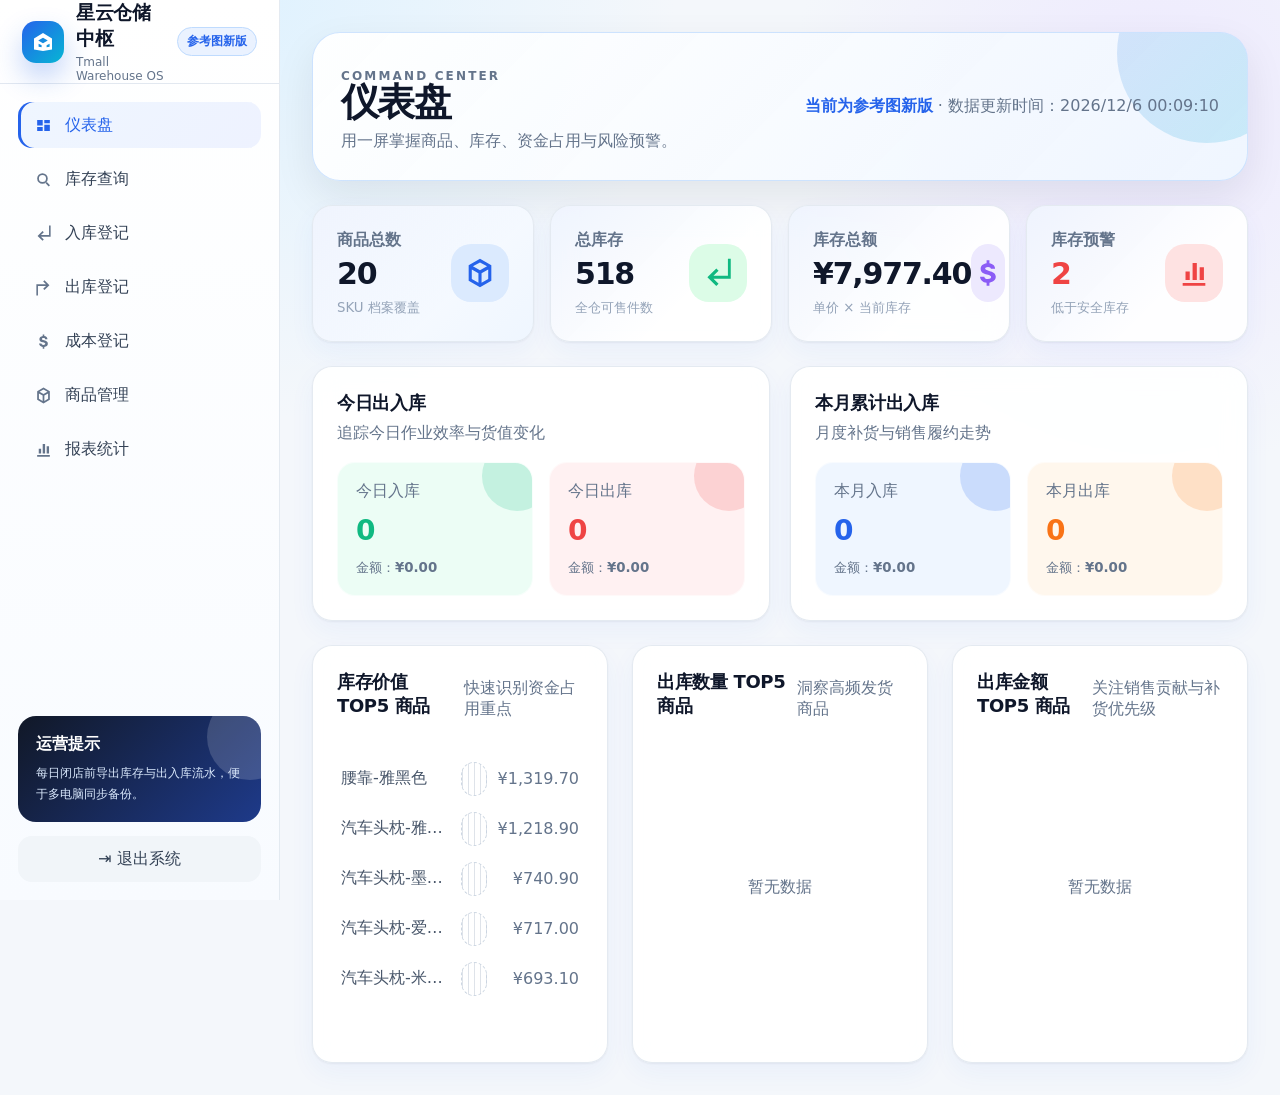
==== 天猫仓库管理系统.html @ 60dd74b3 "Remove binary zip to avoid GitHub conflict errors" ====
<!doctype html>
<html lang="zh-CN">
  <head>
    <meta charset="UTF-8" />
    <meta name="viewport" content="width=device-width, initial-scale=1.0" />
    <title>星云仓储中枢 - 参考图新版</title>
    <style>
:root {
  color-scheme: light;
  --bg: #f4f7fb;
  --panel: rgba(255, 255, 255, 0.92);
  --text: #0f172a;
  --muted: #64748b;
  --line: #e2e8f0;
  --blue: #2563eb;
  --cyan: #06b6d4;
  --green: #10b981;
  --red: #ef4444;
  --orange: #f97316;
  --purple: #8b5cf6;
  --ink: #111827;
  --shadow: 0 16px 40px rgba(15, 23, 42, 0.08);
  --soft-shadow: 0 1px 2px rgba(15, 23, 42, 0.05), 0 10px 26px rgba(37, 99, 235, 0.05);
  font-family: Inter, "PingFang SC", "Microsoft YaHei", system-ui, sans-serif;
}

* { box-sizing: border-box; }
body { margin: 0; background: radial-gradient(circle at 20% 0%, #e0f2fe 0, transparent 28%), radial-gradient(circle at 90% 10%, #ede9fe 0, transparent 24%), var(--bg); color: var(--text); }
button, input, select { font: inherit; }
button { cursor: pointer; }
svg { fill: currentColor; height: 1em; width: 1em; }
.icon-sprite { height: 0; position: absolute; width: 0; }

.app-shell { display: grid; grid-template-columns: 280px 1fr; min-height: 100vh; }
.sidebar { background: linear-gradient(180deg, #ffffff 0%, #f8fbff 100%); border-right: 1px solid rgba(226, 232, 240, 0.9); display: flex; flex-direction: column; height: 100vh; left: 0; padding: 0 18px 18px; position: sticky; top: 0; }
.brand { align-items: center; border-bottom: 1px solid var(--line); display: grid; gap: 12px; grid-template-columns: 42px 1fr auto; min-height: 82px; margin: 0 -18px 18px; padding: 0 22px; }
.brand-icon { align-items: center; background: linear-gradient(135deg, var(--blue), var(--cyan)); border-radius: 14px; box-shadow: 0 14px 28px rgba(37, 99, 235, 0.28); color: white; display: inline-flex; font-size: 24px; height: 42px; justify-content: center; width: 42px; }
.brand-copy strong { display: block; font-size: 19px; letter-spacing: -0.02em; }
.brand-copy small { color: var(--muted); display: block; font-size: 12px; margin-top: 3px; }
.version-pill { background: #eaf2ff; border: 1px solid #bfdbfe; border-radius: 999px; color: var(--blue); font-size: 12px; font-weight: 800; padding: 5px 9px; white-space: nowrap; }
.version-text { color: var(--blue); }
.nav-list { display: grid; gap: 8px; }
.nav-item, .logout { align-items: center; background: transparent; border: 0; border-radius: 14px; color: #334155; display: flex; gap: 12px; min-height: 46px; padding: 0 16px; text-align: left; transition: 0.2s ease; }
.nav-item svg { color: #64748b; font-size: 19px; }
.nav-item.active, .nav-item:hover { background: linear-gradient(135deg, #eff6ff, #eef2ff); box-shadow: inset 3px 0 0 var(--blue); color: var(--blue); }
.nav-item.active svg, .nav-item:hover svg { color: var(--blue); }
.sidebar-card { background: linear-gradient(135deg, #111827, #1e3a8a); border-radius: 18px; color: white; margin-top: auto; padding: 18px; position: relative; overflow: hidden; }
.sidebar-card::after { background: rgba(255,255,255,.16); border-radius: 999px; content: ""; height: 86px; position: absolute; right: -32px; top: -22px; width: 86px; }
.sidebar-card b, .sidebar-card span { display: block; position: relative; z-index: 1; }
.sidebar-card span { color: #dbeafe; font-size: 12px; line-height: 1.7; margin-top: 8px; }
.logout { background: #f1f5f9; justify-content: center; margin-top: 14px; }
.workspace { min-width: 0; padding: 32px; }
.view { display: none; }
.view.active { display: block; }

.page-head { align-items: center; display: flex; justify-content: space-between; gap: 18px; margin-bottom: 24px; }
.hero-head { background: linear-gradient(135deg, rgba(255,255,255,.95), rgba(239,246,255,.92)); border: 1px solid rgba(191, 219, 254, .75); border-radius: 28px; box-shadow: var(--shadow); padding: 28px; position: relative; overflow: hidden; }
.hero-head::after { background: linear-gradient(135deg, rgba(37,99,235,.15), rgba(6,182,212,.18)); border-radius: 999px; content: ""; height: 180px; position: absolute; right: -50px; top: -70px; width: 180px; }
.kicker { color: var(--blue); font-size: 12px; font-weight: 900; letter-spacing: .18em; margin: 0 0 8px; text-transform: uppercase; }
h1 { font-size: clamp(26px, 3vw, 38px); letter-spacing: -0.04em; line-height: 1.05; margin: 0; }
h2 { font-size: 18px; letter-spacing: -0.02em; margin: 0; }
.page-head p, .panel-title p { color: var(--muted); margin: 8px 0 0; }
.updated { color: var(--muted); position: relative; z-index: 1; white-space: nowrap; }
.actions { display: flex; flex-wrap: wrap; gap: 10px; }

.btn { align-items: center; border: 1px solid var(--line); border-radius: 12px; display: inline-flex; gap: 8px; min-height: 40px; padding: 0 16px; transition: .18s ease; }
.btn.primary { background: linear-gradient(135deg, var(--blue), #4f46e5); border-color: transparent; box-shadow: 0 12px 24px rgba(37, 99, 235, .22); color: #fff; }
.btn.light { background: rgba(255,255,255,.9); color: #334155; }
.btn:hover, .tab:hover, .link-btn:hover { transform: translateY(-1px); }
.icon-btn { background: transparent; border: 0; color: #64748b; font-size: 20px; }

.metric-grid { display: grid; gap: 16px; margin-bottom: 24px; }
.metric-grid.four { grid-template-columns: repeat(4, minmax(0, 1fr)); }
.metric-grid.three { grid-template-columns: repeat(3, minmax(0, 1fr)); }
.metric-grid.two { grid-template-columns: repeat(2, minmax(0, 1fr)); }
.metric-card, .mini-metric, .panel, .filter-card, .table-card, .report-tabs { background: var(--panel); border: 1px solid rgba(226, 232, 240, .9); border-radius: 20px; box-shadow: var(--soft-shadow); backdrop-filter: blur(12px); }
.metric-card { align-items: center; display: flex; justify-content: space-between; min-height: 116px; overflow: hidden; padding: 24px; position: relative; }
.metric-card::before { background: linear-gradient(135deg, rgba(37,99,235,.08), transparent 65%); content: ""; inset: 0; opacity: .9; position: absolute; }
.metric-card > * { position: relative; z-index: 1; }
.metric-card.featured { background: linear-gradient(135deg, #ffffff, #eff6ff); }
.metric-card.small { align-items: flex-start; display: block; min-height: 96px; }
.metric-card span, .mini-metric span { color: var(--muted); display: block; font-weight: 700; margin-bottom: 8px; }
.metric-card strong, .mini-metric strong { display: block; font-size: 30px; letter-spacing: -0.04em; line-height: 1; }
.metric-card small { color: #94a3b8; display: block; margin-top: 10px; }
.icon { align-items: center; border-radius: 20px; display: inline-flex; font-size: 34px; height: 58px; justify-content: center; width: 58px; }
.icon.blue { background: #dbeafe; color: var(--blue); } .icon.green { background: #dcfce7; color: var(--green); } .icon.red { background: #fee2e2; color: var(--red); } .icon.purple { background: #ede9fe; color: var(--purple); }
.blue, .blue-text { color: var(--blue); } .green, .green-text { color: var(--green); } .red, .red-text, .danger-text { color: var(--red); } .purple { color: var(--purple); }
.mini-metric { align-items: center; display: flex; gap: 14px; min-height: 92px; padding: 20px; }
.bubble { align-items: center; border-radius: 16px; display: inline-flex; font-style: normal; height: 44px; justify-content: center; width: 44px; }
.bubble.blue { background: #dbeafe; color: var(--blue); } .bubble.green { background: #dcfce7; color: var(--green); } .bubble.red { background: #fee2e2; color: var(--red); } .bubble.yellow { background: #fef3c7; color: #d97706; }

.summary-row { display: grid; gap: 20px; grid-template-columns: 1fr 1fr; margin-bottom: 24px; }
.panel { padding: 24px; }
.panel-title { align-items: flex-start; display: flex; justify-content: space-between; margin-bottom: 18px; }
.soft-grid { display: grid; gap: 16px; grid-template-columns: 1fr 1fr; }
.soft-card { border: 1px solid rgba(255,255,255,.6); border-radius: 18px; overflow: hidden; padding: 18px; position: relative; }
.soft-card::after { border-radius: 999px; content: ""; height: 70px; opacity: .18; position: absolute; right: -20px; top: -22px; width: 70px; }
.soft-card span, .soft-card small { color: var(--muted); display: block; }
.soft-card strong { display: block; font-size: 28px; letter-spacing: -0.04em; margin: 12px 0; }
.soft-card.in { background: #ecfdf5; color: var(--green); } .soft-card.in::after { background: var(--green); }
.soft-card.out { background: #fff1f2; color: var(--red); } .soft-card.out::after { background: var(--red); }
.soft-card.month-in { background: #eff6ff; color: var(--blue); } .soft-card.month-in::after { background: var(--blue); }
.soft-card.month-out { background: #fff7ed; color: var(--orange); } .soft-card.month-out::after { background: var(--orange); }
.chart-grid { display: grid; gap: 24px; grid-template-columns: repeat(3, minmax(0, 1fr)); }
.bar-chart { height: 300px; padding: 8px 4px; }
.bar-row { align-items: center; display: grid; gap: 10px; grid-template-columns: 110px 1fr 82px; margin: 16px 0; }
.bar-label { color: #475569; overflow: hidden; text-overflow: ellipsis; white-space: nowrap; }
.bar-track { background-image: linear-gradient(to right, rgba(148,163,184,.3) 1px, transparent 1px); background-size: 25% 100%; border: 1px dashed #cbd5e1; border-radius: 999px; height: 34px; overflow: hidden; }
.bar-fill { background: linear-gradient(90deg, var(--blue), var(--cyan)); border-radius: inherit; height: 100%; }
.bar-value { color: #64748b; text-align: right; }
.empty-chart { align-items: center; color: var(--muted); display: flex; height: 300px; justify-content: center; }

.warning-box { background: linear-gradient(135deg, #fff7ed, #fff1f2); border: 1px solid #fecaca; border-radius: 20px; color: var(--red); margin-bottom: 24px; padding: 20px; }
.warning-box.hidden { display: none; }
.warning-box strong { display: block; font-size: 18px; }
.warning-box p { color: #9f1239; margin: 8px 0 0; }
#warningTags { display: flex; flex-wrap: wrap; gap: 8px; margin-top: 14px; }
.warn-tag { background: rgba(254, 226, 226, .9); border: 1px solid #fecaca; border-radius: 999px; color: #dc2626; padding: 7px 12px; }
.filter-card { margin-bottom: 24px; padding: 16px; }
input, select { background: #fff; border: 1px solid #cfd8e3; border-radius: 12px; height: 42px; outline: none; padding: 0 14px; transition: .18s ease; }
input:focus, select:focus { border-color: var(--blue); box-shadow: 0 0 0 4px rgba(37, 99, 235, .12); }
.filter-card input[type="search"] { width: 100%; }
.tabs { display: flex; flex-wrap: wrap; gap: 8px; margin-top: 16px; }
.tab { background: #f8fafc; border: 1px solid var(--line); border-radius: 999px; color: #334155; height: 38px; padding: 0 18px; transition: .18s ease; }
.tab.active { background: linear-gradient(135deg, var(--blue), #4f46e5); border-color: transparent; box-shadow: 0 10px 18px rgba(37,99,235,.18); color: #fff; }
.date-row { align-items: center; display: flex; flex-wrap: wrap; gap: 10px; margin-top: 16px; }
.date-row.right { margin: 0 0 0 auto; }

.table-card { overflow-x: auto; }
table { border-collapse: separate; border-spacing: 0; min-width: 980px; width: 100%; }
th, td { border-bottom: 1px solid var(--line); padding: 16px 24px; text-align: left; white-space: nowrap; }
th { background: #f8fafc; color: #64748b; font-size: 13px; font-weight: 800; letter-spacing: .02em; }
td { height: 62px; }
tbody tr { transition: .16s ease; }
tbody tr:hover { background: #f8fbff; }
.product-title strong { display: block; }
.product-title small { color: var(--muted); display: block; margin-top: 5px; }
.money { color: var(--blue); font-weight: 700; }
.stock-cell { align-items: center; display: flex; gap: 8px; }
.stock-bar { background: #e5e7eb; border-radius: 999px; height: 8px; overflow: hidden; width: 104px; }
.stock-bar span { background: linear-gradient(90deg, #22c55e, #06b6d4); display: block; height: 100%; }
.badge { border-radius: 999px; display: inline-flex; font-weight: 800; padding: 5px 10px; }
.badge.ok { background: #dcfce7; color: #15803d; }
.badge.low { background: #fee2e2; color: #dc2626; }
.action-row { display: inline-flex; gap: 6px; }
.link-btn, .delete-btn { background: transparent; border: 0; border-radius: 9px; padding: 7px 8px; transition: .18s ease; }
.link-btn { color: var(--blue); } .link-btn:hover { background: #eff6ff; }
.delete-btn { color: var(--red); } .delete-btn:hover { background: #fef2f2; }
.cost-chip { background: #dbeafe; border-radius: 999px; color: #1d4ed8; font-weight: 800; padding: 6px 11px; }

.report-tabs { align-items: center; display: flex; flex-wrap: wrap; gap: 10px; margin-bottom: 24px; padding: 16px; }
.chart-panel { margin-bottom: 24px; }
#trendCanvas { height: 300px; max-width: 100%; width: 100%; }
.empty-frame, .top-frame { background: repeating-linear-gradient(45deg, #f8fafc, #f8fafc 10px, #ffffff 10px, #ffffff 20px); border: 1px dashed #cbd5e1; border-radius: 18px; min-height: 260px; margin: 10px auto 24px; width: 92%; }
.top-frame { background: #fff; border-style: solid; display: grid; gap: 12px; padding: 18px; }
.top-row { align-items: center; display: grid; gap: 10px; grid-template-columns: 130px 1fr 1fr 54px; }
.top-row span { color: #475569; overflow: hidden; text-overflow: ellipsis; white-space: nowrap; }
.top-row b, .top-row i { border-radius: 999px; display: block; height: 12px; min-width: 4px; }
.top-row b { background: linear-gradient(90deg, #10b981, #34d399); justify-self: end; }
.top-row i { background: linear-gradient(90deg, #f87171, #ef4444); justify-self: start; }
.top-row em { color: var(--muted); font-style: normal; text-align: right; }
.legend { color: var(--muted); text-align: center; }
.green-dot, .red-dot { border-radius: 999px; display: inline-block; height: 12px; margin: 0 5px 0 16px; width: 12px; }
.green-dot { background: #10b981; } .red-dot { background: #ef4444; }

dialog { border: 0; border-radius: 22px; box-shadow: 0 28px 90px rgba(15, 23, 42, .28); padding: 0; width: min(560px, calc(100vw - 32px)); }
dialog::backdrop { background: rgba(15, 23, 42, .42); backdrop-filter: blur(5px); }
.dialog-card { display: grid; gap: 14px; padding: 26px; }
.dialog-card h2 { margin-bottom: 4px; }
.dialog-card label { color: var(--muted); display: grid; gap: 7px; font-weight: 700; }
.dialog-card menu { display: flex; gap: 10px; justify-content: flex-end; margin: 8px 0 0; padding: 0; }

@media (max-width: 1200px) { .metric-grid.four, .chart-grid { grid-template-columns: repeat(2, minmax(0, 1fr)); } .summary-row { grid-template-columns: 1fr; } }
@media (max-width: 760px) { .app-shell { grid-template-columns: 1fr; } .sidebar { height: auto; position: static; } .workspace { padding: 18px; } .page-head, .actions, .report-tabs { align-items: stretch; flex-direction: column; } .metric-grid.four, .metric-grid.three, .metric-grid.two, .chart-grid, .soft-grid { grid-template-columns: 1fr; } .updated { white-space: normal; } }

    </style>
  </head>
  <body data-app-version="reference-v4">
    <svg aria-hidden="true" class="icon-sprite">
      <symbol id="icon-logo" viewBox="0 0 24 24"><path d="M3 8.6 12 3l9 5.6v10.8L12 21l-9-1.6V8.6Zm4.2 1.9 4.8 2.7 4.8-2.7L12 7.7l-4.8 2.8Zm.4 3.2v3.1l3 0.5v-2.1l-3-1.5Zm8 1.5v2.1l3-.5v-3.1l-3 1.5Z"/></symbol>
      <symbol id="icon-dashboard" viewBox="0 0 24 24"><path d="M4 5h7v7H4V5Zm9 0h7v4h-7V5ZM4 14h7v5H4v-5Zm9-3h7v8h-7v-8Z"/></symbol>
      <symbol id="icon-search" viewBox="0 0 24 24"><path d="M10.7 4a6.7 6.7 0 1 1 0 13.4A6.7 6.7 0 0 1 10.7 4Zm0 2.2a4.5 4.5 0 1 0 0 9 4.5 4.5 0 0 0 0-9Zm5.5 9 4 4-1.6 1.6-4-4 1.6-1.6Z"/></symbol>
      <symbol id="icon-in" viewBox="0 0 24 24"><path d="M19 5v12H8.8l3.6-3.6-1.6-1.6L4.5 18l6.3 6.2 1.6-1.6L8.8 19H21V5h-2Z" transform="translate(0 -3)"/></symbol>
      <symbol id="icon-out" viewBox="0 0 24 24"><path d="M5 19V7h10.2l-3.6 3.6 1.6 1.6L19.5 6 13.2-.2l-1.6 1.6L15.2 5H3v14h2Z" transform="translate(0 3)"/></symbol>
      <symbol id="icon-cost" viewBox="0 0 24 24"><path d="M13 3v2.1c2.3.4 4 1.7 4 3.9h-3c0-.8-.7-1.3-2-1.3-1.2 0-2 .5-2 1.2 0 .8.8 1.1 2.8 1.6 2.8.7 4.7 1.7 4.7 4.2 0 2.2-1.7 3.7-4.5 4.1V21h-2v-2.1c-2.7-.4-4.5-1.9-4.6-4.3h3c.1 1.1 1 1.7 2.5 1.7 1.5 0 2.3-.6 2.3-1.4 0-.8-.7-1.2-2.9-1.8-2.5-.6-4.5-1.5-4.5-4.1 0-2.1 1.7-3.5 4.2-3.9V3h2Z"/></symbol>
      <symbol id="icon-box" viewBox="0 0 24 24"><path d="m12 2 8 4.5v11L12 22l-8-4.5v-11L12 2Zm0 2.5L7 7.3l5 2.8 5-2.8-5-2.8Zm-5.8 5v6.7l4.7 2.6v-6.7L6.2 9.5Zm11.6 0-4.7 2.6v6.7l4.7-2.6V9.5Z"/></symbol>
      <symbol id="icon-report" viewBox="0 0 24 24"><path d="M4 19h16v2H4v-2Zm2-8h3v6H6v-6Zm5-6h3v12h-3V5Zm5 3h3v9h-3V8Z"/></symbol>
      <symbol id="icon-export" viewBox="0 0 24 24"><path d="M11 4h2v8l3-3 1.4 1.4L12 15.8l-5.4-5.4L8 9l3 3V4ZM5 18h14v2H5v-2Z"/></symbol>
      <symbol id="icon-plus" viewBox="0 0 24 24"><path d="M11 5h2v6h6v2h-6v6h-2v-6H5v-2h6V5Z"/></symbol>
    </svg>
    <div class="app-shell">
      <aside class="sidebar" aria-label="仓库管理导航">
        <div class="brand">
          <span class="brand-icon" aria-hidden="true"><svg><use href="#icon-logo"></use></svg></span>
          <div class="brand-copy"><strong>星云仓储中枢</strong><small>Tmall Warehouse OS</small></div>
          <span class="version-pill">参考图新版</span>
        </div>
        <nav class="nav-list">
          <button class="nav-item active" data-view="dashboard" type="button"><svg><use href="#icon-dashboard"></use></svg><span>仪表盘</span></button>
          <button class="nav-item" data-view="inventory" type="button"><svg><use href="#icon-search"></use></svg><span>库存查询</span></button>
          <button class="nav-item" data-view="stockIn" type="button"><svg><use href="#icon-in"></use></svg><span>入库登记</span></button>
          <button class="nav-item" data-view="stockOut" type="button"><svg><use href="#icon-out"></use></svg><span>出库登记</span></button>
          <button class="nav-item" data-view="costs" type="button"><svg><use href="#icon-cost"></use></svg><span>成本登记</span></button>
          <button class="nav-item" data-view="products" type="button"><svg><use href="#icon-box"></use></svg><span>商品管理</span></button>
          <button class="nav-item" data-view="reports" type="button"><svg><use href="#icon-report"></use></svg><span>报表统计</span></button>
        </nav>
        <div class="sidebar-card"><b>运营提示</b><span>每日闭店前导出库存与出入库流水，便于多电脑同步备份。</span></div>
        <button class="logout" type="button">⇥ 退出系统</button>
      </aside>

      <main class="workspace">
        <section class="view active" id="view-dashboard">
          <div class="page-head hero-head"><div><p class="kicker">Command Center</p><h1>仪表盘</h1><p>用一屏掌握商品、库存、资金占用与风险预警。</p></div><span class="updated"><b class="version-text">当前为参考图新版</b> · 数据更新时间：<span id="updatedAt"></span></span></div>
          <div class="metric-grid four">
            <article class="metric-card featured"><div><span>商品总数</span><strong id="dashProductCount">0</strong><small>SKU 档案覆盖</small></div><i class="icon blue"><svg><use href="#icon-box"></use></svg></i></article>
            <article class="metric-card"><div><span>总库存</span><strong id="dashStockTotal">0</strong><small>全仓可售件数</small></div><i class="icon green"><svg><use href="#icon-in"></use></svg></i></article>
            <article class="metric-card"><div><span>库存总额</span><strong id="dashInventoryValue">¥0.00</strong><small>单价 × 当前库存</small></div><i class="icon purple"><svg><use href="#icon-cost"></use></svg></i></article>
            <article class="metric-card"><div><span>库存预警</span><strong class="danger-text" id="dashWarningCount">0</strong><small>低于安全库存</small></div><i class="icon red"><svg><use href="#icon-report"></use></svg></i></article>
          </div>
          <div class="summary-row">
            <article class="panel half"><div class="panel-title"><div><h2>今日出入库</h2><p>追踪今日作业效率与货值变化</p></div></div><div class="soft-grid"><div class="soft-card in"><span>今日入库</span><strong id="todayInQty">0</strong><small>金额：<b id="todayInAmount">¥0.00</b></small></div><div class="soft-card out"><span>今日出库</span><strong id="todayOutQty">0</strong><small>金额：<b id="todayOutAmount">¥0.00</b></small></div></div></article>
            <article class="panel half"><div class="panel-title"><div><h2>本月累计出入库</h2><p>月度补货与销售履约走势</p></div></div><div class="soft-grid"><div class="soft-card month-in"><span>本月入库</span><strong id="monthInQty">0</strong><small>金额：<b id="monthInAmount">¥0.00</b></small></div><div class="soft-card month-out"><span>本月出库</span><strong id="monthOutQty">0</strong><small>金额：<b id="monthOutAmount">¥0.00</b></small></div></div></article>
          </div>
          <div class="chart-grid">
            <article class="panel"><div class="panel-title"><h2>库存价值 TOP5 商品</h2><p>快速识别资金占用重点</p></div><div id="valueTopChart" class="bar-chart"></div></article>
            <article class="panel"><div class="panel-title"><h2>出库数量 TOP5 商品</h2><p>洞察高频发货商品</p></div><div id="outQtyTopChart" class="empty-chart">暂无数据</div></article>
            <article class="panel"><div class="panel-title"><h2>出库金额 TOP5 商品</h2><p>关注销售贡献与补货优先级</p></div><div id="outAmountTopChart" class="empty-chart">暂无数据</div></article>
          </div>
        </section>

        <section class="view" id="view-inventory">
          <div class="page-head"><div><p class="kicker">Inventory Radar</p><h1>库存查询</h1><p>搜索、筛选并识别低库存风险。</p></div><button class="btn light" id="exportInventoryBtn" type="button"><svg><use href="#icon-export"></use></svg> 导出Excel</button></div>
          <div class="metric-grid four compact"><article class="mini-metric"><i class="bubble blue"><svg><use href="#icon-box"></use></svg></i><div><span>商品总数</span><strong id="invProductCount">0</strong></div></article><article class="mini-metric"><i class="bubble green"><svg><use href="#icon-in"></use></svg></i><div><span>总库存量</span><strong id="invStockTotal">0</strong></div></article><article class="mini-metric"><i class="bubble blue"><svg><use href="#icon-cost"></use></svg></i><div><span>在库金额</span><strong id="invAmount">¥0.00</strong></div></article><article class="mini-metric"><i class="bubble red"><svg><use href="#icon-report"></use></svg></i><div><span>库存不足</span><strong id="invWarningCount">0</strong></div></article></div>
          <div class="warning-box" id="warningBox"><strong>智能库存预警</strong><p>以下商品低于安全库存，请优先安排补货或调整销售节奏。</p><div id="warningTags"></div></div>
          <div class="filter-card"><input id="inventorySearch" type="search" placeholder="搜索商品名称、编码或分类..." /><div class="tabs"><button class="tab active" data-filter="all" type="button">全部 (<span id="tabAll">0</span>)</button><button class="tab" data-filter="normal" type="button">库存正常 (<span id="tabNormal">0</span>)</button><button class="tab" data-filter="low" type="button">库存不足 (<span id="tabLow">0</span>)</button></div></div>
          <div class="table-card"><table><thead><tr><th>商品名称</th><th>分类</th><th>单位</th><th>单价</th><th>当前库存</th><th>库存金额</th><th>库存状态</th><th>操作</th></tr></thead><tbody id="inventoryBody"></tbody></table></div>
        </section>

        <section class="view" id="view-stockIn"><div class="page-head"><div><p class="kicker">Inbound Flow</p><h1>入库登记</h1><p>记录采购补货、批次、供应商与入库金额。</p></div><div class="actions"><button class="btn light" id="importStockInBtn" type="button">↥ 批量导入</button><button class="btn light" id="exportStockInBtn" type="button"><svg><use href="#icon-export"></use></svg> 导出 Excel</button><button class="btn primary" id="addStockInBtn" type="button"><svg><use href="#icon-plus"></use></svg> 添加入库</button></div></div><div class="metric-grid three"><article class="metric-card small"><span>入库记录数</span><strong id="inRecordCount">0</strong><small>已归档批次</small></article><article class="metric-card small"><span>总入库数量</span><strong class="blue-text" id="inQtyTotal">0</strong><small>累计补货件数</small></article><article class="metric-card small"><span>总金额</span><strong class="green-text" id="inAmountTotal">¥0.00</strong><small>补货货值</small></article></div><div class="filter-card"><input id="stockInSearch" type="search" placeholder="搜索批次号或商品名称..." /><div class="date-row"><span>▣</span><input id="stockInStart" type="date" /><span>至</span><input id="stockInEnd" type="date" /></div></div><div class="table-card"><table><thead><tr><th><input type="checkbox" /></th><th>批次号</th><th>商品</th><th>供应商</th><th>数量</th><th>单价</th><th>总金额</th><th>入库日期</th><th>操作员</th><th>操作</th></tr></thead><tbody id="stockInBody"></tbody></table></div></section>

        <section class="view" id="view-stockOut"><div class="page-head"><div><p class="kicker">Outbound Flow</p><h1>出库登记</h1><p>记录销售发货、用途与库存扣减过程。</p></div><div class="actions"><button class="btn light" id="importStockOutBtn" type="button">↥ 批量导入</button><button class="btn light" id="exportStockOutBtn" type="button"><svg><use href="#icon-export"></use></svg> 导出Excel</button><button class="btn primary" id="addStockOutBtn" type="button"><svg><use href="#icon-plus"></use></svg> 添加出库</button></div></div><div class="metric-grid two"><article class="metric-card small"><span>出库记录数</span><strong id="outRecordCount">0</strong><small>履约流水</small></article><article class="metric-card small"><span>总出库数量</span><strong class="red-text" id="outQtyTotal">0</strong><small>累计扣减件数</small></article></div><div class="filter-card"><input id="stockOutSearch" type="search" placeholder="搜索商品名称..." /><div class="date-row"><span>▣</span><input id="stockOutStart" type="date" /><span>至</span><input id="stockOutEnd" type="date" /></div></div><div class="table-card"><table><thead><tr><th><input type="checkbox" /></th><th>出库日期</th><th>商品</th><th>数量</th><th>用途</th><th>操作</th></tr></thead><tbody id="stockOutBody"></tbody></table></div></section>

        <section class="view" id="view-costs"><div class="page-head"><div><p class="kicker">Cost Ledger</p><h1>成本登记</h1><p>把采购、快递、代发和其他成本纳入统一台账。</p></div><div class="actions"><button class="btn light" id="exportCostsBtn" type="button"><svg><use href="#icon-export"></use></svg> 导出Excel</button><button class="btn primary" id="addCostBtn" type="button"><svg><use href="#icon-plus"></use></svg> 添加成本</button></div></div><div class="metric-grid four"><article class="metric-card small"><span>总成本</span><strong class="red-text" id="costTotal">¥0.00</strong><small>全部成本合计</small></article><article class="metric-card small"><span>采购成本</span><strong id="purchaseCost">¥0.00</strong><small>进货采购支出</small></article><article class="metric-card small"><span>快递成本</span><strong id="expressCost">¥0.00</strong><small>物流履约费用</small></article><article class="metric-card small"><span>代发成本</span><strong id="agencyCost">¥0.00</strong><small>供应链代发</small></article><article class="metric-card small"><span>其他成本</span><strong id="otherCost">¥0.00</strong><small>杂项费用</small></article></div><div class="filter-card"><select id="costTypeFilter"><option value="all">全部成本类型</option><option value="采购成本">采购成本</option><option value="快递成本">快递成本</option><option value="代发成本">代发成本</option><option value="其他成本">其他成本</option></select></div><div class="table-card"><table><thead><tr><th><input type="checkbox" /></th><th>成本类型</th><th>金额</th><th>日期</th><th>操作员</th><th>说明</th><th>操作</th></tr></thead><tbody id="costBody"></tbody></table></div></section>

        <section class="view" id="view-products"><div class="page-head"><div><p class="kicker">Product Studio</p><h1>商品管理</h1><p>维护商品档案、分类、价格、安全库存和启用状态。</p></div><div class="actions"><button class="btn light" id="exportProductsBtn" type="button"><svg><use href="#icon-export"></use></svg> 导出Excel</button><button class="btn primary" id="addProductBtn" type="button"><svg><use href="#icon-plus"></use></svg> 添加商品</button></div></div><div class="filter-card"><input id="productSearch" type="search" placeholder="搜索商品名称、编码或分类..." /></div><div class="table-card"><table><thead><tr><th>商品名称</th><th>分类</th><th>单位</th><th>单价</th><th>当前库存</th><th>状态</th><th>操作</th></tr></thead><tbody id="productBody"></tbody></table></div></section>

        <section class="view" id="view-reports"><div class="page-head"><div><p class="kicker">Insight Reports</p><h1>报表统计</h1><p>把库存周转、出入库节奏和成本表现汇总成运营视图。</p></div><button class="btn light" id="exportReportsBtn" type="button"><svg><use href="#icon-export"></use></svg> 导出Excel</button></div><div class="metric-grid four"><article class="mini-metric"><i class="bubble green"><svg><use href="#icon-in"></use></svg></i><div><span>总入库量</span><strong id="reportInQty">0</strong></div></article><article class="mini-metric"><i class="bubble red"><svg><use href="#icon-out"></use></svg></i><div><span>总出库量</span><strong id="reportOutQty">0</strong></div></article><article class="mini-metric"><i class="bubble blue"><svg><use href="#icon-box"></use></svg></i><div><span>入库金额</span><strong id="reportInAmount">¥0.00</strong></div></article><article class="mini-metric"><i class="bubble yellow"><svg><use href="#icon-cost"></use></svg></i><div><span>总成本</span><strong id="reportCostTotal">¥0.00</strong></div></article></div><div class="report-tabs"><button class="tab active" type="button">出入库统计</button><button class="tab" type="button">成本分析</button><button class="tab" type="button">库存周转</button><div class="date-row right"><input id="reportStart" type="date" /><span>至</span><input id="reportEnd" type="date" /><button class="icon-btn" type="button">↻</button></div></div><article class="panel chart-panel"><div class="panel-title"><h2>每日出入库趋势</h2><p>用趋势线观察补货与发货节奏</p></div><canvas id="trendCanvas" width="1400" height="260"></canvas></article><article class="panel chart-panel"><div class="panel-title"><h2>商品出入库TOP10</h2><p>用于定位热销款与补货优先级</p></div><div id="reportTopChart" class="empty-frame"></div><div class="legend"><span class="green-dot"></span>入库量 <span class="red-dot"></span>出库量</div></article></section>
      </main>
    </div>

    <dialog id="productDialog"><form method="dialog" id="productForm" class="dialog-card"><h2 id="productDialogTitle">添加商品</h2><input type="hidden" name="id" /><label>商品名称<input name="name" required placeholder="例如：腰靠-米白色" /></label><label>分类<input name="category" required placeholder="例如：腰靠" /></label><label>单位<input name="unit" required value="个" /></label><label>单价<input name="price" required type="number" min="0" step="0.01" /></label><label>当前库存<input name="stock" required type="number" min="0" step="1" /></label><label>预警库存<input name="warning" required type="number" min="0" step="1" value="10" /></label><menu><button class="btn light" value="cancel" type="button" data-close>取消</button><button class="btn primary" value="default">保存</button></menu></form></dialog>
    <dialog id="movementDialog"><form method="dialog" id="movementForm" class="dialog-card"><h2 id="movementTitle">添加入库</h2><input type="hidden" name="type" /><label>商品<select name="productId" required></select></label><label id="batchLabel">批次号<input name="batch" placeholder="000" /></label><label id="supplierLabel">供应商<input name="supplier" placeholder="供应商名称" /></label><label>数量<input name="quantity" required type="number" min="1" step="1" /></label><label>日期<input name="date" required type="date" /></label><label>用途/备注<input name="purpose" placeholder="例如：日常销售/补货" /></label><menu><button class="btn light" value="cancel" type="button" data-close>取消</button><button class="btn primary" value="default">保存</button></menu></form></dialog>
    <dialog id="costDialog"><form method="dialog" id="costForm" class="dialog-card"><h2>添加成本</h2><label>成本类型<select name="type"><option>采购成本</option><option>快递成本</option><option>代发成本</option><option>其他成本</option></select></label><label>金额<input name="amount" required type="number" min="0" step="0.01" /></label><label>日期<input name="date" required type="date" /></label><label>说明<input name="note" placeholder="例如：汽车坐垫单片代发" /></label><menu><button class="btn light" value="cancel" type="button" data-close>取消</button><button class="btn primary" value="default">保存</button></menu></form></dialog>

    <input id="csvFileInput" type="file" accept=".csv,text/csv" hidden />
    <script>
const STORAGE_KEY = "tmallWarehouseV4";
const LOW_STOCK_DEFAULT = 10;
const operator = "陈";

const state = readStore() || createDemoState();
let activeInventoryFilter = "all";
let pendingImportType = null;
let editingProductId = null;

function readStore() {
  try {
    return JSON.parse(localStorage.getItem(STORAGE_KEY));
  } catch {
    return null;
  }
}

function saveStore() {
  localStorage.setItem(STORAGE_KEY, JSON.stringify(state));
}

function uid(prefix) {
  return `${prefix}-${Date.now()}-${Math.random().toString(16).slice(2)}`;
}

function today() {
  return new Date().toISOString().slice(0, 10);
}

function monthKey(date = today()) {
  return date.slice(0, 7);
}

function money(value) {
  return Number(value || 0).toLocaleString("zh-CN", { style: "currency", currency: "CNY" });
}

function createDemoState() {
  const products = [
    ["短款麂皮绒护肩套｜米白色", "护肩套", "个", 3.2, 23],
    ["腰靠-干邑色", "腰靠", "个", 24.9, 16],
    ["短款麂皮绒护肩套｜墨尔本红", "护肩套", "个", 3.2, 31],
    ["汽车头枕-米白色", "汽车头枕", "个", 23.9, 29],
    ["腰靠-雅黑色", "腰靠", "个", 24.9, 53],
    ["短款麂皮绒护肩套｜爱马仕橙", "护肩套", "个", 3.2, 16],
    ["汽车头枕-干邑色", "汽车头枕", "个", 23.9, 26],
    ["汽车头枕-雅黑色", "汽车头枕", "个", 23.9, 51],
    ["短款麂皮绒护肩套｜雅黑色", "护肩套", "个", 3.2, 28],
    ["长款麂皮绒护肩套｜爱马仕橙", "护肩套", "个", 4.2, 25],
    ["长款麂皮绒护肩套｜雅黑色", "护肩套", "个", 4.2, 30],
    ["汽车头枕-墨尔本红", "汽车头枕", "个", 23.9, 31],
    ["腰靠-浅灰色", "腰靠", "个", 24.9, 17],
    ["腰靠-墨尔本红", "腰靠", "个", 24.9, 5],
    ["汽车头枕-浅灰色", "汽车头枕", "个", 23.9, 19],
    ["长款麂皮绒护肩套｜米白色", "护肩套", "个", 4.2, 33],
    ["长款麂皮绒护肩套｜墨尔本红", "护肩套", "个", 4.2, 38],
    ["腰靠-爱马仕橙", "腰靠", "个", 24.9, 15],
    ["腰靠-米白色", "腰靠", "个", 24.9, 2],
    ["汽车头枕-爱马仕橙", "汽车头枕", "个", 23.9, 30],
  ].map(([name, category, unit, price, stock], index) => ({
    id: uid(`p${index}`),
    code: `SP${String(index + 1).padStart(3, "0")}`,
    name,
    category,
    unit,
    price,
    stock,
    warning: LOW_STOCK_DEFAULT,
    enabled: true,
  }));

  const stockIns = [
    { productId: products[10].id, batch: "000", supplier: "-", quantity: 26, date: "2026-04-17" },
    { productId: products[10].id, batch: "000", supplier: "-", quantity: 26, date: "2026-04-17" },
    { productId: products[10].id, batch: "000", supplier: "-", quantity: 26, date: "2026-04-17" },
    { productId: products[10].id, batch: "000", supplier: "-", quantity: 26, date: "2026-04-17" },
    { productId: products[3].id, batch: "000", supplier: "-", quantity: 30, date: "2026-04-01" },
    { productId: products[3].id, batch: "000", supplier: "-", quantity: 30, date: "2026-04-01" },
  ].map((item) => ({ ...item, id: uid("in"), operator }));

  return {
    products,
    stockIns,
    stockOuts: [],
    costs: [{ id: uid("cost"), type: "代发成本", amount: 27, date: "2026-04-06", operator, note: "汽车坐垫单片代发" }],
  };
}

function byId(id) {
  return state.products.find((product) => product.id === id);
}

function productAmount(product) {
  return product.price * product.stock;
}

function lowProducts() {
  return state.products.filter((product) => product.stock <= product.warning);
}

function recordsInRange(records, start, end) {
  return records.filter((record) => (!start || record.date >= start) && (!end || record.date <= end));
}

function updateText(id, value) {
  const el = document.getElementById(id);
  if (el) el.textContent = value;
}

function setView(view) {
  document.querySelectorAll(".view").forEach((section) => section.classList.toggle("active", section.id === `view-${view}`));
  document.querySelectorAll(".nav-item").forEach((item) => item.classList.toggle("active", item.dataset.view === view));
}

function renderMetrics() {
  const productCount = state.products.length;
  const stockTotal = state.products.reduce((sum, item) => sum + item.stock, 0);
  const inventoryValue = state.products.reduce((sum, item) => sum + productAmount(item), 0);
  const warningCount = lowProducts().length;
  const day = today();
  const currentMonth = monthKey(day);
  const todayIns = state.stockIns.filter((item) => item.date === day);
  const todayOuts = state.stockOuts.filter((item) => item.date === day);
  const monthIns = state.stockIns.filter((item) => monthKey(item.date) === currentMonth);
  const monthOuts = state.stockOuts.filter((item) => monthKey(item.date) === currentMonth);
  const inAmount = (item) => (byId(item.productId)?.price || 0) * item.quantity;
  const outAmount = (item) => (byId(item.productId)?.price || 0) * item.quantity;
  const totalCost = state.costs.reduce((sum, item) => sum + item.amount, 0);

  updateText("updatedAt", new Date().toLocaleString("zh-CN", { hour12: false }));
  ["dashProductCount", "invProductCount"].forEach((id) => updateText(id, productCount));
  ["dashStockTotal", "invStockTotal"].forEach((id) => updateText(id, stockTotal));
  updateText("dashInventoryValue", money(inventoryValue));
  updateText("invAmount", money(inventoryValue));
  ["dashWarningCount", "invWarningCount"].forEach((id) => updateText(id, warningCount));
  updateText("todayInQty", todayIns.reduce((s, i) => s + i.quantity, 0));
  updateText("todayOutQty", todayOuts.reduce((s, i) => s + i.quantity, 0));
  updateText("todayInAmount", money(todayIns.reduce((s, i) => s + inAmount(i), 0)));
  updateText("todayOutAmount", money(todayOuts.reduce((s, i) => s + outAmount(i), 0)));
  updateText("monthInQty", monthIns.reduce((s, i) => s + i.quantity, 0));
  updateText("monthOutQty", monthOuts.reduce((s, i) => s + i.quantity, 0));
  updateText("monthInAmount", money(monthIns.reduce((s, i) => s + inAmount(i), 0)));
  updateText("monthOutAmount", money(monthOuts.reduce((s, i) => s + outAmount(i), 0)));
  updateText("tabAll", productCount);
  updateText("tabLow", warningCount);
  updateText("tabNormal", productCount - warningCount);
  updateText("inRecordCount", state.stockIns.length);
  updateText("inQtyTotal", state.stockIns.reduce((s, i) => s + i.quantity, 0));
  updateText("inAmountTotal", money(state.stockIns.reduce((s, i) => s + inAmount(i), 0)));
  updateText("outRecordCount", state.stockOuts.length);
  updateText("outQtyTotal", state.stockOuts.reduce((s, i) => s + i.quantity, 0));
  updateText("costTotal", money(totalCost));
  updateText("purchaseCost", money(sumCost("采购成本")));
  updateText("expressCost", money(sumCost("快递成本")));
  updateText("agencyCost", money(sumCost("代发成本")));
  updateText("otherCost", money(sumCost("其他成本")));
  updateText("reportInQty", state.stockIns.reduce((s, i) => s + i.quantity, 0));
  updateText("reportOutQty", state.stockOuts.reduce((s, i) => s + i.quantity, 0));
  updateText("reportInAmount", money(state.stockIns.reduce((s, i) => s + inAmount(i), 0)));
  updateText("reportCostTotal", money(totalCost));
}

function sumCost(type) {
  return state.costs.filter((item) => item.type === type).reduce((sum, item) => sum + item.amount, 0);
}

function filteredProducts(inputId = "inventorySearch") {
  const keyword = document.getElementById(inputId).value.trim().toLowerCase();
  return state.products.filter((product) => {
    const matchKeyword = !keyword || [product.name, product.code, product.category].some((value) => value.toLowerCase().includes(keyword));
    const matchFilter = activeInventoryFilter === "all" || (activeInventoryFilter === "low" ? product.stock <= product.warning : product.stock > product.warning);
    return matchKeyword && matchFilter;
  });
}

function renderWarnings() {
  const box = document.getElementById("warningBox");
  const tags = document.getElementById("warningTags");
  const lows = lowProducts();
  box.classList.toggle("hidden", !lows.length);
  tags.innerHTML = lows.map((item) => `<span class="warn-tag">${item.name}（库存: ${item.stock}/${item.warning}）</span>`).join("");
}

function renderInventory() {
  const body = document.getElementById("inventoryBody");
  body.innerHTML = filteredProducts("inventorySearch").map((product) => `
    <tr>
      <td><span class="product-title"><strong>${product.name}</strong><small>${product.code} · 安全库存 ${product.warning}</small></span></td>
      <td><span class="cost-chip">${product.category}</span></td>
      <td>${product.unit}</td>
      <td class="money">${money(product.price)}</td>
      <td><span class="stock-cell"><b>${product.stock}</b><span class="stock-bar"><span style="width:${Math.min(100, product.stock * 2)}%"></span></span></span></td>
      <td class="money">${money(productAmount(product))}</td>
      <td><span class="badge ${product.stock <= product.warning ? "low" : "ok"}">${product.stock <= product.warning ? "需补货" : "库存健康"}</span></td>
      <td><span class="action-row"><button class="link-btn" data-adjust="${product.id}">补货</button><button class="link-btn" data-detail="${product.id}">详情</button></span></td>
    </tr>`).join("");
}

function renderProducts() {
  const keyword = document.getElementById("productSearch").value.trim().toLowerCase();
  const rows = state.products.filter((product) => !keyword || [product.name, product.code, product.category].some((value) => value.toLowerCase().includes(keyword)));
  document.getElementById("productBody").innerHTML = rows.map((product) => `
    <tr>
      <td><span class="product-title"><strong>${product.name}</strong><small>${product.code} · 预警 ${product.warning}</small></span></td><td><span class="cost-chip">${product.category}</span></td><td>${product.unit}</td><td class="money">${money(product.price)}</td>
      <td><span class="badge ${product.stock <= product.warning ? "low" : "ok"}">${product.stock}</span></td><td><span class="badge ok">启用</span></td>
      <td><span class="action-row"><button class="link-btn" data-cost-product="${product.id}">成本</button><button class="link-btn" data-edit-product="${product.id}">编辑</button><button class="delete-btn" data-delete-product="${product.id}">删除</button></span></td>
    </tr>`).join("");
}

function renderStockIns() {
  const keyword = document.getElementById("stockInSearch").value.trim().toLowerCase();
  const start = document.getElementById("stockInStart").value;
  const end = document.getElementById("stockInEnd").value;
  const rows = recordsInRange(state.stockIns, start, end).filter((item) => {
    const product = byId(item.productId);
    return !keyword || item.batch.toLowerCase().includes(keyword) || product?.name.toLowerCase().includes(keyword);
  });
  document.getElementById("stockInBody").innerHTML = rows.map((item) => {
    const product = byId(item.productId);
    return `<tr><td><input type="checkbox" /></td><td>${item.batch || "000"}</td><td>${product?.name || "-"}</td><td>${item.supplier || "-"}</td><td>${item.quantity}</td><td>${money(product?.price || 0)}</td><td>${money((product?.price || 0) * item.quantity)}</td><td>${item.date}</td><td>${item.operator}</td><td><button class="delete-btn" data-delete-in="${item.id}">▢</button></td></tr>`;
  }).join("");
}

function renderStockOuts() {
  const keyword = document.getElementById("stockOutSearch").value.trim().toLowerCase();
  const start = document.getElementById("stockOutStart").value;
  const end = document.getElementById("stockOutEnd").value;
  const rows = recordsInRange(state.stockOuts, start, end).filter((item) => !keyword || byId(item.productId)?.name.toLowerCase().includes(keyword));
  document.getElementById("stockOutBody").innerHTML = rows.length ? rows.map((item) => `<tr><td><input type="checkbox" /></td><td>${item.date}</td><td>${byId(item.productId)?.name || "-"}</td><td>${item.quantity}</td><td>${item.purpose || "销售出库"}</td><td><button class="delete-btn" data-delete-out="${item.id}">▢</button></td></tr>`).join("") : `<tr><td colspan="6" style="text-align:center;color:#64748b;height:86px">暂无数据</td></tr>`;
}

function renderCosts() {
  const type = document.getElementById("costTypeFilter").value;
  const rows = state.costs.filter((item) => type === "all" || item.type === type);
  document.getElementById("costBody").innerHTML = rows.map((item) => `<tr><td><input type="checkbox" /></td><td><span class="cost-chip">${item.type}</span></td><td class="red-text">${money(item.amount)}</td><td>${item.date}</td><td>${item.operator}</td><td>${item.note || "-"}</td><td><button class="delete-btn" data-delete-cost="${item.id}">▢</button></td></tr>`).join("");
}

function renderCharts() {
  renderBarChart("valueTopChart", state.products.slice().sort((a, b) => productAmount(b) - productAmount(a)).slice(0, 5).map((p) => ({ label: p.name, value: productAmount(p) })), money);
  const outGroups = groupOuts();
  renderBarChart("outQtyTopChart", outGroups.slice(0, 5).map((x) => ({ label: x.name, value: x.qty })), (v) => v || "暂无数据");
  renderBarChart("outAmountTopChart", outGroups.slice(0, 5).map((x) => ({ label: x.name, value: x.amount })), money);
  renderReportTopChart();
  drawTrend();
}

function renderBarChart(id, rows, formatter) {
  const root = document.getElementById(id);
  if (!rows.length || rows.every((row) => row.value === 0)) {
    root.className = "empty-chart";
    root.textContent = "暂无数据";
    return;
  }
  root.className = "bar-chart";
  const max = Math.max(...rows.map((row) => row.value), 1);
  root.innerHTML = rows.map((row) => `<div class="bar-row"><span class="bar-label" title="${row.label}">${row.label}</span><span class="bar-track"><span class="bar-fill" style="width:${(row.value / max) * 100}%"></span></span><span class="bar-value">${formatter(row.value)}</span></div>`).join("");
}

function groupRecords(records) {
  const map = new Map();
  records.forEach((item) => {
    const product = byId(item.productId);
    const current = map.get(item.productId) || { name: product?.name || "-", qty: 0, amount: 0 };
    current.qty += item.quantity;
    current.amount += item.quantity * (product?.price || 0);
    map.set(item.productId, current);
  });
  return [...map.values()].sort((a, b) => b.qty - a.qty);
}

function groupOuts() {
  return groupRecords(state.stockOuts);
}

function renderReportTopChart() {
  const root = document.getElementById("reportTopChart");
  const ins = groupRecords(state.stockIns);
  const outs = groupOuts();
  const names = [...new Set([...ins, ...outs].map((item) => item.name))].slice(0, 10);
  if (!names.length) {
    root.className = "empty-frame";
    root.innerHTML = "";
    return;
  }
  const max = Math.max(1, ...names.map((name) => Math.max(ins.find((item) => item.name === name)?.qty || 0, outs.find((item) => item.name === name)?.qty || 0)));
  root.className = "top-frame";
  root.innerHTML = names.map((name) => {
    const inQty = ins.find((item) => item.name === name)?.qty || 0;
    const outQty = outs.find((item) => item.name === name)?.qty || 0;
    return `<div class="top-row"><span title="${name}">${name}</span><b style="width:${(inQty / max) * 100}%"></b><i style="width:${(outQty / max) * 100}%"></i><em>${inQty}/${outQty}</em></div>`;
  }).join("");
}

function drawTrend() {
  const canvas = document.getElementById("trendCanvas");
  const ctx = canvas.getContext("2d");
  ctx.clearRect(0, 0, canvas.width, canvas.height);
  ctx.strokeStyle = "#cbd5e1";
  ctx.setLineDash([3, 3]);
  for (let i = 0; i < 6; i += 1) {
    const y = 20 + i * 40;
    ctx.beginPath(); ctx.moveTo(45, y); ctx.lineTo(canvas.width - 20, y); ctx.stroke();
  }
  ctx.setLineDash([]);
  ctx.strokeStyle = "#64748b";
  ctx.beginPath(); ctx.moveTo(45, 220); ctx.lineTo(canvas.width - 20, 220); ctx.stroke();
  ctx.strokeStyle = "#ef4444";
  ctx.beginPath(); ctx.moveTo(45, 220); ctx.lineTo(520, 220); ctx.stroke();
  ctx.fillStyle = "#64748b";
  ctx.font = "14px sans-serif";
  for (let i = 0; i < 31; i += 2) ctx.fillText(`05-${String(i + 1).padStart(2, "0")}`, 45 + i * 42, 242);
  ctx.fillStyle = "#10b981"; ctx.fillText("● 入库", canvas.width / 2 - 40, 258);
  ctx.fillStyle = "#ef4444"; ctx.fillText("● 出库", canvas.width / 2 + 28, 258);
}

function render() {
  saveStore();
  renderMetrics();
  renderWarnings();
  renderInventory();
  renderProducts();
  renderStockIns();
  renderStockOuts();
  renderCosts();
  renderCharts();
}

function exportCsv(filename, headers, rows) {
  const escapeCell = (value) => `"${String(value ?? "").replaceAll('"', '""')}"`;
  const content = [headers, ...rows].map((row) => row.map(escapeCell).join(",")).join("\n");
  const blob = new Blob([`\uFEFF${content}`], { type: "text/csv;charset=utf-8" });
  const url = URL.createObjectURL(blob);
  const a = document.createElement("a");
  a.href = url;
  a.download = `${filename}-${today()}.csv`;
  a.click();
  URL.revokeObjectURL(url);
}

function openProductDialog(product = null) {
  editingProductId = product?.id || null;
  document.getElementById("productDialogTitle").textContent = product ? "编辑商品" : "添加商品";
  const form = document.getElementById("productForm");
  form.reset();
  form.elements.id.value = product?.id || "";
  form.elements.name.value = product?.name || "";
  form.elements.category.value = product?.category || "";
  form.elements.unit.value = product?.unit || "个";
  form.elements.price.value = product?.price || "";
  form.elements.stock.value = product?.stock || 0;
  form.elements.warning.value = product?.warning ?? LOW_STOCK_DEFAULT;
  document.getElementById("productDialog").showModal();
}

function openMovementDialog(type, productId = "") {
  const form = document.getElementById("movementForm");
  form.reset();
  document.getElementById("movementTitle").textContent = type === "in" ? "添加入库" : "添加出库";
  form.elements.type.value = type;
  form.elements.date.value = today();
  form.elements.productId.innerHTML = state.products.map((product) => `<option value="${product.id}">${product.name}</option>`).join("");
  form.elements.productId.value = productId || state.products[0]?.id || "";
  document.getElementById("batchLabel").style.display = type === "in" ? "grid" : "none";
  document.getElementById("supplierLabel").style.display = type === "in" ? "grid" : "none";
  document.getElementById("movementDialog").showModal();
}

function parseCsv(text) {
  return text.replace(/^\uFEFF/, "").split(/\r?\n/).map((line) => line.split(",").map((cell) => cell.trim())).filter((row) => row.length > 1 && row.some(Boolean));
}

function showProductDetail(productId) {
  const product = byId(productId);
  if (!product) return;
  const inbound = state.stockIns.filter((item) => item.productId === productId).reduce((sum, item) => sum + item.quantity, 0);
  const outbound = state.stockOuts.filter((item) => item.productId === productId).reduce((sum, item) => sum + item.quantity, 0);
  alert(`商品详情

名称：${product.name}
编码：${product.code}
分类：${product.category}
单价：${money(product.price)}
当前库存：${product.stock}${product.unit}
安全库存：${product.warning}${product.unit}
库存金额：${money(productAmount(product))}
累计入库：${inbound}${product.unit}
累计出库：${outbound}${product.unit}`);
}

function openCostDialogForProduct(productId) {
  const product = byId(productId);
  const form = document.getElementById("costForm");
  form.reset();
  form.elements.type.value = "采购成本";
  form.elements.amount.value = product ? product.price : "";
  form.elements.date.value = today();
  form.elements.note.value = product ? `${product.name} 成本登记` : "";
  document.getElementById("costDialog").showModal();
}

document.querySelectorAll(".nav-item").forEach((item) => item.addEventListener("click", () => setView(item.dataset.view)));
document.querySelectorAll("[data-close]").forEach((button) => button.addEventListener("click", () => button.closest("dialog").close()));
document.querySelectorAll("#inventorySearch,#productSearch,#stockInSearch,#stockInStart,#stockInEnd,#stockOutSearch,#stockOutStart,#stockOutEnd,#costTypeFilter").forEach((el) => el.addEventListener("input", render));
document.querySelectorAll(".tabs .tab[data-filter]").forEach((tab) => tab.addEventListener("click", () => { activeInventoryFilter = tab.dataset.filter; document.querySelectorAll(".tabs .tab[data-filter]").forEach((x) => x.classList.toggle("active", x === tab)); renderInventory(); }));

document.getElementById("addProductBtn").addEventListener("click", () => openProductDialog());
document.getElementById("addStockInBtn").addEventListener("click", () => openMovementDialog("in"));
document.getElementById("addStockOutBtn").addEventListener("click", () => openMovementDialog("out"));
document.getElementById("addCostBtn").addEventListener("click", () => { document.getElementById("costForm").reset(); document.getElementById("costForm").elements.date.value = today(); document.getElementById("costDialog").showModal(); });

document.getElementById("productForm").addEventListener("submit", (event) => {
  event.preventDefault();
  const form = event.currentTarget;
  const product = { id: editingProductId || uid("p"), code: byId(editingProductId)?.code || `SP${String(state.products.length + 1).padStart(3, "0")}`, name: form.elements.name.value.trim(), category: form.elements.category.value.trim(), unit: form.elements.unit.value.trim(), price: Number(form.elements.price.value), stock: Number.parseInt(form.elements.stock.value, 10), warning: Number.parseInt(form.elements.warning.value, 10), enabled: true };
  if (editingProductId) state.products = state.products.map((item) => item.id === editingProductId ? product : item); else state.products.push(product);
  document.getElementById("productDialog").close();
  render();
});

document.getElementById("movementForm").addEventListener("submit", (event) => {
  event.preventDefault();
  const form = event.currentTarget;
  const product = byId(form.elements.productId.value);
  const quantity = Number.parseInt(form.elements.quantity.value, 10);
  if (!product || quantity <= 0) return;
  if (form.elements.type.value === "out" && quantity > product.stock) return alert("出库数量不能超过当前库存。");
  if (form.elements.type.value === "in") {
    product.stock += quantity;
    state.stockIns.unshift({ id: uid("in"), productId: product.id, batch: form.elements.batch.value || "000", supplier: form.elements.supplier.value || "-", quantity, date: form.elements.date.value, operator, purpose: form.elements.purpose.value });
  } else {
    product.stock -= quantity;
    state.stockOuts.unshift({ id: uid("out"), productId: product.id, quantity, date: form.elements.date.value, operator, purpose: form.elements.purpose.value || "销售出库" });
  }
  document.getElementById("movementDialog").close();
  render();
});

document.getElementById("costForm").addEventListener("submit", (event) => {
  event.preventDefault();
  const form = event.currentTarget;
  state.costs.unshift({ id: uid("cost"), type: form.elements.type.value, amount: Number(form.elements.amount.value), date: form.elements.date.value, operator, note: form.elements.note.value });
  document.getElementById("costDialog").close();
  render();
});

document.body.addEventListener("click", (event) => {
  const target = event.target;
  const editProduct = target.dataset.editProduct;
  const deleteProduct = target.dataset.deleteProduct;
  const adjust = target.dataset.adjust;
  const detail = target.dataset.detail;
  const costProduct = target.dataset.costProduct;
  if (editProduct) openProductDialog(byId(editProduct));
  if (adjust) openMovementDialog("in", adjust);
  if (detail) showProductDetail(detail);
  if (costProduct) openCostDialogForProduct(costProduct);
  if (deleteProduct && confirm("确定删除该商品吗？")) { state.products = state.products.filter((item) => item.id !== deleteProduct); render(); }
  if (target.dataset.deleteIn) { state.stockIns = state.stockIns.filter((item) => item.id !== target.dataset.deleteIn); render(); }
  if (target.dataset.deleteOut) { state.stockOuts = state.stockOuts.filter((item) => item.id !== target.dataset.deleteOut); render(); }
  if (target.dataset.deleteCost) { state.costs = state.costs.filter((item) => item.id !== target.dataset.deleteCost); render(); }
});

[
  ["exportInventoryBtn", "库存查询", ["商品名称", "分类", "单位", "单价", "当前库存", "库存金额"], () => state.products.map((p) => [p.name, p.category, p.unit, p.price, p.stock, productAmount(p)])],
  ["exportProductsBtn", "商品管理", ["商品名称", "分类", "单位", "单价", "当前库存"], () => state.products.map((p) => [p.name, p.category, p.unit, p.price, p.stock])],
  ["exportStockInBtn", "入库登记", ["批次号", "商品", "数量", "日期", "操作员"], () => state.stockIns.map((i) => [i.batch, byId(i.productId)?.name, i.quantity, i.date, i.operator])],
  ["exportStockOutBtn", "出库登记", ["商品", "数量", "日期", "用途"], () => state.stockOuts.map((i) => [byId(i.productId)?.name, i.quantity, i.date, i.purpose])],
  ["exportCostsBtn", "成本登记", ["成本类型", "金额", "日期", "操作员", "说明"], () => state.costs.map((i) => [i.type, i.amount, i.date, i.operator, i.note])],
  ["exportReportsBtn", "报表统计", ["指标", "数值"], () => [["总入库量", state.stockIns.reduce((s, i) => s + i.quantity, 0)], ["总出库量", state.stockOuts.reduce((s, i) => s + i.quantity, 0)], ["总成本", sumCost("采购成本") + sumCost("快递成本") + sumCost("代发成本") + sumCost("其他成本")]]],
].forEach(([id, filename, headers, rows]) => document.getElementById(id).addEventListener("click", () => exportCsv(filename, headers, rows())));

["importStockInBtn", "importStockOutBtn"].forEach((id) => document.getElementById(id).addEventListener("click", () => { pendingImportType = id === "importStockInBtn" ? "in" : "out"; document.getElementById("csvFileInput").click(); }));
document.getElementById("csvFileInput").addEventListener("change", async (event) => {
  const [file] = event.target.files;
  if (!file) return;
  const rows = parseCsv(await file.text()).slice(1);
  rows.forEach(([productName, quantity, date]) => {
    const product = state.products.find((item) => item.name === productName);
    const qty = Number.parseInt(quantity, 10);
    if (!product || !qty) return;
    if (pendingImportType === "in") { product.stock += qty; state.stockIns.unshift({ id: uid("in"), productId: product.id, batch: "000", supplier: "-", quantity: qty, date: date || today(), operator }); }
    if (pendingImportType === "out" && product.stock >= qty) { product.stock -= qty; state.stockOuts.unshift({ id: uid("out"), productId: product.id, quantity: qty, date: date || today(), operator, purpose: "批量导入" }); }
  });
  event.target.value = "";
  render();
});

render();

    </script>
  </body>
</html>
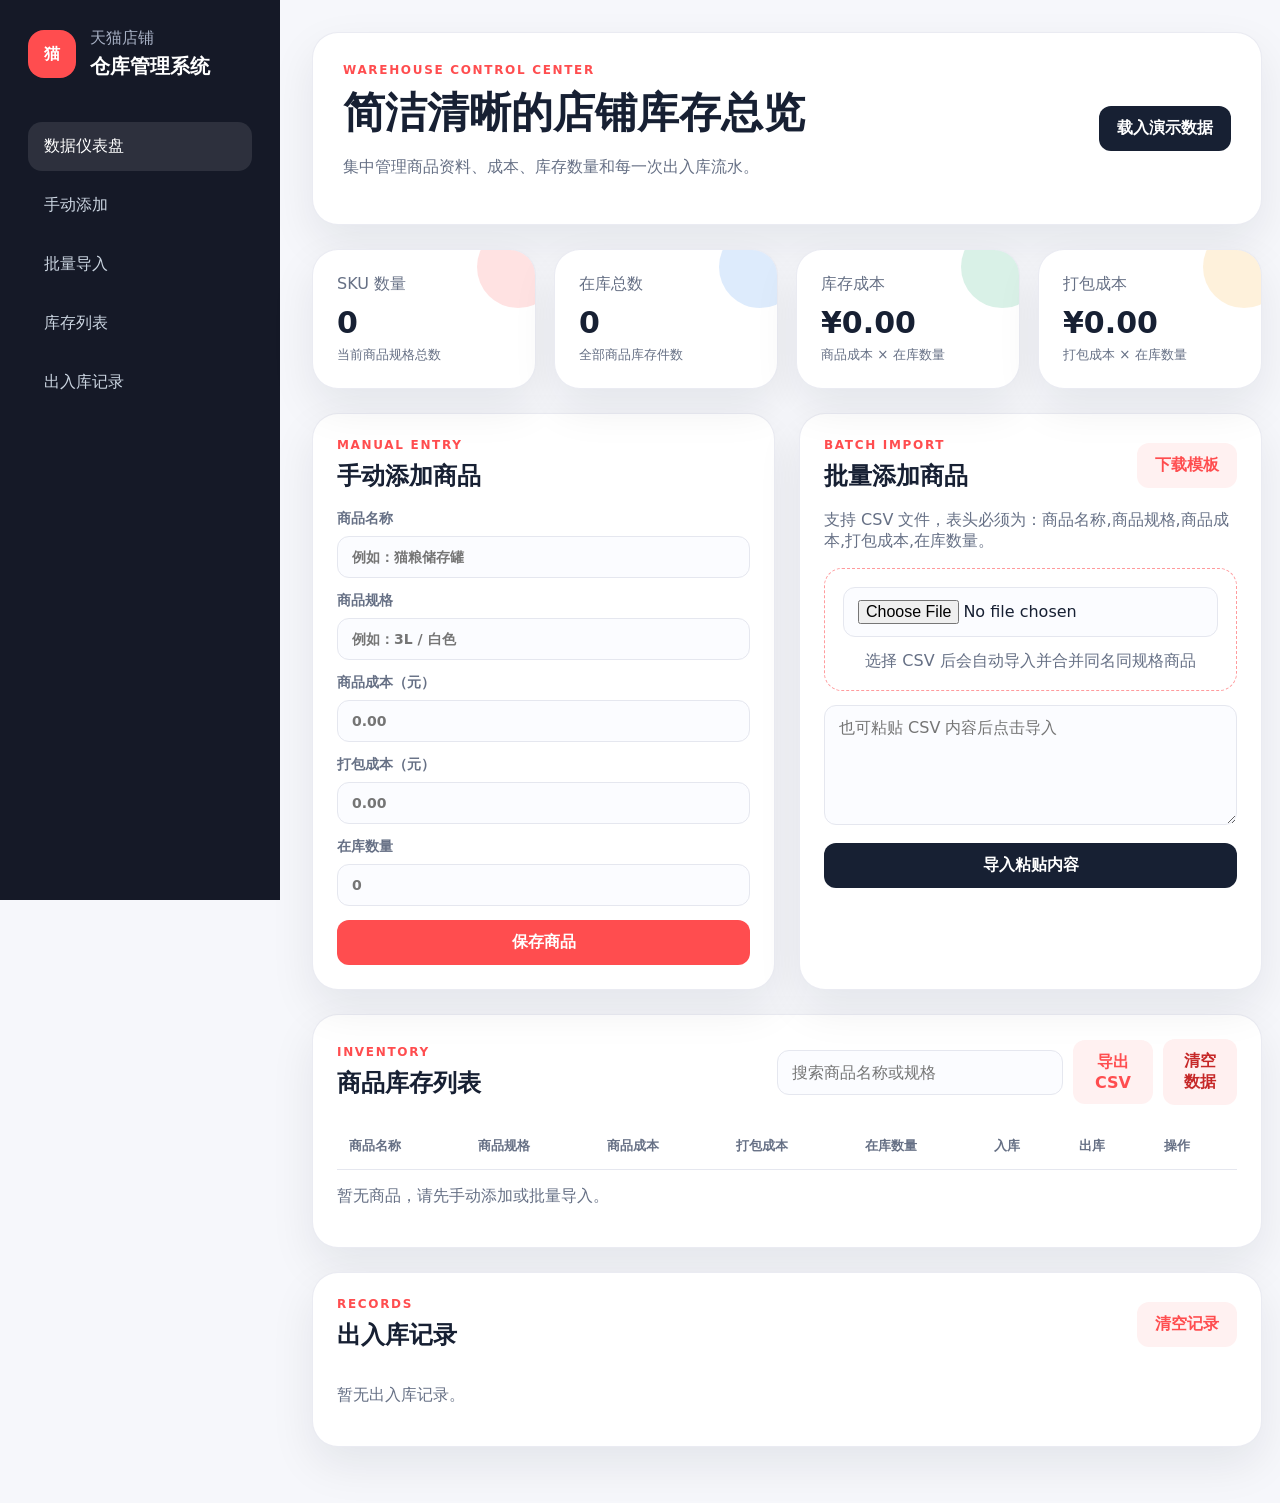
==== commit ff9ed7fa: "Merge branch 'main' into codex/create-tmall-store-inventory-management-system-tadjmm" ====
--- a/天猫仓库管理系统.html
+++ b/天猫仓库管理系统.html
@@ -3,741 +3,896 @@
   <head>
     <meta charset="UTF-8" />
     <meta name="viewport" content="width=device-width, initial-scale=1.0" />
-    <title>星云仓储中枢 - 参考图新版</title>
+    <title>天猫店铺仓库管理系统</title>
     <style>
 :root {
   color-scheme: light;
-  --bg: #f4f7fb;
-  --panel: rgba(255, 255, 255, 0.92);
-  --text: #0f172a;
-  --muted: #64748b;
-  --line: #e2e8f0;
-  --blue: #2563eb;
-  --cyan: #06b6d4;
-  --green: #10b981;
-  --red: #ef4444;
-  --orange: #f97316;
-  --purple: #8b5cf6;
-  --ink: #111827;
-  --shadow: 0 16px 40px rgba(15, 23, 42, 0.08);
-  --soft-shadow: 0 1px 2px rgba(15, 23, 42, 0.05), 0 10px 26px rgba(37, 99, 235, 0.05);
+  --bg: #f6f7fb;
+  --panel: #ffffff;
+  --text: #172033;
+  --muted: #667085;
+  --line: #e5e7ef;
+  --red: #ff4d4f;
+  --red-dark: #d9363e;
+  --blue: #2f80ed;
+  --green: #13a56b;
+  --yellow: #f5a623;
+  --shadow: 0 18px 45px rgba(17, 24, 39, 0.08);
   font-family: Inter, "PingFang SC", "Microsoft YaHei", system-ui, sans-serif;
 }
 
-* { box-sizing: border-box; }
-body { margin: 0; background: radial-gradient(circle at 20% 0%, #e0f2fe 0, transparent 28%), radial-gradient(circle at 90% 10%, #ede9fe 0, transparent 24%), var(--bg); color: var(--text); }
-button, input, select { font: inherit; }
-button { cursor: pointer; }
-svg { fill: currentColor; height: 1em; width: 1em; }
-.icon-sprite { height: 0; position: absolute; width: 0; }
-
-.app-shell { display: grid; grid-template-columns: 280px 1fr; min-height: 100vh; }
-.sidebar { background: linear-gradient(180deg, #ffffff 0%, #f8fbff 100%); border-right: 1px solid rgba(226, 232, 240, 0.9); display: flex; flex-direction: column; height: 100vh; left: 0; padding: 0 18px 18px; position: sticky; top: 0; }
-.brand { align-items: center; border-bottom: 1px solid var(--line); display: grid; gap: 12px; grid-template-columns: 42px 1fr auto; min-height: 82px; margin: 0 -18px 18px; padding: 0 22px; }
-.brand-icon { align-items: center; background: linear-gradient(135deg, var(--blue), var(--cyan)); border-radius: 14px; box-shadow: 0 14px 28px rgba(37, 99, 235, 0.28); color: white; display: inline-flex; font-size: 24px; height: 42px; justify-content: center; width: 42px; }
-.brand-copy strong { display: block; font-size: 19px; letter-spacing: -0.02em; }
-.brand-copy small { color: var(--muted); display: block; font-size: 12px; margin-top: 3px; }
-.version-pill { background: #eaf2ff; border: 1px solid #bfdbfe; border-radius: 999px; color: var(--blue); font-size: 12px; font-weight: 800; padding: 5px 9px; white-space: nowrap; }
-.version-text { color: var(--blue); }
-.nav-list { display: grid; gap: 8px; }
-.nav-item, .logout { align-items: center; background: transparent; border: 0; border-radius: 14px; color: #334155; display: flex; gap: 12px; min-height: 46px; padding: 0 16px; text-align: left; transition: 0.2s ease; }
-.nav-item svg { color: #64748b; font-size: 19px; }
-.nav-item.active, .nav-item:hover { background: linear-gradient(135deg, #eff6ff, #eef2ff); box-shadow: inset 3px 0 0 var(--blue); color: var(--blue); }
-.nav-item.active svg, .nav-item:hover svg { color: var(--blue); }
-.sidebar-card { background: linear-gradient(135deg, #111827, #1e3a8a); border-radius: 18px; color: white; margin-top: auto; padding: 18px; position: relative; overflow: hidden; }
-.sidebar-card::after { background: rgba(255,255,255,.16); border-radius: 999px; content: ""; height: 86px; position: absolute; right: -32px; top: -22px; width: 86px; }
-.sidebar-card b, .sidebar-card span { display: block; position: relative; z-index: 1; }
-.sidebar-card span { color: #dbeafe; font-size: 12px; line-height: 1.7; margin-top: 8px; }
-.logout { background: #f1f5f9; justify-content: center; margin-top: 14px; }
-.workspace { min-width: 0; padding: 32px; }
-.view { display: none; }
-.view.active { display: block; }
-
-.page-head { align-items: center; display: flex; justify-content: space-between; gap: 18px; margin-bottom: 24px; }
-.hero-head { background: linear-gradient(135deg, rgba(255,255,255,.95), rgba(239,246,255,.92)); border: 1px solid rgba(191, 219, 254, .75); border-radius: 28px; box-shadow: var(--shadow); padding: 28px; position: relative; overflow: hidden; }
-.hero-head::after { background: linear-gradient(135deg, rgba(37,99,235,.15), rgba(6,182,212,.18)); border-radius: 999px; content: ""; height: 180px; position: absolute; right: -50px; top: -70px; width: 180px; }
-.kicker { color: var(--blue); font-size: 12px; font-weight: 900; letter-spacing: .18em; margin: 0 0 8px; text-transform: uppercase; }
-h1 { font-size: clamp(26px, 3vw, 38px); letter-spacing: -0.04em; line-height: 1.05; margin: 0; }
-h2 { font-size: 18px; letter-spacing: -0.02em; margin: 0; }
-.page-head p, .panel-title p { color: var(--muted); margin: 8px 0 0; }
-.updated { color: var(--muted); position: relative; z-index: 1; white-space: nowrap; }
-.actions { display: flex; flex-wrap: wrap; gap: 10px; }
-
-.btn { align-items: center; border: 1px solid var(--line); border-radius: 12px; display: inline-flex; gap: 8px; min-height: 40px; padding: 0 16px; transition: .18s ease; }
-.btn.primary { background: linear-gradient(135deg, var(--blue), #4f46e5); border-color: transparent; box-shadow: 0 12px 24px rgba(37, 99, 235, .22); color: #fff; }
-.btn.light { background: rgba(255,255,255,.9); color: #334155; }
-.btn:hover, .tab:hover, .link-btn:hover { transform: translateY(-1px); }
-.icon-btn { background: transparent; border: 0; color: #64748b; font-size: 20px; }
-
-.metric-grid { display: grid; gap: 16px; margin-bottom: 24px; }
-.metric-grid.four { grid-template-columns: repeat(4, minmax(0, 1fr)); }
-.metric-grid.three { grid-template-columns: repeat(3, minmax(0, 1fr)); }
-.metric-grid.two { grid-template-columns: repeat(2, minmax(0, 1fr)); }
-.metric-card, .mini-metric, .panel, .filter-card, .table-card, .report-tabs { background: var(--panel); border: 1px solid rgba(226, 232, 240, .9); border-radius: 20px; box-shadow: var(--soft-shadow); backdrop-filter: blur(12px); }
-.metric-card { align-items: center; display: flex; justify-content: space-between; min-height: 116px; overflow: hidden; padding: 24px; position: relative; }
-.metric-card::before { background: linear-gradient(135deg, rgba(37,99,235,.08), transparent 65%); content: ""; inset: 0; opacity: .9; position: absolute; }
-.metric-card > * { position: relative; z-index: 1; }
-.metric-card.featured { background: linear-gradient(135deg, #ffffff, #eff6ff); }
-.metric-card.small { align-items: flex-start; display: block; min-height: 96px; }
-.metric-card span, .mini-metric span { color: var(--muted); display: block; font-weight: 700; margin-bottom: 8px; }
-.metric-card strong, .mini-metric strong { display: block; font-size: 30px; letter-spacing: -0.04em; line-height: 1; }
-.metric-card small { color: #94a3b8; display: block; margin-top: 10px; }
-.icon { align-items: center; border-radius: 20px; display: inline-flex; font-size: 34px; height: 58px; justify-content: center; width: 58px; }
-.icon.blue { background: #dbeafe; color: var(--blue); } .icon.green { background: #dcfce7; color: var(--green); } .icon.red { background: #fee2e2; color: var(--red); } .icon.purple { background: #ede9fe; color: var(--purple); }
-.blue, .blue-text { color: var(--blue); } .green, .green-text { color: var(--green); } .red, .red-text, .danger-text { color: var(--red); } .purple { color: var(--purple); }
-.mini-metric { align-items: center; display: flex; gap: 14px; min-height: 92px; padding: 20px; }
-.bubble { align-items: center; border-radius: 16px; display: inline-flex; font-style: normal; height: 44px; justify-content: center; width: 44px; }
-.bubble.blue { background: #dbeafe; color: var(--blue); } .bubble.green { background: #dcfce7; color: var(--green); } .bubble.red { background: #fee2e2; color: var(--red); } .bubble.yellow { background: #fef3c7; color: #d97706; }
-
-.summary-row { display: grid; gap: 20px; grid-template-columns: 1fr 1fr; margin-bottom: 24px; }
-.panel { padding: 24px; }
-.panel-title { align-items: flex-start; display: flex; justify-content: space-between; margin-bottom: 18px; }
-.soft-grid { display: grid; gap: 16px; grid-template-columns: 1fr 1fr; }
-.soft-card { border: 1px solid rgba(255,255,255,.6); border-radius: 18px; overflow: hidden; padding: 18px; position: relative; }
-.soft-card::after { border-radius: 999px; content: ""; height: 70px; opacity: .18; position: absolute; right: -20px; top: -22px; width: 70px; }
-.soft-card span, .soft-card small { color: var(--muted); display: block; }
-.soft-card strong { display: block; font-size: 28px; letter-spacing: -0.04em; margin: 12px 0; }
-.soft-card.in { background: #ecfdf5; color: var(--green); } .soft-card.in::after { background: var(--green); }
-.soft-card.out { background: #fff1f2; color: var(--red); } .soft-card.out::after { background: var(--red); }
-.soft-card.month-in { background: #eff6ff; color: var(--blue); } .soft-card.month-in::after { background: var(--blue); }
-.soft-card.month-out { background: #fff7ed; color: var(--orange); } .soft-card.month-out::after { background: var(--orange); }
-.chart-grid { display: grid; gap: 24px; grid-template-columns: repeat(3, minmax(0, 1fr)); }
-.bar-chart { height: 300px; padding: 8px 4px; }
-.bar-row { align-items: center; display: grid; gap: 10px; grid-template-columns: 110px 1fr 82px; margin: 16px 0; }
-.bar-label { color: #475569; overflow: hidden; text-overflow: ellipsis; white-space: nowrap; }
-.bar-track { background-image: linear-gradient(to right, rgba(148,163,184,.3) 1px, transparent 1px); background-size: 25% 100%; border: 1px dashed #cbd5e1; border-radius: 999px; height: 34px; overflow: hidden; }
-.bar-fill { background: linear-gradient(90deg, var(--blue), var(--cyan)); border-radius: inherit; height: 100%; }
-.bar-value { color: #64748b; text-align: right; }
-.empty-chart { align-items: center; color: var(--muted); display: flex; height: 300px; justify-content: center; }
-
-.warning-box { background: linear-gradient(135deg, #fff7ed, #fff1f2); border: 1px solid #fecaca; border-radius: 20px; color: var(--red); margin-bottom: 24px; padding: 20px; }
-.warning-box.hidden { display: none; }
-.warning-box strong { display: block; font-size: 18px; }
-.warning-box p { color: #9f1239; margin: 8px 0 0; }
-#warningTags { display: flex; flex-wrap: wrap; gap: 8px; margin-top: 14px; }
-.warn-tag { background: rgba(254, 226, 226, .9); border: 1px solid #fecaca; border-radius: 999px; color: #dc2626; padding: 7px 12px; }
-.filter-card { margin-bottom: 24px; padding: 16px; }
-input, select { background: #fff; border: 1px solid #cfd8e3; border-radius: 12px; height: 42px; outline: none; padding: 0 14px; transition: .18s ease; }
-input:focus, select:focus { border-color: var(--blue); box-shadow: 0 0 0 4px rgba(37, 99, 235, .12); }
-.filter-card input[type="search"] { width: 100%; }
-.tabs { display: flex; flex-wrap: wrap; gap: 8px; margin-top: 16px; }
-.tab { background: #f8fafc; border: 1px solid var(--line); border-radius: 999px; color: #334155; height: 38px; padding: 0 18px; transition: .18s ease; }
-.tab.active { background: linear-gradient(135deg, var(--blue), #4f46e5); border-color: transparent; box-shadow: 0 10px 18px rgba(37,99,235,.18); color: #fff; }
-.date-row { align-items: center; display: flex; flex-wrap: wrap; gap: 10px; margin-top: 16px; }
-.date-row.right { margin: 0 0 0 auto; }
-
-.table-card { overflow-x: auto; }
-table { border-collapse: separate; border-spacing: 0; min-width: 980px; width: 100%; }
-th, td { border-bottom: 1px solid var(--line); padding: 16px 24px; text-align: left; white-space: nowrap; }
-th { background: #f8fafc; color: #64748b; font-size: 13px; font-weight: 800; letter-spacing: .02em; }
-td { height: 62px; }
-tbody tr { transition: .16s ease; }
-tbody tr:hover { background: #f8fbff; }
-.product-title strong { display: block; }
-.product-title small { color: var(--muted); display: block; margin-top: 5px; }
-.money { color: var(--blue); font-weight: 700; }
-.stock-cell { align-items: center; display: flex; gap: 8px; }
-.stock-bar { background: #e5e7eb; border-radius: 999px; height: 8px; overflow: hidden; width: 104px; }
-.stock-bar span { background: linear-gradient(90deg, #22c55e, #06b6d4); display: block; height: 100%; }
-.badge { border-radius: 999px; display: inline-flex; font-weight: 800; padding: 5px 10px; }
-.badge.ok { background: #dcfce7; color: #15803d; }
-.badge.low { background: #fee2e2; color: #dc2626; }
-.action-row { display: inline-flex; gap: 6px; }
-.link-btn, .delete-btn { background: transparent; border: 0; border-radius: 9px; padding: 7px 8px; transition: .18s ease; }
-.link-btn { color: var(--blue); } .link-btn:hover { background: #eff6ff; }
-.delete-btn { color: var(--red); } .delete-btn:hover { background: #fef2f2; }
-.cost-chip { background: #dbeafe; border-radius: 999px; color: #1d4ed8; font-weight: 800; padding: 6px 11px; }
-
-.report-tabs { align-items: center; display: flex; flex-wrap: wrap; gap: 10px; margin-bottom: 24px; padding: 16px; }
-.chart-panel { margin-bottom: 24px; }
-#trendCanvas { height: 300px; max-width: 100%; width: 100%; }
-.empty-frame, .top-frame { background: repeating-linear-gradient(45deg, #f8fafc, #f8fafc 10px, #ffffff 10px, #ffffff 20px); border: 1px dashed #cbd5e1; border-radius: 18px; min-height: 260px; margin: 10px auto 24px; width: 92%; }
-.top-frame { background: #fff; border-style: solid; display: grid; gap: 12px; padding: 18px; }
-.top-row { align-items: center; display: grid; gap: 10px; grid-template-columns: 130px 1fr 1fr 54px; }
-.top-row span { color: #475569; overflow: hidden; text-overflow: ellipsis; white-space: nowrap; }
-.top-row b, .top-row i { border-radius: 999px; display: block; height: 12px; min-width: 4px; }
-.top-row b { background: linear-gradient(90deg, #10b981, #34d399); justify-self: end; }
-.top-row i { background: linear-gradient(90deg, #f87171, #ef4444); justify-self: start; }
-.top-row em { color: var(--muted); font-style: normal; text-align: right; }
-.legend { color: var(--muted); text-align: center; }
-.green-dot, .red-dot { border-radius: 999px; display: inline-block; height: 12px; margin: 0 5px 0 16px; width: 12px; }
-.green-dot { background: #10b981; } .red-dot { background: #ef4444; }
-
-dialog { border: 0; border-radius: 22px; box-shadow: 0 28px 90px rgba(15, 23, 42, .28); padding: 0; width: min(560px, calc(100vw - 32px)); }
-dialog::backdrop { background: rgba(15, 23, 42, .42); backdrop-filter: blur(5px); }
-.dialog-card { display: grid; gap: 14px; padding: 26px; }
-.dialog-card h2 { margin-bottom: 4px; }
-.dialog-card label { color: var(--muted); display: grid; gap: 7px; font-weight: 700; }
-.dialog-card menu { display: flex; gap: 10px; justify-content: flex-end; margin: 8px 0 0; padding: 0; }
-
-@media (max-width: 1200px) { .metric-grid.four, .chart-grid { grid-template-columns: repeat(2, minmax(0, 1fr)); } .summary-row { grid-template-columns: 1fr; } }
-@media (max-width: 760px) { .app-shell { grid-template-columns: 1fr; } .sidebar { height: auto; position: static; } .workspace { padding: 18px; } .page-head, .actions, .report-tabs { align-items: stretch; flex-direction: column; } .metric-grid.four, .metric-grid.three, .metric-grid.two, .chart-grid, .soft-grid { grid-template-columns: 1fr; } .updated { white-space: normal; } }
+* {
+  box-sizing: border-box;
+}
+
+body {
+  margin: 0;
+  background: var(--bg);
+  color: var(--text);
+}
+
+button,
+input,
+textarea {
+  font: inherit;
+}
+
+button {
+  border: 0;
+  border-radius: 12px;
+  background: var(--red);
+  color: white;
+  cursor: pointer;
+  font-weight: 700;
+  padding: 12px 18px;
+  transition: transform 0.18s ease, box-shadow 0.18s ease, background 0.18s ease;
+}
+
+button:hover {
+  background: var(--red-dark);
+  box-shadow: 0 10px 22px rgba(255, 77, 79, 0.22);
+  transform: translateY(-1px);
+}
+
+button.secondary {
+  background: #172033;
+}
+
+button.secondary:hover {
+  background: #0f172a;
+  box-shadow: 0 10px 22px rgba(15, 23, 42, 0.18);
+}
+
+button.ghost {
+  background: #fff1f1;
+  color: var(--red);
+}
+
+button.ghost:hover {
+  background: #ffe1e1;
+}
+
+button.danger {
+  background: #fff0f0;
+  color: #c62828;
+}
+
+button.danger:hover {
+  background: #ffd9d9;
+  box-shadow: none;
+}
+
+.app-shell {
+  display: grid;
+  grid-template-columns: 280px 1fr;
+  min-height: 100vh;
+}
+
+.sidebar {
+  background: #151927;
+  color: white;
+  padding: 28px;
+  position: sticky;
+  top: 0;
+  height: 100vh;
+}
+
+.brand {
+  display: flex;
+  gap: 14px;
+  align-items: center;
+  margin-bottom: 42px;
+}
+
+.brand p {
+  color: #a7b0c4;
+  margin: 0 0 4px;
+}
+
+.brand strong {
+  font-size: 20px;
+}
+
+.brand-mark {
+  display: grid;
+  place-items: center;
+  width: 48px;
+  height: 48px;
+  border-radius: 16px;
+  background: var(--red);
+  font-weight: 900;
+}
+
+nav {
+  display: grid;
+  gap: 10px;
+}
+
+nav a {
+  border-radius: 14px;
+  color: #cbd5e1;
+  padding: 14px 16px;
+  text-decoration: none;
+}
+
+nav a.active,
+nav a:hover {
+  background: rgba(255, 255, 255, 0.1);
+  color: white;
+}
+
+main {
+  padding: 32px;
+}
+
+.hero,
+.panel,
+.stat-card {
+  background: var(--panel);
+  border: 1px solid rgba(229, 231, 239, 0.8);
+  border-radius: 26px;
+  box-shadow: var(--shadow);
+}
+
+.hero {
+  align-items: center;
+  display: flex;
+  justify-content: space-between;
+  margin-bottom: 24px;
+  padding: 30px;
+}
+
+.eyebrow {
+  color: var(--red);
+  font-size: 12px;
+  font-weight: 800;
+  letter-spacing: 0.14em;
+  margin: 0 0 8px;
+  text-transform: uppercase;
+}
+
+h1,
+h2 {
+  margin: 0;
+}
+
+h1 {
+  font-size: clamp(28px, 4vw, 42px);
+}
+
+.hero p:last-child,
+.hint {
+  color: var(--muted);
+}
+
+.dashboard-grid {
+  display: grid;
+  gap: 18px;
+  grid-template-columns: repeat(4, minmax(0, 1fr));
+  margin-bottom: 24px;
+}
+
+.stat-card {
+  padding: 24px;
+  position: relative;
+  overflow: hidden;
+}
+
+.stat-card::after {
+  border-radius: 999px;
+  content: "";
+  height: 82px;
+  position: absolute;
+  right: -24px;
+  top: -24px;
+  width: 82px;
+}
+
+.stat-card span,
+.stat-card small {
+  color: var(--muted);
+}
+
+.stat-card strong {
+  display: block;
+  font-size: 30px;
+  margin: 10px 0 4px;
+}
+
+.accent-red::after { background: rgba(255, 77, 79, 0.16); }
+.accent-blue::after { background: rgba(47, 128, 237, 0.16); }
+.accent-green::after { background: rgba(19, 165, 107, 0.16); }
+.accent-yellow::after { background: rgba(245, 166, 35, 0.16); }
+
+.content-grid {
+  display: grid;
+  gap: 24px;
+  grid-template-columns: minmax(0, 1fr) minmax(0, 1fr);
+  margin-bottom: 24px;
+}
+
+.panel {
+  padding: 24px;
+}
+
+.panel-heading {
+  align-items: center;
+  display: flex;
+  gap: 16px;
+  justify-content: space-between;
+  margin-bottom: 18px;
+}
+
+.product-form,
+.upload-box {
+  display: grid;
+  gap: 14px;
+}
+
+label {
+  color: var(--muted);
+  display: grid;
+  gap: 8px;
+  font-size: 14px;
+  font-weight: 700;
+}
+
+input,
+textarea {
+  background: #fbfcff;
+  border: 1px solid var(--line);
+  border-radius: 12px;
+  color: var(--text);
+  outline: none;
+  padding: 12px 14px;
+  width: 100%;
+}
+
+input:focus,
+textarea:focus {
+  border-color: var(--red);
+  box-shadow: 0 0 0 4px rgba(255, 77, 79, 0.1);
+}
+
+.upload-box {
+  border: 1px dashed #ff9b9d;
+  border-radius: 18px;
+  padding: 18px;
+  text-align: center;
+}
+
+.upload-box span,
+.empty-state {
+  color: var(--muted);
+}
+
+textarea {
+  min-height: 120px;
+  margin: 14px 0;
+  resize: vertical;
+}
+
+.full {
+  width: 100%;
+}
+
+.wide-panel {
+  margin-bottom: 24px;
+}
+
+.toolbar {
+  align-items: center;
+  display: flex;
+  gap: 10px;
+}
+
+.table-wrap {
+  overflow-x: auto;
+}
+
+table {
+  border-collapse: collapse;
+  min-width: 900px;
+  width: 100%;
+}
+
+th,
+td {
+  border-bottom: 1px solid var(--line);
+  padding: 14px 12px;
+  text-align: left;
+}
+
+th {
+  color: var(--muted);
+  font-size: 13px;
+  white-space: nowrap;
+}
+
+.badge {
+  background: #ecfdf3;
+  border-radius: 999px;
+  color: var(--green);
+  display: inline-flex;
+  font-weight: 800;
+  min-width: 42px;
+  justify-content: center;
+  padding: 6px 12px;
+}
+
+.mini {
+  border-radius: 10px;
+  padding: 8px 12px;
+}
+
+.inbound { background: var(--green); }
+.outbound { background: var(--blue); }
+.inbound:hover { background: #0e8958; box-shadow: none; }
+.outbound:hover { background: #1f66bd; box-shadow: none; }
+
+.records-list {
+  display: grid;
+  gap: 12px;
+  max-height: 360px;
+  overflow: auto;
+}
+
+.record-item {
+  align-items: center;
+  background: #fbfcff;
+  border: 1px solid var(--line);
+  border-radius: 16px;
+  display: flex;
+  justify-content: space-between;
+  padding: 14px;
+}
+
+.record-item strong {
+  display: block;
+}
+
+.record-item small {
+  color: var(--muted);
+}
+
+.record-type {
+  border-radius: 999px;
+  color: white;
+  font-weight: 800;
+  padding: 6px 10px;
+}
+
+.record-type.in { background: var(--green); }
+.record-type.out { background: var(--blue); }
+.record-type.create { background: var(--red); }
+
+@media (max-width: 1100px) {
+  .app-shell {
+    grid-template-columns: 1fr;
+  }
+
+  .sidebar {
+    height: auto;
+    position: static;
+  }
+
+  nav {
+    grid-template-columns: repeat(5, minmax(0, 1fr));
+  }
+
+  .dashboard-grid,
+  .content-grid {
+    grid-template-columns: repeat(2, minmax(0, 1fr));
+  }
+}
+
+@media (max-width: 760px) {
+  main,
+  .sidebar {
+    padding: 18px;
+  }
+
+  .hero,
+  .panel-heading,
+  .responsive-heading,
+  .toolbar {
+    align-items: stretch;
+    flex-direction: column;
+  }
+
+  nav,
+  .dashboard-grid,
+  .content-grid {
+    grid-template-columns: 1fr;
+  }
+
+  table,
+  thead,
+  tbody,
+  th,
+  td,
+  tr {
+    display: block;
+    min-width: 0;
+  }
+
+  thead {
+    display: none;
+  }
+
+  tr {
+    border: 1px solid var(--line);
+    border-radius: 18px;
+    margin-bottom: 12px;
+    padding: 10px;
+  }
+
+  td {
+    align-items: center;
+    border-bottom: 0;
+    display: flex;
+    justify-content: space-between;
+  }
+
+  td::before {
+    color: var(--muted);
+    content: attr(data-label);
+    font-weight: 700;
+  }
+}
 
     </style>
   </head>
-  <body data-app-version="reference-v4">
-    <svg aria-hidden="true" class="icon-sprite">
-      <symbol id="icon-logo" viewBox="0 0 24 24"><path d="M3 8.6 12 3l9 5.6v10.8L12 21l-9-1.6V8.6Zm4.2 1.9 4.8 2.7 4.8-2.7L12 7.7l-4.8 2.8Zm.4 3.2v3.1l3 0.5v-2.1l-3-1.5Zm8 1.5v2.1l3-.5v-3.1l-3 1.5Z"/></symbol>
-      <symbol id="icon-dashboard" viewBox="0 0 24 24"><path d="M4 5h7v7H4V5Zm9 0h7v4h-7V5ZM4 14h7v5H4v-5Zm9-3h7v8h-7v-8Z"/></symbol>
-      <symbol id="icon-search" viewBox="0 0 24 24"><path d="M10.7 4a6.7 6.7 0 1 1 0 13.4A6.7 6.7 0 0 1 10.7 4Zm0 2.2a4.5 4.5 0 1 0 0 9 4.5 4.5 0 0 0 0-9Zm5.5 9 4 4-1.6 1.6-4-4 1.6-1.6Z"/></symbol>
-      <symbol id="icon-in" viewBox="0 0 24 24"><path d="M19 5v12H8.8l3.6-3.6-1.6-1.6L4.5 18l6.3 6.2 1.6-1.6L8.8 19H21V5h-2Z" transform="translate(0 -3)"/></symbol>
-      <symbol id="icon-out" viewBox="0 0 24 24"><path d="M5 19V7h10.2l-3.6 3.6 1.6 1.6L19.5 6 13.2-.2l-1.6 1.6L15.2 5H3v14h2Z" transform="translate(0 3)"/></symbol>
-      <symbol id="icon-cost" viewBox="0 0 24 24"><path d="M13 3v2.1c2.3.4 4 1.7 4 3.9h-3c0-.8-.7-1.3-2-1.3-1.2 0-2 .5-2 1.2 0 .8.8 1.1 2.8 1.6 2.8.7 4.7 1.7 4.7 4.2 0 2.2-1.7 3.7-4.5 4.1V21h-2v-2.1c-2.7-.4-4.5-1.9-4.6-4.3h3c.1 1.1 1 1.7 2.5 1.7 1.5 0 2.3-.6 2.3-1.4 0-.8-.7-1.2-2.9-1.8-2.5-.6-4.5-1.5-4.5-4.1 0-2.1 1.7-3.5 4.2-3.9V3h2Z"/></symbol>
-      <symbol id="icon-box" viewBox="0 0 24 24"><path d="m12 2 8 4.5v11L12 22l-8-4.5v-11L12 2Zm0 2.5L7 7.3l5 2.8 5-2.8-5-2.8Zm-5.8 5v6.7l4.7 2.6v-6.7L6.2 9.5Zm11.6 0-4.7 2.6v6.7l4.7-2.6V9.5Z"/></symbol>
-      <symbol id="icon-report" viewBox="0 0 24 24"><path d="M4 19h16v2H4v-2Zm2-8h3v6H6v-6Zm5-6h3v12h-3V5Zm5 3h3v9h-3V8Z"/></symbol>
-      <symbol id="icon-export" viewBox="0 0 24 24"><path d="M11 4h2v8l3-3 1.4 1.4L12 15.8l-5.4-5.4L8 9l3 3V4ZM5 18h14v2H5v-2Z"/></symbol>
-      <symbol id="icon-plus" viewBox="0 0 24 24"><path d="M11 5h2v6h6v2h-6v6h-2v-6H5v-2h6V5Z"/></symbol>
-    </svg>
+  <body>
     <div class="app-shell">
-      <aside class="sidebar" aria-label="仓库管理导航">
+      <aside class="sidebar" aria-label="系统导航">
         <div class="brand">
-          <span class="brand-icon" aria-hidden="true"><svg><use href="#icon-logo"></use></svg></span>
-          <div class="brand-copy"><strong>星云仓储中枢</strong><small>Tmall Warehouse OS</small></div>
-          <span class="version-pill">参考图新版</span>
+          <span class="brand-mark">猫</span>
+          <div>
+            <p>天猫店铺</p>
+            <strong>仓库管理系统</strong>
+          </div>
         </div>
-        <nav class="nav-list">
-          <button class="nav-item active" data-view="dashboard" type="button"><svg><use href="#icon-dashboard"></use></svg><span>仪表盘</span></button>
-          <button class="nav-item" data-view="inventory" type="button"><svg><use href="#icon-search"></use></svg><span>库存查询</span></button>
-          <button class="nav-item" data-view="stockIn" type="button"><svg><use href="#icon-in"></use></svg><span>入库登记</span></button>
-          <button class="nav-item" data-view="stockOut" type="button"><svg><use href="#icon-out"></use></svg><span>出库登记</span></button>
-          <button class="nav-item" data-view="costs" type="button"><svg><use href="#icon-cost"></use></svg><span>成本登记</span></button>
-          <button class="nav-item" data-view="products" type="button"><svg><use href="#icon-box"></use></svg><span>商品管理</span></button>
-          <button class="nav-item" data-view="reports" type="button"><svg><use href="#icon-report"></use></svg><span>报表统计</span></button>
+        <nav>
+          <a href="#dashboard" class="active">数据仪表盘</a>
+          <a href="#manual-form">手动添加</a>
+          <a href="#batch-import">批量导入</a>
+          <a href="#inventory">库存列表</a>
+          <a href="#records">出入库记录</a>
         </nav>
-        <div class="sidebar-card"><b>运营提示</b><span>每日闭店前导出库存与出入库流水，便于多电脑同步备份。</span></div>
-        <button class="logout" type="button">⇥ 退出系统</button>
       </aside>
 
-      <main class="workspace">
-        <section class="view active" id="view-dashboard">
-          <div class="page-head hero-head"><div><p class="kicker">Command Center</p><h1>仪表盘</h1><p>用一屏掌握商品、库存、资金占用与风险预警。</p></div><span class="updated"><b class="version-text">当前为参考图新版</b> · 数据更新时间：<span id="updatedAt"></span></span></div>
-          <div class="metric-grid four">
-            <article class="metric-card featured"><div><span>商品总数</span><strong id="dashProductCount">0</strong><small>SKU 档案覆盖</small></div><i class="icon blue"><svg><use href="#icon-box"></use></svg></i></article>
-            <article class="metric-card"><div><span>总库存</span><strong id="dashStockTotal">0</strong><small>全仓可售件数</small></div><i class="icon green"><svg><use href="#icon-in"></use></svg></i></article>
-            <article class="metric-card"><div><span>库存总额</span><strong id="dashInventoryValue">¥0.00</strong><small>单价 × 当前库存</small></div><i class="icon purple"><svg><use href="#icon-cost"></use></svg></i></article>
-            <article class="metric-card"><div><span>库存预警</span><strong class="danger-text" id="dashWarningCount">0</strong><small>低于安全库存</small></div><i class="icon red"><svg><use href="#icon-report"></use></svg></i></article>
+      <main>
+        <header class="hero">
+          <div>
+            <p class="eyebrow">Warehouse Control Center</p>
+            <h1>简洁清晰的店铺库存总览</h1>
+            <p>集中管理商品资料、成本、库存数量和每一次出入库流水。</p>
           </div>
-          <div class="summary-row">
-            <article class="panel half"><div class="panel-title"><div><h2>今日出入库</h2><p>追踪今日作业效率与货值变化</p></div></div><div class="soft-grid"><div class="soft-card in"><span>今日入库</span><strong id="todayInQty">0</strong><small>金额：<b id="todayInAmount">¥0.00</b></small></div><div class="soft-card out"><span>今日出库</span><strong id="todayOutQty">0</strong><small>金额：<b id="todayOutAmount">¥0.00</b></small></div></div></article>
-            <article class="panel half"><div class="panel-title"><div><h2>本月累计出入库</h2><p>月度补货与销售履约走势</p></div></div><div class="soft-grid"><div class="soft-card month-in"><span>本月入库</span><strong id="monthInQty">0</strong><small>金额：<b id="monthInAmount">¥0.00</b></small></div><div class="soft-card month-out"><span>本月出库</span><strong id="monthOutQty">0</strong><small>金额：<b id="monthOutAmount">¥0.00</b></small></div></div></article>
+          <button class="secondary" id="seedDemoBtn" type="button">载入演示数据</button>
+        </header>
+
+        <section id="dashboard" class="dashboard-grid" aria-label="数据仪表盘">
+          <article class="stat-card accent-red">
+            <span>SKU 数量</span>
+            <strong id="skuCount">0</strong>
+            <small>当前商品规格总数</small>
+          </article>
+          <article class="stat-card accent-blue">
+            <span>在库总数</span>
+            <strong id="stockTotal">0</strong>
+            <small>全部商品库存件数</small>
+          </article>
+          <article class="stat-card accent-green">
+            <span>库存成本</span>
+            <strong id="inventoryValue">¥0.00</strong>
+            <small>商品成本 × 在库数量</small>
+          </article>
+          <article class="stat-card accent-yellow">
+            <span>打包成本</span>
+            <strong id="packingValue">¥0.00</strong>
+            <small>打包成本 × 在库数量</small>
+          </article>
+        </section>
+
+        <section class="content-grid">
+          <article id="manual-form" class="panel">
+            <div class="panel-heading">
+              <div>
+                <p class="eyebrow">Manual Entry</p>
+                <h2>手动添加商品</h2>
+              </div>
+            </div>
+            <form id="productForm" class="product-form">
+              <label>
+                商品名称
+                <input name="name" required placeholder="例如：猫粮储存罐" />
+              </label>
+              <label>
+                商品规格
+                <input name="spec" required placeholder="例如：3L / 白色" />
+              </label>
+              <label>
+                商品成本（元）
+                <input name="cost" type="number" min="0" step="0.01" required placeholder="0.00" />
+              </label>
+              <label>
+                打包成本（元）
+                <input name="packingCost" type="number" min="0" step="0.01" required placeholder="0.00" />
+              </label>
+              <label>
+                在库数量
+                <input name="stock" type="number" min="0" step="1" required placeholder="0" />
+              </label>
+              <button type="submit">保存商品</button>
+            </form>
+          </article>
+
+          <article id="batch-import" class="panel">
+            <div class="panel-heading">
+              <div>
+                <p class="eyebrow">Batch Import</p>
+                <h2>批量添加商品</h2>
+              </div>
+              <button class="ghost" id="downloadTemplateBtn" type="button">下载模板</button>
+            </div>
+            <p class="hint">支持 CSV 文件，表头必须为：商品名称,商品规格,商品成本,打包成本,在库数量。</p>
+            <div class="upload-box">
+              <input id="csvInput" type="file" accept=".csv,text/csv" />
+              <span>选择 CSV 后会自动导入并合并同名同规格商品</span>
+            </div>
+            <textarea id="pasteArea" placeholder="也可粘贴 CSV 内容后点击导入"></textarea>
+            <button class="secondary full" id="pasteImportBtn" type="button">导入粘贴内容</button>
+          </article>
+        </section>
+
+        <section id="inventory" class="panel wide-panel">
+          <div class="panel-heading responsive-heading">
+            <div>
+              <p class="eyebrow">Inventory</p>
+              <h2>商品库存列表</h2>
+            </div>
+            <div class="toolbar">
+              <input id="searchInput" type="search" placeholder="搜索商品名称或规格" />
+              <button class="ghost" id="exportBtn" type="button">导出 CSV</button>
+              <button class="danger" id="clearBtn" type="button">清空数据</button>
+            </div>
           </div>
-          <div class="chart-grid">
-            <article class="panel"><div class="panel-title"><h2>库存价值 TOP5 商品</h2><p>快速识别资金占用重点</p></div><div id="valueTopChart" class="bar-chart"></div></article>
-            <article class="panel"><div class="panel-title"><h2>出库数量 TOP5 商品</h2><p>洞察高频发货商品</p></div><div id="outQtyTopChart" class="empty-chart">暂无数据</div></article>
-            <article class="panel"><div class="panel-title"><h2>出库金额 TOP5 商品</h2><p>关注销售贡献与补货优先级</p></div><div id="outAmountTopChart" class="empty-chart">暂无数据</div></article>
+          <div class="table-wrap">
+            <table>
+              <thead>
+                <tr>
+                  <th>商品名称</th>
+                  <th>商品规格</th>
+                  <th>商品成本</th>
+                  <th>打包成本</th>
+                  <th>在库数量</th>
+                  <th>入库</th>
+                  <th>出库</th>
+                  <th>操作</th>
+                </tr>
+              </thead>
+              <tbody id="inventoryBody"></tbody>
+            </table>
           </div>
+          <p id="emptyState" class="empty-state">暂无商品，请先手动添加或批量导入。</p>
         </section>
 
-        <section class="view" id="view-inventory">
-          <div class="page-head"><div><p class="kicker">Inventory Radar</p><h1>库存查询</h1><p>搜索、筛选并识别低库存风险。</p></div><button class="btn light" id="exportInventoryBtn" type="button"><svg><use href="#icon-export"></use></svg> 导出Excel</button></div>
-          <div class="metric-grid four compact"><article class="mini-metric"><i class="bubble blue"><svg><use href="#icon-box"></use></svg></i><div><span>商品总数</span><strong id="invProductCount">0</strong></div></article><article class="mini-metric"><i class="bubble green"><svg><use href="#icon-in"></use></svg></i><div><span>总库存量</span><strong id="invStockTotal">0</strong></div></article><article class="mini-metric"><i class="bubble blue"><svg><use href="#icon-cost"></use></svg></i><div><span>在库金额</span><strong id="invAmount">¥0.00</strong></div></article><article class="mini-metric"><i class="bubble red"><svg><use href="#icon-report"></use></svg></i><div><span>库存不足</span><strong id="invWarningCount">0</strong></div></article></div>
-          <div class="warning-box" id="warningBox"><strong>智能库存预警</strong><p>以下商品低于安全库存，请优先安排补货或调整销售节奏。</p><div id="warningTags"></div></div>
-          <div class="filter-card"><input id="inventorySearch" type="search" placeholder="搜索商品名称、编码或分类..." /><div class="tabs"><button class="tab active" data-filter="all" type="button">全部 (<span id="tabAll">0</span>)</button><button class="tab" data-filter="normal" type="button">库存正常 (<span id="tabNormal">0</span>)</button><button class="tab" data-filter="low" type="button">库存不足 (<span id="tabLow">0</span>)</button></div></div>
-          <div class="table-card"><table><thead><tr><th>商品名称</th><th>分类</th><th>单位</th><th>单价</th><th>当前库存</th><th>库存金额</th><th>库存状态</th><th>操作</th></tr></thead><tbody id="inventoryBody"></tbody></table></div>
+        <section id="records" class="panel wide-panel">
+          <div class="panel-heading responsive-heading">
+            <div>
+              <p class="eyebrow">Records</p>
+              <h2>出入库记录</h2>
+            </div>
+            <button class="ghost" id="clearRecordsBtn" type="button">清空记录</button>
+          </div>
+          <div class="records-list" id="recordsList"></div>
         </section>
-
-        <section class="view" id="view-stockIn"><div class="page-head"><div><p class="kicker">Inbound Flow</p><h1>入库登记</h1><p>记录采购补货、批次、供应商与入库金额。</p></div><div class="actions"><button class="btn light" id="importStockInBtn" type="button">↥ 批量导入</button><button class="btn light" id="exportStockInBtn" type="button"><svg><use href="#icon-export"></use></svg> 导出 Excel</button><button class="btn primary" id="addStockInBtn" type="button"><svg><use href="#icon-plus"></use></svg> 添加入库</button></div></div><div class="metric-grid three"><article class="metric-card small"><span>入库记录数</span><strong id="inRecordCount">0</strong><small>已归档批次</small></article><article class="metric-card small"><span>总入库数量</span><strong class="blue-text" id="inQtyTotal">0</strong><small>累计补货件数</small></article><article class="metric-card small"><span>总金额</span><strong class="green-text" id="inAmountTotal">¥0.00</strong><small>补货货值</small></article></div><div class="filter-card"><input id="stockInSearch" type="search" placeholder="搜索批次号或商品名称..." /><div class="date-row"><span>▣</span><input id="stockInStart" type="date" /><span>至</span><input id="stockInEnd" type="date" /></div></div><div class="table-card"><table><thead><tr><th><input type="checkbox" /></th><th>批次号</th><th>商品</th><th>供应商</th><th>数量</th><th>单价</th><th>总金额</th><th>入库日期</th><th>操作员</th><th>操作</th></tr></thead><tbody id="stockInBody"></tbody></table></div></section>
-
-        <section class="view" id="view-stockOut"><div class="page-head"><div><p class="kicker">Outbound Flow</p><h1>出库登记</h1><p>记录销售发货、用途与库存扣减过程。</p></div><div class="actions"><button class="btn light" id="importStockOutBtn" type="button">↥ 批量导入</button><button class="btn light" id="exportStockOutBtn" type="button"><svg><use href="#icon-export"></use></svg> 导出Excel</button><button class="btn primary" id="addStockOutBtn" type="button"><svg><use href="#icon-plus"></use></svg> 添加出库</button></div></div><div class="metric-grid two"><article class="metric-card small"><span>出库记录数</span><strong id="outRecordCount">0</strong><small>履约流水</small></article><article class="metric-card small"><span>总出库数量</span><strong class="red-text" id="outQtyTotal">0</strong><small>累计扣减件数</small></article></div><div class="filter-card"><input id="stockOutSearch" type="search" placeholder="搜索商品名称..." /><div class="date-row"><span>▣</span><input id="stockOutStart" type="date" /><span>至</span><input id="stockOutEnd" type="date" /></div></div><div class="table-card"><table><thead><tr><th><input type="checkbox" /></th><th>出库日期</th><th>商品</th><th>数量</th><th>用途</th><th>操作</th></tr></thead><tbody id="stockOutBody"></tbody></table></div></section>
-
-        <section class="view" id="view-costs"><div class="page-head"><div><p class="kicker">Cost Ledger</p><h1>成本登记</h1><p>把采购、快递、代发和其他成本纳入统一台账。</p></div><div class="actions"><button class="btn light" id="exportCostsBtn" type="button"><svg><use href="#icon-export"></use></svg> 导出Excel</button><button class="btn primary" id="addCostBtn" type="button"><svg><use href="#icon-plus"></use></svg> 添加成本</button></div></div><div class="metric-grid four"><article class="metric-card small"><span>总成本</span><strong class="red-text" id="costTotal">¥0.00</strong><small>全部成本合计</small></article><article class="metric-card small"><span>采购成本</span><strong id="purchaseCost">¥0.00</strong><small>进货采购支出</small></article><article class="metric-card small"><span>快递成本</span><strong id="expressCost">¥0.00</strong><small>物流履约费用</small></article><article class="metric-card small"><span>代发成本</span><strong id="agencyCost">¥0.00</strong><small>供应链代发</small></article><article class="metric-card small"><span>其他成本</span><strong id="otherCost">¥0.00</strong><small>杂项费用</small></article></div><div class="filter-card"><select id="costTypeFilter"><option value="all">全部成本类型</option><option value="采购成本">采购成本</option><option value="快递成本">快递成本</option><option value="代发成本">代发成本</option><option value="其他成本">其他成本</option></select></div><div class="table-card"><table><thead><tr><th><input type="checkbox" /></th><th>成本类型</th><th>金额</th><th>日期</th><th>操作员</th><th>说明</th><th>操作</th></tr></thead><tbody id="costBody"></tbody></table></div></section>
-
-        <section class="view" id="view-products"><div class="page-head"><div><p class="kicker">Product Studio</p><h1>商品管理</h1><p>维护商品档案、分类、价格、安全库存和启用状态。</p></div><div class="actions"><button class="btn light" id="exportProductsBtn" type="button"><svg><use href="#icon-export"></use></svg> 导出Excel</button><button class="btn primary" id="addProductBtn" type="button"><svg><use href="#icon-plus"></use></svg> 添加商品</button></div></div><div class="filter-card"><input id="productSearch" type="search" placeholder="搜索商品名称、编码或分类..." /></div><div class="table-card"><table><thead><tr><th>商品名称</th><th>分类</th><th>单位</th><th>单价</th><th>当前库存</th><th>状态</th><th>操作</th></tr></thead><tbody id="productBody"></tbody></table></div></section>
-
-        <section class="view" id="view-reports"><div class="page-head"><div><p class="kicker">Insight Reports</p><h1>报表统计</h1><p>把库存周转、出入库节奏和成本表现汇总成运营视图。</p></div><button class="btn light" id="exportReportsBtn" type="button"><svg><use href="#icon-export"></use></svg> 导出Excel</button></div><div class="metric-grid four"><article class="mini-metric"><i class="bubble green"><svg><use href="#icon-in"></use></svg></i><div><span>总入库量</span><strong id="reportInQty">0</strong></div></article><article class="mini-metric"><i class="bubble red"><svg><use href="#icon-out"></use></svg></i><div><span>总出库量</span><strong id="reportOutQty">0</strong></div></article><article class="mini-metric"><i class="bubble blue"><svg><use href="#icon-box"></use></svg></i><div><span>入库金额</span><strong id="reportInAmount">¥0.00</strong></div></article><article class="mini-metric"><i class="bubble yellow"><svg><use href="#icon-cost"></use></svg></i><div><span>总成本</span><strong id="reportCostTotal">¥0.00</strong></div></article></div><div class="report-tabs"><button class="tab active" type="button">出入库统计</button><button class="tab" type="button">成本分析</button><button class="tab" type="button">库存周转</button><div class="date-row right"><input id="reportStart" type="date" /><span>至</span><input id="reportEnd" type="date" /><button class="icon-btn" type="button">↻</button></div></div><article class="panel chart-panel"><div class="panel-title"><h2>每日出入库趋势</h2><p>用趋势线观察补货与发货节奏</p></div><canvas id="trendCanvas" width="1400" height="260"></canvas></article><article class="panel chart-panel"><div class="panel-title"><h2>商品出入库TOP10</h2><p>用于定位热销款与补货优先级</p></div><div id="reportTopChart" class="empty-frame"></div><div class="legend"><span class="green-dot"></span>入库量 <span class="red-dot"></span>出库量</div></article></section>
       </main>
     </div>
 
-    <dialog id="productDialog"><form method="dialog" id="productForm" class="dialog-card"><h2 id="productDialogTitle">添加商品</h2><input type="hidden" name="id" /><label>商品名称<input name="name" required placeholder="例如：腰靠-米白色" /></label><label>分类<input name="category" required placeholder="例如：腰靠" /></label><label>单位<input name="unit" required value="个" /></label><label>单价<input name="price" required type="number" min="0" step="0.01" /></label><label>当前库存<input name="stock" required type="number" min="0" step="1" /></label><label>预警库存<input name="warning" required type="number" min="0" step="1" value="10" /></label><menu><button class="btn light" value="cancel" type="button" data-close>取消</button><button class="btn primary" value="default">保存</button></menu></form></dialog>
-    <dialog id="movementDialog"><form method="dialog" id="movementForm" class="dialog-card"><h2 id="movementTitle">添加入库</h2><input type="hidden" name="type" /><label>商品<select name="productId" required></select></label><label id="batchLabel">批次号<input name="batch" placeholder="000" /></label><label id="supplierLabel">供应商<input name="supplier" placeholder="供应商名称" /></label><label>数量<input name="quantity" required type="number" min="1" step="1" /></label><label>日期<input name="date" required type="date" /></label><label>用途/备注<input name="purpose" placeholder="例如：日常销售/补货" /></label><menu><button class="btn light" value="cancel" type="button" data-close>取消</button><button class="btn primary" value="default">保存</button></menu></form></dialog>
-    <dialog id="costDialog"><form method="dialog" id="costForm" class="dialog-card"><h2>添加成本</h2><label>成本类型<select name="type"><option>采购成本</option><option>快递成本</option><option>代发成本</option><option>其他成本</option></select></label><label>金额<input name="amount" required type="number" min="0" step="0.01" /></label><label>日期<input name="date" required type="date" /></label><label>说明<input name="note" placeholder="例如：汽车坐垫单片代发" /></label><menu><button class="btn light" value="cancel" type="button" data-close>取消</button><button class="btn primary" value="default">保存</button></menu></form></dialog>
-
-    <input id="csvFileInput" type="file" accept=".csv,text/csv" hidden />
+    <template id="inventoryRowTemplate">
+      <tr>
+        <td data-label="商品名称" class="name"></td>
+        <td data-label="商品规格" class="spec"></td>
+        <td data-label="商品成本" class="cost"></td>
+        <td data-label="打包成本" class="packingCost"></td>
+        <td data-label="在库数量" class="stock badge-cell"></td>
+        <td data-label="入库"><button class="mini inbound" type="button">入库</button></td>
+        <td data-label="出库"><button class="mini outbound" type="button">出库</button></td>
+        <td data-label="操作"><button class="mini danger delete" type="button">删除</button></td>
+      </tr>
+    </template>
+
     <script>
-const STORAGE_KEY = "tmallWarehouseV4";
-const LOW_STOCK_DEFAULT = 10;
-const operator = "陈";
-
-const state = readStore() || createDemoState();
-let activeInventoryFilter = "all";
-let pendingImportType = null;
-let editingProductId = null;
-
-function readStore() {
+const STORAGE_KEY = "tmallWarehouseProducts";
+const RECORD_KEY = "tmallWarehouseRecords";
+
+const productForm = document.querySelector("#productForm");
+const inventoryBody = document.querySelector("#inventoryBody");
+const rowTemplate = document.querySelector("#inventoryRowTemplate");
+const emptyState = document.querySelector("#emptyState");
+const searchInput = document.querySelector("#searchInput");
+const csvInput = document.querySelector("#csvInput");
+const pasteArea = document.querySelector("#pasteArea");
+const recordsList = document.querySelector("#recordsList");
+
+let products = readStore(STORAGE_KEY, []);
+let records = readStore(RECORD_KEY, []);
+
+function readStore(key, fallback) {
   try {
-    return JSON.parse(localStorage.getItem(STORAGE_KEY));
+    return JSON.parse(localStorage.getItem(key)) ?? fallback;
   } catch {
-    return null;
+    return fallback;
   }
 }
 
 function saveStore() {
-  localStorage.setItem(STORAGE_KEY, JSON.stringify(state));
-}
-
-function uid(prefix) {
-  return `${prefix}-${Date.now()}-${Math.random().toString(16).slice(2)}`;
-}
-
-function today() {
-  return new Date().toISOString().slice(0, 10);
-}
-
-function monthKey(date = today()) {
-  return date.slice(0, 7);
-}
-
-function money(value) {
-  return Number(value || 0).toLocaleString("zh-CN", { style: "currency", currency: "CNY" });
-}
-
-function createDemoState() {
-  const products = [
-    ["短款麂皮绒护肩套｜米白色", "护肩套", "个", 3.2, 23],
-    ["腰靠-干邑色", "腰靠", "个", 24.9, 16],
-    ["短款麂皮绒护肩套｜墨尔本红", "护肩套", "个", 3.2, 31],
-    ["汽车头枕-米白色", "汽车头枕", "个", 23.9, 29],
-    ["腰靠-雅黑色", "腰靠", "个", 24.9, 53],
-    ["短款麂皮绒护肩套｜爱马仕橙", "护肩套", "个", 3.2, 16],
-    ["汽车头枕-干邑色", "汽车头枕", "个", 23.9, 26],
-    ["汽车头枕-雅黑色", "汽车头枕", "个", 23.9, 51],
-    ["短款麂皮绒护肩套｜雅黑色", "护肩套", "个", 3.2, 28],
-    ["长款麂皮绒护肩套｜爱马仕橙", "护肩套", "个", 4.2, 25],
-    ["长款麂皮绒护肩套｜雅黑色", "护肩套", "个", 4.2, 30],
-    ["汽车头枕-墨尔本红", "汽车头枕", "个", 23.9, 31],
-    ["腰靠-浅灰色", "腰靠", "个", 24.9, 17],
-    ["腰靠-墨尔本红", "腰靠", "个", 24.9, 5],
-    ["汽车头枕-浅灰色", "汽车头枕", "个", 23.9, 19],
-    ["长款麂皮绒护肩套｜米白色", "护肩套", "个", 4.2, 33],
-    ["长款麂皮绒护肩套｜墨尔本红", "护肩套", "个", 4.2, 38],
-    ["腰靠-爱马仕橙", "腰靠", "个", 24.9, 15],
-    ["腰靠-米白色", "腰靠", "个", 24.9, 2],
-    ["汽车头枕-爱马仕橙", "汽车头枕", "个", 23.9, 30],
-  ].map(([name, category, unit, price, stock], index) => ({
-    id: uid(`p${index}`),
-    code: `SP${String(index + 1).padStart(3, "0")}`,
+  localStorage.setItem(STORAGE_KEY, JSON.stringify(products));
+  localStorage.setItem(RECORD_KEY, JSON.stringify(records));
+}
+
+function currency(value) {
+  return Number(value || 0).toLocaleString("zh-CN", {
+    style: "currency",
+    currency: "CNY",
+  });
+}
+
+function normalizeProduct(input) {
+  return {
+    id: input.id || crypto.randomUUID(),
+    name: String(input.name || "").trim(),
+    spec: String(input.spec || "").trim(),
+    cost: Number(input.cost || 0),
+    packingCost: Number(input.packingCost || 0),
+    stock: Math.max(0, Number.parseInt(input.stock || 0, 10)),
+  };
+}
+
+function addRecord(type, product, quantity, note = "") {
+  records.unshift({
+    id: crypto.randomUUID(),
+    type,
+    productName: product.name,
+    productSpec: product.spec,
+    quantity,
+    note,
+    at: new Date().toISOString(),
+  });
+  records = records.slice(0, 200);
+}
+
+function upsertProduct(product, source = "手动添加") {
+  const normalized = normalizeProduct(product);
+  if (!normalized.name || !normalized.spec) return false;
+
+  const existing = products.find(
+    (item) => item.name === normalized.name && item.spec === normalized.spec,
+  );
+
+  if (existing) {
+    existing.cost = normalized.cost;
+    existing.packingCost = normalized.packingCost;
+    existing.stock += normalized.stock;
+    addRecord("in", existing, normalized.stock, `${source}并合并库存`);
+  } else {
+    products.push(normalized);
+    addRecord("create", normalized, normalized.stock, source);
+  }
+  saveStore();
+  render();
+  return true;
+}
+
+function parseCsv(text) {
+  const rows = text
+    .replace(/^\uFEFF/, "")
+    .split(/\r?\n/)
+    .map((row) => row.trim())
+    .filter(Boolean)
+    .map((row) => row.split(",").map((cell) => cell.trim()));
+
+  if (rows.length < 2) return [];
+  const [header, ...data] = rows;
+  const expected = ["商品名称", "商品规格", "商品成本", "打包成本", "在库数量"];
+  const isValid = expected.every((name, index) => header[index] === name);
+  if (!isValid) {
+    alert("CSV 表头不正确，请使用模板格式。要求：商品名称,商品规格,商品成本,打包成本,在库数量");
+    return [];
+  }
+
+  return data.map(([name, spec, cost, packingCost, stock]) => ({
     name,
-    category,
-    unit,
-    price,
+    spec,
+    cost,
+    packingCost,
     stock,
-    warning: LOW_STOCK_DEFAULT,
-    enabled: true,
   }));
-
-  const stockIns = [
-    { productId: products[10].id, batch: "000", supplier: "-", quantity: 26, date: "2026-04-17" },
-    { productId: products[10].id, batch: "000", supplier: "-", quantity: 26, date: "2026-04-17" },
-    { productId: products[10].id, batch: "000", supplier: "-", quantity: 26, date: "2026-04-17" },
-    { productId: products[10].id, batch: "000", supplier: "-", quantity: 26, date: "2026-04-17" },
-    { productId: products[3].id, batch: "000", supplier: "-", quantity: 30, date: "2026-04-01" },
-    { productId: products[3].id, batch: "000", supplier: "-", quantity: 30, date: "2026-04-01" },
-  ].map((item) => ({ ...item, id: uid("in"), operator }));
-
-  return {
-    products,
-    stockIns,
-    stockOuts: [],
-    costs: [{ id: uid("cost"), type: "代发成本", amount: 27, date: "2026-04-06", operator, note: "汽车坐垫单片代发" }],
-  };
-}
-
-function byId(id) {
-  return state.products.find((product) => product.id === id);
-}
-
-function productAmount(product) {
-  return product.price * product.stock;
-}
-
-function lowProducts() {
-  return state.products.filter((product) => product.stock <= product.warning);
-}
-
-function recordsInRange(records, start, end) {
-  return records.filter((record) => (!start || record.date >= start) && (!end || record.date <= end));
-}
-
-function updateText(id, value) {
-  const el = document.getElementById(id);
-  if (el) el.textContent = value;
-}
-
-function setView(view) {
-  document.querySelectorAll(".view").forEach((section) => section.classList.toggle("active", section.id === `view-${view}`));
-  document.querySelectorAll(".nav-item").forEach((item) => item.classList.toggle("active", item.dataset.view === view));
-}
-
-function renderMetrics() {
-  const productCount = state.products.length;
-  const stockTotal = state.products.reduce((sum, item) => sum + item.stock, 0);
-  const inventoryValue = state.products.reduce((sum, item) => sum + productAmount(item), 0);
-  const warningCount = lowProducts().length;
-  const day = today();
-  const currentMonth = monthKey(day);
-  const todayIns = state.stockIns.filter((item) => item.date === day);
-  const todayOuts = state.stockOuts.filter((item) => item.date === day);
-  const monthIns = state.stockIns.filter((item) => monthKey(item.date) === currentMonth);
-  const monthOuts = state.stockOuts.filter((item) => monthKey(item.date) === currentMonth);
-  const inAmount = (item) => (byId(item.productId)?.price || 0) * item.quantity;
-  const outAmount = (item) => (byId(item.productId)?.price || 0) * item.quantity;
-  const totalCost = state.costs.reduce((sum, item) => sum + item.amount, 0);
-
-  updateText("updatedAt", new Date().toLocaleString("zh-CN", { hour12: false }));
-  ["dashProductCount", "invProductCount"].forEach((id) => updateText(id, productCount));
-  ["dashStockTotal", "invStockTotal"].forEach((id) => updateText(id, stockTotal));
-  updateText("dashInventoryValue", money(inventoryValue));
-  updateText("invAmount", money(inventoryValue));
-  ["dashWarningCount", "invWarningCount"].forEach((id) => updateText(id, warningCount));
-  updateText("todayInQty", todayIns.reduce((s, i) => s + i.quantity, 0));
-  updateText("todayOutQty", todayOuts.reduce((s, i) => s + i.quantity, 0));
-  updateText("todayInAmount", money(todayIns.reduce((s, i) => s + inAmount(i), 0)));
-  updateText("todayOutAmount", money(todayOuts.reduce((s, i) => s + outAmount(i), 0)));
-  updateText("monthInQty", monthIns.reduce((s, i) => s + i.quantity, 0));
-  updateText("monthOutQty", monthOuts.reduce((s, i) => s + i.quantity, 0));
-  updateText("monthInAmount", money(monthIns.reduce((s, i) => s + inAmount(i), 0)));
-  updateText("monthOutAmount", money(monthOuts.reduce((s, i) => s + outAmount(i), 0)));
-  updateText("tabAll", productCount);
-  updateText("tabLow", warningCount);
-  updateText("tabNormal", productCount - warningCount);
-  updateText("inRecordCount", state.stockIns.length);
-  updateText("inQtyTotal", state.stockIns.reduce((s, i) => s + i.quantity, 0));
-  updateText("inAmountTotal", money(state.stockIns.reduce((s, i) => s + inAmount(i), 0)));
-  updateText("outRecordCount", state.stockOuts.length);
-  updateText("outQtyTotal", state.stockOuts.reduce((s, i) => s + i.quantity, 0));
-  updateText("costTotal", money(totalCost));
-  updateText("purchaseCost", money(sumCost("采购成本")));
-  updateText("expressCost", money(sumCost("快递成本")));
-  updateText("agencyCost", money(sumCost("代发成本")));
-  updateText("otherCost", money(sumCost("其他成本")));
-  updateText("reportInQty", state.stockIns.reduce((s, i) => s + i.quantity, 0));
-  updateText("reportOutQty", state.stockOuts.reduce((s, i) => s + i.quantity, 0));
-  updateText("reportInAmount", money(state.stockIns.reduce((s, i) => s + inAmount(i), 0)));
-  updateText("reportCostTotal", money(totalCost));
-}
-
-function sumCost(type) {
-  return state.costs.filter((item) => item.type === type).reduce((sum, item) => sum + item.amount, 0);
-}
-
-function filteredProducts(inputId = "inventorySearch") {
-  const keyword = document.getElementById(inputId).value.trim().toLowerCase();
-  return state.products.filter((product) => {
-    const matchKeyword = !keyword || [product.name, product.code, product.category].some((value) => value.toLowerCase().includes(keyword));
-    const matchFilter = activeInventoryFilter === "all" || (activeInventoryFilter === "low" ? product.stock <= product.warning : product.stock > product.warning);
-    return matchKeyword && matchFilter;
+}
+
+function importCsv(text) {
+  const items = parseCsv(text);
+  let count = 0;
+  items.forEach((item) => {
+    if (upsertProduct(item, "批量导入")) count += 1;
   });
-}
-
-function renderWarnings() {
-  const box = document.getElementById("warningBox");
-  const tags = document.getElementById("warningTags");
-  const lows = lowProducts();
-  box.classList.toggle("hidden", !lows.length);
-  tags.innerHTML = lows.map((item) => `<span class="warn-tag">${item.name}（库存: ${item.stock}/${item.warning}）</span>`).join("");
+  if (count) alert(`成功导入 ${count} 条商品信息。`);
+}
+
+function updateDashboard() {
+  const skuCount = products.length;
+  const stockTotal = products.reduce((sum, item) => sum + item.stock, 0);
+  const inventoryValue = products.reduce((sum, item) => sum + item.cost * item.stock, 0);
+  const packingValue = products.reduce((sum, item) => sum + item.packingCost * item.stock, 0);
+
+  document.querySelector("#skuCount").textContent = skuCount;
+  document.querySelector("#stockTotal").textContent = stockTotal;
+  document.querySelector("#inventoryValue").textContent = currency(inventoryValue);
+  document.querySelector("#packingValue").textContent = currency(packingValue);
+}
+
+function filteredProducts() {
+  const keyword = searchInput.value.trim().toLowerCase();
+  if (!keyword) return products;
+  return products.filter(
+    (item) => item.name.toLowerCase().includes(keyword) || item.spec.toLowerCase().includes(keyword),
+  );
 }
 
 function renderInventory() {
-  const body = document.getElementById("inventoryBody");
-  body.innerHTML = filteredProducts("inventorySearch").map((product) => `
-    <tr>
-      <td><span class="product-title"><strong>${product.name}</strong><small>${product.code} · 安全库存 ${product.warning}</small></span></td>
-      <td><span class="cost-chip">${product.category}</span></td>
-      <td>${product.unit}</td>
-      <td class="money">${money(product.price)}</td>
-      <td><span class="stock-cell"><b>${product.stock}</b><span class="stock-bar"><span style="width:${Math.min(100, product.stock * 2)}%"></span></span></span></td>
-      <td class="money">${money(productAmount(product))}</td>
-      <td><span class="badge ${product.stock <= product.warning ? "low" : "ok"}">${product.stock <= product.warning ? "需补货" : "库存健康"}</span></td>
-      <td><span class="action-row"><button class="link-btn" data-adjust="${product.id}">补货</button><button class="link-btn" data-detail="${product.id}">详情</button></span></td>
-    </tr>`).join("");
-}
-
-function renderProducts() {
-  const keyword = document.getElementById("productSearch").value.trim().toLowerCase();
-  const rows = state.products.filter((product) => !keyword || [product.name, product.code, product.category].some((value) => value.toLowerCase().includes(keyword)));
-  document.getElementById("productBody").innerHTML = rows.map((product) => `
-    <tr>
-      <td><span class="product-title"><strong>${product.name}</strong><small>${product.code} · 预警 ${product.warning}</small></span></td><td><span class="cost-chip">${product.category}</span></td><td>${product.unit}</td><td class="money">${money(product.price)}</td>
-      <td><span class="badge ${product.stock <= product.warning ? "low" : "ok"}">${product.stock}</span></td><td><span class="badge ok">启用</span></td>
-      <td><span class="action-row"><button class="link-btn" data-cost-product="${product.id}">成本</button><button class="link-btn" data-edit-product="${product.id}">编辑</button><button class="delete-btn" data-delete-product="${product.id}">删除</button></span></td>
-    </tr>`).join("");
-}
-
-function renderStockIns() {
-  const keyword = document.getElementById("stockInSearch").value.trim().toLowerCase();
-  const start = document.getElementById("stockInStart").value;
-  const end = document.getElementById("stockInEnd").value;
-  const rows = recordsInRange(state.stockIns, start, end).filter((item) => {
-    const product = byId(item.productId);
-    return !keyword || item.batch.toLowerCase().includes(keyword) || product?.name.toLowerCase().includes(keyword);
+  inventoryBody.innerHTML = "";
+  const visibleProducts = filteredProducts();
+
+  visibleProducts.forEach((product) => {
+    const row = rowTemplate.content.firstElementChild.cloneNode(true);
+    row.querySelector(".name").textContent = product.name;
+    row.querySelector(".spec").textContent = product.spec;
+    row.querySelector(".cost").textContent = currency(product.cost);
+    row.querySelector(".packingCost").textContent = currency(product.packingCost);
+    row.querySelector(".stock").innerHTML = `<span class="badge">${product.stock}</span>`;
+
+    row.querySelector(".inbound").addEventListener("click", () => adjustStock(product.id, "in"));
+    row.querySelector(".outbound").addEventListener("click", () => adjustStock(product.id, "out"));
+    row.querySelector(".delete").addEventListener("click", () => deleteProduct(product.id));
+    inventoryBody.appendChild(row);
   });
-  document.getElementById("stockInBody").innerHTML = rows.map((item) => {
-    const product = byId(item.productId);
-    return `<tr><td><input type="checkbox" /></td><td>${item.batch || "000"}</td><td>${product?.name || "-"}</td><td>${item.supplier || "-"}</td><td>${item.quantity}</td><td>${money(product?.price || 0)}</td><td>${money((product?.price || 0) * item.quantity)}</td><td>${item.date}</td><td>${item.operator}</td><td><button class="delete-btn" data-delete-in="${item.id}">▢</button></td></tr>`;
-  }).join("");
-}
-
-function renderStockOuts() {
-  const keyword = document.getElementById("stockOutSearch").value.trim().toLowerCase();
-  const start = document.getElementById("stockOutStart").value;
-  const end = document.getElementById("stockOutEnd").value;
-  const rows = recordsInRange(state.stockOuts, start, end).filter((item) => !keyword || byId(item.productId)?.name.toLowerCase().includes(keyword));
-  document.getElementById("stockOutBody").innerHTML = rows.length ? rows.map((item) => `<tr><td><input type="checkbox" /></td><td>${item.date}</td><td>${byId(item.productId)?.name || "-"}</td><td>${item.quantity}</td><td>${item.purpose || "销售出库"}</td><td><button class="delete-btn" data-delete-out="${item.id}">▢</button></td></tr>`).join("") : `<tr><td colspan="6" style="text-align:center;color:#64748b;height:86px">暂无数据</td></tr>`;
-}
-
-function renderCosts() {
-  const type = document.getElementById("costTypeFilter").value;
-  const rows = state.costs.filter((item) => type === "all" || item.type === type);
-  document.getElementById("costBody").innerHTML = rows.map((item) => `<tr><td><input type="checkbox" /></td><td><span class="cost-chip">${item.type}</span></td><td class="red-text">${money(item.amount)}</td><td>${item.date}</td><td>${item.operator}</td><td>${item.note || "-"}</td><td><button class="delete-btn" data-delete-cost="${item.id}">▢</button></td></tr>`).join("");
-}
-
-function renderCharts() {
-  renderBarChart("valueTopChart", state.products.slice().sort((a, b) => productAmount(b) - productAmount(a)).slice(0, 5).map((p) => ({ label: p.name, value: productAmount(p) })), money);
-  const outGroups = groupOuts();
-  renderBarChart("outQtyTopChart", outGroups.slice(0, 5).map((x) => ({ label: x.name, value: x.qty })), (v) => v || "暂无数据");
-  renderBarChart("outAmountTopChart", outGroups.slice(0, 5).map((x) => ({ label: x.name, value: x.amount })), money);
-  renderReportTopChart();
-  drawTrend();
-}
-
-function renderBarChart(id, rows, formatter) {
-  const root = document.getElementById(id);
-  if (!rows.length || rows.every((row) => row.value === 0)) {
-    root.className = "empty-chart";
-    root.textContent = "暂无数据";
+
+  emptyState.style.display = visibleProducts.length ? "none" : "block";
+}
+
+function renderRecords() {
+  recordsList.innerHTML = "";
+  if (!records.length) {
+    recordsList.innerHTML = '<p class="empty-state">暂无出入库记录。</p>';
     return;
   }
-  root.className = "bar-chart";
-  const max = Math.max(...rows.map((row) => row.value), 1);
-  root.innerHTML = rows.map((row) => `<div class="bar-row"><span class="bar-label" title="${row.label}">${row.label}</span><span class="bar-track"><span class="bar-fill" style="width:${(row.value / max) * 100}%"></span></span><span class="bar-value">${formatter(row.value)}</span></div>`).join("");
-}
-
-function groupRecords(records) {
-  const map = new Map();
-  records.forEach((item) => {
-    const product = byId(item.productId);
-    const current = map.get(item.productId) || { name: product?.name || "-", qty: 0, amount: 0 };
-    current.qty += item.quantity;
-    current.amount += item.quantity * (product?.price || 0);
-    map.set(item.productId, current);
+
+  records.forEach((record) => {
+    const item = document.createElement("article");
+    item.className = "record-item";
+    const typeText = { in: "入库", out: "出库", create: "新增" }[record.type];
+    const date = new Date(record.at).toLocaleString("zh-CN");
+    item.innerHTML = `
+      <div>
+        <strong>${record.productName}｜${record.productSpec}</strong>
+        <small>${date} · ${record.note}</small>
+      </div>
+      <span class="record-type ${record.type}">${typeText} ${record.quantity}</span>
+    `;
+    recordsList.appendChild(item);
   });
-  return [...map.values()].sort((a, b) => b.qty - a.qty);
-}
-
-function groupOuts() {
-  return groupRecords(state.stockOuts);
-}
-
-function renderReportTopChart() {
-  const root = document.getElementById("reportTopChart");
-  const ins = groupRecords(state.stockIns);
-  const outs = groupOuts();
-  const names = [...new Set([...ins, ...outs].map((item) => item.name))].slice(0, 10);
-  if (!names.length) {
-    root.className = "empty-frame";
-    root.innerHTML = "";
+}
+
+function render() {
+  updateDashboard();
+  renderInventory();
+  renderRecords();
+}
+
+function adjustStock(productId, type) {
+  const product = products.find((item) => item.id === productId);
+  if (!product) return;
+  const label = type === "in" ? "入库" : "出库";
+  const raw = prompt(`请输入${label}数量`, "1");
+  const quantity = Number.parseInt(raw, 10);
+  if (!Number.isInteger(quantity) || quantity <= 0) return;
+  if (type === "out" && quantity > product.stock) {
+    alert("出库数量不能超过当前库存。请先补充入库。");
     return;
   }
-  const max = Math.max(1, ...names.map((name) => Math.max(ins.find((item) => item.name === name)?.qty || 0, outs.find((item) => item.name === name)?.qty || 0)));
-  root.className = "top-frame";
-  root.innerHTML = names.map((name) => {
-    const inQty = ins.find((item) => item.name === name)?.qty || 0;
-    const outQty = outs.find((item) => item.name === name)?.qty || 0;
-    return `<div class="top-row"><span title="${name}">${name}</span><b style="width:${(inQty / max) * 100}%"></b><i style="width:${(outQty / max) * 100}%"></i><em>${inQty}/${outQty}</em></div>`;
-  }).join("");
-}
-
-function drawTrend() {
-  const canvas = document.getElementById("trendCanvas");
-  const ctx = canvas.getContext("2d");
-  ctx.clearRect(0, 0, canvas.width, canvas.height);
-  ctx.strokeStyle = "#cbd5e1";
-  ctx.setLineDash([3, 3]);
-  for (let i = 0; i < 6; i += 1) {
-    const y = 20 + i * 40;
-    ctx.beginPath(); ctx.moveTo(45, y); ctx.lineTo(canvas.width - 20, y); ctx.stroke();
-  }
-  ctx.setLineDash([]);
-  ctx.strokeStyle = "#64748b";
-  ctx.beginPath(); ctx.moveTo(45, 220); ctx.lineTo(canvas.width - 20, 220); ctx.stroke();
-  ctx.strokeStyle = "#ef4444";
-  ctx.beginPath(); ctx.moveTo(45, 220); ctx.lineTo(520, 220); ctx.stroke();
-  ctx.fillStyle = "#64748b";
-  ctx.font = "14px sans-serif";
-  for (let i = 0; i < 31; i += 2) ctx.fillText(`05-${String(i + 1).padStart(2, "0")}`, 45 + i * 42, 242);
-  ctx.fillStyle = "#10b981"; ctx.fillText("● 入库", canvas.width / 2 - 40, 258);
-  ctx.fillStyle = "#ef4444"; ctx.fillText("● 出库", canvas.width / 2 + 28, 258);
-}
-
-function render() {
+  product.stock += type === "in" ? quantity : -quantity;
+  addRecord(type, product, quantity, `手动${label}`);
   saveStore();
-  renderMetrics();
-  renderWarnings();
-  renderInventory();
-  renderProducts();
-  renderStockIns();
-  renderStockOuts();
-  renderCosts();
-  renderCharts();
-}
-
-function exportCsv(filename, headers, rows) {
-  const escapeCell = (value) => `"${String(value ?? "").replaceAll('"', '""')}"`;
-  const content = [headers, ...rows].map((row) => row.map(escapeCell).join(",")).join("\n");
-  const blob = new Blob([`\uFEFF${content}`], { type: "text/csv;charset=utf-8" });
+  render();
+}
+
+function deleteProduct(productId) {
+  const product = products.find((item) => item.id === productId);
+  if (!product || !confirm(`确定删除「${product.name}｜${product.spec}」吗？`)) return;
+  products = products.filter((item) => item.id !== productId);
+  saveStore();
+  render();
+}
+
+function download(filename, content) {
+  const blob = new Blob([content], { type: "text/csv;charset=utf-8" });
   const url = URL.createObjectURL(blob);
-  const a = document.createElement("a");
-  a.href = url;
-  a.download = `${filename}-${today()}.csv`;
-  a.click();
+  const link = document.createElement("a");
+  link.href = url;
+  link.download = filename;
+  link.click();
   URL.revokeObjectURL(url);
 }
 
-function openProductDialog(product = null) {
-  editingProductId = product?.id || null;
-  document.getElementById("productDialogTitle").textContent = product ? "编辑商品" : "添加商品";
-  const form = document.getElementById("productForm");
-  form.reset();
-  form.elements.id.value = product?.id || "";
-  form.elements.name.value = product?.name || "";
-  form.elements.category.value = product?.category || "";
-  form.elements.unit.value = product?.unit || "个";
-  form.elements.price.value = product?.price || "";
-  form.elements.stock.value = product?.stock || 0;
-  form.elements.warning.value = product?.warning ?? LOW_STOCK_DEFAULT;
-  document.getElementById("productDialog").showModal();
-}
-
-function openMovementDialog(type, productId = "") {
-  const form = document.getElementById("movementForm");
-  form.reset();
-  document.getElementById("movementTitle").textContent = type === "in" ? "添加入库" : "添加出库";
-  form.elements.type.value = type;
-  form.elements.date.value = today();
-  form.elements.productId.innerHTML = state.products.map((product) => `<option value="${product.id}">${product.name}</option>`).join("");
-  form.elements.productId.value = productId || state.products[0]?.id || "";
-  document.getElementById("batchLabel").style.display = type === "in" ? "grid" : "none";
-  document.getElementById("supplierLabel").style.display = type === "in" ? "grid" : "none";
-  document.getElementById("movementDialog").showModal();
-}
-
-function parseCsv(text) {
-  return text.replace(/^\uFEFF/, "").split(/\r?\n/).map((line) => line.split(",").map((cell) => cell.trim())).filter((row) => row.length > 1 && row.some(Boolean));
-}
-
-function showProductDetail(productId) {
-  const product = byId(productId);
-  if (!product) return;
-  const inbound = state.stockIns.filter((item) => item.productId === productId).reduce((sum, item) => sum + item.quantity, 0);
-  const outbound = state.stockOuts.filter((item) => item.productId === productId).reduce((sum, item) => sum + item.quantity, 0);
-  alert(`商品详情
-
-名称：${product.name}
-编码：${product.code}
-分类：${product.category}
-单价：${money(product.price)}
-当前库存：${product.stock}${product.unit}
-安全库存：${product.warning}${product.unit}
-库存金额：${money(productAmount(product))}
-累计入库：${inbound}${product.unit}
-累计出库：${outbound}${product.unit}`);
-}
-
-function openCostDialogForProduct(productId) {
-  const product = byId(productId);
-  const form = document.getElementById("costForm");
-  form.reset();
-  form.elements.type.value = "采购成本";
-  form.elements.amount.value = product ? product.price : "";
-  form.elements.date.value = today();
-  form.elements.note.value = product ? `${product.name} 成本登记` : "";
-  document.getElementById("costDialog").showModal();
-}
-
-document.querySelectorAll(".nav-item").forEach((item) => item.addEventListener("click", () => setView(item.dataset.view)));
-document.querySelectorAll("[data-close]").forEach((button) => button.addEventListener("click", () => button.closest("dialog").close()));
-document.querySelectorAll("#inventorySearch,#productSearch,#stockInSearch,#stockInStart,#stockInEnd,#stockOutSearch,#stockOutStart,#stockOutEnd,#costTypeFilter").forEach((el) => el.addEventListener("input", render));
-document.querySelectorAll(".tabs .tab[data-filter]").forEach((tab) => tab.addEventListener("click", () => { activeInventoryFilter = tab.dataset.filter; document.querySelectorAll(".tabs .tab[data-filter]").forEach((x) => x.classList.toggle("active", x === tab)); renderInventory(); }));
-
-document.getElementById("addProductBtn").addEventListener("click", () => openProductDialog());
-document.getElementById("addStockInBtn").addEventListener("click", () => openMovementDialog("in"));
-document.getElementById("addStockOutBtn").addEventListener("click", () => openMovementDialog("out"));
-document.getElementById("addCostBtn").addEventListener("click", () => { document.getElementById("costForm").reset(); document.getElementById("costForm").elements.date.value = today(); document.getElementById("costDialog").showModal(); });
-
-document.getElementById("productForm").addEventListener("submit", (event) => {
+function exportCsv() {
+  const header = "商品名称,商品规格,商品成本,打包成本,在库数量";
+  const body = products
+    .map((item) => [item.name, item.spec, item.cost, item.packingCost, item.stock].join(","))
+    .join("\n");
+  download(`天猫仓库库存-${new Date().toISOString().slice(0, 10)}.csv`, `${header}\n${body}`);
+}
+
+function seedDemoData() {
+  const demo = [
+    { name: "宠物航空箱", spec: "M 号 / 米白", cost: 68, packingCost: 5.8, stock: 42 },
+    { name: "猫砂除臭珠", spec: "500g / 绿茶味", cost: 11.5, packingCost: 1.2, stock: 180 },
+    { name: "猫爬架", spec: "四层 / 原木色", cost: 125, packingCost: 12, stock: 16 },
+  ];
+  demo.forEach((item) => upsertProduct(item, "演示数据"));
+}
+
+productForm.addEventListener("submit", (event) => {
   event.preventDefault();
-  const form = event.currentTarget;
-  const product = { id: editingProductId || uid("p"), code: byId(editingProductId)?.code || `SP${String(state.products.length + 1).padStart(3, "0")}`, name: form.elements.name.value.trim(), category: form.elements.category.value.trim(), unit: form.elements.unit.value.trim(), price: Number(form.elements.price.value), stock: Number.parseInt(form.elements.stock.value, 10), warning: Number.parseInt(form.elements.warning.value, 10), enabled: true };
-  if (editingProductId) state.products = state.products.map((item) => item.id === editingProductId ? product : item); else state.products.push(product);
-  document.getElementById("productDialog").close();
+  const formData = new FormData(productForm);
+  upsertProduct(Object.fromEntries(formData.entries()));
+  productForm.reset();
+});
+
+csvInput.addEventListener("change", async (event) => {
+  const [file] = event.target.files;
+  if (!file) return;
+  importCsv(await file.text());
+  csvInput.value = "";
+});
+
+searchInput.addEventListener("input", renderInventory);
+document.querySelector("#pasteImportBtn").addEventListener("click", () => importCsv(pasteArea.value));
+document.querySelector("#downloadTemplateBtn").addEventListener("click", () => download("天猫仓库导入模板.csv", "商品名称,商品规格,商品成本,打包成本,在库数量\n示例商品,标准款,10.00,1.00,100"));
+document.querySelector("#exportBtn").addEventListener("click", exportCsv);
+document.querySelector("#seedDemoBtn").addEventListener("click", seedDemoData);
+document.querySelector("#clearBtn").addEventListener("click", () => {
+  if (!confirm("确定清空所有商品和记录吗？")) return;
+  products = [];
+  records = [];
+  saveStore();
   render();
 });
-
-document.getElementById("movementForm").addEventListener("submit", (event) => {
-  event.preventDefault();
-  const form = event.currentTarget;
-  const product = byId(form.elements.productId.value);
-  const quantity = Number.parseInt(form.elements.quantity.value, 10);
-  if (!product || quantity <= 0) return;
-  if (form.elements.type.value === "out" && quantity > product.stock) return alert("出库数量不能超过当前库存。");
-  if (form.elements.type.value === "in") {
-    product.stock += quantity;
-    state.stockIns.unshift({ id: uid("in"), productId: product.id, batch: form.elements.batch.value || "000", supplier: form.elements.supplier.value || "-", quantity, date: form.elements.date.value, operator, purpose: form.elements.purpose.value });
-  } else {
-    product.stock -= quantity;
-    state.stockOuts.unshift({ id: uid("out"), productId: product.id, quantity, date: form.elements.date.value, operator, purpose: form.elements.purpose.value || "销售出库" });
-  }
-  document.getElementById("movementDialog").close();
-  render();
-});
-
-document.getElementById("costForm").addEventListener("submit", (event) => {
-  event.preventDefault();
-  const form = event.currentTarget;
-  state.costs.unshift({ id: uid("cost"), type: form.elements.type.value, amount: Number(form.elements.amount.value), date: form.elements.date.value, operator, note: form.elements.note.value });
-  document.getElementById("costDialog").close();
-  render();
-});
-
-document.body.addEventListener("click", (event) => {
-  const target = event.target;
-  const editProduct = target.dataset.editProduct;
-  const deleteProduct = target.dataset.deleteProduct;
-  const adjust = target.dataset.adjust;
-  const detail = target.dataset.detail;
-  const costProduct = target.dataset.costProduct;
-  if (editProduct) openProductDialog(byId(editProduct));
-  if (adjust) openMovementDialog("in", adjust);
-  if (detail) showProductDetail(detail);
-  if (costProduct) openCostDialogForProduct(costProduct);
-  if (deleteProduct && confirm("确定删除该商品吗？")) { state.products = state.products.filter((item) => item.id !== deleteProduct); render(); }
-  if (target.dataset.deleteIn) { state.stockIns = state.stockIns.filter((item) => item.id !== target.dataset.deleteIn); render(); }
-  if (target.dataset.deleteOut) { state.stockOuts = state.stockOuts.filter((item) => item.id !== target.dataset.deleteOut); render(); }
-  if (target.dataset.deleteCost) { state.costs = state.costs.filter((item) => item.id !== target.dataset.deleteCost); render(); }
-});
-
-[
-  ["exportInventoryBtn", "库存查询", ["商品名称", "分类", "单位", "单价", "当前库存", "库存金额"], () => state.products.map((p) => [p.name, p.category, p.unit, p.price, p.stock, productAmount(p)])],
-  ["exportProductsBtn", "商品管理", ["商品名称", "分类", "单位", "单价", "当前库存"], () => state.products.map((p) => [p.name, p.category, p.unit, p.price, p.stock])],
-  ["exportStockInBtn", "入库登记", ["批次号", "商品", "数量", "日期", "操作员"], () => state.stockIns.map((i) => [i.batch, byId(i.productId)?.name, i.quantity, i.date, i.operator])],
-  ["exportStockOutBtn", "出库登记", ["商品", "数量", "日期", "用途"], () => state.stockOuts.map((i) => [byId(i.productId)?.name, i.quantity, i.date, i.purpose])],
-  ["exportCostsBtn", "成本登记", ["成本类型", "金额", "日期", "操作员", "说明"], () => state.costs.map((i) => [i.type, i.amount, i.date, i.operator, i.note])],
-  ["exportReportsBtn", "报表统计", ["指标", "数值"], () => [["总入库量", state.stockIns.reduce((s, i) => s + i.quantity, 0)], ["总出库量", state.stockOuts.reduce((s, i) => s + i.quantity, 0)], ["总成本", sumCost("采购成本") + sumCost("快递成本") + sumCost("代发成本") + sumCost("其他成本")]]],
-].forEach(([id, filename, headers, rows]) => document.getElementById(id).addEventListener("click", () => exportCsv(filename, headers, rows())));
-
-["importStockInBtn", "importStockOutBtn"].forEach((id) => document.getElementById(id).addEventListener("click", () => { pendingImportType = id === "importStockInBtn" ? "in" : "out"; document.getElementById("csvFileInput").click(); }));
-document.getElementById("csvFileInput").addEventListener("change", async (event) => {
-  const [file] = event.target.files;
-  if (!file) return;
-  const rows = parseCsv(await file.text()).slice(1);
-  rows.forEach(([productName, quantity, date]) => {
-    const product = state.products.find((item) => item.name === productName);
-    const qty = Number.parseInt(quantity, 10);
-    if (!product || !qty) return;
-    if (pendingImportType === "in") { product.stock += qty; state.stockIns.unshift({ id: uid("in"), productId: product.id, batch: "000", supplier: "-", quantity: qty, date: date || today(), operator }); }
-    if (pendingImportType === "out" && product.stock >= qty) { product.stock -= qty; state.stockOuts.unshift({ id: uid("out"), productId: product.id, quantity: qty, date: date || today(), operator, purpose: "批量导入" }); }
-  });
-  event.target.value = "";
+document.querySelector("#clearRecordsBtn").addEventListener("click", () => {
+  if (!confirm("确定清空出入库记录吗？")) return;
+  records = [];
+  saveStore();
   render();
 });
 
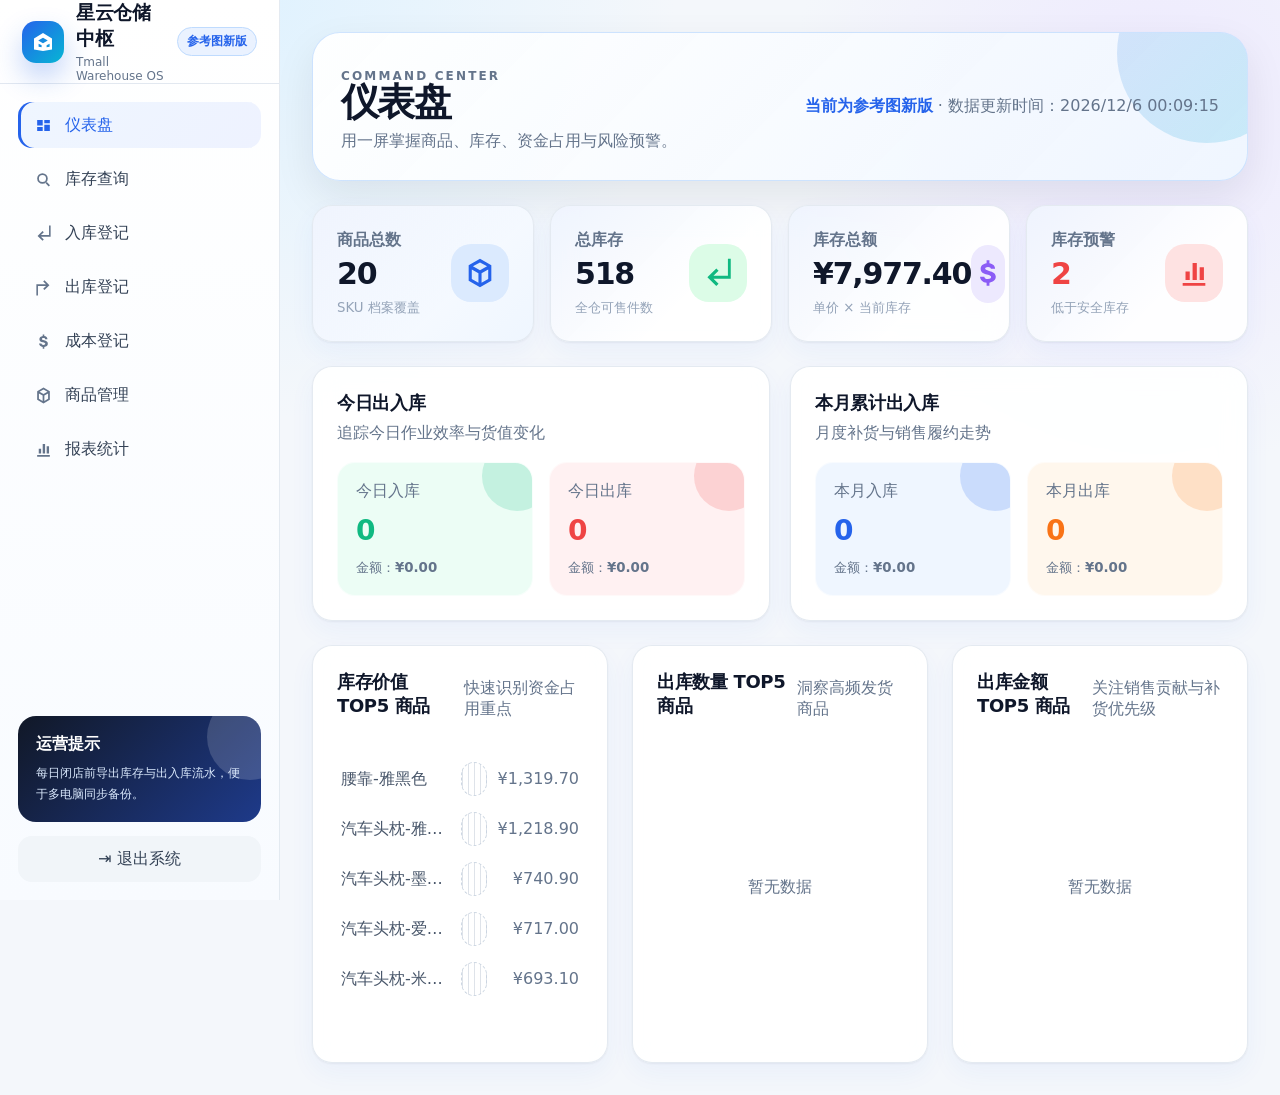
==== commit c8c8f5e5: "Document post-merge update verification" ====
--- a/天猫仓库管理系统.html
+++ b/天猫仓库管理系统.html
@@ -3,896 +3,741 @@
   <head>
     <meta charset="UTF-8" />
     <meta name="viewport" content="width=device-width, initial-scale=1.0" />
-    <title>天猫店铺仓库管理系统</title>
+    <title>星云仓储中枢 - 参考图新版</title>
     <style>
 :root {
   color-scheme: light;
-  --bg: #f6f7fb;
-  --panel: #ffffff;
-  --text: #172033;
-  --muted: #667085;
-  --line: #e5e7ef;
-  --red: #ff4d4f;
-  --red-dark: #d9363e;
-  --blue: #2f80ed;
-  --green: #13a56b;
-  --yellow: #f5a623;
-  --shadow: 0 18px 45px rgba(17, 24, 39, 0.08);
+  --bg: #f4f7fb;
+  --panel: rgba(255, 255, 255, 0.92);
+  --text: #0f172a;
+  --muted: #64748b;
+  --line: #e2e8f0;
+  --blue: #2563eb;
+  --cyan: #06b6d4;
+  --green: #10b981;
+  --red: #ef4444;
+  --orange: #f97316;
+  --purple: #8b5cf6;
+  --ink: #111827;
+  --shadow: 0 16px 40px rgba(15, 23, 42, 0.08);
+  --soft-shadow: 0 1px 2px rgba(15, 23, 42, 0.05), 0 10px 26px rgba(37, 99, 235, 0.05);
   font-family: Inter, "PingFang SC", "Microsoft YaHei", system-ui, sans-serif;
 }
 
-* {
-  box-sizing: border-box;
-}
-
-body {
-  margin: 0;
-  background: var(--bg);
-  color: var(--text);
-}
-
-button,
-input,
-textarea {
-  font: inherit;
-}
-
-button {
-  border: 0;
-  border-radius: 12px;
-  background: var(--red);
-  color: white;
-  cursor: pointer;
-  font-weight: 700;
-  padding: 12px 18px;
-  transition: transform 0.18s ease, box-shadow 0.18s ease, background 0.18s ease;
-}
-
-button:hover {
-  background: var(--red-dark);
-  box-shadow: 0 10px 22px rgba(255, 77, 79, 0.22);
-  transform: translateY(-1px);
-}
-
-button.secondary {
-  background: #172033;
-}
-
-button.secondary:hover {
-  background: #0f172a;
-  box-shadow: 0 10px 22px rgba(15, 23, 42, 0.18);
-}
-
-button.ghost {
-  background: #fff1f1;
-  color: var(--red);
-}
-
-button.ghost:hover {
-  background: #ffe1e1;
-}
-
-button.danger {
-  background: #fff0f0;
-  color: #c62828;
-}
-
-button.danger:hover {
-  background: #ffd9d9;
-  box-shadow: none;
-}
-
-.app-shell {
-  display: grid;
-  grid-template-columns: 280px 1fr;
-  min-height: 100vh;
-}
-
-.sidebar {
-  background: #151927;
-  color: white;
-  padding: 28px;
-  position: sticky;
-  top: 0;
-  height: 100vh;
-}
-
-.brand {
-  display: flex;
-  gap: 14px;
-  align-items: center;
-  margin-bottom: 42px;
-}
-
-.brand p {
-  color: #a7b0c4;
-  margin: 0 0 4px;
-}
-
-.brand strong {
-  font-size: 20px;
-}
-
-.brand-mark {
-  display: grid;
-  place-items: center;
-  width: 48px;
-  height: 48px;
-  border-radius: 16px;
-  background: var(--red);
-  font-weight: 900;
-}
-
-nav {
-  display: grid;
-  gap: 10px;
-}
-
-nav a {
-  border-radius: 14px;
-  color: #cbd5e1;
-  padding: 14px 16px;
-  text-decoration: none;
-}
-
-nav a.active,
-nav a:hover {
-  background: rgba(255, 255, 255, 0.1);
-  color: white;
-}
-
-main {
-  padding: 32px;
-}
-
-.hero,
-.panel,
-.stat-card {
-  background: var(--panel);
-  border: 1px solid rgba(229, 231, 239, 0.8);
-  border-radius: 26px;
-  box-shadow: var(--shadow);
-}
-
-.hero {
-  align-items: center;
-  display: flex;
-  justify-content: space-between;
-  margin-bottom: 24px;
-  padding: 30px;
-}
-
-.eyebrow {
-  color: var(--red);
-  font-size: 12px;
-  font-weight: 800;
-  letter-spacing: 0.14em;
-  margin: 0 0 8px;
-  text-transform: uppercase;
-}
-
-h1,
-h2 {
-  margin: 0;
-}
-
-h1 {
-  font-size: clamp(28px, 4vw, 42px);
-}
-
-.hero p:last-child,
-.hint {
-  color: var(--muted);
-}
-
-.dashboard-grid {
-  display: grid;
-  gap: 18px;
-  grid-template-columns: repeat(4, minmax(0, 1fr));
-  margin-bottom: 24px;
-}
-
-.stat-card {
-  padding: 24px;
-  position: relative;
-  overflow: hidden;
-}
-
-.stat-card::after {
-  border-radius: 999px;
-  content: "";
-  height: 82px;
-  position: absolute;
-  right: -24px;
-  top: -24px;
-  width: 82px;
-}
-
-.stat-card span,
-.stat-card small {
-  color: var(--muted);
-}
-
-.stat-card strong {
-  display: block;
-  font-size: 30px;
-  margin: 10px 0 4px;
-}
-
-.accent-red::after { background: rgba(255, 77, 79, 0.16); }
-.accent-blue::after { background: rgba(47, 128, 237, 0.16); }
-.accent-green::after { background: rgba(19, 165, 107, 0.16); }
-.accent-yellow::after { background: rgba(245, 166, 35, 0.16); }
-
-.content-grid {
-  display: grid;
-  gap: 24px;
-  grid-template-columns: minmax(0, 1fr) minmax(0, 1fr);
-  margin-bottom: 24px;
-}
-
-.panel {
-  padding: 24px;
-}
-
-.panel-heading {
-  align-items: center;
-  display: flex;
-  gap: 16px;
-  justify-content: space-between;
-  margin-bottom: 18px;
-}
-
-.product-form,
-.upload-box {
-  display: grid;
-  gap: 14px;
-}
-
-label {
-  color: var(--muted);
-  display: grid;
-  gap: 8px;
-  font-size: 14px;
-  font-weight: 700;
-}
-
-input,
-textarea {
-  background: #fbfcff;
-  border: 1px solid var(--line);
-  border-radius: 12px;
-  color: var(--text);
-  outline: none;
-  padding: 12px 14px;
-  width: 100%;
-}
-
-input:focus,
-textarea:focus {
-  border-color: var(--red);
-  box-shadow: 0 0 0 4px rgba(255, 77, 79, 0.1);
-}
-
-.upload-box {
-  border: 1px dashed #ff9b9d;
-  border-radius: 18px;
-  padding: 18px;
-  text-align: center;
-}
-
-.upload-box span,
-.empty-state {
-  color: var(--muted);
-}
-
-textarea {
-  min-height: 120px;
-  margin: 14px 0;
-  resize: vertical;
-}
-
-.full {
-  width: 100%;
-}
-
-.wide-panel {
-  margin-bottom: 24px;
-}
-
-.toolbar {
-  align-items: center;
-  display: flex;
-  gap: 10px;
-}
-
-.table-wrap {
-  overflow-x: auto;
-}
-
-table {
-  border-collapse: collapse;
-  min-width: 900px;
-  width: 100%;
-}
-
-th,
-td {
-  border-bottom: 1px solid var(--line);
-  padding: 14px 12px;
-  text-align: left;
-}
-
-th {
-  color: var(--muted);
-  font-size: 13px;
-  white-space: nowrap;
-}
-
-.badge {
-  background: #ecfdf3;
-  border-radius: 999px;
-  color: var(--green);
-  display: inline-flex;
-  font-weight: 800;
-  min-width: 42px;
-  justify-content: center;
-  padding: 6px 12px;
-}
-
-.mini {
-  border-radius: 10px;
-  padding: 8px 12px;
-}
-
-.inbound { background: var(--green); }
-.outbound { background: var(--blue); }
-.inbound:hover { background: #0e8958; box-shadow: none; }
-.outbound:hover { background: #1f66bd; box-shadow: none; }
-
-.records-list {
-  display: grid;
-  gap: 12px;
-  max-height: 360px;
-  overflow: auto;
-}
-
-.record-item {
-  align-items: center;
-  background: #fbfcff;
-  border: 1px solid var(--line);
-  border-radius: 16px;
-  display: flex;
-  justify-content: space-between;
-  padding: 14px;
-}
-
-.record-item strong {
-  display: block;
-}
-
-.record-item small {
-  color: var(--muted);
-}
-
-.record-type {
-  border-radius: 999px;
-  color: white;
-  font-weight: 800;
-  padding: 6px 10px;
-}
-
-.record-type.in { background: var(--green); }
-.record-type.out { background: var(--blue); }
-.record-type.create { background: var(--red); }
-
-@media (max-width: 1100px) {
-  .app-shell {
-    grid-template-columns: 1fr;
-  }
-
-  .sidebar {
-    height: auto;
-    position: static;
-  }
-
-  nav {
-    grid-template-columns: repeat(5, minmax(0, 1fr));
-  }
-
-  .dashboard-grid,
-  .content-grid {
-    grid-template-columns: repeat(2, minmax(0, 1fr));
-  }
-}
-
-@media (max-width: 760px) {
-  main,
-  .sidebar {
-    padding: 18px;
-  }
-
-  .hero,
-  .panel-heading,
-  .responsive-heading,
-  .toolbar {
-    align-items: stretch;
-    flex-direction: column;
-  }
-
-  nav,
-  .dashboard-grid,
-  .content-grid {
-    grid-template-columns: 1fr;
-  }
-
-  table,
-  thead,
-  tbody,
-  th,
-  td,
-  tr {
-    display: block;
-    min-width: 0;
-  }
-
-  thead {
-    display: none;
-  }
-
-  tr {
-    border: 1px solid var(--line);
-    border-radius: 18px;
-    margin-bottom: 12px;
-    padding: 10px;
-  }
-
-  td {
-    align-items: center;
-    border-bottom: 0;
-    display: flex;
-    justify-content: space-between;
-  }
-
-  td::before {
-    color: var(--muted);
-    content: attr(data-label);
-    font-weight: 700;
-  }
-}
+* { box-sizing: border-box; }
+body { margin: 0; background: radial-gradient(circle at 20% 0%, #e0f2fe 0, transparent 28%), radial-gradient(circle at 90% 10%, #ede9fe 0, transparent 24%), var(--bg); color: var(--text); }
+button, input, select { font: inherit; }
+button { cursor: pointer; }
+svg { fill: currentColor; height: 1em; width: 1em; }
+.icon-sprite { height: 0; position: absolute; width: 0; }
+
+.app-shell { display: grid; grid-template-columns: 280px 1fr; min-height: 100vh; }
+.sidebar { background: linear-gradient(180deg, #ffffff 0%, #f8fbff 100%); border-right: 1px solid rgba(226, 232, 240, 0.9); display: flex; flex-direction: column; height: 100vh; left: 0; padding: 0 18px 18px; position: sticky; top: 0; }
+.brand { align-items: center; border-bottom: 1px solid var(--line); display: grid; gap: 12px; grid-template-columns: 42px 1fr auto; min-height: 82px; margin: 0 -18px 18px; padding: 0 22px; }
+.brand-icon { align-items: center; background: linear-gradient(135deg, var(--blue), var(--cyan)); border-radius: 14px; box-shadow: 0 14px 28px rgba(37, 99, 235, 0.28); color: white; display: inline-flex; font-size: 24px; height: 42px; justify-content: center; width: 42px; }
+.brand-copy strong { display: block; font-size: 19px; letter-spacing: -0.02em; }
+.brand-copy small { color: var(--muted); display: block; font-size: 12px; margin-top: 3px; }
+.version-pill { background: #eaf2ff; border: 1px solid #bfdbfe; border-radius: 999px; color: var(--blue); font-size: 12px; font-weight: 800; padding: 5px 9px; white-space: nowrap; }
+.version-text { color: var(--blue); }
+.nav-list { display: grid; gap: 8px; }
+.nav-item, .logout { align-items: center; background: transparent; border: 0; border-radius: 14px; color: #334155; display: flex; gap: 12px; min-height: 46px; padding: 0 16px; text-align: left; transition: 0.2s ease; }
+.nav-item svg { color: #64748b; font-size: 19px; }
+.nav-item.active, .nav-item:hover { background: linear-gradient(135deg, #eff6ff, #eef2ff); box-shadow: inset 3px 0 0 var(--blue); color: var(--blue); }
+.nav-item.active svg, .nav-item:hover svg { color: var(--blue); }
+.sidebar-card { background: linear-gradient(135deg, #111827, #1e3a8a); border-radius: 18px; color: white; margin-top: auto; padding: 18px; position: relative; overflow: hidden; }
+.sidebar-card::after { background: rgba(255,255,255,.16); border-radius: 999px; content: ""; height: 86px; position: absolute; right: -32px; top: -22px; width: 86px; }
+.sidebar-card b, .sidebar-card span { display: block; position: relative; z-index: 1; }
+.sidebar-card span { color: #dbeafe; font-size: 12px; line-height: 1.7; margin-top: 8px; }
+.logout { background: #f1f5f9; justify-content: center; margin-top: 14px; }
+.workspace { min-width: 0; padding: 32px; }
+.view { display: none; }
+.view.active { display: block; }
+
+.page-head { align-items: center; display: flex; justify-content: space-between; gap: 18px; margin-bottom: 24px; }
+.hero-head { background: linear-gradient(135deg, rgba(255,255,255,.95), rgba(239,246,255,.92)); border: 1px solid rgba(191, 219, 254, .75); border-radius: 28px; box-shadow: var(--shadow); padding: 28px; position: relative; overflow: hidden; }
+.hero-head::after { background: linear-gradient(135deg, rgba(37,99,235,.15), rgba(6,182,212,.18)); border-radius: 999px; content: ""; height: 180px; position: absolute; right: -50px; top: -70px; width: 180px; }
+.kicker { color: var(--blue); font-size: 12px; font-weight: 900; letter-spacing: .18em; margin: 0 0 8px; text-transform: uppercase; }
+h1 { font-size: clamp(26px, 3vw, 38px); letter-spacing: -0.04em; line-height: 1.05; margin: 0; }
+h2 { font-size: 18px; letter-spacing: -0.02em; margin: 0; }
+.page-head p, .panel-title p { color: var(--muted); margin: 8px 0 0; }
+.updated { color: var(--muted); position: relative; z-index: 1; white-space: nowrap; }
+.actions { display: flex; flex-wrap: wrap; gap: 10px; }
+
+.btn { align-items: center; border: 1px solid var(--line); border-radius: 12px; display: inline-flex; gap: 8px; min-height: 40px; padding: 0 16px; transition: .18s ease; }
+.btn.primary { background: linear-gradient(135deg, var(--blue), #4f46e5); border-color: transparent; box-shadow: 0 12px 24px rgba(37, 99, 235, .22); color: #fff; }
+.btn.light { background: rgba(255,255,255,.9); color: #334155; }
+.btn:hover, .tab:hover, .link-btn:hover { transform: translateY(-1px); }
+.icon-btn { background: transparent; border: 0; color: #64748b; font-size: 20px; }
+
+.metric-grid { display: grid; gap: 16px; margin-bottom: 24px; }
+.metric-grid.four { grid-template-columns: repeat(4, minmax(0, 1fr)); }
+.metric-grid.three { grid-template-columns: repeat(3, minmax(0, 1fr)); }
+.metric-grid.two { grid-template-columns: repeat(2, minmax(0, 1fr)); }
+.metric-card, .mini-metric, .panel, .filter-card, .table-card, .report-tabs { background: var(--panel); border: 1px solid rgba(226, 232, 240, .9); border-radius: 20px; box-shadow: var(--soft-shadow); backdrop-filter: blur(12px); }
+.metric-card { align-items: center; display: flex; justify-content: space-between; min-height: 116px; overflow: hidden; padding: 24px; position: relative; }
+.metric-card::before { background: linear-gradient(135deg, rgba(37,99,235,.08), transparent 65%); content: ""; inset: 0; opacity: .9; position: absolute; }
+.metric-card > * { position: relative; z-index: 1; }
+.metric-card.featured { background: linear-gradient(135deg, #ffffff, #eff6ff); }
+.metric-card.small { align-items: flex-start; display: block; min-height: 96px; }
+.metric-card span, .mini-metric span { color: var(--muted); display: block; font-weight: 700; margin-bottom: 8px; }
+.metric-card strong, .mini-metric strong { display: block; font-size: 30px; letter-spacing: -0.04em; line-height: 1; }
+.metric-card small { color: #94a3b8; display: block; margin-top: 10px; }
+.icon { align-items: center; border-radius: 20px; display: inline-flex; font-size: 34px; height: 58px; justify-content: center; width: 58px; }
+.icon.blue { background: #dbeafe; color: var(--blue); } .icon.green { background: #dcfce7; color: var(--green); } .icon.red { background: #fee2e2; color: var(--red); } .icon.purple { background: #ede9fe; color: var(--purple); }
+.blue, .blue-text { color: var(--blue); } .green, .green-text { color: var(--green); } .red, .red-text, .danger-text { color: var(--red); } .purple { color: var(--purple); }
+.mini-metric { align-items: center; display: flex; gap: 14px; min-height: 92px; padding: 20px; }
+.bubble { align-items: center; border-radius: 16px; display: inline-flex; font-style: normal; height: 44px; justify-content: center; width: 44px; }
+.bubble.blue { background: #dbeafe; color: var(--blue); } .bubble.green { background: #dcfce7; color: var(--green); } .bubble.red { background: #fee2e2; color: var(--red); } .bubble.yellow { background: #fef3c7; color: #d97706; }
+
+.summary-row { display: grid; gap: 20px; grid-template-columns: 1fr 1fr; margin-bottom: 24px; }
+.panel { padding: 24px; }
+.panel-title { align-items: flex-start; display: flex; justify-content: space-between; margin-bottom: 18px; }
+.soft-grid { display: grid; gap: 16px; grid-template-columns: 1fr 1fr; }
+.soft-card { border: 1px solid rgba(255,255,255,.6); border-radius: 18px; overflow: hidden; padding: 18px; position: relative; }
+.soft-card::after { border-radius: 999px; content: ""; height: 70px; opacity: .18; position: absolute; right: -20px; top: -22px; width: 70px; }
+.soft-card span, .soft-card small { color: var(--muted); display: block; }
+.soft-card strong { display: block; font-size: 28px; letter-spacing: -0.04em; margin: 12px 0; }
+.soft-card.in { background: #ecfdf5; color: var(--green); } .soft-card.in::after { background: var(--green); }
+.soft-card.out { background: #fff1f2; color: var(--red); } .soft-card.out::after { background: var(--red); }
+.soft-card.month-in { background: #eff6ff; color: var(--blue); } .soft-card.month-in::after { background: var(--blue); }
+.soft-card.month-out { background: #fff7ed; color: var(--orange); } .soft-card.month-out::after { background: var(--orange); }
+.chart-grid { display: grid; gap: 24px; grid-template-columns: repeat(3, minmax(0, 1fr)); }
+.bar-chart { height: 300px; padding: 8px 4px; }
+.bar-row { align-items: center; display: grid; gap: 10px; grid-template-columns: 110px 1fr 82px; margin: 16px 0; }
+.bar-label { color: #475569; overflow: hidden; text-overflow: ellipsis; white-space: nowrap; }
+.bar-track { background-image: linear-gradient(to right, rgba(148,163,184,.3) 1px, transparent 1px); background-size: 25% 100%; border: 1px dashed #cbd5e1; border-radius: 999px; height: 34px; overflow: hidden; }
+.bar-fill { background: linear-gradient(90deg, var(--blue), var(--cyan)); border-radius: inherit; height: 100%; }
+.bar-value { color: #64748b; text-align: right; }
+.empty-chart { align-items: center; color: var(--muted); display: flex; height: 300px; justify-content: center; }
+
+.warning-box { background: linear-gradient(135deg, #fff7ed, #fff1f2); border: 1px solid #fecaca; border-radius: 20px; color: var(--red); margin-bottom: 24px; padding: 20px; }
+.warning-box.hidden { display: none; }
+.warning-box strong { display: block; font-size: 18px; }
+.warning-box p { color: #9f1239; margin: 8px 0 0; }
+#warningTags { display: flex; flex-wrap: wrap; gap: 8px; margin-top: 14px; }
+.warn-tag { background: rgba(254, 226, 226, .9); border: 1px solid #fecaca; border-radius: 999px; color: #dc2626; padding: 7px 12px; }
+.filter-card { margin-bottom: 24px; padding: 16px; }
+input, select { background: #fff; border: 1px solid #cfd8e3; border-radius: 12px; height: 42px; outline: none; padding: 0 14px; transition: .18s ease; }
+input:focus, select:focus { border-color: var(--blue); box-shadow: 0 0 0 4px rgba(37, 99, 235, .12); }
+.filter-card input[type="search"] { width: 100%; }
+.tabs { display: flex; flex-wrap: wrap; gap: 8px; margin-top: 16px; }
+.tab { background: #f8fafc; border: 1px solid var(--line); border-radius: 999px; color: #334155; height: 38px; padding: 0 18px; transition: .18s ease; }
+.tab.active { background: linear-gradient(135deg, var(--blue), #4f46e5); border-color: transparent; box-shadow: 0 10px 18px rgba(37,99,235,.18); color: #fff; }
+.date-row { align-items: center; display: flex; flex-wrap: wrap; gap: 10px; margin-top: 16px; }
+.date-row.right { margin: 0 0 0 auto; }
+
+.table-card { overflow-x: auto; }
+table { border-collapse: separate; border-spacing: 0; min-width: 980px; width: 100%; }
+th, td { border-bottom: 1px solid var(--line); padding: 16px 24px; text-align: left; white-space: nowrap; }
+th { background: #f8fafc; color: #64748b; font-size: 13px; font-weight: 800; letter-spacing: .02em; }
+td { height: 62px; }
+tbody tr { transition: .16s ease; }
+tbody tr:hover { background: #f8fbff; }
+.product-title strong { display: block; }
+.product-title small { color: var(--muted); display: block; margin-top: 5px; }
+.money { color: var(--blue); font-weight: 700; }
+.stock-cell { align-items: center; display: flex; gap: 8px; }
+.stock-bar { background: #e5e7eb; border-radius: 999px; height: 8px; overflow: hidden; width: 104px; }
+.stock-bar span { background: linear-gradient(90deg, #22c55e, #06b6d4); display: block; height: 100%; }
+.badge { border-radius: 999px; display: inline-flex; font-weight: 800; padding: 5px 10px; }
+.badge.ok { background: #dcfce7; color: #15803d; }
+.badge.low { background: #fee2e2; color: #dc2626; }
+.action-row { display: inline-flex; gap: 6px; }
+.link-btn, .delete-btn { background: transparent; border: 0; border-radius: 9px; padding: 7px 8px; transition: .18s ease; }
+.link-btn { color: var(--blue); } .link-btn:hover { background: #eff6ff; }
+.delete-btn { color: var(--red); } .delete-btn:hover { background: #fef2f2; }
+.cost-chip { background: #dbeafe; border-radius: 999px; color: #1d4ed8; font-weight: 800; padding: 6px 11px; }
+
+.report-tabs { align-items: center; display: flex; flex-wrap: wrap; gap: 10px; margin-bottom: 24px; padding: 16px; }
+.chart-panel { margin-bottom: 24px; }
+#trendCanvas { height: 300px; max-width: 100%; width: 100%; }
+.empty-frame, .top-frame { background: repeating-linear-gradient(45deg, #f8fafc, #f8fafc 10px, #ffffff 10px, #ffffff 20px); border: 1px dashed #cbd5e1; border-radius: 18px; min-height: 260px; margin: 10px auto 24px; width: 92%; }
+.top-frame { background: #fff; border-style: solid; display: grid; gap: 12px; padding: 18px; }
+.top-row { align-items: center; display: grid; gap: 10px; grid-template-columns: 130px 1fr 1fr 54px; }
+.top-row span { color: #475569; overflow: hidden; text-overflow: ellipsis; white-space: nowrap; }
+.top-row b, .top-row i { border-radius: 999px; display: block; height: 12px; min-width: 4px; }
+.top-row b { background: linear-gradient(90deg, #10b981, #34d399); justify-self: end; }
+.top-row i { background: linear-gradient(90deg, #f87171, #ef4444); justify-self: start; }
+.top-row em { color: var(--muted); font-style: normal; text-align: right; }
+.legend { color: var(--muted); text-align: center; }
+.green-dot, .red-dot { border-radius: 999px; display: inline-block; height: 12px; margin: 0 5px 0 16px; width: 12px; }
+.green-dot { background: #10b981; } .red-dot { background: #ef4444; }
+
+dialog { border: 0; border-radius: 22px; box-shadow: 0 28px 90px rgba(15, 23, 42, .28); padding: 0; width: min(560px, calc(100vw - 32px)); }
+dialog::backdrop { background: rgba(15, 23, 42, .42); backdrop-filter: blur(5px); }
+.dialog-card { display: grid; gap: 14px; padding: 26px; }
+.dialog-card h2 { margin-bottom: 4px; }
+.dialog-card label { color: var(--muted); display: grid; gap: 7px; font-weight: 700; }
+.dialog-card menu { display: flex; gap: 10px; justify-content: flex-end; margin: 8px 0 0; padding: 0; }
+
+@media (max-width: 1200px) { .metric-grid.four, .chart-grid { grid-template-columns: repeat(2, minmax(0, 1fr)); } .summary-row { grid-template-columns: 1fr; } }
+@media (max-width: 760px) { .app-shell { grid-template-columns: 1fr; } .sidebar { height: auto; position: static; } .workspace { padding: 18px; } .page-head, .actions, .report-tabs { align-items: stretch; flex-direction: column; } .metric-grid.four, .metric-grid.three, .metric-grid.two, .chart-grid, .soft-grid { grid-template-columns: 1fr; } .updated { white-space: normal; } }
 
     </style>
   </head>
-  <body>
+  <body data-app-version="reference-v4">
+    <svg aria-hidden="true" class="icon-sprite">
+      <symbol id="icon-logo" viewBox="0 0 24 24"><path d="M3 8.6 12 3l9 5.6v10.8L12 21l-9-1.6V8.6Zm4.2 1.9 4.8 2.7 4.8-2.7L12 7.7l-4.8 2.8Zm.4 3.2v3.1l3 0.5v-2.1l-3-1.5Zm8 1.5v2.1l3-.5v-3.1l-3 1.5Z"/></symbol>
+      <symbol id="icon-dashboard" viewBox="0 0 24 24"><path d="M4 5h7v7H4V5Zm9 0h7v4h-7V5ZM4 14h7v5H4v-5Zm9-3h7v8h-7v-8Z"/></symbol>
+      <symbol id="icon-search" viewBox="0 0 24 24"><path d="M10.7 4a6.7 6.7 0 1 1 0 13.4A6.7 6.7 0 0 1 10.7 4Zm0 2.2a4.5 4.5 0 1 0 0 9 4.5 4.5 0 0 0 0-9Zm5.5 9 4 4-1.6 1.6-4-4 1.6-1.6Z"/></symbol>
+      <symbol id="icon-in" viewBox="0 0 24 24"><path d="M19 5v12H8.8l3.6-3.6-1.6-1.6L4.5 18l6.3 6.2 1.6-1.6L8.8 19H21V5h-2Z" transform="translate(0 -3)"/></symbol>
+      <symbol id="icon-out" viewBox="0 0 24 24"><path d="M5 19V7h10.2l-3.6 3.6 1.6 1.6L19.5 6 13.2-.2l-1.6 1.6L15.2 5H3v14h2Z" transform="translate(0 3)"/></symbol>
+      <symbol id="icon-cost" viewBox="0 0 24 24"><path d="M13 3v2.1c2.3.4 4 1.7 4 3.9h-3c0-.8-.7-1.3-2-1.3-1.2 0-2 .5-2 1.2 0 .8.8 1.1 2.8 1.6 2.8.7 4.7 1.7 4.7 4.2 0 2.2-1.7 3.7-4.5 4.1V21h-2v-2.1c-2.7-.4-4.5-1.9-4.6-4.3h3c.1 1.1 1 1.7 2.5 1.7 1.5 0 2.3-.6 2.3-1.4 0-.8-.7-1.2-2.9-1.8-2.5-.6-4.5-1.5-4.5-4.1 0-2.1 1.7-3.5 4.2-3.9V3h2Z"/></symbol>
+      <symbol id="icon-box" viewBox="0 0 24 24"><path d="m12 2 8 4.5v11L12 22l-8-4.5v-11L12 2Zm0 2.5L7 7.3l5 2.8 5-2.8-5-2.8Zm-5.8 5v6.7l4.7 2.6v-6.7L6.2 9.5Zm11.6 0-4.7 2.6v6.7l4.7-2.6V9.5Z"/></symbol>
+      <symbol id="icon-report" viewBox="0 0 24 24"><path d="M4 19h16v2H4v-2Zm2-8h3v6H6v-6Zm5-6h3v12h-3V5Zm5 3h3v9h-3V8Z"/></symbol>
+      <symbol id="icon-export" viewBox="0 0 24 24"><path d="M11 4h2v8l3-3 1.4 1.4L12 15.8l-5.4-5.4L8 9l3 3V4ZM5 18h14v2H5v-2Z"/></symbol>
+      <symbol id="icon-plus" viewBox="0 0 24 24"><path d="M11 5h2v6h6v2h-6v6h-2v-6H5v-2h6V5Z"/></symbol>
+    </svg>
     <div class="app-shell">
-      <aside class="sidebar" aria-label="系统导航">
+      <aside class="sidebar" aria-label="仓库管理导航">
         <div class="brand">
-          <span class="brand-mark">猫</span>
-          <div>
-            <p>天猫店铺</p>
-            <strong>仓库管理系统</strong>
+          <span class="brand-icon" aria-hidden="true"><svg><use href="#icon-logo"></use></svg></span>
+          <div class="brand-copy"><strong>星云仓储中枢</strong><small>Tmall Warehouse OS</small></div>
+          <span class="version-pill">参考图新版</span>
+        </div>
+        <nav class="nav-list">
+          <button class="nav-item active" data-view="dashboard" type="button"><svg><use href="#icon-dashboard"></use></svg><span>仪表盘</span></button>
+          <button class="nav-item" data-view="inventory" type="button"><svg><use href="#icon-search"></use></svg><span>库存查询</span></button>
+          <button class="nav-item" data-view="stockIn" type="button"><svg><use href="#icon-in"></use></svg><span>入库登记</span></button>
+          <button class="nav-item" data-view="stockOut" type="button"><svg><use href="#icon-out"></use></svg><span>出库登记</span></button>
+          <button class="nav-item" data-view="costs" type="button"><svg><use href="#icon-cost"></use></svg><span>成本登记</span></button>
+          <button class="nav-item" data-view="products" type="button"><svg><use href="#icon-box"></use></svg><span>商品管理</span></button>
+          <button class="nav-item" data-view="reports" type="button"><svg><use href="#icon-report"></use></svg><span>报表统计</span></button>
+        </nav>
+        <div class="sidebar-card"><b>运营提示</b><span>每日闭店前导出库存与出入库流水，便于多电脑同步备份。</span></div>
+        <button class="logout" type="button">⇥ 退出系统</button>
+      </aside>
+
+      <main class="workspace">
+        <section class="view active" id="view-dashboard">
+          <div class="page-head hero-head"><div><p class="kicker">Command Center</p><h1>仪表盘</h1><p>用一屏掌握商品、库存、资金占用与风险预警。</p></div><span class="updated"><b class="version-text">当前为参考图新版</b> · 数据更新时间：<span id="updatedAt"></span></span></div>
+          <div class="metric-grid four">
+            <article class="metric-card featured"><div><span>商品总数</span><strong id="dashProductCount">0</strong><small>SKU 档案覆盖</small></div><i class="icon blue"><svg><use href="#icon-box"></use></svg></i></article>
+            <article class="metric-card"><div><span>总库存</span><strong id="dashStockTotal">0</strong><small>全仓可售件数</small></div><i class="icon green"><svg><use href="#icon-in"></use></svg></i></article>
+            <article class="metric-card"><div><span>库存总额</span><strong id="dashInventoryValue">¥0.00</strong><small>单价 × 当前库存</small></div><i class="icon purple"><svg><use href="#icon-cost"></use></svg></i></article>
+            <article class="metric-card"><div><span>库存预警</span><strong class="danger-text" id="dashWarningCount">0</strong><small>低于安全库存</small></div><i class="icon red"><svg><use href="#icon-report"></use></svg></i></article>
           </div>
-        </div>
-        <nav>
-          <a href="#dashboard" class="active">数据仪表盘</a>
-          <a href="#manual-form">手动添加</a>
-          <a href="#batch-import">批量导入</a>
-          <a href="#inventory">库存列表</a>
-          <a href="#records">出入库记录</a>
-        </nav>
-      </aside>
-
-      <main>
-        <header class="hero">
-          <div>
-            <p class="eyebrow">Warehouse Control Center</p>
-            <h1>简洁清晰的店铺库存总览</h1>
-            <p>集中管理商品资料、成本、库存数量和每一次出入库流水。</p>
+          <div class="summary-row">
+            <article class="panel half"><div class="panel-title"><div><h2>今日出入库</h2><p>追踪今日作业效率与货值变化</p></div></div><div class="soft-grid"><div class="soft-card in"><span>今日入库</span><strong id="todayInQty">0</strong><small>金额：<b id="todayInAmount">¥0.00</b></small></div><div class="soft-card out"><span>今日出库</span><strong id="todayOutQty">0</strong><small>金额：<b id="todayOutAmount">¥0.00</b></small></div></div></article>
+            <article class="panel half"><div class="panel-title"><div><h2>本月累计出入库</h2><p>月度补货与销售履约走势</p></div></div><div class="soft-grid"><div class="soft-card month-in"><span>本月入库</span><strong id="monthInQty">0</strong><small>金额：<b id="monthInAmount">¥0.00</b></small></div><div class="soft-card month-out"><span>本月出库</span><strong id="monthOutQty">0</strong><small>金额：<b id="monthOutAmount">¥0.00</b></small></div></div></article>
           </div>
-          <button class="secondary" id="seedDemoBtn" type="button">载入演示数据</button>
-        </header>
-
-        <section id="dashboard" class="dashboard-grid" aria-label="数据仪表盘">
-          <article class="stat-card accent-red">
-            <span>SKU 数量</span>
-            <strong id="skuCount">0</strong>
-            <small>当前商品规格总数</small>
-          </article>
-          <article class="stat-card accent-blue">
-            <span>在库总数</span>
-            <strong id="stockTotal">0</strong>
-            <small>全部商品库存件数</small>
-          </article>
-          <article class="stat-card accent-green">
-            <span>库存成本</span>
-            <strong id="inventoryValue">¥0.00</strong>
-            <small>商品成本 × 在库数量</small>
-          </article>
-          <article class="stat-card accent-yellow">
-            <span>打包成本</span>
-            <strong id="packingValue">¥0.00</strong>
-            <small>打包成本 × 在库数量</small>
-          </article>
+          <div class="chart-grid">
+            <article class="panel"><div class="panel-title"><h2>库存价值 TOP5 商品</h2><p>快速识别资金占用重点</p></div><div id="valueTopChart" class="bar-chart"></div></article>
+            <article class="panel"><div class="panel-title"><h2>出库数量 TOP5 商品</h2><p>洞察高频发货商品</p></div><div id="outQtyTopChart" class="empty-chart">暂无数据</div></article>
+            <article class="panel"><div class="panel-title"><h2>出库金额 TOP5 商品</h2><p>关注销售贡献与补货优先级</p></div><div id="outAmountTopChart" class="empty-chart">暂无数据</div></article>
+          </div>
         </section>
 
-        <section class="content-grid">
-          <article id="manual-form" class="panel">
-            <div class="panel-heading">
-              <div>
-                <p class="eyebrow">Manual Entry</p>
-                <h2>手动添加商品</h2>
-              </div>
-            </div>
-            <form id="productForm" class="product-form">
-              <label>
-                商品名称
-                <input name="name" required placeholder="例如：猫粮储存罐" />
-              </label>
-              <label>
-                商品规格
-                <input name="spec" required placeholder="例如：3L / 白色" />
-              </label>
-              <label>
-                商品成本（元）
-                <input name="cost" type="number" min="0" step="0.01" required placeholder="0.00" />
-              </label>
-              <label>
-                打包成本（元）
-                <input name="packingCost" type="number" min="0" step="0.01" required placeholder="0.00" />
-              </label>
-              <label>
-                在库数量
-                <input name="stock" type="number" min="0" step="1" required placeholder="0" />
-              </label>
-              <button type="submit">保存商品</button>
-            </form>
-          </article>
-
-          <article id="batch-import" class="panel">
-            <div class="panel-heading">
-              <div>
-                <p class="eyebrow">Batch Import</p>
-                <h2>批量添加商品</h2>
-              </div>
-              <button class="ghost" id="downloadTemplateBtn" type="button">下载模板</button>
-            </div>
-            <p class="hint">支持 CSV 文件，表头必须为：商品名称,商品规格,商品成本,打包成本,在库数量。</p>
-            <div class="upload-box">
-              <input id="csvInput" type="file" accept=".csv,text/csv" />
-              <span>选择 CSV 后会自动导入并合并同名同规格商品</span>
-            </div>
-            <textarea id="pasteArea" placeholder="也可粘贴 CSV 内容后点击导入"></textarea>
-            <button class="secondary full" id="pasteImportBtn" type="button">导入粘贴内容</button>
-          </article>
+        <section class="view" id="view-inventory">
+          <div class="page-head"><div><p class="kicker">Inventory Radar</p><h1>库存查询</h1><p>搜索、筛选并识别低库存风险。</p></div><button class="btn light" id="exportInventoryBtn" type="button"><svg><use href="#icon-export"></use></svg> 导出Excel</button></div>
+          <div class="metric-grid four compact"><article class="mini-metric"><i class="bubble blue"><svg><use href="#icon-box"></use></svg></i><div><span>商品总数</span><strong id="invProductCount">0</strong></div></article><article class="mini-metric"><i class="bubble green"><svg><use href="#icon-in"></use></svg></i><div><span>总库存量</span><strong id="invStockTotal">0</strong></div></article><article class="mini-metric"><i class="bubble blue"><svg><use href="#icon-cost"></use></svg></i><div><span>在库金额</span><strong id="invAmount">¥0.00</strong></div></article><article class="mini-metric"><i class="bubble red"><svg><use href="#icon-report"></use></svg></i><div><span>库存不足</span><strong id="invWarningCount">0</strong></div></article></div>
+          <div class="warning-box" id="warningBox"><strong>智能库存预警</strong><p>以下商品低于安全库存，请优先安排补货或调整销售节奏。</p><div id="warningTags"></div></div>
+          <div class="filter-card"><input id="inventorySearch" type="search" placeholder="搜索商品名称、编码或分类..." /><div class="tabs"><button class="tab active" data-filter="all" type="button">全部 (<span id="tabAll">0</span>)</button><button class="tab" data-filter="normal" type="button">库存正常 (<span id="tabNormal">0</span>)</button><button class="tab" data-filter="low" type="button">库存不足 (<span id="tabLow">0</span>)</button></div></div>
+          <div class="table-card"><table><thead><tr><th>商品名称</th><th>分类</th><th>单位</th><th>单价</th><th>当前库存</th><th>库存金额</th><th>库存状态</th><th>操作</th></tr></thead><tbody id="inventoryBody"></tbody></table></div>
         </section>
 
-        <section id="inventory" class="panel wide-panel">
-          <div class="panel-heading responsive-heading">
-            <div>
-              <p class="eyebrow">Inventory</p>
-              <h2>商品库存列表</h2>
-            </div>
-            <div class="toolbar">
-              <input id="searchInput" type="search" placeholder="搜索商品名称或规格" />
-              <button class="ghost" id="exportBtn" type="button">导出 CSV</button>
-              <button class="danger" id="clearBtn" type="button">清空数据</button>
-            </div>
-          </div>
-          <div class="table-wrap">
-            <table>
-              <thead>
-                <tr>
-                  <th>商品名称</th>
-                  <th>商品规格</th>
-                  <th>商品成本</th>
-                  <th>打包成本</th>
-                  <th>在库数量</th>
-                  <th>入库</th>
-                  <th>出库</th>
-                  <th>操作</th>
-                </tr>
-              </thead>
-              <tbody id="inventoryBody"></tbody>
-            </table>
-          </div>
-          <p id="emptyState" class="empty-state">暂无商品，请先手动添加或批量导入。</p>
-        </section>
-
-        <section id="records" class="panel wide-panel">
-          <div class="panel-heading responsive-heading">
-            <div>
-              <p class="eyebrow">Records</p>
-              <h2>出入库记录</h2>
-            </div>
-            <button class="ghost" id="clearRecordsBtn" type="button">清空记录</button>
-          </div>
-          <div class="records-list" id="recordsList"></div>
-        </section>
+        <section class="view" id="view-stockIn"><div class="page-head"><div><p class="kicker">Inbound Flow</p><h1>入库登记</h1><p>记录采购补货、批次、供应商与入库金额。</p></div><div class="actions"><button class="btn light" id="importStockInBtn" type="button">↥ 批量导入</button><button class="btn light" id="exportStockInBtn" type="button"><svg><use href="#icon-export"></use></svg> 导出 Excel</button><button class="btn primary" id="addStockInBtn" type="button"><svg><use href="#icon-plus"></use></svg> 添加入库</button></div></div><div class="metric-grid three"><article class="metric-card small"><span>入库记录数</span><strong id="inRecordCount">0</strong><small>已归档批次</small></article><article class="metric-card small"><span>总入库数量</span><strong class="blue-text" id="inQtyTotal">0</strong><small>累计补货件数</small></article><article class="metric-card small"><span>总金额</span><strong class="green-text" id="inAmountTotal">¥0.00</strong><small>补货货值</small></article></div><div class="filter-card"><input id="stockInSearch" type="search" placeholder="搜索批次号或商品名称..." /><div class="date-row"><span>▣</span><input id="stockInStart" type="date" /><span>至</span><input id="stockInEnd" type="date" /></div></div><div class="table-card"><table><thead><tr><th><input type="checkbox" /></th><th>批次号</th><th>商品</th><th>供应商</th><th>数量</th><th>单价</th><th>总金额</th><th>入库日期</th><th>操作员</th><th>操作</th></tr></thead><tbody id="stockInBody"></tbody></table></div></section>
+
+        <section class="view" id="view-stockOut"><div class="page-head"><div><p class="kicker">Outbound Flow</p><h1>出库登记</h1><p>记录销售发货、用途与库存扣减过程。</p></div><div class="actions"><button class="btn light" id="importStockOutBtn" type="button">↥ 批量导入</button><button class="btn light" id="exportStockOutBtn" type="button"><svg><use href="#icon-export"></use></svg> 导出Excel</button><button class="btn primary" id="addStockOutBtn" type="button"><svg><use href="#icon-plus"></use></svg> 添加出库</button></div></div><div class="metric-grid two"><article class="metric-card small"><span>出库记录数</span><strong id="outRecordCount">0</strong><small>履约流水</small></article><article class="metric-card small"><span>总出库数量</span><strong class="red-text" id="outQtyTotal">0</strong><small>累计扣减件数</small></article></div><div class="filter-card"><input id="stockOutSearch" type="search" placeholder="搜索商品名称..." /><div class="date-row"><span>▣</span><input id="stockOutStart" type="date" /><span>至</span><input id="stockOutEnd" type="date" /></div></div><div class="table-card"><table><thead><tr><th><input type="checkbox" /></th><th>出库日期</th><th>商品</th><th>数量</th><th>用途</th><th>操作</th></tr></thead><tbody id="stockOutBody"></tbody></table></div></section>
+
+        <section class="view" id="view-costs"><div class="page-head"><div><p class="kicker">Cost Ledger</p><h1>成本登记</h1><p>把采购、快递、代发和其他成本纳入统一台账。</p></div><div class="actions"><button class="btn light" id="exportCostsBtn" type="button"><svg><use href="#icon-export"></use></svg> 导出Excel</button><button class="btn primary" id="addCostBtn" type="button"><svg><use href="#icon-plus"></use></svg> 添加成本</button></div></div><div class="metric-grid four"><article class="metric-card small"><span>总成本</span><strong class="red-text" id="costTotal">¥0.00</strong><small>全部成本合计</small></article><article class="metric-card small"><span>采购成本</span><strong id="purchaseCost">¥0.00</strong><small>进货采购支出</small></article><article class="metric-card small"><span>快递成本</span><strong id="expressCost">¥0.00</strong><small>物流履约费用</small></article><article class="metric-card small"><span>代发成本</span><strong id="agencyCost">¥0.00</strong><small>供应链代发</small></article><article class="metric-card small"><span>其他成本</span><strong id="otherCost">¥0.00</strong><small>杂项费用</small></article></div><div class="filter-card"><select id="costTypeFilter"><option value="all">全部成本类型</option><option value="采购成本">采购成本</option><option value="快递成本">快递成本</option><option value="代发成本">代发成本</option><option value="其他成本">其他成本</option></select></div><div class="table-card"><table><thead><tr><th><input type="checkbox" /></th><th>成本类型</th><th>金额</th><th>日期</th><th>操作员</th><th>说明</th><th>操作</th></tr></thead><tbody id="costBody"></tbody></table></div></section>
+
+        <section class="view" id="view-products"><div class="page-head"><div><p class="kicker">Product Studio</p><h1>商品管理</h1><p>维护商品档案、分类、价格、安全库存和启用状态。</p></div><div class="actions"><button class="btn light" id="exportProductsBtn" type="button"><svg><use href="#icon-export"></use></svg> 导出Excel</button><button class="btn primary" id="addProductBtn" type="button"><svg><use href="#icon-plus"></use></svg> 添加商品</button></div></div><div class="filter-card"><input id="productSearch" type="search" placeholder="搜索商品名称、编码或分类..." /></div><div class="table-card"><table><thead><tr><th>商品名称</th><th>分类</th><th>单位</th><th>单价</th><th>当前库存</th><th>状态</th><th>操作</th></tr></thead><tbody id="productBody"></tbody></table></div></section>
+
+        <section class="view" id="view-reports"><div class="page-head"><div><p class="kicker">Insight Reports</p><h1>报表统计</h1><p>把库存周转、出入库节奏和成本表现汇总成运营视图。</p></div><button class="btn light" id="exportReportsBtn" type="button"><svg><use href="#icon-export"></use></svg> 导出Excel</button></div><div class="metric-grid four"><article class="mini-metric"><i class="bubble green"><svg><use href="#icon-in"></use></svg></i><div><span>总入库量</span><strong id="reportInQty">0</strong></div></article><article class="mini-metric"><i class="bubble red"><svg><use href="#icon-out"></use></svg></i><div><span>总出库量</span><strong id="reportOutQty">0</strong></div></article><article class="mini-metric"><i class="bubble blue"><svg><use href="#icon-box"></use></svg></i><div><span>入库金额</span><strong id="reportInAmount">¥0.00</strong></div></article><article class="mini-metric"><i class="bubble yellow"><svg><use href="#icon-cost"></use></svg></i><div><span>总成本</span><strong id="reportCostTotal">¥0.00</strong></div></article></div><div class="report-tabs"><button class="tab active" type="button">出入库统计</button><button class="tab" type="button">成本分析</button><button class="tab" type="button">库存周转</button><div class="date-row right"><input id="reportStart" type="date" /><span>至</span><input id="reportEnd" type="date" /><button class="icon-btn" type="button">↻</button></div></div><article class="panel chart-panel"><div class="panel-title"><h2>每日出入库趋势</h2><p>用趋势线观察补货与发货节奏</p></div><canvas id="trendCanvas" width="1400" height="260"></canvas></article><article class="panel chart-panel"><div class="panel-title"><h2>商品出入库TOP10</h2><p>用于定位热销款与补货优先级</p></div><div id="reportTopChart" class="empty-frame"></div><div class="legend"><span class="green-dot"></span>入库量 <span class="red-dot"></span>出库量</div></article></section>
       </main>
     </div>
 
-    <template id="inventoryRowTemplate">
-      <tr>
-        <td data-label="商品名称" class="name"></td>
-        <td data-label="商品规格" class="spec"></td>
-        <td data-label="商品成本" class="cost"></td>
-        <td data-label="打包成本" class="packingCost"></td>
-        <td data-label="在库数量" class="stock badge-cell"></td>
-        <td data-label="入库"><button class="mini inbound" type="button">入库</button></td>
-        <td data-label="出库"><button class="mini outbound" type="button">出库</button></td>
-        <td data-label="操作"><button class="mini danger delete" type="button">删除</button></td>
-      </tr>
-    </template>
-
+    <dialog id="productDialog"><form method="dialog" id="productForm" class="dialog-card"><h2 id="productDialogTitle">添加商品</h2><input type="hidden" name="id" /><label>商品名称<input name="name" required placeholder="例如：腰靠-米白色" /></label><label>分类<input name="category" required placeholder="例如：腰靠" /></label><label>单位<input name="unit" required value="个" /></label><label>单价<input name="price" required type="number" min="0" step="0.01" /></label><label>当前库存<input name="stock" required type="number" min="0" step="1" /></label><label>预警库存<input name="warning" required type="number" min="0" step="1" value="10" /></label><menu><button class="btn light" value="cancel" type="button" data-close>取消</button><button class="btn primary" value="default">保存</button></menu></form></dialog>
+    <dialog id="movementDialog"><form method="dialog" id="movementForm" class="dialog-card"><h2 id="movementTitle">添加入库</h2><input type="hidden" name="type" /><label>商品<select name="productId" required></select></label><label id="batchLabel">批次号<input name="batch" placeholder="000" /></label><label id="supplierLabel">供应商<input name="supplier" placeholder="供应商名称" /></label><label>数量<input name="quantity" required type="number" min="1" step="1" /></label><label>日期<input name="date" required type="date" /></label><label>用途/备注<input name="purpose" placeholder="例如：日常销售/补货" /></label><menu><button class="btn light" value="cancel" type="button" data-close>取消</button><button class="btn primary" value="default">保存</button></menu></form></dialog>
+    <dialog id="costDialog"><form method="dialog" id="costForm" class="dialog-card"><h2>添加成本</h2><label>成本类型<select name="type"><option>采购成本</option><option>快递成本</option><option>代发成本</option><option>其他成本</option></select></label><label>金额<input name="amount" required type="number" min="0" step="0.01" /></label><label>日期<input name="date" required type="date" /></label><label>说明<input name="note" placeholder="例如：汽车坐垫单片代发" /></label><menu><button class="btn light" value="cancel" type="button" data-close>取消</button><button class="btn primary" value="default">保存</button></menu></form></dialog>
+
+    <input id="csvFileInput" type="file" accept=".csv,text/csv" hidden />
     <script>
-const STORAGE_KEY = "tmallWarehouseProducts";
-const RECORD_KEY = "tmallWarehouseRecords";
-
-const productForm = document.querySelector("#productForm");
-const inventoryBody = document.querySelector("#inventoryBody");
-const rowTemplate = document.querySelector("#inventoryRowTemplate");
-const emptyState = document.querySelector("#emptyState");
-const searchInput = document.querySelector("#searchInput");
-const csvInput = document.querySelector("#csvInput");
-const pasteArea = document.querySelector("#pasteArea");
-const recordsList = document.querySelector("#recordsList");
-
-let products = readStore(STORAGE_KEY, []);
-let records = readStore(RECORD_KEY, []);
-
-function readStore(key, fallback) {
+const STORAGE_KEY = "tmallWarehouseV4";
+const LOW_STOCK_DEFAULT = 10;
+const operator = "陈";
+
+const state = readStore() || createDemoState();
+let activeInventoryFilter = "all";
+let pendingImportType = null;
+let editingProductId = null;
+
+function readStore() {
   try {
-    return JSON.parse(localStorage.getItem(key)) ?? fallback;
+    return JSON.parse(localStorage.getItem(STORAGE_KEY));
   } catch {
-    return fallback;
+    return null;
   }
 }
 
 function saveStore() {
-  localStorage.setItem(STORAGE_KEY, JSON.stringify(products));
-  localStorage.setItem(RECORD_KEY, JSON.stringify(records));
-}
-
-function currency(value) {
-  return Number(value || 0).toLocaleString("zh-CN", {
-    style: "currency",
-    currency: "CNY",
+  localStorage.setItem(STORAGE_KEY, JSON.stringify(state));
+}
+
+function uid(prefix) {
+  return `${prefix}-${Date.now()}-${Math.random().toString(16).slice(2)}`;
+}
+
+function today() {
+  return new Date().toISOString().slice(0, 10);
+}
+
+function monthKey(date = today()) {
+  return date.slice(0, 7);
+}
+
+function money(value) {
+  return Number(value || 0).toLocaleString("zh-CN", { style: "currency", currency: "CNY" });
+}
+
+function createDemoState() {
+  const products = [
+    ["短款麂皮绒护肩套｜米白色", "护肩套", "个", 3.2, 23],
+    ["腰靠-干邑色", "腰靠", "个", 24.9, 16],
+    ["短款麂皮绒护肩套｜墨尔本红", "护肩套", "个", 3.2, 31],
+    ["汽车头枕-米白色", "汽车头枕", "个", 23.9, 29],
+    ["腰靠-雅黑色", "腰靠", "个", 24.9, 53],
+    ["短款麂皮绒护肩套｜爱马仕橙", "护肩套", "个", 3.2, 16],
+    ["汽车头枕-干邑色", "汽车头枕", "个", 23.9, 26],
+    ["汽车头枕-雅黑色", "汽车头枕", "个", 23.9, 51],
+    ["短款麂皮绒护肩套｜雅黑色", "护肩套", "个", 3.2, 28],
+    ["长款麂皮绒护肩套｜爱马仕橙", "护肩套", "个", 4.2, 25],
+    ["长款麂皮绒护肩套｜雅黑色", "护肩套", "个", 4.2, 30],
+    ["汽车头枕-墨尔本红", "汽车头枕", "个", 23.9, 31],
+    ["腰靠-浅灰色", "腰靠", "个", 24.9, 17],
+    ["腰靠-墨尔本红", "腰靠", "个", 24.9, 5],
+    ["汽车头枕-浅灰色", "汽车头枕", "个", 23.9, 19],
+    ["长款麂皮绒护肩套｜米白色", "护肩套", "个", 4.2, 33],
+    ["长款麂皮绒护肩套｜墨尔本红", "护肩套", "个", 4.2, 38],
+    ["腰靠-爱马仕橙", "腰靠", "个", 24.9, 15],
+    ["腰靠-米白色", "腰靠", "个", 24.9, 2],
+    ["汽车头枕-爱马仕橙", "汽车头枕", "个", 23.9, 30],
+  ].map(([name, category, unit, price, stock], index) => ({
+    id: uid(`p${index}`),
+    code: `SP${String(index + 1).padStart(3, "0")}`,
+    name,
+    category,
+    unit,
+    price,
+    stock,
+    warning: LOW_STOCK_DEFAULT,
+    enabled: true,
+  }));
+
+  const stockIns = [
+    { productId: products[10].id, batch: "000", supplier: "-", quantity: 26, date: "2026-04-17" },
+    { productId: products[10].id, batch: "000", supplier: "-", quantity: 26, date: "2026-04-17" },
+    { productId: products[10].id, batch: "000", supplier: "-", quantity: 26, date: "2026-04-17" },
+    { productId: products[10].id, batch: "000", supplier: "-", quantity: 26, date: "2026-04-17" },
+    { productId: products[3].id, batch: "000", supplier: "-", quantity: 30, date: "2026-04-01" },
+    { productId: products[3].id, batch: "000", supplier: "-", quantity: 30, date: "2026-04-01" },
+  ].map((item) => ({ ...item, id: uid("in"), operator }));
+
+  return {
+    products,
+    stockIns,
+    stockOuts: [],
+    costs: [{ id: uid("cost"), type: "代发成本", amount: 27, date: "2026-04-06", operator, note: "汽车坐垫单片代发" }],
+  };
+}
+
+function byId(id) {
+  return state.products.find((product) => product.id === id);
+}
+
+function productAmount(product) {
+  return product.price * product.stock;
+}
+
+function lowProducts() {
+  return state.products.filter((product) => product.stock <= product.warning);
+}
+
+function recordsInRange(records, start, end) {
+  return records.filter((record) => (!start || record.date >= start) && (!end || record.date <= end));
+}
+
+function updateText(id, value) {
+  const el = document.getElementById(id);
+  if (el) el.textContent = value;
+}
+
+function setView(view) {
+  document.querySelectorAll(".view").forEach((section) => section.classList.toggle("active", section.id === `view-${view}`));
+  document.querySelectorAll(".nav-item").forEach((item) => item.classList.toggle("active", item.dataset.view === view));
+}
+
+function renderMetrics() {
+  const productCount = state.products.length;
+  const stockTotal = state.products.reduce((sum, item) => sum + item.stock, 0);
+  const inventoryValue = state.products.reduce((sum, item) => sum + productAmount(item), 0);
+  const warningCount = lowProducts().length;
+  const day = today();
+  const currentMonth = monthKey(day);
+  const todayIns = state.stockIns.filter((item) => item.date === day);
+  const todayOuts = state.stockOuts.filter((item) => item.date === day);
+  const monthIns = state.stockIns.filter((item) => monthKey(item.date) === currentMonth);
+  const monthOuts = state.stockOuts.filter((item) => monthKey(item.date) === currentMonth);
+  const inAmount = (item) => (byId(item.productId)?.price || 0) * item.quantity;
+  const outAmount = (item) => (byId(item.productId)?.price || 0) * item.quantity;
+  const totalCost = state.costs.reduce((sum, item) => sum + item.amount, 0);
+
+  updateText("updatedAt", new Date().toLocaleString("zh-CN", { hour12: false }));
+  ["dashProductCount", "invProductCount"].forEach((id) => updateText(id, productCount));
+  ["dashStockTotal", "invStockTotal"].forEach((id) => updateText(id, stockTotal));
+  updateText("dashInventoryValue", money(inventoryValue));
+  updateText("invAmount", money(inventoryValue));
+  ["dashWarningCount", "invWarningCount"].forEach((id) => updateText(id, warningCount));
+  updateText("todayInQty", todayIns.reduce((s, i) => s + i.quantity, 0));
+  updateText("todayOutQty", todayOuts.reduce((s, i) => s + i.quantity, 0));
+  updateText("todayInAmount", money(todayIns.reduce((s, i) => s + inAmount(i), 0)));
+  updateText("todayOutAmount", money(todayOuts.reduce((s, i) => s + outAmount(i), 0)));
+  updateText("monthInQty", monthIns.reduce((s, i) => s + i.quantity, 0));
+  updateText("monthOutQty", monthOuts.reduce((s, i) => s + i.quantity, 0));
+  updateText("monthInAmount", money(monthIns.reduce((s, i) => s + inAmount(i), 0)));
+  updateText("monthOutAmount", money(monthOuts.reduce((s, i) => s + outAmount(i), 0)));
+  updateText("tabAll", productCount);
+  updateText("tabLow", warningCount);
+  updateText("tabNormal", productCount - warningCount);
+  updateText("inRecordCount", state.stockIns.length);
+  updateText("inQtyTotal", state.stockIns.reduce((s, i) => s + i.quantity, 0));
+  updateText("inAmountTotal", money(state.stockIns.reduce((s, i) => s + inAmount(i), 0)));
+  updateText("outRecordCount", state.stockOuts.length);
+  updateText("outQtyTotal", state.stockOuts.reduce((s, i) => s + i.quantity, 0));
+  updateText("costTotal", money(totalCost));
+  updateText("purchaseCost", money(sumCost("采购成本")));
+  updateText("expressCost", money(sumCost("快递成本")));
+  updateText("agencyCost", money(sumCost("代发成本")));
+  updateText("otherCost", money(sumCost("其他成本")));
+  updateText("reportInQty", state.stockIns.reduce((s, i) => s + i.quantity, 0));
+  updateText("reportOutQty", state.stockOuts.reduce((s, i) => s + i.quantity, 0));
+  updateText("reportInAmount", money(state.stockIns.reduce((s, i) => s + inAmount(i), 0)));
+  updateText("reportCostTotal", money(totalCost));
+}
+
+function sumCost(type) {
+  return state.costs.filter((item) => item.type === type).reduce((sum, item) => sum + item.amount, 0);
+}
+
+function filteredProducts(inputId = "inventorySearch") {
+  const keyword = document.getElementById(inputId).value.trim().toLowerCase();
+  return state.products.filter((product) => {
+    const matchKeyword = !keyword || [product.name, product.code, product.category].some((value) => value.toLowerCase().includes(keyword));
+    const matchFilter = activeInventoryFilter === "all" || (activeInventoryFilter === "low" ? product.stock <= product.warning : product.stock > product.warning);
+    return matchKeyword && matchFilter;
   });
 }
 
-function normalizeProduct(input) {
-  return {
-    id: input.id || crypto.randomUUID(),
-    name: String(input.name || "").trim(),
-    spec: String(input.spec || "").trim(),
-    cost: Number(input.cost || 0),
-    packingCost: Number(input.packingCost || 0),
-    stock: Math.max(0, Number.parseInt(input.stock || 0, 10)),
-  };
-}
-
-function addRecord(type, product, quantity, note = "") {
-  records.unshift({
-    id: crypto.randomUUID(),
-    type,
-    productName: product.name,
-    productSpec: product.spec,
-    quantity,
-    note,
-    at: new Date().toISOString(),
+function renderWarnings() {
+  const box = document.getElementById("warningBox");
+  const tags = document.getElementById("warningTags");
+  const lows = lowProducts();
+  box.classList.toggle("hidden", !lows.length);
+  tags.innerHTML = lows.map((item) => `<span class="warn-tag">${item.name}（库存: ${item.stock}/${item.warning}）</span>`).join("");
+}
+
+function renderInventory() {
+  const body = document.getElementById("inventoryBody");
+  body.innerHTML = filteredProducts("inventorySearch").map((product) => `
+    <tr>
+      <td><span class="product-title"><strong>${product.name}</strong><small>${product.code} · 安全库存 ${product.warning}</small></span></td>
+      <td><span class="cost-chip">${product.category}</span></td>
+      <td>${product.unit}</td>
+      <td class="money">${money(product.price)}</td>
+      <td><span class="stock-cell"><b>${product.stock}</b><span class="stock-bar"><span style="width:${Math.min(100, product.stock * 2)}%"></span></span></span></td>
+      <td class="money">${money(productAmount(product))}</td>
+      <td><span class="badge ${product.stock <= product.warning ? "low" : "ok"}">${product.stock <= product.warning ? "需补货" : "库存健康"}</span></td>
+      <td><span class="action-row"><button class="link-btn" data-adjust="${product.id}">补货</button><button class="link-btn" data-detail="${product.id}">详情</button></span></td>
+    </tr>`).join("");
+}
+
+function renderProducts() {
+  const keyword = document.getElementById("productSearch").value.trim().toLowerCase();
+  const rows = state.products.filter((product) => !keyword || [product.name, product.code, product.category].some((value) => value.toLowerCase().includes(keyword)));
+  document.getElementById("productBody").innerHTML = rows.map((product) => `
+    <tr>
+      <td><span class="product-title"><strong>${product.name}</strong><small>${product.code} · 预警 ${product.warning}</small></span></td><td><span class="cost-chip">${product.category}</span></td><td>${product.unit}</td><td class="money">${money(product.price)}</td>
+      <td><span class="badge ${product.stock <= product.warning ? "low" : "ok"}">${product.stock}</span></td><td><span class="badge ok">启用</span></td>
+      <td><span class="action-row"><button class="link-btn" data-cost-product="${product.id}">成本</button><button class="link-btn" data-edit-product="${product.id}">编辑</button><button class="delete-btn" data-delete-product="${product.id}">删除</button></span></td>
+    </tr>`).join("");
+}
+
+function renderStockIns() {
+  const keyword = document.getElementById("stockInSearch").value.trim().toLowerCase();
+  const start = document.getElementById("stockInStart").value;
+  const end = document.getElementById("stockInEnd").value;
+  const rows = recordsInRange(state.stockIns, start, end).filter((item) => {
+    const product = byId(item.productId);
+    return !keyword || item.batch.toLowerCase().includes(keyword) || product?.name.toLowerCase().includes(keyword);
   });
-  records = records.slice(0, 200);
-}
-
-function upsertProduct(product, source = "手动添加") {
-  const normalized = normalizeProduct(product);
-  if (!normalized.name || !normalized.spec) return false;
-
-  const existing = products.find(
-    (item) => item.name === normalized.name && item.spec === normalized.spec,
-  );
-
-  if (existing) {
-    existing.cost = normalized.cost;
-    existing.packingCost = normalized.packingCost;
-    existing.stock += normalized.stock;
-    addRecord("in", existing, normalized.stock, `${source}并合并库存`);
-  } else {
-    products.push(normalized);
-    addRecord("create", normalized, normalized.stock, source);
-  }
-  saveStore();
-  render();
-  return true;
-}
-
-function parseCsv(text) {
-  const rows = text
-    .replace(/^\uFEFF/, "")
-    .split(/\r?\n/)
-    .map((row) => row.trim())
-    .filter(Boolean)
-    .map((row) => row.split(",").map((cell) => cell.trim()));
-
-  if (rows.length < 2) return [];
-  const [header, ...data] = rows;
-  const expected = ["商品名称", "商品规格", "商品成本", "打包成本", "在库数量"];
-  const isValid = expected.every((name, index) => header[index] === name);
-  if (!isValid) {
-    alert("CSV 表头不正确，请使用模板格式。要求：商品名称,商品规格,商品成本,打包成本,在库数量");
-    return [];
-  }
-
-  return data.map(([name, spec, cost, packingCost, stock]) => ({
-    name,
-    spec,
-    cost,
-    packingCost,
-    stock,
-  }));
-}
-
-function importCsv(text) {
-  const items = parseCsv(text);
-  let count = 0;
-  items.forEach((item) => {
-    if (upsertProduct(item, "批量导入")) count += 1;
-  });
-  if (count) alert(`成功导入 ${count} 条商品信息。`);
-}
-
-function updateDashboard() {
-  const skuCount = products.length;
-  const stockTotal = products.reduce((sum, item) => sum + item.stock, 0);
-  const inventoryValue = products.reduce((sum, item) => sum + item.cost * item.stock, 0);
-  const packingValue = products.reduce((sum, item) => sum + item.packingCost * item.stock, 0);
-
-  document.querySelector("#skuCount").textContent = skuCount;
-  document.querySelector("#stockTotal").textContent = stockTotal;
-  document.querySelector("#inventoryValue").textContent = currency(inventoryValue);
-  document.querySelector("#packingValue").textContent = currency(packingValue);
-}
-
-function filteredProducts() {
-  const keyword = searchInput.value.trim().toLowerCase();
-  if (!keyword) return products;
-  return products.filter(
-    (item) => item.name.toLowerCase().includes(keyword) || item.spec.toLowerCase().includes(keyword),
-  );
-}
-
-function renderInventory() {
-  inventoryBody.innerHTML = "";
-  const visibleProducts = filteredProducts();
-
-  visibleProducts.forEach((product) => {
-    const row = rowTemplate.content.firstElementChild.cloneNode(true);
-    row.querySelector(".name").textContent = product.name;
-    row.querySelector(".spec").textContent = product.spec;
-    row.querySelector(".cost").textContent = currency(product.cost);
-    row.querySelector(".packingCost").textContent = currency(product.packingCost);
-    row.querySelector(".stock").innerHTML = `<span class="badge">${product.stock}</span>`;
-
-    row.querySelector(".inbound").addEventListener("click", () => adjustStock(product.id, "in"));
-    row.querySelector(".outbound").addEventListener("click", () => adjustStock(product.id, "out"));
-    row.querySelector(".delete").addEventListener("click", () => deleteProduct(product.id));
-    inventoryBody.appendChild(row);
-  });
-
-  emptyState.style.display = visibleProducts.length ? "none" : "block";
-}
-
-function renderRecords() {
-  recordsList.innerHTML = "";
-  if (!records.length) {
-    recordsList.innerHTML = '<p class="empty-state">暂无出入库记录。</p>';
+  document.getElementById("stockInBody").innerHTML = rows.map((item) => {
+    const product = byId(item.productId);
+    return `<tr><td><input type="checkbox" /></td><td>${item.batch || "000"}</td><td>${product?.name || "-"}</td><td>${item.supplier || "-"}</td><td>${item.quantity}</td><td>${money(product?.price || 0)}</td><td>${money((product?.price || 0) * item.quantity)}</td><td>${item.date}</td><td>${item.operator}</td><td><button class="delete-btn" data-delete-in="${item.id}">▢</button></td></tr>`;
+  }).join("");
+}
+
+function renderStockOuts() {
+  const keyword = document.getElementById("stockOutSearch").value.trim().toLowerCase();
+  const start = document.getElementById("stockOutStart").value;
+  const end = document.getElementById("stockOutEnd").value;
+  const rows = recordsInRange(state.stockOuts, start, end).filter((item) => !keyword || byId(item.productId)?.name.toLowerCase().includes(keyword));
+  document.getElementById("stockOutBody").innerHTML = rows.length ? rows.map((item) => `<tr><td><input type="checkbox" /></td><td>${item.date}</td><td>${byId(item.productId)?.name || "-"}</td><td>${item.quantity}</td><td>${item.purpose || "销售出库"}</td><td><button class="delete-btn" data-delete-out="${item.id}">▢</button></td></tr>`).join("") : `<tr><td colspan="6" style="text-align:center;color:#64748b;height:86px">暂无数据</td></tr>`;
+}
+
+function renderCosts() {
+  const type = document.getElementById("costTypeFilter").value;
+  const rows = state.costs.filter((item) => type === "all" || item.type === type);
+  document.getElementById("costBody").innerHTML = rows.map((item) => `<tr><td><input type="checkbox" /></td><td><span class="cost-chip">${item.type}</span></td><td class="red-text">${money(item.amount)}</td><td>${item.date}</td><td>${item.operator}</td><td>${item.note || "-"}</td><td><button class="delete-btn" data-delete-cost="${item.id}">▢</button></td></tr>`).join("");
+}
+
+function renderCharts() {
+  renderBarChart("valueTopChart", state.products.slice().sort((a, b) => productAmount(b) - productAmount(a)).slice(0, 5).map((p) => ({ label: p.name, value: productAmount(p) })), money);
+  const outGroups = groupOuts();
+  renderBarChart("outQtyTopChart", outGroups.slice(0, 5).map((x) => ({ label: x.name, value: x.qty })), (v) => v || "暂无数据");
+  renderBarChart("outAmountTopChart", outGroups.slice(0, 5).map((x) => ({ label: x.name, value: x.amount })), money);
+  renderReportTopChart();
+  drawTrend();
+}
+
+function renderBarChart(id, rows, formatter) {
+  const root = document.getElementById(id);
+  if (!rows.length || rows.every((row) => row.value === 0)) {
+    root.className = "empty-chart";
+    root.textContent = "暂无数据";
     return;
   }
-
-  records.forEach((record) => {
-    const item = document.createElement("article");
-    item.className = "record-item";
-    const typeText = { in: "入库", out: "出库", create: "新增" }[record.type];
-    const date = new Date(record.at).toLocaleString("zh-CN");
-    item.innerHTML = `
-      <div>
-        <strong>${record.productName}｜${record.productSpec}</strong>
-        <small>${date} · ${record.note}</small>
-      </div>
-      <span class="record-type ${record.type}">${typeText} ${record.quantity}</span>
-    `;
-    recordsList.appendChild(item);
+  root.className = "bar-chart";
+  const max = Math.max(...rows.map((row) => row.value), 1);
+  root.innerHTML = rows.map((row) => `<div class="bar-row"><span class="bar-label" title="${row.label}">${row.label}</span><span class="bar-track"><span class="bar-fill" style="width:${(row.value / max) * 100}%"></span></span><span class="bar-value">${formatter(row.value)}</span></div>`).join("");
+}
+
+function groupRecords(records) {
+  const map = new Map();
+  records.forEach((item) => {
+    const product = byId(item.productId);
+    const current = map.get(item.productId) || { name: product?.name || "-", qty: 0, amount: 0 };
+    current.qty += item.quantity;
+    current.amount += item.quantity * (product?.price || 0);
+    map.set(item.productId, current);
   });
-}
-
-function render() {
-  updateDashboard();
-  renderInventory();
-  renderRecords();
-}
-
-function adjustStock(productId, type) {
-  const product = products.find((item) => item.id === productId);
-  if (!product) return;
-  const label = type === "in" ? "入库" : "出库";
-  const raw = prompt(`请输入${label}数量`, "1");
-  const quantity = Number.parseInt(raw, 10);
-  if (!Number.isInteger(quantity) || quantity <= 0) return;
-  if (type === "out" && quantity > product.stock) {
-    alert("出库数量不能超过当前库存。请先补充入库。");
+  return [...map.values()].sort((a, b) => b.qty - a.qty);
+}
+
+function groupOuts() {
+  return groupRecords(state.stockOuts);
+}
+
+function renderReportTopChart() {
+  const root = document.getElementById("reportTopChart");
+  const ins = groupRecords(state.stockIns);
+  const outs = groupOuts();
+  const names = [...new Set([...ins, ...outs].map((item) => item.name))].slice(0, 10);
+  if (!names.length) {
+    root.className = "empty-frame";
+    root.innerHTML = "";
     return;
   }
-  product.stock += type === "in" ? quantity : -quantity;
-  addRecord(type, product, quantity, `手动${label}`);
+  const max = Math.max(1, ...names.map((name) => Math.max(ins.find((item) => item.name === name)?.qty || 0, outs.find((item) => item.name === name)?.qty || 0)));
+  root.className = "top-frame";
+  root.innerHTML = names.map((name) => {
+    const inQty = ins.find((item) => item.name === name)?.qty || 0;
+    const outQty = outs.find((item) => item.name === name)?.qty || 0;
+    return `<div class="top-row"><span title="${name}">${name}</span><b style="width:${(inQty / max) * 100}%"></b><i style="width:${(outQty / max) * 100}%"></i><em>${inQty}/${outQty}</em></div>`;
+  }).join("");
+}
+
+function drawTrend() {
+  const canvas = document.getElementById("trendCanvas");
+  const ctx = canvas.getContext("2d");
+  ctx.clearRect(0, 0, canvas.width, canvas.height);
+  ctx.strokeStyle = "#cbd5e1";
+  ctx.setLineDash([3, 3]);
+  for (let i = 0; i < 6; i += 1) {
+    const y = 20 + i * 40;
+    ctx.beginPath(); ctx.moveTo(45, y); ctx.lineTo(canvas.width - 20, y); ctx.stroke();
+  }
+  ctx.setLineDash([]);
+  ctx.strokeStyle = "#64748b";
+  ctx.beginPath(); ctx.moveTo(45, 220); ctx.lineTo(canvas.width - 20, 220); ctx.stroke();
+  ctx.strokeStyle = "#ef4444";
+  ctx.beginPath(); ctx.moveTo(45, 220); ctx.lineTo(520, 220); ctx.stroke();
+  ctx.fillStyle = "#64748b";
+  ctx.font = "14px sans-serif";
+  for (let i = 0; i < 31; i += 2) ctx.fillText(`05-${String(i + 1).padStart(2, "0")}`, 45 + i * 42, 242);
+  ctx.fillStyle = "#10b981"; ctx.fillText("● 入库", canvas.width / 2 - 40, 258);
+  ctx.fillStyle = "#ef4444"; ctx.fillText("● 出库", canvas.width / 2 + 28, 258);
+}
+
+function render() {
   saveStore();
+  renderMetrics();
+  renderWarnings();
+  renderInventory();
+  renderProducts();
+  renderStockIns();
+  renderStockOuts();
+  renderCosts();
+  renderCharts();
+}
+
+function exportCsv(filename, headers, rows) {
+  const escapeCell = (value) => `"${String(value ?? "").replaceAll('"', '""')}"`;
+  const content = [headers, ...rows].map((row) => row.map(escapeCell).join(",")).join("\n");
+  const blob = new Blob([`\uFEFF${content}`], { type: "text/csv;charset=utf-8" });
+  const url = URL.createObjectURL(blob);
+  const a = document.createElement("a");
+  a.href = url;
+  a.download = `${filename}-${today()}.csv`;
+  a.click();
+  URL.revokeObjectURL(url);
+}
+
+function openProductDialog(product = null) {
+  editingProductId = product?.id || null;
+  document.getElementById("productDialogTitle").textContent = product ? "编辑商品" : "添加商品";
+  const form = document.getElementById("productForm");
+  form.reset();
+  form.elements.id.value = product?.id || "";
+  form.elements.name.value = product?.name || "";
+  form.elements.category.value = product?.category || "";
+  form.elements.unit.value = product?.unit || "个";
+  form.elements.price.value = product?.price || "";
+  form.elements.stock.value = product?.stock || 0;
+  form.elements.warning.value = product?.warning ?? LOW_STOCK_DEFAULT;
+  document.getElementById("productDialog").showModal();
+}
+
+function openMovementDialog(type, productId = "") {
+  const form = document.getElementById("movementForm");
+  form.reset();
+  document.getElementById("movementTitle").textContent = type === "in" ? "添加入库" : "添加出库";
+  form.elements.type.value = type;
+  form.elements.date.value = today();
+  form.elements.productId.innerHTML = state.products.map((product) => `<option value="${product.id}">${product.name}</option>`).join("");
+  form.elements.productId.value = productId || state.products[0]?.id || "";
+  document.getElementById("batchLabel").style.display = type === "in" ? "grid" : "none";
+  document.getElementById("supplierLabel").style.display = type === "in" ? "grid" : "none";
+  document.getElementById("movementDialog").showModal();
+}
+
+function parseCsv(text) {
+  return text.replace(/^\uFEFF/, "").split(/\r?\n/).map((line) => line.split(",").map((cell) => cell.trim())).filter((row) => row.length > 1 && row.some(Boolean));
+}
+
+function showProductDetail(productId) {
+  const product = byId(productId);
+  if (!product) return;
+  const inbound = state.stockIns.filter((item) => item.productId === productId).reduce((sum, item) => sum + item.quantity, 0);
+  const outbound = state.stockOuts.filter((item) => item.productId === productId).reduce((sum, item) => sum + item.quantity, 0);
+  alert(`商品详情
+
+名称：${product.name}
+编码：${product.code}
+分类：${product.category}
+单价：${money(product.price)}
+当前库存：${product.stock}${product.unit}
+安全库存：${product.warning}${product.unit}
+库存金额：${money(productAmount(product))}
+累计入库：${inbound}${product.unit}
+累计出库：${outbound}${product.unit}`);
+}
+
+function openCostDialogForProduct(productId) {
+  const product = byId(productId);
+  const form = document.getElementById("costForm");
+  form.reset();
+  form.elements.type.value = "采购成本";
+  form.elements.amount.value = product ? product.price : "";
+  form.elements.date.value = today();
+  form.elements.note.value = product ? `${product.name} 成本登记` : "";
+  document.getElementById("costDialog").showModal();
+}
+
+document.querySelectorAll(".nav-item").forEach((item) => item.addEventListener("click", () => setView(item.dataset.view)));
+document.querySelectorAll("[data-close]").forEach((button) => button.addEventListener("click", () => button.closest("dialog").close()));
+document.querySelectorAll("#inventorySearch,#productSearch,#stockInSearch,#stockInStart,#stockInEnd,#stockOutSearch,#stockOutStart,#stockOutEnd,#costTypeFilter").forEach((el) => el.addEventListener("input", render));
+document.querySelectorAll(".tabs .tab[data-filter]").forEach((tab) => tab.addEventListener("click", () => { activeInventoryFilter = tab.dataset.filter; document.querySelectorAll(".tabs .tab[data-filter]").forEach((x) => x.classList.toggle("active", x === tab)); renderInventory(); }));
+
+document.getElementById("addProductBtn").addEventListener("click", () => openProductDialog());
+document.getElementById("addStockInBtn").addEventListener("click", () => openMovementDialog("in"));
+document.getElementById("addStockOutBtn").addEventListener("click", () => openMovementDialog("out"));
+document.getElementById("addCostBtn").addEventListener("click", () => { document.getElementById("costForm").reset(); document.getElementById("costForm").elements.date.value = today(); document.getElementById("costDialog").showModal(); });
+
+document.getElementById("productForm").addEventListener("submit", (event) => {
+  event.preventDefault();
+  const form = event.currentTarget;
+  const product = { id: editingProductId || uid("p"), code: byId(editingProductId)?.code || `SP${String(state.products.length + 1).padStart(3, "0")}`, name: form.elements.name.value.trim(), category: form.elements.category.value.trim(), unit: form.elements.unit.value.trim(), price: Number(form.elements.price.value), stock: Number.parseInt(form.elements.stock.value, 10), warning: Number.parseInt(form.elements.warning.value, 10), enabled: true };
+  if (editingProductId) state.products = state.products.map((item) => item.id === editingProductId ? product : item); else state.products.push(product);
+  document.getElementById("productDialog").close();
   render();
-}
-
-function deleteProduct(productId) {
-  const product = products.find((item) => item.id === productId);
-  if (!product || !confirm(`确定删除「${product.name}｜${product.spec}」吗？`)) return;
-  products = products.filter((item) => item.id !== productId);
-  saveStore();
+});
+
+document.getElementById("movementForm").addEventListener("submit", (event) => {
+  event.preventDefault();
+  const form = event.currentTarget;
+  const product = byId(form.elements.productId.value);
+  const quantity = Number.parseInt(form.elements.quantity.value, 10);
+  if (!product || quantity <= 0) return;
+  if (form.elements.type.value === "out" && quantity > product.stock) return alert("出库数量不能超过当前库存。");
+  if (form.elements.type.value === "in") {
+    product.stock += quantity;
+    state.stockIns.unshift({ id: uid("in"), productId: product.id, batch: form.elements.batch.value || "000", supplier: form.elements.supplier.value || "-", quantity, date: form.elements.date.value, operator, purpose: form.elements.purpose.value });
+  } else {
+    product.stock -= quantity;
+    state.stockOuts.unshift({ id: uid("out"), productId: product.id, quantity, date: form.elements.date.value, operator, purpose: form.elements.purpose.value || "销售出库" });
+  }
+  document.getElementById("movementDialog").close();
   render();
-}
-
-function download(filename, content) {
-  const blob = new Blob([content], { type: "text/csv;charset=utf-8" });
-  const url = URL.createObjectURL(blob);
-  const link = document.createElement("a");
-  link.href = url;
-  link.download = filename;
-  link.click();
-  URL.revokeObjectURL(url);
-}
-
-function exportCsv() {
-  const header = "商品名称,商品规格,商品成本,打包成本,在库数量";
-  const body = products
-    .map((item) => [item.name, item.spec, item.cost, item.packingCost, item.stock].join(","))
-    .join("\n");
-  download(`天猫仓库库存-${new Date().toISOString().slice(0, 10)}.csv`, `${header}\n${body}`);
-}
-
-function seedDemoData() {
-  const demo = [
-    { name: "宠物航空箱", spec: "M 号 / 米白", cost: 68, packingCost: 5.8, stock: 42 },
-    { name: "猫砂除臭珠", spec: "500g / 绿茶味", cost: 11.5, packingCost: 1.2, stock: 180 },
-    { name: "猫爬架", spec: "四层 / 原木色", cost: 125, packingCost: 12, stock: 16 },
-  ];
-  demo.forEach((item) => upsertProduct(item, "演示数据"));
-}
-
-productForm.addEventListener("submit", (event) => {
+});
+
+document.getElementById("costForm").addEventListener("submit", (event) => {
   event.preventDefault();
-  const formData = new FormData(productForm);
-  upsertProduct(Object.fromEntries(formData.entries()));
-  productForm.reset();
+  const form = event.currentTarget;
+  state.costs.unshift({ id: uid("cost"), type: form.elements.type.value, amount: Number(form.elements.amount.value), date: form.elements.date.value, operator, note: form.elements.note.value });
+  document.getElementById("costDialog").close();
+  render();
 });
 
-csvInput.addEventListener("change", async (event) => {
+document.body.addEventListener("click", (event) => {
+  const target = event.target;
+  const editProduct = target.dataset.editProduct;
+  const deleteProduct = target.dataset.deleteProduct;
+  const adjust = target.dataset.adjust;
+  const detail = target.dataset.detail;
+  const costProduct = target.dataset.costProduct;
+  if (editProduct) openProductDialog(byId(editProduct));
+  if (adjust) openMovementDialog("in", adjust);
+  if (detail) showProductDetail(detail);
+  if (costProduct) openCostDialogForProduct(costProduct);
+  if (deleteProduct && confirm("确定删除该商品吗？")) { state.products = state.products.filter((item) => item.id !== deleteProduct); render(); }
+  if (target.dataset.deleteIn) { state.stockIns = state.stockIns.filter((item) => item.id !== target.dataset.deleteIn); render(); }
+  if (target.dataset.deleteOut) { state.stockOuts = state.stockOuts.filter((item) => item.id !== target.dataset.deleteOut); render(); }
+  if (target.dataset.deleteCost) { state.costs = state.costs.filter((item) => item.id !== target.dataset.deleteCost); render(); }
+});
+
+[
+  ["exportInventoryBtn", "库存查询", ["商品名称", "分类", "单位", "单价", "当前库存", "库存金额"], () => state.products.map((p) => [p.name, p.category, p.unit, p.price, p.stock, productAmount(p)])],
+  ["exportProductsBtn", "商品管理", ["商品名称", "分类", "单位", "单价", "当前库存"], () => state.products.map((p) => [p.name, p.category, p.unit, p.price, p.stock])],
+  ["exportStockInBtn", "入库登记", ["批次号", "商品", "数量", "日期", "操作员"], () => state.stockIns.map((i) => [i.batch, byId(i.productId)?.name, i.quantity, i.date, i.operator])],
+  ["exportStockOutBtn", "出库登记", ["商品", "数量", "日期", "用途"], () => state.stockOuts.map((i) => [byId(i.productId)?.name, i.quantity, i.date, i.purpose])],
+  ["exportCostsBtn", "成本登记", ["成本类型", "金额", "日期", "操作员", "说明"], () => state.costs.map((i) => [i.type, i.amount, i.date, i.operator, i.note])],
+  ["exportReportsBtn", "报表统计", ["指标", "数值"], () => [["总入库量", state.stockIns.reduce((s, i) => s + i.quantity, 0)], ["总出库量", state.stockOuts.reduce((s, i) => s + i.quantity, 0)], ["总成本", sumCost("采购成本") + sumCost("快递成本") + sumCost("代发成本") + sumCost("其他成本")]]],
+].forEach(([id, filename, headers, rows]) => document.getElementById(id).addEventListener("click", () => exportCsv(filename, headers, rows())));
+
+["importStockInBtn", "importStockOutBtn"].forEach((id) => document.getElementById(id).addEventListener("click", () => { pendingImportType = id === "importStockInBtn" ? "in" : "out"; document.getElementById("csvFileInput").click(); }));
+document.getElementById("csvFileInput").addEventListener("change", async (event) => {
   const [file] = event.target.files;
   if (!file) return;
-  importCsv(await file.text());
-  csvInput.value = "";
-});
-
-searchInput.addEventListener("input", renderInventory);
-document.querySelector("#pasteImportBtn").addEventListener("click", () => importCsv(pasteArea.value));
-document.querySelector("#downloadTemplateBtn").addEventListener("click", () => download("天猫仓库导入模板.csv", "商品名称,商品规格,商品成本,打包成本,在库数量\n示例商品,标准款,10.00,1.00,100"));
-document.querySelector("#exportBtn").addEventListener("click", exportCsv);
-document.querySelector("#seedDemoBtn").addEventListener("click", seedDemoData);
-document.querySelector("#clearBtn").addEventListener("click", () => {
-  if (!confirm("确定清空所有商品和记录吗？")) return;
-  products = [];
-  records = [];
-  saveStore();
-  render();
-});
-document.querySelector("#clearRecordsBtn").addEventListener("click", () => {
-  if (!confirm("确定清空出入库记录吗？")) return;
-  records = [];
-  saveStore();
+  const rows = parseCsv(await file.text()).slice(1);
+  rows.forEach(([productName, quantity, date]) => {
+    const product = state.products.find((item) => item.name === productName);
+    const qty = Number.parseInt(quantity, 10);
+    if (!product || !qty) return;
+    if (pendingImportType === "in") { product.stock += qty; state.stockIns.unshift({ id: uid("in"), productId: product.id, batch: "000", supplier: "-", quantity: qty, date: date || today(), operator }); }
+    if (pendingImportType === "out" && product.stock >= qty) { product.stock -= qty; state.stockOuts.unshift({ id: uid("out"), productId: product.id, quantity: qty, date: date || today(), operator, purpose: "批量导入" }); }
+  });
+  event.target.value = "";
   render();
 });
 
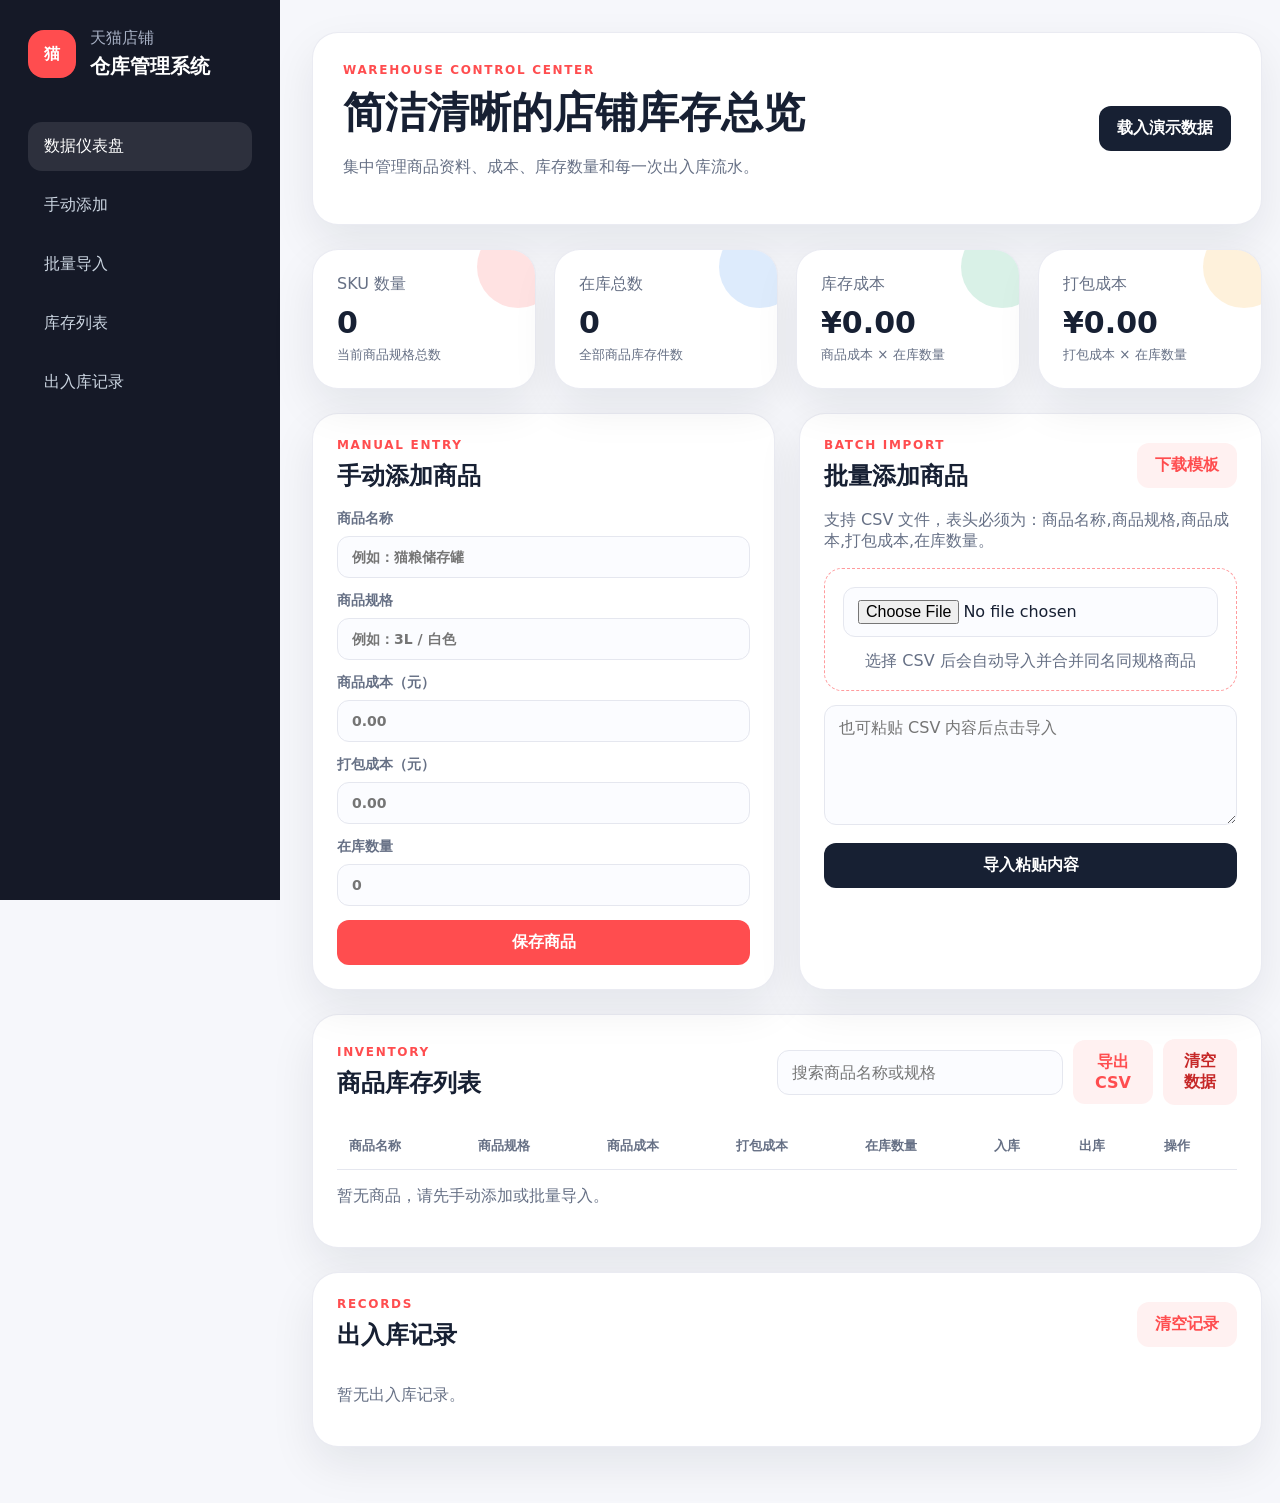
==== commit 435f2fa7: "Merge branch 'main' into codex/create-tmall-store-inventory-management-system-8y30f0" ====
--- a/天猫仓库管理系统.html
+++ b/天猫仓库管理系统.html
@@ -3,741 +3,896 @@
   <head>
     <meta charset="UTF-8" />
     <meta name="viewport" content="width=device-width, initial-scale=1.0" />
-    <title>星云仓储中枢 - 参考图新版</title>
+    <title>天猫店铺仓库管理系统</title>
     <style>
 :root {
   color-scheme: light;
-  --bg: #f4f7fb;
-  --panel: rgba(255, 255, 255, 0.92);
-  --text: #0f172a;
-  --muted: #64748b;
-  --line: #e2e8f0;
-  --blue: #2563eb;
-  --cyan: #06b6d4;
-  --green: #10b981;
-  --red: #ef4444;
-  --orange: #f97316;
-  --purple: #8b5cf6;
-  --ink: #111827;
-  --shadow: 0 16px 40px rgba(15, 23, 42, 0.08);
-  --soft-shadow: 0 1px 2px rgba(15, 23, 42, 0.05), 0 10px 26px rgba(37, 99, 235, 0.05);
+  --bg: #f6f7fb;
+  --panel: #ffffff;
+  --text: #172033;
+  --muted: #667085;
+  --line: #e5e7ef;
+  --red: #ff4d4f;
+  --red-dark: #d9363e;
+  --blue: #2f80ed;
+  --green: #13a56b;
+  --yellow: #f5a623;
+  --shadow: 0 18px 45px rgba(17, 24, 39, 0.08);
   font-family: Inter, "PingFang SC", "Microsoft YaHei", system-ui, sans-serif;
 }
 
-* { box-sizing: border-box; }
-body { margin: 0; background: radial-gradient(circle at 20% 0%, #e0f2fe 0, transparent 28%), radial-gradient(circle at 90% 10%, #ede9fe 0, transparent 24%), var(--bg); color: var(--text); }
-button, input, select { font: inherit; }
-button { cursor: pointer; }
-svg { fill: currentColor; height: 1em; width: 1em; }
-.icon-sprite { height: 0; position: absolute; width: 0; }
-
-.app-shell { display: grid; grid-template-columns: 280px 1fr; min-height: 100vh; }
-.sidebar { background: linear-gradient(180deg, #ffffff 0%, #f8fbff 100%); border-right: 1px solid rgba(226, 232, 240, 0.9); display: flex; flex-direction: column; height: 100vh; left: 0; padding: 0 18px 18px; position: sticky; top: 0; }
-.brand { align-items: center; border-bottom: 1px solid var(--line); display: grid; gap: 12px; grid-template-columns: 42px 1fr auto; min-height: 82px; margin: 0 -18px 18px; padding: 0 22px; }
-.brand-icon { align-items: center; background: linear-gradient(135deg, var(--blue), var(--cyan)); border-radius: 14px; box-shadow: 0 14px 28px rgba(37, 99, 235, 0.28); color: white; display: inline-flex; font-size: 24px; height: 42px; justify-content: center; width: 42px; }
-.brand-copy strong { display: block; font-size: 19px; letter-spacing: -0.02em; }
-.brand-copy small { color: var(--muted); display: block; font-size: 12px; margin-top: 3px; }
-.version-pill { background: #eaf2ff; border: 1px solid #bfdbfe; border-radius: 999px; color: var(--blue); font-size: 12px; font-weight: 800; padding: 5px 9px; white-space: nowrap; }
-.version-text { color: var(--blue); }
-.nav-list { display: grid; gap: 8px; }
-.nav-item, .logout { align-items: center; background: transparent; border: 0; border-radius: 14px; color: #334155; display: flex; gap: 12px; min-height: 46px; padding: 0 16px; text-align: left; transition: 0.2s ease; }
-.nav-item svg { color: #64748b; font-size: 19px; }
-.nav-item.active, .nav-item:hover { background: linear-gradient(135deg, #eff6ff, #eef2ff); box-shadow: inset 3px 0 0 var(--blue); color: var(--blue); }
-.nav-item.active svg, .nav-item:hover svg { color: var(--blue); }
-.sidebar-card { background: linear-gradient(135deg, #111827, #1e3a8a); border-radius: 18px; color: white; margin-top: auto; padding: 18px; position: relative; overflow: hidden; }
-.sidebar-card::after { background: rgba(255,255,255,.16); border-radius: 999px; content: ""; height: 86px; position: absolute; right: -32px; top: -22px; width: 86px; }
-.sidebar-card b, .sidebar-card span { display: block; position: relative; z-index: 1; }
-.sidebar-card span { color: #dbeafe; font-size: 12px; line-height: 1.7; margin-top: 8px; }
-.logout { background: #f1f5f9; justify-content: center; margin-top: 14px; }
-.workspace { min-width: 0; padding: 32px; }
-.view { display: none; }
-.view.active { display: block; }
-
-.page-head { align-items: center; display: flex; justify-content: space-between; gap: 18px; margin-bottom: 24px; }
-.hero-head { background: linear-gradient(135deg, rgba(255,255,255,.95), rgba(239,246,255,.92)); border: 1px solid rgba(191, 219, 254, .75); border-radius: 28px; box-shadow: var(--shadow); padding: 28px; position: relative; overflow: hidden; }
-.hero-head::after { background: linear-gradient(135deg, rgba(37,99,235,.15), rgba(6,182,212,.18)); border-radius: 999px; content: ""; height: 180px; position: absolute; right: -50px; top: -70px; width: 180px; }
-.kicker { color: var(--blue); font-size: 12px; font-weight: 900; letter-spacing: .18em; margin: 0 0 8px; text-transform: uppercase; }
-h1 { font-size: clamp(26px, 3vw, 38px); letter-spacing: -0.04em; line-height: 1.05; margin: 0; }
-h2 { font-size: 18px; letter-spacing: -0.02em; margin: 0; }
-.page-head p, .panel-title p { color: var(--muted); margin: 8px 0 0; }
-.updated { color: var(--muted); position: relative; z-index: 1; white-space: nowrap; }
-.actions { display: flex; flex-wrap: wrap; gap: 10px; }
-
-.btn { align-items: center; border: 1px solid var(--line); border-radius: 12px; display: inline-flex; gap: 8px; min-height: 40px; padding: 0 16px; transition: .18s ease; }
-.btn.primary { background: linear-gradient(135deg, var(--blue), #4f46e5); border-color: transparent; box-shadow: 0 12px 24px rgba(37, 99, 235, .22); color: #fff; }
-.btn.light { background: rgba(255,255,255,.9); color: #334155; }
-.btn:hover, .tab:hover, .link-btn:hover { transform: translateY(-1px); }
-.icon-btn { background: transparent; border: 0; color: #64748b; font-size: 20px; }
-
-.metric-grid { display: grid; gap: 16px; margin-bottom: 24px; }
-.metric-grid.four { grid-template-columns: repeat(4, minmax(0, 1fr)); }
-.metric-grid.three { grid-template-columns: repeat(3, minmax(0, 1fr)); }
-.metric-grid.two { grid-template-columns: repeat(2, minmax(0, 1fr)); }
-.metric-card, .mini-metric, .panel, .filter-card, .table-card, .report-tabs { background: var(--panel); border: 1px solid rgba(226, 232, 240, .9); border-radius: 20px; box-shadow: var(--soft-shadow); backdrop-filter: blur(12px); }
-.metric-card { align-items: center; display: flex; justify-content: space-between; min-height: 116px; overflow: hidden; padding: 24px; position: relative; }
-.metric-card::before { background: linear-gradient(135deg, rgba(37,99,235,.08), transparent 65%); content: ""; inset: 0; opacity: .9; position: absolute; }
-.metric-card > * { position: relative; z-index: 1; }
-.metric-card.featured { background: linear-gradient(135deg, #ffffff, #eff6ff); }
-.metric-card.small { align-items: flex-start; display: block; min-height: 96px; }
-.metric-card span, .mini-metric span { color: var(--muted); display: block; font-weight: 700; margin-bottom: 8px; }
-.metric-card strong, .mini-metric strong { display: block; font-size: 30px; letter-spacing: -0.04em; line-height: 1; }
-.metric-card small { color: #94a3b8; display: block; margin-top: 10px; }
-.icon { align-items: center; border-radius: 20px; display: inline-flex; font-size: 34px; height: 58px; justify-content: center; width: 58px; }
-.icon.blue { background: #dbeafe; color: var(--blue); } .icon.green { background: #dcfce7; color: var(--green); } .icon.red { background: #fee2e2; color: var(--red); } .icon.purple { background: #ede9fe; color: var(--purple); }
-.blue, .blue-text { color: var(--blue); } .green, .green-text { color: var(--green); } .red, .red-text, .danger-text { color: var(--red); } .purple { color: var(--purple); }
-.mini-metric { align-items: center; display: flex; gap: 14px; min-height: 92px; padding: 20px; }
-.bubble { align-items: center; border-radius: 16px; display: inline-flex; font-style: normal; height: 44px; justify-content: center; width: 44px; }
-.bubble.blue { background: #dbeafe; color: var(--blue); } .bubble.green { background: #dcfce7; color: var(--green); } .bubble.red { background: #fee2e2; color: var(--red); } .bubble.yellow { background: #fef3c7; color: #d97706; }
-
-.summary-row { display: grid; gap: 20px; grid-template-columns: 1fr 1fr; margin-bottom: 24px; }
-.panel { padding: 24px; }
-.panel-title { align-items: flex-start; display: flex; justify-content: space-between; margin-bottom: 18px; }
-.soft-grid { display: grid; gap: 16px; grid-template-columns: 1fr 1fr; }
-.soft-card { border: 1px solid rgba(255,255,255,.6); border-radius: 18px; overflow: hidden; padding: 18px; position: relative; }
-.soft-card::after { border-radius: 999px; content: ""; height: 70px; opacity: .18; position: absolute; right: -20px; top: -22px; width: 70px; }
-.soft-card span, .soft-card small { color: var(--muted); display: block; }
-.soft-card strong { display: block; font-size: 28px; letter-spacing: -0.04em; margin: 12px 0; }
-.soft-card.in { background: #ecfdf5; color: var(--green); } .soft-card.in::after { background: var(--green); }
-.soft-card.out { background: #fff1f2; color: var(--red); } .soft-card.out::after { background: var(--red); }
-.soft-card.month-in { background: #eff6ff; color: var(--blue); } .soft-card.month-in::after { background: var(--blue); }
-.soft-card.month-out { background: #fff7ed; color: var(--orange); } .soft-card.month-out::after { background: var(--orange); }
-.chart-grid { display: grid; gap: 24px; grid-template-columns: repeat(3, minmax(0, 1fr)); }
-.bar-chart { height: 300px; padding: 8px 4px; }
-.bar-row { align-items: center; display: grid; gap: 10px; grid-template-columns: 110px 1fr 82px; margin: 16px 0; }
-.bar-label { color: #475569; overflow: hidden; text-overflow: ellipsis; white-space: nowrap; }
-.bar-track { background-image: linear-gradient(to right, rgba(148,163,184,.3) 1px, transparent 1px); background-size: 25% 100%; border: 1px dashed #cbd5e1; border-radius: 999px; height: 34px; overflow: hidden; }
-.bar-fill { background: linear-gradient(90deg, var(--blue), var(--cyan)); border-radius: inherit; height: 100%; }
-.bar-value { color: #64748b; text-align: right; }
-.empty-chart { align-items: center; color: var(--muted); display: flex; height: 300px; justify-content: center; }
-
-.warning-box { background: linear-gradient(135deg, #fff7ed, #fff1f2); border: 1px solid #fecaca; border-radius: 20px; color: var(--red); margin-bottom: 24px; padding: 20px; }
-.warning-box.hidden { display: none; }
-.warning-box strong { display: block; font-size: 18px; }
-.warning-box p { color: #9f1239; margin: 8px 0 0; }
-#warningTags { display: flex; flex-wrap: wrap; gap: 8px; margin-top: 14px; }
-.warn-tag { background: rgba(254, 226, 226, .9); border: 1px solid #fecaca; border-radius: 999px; color: #dc2626; padding: 7px 12px; }
-.filter-card { margin-bottom: 24px; padding: 16px; }
-input, select { background: #fff; border: 1px solid #cfd8e3; border-radius: 12px; height: 42px; outline: none; padding: 0 14px; transition: .18s ease; }
-input:focus, select:focus { border-color: var(--blue); box-shadow: 0 0 0 4px rgba(37, 99, 235, .12); }
-.filter-card input[type="search"] { width: 100%; }
-.tabs { display: flex; flex-wrap: wrap; gap: 8px; margin-top: 16px; }
-.tab { background: #f8fafc; border: 1px solid var(--line); border-radius: 999px; color: #334155; height: 38px; padding: 0 18px; transition: .18s ease; }
-.tab.active { background: linear-gradient(135deg, var(--blue), #4f46e5); border-color: transparent; box-shadow: 0 10px 18px rgba(37,99,235,.18); color: #fff; }
-.date-row { align-items: center; display: flex; flex-wrap: wrap; gap: 10px; margin-top: 16px; }
-.date-row.right { margin: 0 0 0 auto; }
-
-.table-card { overflow-x: auto; }
-table { border-collapse: separate; border-spacing: 0; min-width: 980px; width: 100%; }
-th, td { border-bottom: 1px solid var(--line); padding: 16px 24px; text-align: left; white-space: nowrap; }
-th { background: #f8fafc; color: #64748b; font-size: 13px; font-weight: 800; letter-spacing: .02em; }
-td { height: 62px; }
-tbody tr { transition: .16s ease; }
-tbody tr:hover { background: #f8fbff; }
-.product-title strong { display: block; }
-.product-title small { color: var(--muted); display: block; margin-top: 5px; }
-.money { color: var(--blue); font-weight: 700; }
-.stock-cell { align-items: center; display: flex; gap: 8px; }
-.stock-bar { background: #e5e7eb; border-radius: 999px; height: 8px; overflow: hidden; width: 104px; }
-.stock-bar span { background: linear-gradient(90deg, #22c55e, #06b6d4); display: block; height: 100%; }
-.badge { border-radius: 999px; display: inline-flex; font-weight: 800; padding: 5px 10px; }
-.badge.ok { background: #dcfce7; color: #15803d; }
-.badge.low { background: #fee2e2; color: #dc2626; }
-.action-row { display: inline-flex; gap: 6px; }
-.link-btn, .delete-btn { background: transparent; border: 0; border-radius: 9px; padding: 7px 8px; transition: .18s ease; }
-.link-btn { color: var(--blue); } .link-btn:hover { background: #eff6ff; }
-.delete-btn { color: var(--red); } .delete-btn:hover { background: #fef2f2; }
-.cost-chip { background: #dbeafe; border-radius: 999px; color: #1d4ed8; font-weight: 800; padding: 6px 11px; }
-
-.report-tabs { align-items: center; display: flex; flex-wrap: wrap; gap: 10px; margin-bottom: 24px; padding: 16px; }
-.chart-panel { margin-bottom: 24px; }
-#trendCanvas { height: 300px; max-width: 100%; width: 100%; }
-.empty-frame, .top-frame { background: repeating-linear-gradient(45deg, #f8fafc, #f8fafc 10px, #ffffff 10px, #ffffff 20px); border: 1px dashed #cbd5e1; border-radius: 18px; min-height: 260px; margin: 10px auto 24px; width: 92%; }
-.top-frame { background: #fff; border-style: solid; display: grid; gap: 12px; padding: 18px; }
-.top-row { align-items: center; display: grid; gap: 10px; grid-template-columns: 130px 1fr 1fr 54px; }
-.top-row span { color: #475569; overflow: hidden; text-overflow: ellipsis; white-space: nowrap; }
-.top-row b, .top-row i { border-radius: 999px; display: block; height: 12px; min-width: 4px; }
-.top-row b { background: linear-gradient(90deg, #10b981, #34d399); justify-self: end; }
-.top-row i { background: linear-gradient(90deg, #f87171, #ef4444); justify-self: start; }
-.top-row em { color: var(--muted); font-style: normal; text-align: right; }
-.legend { color: var(--muted); text-align: center; }
-.green-dot, .red-dot { border-radius: 999px; display: inline-block; height: 12px; margin: 0 5px 0 16px; width: 12px; }
-.green-dot { background: #10b981; } .red-dot { background: #ef4444; }
-
-dialog { border: 0; border-radius: 22px; box-shadow: 0 28px 90px rgba(15, 23, 42, .28); padding: 0; width: min(560px, calc(100vw - 32px)); }
-dialog::backdrop { background: rgba(15, 23, 42, .42); backdrop-filter: blur(5px); }
-.dialog-card { display: grid; gap: 14px; padding: 26px; }
-.dialog-card h2 { margin-bottom: 4px; }
-.dialog-card label { color: var(--muted); display: grid; gap: 7px; font-weight: 700; }
-.dialog-card menu { display: flex; gap: 10px; justify-content: flex-end; margin: 8px 0 0; padding: 0; }
-
-@media (max-width: 1200px) { .metric-grid.four, .chart-grid { grid-template-columns: repeat(2, minmax(0, 1fr)); } .summary-row { grid-template-columns: 1fr; } }
-@media (max-width: 760px) { .app-shell { grid-template-columns: 1fr; } .sidebar { height: auto; position: static; } .workspace { padding: 18px; } .page-head, .actions, .report-tabs { align-items: stretch; flex-direction: column; } .metric-grid.four, .metric-grid.three, .metric-grid.two, .chart-grid, .soft-grid { grid-template-columns: 1fr; } .updated { white-space: normal; } }
+* {
+  box-sizing: border-box;
+}
+
+body {
+  margin: 0;
+  background: var(--bg);
+  color: var(--text);
+}
+
+button,
+input,
+textarea {
+  font: inherit;
+}
+
+button {
+  border: 0;
+  border-radius: 12px;
+  background: var(--red);
+  color: white;
+  cursor: pointer;
+  font-weight: 700;
+  padding: 12px 18px;
+  transition: transform 0.18s ease, box-shadow 0.18s ease, background 0.18s ease;
+}
+
+button:hover {
+  background: var(--red-dark);
+  box-shadow: 0 10px 22px rgba(255, 77, 79, 0.22);
+  transform: translateY(-1px);
+}
+
+button.secondary {
+  background: #172033;
+}
+
+button.secondary:hover {
+  background: #0f172a;
+  box-shadow: 0 10px 22px rgba(15, 23, 42, 0.18);
+}
+
+button.ghost {
+  background: #fff1f1;
+  color: var(--red);
+}
+
+button.ghost:hover {
+  background: #ffe1e1;
+}
+
+button.danger {
+  background: #fff0f0;
+  color: #c62828;
+}
+
+button.danger:hover {
+  background: #ffd9d9;
+  box-shadow: none;
+}
+
+.app-shell {
+  display: grid;
+  grid-template-columns: 280px 1fr;
+  min-height: 100vh;
+}
+
+.sidebar {
+  background: #151927;
+  color: white;
+  padding: 28px;
+  position: sticky;
+  top: 0;
+  height: 100vh;
+}
+
+.brand {
+  display: flex;
+  gap: 14px;
+  align-items: center;
+  margin-bottom: 42px;
+}
+
+.brand p {
+  color: #a7b0c4;
+  margin: 0 0 4px;
+}
+
+.brand strong {
+  font-size: 20px;
+}
+
+.brand-mark {
+  display: grid;
+  place-items: center;
+  width: 48px;
+  height: 48px;
+  border-radius: 16px;
+  background: var(--red);
+  font-weight: 900;
+}
+
+nav {
+  display: grid;
+  gap: 10px;
+}
+
+nav a {
+  border-radius: 14px;
+  color: #cbd5e1;
+  padding: 14px 16px;
+  text-decoration: none;
+}
+
+nav a.active,
+nav a:hover {
+  background: rgba(255, 255, 255, 0.1);
+  color: white;
+}
+
+main {
+  padding: 32px;
+}
+
+.hero,
+.panel,
+.stat-card {
+  background: var(--panel);
+  border: 1px solid rgba(229, 231, 239, 0.8);
+  border-radius: 26px;
+  box-shadow: var(--shadow);
+}
+
+.hero {
+  align-items: center;
+  display: flex;
+  justify-content: space-between;
+  margin-bottom: 24px;
+  padding: 30px;
+}
+
+.eyebrow {
+  color: var(--red);
+  font-size: 12px;
+  font-weight: 800;
+  letter-spacing: 0.14em;
+  margin: 0 0 8px;
+  text-transform: uppercase;
+}
+
+h1,
+h2 {
+  margin: 0;
+}
+
+h1 {
+  font-size: clamp(28px, 4vw, 42px);
+}
+
+.hero p:last-child,
+.hint {
+  color: var(--muted);
+}
+
+.dashboard-grid {
+  display: grid;
+  gap: 18px;
+  grid-template-columns: repeat(4, minmax(0, 1fr));
+  margin-bottom: 24px;
+}
+
+.stat-card {
+  padding: 24px;
+  position: relative;
+  overflow: hidden;
+}
+
+.stat-card::after {
+  border-radius: 999px;
+  content: "";
+  height: 82px;
+  position: absolute;
+  right: -24px;
+  top: -24px;
+  width: 82px;
+}
+
+.stat-card span,
+.stat-card small {
+  color: var(--muted);
+}
+
+.stat-card strong {
+  display: block;
+  font-size: 30px;
+  margin: 10px 0 4px;
+}
+
+.accent-red::after { background: rgba(255, 77, 79, 0.16); }
+.accent-blue::after { background: rgba(47, 128, 237, 0.16); }
+.accent-green::after { background: rgba(19, 165, 107, 0.16); }
+.accent-yellow::after { background: rgba(245, 166, 35, 0.16); }
+
+.content-grid {
+  display: grid;
+  gap: 24px;
+  grid-template-columns: minmax(0, 1fr) minmax(0, 1fr);
+  margin-bottom: 24px;
+}
+
+.panel {
+  padding: 24px;
+}
+
+.panel-heading {
+  align-items: center;
+  display: flex;
+  gap: 16px;
+  justify-content: space-between;
+  margin-bottom: 18px;
+}
+
+.product-form,
+.upload-box {
+  display: grid;
+  gap: 14px;
+}
+
+label {
+  color: var(--muted);
+  display: grid;
+  gap: 8px;
+  font-size: 14px;
+  font-weight: 700;
+}
+
+input,
+textarea {
+  background: #fbfcff;
+  border: 1px solid var(--line);
+  border-radius: 12px;
+  color: var(--text);
+  outline: none;
+  padding: 12px 14px;
+  width: 100%;
+}
+
+input:focus,
+textarea:focus {
+  border-color: var(--red);
+  box-shadow: 0 0 0 4px rgba(255, 77, 79, 0.1);
+}
+
+.upload-box {
+  border: 1px dashed #ff9b9d;
+  border-radius: 18px;
+  padding: 18px;
+  text-align: center;
+}
+
+.upload-box span,
+.empty-state {
+  color: var(--muted);
+}
+
+textarea {
+  min-height: 120px;
+  margin: 14px 0;
+  resize: vertical;
+}
+
+.full {
+  width: 100%;
+}
+
+.wide-panel {
+  margin-bottom: 24px;
+}
+
+.toolbar {
+  align-items: center;
+  display: flex;
+  gap: 10px;
+}
+
+.table-wrap {
+  overflow-x: auto;
+}
+
+table {
+  border-collapse: collapse;
+  min-width: 900px;
+  width: 100%;
+}
+
+th,
+td {
+  border-bottom: 1px solid var(--line);
+  padding: 14px 12px;
+  text-align: left;
+}
+
+th {
+  color: var(--muted);
+  font-size: 13px;
+  white-space: nowrap;
+}
+
+.badge {
+  background: #ecfdf3;
+  border-radius: 999px;
+  color: var(--green);
+  display: inline-flex;
+  font-weight: 800;
+  min-width: 42px;
+  justify-content: center;
+  padding: 6px 12px;
+}
+
+.mini {
+  border-radius: 10px;
+  padding: 8px 12px;
+}
+
+.inbound { background: var(--green); }
+.outbound { background: var(--blue); }
+.inbound:hover { background: #0e8958; box-shadow: none; }
+.outbound:hover { background: #1f66bd; box-shadow: none; }
+
+.records-list {
+  display: grid;
+  gap: 12px;
+  max-height: 360px;
+  overflow: auto;
+}
+
+.record-item {
+  align-items: center;
+  background: #fbfcff;
+  border: 1px solid var(--line);
+  border-radius: 16px;
+  display: flex;
+  justify-content: space-between;
+  padding: 14px;
+}
+
+.record-item strong {
+  display: block;
+}
+
+.record-item small {
+  color: var(--muted);
+}
+
+.record-type {
+  border-radius: 999px;
+  color: white;
+  font-weight: 800;
+  padding: 6px 10px;
+}
+
+.record-type.in { background: var(--green); }
+.record-type.out { background: var(--blue); }
+.record-type.create { background: var(--red); }
+
+@media (max-width: 1100px) {
+  .app-shell {
+    grid-template-columns: 1fr;
+  }
+
+  .sidebar {
+    height: auto;
+    position: static;
+  }
+
+  nav {
+    grid-template-columns: repeat(5, minmax(0, 1fr));
+  }
+
+  .dashboard-grid,
+  .content-grid {
+    grid-template-columns: repeat(2, minmax(0, 1fr));
+  }
+}
+
+@media (max-width: 760px) {
+  main,
+  .sidebar {
+    padding: 18px;
+  }
+
+  .hero,
+  .panel-heading,
+  .responsive-heading,
+  .toolbar {
+    align-items: stretch;
+    flex-direction: column;
+  }
+
+  nav,
+  .dashboard-grid,
+  .content-grid {
+    grid-template-columns: 1fr;
+  }
+
+  table,
+  thead,
+  tbody,
+  th,
+  td,
+  tr {
+    display: block;
+    min-width: 0;
+  }
+
+  thead {
+    display: none;
+  }
+
+  tr {
+    border: 1px solid var(--line);
+    border-radius: 18px;
+    margin-bottom: 12px;
+    padding: 10px;
+  }
+
+  td {
+    align-items: center;
+    border-bottom: 0;
+    display: flex;
+    justify-content: space-between;
+  }
+
+  td::before {
+    color: var(--muted);
+    content: attr(data-label);
+    font-weight: 700;
+  }
+}
 
     </style>
   </head>
-  <body data-app-version="reference-v4">
-    <svg aria-hidden="true" class="icon-sprite">
-      <symbol id="icon-logo" viewBox="0 0 24 24"><path d="M3 8.6 12 3l9 5.6v10.8L12 21l-9-1.6V8.6Zm4.2 1.9 4.8 2.7 4.8-2.7L12 7.7l-4.8 2.8Zm.4 3.2v3.1l3 0.5v-2.1l-3-1.5Zm8 1.5v2.1l3-.5v-3.1l-3 1.5Z"/></symbol>
-      <symbol id="icon-dashboard" viewBox="0 0 24 24"><path d="M4 5h7v7H4V5Zm9 0h7v4h-7V5ZM4 14h7v5H4v-5Zm9-3h7v8h-7v-8Z"/></symbol>
-      <symbol id="icon-search" viewBox="0 0 24 24"><path d="M10.7 4a6.7 6.7 0 1 1 0 13.4A6.7 6.7 0 0 1 10.7 4Zm0 2.2a4.5 4.5 0 1 0 0 9 4.5 4.5 0 0 0 0-9Zm5.5 9 4 4-1.6 1.6-4-4 1.6-1.6Z"/></symbol>
-      <symbol id="icon-in" viewBox="0 0 24 24"><path d="M19 5v12H8.8l3.6-3.6-1.6-1.6L4.5 18l6.3 6.2 1.6-1.6L8.8 19H21V5h-2Z" transform="translate(0 -3)"/></symbol>
-      <symbol id="icon-out" viewBox="0 0 24 24"><path d="M5 19V7h10.2l-3.6 3.6 1.6 1.6L19.5 6 13.2-.2l-1.6 1.6L15.2 5H3v14h2Z" transform="translate(0 3)"/></symbol>
-      <symbol id="icon-cost" viewBox="0 0 24 24"><path d="M13 3v2.1c2.3.4 4 1.7 4 3.9h-3c0-.8-.7-1.3-2-1.3-1.2 0-2 .5-2 1.2 0 .8.8 1.1 2.8 1.6 2.8.7 4.7 1.7 4.7 4.2 0 2.2-1.7 3.7-4.5 4.1V21h-2v-2.1c-2.7-.4-4.5-1.9-4.6-4.3h3c.1 1.1 1 1.7 2.5 1.7 1.5 0 2.3-.6 2.3-1.4 0-.8-.7-1.2-2.9-1.8-2.5-.6-4.5-1.5-4.5-4.1 0-2.1 1.7-3.5 4.2-3.9V3h2Z"/></symbol>
-      <symbol id="icon-box" viewBox="0 0 24 24"><path d="m12 2 8 4.5v11L12 22l-8-4.5v-11L12 2Zm0 2.5L7 7.3l5 2.8 5-2.8-5-2.8Zm-5.8 5v6.7l4.7 2.6v-6.7L6.2 9.5Zm11.6 0-4.7 2.6v6.7l4.7-2.6V9.5Z"/></symbol>
-      <symbol id="icon-report" viewBox="0 0 24 24"><path d="M4 19h16v2H4v-2Zm2-8h3v6H6v-6Zm5-6h3v12h-3V5Zm5 3h3v9h-3V8Z"/></symbol>
-      <symbol id="icon-export" viewBox="0 0 24 24"><path d="M11 4h2v8l3-3 1.4 1.4L12 15.8l-5.4-5.4L8 9l3 3V4ZM5 18h14v2H5v-2Z"/></symbol>
-      <symbol id="icon-plus" viewBox="0 0 24 24"><path d="M11 5h2v6h6v2h-6v6h-2v-6H5v-2h6V5Z"/></symbol>
-    </svg>
+  <body>
     <div class="app-shell">
-      <aside class="sidebar" aria-label="仓库管理导航">
+      <aside class="sidebar" aria-label="系统导航">
         <div class="brand">
-          <span class="brand-icon" aria-hidden="true"><svg><use href="#icon-logo"></use></svg></span>
-          <div class="brand-copy"><strong>星云仓储中枢</strong><small>Tmall Warehouse OS</small></div>
-          <span class="version-pill">参考图新版</span>
+          <span class="brand-mark">猫</span>
+          <div>
+            <p>天猫店铺</p>
+            <strong>仓库管理系统</strong>
+          </div>
         </div>
-        <nav class="nav-list">
-          <button class="nav-item active" data-view="dashboard" type="button"><svg><use href="#icon-dashboard"></use></svg><span>仪表盘</span></button>
-          <button class="nav-item" data-view="inventory" type="button"><svg><use href="#icon-search"></use></svg><span>库存查询</span></button>
-          <button class="nav-item" data-view="stockIn" type="button"><svg><use href="#icon-in"></use></svg><span>入库登记</span></button>
-          <button class="nav-item" data-view="stockOut" type="button"><svg><use href="#icon-out"></use></svg><span>出库登记</span></button>
-          <button class="nav-item" data-view="costs" type="button"><svg><use href="#icon-cost"></use></svg><span>成本登记</span></button>
-          <button class="nav-item" data-view="products" type="button"><svg><use href="#icon-box"></use></svg><span>商品管理</span></button>
-          <button class="nav-item" data-view="reports" type="button"><svg><use href="#icon-report"></use></svg><span>报表统计</span></button>
+        <nav>
+          <a href="#dashboard" class="active">数据仪表盘</a>
+          <a href="#manual-form">手动添加</a>
+          <a href="#batch-import">批量导入</a>
+          <a href="#inventory">库存列表</a>
+          <a href="#records">出入库记录</a>
         </nav>
-        <div class="sidebar-card"><b>运营提示</b><span>每日闭店前导出库存与出入库流水，便于多电脑同步备份。</span></div>
-        <button class="logout" type="button">⇥ 退出系统</button>
       </aside>
 
-      <main class="workspace">
-        <section class="view active" id="view-dashboard">
-          <div class="page-head hero-head"><div><p class="kicker">Command Center</p><h1>仪表盘</h1><p>用一屏掌握商品、库存、资金占用与风险预警。</p></div><span class="updated"><b class="version-text">当前为参考图新版</b> · 数据更新时间：<span id="updatedAt"></span></span></div>
-          <div class="metric-grid four">
-            <article class="metric-card featured"><div><span>商品总数</span><strong id="dashProductCount">0</strong><small>SKU 档案覆盖</small></div><i class="icon blue"><svg><use href="#icon-box"></use></svg></i></article>
-            <article class="metric-card"><div><span>总库存</span><strong id="dashStockTotal">0</strong><small>全仓可售件数</small></div><i class="icon green"><svg><use href="#icon-in"></use></svg></i></article>
-            <article class="metric-card"><div><span>库存总额</span><strong id="dashInventoryValue">¥0.00</strong><small>单价 × 当前库存</small></div><i class="icon purple"><svg><use href="#icon-cost"></use></svg></i></article>
-            <article class="metric-card"><div><span>库存预警</span><strong class="danger-text" id="dashWarningCount">0</strong><small>低于安全库存</small></div><i class="icon red"><svg><use href="#icon-report"></use></svg></i></article>
+      <main>
+        <header class="hero">
+          <div>
+            <p class="eyebrow">Warehouse Control Center</p>
+            <h1>简洁清晰的店铺库存总览</h1>
+            <p>集中管理商品资料、成本、库存数量和每一次出入库流水。</p>
           </div>
-          <div class="summary-row">
-            <article class="panel half"><div class="panel-title"><div><h2>今日出入库</h2><p>追踪今日作业效率与货值变化</p></div></div><div class="soft-grid"><div class="soft-card in"><span>今日入库</span><strong id="todayInQty">0</strong><small>金额：<b id="todayInAmount">¥0.00</b></small></div><div class="soft-card out"><span>今日出库</span><strong id="todayOutQty">0</strong><small>金额：<b id="todayOutAmount">¥0.00</b></small></div></div></article>
-            <article class="panel half"><div class="panel-title"><div><h2>本月累计出入库</h2><p>月度补货与销售履约走势</p></div></div><div class="soft-grid"><div class="soft-card month-in"><span>本月入库</span><strong id="monthInQty">0</strong><small>金额：<b id="monthInAmount">¥0.00</b></small></div><div class="soft-card month-out"><span>本月出库</span><strong id="monthOutQty">0</strong><small>金额：<b id="monthOutAmount">¥0.00</b></small></div></div></article>
+          <button class="secondary" id="seedDemoBtn" type="button">载入演示数据</button>
+        </header>
+
+        <section id="dashboard" class="dashboard-grid" aria-label="数据仪表盘">
+          <article class="stat-card accent-red">
+            <span>SKU 数量</span>
+            <strong id="skuCount">0</strong>
+            <small>当前商品规格总数</small>
+          </article>
+          <article class="stat-card accent-blue">
+            <span>在库总数</span>
+            <strong id="stockTotal">0</strong>
+            <small>全部商品库存件数</small>
+          </article>
+          <article class="stat-card accent-green">
+            <span>库存成本</span>
+            <strong id="inventoryValue">¥0.00</strong>
+            <small>商品成本 × 在库数量</small>
+          </article>
+          <article class="stat-card accent-yellow">
+            <span>打包成本</span>
+            <strong id="packingValue">¥0.00</strong>
+            <small>打包成本 × 在库数量</small>
+          </article>
+        </section>
+
+        <section class="content-grid">
+          <article id="manual-form" class="panel">
+            <div class="panel-heading">
+              <div>
+                <p class="eyebrow">Manual Entry</p>
+                <h2>手动添加商品</h2>
+              </div>
+            </div>
+            <form id="productForm" class="product-form">
+              <label>
+                商品名称
+                <input name="name" required placeholder="例如：猫粮储存罐" />
+              </label>
+              <label>
+                商品规格
+                <input name="spec" required placeholder="例如：3L / 白色" />
+              </label>
+              <label>
+                商品成本（元）
+                <input name="cost" type="number" min="0" step="0.01" required placeholder="0.00" />
+              </label>
+              <label>
+                打包成本（元）
+                <input name="packingCost" type="number" min="0" step="0.01" required placeholder="0.00" />
+              </label>
+              <label>
+                在库数量
+                <input name="stock" type="number" min="0" step="1" required placeholder="0" />
+              </label>
+              <button type="submit">保存商品</button>
+            </form>
+          </article>
+
+          <article id="batch-import" class="panel">
+            <div class="panel-heading">
+              <div>
+                <p class="eyebrow">Batch Import</p>
+                <h2>批量添加商品</h2>
+              </div>
+              <button class="ghost" id="downloadTemplateBtn" type="button">下载模板</button>
+            </div>
+            <p class="hint">支持 CSV 文件，表头必须为：商品名称,商品规格,商品成本,打包成本,在库数量。</p>
+            <div class="upload-box">
+              <input id="csvInput" type="file" accept=".csv,text/csv" />
+              <span>选择 CSV 后会自动导入并合并同名同规格商品</span>
+            </div>
+            <textarea id="pasteArea" placeholder="也可粘贴 CSV 内容后点击导入"></textarea>
+            <button class="secondary full" id="pasteImportBtn" type="button">导入粘贴内容</button>
+          </article>
+        </section>
+
+        <section id="inventory" class="panel wide-panel">
+          <div class="panel-heading responsive-heading">
+            <div>
+              <p class="eyebrow">Inventory</p>
+              <h2>商品库存列表</h2>
+            </div>
+            <div class="toolbar">
+              <input id="searchInput" type="search" placeholder="搜索商品名称或规格" />
+              <button class="ghost" id="exportBtn" type="button">导出 CSV</button>
+              <button class="danger" id="clearBtn" type="button">清空数据</button>
+            </div>
           </div>
-          <div class="chart-grid">
-            <article class="panel"><div class="panel-title"><h2>库存价值 TOP5 商品</h2><p>快速识别资金占用重点</p></div><div id="valueTopChart" class="bar-chart"></div></article>
-            <article class="panel"><div class="panel-title"><h2>出库数量 TOP5 商品</h2><p>洞察高频发货商品</p></div><div id="outQtyTopChart" class="empty-chart">暂无数据</div></article>
-            <article class="panel"><div class="panel-title"><h2>出库金额 TOP5 商品</h2><p>关注销售贡献与补货优先级</p></div><div id="outAmountTopChart" class="empty-chart">暂无数据</div></article>
+          <div class="table-wrap">
+            <table>
+              <thead>
+                <tr>
+                  <th>商品名称</th>
+                  <th>商品规格</th>
+                  <th>商品成本</th>
+                  <th>打包成本</th>
+                  <th>在库数量</th>
+                  <th>入库</th>
+                  <th>出库</th>
+                  <th>操作</th>
+                </tr>
+              </thead>
+              <tbody id="inventoryBody"></tbody>
+            </table>
           </div>
+          <p id="emptyState" class="empty-state">暂无商品，请先手动添加或批量导入。</p>
         </section>
 
-        <section class="view" id="view-inventory">
-          <div class="page-head"><div><p class="kicker">Inventory Radar</p><h1>库存查询</h1><p>搜索、筛选并识别低库存风险。</p></div><button class="btn light" id="exportInventoryBtn" type="button"><svg><use href="#icon-export"></use></svg> 导出Excel</button></div>
-          <div class="metric-grid four compact"><article class="mini-metric"><i class="bubble blue"><svg><use href="#icon-box"></use></svg></i><div><span>商品总数</span><strong id="invProductCount">0</strong></div></article><article class="mini-metric"><i class="bubble green"><svg><use href="#icon-in"></use></svg></i><div><span>总库存量</span><strong id="invStockTotal">0</strong></div></article><article class="mini-metric"><i class="bubble blue"><svg><use href="#icon-cost"></use></svg></i><div><span>在库金额</span><strong id="invAmount">¥0.00</strong></div></article><article class="mini-metric"><i class="bubble red"><svg><use href="#icon-report"></use></svg></i><div><span>库存不足</span><strong id="invWarningCount">0</strong></div></article></div>
-          <div class="warning-box" id="warningBox"><strong>智能库存预警</strong><p>以下商品低于安全库存，请优先安排补货或调整销售节奏。</p><div id="warningTags"></div></div>
-          <div class="filter-card"><input id="inventorySearch" type="search" placeholder="搜索商品名称、编码或分类..." /><div class="tabs"><button class="tab active" data-filter="all" type="button">全部 (<span id="tabAll">0</span>)</button><button class="tab" data-filter="normal" type="button">库存正常 (<span id="tabNormal">0</span>)</button><button class="tab" data-filter="low" type="button">库存不足 (<span id="tabLow">0</span>)</button></div></div>
-          <div class="table-card"><table><thead><tr><th>商品名称</th><th>分类</th><th>单位</th><th>单价</th><th>当前库存</th><th>库存金额</th><th>库存状态</th><th>操作</th></tr></thead><tbody id="inventoryBody"></tbody></table></div>
+        <section id="records" class="panel wide-panel">
+          <div class="panel-heading responsive-heading">
+            <div>
+              <p class="eyebrow">Records</p>
+              <h2>出入库记录</h2>
+            </div>
+            <button class="ghost" id="clearRecordsBtn" type="button">清空记录</button>
+          </div>
+          <div class="records-list" id="recordsList"></div>
         </section>
-
-        <section class="view" id="view-stockIn"><div class="page-head"><div><p class="kicker">Inbound Flow</p><h1>入库登记</h1><p>记录采购补货、批次、供应商与入库金额。</p></div><div class="actions"><button class="btn light" id="importStockInBtn" type="button">↥ 批量导入</button><button class="btn light" id="exportStockInBtn" type="button"><svg><use href="#icon-export"></use></svg> 导出 Excel</button><button class="btn primary" id="addStockInBtn" type="button"><svg><use href="#icon-plus"></use></svg> 添加入库</button></div></div><div class="metric-grid three"><article class="metric-card small"><span>入库记录数</span><strong id="inRecordCount">0</strong><small>已归档批次</small></article><article class="metric-card small"><span>总入库数量</span><strong class="blue-text" id="inQtyTotal">0</strong><small>累计补货件数</small></article><article class="metric-card small"><span>总金额</span><strong class="green-text" id="inAmountTotal">¥0.00</strong><small>补货货值</small></article></div><div class="filter-card"><input id="stockInSearch" type="search" placeholder="搜索批次号或商品名称..." /><div class="date-row"><span>▣</span><input id="stockInStart" type="date" /><span>至</span><input id="stockInEnd" type="date" /></div></div><div class="table-card"><table><thead><tr><th><input type="checkbox" /></th><th>批次号</th><th>商品</th><th>供应商</th><th>数量</th><th>单价</th><th>总金额</th><th>入库日期</th><th>操作员</th><th>操作</th></tr></thead><tbody id="stockInBody"></tbody></table></div></section>
-
-        <section class="view" id="view-stockOut"><div class="page-head"><div><p class="kicker">Outbound Flow</p><h1>出库登记</h1><p>记录销售发货、用途与库存扣减过程。</p></div><div class="actions"><button class="btn light" id="importStockOutBtn" type="button">↥ 批量导入</button><button class="btn light" id="exportStockOutBtn" type="button"><svg><use href="#icon-export"></use></svg> 导出Excel</button><button class="btn primary" id="addStockOutBtn" type="button"><svg><use href="#icon-plus"></use></svg> 添加出库</button></div></div><div class="metric-grid two"><article class="metric-card small"><span>出库记录数</span><strong id="outRecordCount">0</strong><small>履约流水</small></article><article class="metric-card small"><span>总出库数量</span><strong class="red-text" id="outQtyTotal">0</strong><small>累计扣减件数</small></article></div><div class="filter-card"><input id="stockOutSearch" type="search" placeholder="搜索商品名称..." /><div class="date-row"><span>▣</span><input id="stockOutStart" type="date" /><span>至</span><input id="stockOutEnd" type="date" /></div></div><div class="table-card"><table><thead><tr><th><input type="checkbox" /></th><th>出库日期</th><th>商品</th><th>数量</th><th>用途</th><th>操作</th></tr></thead><tbody id="stockOutBody"></tbody></table></div></section>
-
-        <section class="view" id="view-costs"><div class="page-head"><div><p class="kicker">Cost Ledger</p><h1>成本登记</h1><p>把采购、快递、代发和其他成本纳入统一台账。</p></div><div class="actions"><button class="btn light" id="exportCostsBtn" type="button"><svg><use href="#icon-export"></use></svg> 导出Excel</button><button class="btn primary" id="addCostBtn" type="button"><svg><use href="#icon-plus"></use></svg> 添加成本</button></div></div><div class="metric-grid four"><article class="metric-card small"><span>总成本</span><strong class="red-text" id="costTotal">¥0.00</strong><small>全部成本合计</small></article><article class="metric-card small"><span>采购成本</span><strong id="purchaseCost">¥0.00</strong><small>进货采购支出</small></article><article class="metric-card small"><span>快递成本</span><strong id="expressCost">¥0.00</strong><small>物流履约费用</small></article><article class="metric-card small"><span>代发成本</span><strong id="agencyCost">¥0.00</strong><small>供应链代发</small></article><article class="metric-card small"><span>其他成本</span><strong id="otherCost">¥0.00</strong><small>杂项费用</small></article></div><div class="filter-card"><select id="costTypeFilter"><option value="all">全部成本类型</option><option value="采购成本">采购成本</option><option value="快递成本">快递成本</option><option value="代发成本">代发成本</option><option value="其他成本">其他成本</option></select></div><div class="table-card"><table><thead><tr><th><input type="checkbox" /></th><th>成本类型</th><th>金额</th><th>日期</th><th>操作员</th><th>说明</th><th>操作</th></tr></thead><tbody id="costBody"></tbody></table></div></section>
-
-        <section class="view" id="view-products"><div class="page-head"><div><p class="kicker">Product Studio</p><h1>商品管理</h1><p>维护商品档案、分类、价格、安全库存和启用状态。</p></div><div class="actions"><button class="btn light" id="exportProductsBtn" type="button"><svg><use href="#icon-export"></use></svg> 导出Excel</button><button class="btn primary" id="addProductBtn" type="button"><svg><use href="#icon-plus"></use></svg> 添加商品</button></div></div><div class="filter-card"><input id="productSearch" type="search" placeholder="搜索商品名称、编码或分类..." /></div><div class="table-card"><table><thead><tr><th>商品名称</th><th>分类</th><th>单位</th><th>单价</th><th>当前库存</th><th>状态</th><th>操作</th></tr></thead><tbody id="productBody"></tbody></table></div></section>
-
-        <section class="view" id="view-reports"><div class="page-head"><div><p class="kicker">Insight Reports</p><h1>报表统计</h1><p>把库存周转、出入库节奏和成本表现汇总成运营视图。</p></div><button class="btn light" id="exportReportsBtn" type="button"><svg><use href="#icon-export"></use></svg> 导出Excel</button></div><div class="metric-grid four"><article class="mini-metric"><i class="bubble green"><svg><use href="#icon-in"></use></svg></i><div><span>总入库量</span><strong id="reportInQty">0</strong></div></article><article class="mini-metric"><i class="bubble red"><svg><use href="#icon-out"></use></svg></i><div><span>总出库量</span><strong id="reportOutQty">0</strong></div></article><article class="mini-metric"><i class="bubble blue"><svg><use href="#icon-box"></use></svg></i><div><span>入库金额</span><strong id="reportInAmount">¥0.00</strong></div></article><article class="mini-metric"><i class="bubble yellow"><svg><use href="#icon-cost"></use></svg></i><div><span>总成本</span><strong id="reportCostTotal">¥0.00</strong></div></article></div><div class="report-tabs"><button class="tab active" type="button">出入库统计</button><button class="tab" type="button">成本分析</button><button class="tab" type="button">库存周转</button><div class="date-row right"><input id="reportStart" type="date" /><span>至</span><input id="reportEnd" type="date" /><button class="icon-btn" type="button">↻</button></div></div><article class="panel chart-panel"><div class="panel-title"><h2>每日出入库趋势</h2><p>用趋势线观察补货与发货节奏</p></div><canvas id="trendCanvas" width="1400" height="260"></canvas></article><article class="panel chart-panel"><div class="panel-title"><h2>商品出入库TOP10</h2><p>用于定位热销款与补货优先级</p></div><div id="reportTopChart" class="empty-frame"></div><div class="legend"><span class="green-dot"></span>入库量 <span class="red-dot"></span>出库量</div></article></section>
       </main>
     </div>
 
-    <dialog id="productDialog"><form method="dialog" id="productForm" class="dialog-card"><h2 id="productDialogTitle">添加商品</h2><input type="hidden" name="id" /><label>商品名称<input name="name" required placeholder="例如：腰靠-米白色" /></label><label>分类<input name="category" required placeholder="例如：腰靠" /></label><label>单位<input name="unit" required value="个" /></label><label>单价<input name="price" required type="number" min="0" step="0.01" /></label><label>当前库存<input name="stock" required type="number" min="0" step="1" /></label><label>预警库存<input name="warning" required type="number" min="0" step="1" value="10" /></label><menu><button class="btn light" value="cancel" type="button" data-close>取消</button><button class="btn primary" value="default">保存</button></menu></form></dialog>
-    <dialog id="movementDialog"><form method="dialog" id="movementForm" class="dialog-card"><h2 id="movementTitle">添加入库</h2><input type="hidden" name="type" /><label>商品<select name="productId" required></select></label><label id="batchLabel">批次号<input name="batch" placeholder="000" /></label><label id="supplierLabel">供应商<input name="supplier" placeholder="供应商名称" /></label><label>数量<input name="quantity" required type="number" min="1" step="1" /></label><label>日期<input name="date" required type="date" /></label><label>用途/备注<input name="purpose" placeholder="例如：日常销售/补货" /></label><menu><button class="btn light" value="cancel" type="button" data-close>取消</button><button class="btn primary" value="default">保存</button></menu></form></dialog>
-    <dialog id="costDialog"><form method="dialog" id="costForm" class="dialog-card"><h2>添加成本</h2><label>成本类型<select name="type"><option>采购成本</option><option>快递成本</option><option>代发成本</option><option>其他成本</option></select></label><label>金额<input name="amount" required type="number" min="0" step="0.01" /></label><label>日期<input name="date" required type="date" /></label><label>说明<input name="note" placeholder="例如：汽车坐垫单片代发" /></label><menu><button class="btn light" value="cancel" type="button" data-close>取消</button><button class="btn primary" value="default">保存</button></menu></form></dialog>
-
-    <input id="csvFileInput" type="file" accept=".csv,text/csv" hidden />
+    <template id="inventoryRowTemplate">
+      <tr>
+        <td data-label="商品名称" class="name"></td>
+        <td data-label="商品规格" class="spec"></td>
+        <td data-label="商品成本" class="cost"></td>
+        <td data-label="打包成本" class="packingCost"></td>
+        <td data-label="在库数量" class="stock badge-cell"></td>
+        <td data-label="入库"><button class="mini inbound" type="button">入库</button></td>
+        <td data-label="出库"><button class="mini outbound" type="button">出库</button></td>
+        <td data-label="操作"><button class="mini danger delete" type="button">删除</button></td>
+      </tr>
+    </template>
+
     <script>
-const STORAGE_KEY = "tmallWarehouseV4";
-const LOW_STOCK_DEFAULT = 10;
-const operator = "陈";
-
-const state = readStore() || createDemoState();
-let activeInventoryFilter = "all";
-let pendingImportType = null;
-let editingProductId = null;
-
-function readStore() {
+const STORAGE_KEY = "tmallWarehouseProducts";
+const RECORD_KEY = "tmallWarehouseRecords";
+
+const productForm = document.querySelector("#productForm");
+const inventoryBody = document.querySelector("#inventoryBody");
+const rowTemplate = document.querySelector("#inventoryRowTemplate");
+const emptyState = document.querySelector("#emptyState");
+const searchInput = document.querySelector("#searchInput");
+const csvInput = document.querySelector("#csvInput");
+const pasteArea = document.querySelector("#pasteArea");
+const recordsList = document.querySelector("#recordsList");
+
+let products = readStore(STORAGE_KEY, []);
+let records = readStore(RECORD_KEY, []);
+
+function readStore(key, fallback) {
   try {
-    return JSON.parse(localStorage.getItem(STORAGE_KEY));
+    return JSON.parse(localStorage.getItem(key)) ?? fallback;
   } catch {
-    return null;
+    return fallback;
   }
 }
 
 function saveStore() {
-  localStorage.setItem(STORAGE_KEY, JSON.stringify(state));
-}
-
-function uid(prefix) {
-  return `${prefix}-${Date.now()}-${Math.random().toString(16).slice(2)}`;
-}
-
-function today() {
-  return new Date().toISOString().slice(0, 10);
-}
-
-function monthKey(date = today()) {
-  return date.slice(0, 7);
-}
-
-function money(value) {
-  return Number(value || 0).toLocaleString("zh-CN", { style: "currency", currency: "CNY" });
-}
-
-function createDemoState() {
-  const products = [
-    ["短款麂皮绒护肩套｜米白色", "护肩套", "个", 3.2, 23],
-    ["腰靠-干邑色", "腰靠", "个", 24.9, 16],
-    ["短款麂皮绒护肩套｜墨尔本红", "护肩套", "个", 3.2, 31],
-    ["汽车头枕-米白色", "汽车头枕", "个", 23.9, 29],
-    ["腰靠-雅黑色", "腰靠", "个", 24.9, 53],
-    ["短款麂皮绒护肩套｜爱马仕橙", "护肩套", "个", 3.2, 16],
-    ["汽车头枕-干邑色", "汽车头枕", "个", 23.9, 26],
-    ["汽车头枕-雅黑色", "汽车头枕", "个", 23.9, 51],
-    ["短款麂皮绒护肩套｜雅黑色", "护肩套", "个", 3.2, 28],
-    ["长款麂皮绒护肩套｜爱马仕橙", "护肩套", "个", 4.2, 25],
-    ["长款麂皮绒护肩套｜雅黑色", "护肩套", "个", 4.2, 30],
-    ["汽车头枕-墨尔本红", "汽车头枕", "个", 23.9, 31],
-    ["腰靠-浅灰色", "腰靠", "个", 24.9, 17],
-    ["腰靠-墨尔本红", "腰靠", "个", 24.9, 5],
-    ["汽车头枕-浅灰色", "汽车头枕", "个", 23.9, 19],
-    ["长款麂皮绒护肩套｜米白色", "护肩套", "个", 4.2, 33],
-    ["长款麂皮绒护肩套｜墨尔本红", "护肩套", "个", 4.2, 38],
-    ["腰靠-爱马仕橙", "腰靠", "个", 24.9, 15],
-    ["腰靠-米白色", "腰靠", "个", 24.9, 2],
-    ["汽车头枕-爱马仕橙", "汽车头枕", "个", 23.9, 30],
-  ].map(([name, category, unit, price, stock], index) => ({
-    id: uid(`p${index}`),
-    code: `SP${String(index + 1).padStart(3, "0")}`,
+  localStorage.setItem(STORAGE_KEY, JSON.stringify(products));
+  localStorage.setItem(RECORD_KEY, JSON.stringify(records));
+}
+
+function currency(value) {
+  return Number(value || 0).toLocaleString("zh-CN", {
+    style: "currency",
+    currency: "CNY",
+  });
+}
+
+function normalizeProduct(input) {
+  return {
+    id: input.id || crypto.randomUUID(),
+    name: String(input.name || "").trim(),
+    spec: String(input.spec || "").trim(),
+    cost: Number(input.cost || 0),
+    packingCost: Number(input.packingCost || 0),
+    stock: Math.max(0, Number.parseInt(input.stock || 0, 10)),
+  };
+}
+
+function addRecord(type, product, quantity, note = "") {
+  records.unshift({
+    id: crypto.randomUUID(),
+    type,
+    productName: product.name,
+    productSpec: product.spec,
+    quantity,
+    note,
+    at: new Date().toISOString(),
+  });
+  records = records.slice(0, 200);
+}
+
+function upsertProduct(product, source = "手动添加") {
+  const normalized = normalizeProduct(product);
+  if (!normalized.name || !normalized.spec) return false;
+
+  const existing = products.find(
+    (item) => item.name === normalized.name && item.spec === normalized.spec,
+  );
+
+  if (existing) {
+    existing.cost = normalized.cost;
+    existing.packingCost = normalized.packingCost;
+    existing.stock += normalized.stock;
+    addRecord("in", existing, normalized.stock, `${source}并合并库存`);
+  } else {
+    products.push(normalized);
+    addRecord("create", normalized, normalized.stock, source);
+  }
+  saveStore();
+  render();
+  return true;
+}
+
+function parseCsv(text) {
+  const rows = text
+    .replace(/^\uFEFF/, "")
+    .split(/\r?\n/)
+    .map((row) => row.trim())
+    .filter(Boolean)
+    .map((row) => row.split(",").map((cell) => cell.trim()));
+
+  if (rows.length < 2) return [];
+  const [header, ...data] = rows;
+  const expected = ["商品名称", "商品规格", "商品成本", "打包成本", "在库数量"];
+  const isValid = expected.every((name, index) => header[index] === name);
+  if (!isValid) {
+    alert("CSV 表头不正确，请使用模板格式。要求：商品名称,商品规格,商品成本,打包成本,在库数量");
+    return [];
+  }
+
+  return data.map(([name, spec, cost, packingCost, stock]) => ({
     name,
-    category,
-    unit,
-    price,
+    spec,
+    cost,
+    packingCost,
     stock,
-    warning: LOW_STOCK_DEFAULT,
-    enabled: true,
   }));
-
-  const stockIns = [
-    { productId: products[10].id, batch: "000", supplier: "-", quantity: 26, date: "2026-04-17" },
-    { productId: products[10].id, batch: "000", supplier: "-", quantity: 26, date: "2026-04-17" },
-    { productId: products[10].id, batch: "000", supplier: "-", quantity: 26, date: "2026-04-17" },
-    { productId: products[10].id, batch: "000", supplier: "-", quantity: 26, date: "2026-04-17" },
-    { productId: products[3].id, batch: "000", supplier: "-", quantity: 30, date: "2026-04-01" },
-    { productId: products[3].id, batch: "000", supplier: "-", quantity: 30, date: "2026-04-01" },
-  ].map((item) => ({ ...item, id: uid("in"), operator }));
-
-  return {
-    products,
-    stockIns,
-    stockOuts: [],
-    costs: [{ id: uid("cost"), type: "代发成本", amount: 27, date: "2026-04-06", operator, note: "汽车坐垫单片代发" }],
-  };
-}
-
-function byId(id) {
-  return state.products.find((product) => product.id === id);
-}
-
-function productAmount(product) {
-  return product.price * product.stock;
-}
-
-function lowProducts() {
-  return state.products.filter((product) => product.stock <= product.warning);
-}
-
-function recordsInRange(records, start, end) {
-  return records.filter((record) => (!start || record.date >= start) && (!end || record.date <= end));
-}
-
-function updateText(id, value) {
-  const el = document.getElementById(id);
-  if (el) el.textContent = value;
-}
-
-function setView(view) {
-  document.querySelectorAll(".view").forEach((section) => section.classList.toggle("active", section.id === `view-${view}`));
-  document.querySelectorAll(".nav-item").forEach((item) => item.classList.toggle("active", item.dataset.view === view));
-}
-
-function renderMetrics() {
-  const productCount = state.products.length;
-  const stockTotal = state.products.reduce((sum, item) => sum + item.stock, 0);
-  const inventoryValue = state.products.reduce((sum, item) => sum + productAmount(item), 0);
-  const warningCount = lowProducts().length;
-  const day = today();
-  const currentMonth = monthKey(day);
-  const todayIns = state.stockIns.filter((item) => item.date === day);
-  const todayOuts = state.stockOuts.filter((item) => item.date === day);
-  const monthIns = state.stockIns.filter((item) => monthKey(item.date) === currentMonth);
-  const monthOuts = state.stockOuts.filter((item) => monthKey(item.date) === currentMonth);
-  const inAmount = (item) => (byId(item.productId)?.price || 0) * item.quantity;
-  const outAmount = (item) => (byId(item.productId)?.price || 0) * item.quantity;
-  const totalCost = state.costs.reduce((sum, item) => sum + item.amount, 0);
-
-  updateText("updatedAt", new Date().toLocaleString("zh-CN", { hour12: false }));
-  ["dashProductCount", "invProductCount"].forEach((id) => updateText(id, productCount));
-  ["dashStockTotal", "invStockTotal"].forEach((id) => updateText(id, stockTotal));
-  updateText("dashInventoryValue", money(inventoryValue));
-  updateText("invAmount", money(inventoryValue));
-  ["dashWarningCount", "invWarningCount"].forEach((id) => updateText(id, warningCount));
-  updateText("todayInQty", todayIns.reduce((s, i) => s + i.quantity, 0));
-  updateText("todayOutQty", todayOuts.reduce((s, i) => s + i.quantity, 0));
-  updateText("todayInAmount", money(todayIns.reduce((s, i) => s + inAmount(i), 0)));
-  updateText("todayOutAmount", money(todayOuts.reduce((s, i) => s + outAmount(i), 0)));
-  updateText("monthInQty", monthIns.reduce((s, i) => s + i.quantity, 0));
-  updateText("monthOutQty", monthOuts.reduce((s, i) => s + i.quantity, 0));
-  updateText("monthInAmount", money(monthIns.reduce((s, i) => s + inAmount(i), 0)));
-  updateText("monthOutAmount", money(monthOuts.reduce((s, i) => s + outAmount(i), 0)));
-  updateText("tabAll", productCount);
-  updateText("tabLow", warningCount);
-  updateText("tabNormal", productCount - warningCount);
-  updateText("inRecordCount", state.stockIns.length);
-  updateText("inQtyTotal", state.stockIns.reduce((s, i) => s + i.quantity, 0));
-  updateText("inAmountTotal", money(state.stockIns.reduce((s, i) => s + inAmount(i), 0)));
-  updateText("outRecordCount", state.stockOuts.length);
-  updateText("outQtyTotal", state.stockOuts.reduce((s, i) => s + i.quantity, 0));
-  updateText("costTotal", money(totalCost));
-  updateText("purchaseCost", money(sumCost("采购成本")));
-  updateText("expressCost", money(sumCost("快递成本")));
-  updateText("agencyCost", money(sumCost("代发成本")));
-  updateText("otherCost", money(sumCost("其他成本")));
-  updateText("reportInQty", state.stockIns.reduce((s, i) => s + i.quantity, 0));
-  updateText("reportOutQty", state.stockOuts.reduce((s, i) => s + i.quantity, 0));
-  updateText("reportInAmount", money(state.stockIns.reduce((s, i) => s + inAmount(i), 0)));
-  updateText("reportCostTotal", money(totalCost));
-}
-
-function sumCost(type) {
-  return state.costs.filter((item) => item.type === type).reduce((sum, item) => sum + item.amount, 0);
-}
-
-function filteredProducts(inputId = "inventorySearch") {
-  const keyword = document.getElementById(inputId).value.trim().toLowerCase();
-  return state.products.filter((product) => {
-    const matchKeyword = !keyword || [product.name, product.code, product.category].some((value) => value.toLowerCase().includes(keyword));
-    const matchFilter = activeInventoryFilter === "all" || (activeInventoryFilter === "low" ? product.stock <= product.warning : product.stock > product.warning);
-    return matchKeyword && matchFilter;
+}
+
+function importCsv(text) {
+  const items = parseCsv(text);
+  let count = 0;
+  items.forEach((item) => {
+    if (upsertProduct(item, "批量导入")) count += 1;
   });
-}
-
-function renderWarnings() {
-  const box = document.getElementById("warningBox");
-  const tags = document.getElementById("warningTags");
-  const lows = lowProducts();
-  box.classList.toggle("hidden", !lows.length);
-  tags.innerHTML = lows.map((item) => `<span class="warn-tag">${item.name}（库存: ${item.stock}/${item.warning}）</span>`).join("");
+  if (count) alert(`成功导入 ${count} 条商品信息。`);
+}
+
+function updateDashboard() {
+  const skuCount = products.length;
+  const stockTotal = products.reduce((sum, item) => sum + item.stock, 0);
+  const inventoryValue = products.reduce((sum, item) => sum + item.cost * item.stock, 0);
+  const packingValue = products.reduce((sum, item) => sum + item.packingCost * item.stock, 0);
+
+  document.querySelector("#skuCount").textContent = skuCount;
+  document.querySelector("#stockTotal").textContent = stockTotal;
+  document.querySelector("#inventoryValue").textContent = currency(inventoryValue);
+  document.querySelector("#packingValue").textContent = currency(packingValue);
+}
+
+function filteredProducts() {
+  const keyword = searchInput.value.trim().toLowerCase();
+  if (!keyword) return products;
+  return products.filter(
+    (item) => item.name.toLowerCase().includes(keyword) || item.spec.toLowerCase().includes(keyword),
+  );
 }
 
 function renderInventory() {
-  const body = document.getElementById("inventoryBody");
-  body.innerHTML = filteredProducts("inventorySearch").map((product) => `
-    <tr>
-      <td><span class="product-title"><strong>${product.name}</strong><small>${product.code} · 安全库存 ${product.warning}</small></span></td>
-      <td><span class="cost-chip">${product.category}</span></td>
-      <td>${product.unit}</td>
-      <td class="money">${money(product.price)}</td>
-      <td><span class="stock-cell"><b>${product.stock}</b><span class="stock-bar"><span style="width:${Math.min(100, product.stock * 2)}%"></span></span></span></td>
-      <td class="money">${money(productAmount(product))}</td>
-      <td><span class="badge ${product.stock <= product.warning ? "low" : "ok"}">${product.stock <= product.warning ? "需补货" : "库存健康"}</span></td>
-      <td><span class="action-row"><button class="link-btn" data-adjust="${product.id}">补货</button><button class="link-btn" data-detail="${product.id}">详情</button></span></td>
-    </tr>`).join("");
-}
-
-function renderProducts() {
-  const keyword = document.getElementById("productSearch").value.trim().toLowerCase();
-  const rows = state.products.filter((product) => !keyword || [product.name, product.code, product.category].some((value) => value.toLowerCase().includes(keyword)));
-  document.getElementById("productBody").innerHTML = rows.map((product) => `
-    <tr>
-      <td><span class="product-title"><strong>${product.name}</strong><small>${product.code} · 预警 ${product.warning}</small></span></td><td><span class="cost-chip">${product.category}</span></td><td>${product.unit}</td><td class="money">${money(product.price)}</td>
-      <td><span class="badge ${product.stock <= product.warning ? "low" : "ok"}">${product.stock}</span></td><td><span class="badge ok">启用</span></td>
-      <td><span class="action-row"><button class="link-btn" data-cost-product="${product.id}">成本</button><button class="link-btn" data-edit-product="${product.id}">编辑</button><button class="delete-btn" data-delete-product="${product.id}">删除</button></span></td>
-    </tr>`).join("");
-}
-
-function renderStockIns() {
-  const keyword = document.getElementById("stockInSearch").value.trim().toLowerCase();
-  const start = document.getElementById("stockInStart").value;
-  const end = document.getElementById("stockInEnd").value;
-  const rows = recordsInRange(state.stockIns, start, end).filter((item) => {
-    const product = byId(item.productId);
-    return !keyword || item.batch.toLowerCase().includes(keyword) || product?.name.toLowerCase().includes(keyword);
+  inventoryBody.innerHTML = "";
+  const visibleProducts = filteredProducts();
+
+  visibleProducts.forEach((product) => {
+    const row = rowTemplate.content.firstElementChild.cloneNode(true);
+    row.querySelector(".name").textContent = product.name;
+    row.querySelector(".spec").textContent = product.spec;
+    row.querySelector(".cost").textContent = currency(product.cost);
+    row.querySelector(".packingCost").textContent = currency(product.packingCost);
+    row.querySelector(".stock").innerHTML = `<span class="badge">${product.stock}</span>`;
+
+    row.querySelector(".inbound").addEventListener("click", () => adjustStock(product.id, "in"));
+    row.querySelector(".outbound").addEventListener("click", () => adjustStock(product.id, "out"));
+    row.querySelector(".delete").addEventListener("click", () => deleteProduct(product.id));
+    inventoryBody.appendChild(row);
   });
-  document.getElementById("stockInBody").innerHTML = rows.map((item) => {
-    const product = byId(item.productId);
-    return `<tr><td><input type="checkbox" /></td><td>${item.batch || "000"}</td><td>${product?.name || "-"}</td><td>${item.supplier || "-"}</td><td>${item.quantity}</td><td>${money(product?.price || 0)}</td><td>${money((product?.price || 0) * item.quantity)}</td><td>${item.date}</td><td>${item.operator}</td><td><button class="delete-btn" data-delete-in="${item.id}">▢</button></td></tr>`;
-  }).join("");
-}
-
-function renderStockOuts() {
-  const keyword = document.getElementById("stockOutSearch").value.trim().toLowerCase();
-  const start = document.getElementById("stockOutStart").value;
-  const end = document.getElementById("stockOutEnd").value;
-  const rows = recordsInRange(state.stockOuts, start, end).filter((item) => !keyword || byId(item.productId)?.name.toLowerCase().includes(keyword));
-  document.getElementById("stockOutBody").innerHTML = rows.length ? rows.map((item) => `<tr><td><input type="checkbox" /></td><td>${item.date}</td><td>${byId(item.productId)?.name || "-"}</td><td>${item.quantity}</td><td>${item.purpose || "销售出库"}</td><td><button class="delete-btn" data-delete-out="${item.id}">▢</button></td></tr>`).join("") : `<tr><td colspan="6" style="text-align:center;color:#64748b;height:86px">暂无数据</td></tr>`;
-}
-
-function renderCosts() {
-  const type = document.getElementById("costTypeFilter").value;
-  const rows = state.costs.filter((item) => type === "all" || item.type === type);
-  document.getElementById("costBody").innerHTML = rows.map((item) => `<tr><td><input type="checkbox" /></td><td><span class="cost-chip">${item.type}</span></td><td class="red-text">${money(item.amount)}</td><td>${item.date}</td><td>${item.operator}</td><td>${item.note || "-"}</td><td><button class="delete-btn" data-delete-cost="${item.id}">▢</button></td></tr>`).join("");
-}
-
-function renderCharts() {
-  renderBarChart("valueTopChart", state.products.slice().sort((a, b) => productAmount(b) - productAmount(a)).slice(0, 5).map((p) => ({ label: p.name, value: productAmount(p) })), money);
-  const outGroups = groupOuts();
-  renderBarChart("outQtyTopChart", outGroups.slice(0, 5).map((x) => ({ label: x.name, value: x.qty })), (v) => v || "暂无数据");
-  renderBarChart("outAmountTopChart", outGroups.slice(0, 5).map((x) => ({ label: x.name, value: x.amount })), money);
-  renderReportTopChart();
-  drawTrend();
-}
-
-function renderBarChart(id, rows, formatter) {
-  const root = document.getElementById(id);
-  if (!rows.length || rows.every((row) => row.value === 0)) {
-    root.className = "empty-chart";
-    root.textContent = "暂无数据";
+
+  emptyState.style.display = visibleProducts.length ? "none" : "block";
+}
+
+function renderRecords() {
+  recordsList.innerHTML = "";
+  if (!records.length) {
+    recordsList.innerHTML = '<p class="empty-state">暂无出入库记录。</p>';
     return;
   }
-  root.className = "bar-chart";
-  const max = Math.max(...rows.map((row) => row.value), 1);
-  root.innerHTML = rows.map((row) => `<div class="bar-row"><span class="bar-label" title="${row.label}">${row.label}</span><span class="bar-track"><span class="bar-fill" style="width:${(row.value / max) * 100}%"></span></span><span class="bar-value">${formatter(row.value)}</span></div>`).join("");
-}
-
-function groupRecords(records) {
-  const map = new Map();
-  records.forEach((item) => {
-    const product = byId(item.productId);
-    const current = map.get(item.productId) || { name: product?.name || "-", qty: 0, amount: 0 };
-    current.qty += item.quantity;
-    current.amount += item.quantity * (product?.price || 0);
-    map.set(item.productId, current);
+
+  records.forEach((record) => {
+    const item = document.createElement("article");
+    item.className = "record-item";
+    const typeText = { in: "入库", out: "出库", create: "新增" }[record.type];
+    const date = new Date(record.at).toLocaleString("zh-CN");
+    item.innerHTML = `
+      <div>
+        <strong>${record.productName}｜${record.productSpec}</strong>
+        <small>${date} · ${record.note}</small>
+      </div>
+      <span class="record-type ${record.type}">${typeText} ${record.quantity}</span>
+    `;
+    recordsList.appendChild(item);
   });
-  return [...map.values()].sort((a, b) => b.qty - a.qty);
-}
-
-function groupOuts() {
-  return groupRecords(state.stockOuts);
-}
-
-function renderReportTopChart() {
-  const root = document.getElementById("reportTopChart");
-  const ins = groupRecords(state.stockIns);
-  const outs = groupOuts();
-  const names = [...new Set([...ins, ...outs].map((item) => item.name))].slice(0, 10);
-  if (!names.length) {
-    root.className = "empty-frame";
-    root.innerHTML = "";
+}
+
+function render() {
+  updateDashboard();
+  renderInventory();
+  renderRecords();
+}
+
+function adjustStock(productId, type) {
+  const product = products.find((item) => item.id === productId);
+  if (!product) return;
+  const label = type === "in" ? "入库" : "出库";
+  const raw = prompt(`请输入${label}数量`, "1");
+  const quantity = Number.parseInt(raw, 10);
+  if (!Number.isInteger(quantity) || quantity <= 0) return;
+  if (type === "out" && quantity > product.stock) {
+    alert("出库数量不能超过当前库存。请先补充入库。");
     return;
   }
-  const max = Math.max(1, ...names.map((name) => Math.max(ins.find((item) => item.name === name)?.qty || 0, outs.find((item) => item.name === name)?.qty || 0)));
-  root.className = "top-frame";
-  root.innerHTML = names.map((name) => {
-    const inQty = ins.find((item) => item.name === name)?.qty || 0;
-    const outQty = outs.find((item) => item.name === name)?.qty || 0;
-    return `<div class="top-row"><span title="${name}">${name}</span><b style="width:${(inQty / max) * 100}%"></b><i style="width:${(outQty / max) * 100}%"></i><em>${inQty}/${outQty}</em></div>`;
-  }).join("");
-}
-
-function drawTrend() {
-  const canvas = document.getElementById("trendCanvas");
-  const ctx = canvas.getContext("2d");
-  ctx.clearRect(0, 0, canvas.width, canvas.height);
-  ctx.strokeStyle = "#cbd5e1";
-  ctx.setLineDash([3, 3]);
-  for (let i = 0; i < 6; i += 1) {
-    const y = 20 + i * 40;
-    ctx.beginPath(); ctx.moveTo(45, y); ctx.lineTo(canvas.width - 20, y); ctx.stroke();
-  }
-  ctx.setLineDash([]);
-  ctx.strokeStyle = "#64748b";
-  ctx.beginPath(); ctx.moveTo(45, 220); ctx.lineTo(canvas.width - 20, 220); ctx.stroke();
-  ctx.strokeStyle = "#ef4444";
-  ctx.beginPath(); ctx.moveTo(45, 220); ctx.lineTo(520, 220); ctx.stroke();
-  ctx.fillStyle = "#64748b";
-  ctx.font = "14px sans-serif";
-  for (let i = 0; i < 31; i += 2) ctx.fillText(`05-${String(i + 1).padStart(2, "0")}`, 45 + i * 42, 242);
-  ctx.fillStyle = "#10b981"; ctx.fillText("● 入库", canvas.width / 2 - 40, 258);
-  ctx.fillStyle = "#ef4444"; ctx.fillText("● 出库", canvas.width / 2 + 28, 258);
-}
-
-function render() {
+  product.stock += type === "in" ? quantity : -quantity;
+  addRecord(type, product, quantity, `手动${label}`);
   saveStore();
-  renderMetrics();
-  renderWarnings();
-  renderInventory();
-  renderProducts();
-  renderStockIns();
-  renderStockOuts();
-  renderCosts();
-  renderCharts();
-}
-
-function exportCsv(filename, headers, rows) {
-  const escapeCell = (value) => `"${String(value ?? "").replaceAll('"', '""')}"`;
-  const content = [headers, ...rows].map((row) => row.map(escapeCell).join(",")).join("\n");
-  const blob = new Blob([`\uFEFF${content}`], { type: "text/csv;charset=utf-8" });
+  render();
+}
+
+function deleteProduct(productId) {
+  const product = products.find((item) => item.id === productId);
+  if (!product || !confirm(`确定删除「${product.name}｜${product.spec}」吗？`)) return;
+  products = products.filter((item) => item.id !== productId);
+  saveStore();
+  render();
+}
+
+function download(filename, content) {
+  const blob = new Blob([content], { type: "text/csv;charset=utf-8" });
   const url = URL.createObjectURL(blob);
-  const a = document.createElement("a");
-  a.href = url;
-  a.download = `${filename}-${today()}.csv`;
-  a.click();
+  const link = document.createElement("a");
+  link.href = url;
+  link.download = filename;
+  link.click();
   URL.revokeObjectURL(url);
 }
 
-function openProductDialog(product = null) {
-  editingProductId = product?.id || null;
-  document.getElementById("productDialogTitle").textContent = product ? "编辑商品" : "添加商品";
-  const form = document.getElementById("productForm");
-  form.reset();
-  form.elements.id.value = product?.id || "";
-  form.elements.name.value = product?.name || "";
-  form.elements.category.value = product?.category || "";
-  form.elements.unit.value = product?.unit || "个";
-  form.elements.price.value = product?.price || "";
-  form.elements.stock.value = product?.stock || 0;
-  form.elements.warning.value = product?.warning ?? LOW_STOCK_DEFAULT;
-  document.getElementById("productDialog").showModal();
-}
-
-function openMovementDialog(type, productId = "") {
-  const form = document.getElementById("movementForm");
-  form.reset();
-  document.getElementById("movementTitle").textContent = type === "in" ? "添加入库" : "添加出库";
-  form.elements.type.value = type;
-  form.elements.date.value = today();
-  form.elements.productId.innerHTML = state.products.map((product) => `<option value="${product.id}">${product.name}</option>`).join("");
-  form.elements.productId.value = productId || state.products[0]?.id || "";
-  document.getElementById("batchLabel").style.display = type === "in" ? "grid" : "none";
-  document.getElementById("supplierLabel").style.display = type === "in" ? "grid" : "none";
-  document.getElementById("movementDialog").showModal();
-}
-
-function parseCsv(text) {
-  return text.replace(/^\uFEFF/, "").split(/\r?\n/).map((line) => line.split(",").map((cell) => cell.trim())).filter((row) => row.length > 1 && row.some(Boolean));
-}
-
-function showProductDetail(productId) {
-  const product = byId(productId);
-  if (!product) return;
-  const inbound = state.stockIns.filter((item) => item.productId === productId).reduce((sum, item) => sum + item.quantity, 0);
-  const outbound = state.stockOuts.filter((item) => item.productId === productId).reduce((sum, item) => sum + item.quantity, 0);
-  alert(`商品详情
-
-名称：${product.name}
-编码：${product.code}
-分类：${product.category}
-单价：${money(product.price)}
-当前库存：${product.stock}${product.unit}
-安全库存：${product.warning}${product.unit}
-库存金额：${money(productAmount(product))}
-累计入库：${inbound}${product.unit}
-累计出库：${outbound}${product.unit}`);
-}
-
-function openCostDialogForProduct(productId) {
-  const product = byId(productId);
-  const form = document.getElementById("costForm");
-  form.reset();
-  form.elements.type.value = "采购成本";
-  form.elements.amount.value = product ? product.price : "";
-  form.elements.date.value = today();
-  form.elements.note.value = product ? `${product.name} 成本登记` : "";
-  document.getElementById("costDialog").showModal();
-}
-
-document.querySelectorAll(".nav-item").forEach((item) => item.addEventListener("click", () => setView(item.dataset.view)));
-document.querySelectorAll("[data-close]").forEach((button) => button.addEventListener("click", () => button.closest("dialog").close()));
-document.querySelectorAll("#inventorySearch,#productSearch,#stockInSearch,#stockInStart,#stockInEnd,#stockOutSearch,#stockOutStart,#stockOutEnd,#costTypeFilter").forEach((el) => el.addEventListener("input", render));
-document.querySelectorAll(".tabs .tab[data-filter]").forEach((tab) => tab.addEventListener("click", () => { activeInventoryFilter = tab.dataset.filter; document.querySelectorAll(".tabs .tab[data-filter]").forEach((x) => x.classList.toggle("active", x === tab)); renderInventory(); }));
-
-document.getElementById("addProductBtn").addEventListener("click", () => openProductDialog());
-document.getElementById("addStockInBtn").addEventListener("click", () => openMovementDialog("in"));
-document.getElementById("addStockOutBtn").addEventListener("click", () => openMovementDialog("out"));
-document.getElementById("addCostBtn").addEventListener("click", () => { document.getElementById("costForm").reset(); document.getElementById("costForm").elements.date.value = today(); document.getElementById("costDialog").showModal(); });
-
-document.getElementById("productForm").addEventListener("submit", (event) => {
+function exportCsv() {
+  const header = "商品名称,商品规格,商品成本,打包成本,在库数量";
+  const body = products
+    .map((item) => [item.name, item.spec, item.cost, item.packingCost, item.stock].join(","))
+    .join("\n");
+  download(`天猫仓库库存-${new Date().toISOString().slice(0, 10)}.csv`, `${header}\n${body}`);
+}
+
+function seedDemoData() {
+  const demo = [
+    { name: "宠物航空箱", spec: "M 号 / 米白", cost: 68, packingCost: 5.8, stock: 42 },
+    { name: "猫砂除臭珠", spec: "500g / 绿茶味", cost: 11.5, packingCost: 1.2, stock: 180 },
+    { name: "猫爬架", spec: "四层 / 原木色", cost: 125, packingCost: 12, stock: 16 },
+  ];
+  demo.forEach((item) => upsertProduct(item, "演示数据"));
+}
+
+productForm.addEventListener("submit", (event) => {
   event.preventDefault();
-  const form = event.currentTarget;
-  const product = { id: editingProductId || uid("p"), code: byId(editingProductId)?.code || `SP${String(state.products.length + 1).padStart(3, "0")}`, name: form.elements.name.value.trim(), category: form.elements.category.value.trim(), unit: form.elements.unit.value.trim(), price: Number(form.elements.price.value), stock: Number.parseInt(form.elements.stock.value, 10), warning: Number.parseInt(form.elements.warning.value, 10), enabled: true };
-  if (editingProductId) state.products = state.products.map((item) => item.id === editingProductId ? product : item); else state.products.push(product);
-  document.getElementById("productDialog").close();
+  const formData = new FormData(productForm);
+  upsertProduct(Object.fromEntries(formData.entries()));
+  productForm.reset();
+});
+
+csvInput.addEventListener("change", async (event) => {
+  const [file] = event.target.files;
+  if (!file) return;
+  importCsv(await file.text());
+  csvInput.value = "";
+});
+
+searchInput.addEventListener("input", renderInventory);
+document.querySelector("#pasteImportBtn").addEventListener("click", () => importCsv(pasteArea.value));
+document.querySelector("#downloadTemplateBtn").addEventListener("click", () => download("天猫仓库导入模板.csv", "商品名称,商品规格,商品成本,打包成本,在库数量\n示例商品,标准款,10.00,1.00,100"));
+document.querySelector("#exportBtn").addEventListener("click", exportCsv);
+document.querySelector("#seedDemoBtn").addEventListener("click", seedDemoData);
+document.querySelector("#clearBtn").addEventListener("click", () => {
+  if (!confirm("确定清空所有商品和记录吗？")) return;
+  products = [];
+  records = [];
+  saveStore();
   render();
 });
-
-document.getElementById("movementForm").addEventListener("submit", (event) => {
-  event.preventDefault();
-  const form = event.currentTarget;
-  const product = byId(form.elements.productId.value);
-  const quantity = Number.parseInt(form.elements.quantity.value, 10);
-  if (!product || quantity <= 0) return;
-  if (form.elements.type.value === "out" && quantity > product.stock) return alert("出库数量不能超过当前库存。");
-  if (form.elements.type.value === "in") {
-    product.stock += quantity;
-    state.stockIns.unshift({ id: uid("in"), productId: product.id, batch: form.elements.batch.value || "000", supplier: form.elements.supplier.value || "-", quantity, date: form.elements.date.value, operator, purpose: form.elements.purpose.value });
-  } else {
-    product.stock -= quantity;
-    state.stockOuts.unshift({ id: uid("out"), productId: product.id, quantity, date: form.elements.date.value, operator, purpose: form.elements.purpose.value || "销售出库" });
-  }
-  document.getElementById("movementDialog").close();
-  render();
-});
-
-document.getElementById("costForm").addEventListener("submit", (event) => {
-  event.preventDefault();
-  const form = event.currentTarget;
-  state.costs.unshift({ id: uid("cost"), type: form.elements.type.value, amount: Number(form.elements.amount.value), date: form.elements.date.value, operator, note: form.elements.note.value });
-  document.getElementById("costDialog").close();
-  render();
-});
-
-document.body.addEventListener("click", (event) => {
-  const target = event.target;
-  const editProduct = target.dataset.editProduct;
-  const deleteProduct = target.dataset.deleteProduct;
-  const adjust = target.dataset.adjust;
-  const detail = target.dataset.detail;
-  const costProduct = target.dataset.costProduct;
-  if (editProduct) openProductDialog(byId(editProduct));
-  if (adjust) openMovementDialog("in", adjust);
-  if (detail) showProductDetail(detail);
-  if (costProduct) openCostDialogForProduct(costProduct);
-  if (deleteProduct && confirm("确定删除该商品吗？")) { state.products = state.products.filter((item) => item.id !== deleteProduct); render(); }
-  if (target.dataset.deleteIn) { state.stockIns = state.stockIns.filter((item) => item.id !== target.dataset.deleteIn); render(); }
-  if (target.dataset.deleteOut) { state.stockOuts = state.stockOuts.filter((item) => item.id !== target.dataset.deleteOut); render(); }
-  if (target.dataset.deleteCost) { state.costs = state.costs.filter((item) => item.id !== target.dataset.deleteCost); render(); }
-});
-
-[
-  ["exportInventoryBtn", "库存查询", ["商品名称", "分类", "单位", "单价", "当前库存", "库存金额"], () => state.products.map((p) => [p.name, p.category, p.unit, p.price, p.stock, productAmount(p)])],
-  ["exportProductsBtn", "商品管理", ["商品名称", "分类", "单位", "单价", "当前库存"], () => state.products.map((p) => [p.name, p.category, p.unit, p.price, p.stock])],
-  ["exportStockInBtn", "入库登记", ["批次号", "商品", "数量", "日期", "操作员"], () => state.stockIns.map((i) => [i.batch, byId(i.productId)?.name, i.quantity, i.date, i.operator])],
-  ["exportStockOutBtn", "出库登记", ["商品", "数量", "日期", "用途"], () => state.stockOuts.map((i) => [byId(i.productId)?.name, i.quantity, i.date, i.purpose])],
-  ["exportCostsBtn", "成本登记", ["成本类型", "金额", "日期", "操作员", "说明"], () => state.costs.map((i) => [i.type, i.amount, i.date, i.operator, i.note])],
-  ["exportReportsBtn", "报表统计", ["指标", "数值"], () => [["总入库量", state.stockIns.reduce((s, i) => s + i.quantity, 0)], ["总出库量", state.stockOuts.reduce((s, i) => s + i.quantity, 0)], ["总成本", sumCost("采购成本") + sumCost("快递成本") + sumCost("代发成本") + sumCost("其他成本")]]],
-].forEach(([id, filename, headers, rows]) => document.getElementById(id).addEventListener("click", () => exportCsv(filename, headers, rows())));
-
-["importStockInBtn", "importStockOutBtn"].forEach((id) => document.getElementById(id).addEventListener("click", () => { pendingImportType = id === "importStockInBtn" ? "in" : "out"; document.getElementById("csvFileInput").click(); }));
-document.getElementById("csvFileInput").addEventListener("change", async (event) => {
-  const [file] = event.target.files;
-  if (!file) return;
-  const rows = parseCsv(await file.text()).slice(1);
-  rows.forEach(([productName, quantity, date]) => {
-    const product = state.products.find((item) => item.name === productName);
-    const qty = Number.parseInt(quantity, 10);
-    if (!product || !qty) return;
-    if (pendingImportType === "in") { product.stock += qty; state.stockIns.unshift({ id: uid("in"), productId: product.id, batch: "000", supplier: "-", quantity: qty, date: date || today(), operator }); }
-    if (pendingImportType === "out" && product.stock >= qty) { product.stock -= qty; state.stockOuts.unshift({ id: uid("out"), productId: product.id, quantity: qty, date: date || today(), operator, purpose: "批量导入" }); }
-  });
-  event.target.value = "";
+document.querySelector("#clearRecordsBtn").addEventListener("click", () => {
+  if (!confirm("确定清空出入库记录吗？")) return;
+  records = [];
+  saveStore();
   render();
 });
 
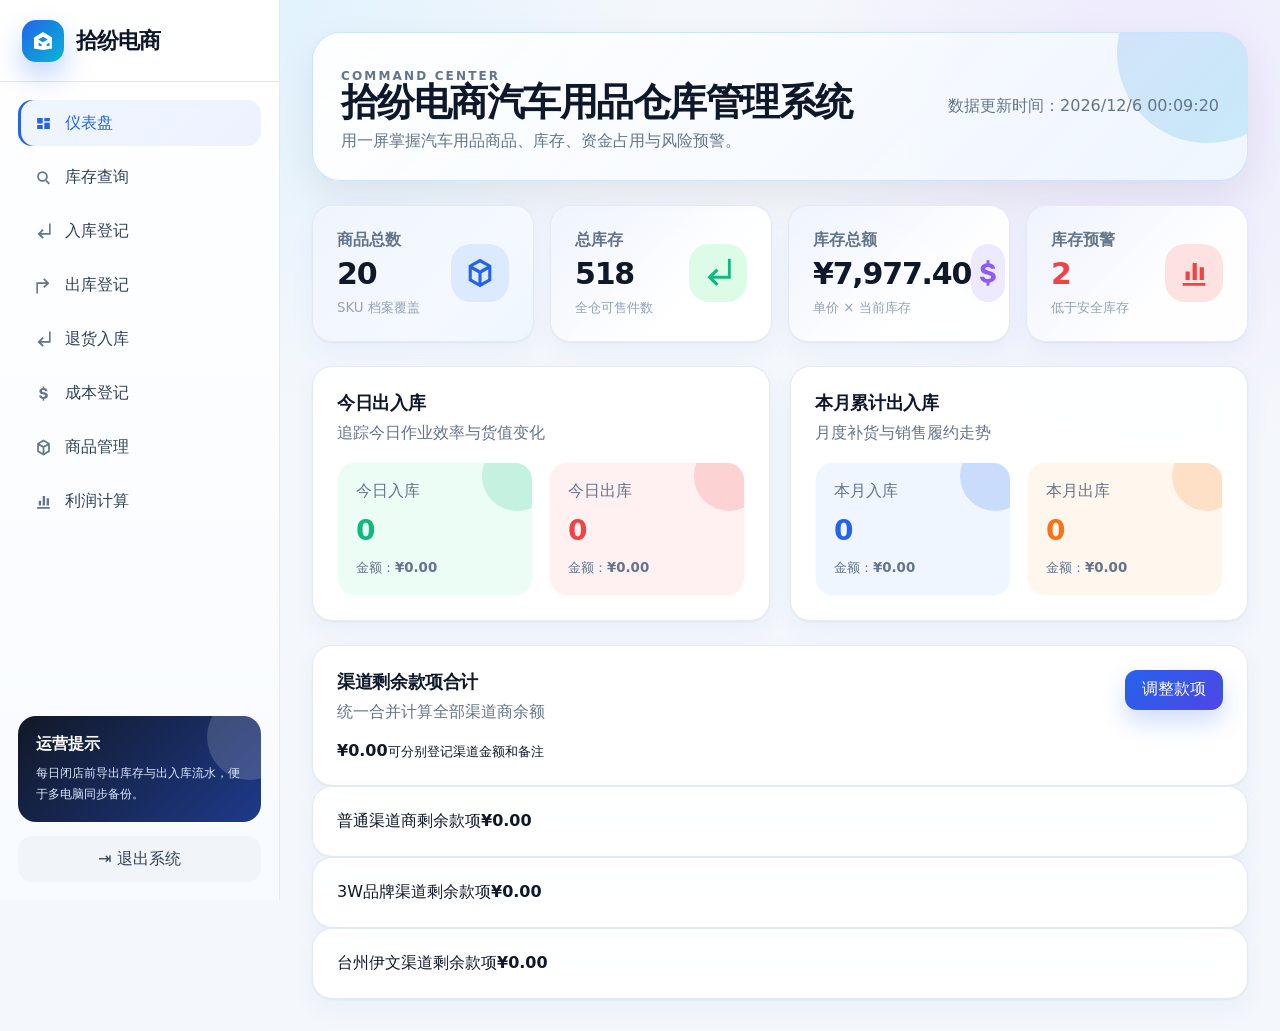
==== commit 3d4e27a5: "Add WeChat mini program version" ====
--- a/天猫仓库管理系统.html
+++ b/天猫仓库管理系统.html
@@ -3,897 +3,1258 @@
   <head>
     <meta charset="UTF-8" />
     <meta name="viewport" content="width=device-width, initial-scale=1.0" />
-    <title>天猫店铺仓库管理系统</title>
+    <title>拾纷电商汽车用品仓库管理系统</title>
     <style>
 :root {
   color-scheme: light;
-  --bg: #f6f7fb;
-  --panel: #ffffff;
-  --text: #172033;
-  --muted: #667085;
-  --line: #e5e7ef;
-  --red: #ff4d4f;
-  --red-dark: #d9363e;
-  --blue: #2f80ed;
-  --green: #13a56b;
-  --yellow: #f5a623;
-  --shadow: 0 18px 45px rgba(17, 24, 39, 0.08);
+  --bg: #f4f7fb;
+  --panel: rgba(255, 255, 255, 0.92);
+  --text: #0f172a;
+  --muted: #64748b;
+  --line: #e2e8f0;
+  --blue: #2563eb;
+  --cyan: #06b6d4;
+  --green: #10b981;
+  --red: #ef4444;
+  --orange: #f97316;
+  --purple: #8b5cf6;
+  --ink: #111827;
+  --shadow: 0 16px 40px rgba(15, 23, 42, 0.08);
+  --soft-shadow: 0 1px 2px rgba(15, 23, 42, 0.05), 0 10px 26px rgba(37, 99, 235, 0.05);
   font-family: Inter, "PingFang SC", "Microsoft YaHei", system-ui, sans-serif;
 }
 
-* {
-  box-sizing: border-box;
-}
-
-body {
-  margin: 0;
-  background: var(--bg);
-  color: var(--text);
-}
-
-button,
-input,
-textarea {
-  font: inherit;
-}
-
-button {
-  border: 0;
-  border-radius: 12px;
-  background: var(--red);
-  color: white;
-  cursor: pointer;
-  font-weight: 700;
-  padding: 12px 18px;
-  transition: transform 0.18s ease, box-shadow 0.18s ease, background 0.18s ease;
-}
-
-button:hover {
-  background: var(--red-dark);
-  box-shadow: 0 10px 22px rgba(255, 77, 79, 0.22);
-  transform: translateY(-1px);
-}
-
-button.secondary {
-  background: #172033;
-}
-
-button.secondary:hover {
-  background: #0f172a;
-  box-shadow: 0 10px 22px rgba(15, 23, 42, 0.18);
-}
-
-button.ghost {
-  background: #fff1f1;
-  color: var(--red);
-}
-
-button.ghost:hover {
-  background: #ffe1e1;
-}
-
-button.danger {
-  background: #fff0f0;
-  color: #c62828;
-}
-
-button.danger:hover {
-  background: #ffd9d9;
-  box-shadow: none;
-}
-
-.app-shell {
-  display: grid;
-  grid-template-columns: 280px 1fr;
-  min-height: 100vh;
-}
-
-.sidebar {
-  background: #151927;
-  color: white;
-  padding: 28px;
-  position: sticky;
-  top: 0;
-  height: 100vh;
-}
-
-.brand {
-  display: flex;
-  gap: 14px;
-  align-items: center;
-  margin-bottom: 42px;
-}
-
-.brand p {
-  color: #a7b0c4;
-  margin: 0 0 4px;
-}
-
-.brand strong {
-  font-size: 20px;
-}
-
-.brand-mark {
-  display: grid;
-  place-items: center;
-  width: 48px;
-  height: 48px;
-  border-radius: 16px;
-  background: var(--red);
-  font-weight: 900;
-}
-
-nav {
-  display: grid;
-  gap: 10px;
-}
-
-nav a {
-  border-radius: 14px;
-  color: #cbd5e1;
-  padding: 14px 16px;
-  text-decoration: none;
-}
-
-nav a.active,
-nav a:hover {
-  background: rgba(255, 255, 255, 0.1);
-  color: white;
-}
-
-main {
-  padding: 32px;
-}
-
-.hero,
-.panel,
-.stat-card {
-  background: var(--panel);
-  border: 1px solid rgba(229, 231, 239, 0.8);
-  border-radius: 26px;
-  box-shadow: var(--shadow);
-}
-
-.hero {
-  align-items: center;
-  display: flex;
-  justify-content: space-between;
-  margin-bottom: 24px;
-  padding: 30px;
-}
-
-.eyebrow {
-  color: var(--red);
-  font-size: 12px;
-  font-weight: 800;
-  letter-spacing: 0.14em;
-  margin: 0 0 8px;
-  text-transform: uppercase;
-}
-
-h1,
-h2 {
-  margin: 0;
-}
-
-h1 {
-  font-size: clamp(28px, 4vw, 42px);
-}
-
-.hero p:last-child,
-.hint {
-  color: var(--muted);
-}
-
-.dashboard-grid {
-  display: grid;
-  gap: 18px;
-  grid-template-columns: repeat(4, minmax(0, 1fr));
-  margin-bottom: 24px;
-}
-
-.stat-card {
-  padding: 24px;
-  position: relative;
-  overflow: hidden;
-}
-
-.stat-card::after {
-  border-radius: 999px;
-  content: "";
-  height: 82px;
-  position: absolute;
-  right: -24px;
-  top: -24px;
-  width: 82px;
-}
-
-.stat-card span,
-.stat-card small {
-  color: var(--muted);
-}
-
-.stat-card strong {
-  display: block;
-  font-size: 30px;
-  margin: 10px 0 4px;
-}
-
-.accent-red::after { background: rgba(255, 77, 79, 0.16); }
-.accent-blue::after { background: rgba(47, 128, 237, 0.16); }
-.accent-green::after { background: rgba(19, 165, 107, 0.16); }
-.accent-yellow::after { background: rgba(245, 166, 35, 0.16); }
-
-.content-grid {
-  display: grid;
-  gap: 24px;
-  grid-template-columns: minmax(0, 1fr) minmax(0, 1fr);
-  margin-bottom: 24px;
-}
-
-.panel {
-  padding: 24px;
-}
-
-.panel-heading {
-  align-items: center;
-  display: flex;
-  gap: 16px;
-  justify-content: space-between;
-  margin-bottom: 18px;
-}
-
-.product-form,
-.upload-box {
-  display: grid;
-  gap: 14px;
-}
-
-label {
-  color: var(--muted);
-  display: grid;
-  gap: 8px;
-  font-size: 14px;
-  font-weight: 700;
-}
-
-input,
-textarea {
-  background: #fbfcff;
-  border: 1px solid var(--line);
-  border-radius: 12px;
-  color: var(--text);
-  outline: none;
-  padding: 12px 14px;
-  width: 100%;
-}
-
-input:focus,
-textarea:focus {
-  border-color: var(--red);
-  box-shadow: 0 0 0 4px rgba(255, 77, 79, 0.1);
-}
-
-.upload-box {
-  border: 1px dashed #ff9b9d;
-  border-radius: 18px;
-  padding: 18px;
-  text-align: center;
-}
-
-.upload-box span,
-.empty-state {
-  color: var(--muted);
-}
-
-textarea {
-  min-height: 120px;
-  margin: 14px 0;
-  resize: vertical;
-}
-
-.full {
-  width: 100%;
-}
-
-.wide-panel {
-  margin-bottom: 24px;
-}
-
-.toolbar {
-  align-items: center;
-  display: flex;
-  gap: 10px;
-}
-
-.table-wrap {
-  overflow-x: auto;
-}
-
-table {
-  border-collapse: collapse;
-  min-width: 900px;
-  width: 100%;
-}
-
-th,
-td {
-  border-bottom: 1px solid var(--line);
-  padding: 14px 12px;
-  text-align: left;
-}
-
-th {
-  color: var(--muted);
-  font-size: 13px;
-  white-space: nowrap;
-}
-
-.badge {
-  background: #ecfdf3;
-  border-radius: 999px;
-  color: var(--green);
-  display: inline-flex;
-  font-weight: 800;
-  min-width: 42px;
-  justify-content: center;
-  padding: 6px 12px;
-}
-
-.mini {
-  border-radius: 10px;
-  padding: 8px 12px;
-}
-
-.inbound { background: var(--green); }
-.outbound { background: var(--blue); }
-.inbound:hover { background: #0e8958; box-shadow: none; }
-.outbound:hover { background: #1f66bd; box-shadow: none; }
-
-.records-list {
-  display: grid;
-  gap: 12px;
-  max-height: 360px;
-  overflow: auto;
-}
-
-.record-item {
-  align-items: center;
-  background: #fbfcff;
-  border: 1px solid var(--line);
-  border-radius: 16px;
-  display: flex;
-  justify-content: space-between;
-  padding: 14px;
-}
-
-.record-item strong {
-  display: block;
-}
-
-.record-item small {
-  color: var(--muted);
-}
-
-.record-type {
-  border-radius: 999px;
-  color: white;
-  font-weight: 800;
-  padding: 6px 10px;
-}
-
-.record-type.in { background: var(--green); }
-.record-type.out { background: var(--blue); }
-.record-type.create { background: var(--red); }
-
-@media (max-width: 1100px) {
-  .app-shell {
-    grid-template-columns: 1fr;
-  }
-
-  .sidebar {
-    height: auto;
-    position: static;
-  }
-
-  nav {
-    grid-template-columns: repeat(5, minmax(0, 1fr));
-  }
-
-  .dashboard-grid,
-  .content-grid {
-    grid-template-columns: repeat(2, minmax(0, 1fr));
-  }
-}
-
-@media (max-width: 760px) {
-  main,
-  .sidebar {
-    padding: 18px;
-  }
-
-  .hero,
-  .panel-heading,
-  .responsive-heading,
-  .toolbar {
-    align-items: stretch;
-    flex-direction: column;
-  }
-
-  nav,
-  .dashboard-grid,
-  .content-grid {
-    grid-template-columns: 1fr;
-  }
-
-  table,
-  thead,
-  tbody,
-  th,
-  td,
-  tr {
-    display: block;
-    min-width: 0;
-  }
-
-  thead {
-    display: none;
-  }
-
-  tr {
-    border: 1px solid var(--line);
-    border-radius: 18px;
-    margin-bottom: 12px;
-    padding: 10px;
-  }
-
-  td {
-    align-items: center;
-    border-bottom: 0;
-    display: flex;
-    justify-content: space-between;
-  }
-
-  td::before {
-    color: var(--muted);
-    content: attr(data-label);
-    font-weight: 700;
-  }
+* { box-sizing: border-box; }
+body { margin: 0; background: radial-gradient(circle at 20% 0%, #e0f2fe 0, transparent 28%), radial-gradient(circle at 90% 10%, #ede9fe 0, transparent 24%), var(--bg); color: var(--text); }
+button, input, select { font: inherit; }
+button { cursor: pointer; }
+svg { fill: currentColor; height: 1em; width: 1em; }
+.icon-sprite { height: 0; position: absolute; width: 0; }
+
+.app-shell { display: grid; grid-template-columns: 280px 1fr; min-height: 100vh; }
+.sidebar { background: linear-gradient(180deg, #ffffff 0%, #f8fbff 100%); border-right: 1px solid rgba(226, 232, 240, 0.9); display: flex; flex-direction: column; height: 100vh; left: 0; padding: 0 18px 18px; position: sticky; top: 0; }
+.brand { align-items: center; border-bottom: 1px solid var(--line); display: grid; gap: 12px; grid-template-columns: 42px 1fr; min-height: 82px; margin: 0 -18px 18px; padding: 0 22px; }
+.brand-icon { align-items: center; background: linear-gradient(135deg, var(--blue), var(--cyan)); border-radius: 14px; box-shadow: 0 14px 28px rgba(37, 99, 235, 0.28); color: white; display: inline-flex; font-size: 24px; height: 42px; justify-content: center; width: 42px; }
+.brand-copy strong { display: block; font-size: 22px; letter-spacing: -0.04em; line-height: 1.05; }
+.version-pill { background: #eaf2ff; border: 1px solid #bfdbfe; border-radius: 999px; color: var(--blue); font-size: 12px; font-weight: 800; padding: 5px 9px; white-space: nowrap; }
+.version-text { color: var(--blue); }
+.nav-list { display: grid; gap: 8px; }
+.nav-item, .logout { align-items: center; background: transparent; border: 0; border-radius: 14px; color: #334155; display: flex; gap: 12px; min-height: 46px; padding: 0 16px; text-align: left; transition: 0.2s ease; }
+.nav-item svg { color: #64748b; font-size: 19px; }
+.nav-item.active, .nav-item:hover { background: linear-gradient(135deg, #eff6ff, #eef2ff); box-shadow: inset 3px 0 0 var(--blue); color: var(--blue); }
+.nav-item.active svg, .nav-item:hover svg { color: var(--blue); }
+.sidebar-card { background: linear-gradient(135deg, #111827, #1e3a8a); border-radius: 18px; color: white; margin-top: auto; padding: 18px; position: relative; overflow: hidden; }
+.sidebar-card::after { background: rgba(255,255,255,.16); border-radius: 999px; content: ""; height: 86px; position: absolute; right: -32px; top: -22px; width: 86px; }
+.sidebar-card b, .sidebar-card span { display: block; position: relative; z-index: 1; }
+.sidebar-card span { color: #dbeafe; font-size: 12px; line-height: 1.7; margin-top: 8px; }
+.logout { background: #f1f5f9; justify-content: center; margin-top: 14px; }
+.workspace { min-width: 0; padding: 32px; }
+.view { display: none; }
+.view.active { display: block; }
+
+.page-head { align-items: center; display: flex; justify-content: space-between; gap: 18px; margin-bottom: 24px; }
+.hero-head { background: linear-gradient(135deg, rgba(255,255,255,.95), rgba(239,246,255,.92)); border: 1px solid rgba(191, 219, 254, .75); border-radius: 28px; box-shadow: var(--shadow); padding: 28px; position: relative; overflow: hidden; }
+.hero-head::after { background: linear-gradient(135deg, rgba(37,99,235,.15), rgba(6,182,212,.18)); border-radius: 999px; content: ""; height: 180px; position: absolute; right: -50px; top: -70px; width: 180px; }
+.kicker { color: var(--blue); font-size: 12px; font-weight: 900; letter-spacing: .18em; margin: 0 0 8px; text-transform: uppercase; }
+h1 { font-size: clamp(26px, 3vw, 38px); letter-spacing: -0.04em; line-height: 1.05; margin: 0; }
+h2 { font-size: 18px; letter-spacing: -0.02em; margin: 0; }
+.page-head p, .panel-title p { color: var(--muted); margin: 8px 0 0; }
+.updated { color: var(--muted); position: relative; z-index: 1; white-space: nowrap; }
+.actions { display: flex; flex-wrap: wrap; gap: 10px; }
+
+.btn { align-items: center; border: 1px solid var(--line); border-radius: 12px; display: inline-flex; gap: 8px; min-height: 40px; padding: 0 16px; transition: .18s ease; }
+.btn.primary { background: linear-gradient(135deg, var(--blue), #4f46e5); border-color: transparent; box-shadow: 0 12px 24px rgba(37, 99, 235, .22); color: #fff; }
+.btn.light { background: rgba(255,255,255,.9); color: #334155; }
+.btn:hover, .tab:hover, .link-btn:hover { transform: translateY(-1px); }
+.icon-btn { background: transparent; border: 0; color: #64748b; font-size: 20px; }
+
+.metric-grid { display: grid; gap: 16px; margin-bottom: 24px; }
+.metric-grid.four { grid-template-columns: repeat(4, minmax(0, 1fr)); }
+.metric-grid.five { grid-template-columns: repeat(5, minmax(0, 1fr)); }
+.metric-grid.three { grid-template-columns: repeat(3, minmax(0, 1fr)); }
+.metric-grid.two { grid-template-columns: repeat(2, minmax(0, 1fr)); }
+.metric-card, .mini-metric, .panel, .filter-card, .table-card, .report-tabs { background: var(--panel); border: 1px solid rgba(226, 232, 240, .9); border-radius: 20px; box-shadow: var(--soft-shadow); backdrop-filter: blur(12px); }
+.metric-card { align-items: center; display: flex; justify-content: space-between; min-height: 116px; overflow: hidden; padding: 24px; position: relative; }
+.metric-card::before { background: linear-gradient(135deg, rgba(37,99,235,.08), transparent 65%); content: ""; inset: 0; opacity: .9; position: absolute; }
+.metric-card > * { position: relative; z-index: 1; }
+.metric-card.featured { background: linear-gradient(135deg, #ffffff, #eff6ff); }
+.metric-card.small { align-items: flex-start; display: block; min-height: 96px; }
+.metric-card span, .mini-metric span { color: var(--muted); display: block; font-weight: 700; margin-bottom: 8px; }
+.metric-card strong, .mini-metric strong { display: block; font-size: 30px; letter-spacing: -0.04em; line-height: 1; }
+.metric-card small { color: #94a3b8; display: block; margin-top: 10px; }
+.icon { align-items: center; border-radius: 20px; display: inline-flex; font-size: 34px; height: 58px; justify-content: center; width: 58px; }
+.icon.blue { background: #dbeafe; color: var(--blue); } .icon.green { background: #dcfce7; color: var(--green); } .icon.red { background: #fee2e2; color: var(--red); } .icon.purple { background: #ede9fe; color: var(--purple); }
+.blue, .blue-text { color: var(--blue); } .green, .green-text { color: var(--green); } .red, .red-text, .danger-text { color: var(--red); } .purple { color: var(--purple); }
+.mini-metric { align-items: center; display: flex; gap: 14px; min-height: 92px; padding: 20px; }
+.bubble { align-items: center; border-radius: 16px; display: inline-flex; font-style: normal; height: 44px; justify-content: center; width: 44px; }
+.bubble.blue { background: #dbeafe; color: var(--blue); } .bubble.green { background: #dcfce7; color: var(--green); } .bubble.red { background: #fee2e2; color: var(--red); } .bubble.yellow { background: #fef3c7; color: #d97706; }
+
+.summary-row { display: grid; gap: 20px; grid-template-columns: 1fr 1fr; margin-bottom: 24px; }
+.panel { padding: 24px; }
+.panel-title { align-items: flex-start; display: flex; justify-content: space-between; margin-bottom: 18px; }
+.soft-grid { display: grid; gap: 16px; grid-template-columns: 1fr 1fr; }
+.soft-card { border: 1px solid rgba(255,255,255,.6); border-radius: 18px; overflow: hidden; padding: 18px; position: relative; }
+.soft-card::after { border-radius: 999px; content: ""; height: 70px; opacity: .18; position: absolute; right: -20px; top: -22px; width: 70px; }
+.soft-card span, .soft-card small { color: var(--muted); display: block; }
+.soft-card strong { display: block; font-size: 28px; letter-spacing: -0.04em; margin: 12px 0; }
+.soft-card.in { background: #ecfdf5; color: var(--green); } .soft-card.in::after { background: var(--green); }
+.soft-card.out { background: #fff1f2; color: var(--red); } .soft-card.out::after { background: var(--red); }
+.soft-card.month-in { background: #eff6ff; color: var(--blue); } .soft-card.month-in::after { background: var(--blue); }
+.soft-card.month-out { background: #fff7ed; color: var(--orange); } .soft-card.month-out::after { background: var(--orange); }
+.chart-grid { display: grid; gap: 24px; grid-template-columns: repeat(3, minmax(0, 1fr)); }
+.bar-chart { height: 300px; padding: 8px 4px; }
+.bar-row { align-items: center; display: grid; gap: 10px; grid-template-columns: 110px 1fr 82px; margin: 16px 0; }
+.bar-label { color: #475569; overflow: hidden; text-overflow: ellipsis; white-space: nowrap; }
+.bar-track { background-image: linear-gradient(to right, rgba(148,163,184,.3) 1px, transparent 1px); background-size: 25% 100%; border: 1px dashed #cbd5e1; border-radius: 999px; height: 34px; overflow: hidden; }
+.bar-fill { background: linear-gradient(90deg, var(--blue), var(--cyan)); border-radius: inherit; height: 100%; }
+.bar-value { color: #64748b; text-align: right; }
+.empty-chart { align-items: center; color: var(--muted); display: flex; height: 300px; justify-content: center; }
+
+.warning-box { background: linear-gradient(135deg, #fff7ed, #fff1f2); border: 1px solid #fecaca; border-radius: 20px; color: var(--red); margin-bottom: 24px; padding: 20px; }
+.warning-box.hidden { display: none; }
+.warning-box strong { display: block; font-size: 18px; }
+.warning-box p { color: #9f1239; margin: 8px 0 0; }
+#warningTags { display: flex; flex-wrap: wrap; gap: 8px; margin-top: 14px; }
+.warn-tag { background: rgba(254, 226, 226, .9); border: 1px solid #fecaca; border-radius: 999px; color: #dc2626; padding: 7px 12px; }
+.filter-card { margin-bottom: 24px; padding: 16px; }
+input, select { background: #fff; border: 1px solid #cfd8e3; border-radius: 12px; height: 42px; outline: none; padding: 0 14px; transition: .18s ease; }
+input:focus, select:focus { border-color: var(--blue); box-shadow: 0 0 0 4px rgba(37, 99, 235, .12); }
+.filter-card input[type="search"] { width: 100%; }
+.filter-line { align-items: center; display: grid; gap: 12px; grid-template-columns: minmax(220px, 1fr) 190px; }
+.filter-line select { min-width: 170px; }
+.tabs { display: flex; flex-wrap: wrap; gap: 8px; margin-top: 16px; }
+.tab { background: #f8fafc; border: 1px solid var(--line); border-radius: 999px; color: #334155; height: 38px; padding: 0 18px; transition: .18s ease; }
+.tab.active { background: linear-gradient(135deg, var(--blue), #4f46e5); border-color: transparent; box-shadow: 0 10px 18px rgba(37,99,235,.18); color: #fff; }
+.date-row { align-items: center; display: flex; flex-wrap: wrap; gap: 10px; margin-top: 16px; }
+.date-row.right { margin: 0 0 0 auto; }
+
+.table-card { overflow-x: auto; }
+table { border-collapse: separate; border-spacing: 0; min-width: 980px; width: 100%; }
+th, td { border-bottom: 1px solid var(--line); padding: 16px 24px; text-align: left; white-space: nowrap; }
+th { background: #f8fafc; color: #64748b; font-size: 13px; font-weight: 800; letter-spacing: .02em; }
+td { height: 62px; }
+tbody tr { transition: .16s ease; }
+tbody tr:hover { background: #f8fbff; }
+.product-title strong { display: block; }
+.product-title small { color: var(--muted); display: block; margin-top: 5px; }
+.money { color: var(--blue); font-weight: 700; }
+.stock-cell { align-items: center; display: flex; gap: 8px; }
+.stock-bar { background: #e5e7eb; border-radius: 999px; height: 8px; overflow: hidden; width: 104px; }
+.stock-bar span { background: linear-gradient(90deg, #22c55e, #06b6d4); display: block; height: 100%; }
+.badge { border-radius: 999px; display: inline-flex; font-weight: 800; padding: 5px 10px; }
+.badge.ok { background: #dcfce7; color: #15803d; }
+.badge.low { background: #fee2e2; color: #dc2626; }
+.action-row { display: inline-flex; gap: 6px; }
+.link-btn, .delete-btn { background: transparent; border: 0; border-radius: 9px; padding: 7px 8px; transition: .18s ease; }
+.link-btn { color: var(--blue); } .link-btn:hover { background: #eff6ff; }
+.delete-btn { color: var(--red); } .delete-btn:hover { background: #fef2f2; }
+.cost-chip { background: #dbeafe; border-radius: 999px; color: #1d4ed8; font-weight: 800; padding: 6px 11px; }
+
+.report-tabs { align-items: center; display: flex; flex-wrap: wrap; gap: 10px; margin-bottom: 24px; padding: 16px; }
+.chart-panel { margin-bottom: 24px; }
+#trendCanvas { height: 300px; max-width: 100%; width: 100%; }
+.empty-frame, .top-frame { background: repeating-linear-gradient(45deg, #f8fafc, #f8fafc 10px, #ffffff 10px, #ffffff 20px); border: 1px dashed #cbd5e1; border-radius: 18px; min-height: 260px; margin: 10px auto 24px; width: 92%; }
+.top-frame { background: #fff; border-style: solid; display: grid; gap: 12px; padding: 18px; }
+.top-row { align-items: center; display: grid; gap: 10px; grid-template-columns: 130px 1fr 1fr 54px; }
+.outbound-only .top-row { grid-template-columns: 180px 1fr 64px; padding: 8px 0; }
+.top-row span { color: #475569; overflow: hidden; text-overflow: ellipsis; white-space: nowrap; }
+.top-row b, .top-row i { border-radius: 999px; display: block; height: 12px; min-width: 4px; }
+.outbound-only .top-row i { box-shadow: 0 8px 18px rgba(239, 68, 68, .18); height: 14px; }
+.top-row b { background: linear-gradient(90deg, #10b981, #34d399); justify-self: end; }
+.top-row i { background: linear-gradient(90deg, #f87171, #ef4444); justify-self: start; }
+.top-row em { color: var(--muted); font-style: normal; text-align: right; }
+.legend { color: var(--muted); text-align: center; }
+.green-dot, .red-dot { border-radius: 999px; display: inline-block; height: 12px; margin: 0 5px 0 16px; width: 12px; }
+.green-dot { background: #10b981; } .red-dot { background: #ef4444; }
+
+dialog { border: 0; border-radius: 22px; box-shadow: 0 28px 90px rgba(15, 23, 42, .28); padding: 0; width: min(560px, calc(100vw - 32px)); }
+dialog::backdrop { background: rgba(15, 23, 42, .42); backdrop-filter: blur(5px); }
+.dialog-card { display: grid; gap: 14px; padding: 26px; }
+.dialog-card h2 { margin-bottom: 4px; }
+.dialog-card label { color: var(--muted); display: grid; gap: 7px; font-weight: 700; }
+.dialog-card menu { display: flex; gap: 10px; justify-content: flex-end; margin: 8px 0 0; padding: 0; }
+
+@media (max-width: 1200px) { .metric-grid.five, .metric-grid.four, .chart-grid, .channel-grid { grid-template-columns: repeat(2, minmax(0, 1fr)); } .summary-row { grid-template-columns: 1fr; } }
+@media (max-width: 760px) { .filter-line { grid-template-columns: 1fr; } .app-shell { grid-template-columns: 1fr; } .sidebar { height: auto; position: static; } .workspace { padding: 18px; } .page-head, .actions, .report-tabs { align-items: stretch; flex-direction: column; } .metric-grid.five, .metric-grid.four, .metric-grid.three, .metric-grid.two, .chart-grid, .channel-grid, .soft-grid { grid-template-columns: 1fr; } .updated { white-space: normal; } }
+
+/* 手机网页端适配：顶部横向导航、紧凑卡片和可滑动表格 */
+@media (max-width: 900px) {
+  body { background-attachment: fixed; }
+  .app-shell { display: block; min-height: 100vh; }
+  .sidebar { border-bottom: 1px solid rgba(226, 232, 240, .95); border-right: 0; height: auto; padding: 0 12px 12px; position: sticky; top: 0; z-index: 20; }
+  .brand { grid-template-columns: 38px 1fr; min-height: 64px; margin: 0 -12px 10px; padding: 0 16px; }
+  .brand-icon { border-radius: 12px; font-size: 21px; height: 38px; width: 38px; }
+  .brand-copy strong { font-size: 18px; }
+  .nav-list { display: flex; gap: 8px; margin: 0 -4px; overflow-x: auto; padding: 4px 4px 8px; scrollbar-width: none; }
+  .nav-list::-webkit-scrollbar { display: none; }
+  .nav-item { flex: 0 0 auto; min-height: 40px; padding: 0 13px; white-space: nowrap; }
+  .nav-item.active, .nav-item:hover { box-shadow: inset 0 -3px 0 var(--blue); }
+  .sidebar-card, .logout { display: none; }
+  .workspace { padding: 18px; }
+  .table-card { -webkit-overflow-scrolling: touch; border-radius: 16px; }
+  table { min-width: 860px; }
+  th, td { padding: 13px 16px; }
+}
+
+@media (max-width: 640px) {
+  body { font-size: 14px; }
+  .workspace { padding: 14px; }
+  .page-head, .hero-head { border-radius: 20px; padding: 18px; }
+  .page-head { align-items: stretch; flex-direction: column; }
+  h1 { font-size: 28px; }
+  h2 { font-size: 16px; }
+  .updated { white-space: normal; }
+  .actions { display: grid; grid-template-columns: 1fr; width: 100%; }
+  .btn { justify-content: center; width: 100%; }
+  .metric-card, .mini-metric, .panel, .filter-card, .table-card { border-radius: 16px; }
+  .metric-card { min-height: 96px; padding: 18px; }
+  .metric-card strong, .mini-metric strong { font-size: 26px; }
+  .summary-row, .soft-grid { grid-template-columns: 1fr; }
+  .channel-total .panel-title { gap: 12px; flex-direction: column; }
+  .channel-total strong { font-size: 30px; }
+  .filter-card { padding: 14px; }
+  .date-row { align-items: stretch; display: grid; grid-template-columns: 1fr; }
+  input, select { min-height: 44px; width: 100%; }
+  .tabs { overflow-x: auto; padding-bottom: 4px; flex-wrap: nowrap; }
+  .tab { flex: 0 0 auto; }
+  dialog { border-radius: 20px 20px 0 0; max-height: 92vh; overflow-y: auto; width: 100vw; }
+  dialog::backdrop { backdrop-filter: blur(3px); }
+  .dialog-card { padding: 20px; }
+  .dialog-card menu { display: grid; grid-template-columns: 1fr; }
 }
 
     </style>
   </head>
-  <body>
+  <body data-app-version="reference-v10">
+    <svg aria-hidden="true" class="icon-sprite">
+      <symbol id="icon-logo" viewBox="0 0 24 24"><path d="M3 8.6 12 3l9 5.6v10.8L12 21l-9-1.6V8.6Zm4.2 1.9 4.8 2.7 4.8-2.7L12 7.7l-4.8 2.8Zm.4 3.2v3.1l3 0.5v-2.1l-3-1.5Zm8 1.5v2.1l3-.5v-3.1l-3 1.5Z"/></symbol>
+      <symbol id="icon-dashboard" viewBox="0 0 24 24"><path d="M4 5h7v7H4V5Zm9 0h7v4h-7V5ZM4 14h7v5H4v-5Zm9-3h7v8h-7v-8Z"/></symbol>
+      <symbol id="icon-search" viewBox="0 0 24 24"><path d="M10.7 4a6.7 6.7 0 1 1 0 13.4A6.7 6.7 0 0 1 10.7 4Zm0 2.2a4.5 4.5 0 1 0 0 9 4.5 4.5 0 0 0 0-9Zm5.5 9 4 4-1.6 1.6-4-4 1.6-1.6Z"/></symbol>
+      <symbol id="icon-in" viewBox="0 0 24 24"><path d="M19 5v12H8.8l3.6-3.6-1.6-1.6L4.5 18l6.3 6.2 1.6-1.6L8.8 19H21V5h-2Z" transform="translate(0 -3)"/></symbol>
+      <symbol id="icon-out" viewBox="0 0 24 24"><path d="M5 19V7h10.2l-3.6 3.6 1.6 1.6L19.5 6 13.2-.2l-1.6 1.6L15.2 5H3v14h2Z" transform="translate(0 3)"/></symbol>
+      <symbol id="icon-cost" viewBox="0 0 24 24"><path d="M13 3v2.1c2.3.4 4 1.7 4 3.9h-3c0-.8-.7-1.3-2-1.3-1.2 0-2 .5-2 1.2 0 .8.8 1.1 2.8 1.6 2.8.7 4.7 1.7 4.7 4.2 0 2.2-1.7 3.7-4.5 4.1V21h-2v-2.1c-2.7-.4-4.5-1.9-4.6-4.3h3c.1 1.1 1 1.7 2.5 1.7 1.5 0 2.3-.6 2.3-1.4 0-.8-.7-1.2-2.9-1.8-2.5-.6-4.5-1.5-4.5-4.1 0-2.1 1.7-3.5 4.2-3.9V3h2Z"/></symbol>
+      <symbol id="icon-box" viewBox="0 0 24 24"><path d="m12 2 8 4.5v11L12 22l-8-4.5v-11L12 2Zm0 2.5L7 7.3l5 2.8 5-2.8-5-2.8Zm-5.8 5v6.7l4.7 2.6v-6.7L6.2 9.5Zm11.6 0-4.7 2.6v6.7l4.7-2.6V9.5Z"/></symbol>
+      <symbol id="icon-report" viewBox="0 0 24 24"><path d="M4 19h16v2H4v-2Zm2-8h3v6H6v-6Zm5-6h3v12h-3V5Zm5 3h3v9h-3V8Z"/></symbol>
+      <symbol id="icon-export" viewBox="0 0 24 24"><path d="M11 4h2v8l3-3 1.4 1.4L12 15.8l-5.4-5.4L8 9l3 3V4ZM5 18h14v2H5v-2Z"/></symbol>
+      <symbol id="icon-plus" viewBox="0 0 24 24"><path d="M11 5h2v6h6v2h-6v6h-2v-6H5v-2h6V5Z"/></symbol>
+    </svg>
     <div class="app-shell">
-      <aside class="sidebar" aria-label="系统导航">
+      <aside class="sidebar" aria-label="仓库管理导航">
         <div class="brand">
-          <span class="brand-mark">猫</span>
-          <div>
-            <p>天猫店铺</p>
-            <strong>仓库管理系统</strong>
+          <span class="brand-icon" aria-hidden="true"><svg><use href="#icon-logo"></use></svg></span>
+          <div class="brand-copy"><strong>拾纷电商</strong></div>
+        </div>
+        <nav class="nav-list">
+          <button class="nav-item active" data-view="dashboard" type="button"><svg><use href="#icon-dashboard"></use></svg><span>仪表盘</span></button>
+          <button class="nav-item" data-view="inventory" type="button"><svg><use href="#icon-search"></use></svg><span>库存查询</span></button>
+          <button class="nav-item" data-view="stockIn" type="button"><svg><use href="#icon-in"></use></svg><span>入库登记</span></button>
+          <button class="nav-item" data-view="stockOut" type="button"><svg><use href="#icon-out"></use></svg><span>出库登记</span></button>
+          <button class="nav-item" data-view="returns" type="button"><svg><use href="#icon-in"></use></svg><span>退货入库</span></button>
+          <button class="nav-item" data-view="costs" type="button"><svg><use href="#icon-cost"></use></svg><span>成本登记</span></button>
+          <button class="nav-item" data-view="products" type="button"><svg><use href="#icon-box"></use></svg><span>商品管理</span></button>
+          <button class="nav-item" data-view="profits" type="button"><svg><use href="#icon-report"></use></svg><span>利润计算</span></button>
+        </nav>
+        <div class="sidebar-card"><b>运营提示</b><span>每日闭店前导出库存与出入库流水，便于多电脑同步备份。</span></div>
+        <button class="logout" type="button">⇥ 退出系统</button>
+      </aside>
+
+      <main class="workspace">
+        <section class="view active" id="view-dashboard">
+          <div class="page-head hero-head"><div><p class="kicker">Command Center</p><h1>拾纷电商汽车用品仓库管理系统</h1><p>用一屏掌握汽车用品商品、库存、资金占用与风险预警。</p></div><span class="updated">数据更新时间：<span id="updatedAt"></span></span></div>
+          <div class="metric-grid four">
+            <article class="metric-card featured"><div><span>商品总数</span><strong id="dashProductCount">0</strong><small>SKU 档案覆盖</small></div><i class="icon blue"><svg><use href="#icon-box"></use></svg></i></article>
+            <article class="metric-card"><div><span>总库存</span><strong id="dashStockTotal">0</strong><small>全仓可售件数</small></div><i class="icon green"><svg><use href="#icon-in"></use></svg></i></article>
+            <article class="metric-card"><div><span>库存总额</span><strong id="dashInventoryValue">¥0.00</strong><small>单价 × 当前库存</small></div><i class="icon purple"><svg><use href="#icon-cost"></use></svg></i></article>
+            <article class="metric-card"><div><span>库存预警</span><strong class="danger-text" id="dashWarningCount">0</strong><small>低于安全库存</small></div><i class="icon red"><svg><use href="#icon-report"></use></svg></i></article>
           </div>
-        </div>
-        <nav>
-          <a href="#dashboard" class="active">数据仪表盘</a>
-          <a href="#manual-form">手动添加</a>
-          <a href="#batch-import">批量导入</a>
-          <a href="#inventory">库存列表</a>
-          <a href="#records">出入库记录</a>
-        </nav>
-      </aside>
-
-      <main>
-        <header class="hero">
-          <div>
-            <p class="eyebrow">Warehouse Control Center</p>
-            <h1>简洁清晰的店铺库存总览</h1>
-            <p>集中管理商品资料、成本、库存数量和每一次出入库流水。</p>
+          <div class="summary-row">
+            <article class="panel half"><div class="panel-title"><div><h2>今日出入库</h2><p>追踪今日作业效率与货值变化</p></div></div><div class="soft-grid"><div class="soft-card in"><span>今日入库</span><strong id="todayInQty">0</strong><small>金额：<b id="todayInAmount">¥0.00</b></small></div><div class="soft-card out"><span>今日出库</span><strong id="todayOutQty">0</strong><small>金额：<b id="todayOutAmount">¥0.00</b></small></div></div></article>
+            <article class="panel half"><div class="panel-title"><div><h2>本月累计出入库</h2><p>月度补货与销售履约走势</p></div></div><div class="soft-grid"><div class="soft-card month-in"><span>本月入库</span><strong id="monthInQty">0</strong><small>金额：<b id="monthInAmount">¥0.00</b></small></div><div class="soft-card month-out"><span>本月出库</span><strong id="monthOutQty">0</strong><small>金额：<b id="monthOutAmount">¥0.00</b></small></div></div></article>
           </div>
-          <button class="secondary" id="seedDemoBtn" type="button">载入演示数据</button>
-        </header>
-
-        <section id="dashboard" class="dashboard-grid" aria-label="数据仪表盘">
-          <article class="stat-card accent-red">
-            <span>SKU 数量</span>
-            <strong id="skuCount">0</strong>
-            <small>当前商品规格总数</small>
-          </article>
-          <article class="stat-card accent-blue">
-            <span>在库总数</span>
-            <strong id="stockTotal">0</strong>
-            <small>全部商品库存件数</small>
-          </article>
-          <article class="stat-card accent-green">
-            <span>库存成本</span>
-            <strong id="inventoryValue">¥0.00</strong>
-            <small>商品成本 × 在库数量</small>
-          </article>
-          <article class="stat-card accent-yellow">
-            <span>打包成本</span>
-            <strong id="packingValue">¥0.00</strong>
-            <small>打包成本 × 在库数量</small>
-          </article>
+          <div class="channel-grid">
+            <article class="panel channel-total"><div class="panel-title"><div><h2>渠道剩余款项合计</h2><p>统一合并计算全部渠道商余额</p></div><button class="btn primary" id="adjustChannelBtn" type="button">调整款项</button></div><strong id="dashChannelFunds">¥0.00</strong><small id="dashChannelNote">可分别登记渠道金额和备注</small></article>
+            <article class="panel channel-card"><span>普通渠道商剩余款项</span><strong id="channelGeneralFunds">¥0.00</strong></article>
+            <article class="panel channel-card"><span>3W品牌渠道剩余款项</span><strong id="channelThreeWFunds">¥0.00</strong></article>
+            <article class="panel channel-card"><span>台州伊文渠道剩余款项</span><strong id="channelTaizhouFunds">¥0.00</strong></article>
+          </div>
         </section>
 
-        <section class="content-grid">
-          <article id="manual-form" class="panel">
-            <div class="panel-heading">
-              <div>
-                <p class="eyebrow">Manual Entry</p>
-                <h2>手动添加商品</h2>
-              </div>
-            </div>
-            <form id="productForm" class="product-form">
-              <label>
-                商品名称
-                <input name="name" required placeholder="例如：猫粮储存罐" />
-              </label>
-              <label>
-                商品规格
-                <input name="spec" required placeholder="例如：3L / 白色" />
-              </label>
-              <label>
-                商品成本（元）
-                <input name="cost" type="number" min="0" step="0.01" required placeholder="0.00" />
-              </label>
-              <label>
-                打包成本（元）
-                <input name="packingCost" type="number" min="0" step="0.01" required placeholder="0.00" />
-              </label>
-              <label>
-                在库数量
-                <input name="stock" type="number" min="0" step="1" required placeholder="0" />
-              </label>
-              <button type="submit">保存商品</button>
-            </form>
-          </article>
-
-          <article id="batch-import" class="panel">
-            <div class="panel-heading">
-              <div>
-                <p class="eyebrow">Batch Import</p>
-                <h2>批量添加商品</h2>
-              </div>
-              <button class="ghost" id="downloadTemplateBtn" type="button">下载模板</button>
-            </div>
-            <p class="hint">支持 CSV 文件，表头必须为：商品名称,商品规格,商品成本,打包成本,在库数量。</p>
-            <div class="upload-box">
-              <input id="csvInput" type="file" accept=".csv,text/csv" />
-              <span>选择 CSV 后会自动导入并合并同名同规格商品</span>
-            </div>
-            <textarea id="pasteArea" placeholder="也可粘贴 CSV 内容后点击导入"></textarea>
-            <button class="secondary full" id="pasteImportBtn" type="button">导入粘贴内容</button>
-          </article>
+        <section class="view" id="view-inventory">
+          <div class="page-head"><div><p class="kicker">Inventory Radar</p><h1>库存查询</h1><p>搜索、筛选并识别低库存风险。</p></div><button class="btn light" id="exportInventoryBtn" type="button"><svg><use href="#icon-export"></use></svg> 导出Excel</button></div>
+          <div class="metric-grid four compact"><article class="mini-metric"><i class="bubble blue"><svg><use href="#icon-box"></use></svg></i><div><span>商品总数</span><strong id="invProductCount">0</strong></div></article><article class="mini-metric"><i class="bubble green"><svg><use href="#icon-in"></use></svg></i><div><span>总库存量</span><strong id="invStockTotal">0</strong></div></article><article class="mini-metric"><i class="bubble blue"><svg><use href="#icon-cost"></use></svg></i><div><span>在库金额</span><strong id="invAmount">¥0.00</strong></div></article><article class="mini-metric"><i class="bubble red"><svg><use href="#icon-report"></use></svg></i><div><span>库存不足</span><strong id="invWarningCount">0</strong></div></article></div>
+          <div class="warning-box" id="warningBox"><strong>智能库存预警</strong><p>以下商品低于安全库存，请优先安排补货或调整销售节奏。</p><div id="warningTags"></div></div>
+          <div class="filter-card"><div class="filter-line"><input id="inventorySearch" type="search" placeholder="搜索商品名称、编码或规格分类..." /><select id="inventoryCategoryFilter" aria-label="按规格分类筛选"><option value="all">全部规格分类</option></select></div><div class="tabs"><button class="tab active" data-filter="all" type="button">全部 (<span id="tabAll">0</span>)</button><button class="tab" data-filter="normal" type="button">库存正常 (<span id="tabNormal">0</span>)</button><button class="tab" data-filter="low" type="button">库存不足 (<span id="tabLow">0</span>)</button></div></div>
+          <div class="table-card"><table><thead><tr><th>商品名称</th><th>规格分类</th><th>单位</th><th>单价</th><th>当前库存</th><th>库存金额</th><th>库存状态</th><th>操作</th></tr></thead><tbody id="inventoryBody"></tbody></table></div>
         </section>
 
-        <section id="inventory" class="panel wide-panel">
-          <div class="panel-heading responsive-heading">
-            <div>
-              <p class="eyebrow">Inventory</p>
-              <h2>商品库存列表</h2>
-            </div>
-            <div class="toolbar">
-              <input id="searchInput" type="search" placeholder="搜索商品名称或规格" />
-              <button class="ghost" id="exportBtn" type="button">导出 CSV</button>
-              <button class="danger" id="clearBtn" type="button">清空数据</button>
-            </div>
-          </div>
-          <div class="table-wrap">
-            <table>
-              <thead>
-                <tr>
-                  <th>商品名称</th>
-                  <th>商品规格</th>
-                  <th>商品成本</th>
-                  <th>打包成本</th>
-                  <th>在库数量</th>
-                  <th>入库</th>
-                  <th>出库</th>
-                  <th>操作</th>
-                </tr>
-              </thead>
-              <tbody id="inventoryBody"></tbody>
-            </table>
-          </div>
-          <p id="emptyState" class="empty-state">暂无商品，请先手动添加或批量导入。</p>
-        </section>
-
-        <section id="records" class="panel wide-panel">
-          <div class="panel-heading responsive-heading">
-            <div>
-              <p class="eyebrow">Records</p>
-              <h2>出入库记录</h2>
-            </div>
-            <button class="ghost" id="clearRecordsBtn" type="button">清空记录</button>
-          </div>
-          <div class="records-list" id="recordsList"></div>
-        </section>
+        <section class="view" id="view-stockIn"><div class="page-head"><div><p class="kicker">Inbound Flow</p><h1>入库登记</h1><p>记录采购补货、批次、供应商与入库金额。</p></div><div class="actions"><button class="btn light" id="importStockInBtn" type="button">↥ 批量导入 CSV/XLSX</button><button class="btn light" id="exportStockInBtn" type="button"><svg><use href="#icon-export"></use></svg> 导出 Excel</button><button class="btn primary" id="addStockInBtn" type="button"><svg><use href="#icon-plus"></use></svg> 添加入库</button></div></div><div class="metric-grid three"><article class="metric-card small"><span>入库记录数</span><strong id="inRecordCount">0</strong><small>已归档批次</small></article><article class="metric-card small"><span>总入库数量</span><strong class="blue-text" id="inQtyTotal">0</strong><small>累计补货件数</small></article><article class="metric-card small"><span>总金额</span><strong class="green-text" id="inAmountTotal">¥0.00</strong><small>补货货值</small></article></div><div class="filter-card"><div class="filter-line"><input id="stockInSearch" type="search" placeholder="搜索商品名称..." /><select id="stockInCategoryFilter" aria-label="按规格分类筛选"><option value="all">全部规格分类</option></select></div><div class="date-row"><span>▣</span><input id="stockInStart" type="date" /><span>至</span><input id="stockInEnd" type="date" /></div></div><div class="table-card"><table><thead><tr><th><input id="stockInSelectAll" type="checkbox" /></th><th>商品</th><th>供应商</th><th>数量</th><th>单价</th><th>总金额</th><th>入库日期</th><th>操作员</th><th>备注</th><th>操作</th></tr></thead><tbody id="stockInBody"></tbody></table></div></section>
+
+        <section class="view" id="view-stockOut"><div class="page-head"><div><p class="kicker">Outbound Flow</p><h1>出库登记</h1><p>记录销售发货、用途与库存扣减过程。</p></div><div class="actions"><button class="btn light" id="importStockOutBtn" type="button">↥ 批量导入 CSV/XLSX</button><button class="btn light" id="exportStockOutBtn" type="button"><svg><use href="#icon-export"></use></svg> 导出Excel</button><button class="btn primary" id="addStockOutBtn" type="button"><svg><use href="#icon-plus"></use></svg> 添加出库</button></div></div><div class="metric-grid two"><article class="metric-card small"><span>出库记录数</span><strong id="outRecordCount">0</strong><small>履约流水</small></article><article class="metric-card small"><span>总出库数量</span><strong class="red-text" id="outQtyTotal">0</strong><small>累计扣减件数</small></article></div><div class="filter-card"><div class="filter-line"><input id="stockOutSearch" type="search" placeholder="搜索商品名称..." /><select id="stockOutCategoryFilter" aria-label="按规格分类筛选"><option value="all">全部规格分类</option></select></div><div class="date-row"><span>▣</span><input id="stockOutStart" type="date" /><span>至</span><input id="stockOutEnd" type="date" /></div></div><div class="table-card"><table><thead><tr><th><input type="checkbox" /></th><th>出库日期</th><th>商品</th><th>数量</th><th>用途</th><th>操作</th></tr></thead><tbody id="stockOutBody"></tbody></table></div></section>
+
+        <section class="view" id="view-returns"><div class="page-head"><div><p class="kicker">Return Inbound</p><h1>退货入库</h1><p>登记退货订单、物流单号、物流公司、退款创建时间和备注。</p></div><div class="actions"><button class="btn light" id="importReturnsBtn" type="button">↥ 批量导入 CSV/XLSX</button><button class="btn light" id="exportReturnsBtn" type="button"><svg><use href="#icon-export"></use></svg> 导出Excel</button><button class="btn primary" id="addReturnBtn" type="button"><svg><use href="#icon-plus"></use></svg> 添加退货入库</button></div></div><div class="metric-grid three"><article class="metric-card small"><span>退货记录数</span><strong id="returnRecordCount">0</strong><small>已登记退货单</small></article><article class="metric-card small"><span>退货入库数量</span><strong class="blue-text" id="returnQtyTotal">0</strong><small>累计退回件数</small></article><article class="metric-card small"><span>涉及订单数</span><strong id="returnOrderCount">0</strong><small>去重订单号</small></article></div><div class="filter-card"><input id="returnSearch" type="search" placeholder="搜索订单号、物流公司、物流单号、商品或备注..." /><div class="date-row"><span>▣</span><input id="returnStart" type="date" /><span>至</span><input id="returnEnd" type="date" /></div></div><div class="table-card"><table><thead><tr><th>退货日期</th><th>退款创建时间</th><th>订单号</th><th>物流公司</th><th>物流单号</th><th>物品名称</th><th>物品数量</th><th>操作人</th><th>备注</th><th>操作</th></tr></thead><tbody id="returnBody"></tbody></table></div></section>
+
+        <section class="view" id="view-costs"><div class="page-head"><div><p class="kicker">Cost Ledger</p><h1>成本登记</h1><p>把采购、快递、代发和其他成本纳入统一台账。</p></div><div class="actions"><button class="btn light" id="exportCostsBtn" type="button"><svg><use href="#icon-export"></use></svg> 导出Excel</button><button class="btn primary" id="addCostBtn" type="button"><svg><use href="#icon-plus"></use></svg> 添加成本</button></div></div><div class="metric-grid four"><article class="metric-card small"><span>总成本</span><strong class="red-text" id="costTotal">¥0.00</strong><small>全部成本合计</small></article><article class="metric-card small"><span>采购成本</span><strong id="purchaseCost">¥0.00</strong><small>进货采购支出</small></article><article class="metric-card small"><span>快递成本</span><strong id="expressCost">¥0.00</strong><small>物流履约费用</small></article><article class="metric-card small"><span>代发成本</span><strong id="agencyCost">¥0.00</strong><small>供应链代发</small></article><article class="metric-card small"><span>其他成本</span><strong id="otherCost">¥0.00</strong><small>杂项费用</small></article></div><div class="filter-card"><select id="costTypeFilter"><option value="all">全部成本类型</option><option value="采购成本">采购成本</option><option value="快递成本">快递成本</option><option value="代发成本">代发成本</option><option value="其他成本">其他成本</option></select></div><div class="table-card"><table><thead><tr><th><input type="checkbox" /></th><th>成本类型</th><th>金额</th><th>日期</th><th>操作员</th><th>说明</th><th>操作</th></tr></thead><tbody id="costBody"></tbody></table></div></section>
+
+        <section class="view" id="view-products"><div class="page-head"><div><p class="kicker">Product Studio</p><h1>商品管理</h1><p>维护商品档案、规格分类、价格、安全库存和启用状态。</p></div><div class="actions"><button class="btn light" id="importProductsBtn" type="button">↥ 批量添加商品</button><button class="btn light" id="exportProductsBtn" type="button"><svg><use href="#icon-export"></use></svg> 导出Excel</button><button class="btn primary" id="addProductBtn" type="button"><svg><use href="#icon-plus"></use></svg> 添加商品</button></div></div><div class="filter-card"><div class="filter-line"><input id="productSearch" type="search" placeholder="搜索商品名称、编码或规格分类..." /><select id="productCategoryFilter" aria-label="按规格分类筛选"><option value="all">全部规格分类</option></select></div></div><div class="table-card"><table><thead><tr><th>商品名称</th><th>规格分类</th><th>单位</th><th>单价</th><th>当前库存</th><th>状态</th><th>操作</th></tr></thead><tbody id="productBody"></tbody></table></div></section>
+
+        <section class="view" id="view-profits"><div class="page-head"><div><p class="kicker">Profit Center</p><h1>利润计算</h1><p>销售、采购、费用和人工调整全部可登记、可编辑、可导出。</p></div><div class="actions"><button class="btn light" id="exportProfitsBtn" type="button"><svg><use href="#icon-export"></use></svg> 导出Excel</button><button class="btn primary" id="addProfitAdjustBtn" type="button"><svg><use href="#icon-plus"></use></svg> 登记利润调整</button></div></div><div class="metric-grid four"><article class="mini-metric"><i class="bubble blue"><svg><use href="#icon-out"></use></svg></i><div><span>销售收入</span><strong id="profitRevenue">¥0.00</strong><small id="profitRevenueBase">自动 + 手动</small></div></article><article class="mini-metric"><i class="bubble yellow"><svg><use href="#icon-in"></use></svg></i><div><span>入库采购成本</span><strong id="profitPurchaseCost">¥0.00</strong><small id="profitPurchaseBase">入库单价 × 数量</small></div></article><article class="mini-metric"><i class="bubble red"><svg><use href="#icon-cost"></use></svg></i><div><span>费用成本</span><strong id="profitExpenseCost">¥0.00</strong><small id="profitExpenseBase">成本登记 + 手动</small></div></article><article class="mini-metric"><i class="bubble green"><svg><use href="#icon-report"></use></svg></i><div><span>预估利润</span><strong id="profitNet">¥0.00</strong><small>收入 - 成本</small></div></article></div><div class="table-card"><table><thead><tr><th>商品名称</th><th>出库数量</th><th>销售金额</th><th>入库数量</th><th>入库成本</th><th>退货数量</th><th>预估毛利</th><th>操作</th></tr></thead><tbody id="profitBody"></tbody></table></div><div class="table-card profit-ledger"><div class="panel-title"><div><h2>利润调整登记</h2><p>用于补登记差价、退款、优惠、人工成本或其他影响利润的金额。</p></div></div><table><thead><tr><th>类型</th><th>金额</th><th>日期</th><th>关联商品</th><th>备注</th><th>操作</th></tr></thead><tbody id="profitAdjustBody"></tbody></table></div></section>
       </main>
     </div>
 
-    <template id="inventoryRowTemplate">
-      <tr>
-        <td data-label="商品名称" class="name"></td>
-        <td data-label="商品规格" class="spec"></td>
-        <td data-label="商品成本" class="cost"></td>
-        <td data-label="打包成本" class="packingCost"></td>
-        <td data-label="在库数量" class="stock badge-cell"></td>
-        <td data-label="入库"><button class="mini inbound" type="button">入库</button></td>
-        <td data-label="出库"><button class="mini outbound" type="button">出库</button></td>
-        <td data-label="操作"><button class="mini danger delete" type="button">删除</button></td>
-      </tr>
-    </template>
-
+    <dialog id="productDialog"><form method="dialog" id="productForm" class="dialog-card"><h2 id="productDialogTitle">添加商品</h2><input type="hidden" name="id" /><label>商品名称<input name="name" required placeholder="例如：腰靠-米白色" /></label><label>规格分类<select name="category" required></select></label><label>单位<input name="unit" required value="个" /></label><label>单价<input name="price" required type="number" min="0" step="0.01" /></label><label>当前库存<input name="stock" required type="number" min="0" step="1" /></label><label>预警库存<input name="warning" required type="number" min="0" step="1" value="10" /></label><menu><button class="btn light" value="cancel" type="button" data-close>取消</button><button class="btn primary" value="default">保存</button></menu></form></dialog>
+    <dialog id="movementDialog"><form method="dialog" id="movementForm" class="dialog-card"><h2 id="movementTitle">添加入库</h2><input type="hidden" name="type" /><input type="hidden" name="id" /><label>商品<select name="productId" required></select></label><label id="batchLabel">批次号<input name="batch" placeholder="000" /></label><label id="supplierLabel">供应商<input name="supplier" placeholder="供应商名称" /></label><label id="movementPriceLabel">入库单价<input name="price" type="number" min="0" step="0.01" /></label><label>数量<input name="quantity" required type="number" min="1" step="1" /></label><label>日期<input name="date" required type="date" /></label><label>用途/备注<input name="purpose" placeholder="例如：日常销售/补货" /></label><menu><button class="btn light" value="cancel" type="button" data-close>取消</button><button class="btn primary" value="default">保存</button></menu></form></dialog>
+    <dialog id="costDialog"><form method="dialog" id="costForm" class="dialog-card"><h2>添加成本</h2><label>成本类型<select name="type"><option>采购成本</option><option>快递成本</option><option>代发成本</option><option>其他成本</option></select></label><label>金额<input name="amount" required type="number" min="0" step="0.01" /></label><label>日期<input name="date" required type="date" /></label><label>说明<input name="note" placeholder="例如：汽车坐垫单片代发" /></label><menu><button class="btn light" value="cancel" type="button" data-close>取消</button><button class="btn primary" value="default">保存</button></menu></form></dialog>
+    <dialog id="channelDialog"><form method="dialog" id="channelForm" class="dialog-card"><h2>调整渠道商剩余款项</h2><label>渠道<select name="channel"><option value="general">普通渠道商</option><option value="threeW">3W品牌渠道</option><option value="taizhouYiwen">台州伊文渠道</option></select></label><label>调整方式<select name="mode"><option value="add">增加金额</option><option value="set">改为指定金额</option></select></label><label>金额<input name="amount" required type="number" min="0" step="0.01" /></label><label>备注<input name="note" placeholder="例如：渠道商充值/扣款调整" /></label><menu><button class="btn light" value="cancel" type="button" data-close>取消</button><button class="btn primary" value="default">保存</button></menu></form></dialog>
+    <dialog id="profitAdjustDialog"><form method="dialog" id="profitAdjustForm" class="dialog-card"><h2 id="profitAdjustTitle">登记利润调整</h2><input type="hidden" name="id" /><label>调整类型<select name="type"><option value="revenue">销售收入调整</option><option value="purchase">入库采购成本调整</option><option value="expense">费用成本调整</option></select></label><label>关联商品<select name="productId"><option value="">不关联商品</option></select></label><label>金额<input name="amount" required type="number" step="0.01" /></label><label>日期<input name="date" required type="date" /></label><label>备注<input name="note" placeholder="例如：售价差额/采购差额/人工费用" /></label><menu><button class="btn light" value="cancel" type="button" data-close>取消</button><button class="btn primary" value="default">保存</button></menu></form></dialog>
+    <dialog id="returnDialog"><form method="dialog" id="returnForm" class="dialog-card"><h2 id="returnDialogTitle">添加退货入库</h2><input type="hidden" name="id" /><label>退货日期<input name="returnDate" required type="date" /></label><label>退款创建时间<input name="refundCreatedAt" required type="date" /></label><label>订单号<input name="orderNo" required placeholder="例如：TM20260528001" /></label><label>物流公司<input name="logisticsCompany" required placeholder="例如：顺丰速运" /></label><label>物流单号<input name="trackingNo" required placeholder="例如：SF1234567890" /></label><label>物品名称<select name="productId" required></select></label><label>物品数量<input name="quantity" required type="number" min="1" step="1" /></label><label>操作人<input name="operator" required value="陈" /></label><label>备注<input name="note" placeholder="例如：尺码不合适/客户退回" /></label><menu><button class="btn light" value="cancel" type="button" data-close>取消</button><button class="btn primary" value="default">保存</button></menu></form></dialog>
+
+    <input id="csvFileInput" type="file" accept=".csv,.xlsx,text/csv,application/vnd.openxmlformats-officedocument.spreadsheetml.sheet" hidden />
     <script>
-const STORAGE_KEY = "tmallWarehouseProducts";
-const RECORD_KEY = "tmallWarehouseRecords";
-
-const productForm = document.querySelector("#productForm");
-const inventoryBody = document.querySelector("#inventoryBody");
-const rowTemplate = document.querySelector("#inventoryRowTemplate");
-const emptyState = document.querySelector("#emptyState");
-const searchInput = document.querySelector("#searchInput");
-const csvInput = document.querySelector("#csvInput");
-const pasteArea = document.querySelector("#pasteArea");
-const recordsList = document.querySelector("#recordsList");
-
-let products = readStore(STORAGE_KEY, []);
-let records = readStore(RECORD_KEY, []);
-
-function readStore(key, fallback) {
+const STORAGE_KEY = "tmallWarehouseV10";
+const LEGACY_STORAGE_KEYS = ["tmallWarehouseV9", "tmallWarehouseV8", "tmallWarehouseV7", "tmallWarehouseV6"];
+const LOW_STOCK_DEFAULT = 10;
+const operator = "陈";
+const DEFAULT_CATEGORIES = ["汽车头枕", "腰靠", "护肩套", "坐垫", "方向盘套", "其他"];
+const CHANNELS = { general: "普通渠道商", threeW: "3W品牌渠道", taizhouYiwen: "台州伊文渠道" };
+
+const state = readStore() || createDemoState();
+let activeInventoryFilter = "all";
+let pendingImportType = null;
+let editingProductId = null;
+let editingReturnId = null;
+let editingStockInId = null;
+let editingProfitAdjustId = null;
+
+function normalizeReturnRecord(record) {
+  return {
+    ...record,
+    returnDate: normalizeDate(record.returnDate || record.createdAt || today()),
+    refundCreatedAt: normalizeDate(record.refundCreatedAt || record.createdAt || today()),
+    logisticsCompany: record.logisticsCompany || "-",
+    createdAt: normalizeDate(record.createdAt || record.returnDate || today()),
+  };
+}
+
+function normalizeChannelFunds(value) {
+  const records = value?.records || [];
+  const accounts = value?.accounts || { general: Number(value?.amount || 0), threeW: 0, taizhouYiwen: 0 };
+  return { accounts: { general: Number(accounts.general || 0), threeW: Number(accounts.threeW || 0), taizhouYiwen: Number(accounts.taizhouYiwen || 0) }, records };
+}
+
+function normalizeStockInRecord(record) {
+  return { ...record, price: Number(record?.price ?? 0) };
+}
+
+function readStore() {
   try {
-    return JSON.parse(localStorage.getItem(key)) ?? fallback;
+    const raw = localStorage.getItem(STORAGE_KEY) || LEGACY_STORAGE_KEYS.map((key) => localStorage.getItem(key)).find(Boolean);
+    if (!raw) return null;
+    const data = JSON.parse(raw);
+    return { ...data, stockIns: (data.stockIns || []).map(normalizeStockInRecord), returns: (data.returns || []).map(normalizeReturnRecord), channelFunds: normalizeChannelFunds(data.channelFunds), profitAdjustments: data.profitAdjustments || [] };
   } catch {
-    return fallback;
+    return null;
   }
 }
 
 function saveStore() {
-  localStorage.setItem(STORAGE_KEY, JSON.stringify(products));
-  localStorage.setItem(RECORD_KEY, JSON.stringify(records));
-}
-
-function currency(value) {
-  return Number(value || 0).toLocaleString("zh-CN", {
-    style: "currency",
-    currency: "CNY",
+  localStorage.setItem(STORAGE_KEY, JSON.stringify(state));
+}
+
+function uid(prefix) {
+  return `${prefix}-${Date.now()}-${Math.random().toString(16).slice(2)}`;
+}
+
+function today() {
+  return new Date().toISOString().slice(0, 10);
+}
+
+function monthKey(date = today()) {
+  return date.slice(0, 7);
+}
+
+function normalizeDate(value, fallback = today()) {
+  const text = String(value || "").trim();
+  if (!text) return fallback;
+  if (/^\d{4}[-/]\d{1,2}[-/]\d{1,2}$/.test(text)) {
+    const [year, month, day] = text.replaceAll("/", "-").split("-");
+    return `${year}-${month.padStart(2, "0")}-${day.padStart(2, "0")}`;
+  }
+  if (/^\d+(\.\d+)?$/.test(text) && Number(text) > 20000) {
+    return new Date((Number(text) - 25569) * 86400000).toISOString().slice(0, 10);
+  }
+  return text;
+}
+
+function money(value) {
+  return Number(value || 0).toLocaleString("zh-CN", { style: "currency", currency: "CNY" });
+}
+
+function createDemoState() {
+  const products = [
+    ["短款麂皮绒护肩套｜米白色", "护肩套", "个", 3.2, 23],
+    ["腰靠-干邑色", "腰靠", "个", 24.9, 16],
+    ["短款麂皮绒护肩套｜墨尔本红", "护肩套", "个", 3.2, 31],
+    ["汽车头枕-米白色", "汽车头枕", "个", 23.9, 29],
+    ["腰靠-雅黑色", "腰靠", "个", 24.9, 53],
+    ["短款麂皮绒护肩套｜爱马仕橙", "护肩套", "个", 3.2, 16],
+    ["汽车头枕-干邑色", "汽车头枕", "个", 23.9, 26],
+    ["汽车头枕-雅黑色", "汽车头枕", "个", 23.9, 51],
+    ["短款麂皮绒护肩套｜雅黑色", "护肩套", "个", 3.2, 28],
+    ["长款麂皮绒护肩套｜爱马仕橙", "护肩套", "个", 4.2, 25],
+    ["长款麂皮绒护肩套｜雅黑色", "护肩套", "个", 4.2, 30],
+    ["汽车头枕-墨尔本红", "汽车头枕", "个", 23.9, 31],
+    ["腰靠-浅灰色", "腰靠", "个", 24.9, 17],
+    ["腰靠-墨尔本红", "腰靠", "个", 24.9, 5],
+    ["汽车头枕-浅灰色", "汽车头枕", "个", 23.9, 19],
+    ["长款麂皮绒护肩套｜米白色", "护肩套", "个", 4.2, 33],
+    ["长款麂皮绒护肩套｜墨尔本红", "护肩套", "个", 4.2, 38],
+    ["腰靠-爱马仕橙", "腰靠", "个", 24.9, 15],
+    ["腰靠-米白色", "腰靠", "个", 24.9, 2],
+    ["汽车头枕-爱马仕橙", "汽车头枕", "个", 23.9, 30],
+  ].map(([name, category, unit, price, stock], index) => ({
+    id: uid(`p${index}`),
+    code: `SP${String(index + 1).padStart(3, "0")}`,
+    name,
+    category,
+    unit,
+    price,
+    stock,
+    warning: LOW_STOCK_DEFAULT,
+    enabled: true,
+  }));
+
+  const stockIns = [
+    { productId: products[10].id, batch: "000", supplier: "-", quantity: 26, date: "2026-04-17" },
+    { productId: products[10].id, batch: "000", supplier: "-", quantity: 26, date: "2026-04-17" },
+    { productId: products[10].id, batch: "000", supplier: "-", quantity: 26, date: "2026-04-17" },
+    { productId: products[10].id, batch: "000", supplier: "-", quantity: 26, date: "2026-04-17" },
+    { productId: products[3].id, batch: "000", supplier: "-", quantity: 30, date: "2026-04-01" },
+    { productId: products[3].id, batch: "000", supplier: "-", quantity: 30, date: "2026-04-01" },
+  ].map((item) => ({ ...item, price: products.find((product) => product.id === item.productId)?.price || 0, id: uid("in"), operator }));
+
+  const stockOuts = [
+    { productId: products[7].id, quantity: 12, date: "2026-05-02", purpose: "销售出库" },
+    { productId: products[3].id, quantity: 9, date: "2026-05-04", purpose: "销售出库" },
+    { productId: products[11].id, quantity: 7, date: "2026-05-06", purpose: "销售出库" },
+    { productId: products[7].id, quantity: 15, date: "2026-05-09", purpose: "销售出库" },
+    { productId: products[14].id, quantity: 6, date: "2026-05-12", purpose: "销售出库" },
+    { productId: products[3].id, quantity: 11, date: "2026-05-16", purpose: "销售出库" },
+    { productId: products[19].id, quantity: 5, date: "2026-05-20", purpose: "销售出库" },
+    { productId: products[7].id, quantity: 8, date: "2026-05-25", purpose: "销售出库" },
+  ].map((item) => ({ ...item, id: uid("out"), operator }));
+
+  return {
+    products,
+    stockIns,
+    stockOuts,
+    returns: [],
+    channelFunds: normalizeChannelFunds(),
+    profitAdjustments: [],
+    costs: [{ id: uid("cost"), type: "代发成本", amount: 27, date: "2026-04-06", operator, note: "汽车坐垫单片代发" }],
+  };
+}
+
+function byId(id) {
+  return state.products.find((product) => product.id === id);
+}
+
+function productAmount(product) {
+  return product.price * product.stock;
+}
+
+function stockInPrice(item) {
+  const value = Number(item?.price);
+  return Number.isFinite(value) && value > 0 ? value : Number(byId(item.productId)?.price || 0);
+}
+
+function channelTotal() {
+  const accounts = state.channelFunds?.accounts || {};
+  return Object.keys(CHANNELS).reduce((sum, key) => sum + Number(accounts[key] || 0), 0);
+}
+
+function profitAdjustmentTotal(type, productId = "") {
+  return (state.profitAdjustments || []).filter((item) => item.type === type && (!productId || item.productId === productId)).reduce((sum, item) => sum + Number(item.amount || 0), 0);
+}
+
+function lowProducts() {
+  return state.products.filter((product) => product.stock <= product.warning);
+}
+
+function recordsInRange(records, start, end) {
+  return records.filter((record) => (!start || record.date >= start) && (!end || record.date <= end));
+}
+
+function updateText(id, value) {
+  const el = document.getElementById(id);
+  if (el) el.textContent = value;
+}
+
+function setView(view) {
+  document.querySelectorAll(".view").forEach((section) => section.classList.toggle("active", section.id === `view-${view}`));
+  document.querySelectorAll(".nav-item").forEach((item) => item.classList.toggle("active", item.dataset.view === view));
+}
+
+function renderMetrics() {
+  const productCount = state.products.length;
+  const stockTotal = state.products.reduce((sum, item) => sum + item.stock, 0);
+  const inventoryValue = state.products.reduce((sum, item) => sum + productAmount(item), 0);
+  const warningCount = lowProducts().length;
+  const day = today();
+  const currentMonth = monthKey(day);
+  const todayIns = state.stockIns.filter((item) => item.date === day);
+  const todayOuts = state.stockOuts.filter((item) => item.date === day);
+  const monthIns = state.stockIns.filter((item) => monthKey(item.date) === currentMonth);
+  const monthOuts = state.stockOuts.filter((item) => monthKey(item.date) === currentMonth);
+  const inAmount = (item) => stockInPrice(item) * item.quantity;
+  const outAmount = (item) => (byId(item.productId)?.price || 0) * item.quantity;
+  const totalCost = state.costs.reduce((sum, item) => sum + item.amount, 0);
+
+  updateText("updatedAt", new Date().toLocaleString("zh-CN", { hour12: false }));
+  ["dashProductCount", "invProductCount"].forEach((id) => updateText(id, productCount));
+  ["dashStockTotal", "invStockTotal"].forEach((id) => updateText(id, stockTotal));
+  updateText("dashInventoryValue", money(inventoryValue));
+  updateText("invAmount", money(inventoryValue));
+  ["dashWarningCount", "invWarningCount"].forEach((id) => updateText(id, warningCount));
+  updateText("dashChannelFunds", money(channelTotal()));
+  updateText("channelGeneralFunds", money(state.channelFunds?.accounts?.general || 0));
+  updateText("channelThreeWFunds", money(state.channelFunds?.accounts?.threeW || 0));
+  updateText("channelTaizhouFunds", money(state.channelFunds?.accounts?.taizhouYiwen || 0));
+  updateText("dashChannelNote", state.channelFunds?.records?.[0]?.note || "可分别登记渠道金额和备注");
+  updateText("todayInQty", todayIns.reduce((s, i) => s + i.quantity, 0));
+  updateText("todayOutQty", todayOuts.reduce((s, i) => s + i.quantity, 0));
+  updateText("todayInAmount", money(todayIns.reduce((s, i) => s + inAmount(i), 0)));
+  updateText("todayOutAmount", money(todayOuts.reduce((s, i) => s + outAmount(i), 0)));
+  updateText("monthInQty", monthIns.reduce((s, i) => s + i.quantity, 0));
+  updateText("monthOutQty", monthOuts.reduce((s, i) => s + i.quantity, 0));
+  updateText("monthInAmount", money(monthIns.reduce((s, i) => s + inAmount(i), 0)));
+  updateText("monthOutAmount", money(monthOuts.reduce((s, i) => s + outAmount(i), 0)));
+  updateText("tabAll", productCount);
+  updateText("tabLow", warningCount);
+  updateText("tabNormal", productCount - warningCount);
+  updateText("inRecordCount", state.stockIns.length);
+  updateText("inQtyTotal", state.stockIns.reduce((s, i) => s + i.quantity, 0));
+  updateText("inAmountTotal", money(state.stockIns.reduce((s, i) => s + inAmount(i), 0)));
+  updateText("outRecordCount", state.stockOuts.length);
+  updateText("outQtyTotal", state.stockOuts.reduce((s, i) => s + i.quantity, 0));
+  updateText("returnRecordCount", state.returns.length);
+  updateText("returnQtyTotal", state.returns.reduce((s, i) => s + i.quantity, 0));
+  updateText("returnOrderCount", new Set(state.returns.map((i) => i.orderNo)).size);
+  updateText("costTotal", money(totalCost));
+  updateText("purchaseCost", money(sumCost("采购成本")));
+  updateText("expressCost", money(sumCost("快递成本")));
+  updateText("agencyCost", money(sumCost("代发成本")));
+  updateText("otherCost", money(sumCost("其他成本")));
+  updateText("profitRevenue", money(totalRevenue()));
+  updateText("profitPurchaseCost", money(totalPurchaseCost()));
+  updateText("profitExpenseCost", money(totalExpenseCost()));
+  updateText("profitNet", money(totalRevenue() - totalPurchaseCost() - totalExpenseCost()));
+  updateText("profitRevenueBase", `自动出库 ${money(autoRevenue())} / 手动 ${money(profitAdjustmentTotal("revenue"))}`);
+  updateText("profitPurchaseBase", `入库成本 ${money(autoPurchaseCost())} / 手动 ${money(profitAdjustmentTotal("purchase"))}`);
+  updateText("profitExpenseBase", `成本登记 ${money(totalCost)} / 手动 ${money(profitAdjustmentTotal("expense"))}`);
+}
+
+function sumCost(type) {
+  return state.costs.filter((item) => item.type === type).reduce((sum, item) => sum + item.amount, 0);
+}
+
+function autoRevenue() {
+  return state.stockOuts.reduce((sum, item) => sum + item.quantity * (byId(item.productId)?.price || 0), 0);
+}
+
+function autoPurchaseCost() {
+  return state.stockIns.reduce((sum, item) => sum + item.quantity * stockInPrice(item), 0);
+}
+
+function totalRevenue() {
+  return autoRevenue() + profitAdjustmentTotal("revenue");
+}
+
+function totalPurchaseCost() {
+  return autoPurchaseCost() + profitAdjustmentTotal("purchase");
+}
+
+function totalExpenseCost() {
+  return state.costs.reduce((sum, item) => sum + item.amount, 0) + profitAdjustmentTotal("expense");
+}
+
+function baseProductName(name) {
+  return String(name || "").split(/[｜|-]/)[0].trim();
+}
+
+function sortedProducts(items) {
+  return [...items].sort((a, b) => baseProductName(a.name).localeCompare(baseProductName(b.name), "zh-CN") || a.category.localeCompare(b.category, "zh-CN") || a.name.localeCompare(b.name, "zh-CN"));
+}
+
+function productOptionsHtml(selectedId = "") {
+  const groups = new Map();
+  sortedProducts(state.products).forEach((product) => {
+    const groupName = baseProductName(product.name) || "其他商品";
+    if (!groups.has(groupName)) groups.set(groupName, []);
+    groups.get(groupName).push(product);
   });
-}
-
-function normalizeProduct(input) {
-  return {
-    id: input.id || crypto.randomUUID(),
-    name: String(input.name || "").trim(),
-    spec: String(input.spec || "").trim(),
-    cost: Number(input.cost || 0),
-    packingCost: Number(input.packingCost || 0),
-    stock: Math.max(0, Number.parseInt(input.stock || 0, 10)),
-  };
-}
-
-function addRecord(type, product, quantity, note = "") {
-  records.unshift({
-    id: crypto.randomUUID(),
-    type,
-    productName: product.name,
-    productSpec: product.spec,
-    quantity,
-    note,
-    at: new Date().toISOString(),
+  return [...groups.entries()].map(([group, products]) => `<optgroup label="${group}">${products.map((product) => `<option value="${product.id}" ${product.id === selectedId ? "selected" : ""}>${product.name}</option>`).join("")}</optgroup>`).join("");
+}
+
+function categoryList() {
+  return [...new Set([...DEFAULT_CATEGORIES, ...state.products.map((product) => product.category).filter(Boolean)])];
+}
+
+function categoryMatches(product, selectId) {
+  const select = document.getElementById(selectId);
+  return !select || select.value === "all" || product.category === select.value;
+}
+
+function renderCategorySelects() {
+  const options = categoryList().map((category) => `<option value="${category}">${category}</option>`).join("");
+  ["inventoryCategoryFilter", "stockInCategoryFilter", "stockOutCategoryFilter", "productCategoryFilter"].forEach((id) => {
+    const select = document.getElementById(id);
+    if (!select) return;
+    const value = select.value || "all";
+    select.innerHTML = `<option value="all">全部规格分类</option>${options}`;
+    select.value = categoryList().includes(value) ? value : "all";
   });
-  records = records.slice(0, 200);
-}
-
-function upsertProduct(product, source = "手动添加") {
-  const normalized = normalizeProduct(product);
-  if (!normalized.name || !normalized.spec) return false;
-
-  const existing = products.find(
-    (item) => item.name === normalized.name && item.spec === normalized.spec,
-  );
-
-  if (existing) {
-    existing.cost = normalized.cost;
-    existing.packingCost = normalized.packingCost;
-    existing.stock += normalized.stock;
-    addRecord("in", existing, normalized.stock, `${source}并合并库存`);
-  } else {
-    products.push(normalized);
-    addRecord("create", normalized, normalized.stock, source);
-  }
-  saveStore();
-  render();
-  return true;
-}
-
-function parseCsv(text) {
-  const rows = text
-    .replace(/^\uFEFF/, "")
-    .split(/\r?\n/)
-    .map((row) => row.trim())
-    .filter(Boolean)
-    .map((row) => row.split(",").map((cell) => cell.trim()));
-
-  if (rows.length < 2) return [];
-  const [header, ...data] = rows;
-  const expected = ["商品名称", "商品规格", "商品成本", "打包成本", "在库数量"];
-  const isValid = expected.every((name, index) => header[index] === name);
-  if (!isValid) {
-    alert("CSV 表头不正确，请使用模板格式。要求：商品名称,商品规格,商品成本,打包成本,在库数量");
-    return [];
-  }
-
-  return data.map(([name, spec, cost, packingCost, stock]) => ({
-    name,
-    spec,
-    cost,
-    packingCost,
-    stock,
+}
+
+function fillProductCategorySelect(value = "") {
+  const select = document.querySelector('#productForm select[name="category"]');
+  if (!select) return;
+  const categories = categoryList();
+  select.innerHTML = categories.map((category) => `<option value="${category}">${category}</option>`).join("");
+  select.value = categories.includes(value) ? value : categories[0];
+}
+
+function filteredProducts(inputId = "inventorySearch", categorySelectId = "") {
+  const keyword = document.getElementById(inputId).value.trim().toLowerCase();
+  return sortedProducts(state.products.filter((product) => {
+    const matchKeyword = !keyword || [product.name, product.code, product.category].some((value) => value.toLowerCase().includes(keyword));
+    const matchFilter = activeInventoryFilter === "all" || (activeInventoryFilter === "low" ? product.stock <= product.warning : product.stock > product.warning);
+    return matchKeyword && matchFilter && categoryMatches(product, categorySelectId);
   }));
 }
 
-function importCsv(text) {
-  const items = parseCsv(text);
-  let count = 0;
-  items.forEach((item) => {
-    if (upsertProduct(item, "批量导入")) count += 1;
+function renderWarnings() {
+  const box = document.getElementById("warningBox");
+  const tags = document.getElementById("warningTags");
+  const lows = lowProducts();
+  box.classList.toggle("hidden", !lows.length);
+  tags.innerHTML = lows.map((item) => `<span class="warn-tag">${item.name}（库存: ${item.stock}/${item.warning}）</span>`).join("");
+}
+
+function renderInventory() {
+  const body = document.getElementById("inventoryBody");
+  body.innerHTML = filteredProducts("inventorySearch", "inventoryCategoryFilter").map((product) => `
+    <tr>
+      <td><span class="product-title"><strong>${product.name}</strong><small>${product.code} · 安全库存 ${product.warning}</small></span></td>
+      <td><span class="cost-chip">${product.category}</span></td>
+      <td>${product.unit}</td>
+      <td class="money">${money(product.price)}</td>
+      <td><span class="stock-cell"><b>${product.stock}</b><span class="stock-bar"><span style="width:${Math.min(100, product.stock * 2)}%"></span></span></span></td>
+      <td class="money">${money(productAmount(product))}</td>
+      <td><span class="badge ${product.stock <= product.warning ? "low" : "ok"}">${product.stock <= product.warning ? "需补货" : "库存健康"}</span></td>
+      <td><span class="action-row"><button class="link-btn" data-adjust="${product.id}">补货</button><button class="link-btn" data-detail="${product.id}">详情</button></span></td>
+    </tr>`).join("");
+}
+
+function renderProducts() {
+  const keyword = document.getElementById("productSearch").value.trim().toLowerCase();
+  const rows = sortedProducts(state.products.filter((product) => (!keyword || [product.name, product.code, product.category].some((value) => value.toLowerCase().includes(keyword))) && categoryMatches(product, "productCategoryFilter")));
+  document.getElementById("productBody").innerHTML = rows.map((product) => `
+    <tr>
+      <td><span class="product-title"><strong>${product.name}</strong><small>${product.code} · 预警 ${product.warning}</small></span></td><td><span class="cost-chip">${product.category}</span></td><td>${product.unit}</td><td class="money">${money(product.price)}</td>
+      <td><span class="badge ${product.stock <= product.warning ? "low" : "ok"}">${product.stock}</span></td><td><span class="badge ok">启用</span></td>
+      <td><span class="action-row"><button class="link-btn" data-cost-product="${product.id}">成本</button><button class="link-btn" data-edit-product="${product.id}">编辑</button><button class="delete-btn" data-delete-product="${product.id}">删除</button></span></td>
+    </tr>`).join("");
+}
+
+function renderStockIns() {
+  const keyword = document.getElementById("stockInSearch").value.trim().toLowerCase();
+  const start = document.getElementById("stockInStart").value;
+  const end = document.getElementById("stockInEnd").value;
+  const rows = recordsInRange(state.stockIns, start, end).filter((item) => {
+    const product = byId(item.productId);
+    return product && (!keyword || product.name.toLowerCase().includes(keyword) || product.category.toLowerCase().includes(keyword) || String(item.purpose || "").toLowerCase().includes(keyword)) && categoryMatches(product, "stockInCategoryFilter");
   });
-  if (count) alert(`成功导入 ${count} 条商品信息。`);
-}
-
-function updateDashboard() {
-  const skuCount = products.length;
-  const stockTotal = products.reduce((sum, item) => sum + item.stock, 0);
-  const inventoryValue = products.reduce((sum, item) => sum + item.cost * item.stock, 0);
-  const packingValue = products.reduce((sum, item) => sum + item.packingCost * item.stock, 0);
-
-  document.querySelector("#skuCount").textContent = skuCount;
-  document.querySelector("#stockTotal").textContent = stockTotal;
-  document.querySelector("#inventoryValue").textContent = currency(inventoryValue);
-  document.querySelector("#packingValue").textContent = currency(packingValue);
-}
-
-function filteredProducts() {
-  const keyword = searchInput.value.trim().toLowerCase();
-  if (!keyword) return products;
-  return products.filter(
-    (item) => item.name.toLowerCase().includes(keyword) || item.spec.toLowerCase().includes(keyword),
-  );
-}
-
-function renderInventory() {
-  inventoryBody.innerHTML = "";
-  const visibleProducts = filteredProducts();
-
-  visibleProducts.forEach((product) => {
-    const row = rowTemplate.content.firstElementChild.cloneNode(true);
-    row.querySelector(".name").textContent = product.name;
-    row.querySelector(".spec").textContent = product.spec;
-    row.querySelector(".cost").textContent = currency(product.cost);
-    row.querySelector(".packingCost").textContent = currency(product.packingCost);
-    row.querySelector(".stock").innerHTML = `<span class="badge">${product.stock}</span>`;
-
-    row.querySelector(".inbound").addEventListener("click", () => adjustStock(product.id, "in"));
-    row.querySelector(".outbound").addEventListener("click", () => adjustStock(product.id, "out"));
-    row.querySelector(".delete").addEventListener("click", () => deleteProduct(product.id));
-    inventoryBody.appendChild(row);
+  document.getElementById("stockInBody").innerHTML = rows.map((item) => {
+    const product = byId(item.productId);
+    return `<tr><td><input class="stock-in-check" type="checkbox" data-id="${item.id}" /></td><td>${product?.name || "-"}</td><td>${item.supplier || "-"}</td><td>${item.quantity}</td><td>${money(stockInPrice(item))}</td><td>${money(stockInPrice(item) * item.quantity)}</td><td>${item.date}</td><td>${item.operator}</td><td>${item.purpose || "-"}</td><td><span class="action-row"><button class="link-btn" data-edit-in="${item.id}">编辑</button><button class="delete-btn" data-delete-in="${item.id}">删除</button></span></td></tr>`;
+  }).join("");
+  const selectAll = document.getElementById("stockInSelectAll");
+  if (selectAll) selectAll.checked = false;
+}
+
+function renderStockOuts() {
+  const keyword = document.getElementById("stockOutSearch").value.trim().toLowerCase();
+  const start = document.getElementById("stockOutStart").value;
+  const end = document.getElementById("stockOutEnd").value;
+  const rows = recordsInRange(state.stockOuts, start, end).filter((item) => {
+    const product = byId(item.productId);
+    return product && (!keyword || product.name.toLowerCase().includes(keyword) || product.category.toLowerCase().includes(keyword)) && categoryMatches(product, "stockOutCategoryFilter");
   });
-
-  emptyState.style.display = visibleProducts.length ? "none" : "block";
-}
-
-function renderRecords() {
-  recordsList.innerHTML = "";
-  if (!records.length) {
-    recordsList.innerHTML = '<p class="empty-state">暂无出入库记录。</p>';
+  document.getElementById("stockOutBody").innerHTML = rows.length ? rows.map((item) => `<tr><td><input type="checkbox" /></td><td>${item.date}</td><td>${byId(item.productId)?.name || "-"}</td><td>${item.quantity}</td><td>${item.purpose || "销售出库"}</td><td><button class="delete-btn" data-delete-out="${item.id}">删除</button></td></tr>`).join("") : `<tr><td colspan="6" style="text-align:center;color:#64748b;height:86px">暂无数据</td></tr>`;
+}
+
+function renderReturns() {
+  const keyword = document.getElementById("returnSearch").value.trim().toLowerCase();
+  const start = document.getElementById("returnStart").value;
+  const end = document.getElementById("returnEnd").value;
+  const rows = state.returns.filter((item) => {
+    const product = byId(item.productId);
+    const matchDate = (!start || item.returnDate >= start) && (!end || item.returnDate <= end);
+    const matchKeyword = !keyword || [item.orderNo, item.trackingNo, item.logisticsCompany, product?.name, item.productName, item.operator, item.note].some((value) => String(value || "").toLowerCase().includes(keyword));
+    return matchDate && matchKeyword;
+  });
+  document.getElementById("returnBody").innerHTML = rows.length ? rows.map((item) => {
+    const product = byId(item.productId);
+    return `<tr><td>${item.returnDate}</td><td>${item.refundCreatedAt}</td><td>${item.orderNo}</td><td>${item.logisticsCompany || "-"}</td><td>${item.trackingNo}</td><td>${product?.name || item.productName || "-"}</td><td>${item.quantity}</td><td>${item.operator}</td><td>${item.note || "-"}</td><td><span class="action-row"><button class="link-btn" data-edit-return="${item.id}">编辑</button><button class="delete-btn" data-delete-return="${item.id}">删除</button></span></td></tr>`;
+  }).join("") : `<tr><td colspan="10" style="text-align:center;color:#64748b;height:86px">暂无退货入库记录</td></tr>`;
+}
+
+function renderCosts() {
+  const type = document.getElementById("costTypeFilter").value;
+  const rows = state.costs.filter((item) => type === "all" || item.type === type);
+  document.getElementById("costBody").innerHTML = rows.map((item) => `<tr><td><input type="checkbox" /></td><td><span class="cost-chip">${item.type}</span></td><td class="red-text">${money(item.amount)}</td><td>${item.date}</td><td>${item.operator}</td><td>${item.note || "-"}</td><td><button class="delete-btn" data-delete-cost="${item.id}">删除</button></td></tr>`).join("");
+}
+
+function renderProfits() {
+  const rows = sortedProducts(state.products).map((product) => {
+    const outQty = state.stockOuts.filter((item) => item.productId === product.id).reduce((sum, item) => sum + item.quantity, 0);
+    const inItems = state.stockIns.filter((item) => item.productId === product.id);
+    const inQty = inItems.reduce((sum, item) => sum + item.quantity, 0);
+    const returnQty = state.returns.filter((item) => item.productId === product.id).reduce((sum, item) => sum + item.quantity, 0);
+    const manualRevenue = profitAdjustmentTotal("revenue", product.id);
+    const manualPurchase = profitAdjustmentTotal("purchase", product.id);
+    const manualExpense = profitAdjustmentTotal("expense", product.id);
+    const revenue = outQty * product.price + manualRevenue;
+    const purchase = inItems.reduce((sum, item) => sum + item.quantity * stockInPrice(item), 0) + manualPurchase;
+    return { product, outQty, inQty, returnQty, revenue, purchase, gross: revenue - purchase - manualExpense };
+  }).filter((row) => row.outQty || row.inQty || row.returnQty || row.revenue || row.purchase);
+  const body = document.getElementById("profitBody");
+  if (!body) return;
+  body.innerHTML = rows.length ? rows.map((row) => `<tr><td>${row.product.name}</td><td>${row.outQty}</td><td class="money">${money(row.revenue)}</td><td>${row.inQty}</td><td class="money">${money(row.purchase)}</td><td>${row.returnQty}</td><td class="${row.gross >= 0 ? "green-text" : "red-text"}">${money(row.gross)}</td><td><button class="link-btn" data-profit-product="${row.product.id}">登记调整</button></td></tr>`).join("") : `<tr><td colspan="8" style="text-align:center;color:#64748b;height:86px">暂无利润数据</td></tr>`;
+  renderProfitAdjustments();
+}
+
+function renderProfitAdjustments() {
+  const body = document.getElementById("profitAdjustBody");
+  if (!body) return;
+  const typeNames = { revenue: "销售收入调整", purchase: "入库采购成本调整", expense: "费用成本调整" };
+  const rows = state.profitAdjustments || [];
+  body.innerHTML = rows.length ? rows.map((item) => `<tr><td><span class="cost-chip">${typeNames[item.type] || item.type}</span></td><td class="money">${money(item.amount)}</td><td>${item.date}</td><td>${byId(item.productId)?.name || "不关联商品"}</td><td>${item.note || "-"}</td><td><span class="action-row"><button class="link-btn" data-edit-profit="${item.id}">编辑</button><button class="delete-btn" data-delete-profit="${item.id}">删除</button></span></td></tr>`).join("") : `<tr><td colspan="6" style="text-align:center;color:#64748b;height:86px">暂无利润调整记录</td></tr>`;
+}
+
+function renderCharts() {
+  if (document.getElementById("reportTopChart")) renderReportTopChart();
+  if (document.getElementById("trendCanvas")) drawTrend();
+}
+
+function renderBarChart(id, rows, formatter) {
+  const root = document.getElementById(id);
+  if (!rows.length || rows.every((row) => row.value === 0)) {
+    root.className = "empty-chart";
+    root.textContent = "暂无数据";
     return;
   }
-
-  records.forEach((record) => {
-    const item = document.createElement("article");
-    item.className = "record-item";
-    const typeText = { in: "入库", out: "出库", create: "新增" }[record.type];
-    const date = new Date(record.at).toLocaleString("zh-CN");
-    item.innerHTML = `
-      <div>
-        <strong>${record.productName}｜${record.productSpec}</strong>
-        <small>${date} · ${record.note}</small>
-      </div>
-      <span class="record-type ${record.type}">${typeText} ${record.quantity}</span>
-    `;
-    recordsList.appendChild(item);
+  root.className = "bar-chart";
+  const max = Math.max(...rows.map((row) => row.value), 1);
+  root.innerHTML = rows.map((row) => `<div class="bar-row"><span class="bar-label" title="${row.label}">${row.label}</span><span class="bar-track"><span class="bar-fill" style="width:${(row.value / max) * 100}%"></span></span><span class="bar-value">${formatter(row.value)}</span></div>`).join("");
+}
+
+function groupRecords(records) {
+  const map = new Map();
+  records.forEach((item) => {
+    const product = byId(item.productId);
+    const current = map.get(item.productId) || { name: product?.name || "-", qty: 0, amount: 0 };
+    current.qty += item.quantity;
+    current.amount += item.quantity * (product?.price || 0);
+    map.set(item.productId, current);
   });
-}
-
-function render() {
-  updateDashboard();
-  renderInventory();
-  renderRecords();
-}
-
-function adjustStock(productId, type) {
-  const product = products.find((item) => item.id === productId);
-  if (!product) return;
-  const label = type === "in" ? "入库" : "出库";
-  const raw = prompt(`请输入${label}数量`, "1");
-  const quantity = Number.parseInt(raw, 10);
-  if (!Number.isInteger(quantity) || quantity <= 0) return;
-  if (type === "out" && quantity > product.stock) {
-    alert("出库数量不能超过当前库存。请先补充入库。");
+  return [...map.values()].sort((a, b) => b.qty - a.qty);
+}
+
+function groupOuts() {
+  return groupRecords(state.stockOuts);
+}
+
+function renderReportTopChart() {
+  const root = document.getElementById("reportTopChart");
+  const outs = groupOuts().slice(0, 5);
+  if (!outs.length) {
+    root.className = "empty-frame";
+    root.innerHTML = "";
     return;
   }
-  product.stock += type === "in" ? quantity : -quantity;
-  addRecord(type, product, quantity, `手动${label}`);
+  const max = Math.max(1, ...outs.map((item) => item.qty));
+  root.className = "top-frame outbound-only";
+  root.innerHTML = outs.map((item, index) => `<div class="top-row"><span title="${item.name}">${index + 1}. ${item.name}</span><i style="width:${(item.qty / max) * 100}%"></i><em>${item.qty}</em></div>`).join("");
+}
+
+function drawTrend() {
+  const canvas = document.getElementById("trendCanvas");
+  const ctx = canvas.getContext("2d");
+  const width = canvas.width;
+  const height = canvas.height;
+  ctx.clearRect(0, 0, width, height);
+  const padding = { left: 54, right: 28, top: 24, bottom: 42 };
+  const days = Array.from({ length: 31 }, (_, index) => `2026-05-${String(index + 1).padStart(2, "0")}`);
+  const values = days.map((date) => state.stockOuts.filter((item) => item.date === date).reduce((sum, item) => sum + item.quantity, 0));
+  const max = Math.max(8, ...values);
+  const chartWidth = width - padding.left - padding.right;
+  const chartHeight = height - padding.top - padding.bottom;
+  const points = values.map((value, index) => ({
+    x: padding.left + (chartWidth / (days.length - 1)) * index,
+    y: padding.top + chartHeight - (value / max) * chartHeight,
+    value,
+  }));
+
+  ctx.strokeStyle = "#dbe7f3";
+  ctx.lineWidth = 1;
+  ctx.setLineDash([5, 7]);
+  for (let i = 0; i <= 4; i += 1) {
+    const y = padding.top + (chartHeight / 4) * i;
+    ctx.beginPath(); ctx.moveTo(padding.left, y); ctx.lineTo(width - padding.right, y); ctx.stroke();
+  }
+  ctx.setLineDash([]);
+
+  const gradient = ctx.createLinearGradient(0, padding.top, 0, height - padding.bottom);
+  gradient.addColorStop(0, "rgba(239, 68, 68, 0.22)");
+  gradient.addColorStop(1, "rgba(239, 68, 68, 0.02)");
+  ctx.beginPath();
+  points.forEach((point, index) => index ? ctx.lineTo(point.x, point.y) : ctx.moveTo(point.x, point.y));
+  ctx.lineTo(width - padding.right, height - padding.bottom);
+  ctx.lineTo(padding.left, height - padding.bottom);
+  ctx.closePath();
+  ctx.fillStyle = gradient;
+  ctx.fill();
+
+  ctx.beginPath();
+  points.forEach((point, index) => index ? ctx.lineTo(point.x, point.y) : ctx.moveTo(point.x, point.y));
+  ctx.strokeStyle = "#ef4444";
+  ctx.lineWidth = 3;
+  ctx.stroke();
+
+  points.forEach((point) => {
+    if (!point.value) return;
+    ctx.beginPath();
+    ctx.arc(point.x, point.y, 4, 0, Math.PI * 2);
+    ctx.fillStyle = "#fff";
+    ctx.fill();
+    ctx.strokeStyle = "#ef4444";
+    ctx.lineWidth = 2;
+    ctx.stroke();
+  });
+
+  ctx.fillStyle = "#64748b";
+  ctx.font = "14px sans-serif";
+  for (let i = 0; i < days.length; i += 3) ctx.fillText(days[i].slice(5), points[i].x - 14, height - 16);
+  ctx.fillStyle = "#ef4444";
+  ctx.fillText("● 出库量", width / 2 - 28, height - 16);
+}
+
+function render() {
   saveStore();
+  renderCategorySelects();
+  renderMetrics();
+  renderWarnings();
+  renderInventory();
+  renderProducts();
+  renderStockIns();
+  renderStockOuts();
+  renderReturns();
+  renderCosts();
+  renderProfits();
+  renderCharts();
+}
+
+function exportCsv(filename, headers, rows) {
+  const escapeCell = (value) => `"${String(value ?? "").replaceAll('"', '""')}"`;
+  const content = [headers, ...rows].map((row) => row.map(escapeCell).join(",")).join("\n");
+  const blob = new Blob([`\uFEFF${content}`], { type: "text/csv;charset=utf-8" });
+  const url = URL.createObjectURL(blob);
+  const a = document.createElement("a");
+  a.href = url;
+  a.download = `${filename}-${today()}.csv`;
+  a.click();
+  URL.revokeObjectURL(url);
+}
+
+function openProductDialog(product = null) {
+  editingProductId = product?.id || null;
+  document.getElementById("productDialogTitle").textContent = product ? "编辑商品" : "添加商品";
+  const form = document.getElementById("productForm");
+  form.reset();
+  form.elements.id.value = product?.id || "";
+  form.elements.name.value = product?.name || "";
+  fillProductCategorySelect(product?.category || "");
+  form.elements.unit.value = product?.unit || "个";
+  form.elements.price.value = product?.price || "";
+  form.elements.stock.value = product?.stock || 0;
+  form.elements.warning.value = product?.warning ?? LOW_STOCK_DEFAULT;
+  document.getElementById("productDialog").showModal();
+}
+
+function openMovementDialog(type, productId = "", record = null) {
+  const form = document.getElementById("movementForm");
+  form.reset();
+  editingStockInId = type === "in" && record ? record.id : null;
+  document.getElementById("movementTitle").textContent = record ? "编辑入库" : type === "in" ? "添加入库" : "添加出库";
+  form.elements.id.value = record?.id || "";
+  form.elements.type.value = type;
+  form.elements.date.value = record?.date || today();
+  form.elements.productId.innerHTML = productOptionsHtml(productId || record?.productId || "");
+  form.elements.productId.value = productId || record?.productId || sortedProducts(state.products)[0]?.id || "";
+  form.elements.quantity.value = record?.quantity || "";
+  form.elements.batch.value = record?.batch || "000";
+  form.elements.supplier.value = record?.supplier || "";
+  form.elements.purpose.value = record?.purpose || "";
+  form.elements.price.value = record ? stockInPrice(record) : byId(form.elements.productId.value)?.price || "";
+  document.getElementById("batchLabel").style.display = type === "in" ? "grid" : "none";
+  document.getElementById("supplierLabel").style.display = type === "in" ? "grid" : "none";
+  document.getElementById("movementPriceLabel").style.display = type === "in" ? "grid" : "none";
+  document.getElementById("movementDialog").showModal();
+}
+
+function openReturnDialog(record = null) {
+  editingReturnId = record?.id || null;
+  const form = document.getElementById("returnForm");
+  form.reset();
+  document.getElementById("returnDialogTitle").textContent = record ? "编辑退货入库" : "添加退货入库";
+  form.elements.id.value = record?.id || "";
+  form.elements.returnDate.value = record?.returnDate || today();
+  form.elements.refundCreatedAt.value = record?.refundCreatedAt || today();
+  form.elements.orderNo.value = record?.orderNo || "";
+  form.elements.logisticsCompany.value = record?.logisticsCompany || "";
+  form.elements.trackingNo.value = record?.trackingNo || "";
+  form.elements.operator.value = record?.operator || operator;
+  form.elements.note.value = record?.note || "";
+  form.elements.quantity.value = record?.quantity || "";
+  form.elements.productId.innerHTML = productOptionsHtml(record?.productId || "");
+  form.elements.productId.value = record?.productId || sortedProducts(state.products)[0]?.id || "";
+  document.getElementById("returnDialog").showModal();
+}
+
+function parseCsv(text) {
+  return text.replace(/^\uFEFF/, "").split(/\r?\n/).map((line) => line.split(",").map((cell) => cell.trim())).filter((row) => row.length > 1 && row.some(Boolean));
+}
+
+
+
+function decodeXml(value = "") {
+  return value.replaceAll("&lt;", "<").replaceAll("&gt;", ">").replaceAll("&amp;", "&").replaceAll("&quot;", '"').replaceAll("&apos;", "'");
+}
+
+function columnIndex(cellRef = "A") {
+  const letters = String(cellRef).match(/[A-Z]+/)?.[0] || "A";
+  return [...letters].reduce((sum, letter) => sum * 26 + letter.charCodeAt(0) - 64, 0) - 1;
+}
+
+async function inflateRaw(bytes) {
+  if (typeof DecompressionStream === "undefined") throw new Error("当前浏览器不支持读取压缩的 XLSX，请另存为 CSV 后导入。");
+  const stream = new Blob([bytes]).stream().pipeThrough(new DecompressionStream("deflate-raw"));
+  return new Uint8Array(await new Response(stream).arrayBuffer());
+}
+
+async function unzipEntries(buffer) {
+  const bytes = new Uint8Array(buffer);
+  const view = new DataView(buffer);
+  let eocd = -1;
+  for (let i = bytes.length - 22; i >= Math.max(0, bytes.length - 65558); i -= 1) {
+    if (view.getUint32(i, true) === 0x06054b50) { eocd = i; break; }
+  }
+  if (eocd < 0) throw new Error("XLSX 文件结构不完整，请确认文件未损坏。");
+  const total = view.getUint16(eocd + 10, true);
+  let offset = view.getUint32(eocd + 16, true);
+  const entries = new Map();
+  const decoder = new TextDecoder();
+  for (let i = 0; i < total; i += 1) {
+    if (view.getUint32(offset, true) !== 0x02014b50) break;
+    const method = view.getUint16(offset + 10, true);
+    const compressedSize = view.getUint32(offset + 20, true);
+    const nameLength = view.getUint16(offset + 28, true);
+    const extraLength = view.getUint16(offset + 30, true);
+    const commentLength = view.getUint16(offset + 32, true);
+    const localOffset = view.getUint32(offset + 42, true);
+    const name = decoder.decode(bytes.slice(offset + 46, offset + 46 + nameLength));
+    const localNameLength = view.getUint16(localOffset + 26, true);
+    const localExtraLength = view.getUint16(localOffset + 28, true);
+    const dataStart = localOffset + 30 + localNameLength + localExtraLength;
+    const compressed = bytes.slice(dataStart, dataStart + compressedSize);
+    const data = method === 0 ? compressed : await inflateRaw(compressed);
+    entries.set(name, decoder.decode(data));
+    offset += 46 + nameLength + extraLength + commentLength;
+  }
+  return entries;
+}
+
+function parseSharedStrings(xml = "") {
+  return [...xml.matchAll(/<si[^>]*>([\s\S]*?)<\/si>/g)].map((match) => decodeXml([...match[1].matchAll(/<t[^>]*>([\s\S]*?)<\/t>/g)].map((part) => part[1]).join("")));
+}
+
+async function parseXlsx(file) {
+  const entries = await unzipEntries(await file.arrayBuffer());
+  const shared = parseSharedStrings(entries.get("xl/sharedStrings.xml") || "");
+  const sheetName = [...entries.keys()].find((name) => /^xl\/worksheets\/sheet\d+\.xml$/.test(name));
+  const sheet = entries.get(sheetName || "") || "";
+  const rows = [];
+  for (const rowMatch of sheet.matchAll(/<row[^>]*>([\s\S]*?)<\/row>/g)) {
+    const row = [];
+    for (const cellMatch of rowMatch[1].matchAll(/<c([^>]*)>([\s\S]*?)<\/c>/g)) {
+      const attrs = cellMatch[1];
+      const body = cellMatch[2];
+      const ref = attrs.match(/r="([A-Z]+)\d+"/)?.[1] || "A";
+      const type = attrs.match(/t="([^"]+)"/)?.[1] || "";
+      const raw = body.match(/<v[^>]*>([\s\S]*?)<\/v>/)?.[1] || body.match(/<t[^>]*>([\s\S]*?)<\/t>/)?.[1] || "";
+      const value = type === "s" ? (shared[Number(raw)] || "") : decodeXml(raw);
+      row[columnIndex(ref)] = value;
+    }
+    if (row.some((cell) => String(cell || "").trim())) rows.push(row.map((cell) => String(cell || "").trim()));
+  }
+  return rows;
+}
+
+async function parseImportFile(file) {
+  return file.name.toLowerCase().endsWith(".xlsx") ? parseXlsx(file) : parseCsv(await file.text());
+}
+
+function findProductByName(name) {
+  const keyword = String(name || "").trim();
+  return state.products.find((item) => item.name === keyword || item.code === keyword) || state.products.find((item) => item.name.includes(keyword));
+}
+
+function showProductDetail(productId) {
+  const product = byId(productId);
+  if (!product) return;
+  const inbound = state.stockIns.filter((item) => item.productId === productId).reduce((sum, item) => sum + item.quantity, 0);
+  const outbound = state.stockOuts.filter((item) => item.productId === productId).reduce((sum, item) => sum + item.quantity, 0);
+  alert(`商品详情
+
+名称：${product.name}
+编码：${product.code}
+规格分类：${product.category}
+单价：${money(product.price)}
+当前库存：${product.stock}${product.unit}
+安全库存：${product.warning}${product.unit}
+库存金额：${money(productAmount(product))}
+累计入库：${inbound}${product.unit}
+累计出库：${outbound}${product.unit}`);
+}
+
+function openCostDialogForProduct(productId) {
+  const product = byId(productId);
+  const form = document.getElementById("costForm");
+  form.reset();
+  form.elements.type.value = "采购成本";
+  form.elements.amount.value = product ? product.price : "";
+  form.elements.date.value = today();
+  form.elements.note.value = product ? `${product.name} 成本登记` : "";
+  document.getElementById("costDialog").showModal();
+}
+
+function openProfitAdjustDialog(record = null, productId = "") {
+  const form = document.getElementById("profitAdjustForm");
+  form.reset();
+  editingProfitAdjustId = record?.id || null;
+  document.getElementById("profitAdjustTitle").textContent = record ? "编辑利润调整" : "登记利润调整";
+  form.elements.id.value = record?.id || "";
+  form.elements.type.value = record?.type || "revenue";
+  form.elements.productId.innerHTML = `<option value="">不关联商品</option>${productOptionsHtml(record?.productId || productId)}`;
+  form.elements.productId.value = record?.productId || productId || "";
+  form.elements.amount.value = record?.amount ?? "";
+  form.elements.date.value = record?.date || today();
+  form.elements.note.value = record?.note || "";
+  document.getElementById("profitAdjustDialog").showModal();
+}
+
+document.querySelectorAll(".nav-item").forEach((item) => item.addEventListener("click", () => setView(item.dataset.view)));
+document.querySelectorAll("[data-close]").forEach((button) => button.addEventListener("click", () => button.closest("dialog").close()));
+document.querySelectorAll("#inventorySearch,#inventoryCategoryFilter,#productSearch,#productCategoryFilter,#stockInSearch,#stockInCategoryFilter,#stockInStart,#stockInEnd,#stockOutSearch,#stockOutCategoryFilter,#stockOutStart,#stockOutEnd,#returnSearch,#returnStart,#returnEnd,#costTypeFilter").forEach((el) => el.addEventListener("input", render));
+document.querySelectorAll(".tabs .tab[data-filter]").forEach((tab) => tab.addEventListener("click", () => { activeInventoryFilter = tab.dataset.filter; document.querySelectorAll(".tabs .tab[data-filter]").forEach((x) => x.classList.toggle("active", x === tab)); renderInventory(); }));
+
+document.getElementById("addProductBtn").addEventListener("click", () => openProductDialog());
+document.getElementById("stockInSelectAll").addEventListener("change", (event) => document.querySelectorAll(".stock-in-check").forEach((checkbox) => { checkbox.checked = event.target.checked; }));
+document.getElementById("importProductsBtn").addEventListener("click", () => { pendingImportType = "products"; document.getElementById("csvFileInput").click(); });
+document.getElementById("addStockInBtn").addEventListener("click", () => openMovementDialog("in"));
+document.getElementById("addStockOutBtn").addEventListener("click", () => openMovementDialog("out"));
+document.getElementById("addReturnBtn").addEventListener("click", openReturnDialog);
+document.getElementById("addCostBtn").addEventListener("click", () => { document.getElementById("costForm").reset(); document.getElementById("costForm").elements.date.value = today(); document.getElementById("costDialog").showModal(); });
+document.getElementById("addProfitAdjustBtn").addEventListener("click", () => openProfitAdjustDialog());
+document.querySelector('#movementForm select[name="productId"]').addEventListener("change", (event) => { const form = document.getElementById("movementForm"); if (form.elements.type.value === "in") form.elements.price.value = byId(event.target.value)?.price || ""; });
+
+document.getElementById("channelForm").addEventListener("submit", (event) => {
+  event.preventDefault();
+  const form = event.currentTarget;
+  const amount = Number(form.elements.amount.value || 0);
+  const mode = form.elements.mode.value;
+  const channel = form.elements.channel.value;
+  state.channelFunds = normalizeChannelFunds(state.channelFunds);
+  const before = state.channelFunds.accounts[channel] || 0;
+  const after = mode === "set" ? amount : before + amount;
+  state.channelFunds.accounts[channel] = after;
+  state.channelFunds.records.unshift({ id: uid("fund"), channel, channelName: CHANNELS[channel], mode, amount, before, after, note: form.elements.note.value.trim(), date: today(), operator });
+  document.getElementById("channelDialog").close();
   render();
-}
-
-function deleteProduct(productId) {
-  const product = products.find((item) => item.id === productId);
-  if (!product || !confirm(`确定删除「${product.name}｜${product.spec}」吗？`)) return;
-  products = products.filter((item) => item.id !== productId);
-  saveStore();
+});
+
+document.getElementById("profitAdjustForm").addEventListener("submit", (event) => {
+  event.preventDefault();
+  const form = event.currentTarget;
+  const record = { id: editingProfitAdjustId || uid("profit"), type: form.elements.type.value, productId: form.elements.productId.value, amount: Number(form.elements.amount.value || 0), date: normalizeDate(form.elements.date.value), note: form.elements.note.value.trim(), operator };
+  if (editingProfitAdjustId) state.profitAdjustments = state.profitAdjustments.map((item) => item.id === editingProfitAdjustId ? record : item); else state.profitAdjustments.unshift(record);
+  editingProfitAdjustId = null;
+  document.getElementById("profitAdjustDialog").close();
   render();
-}
-
-function download(filename, content) {
-  const blob = new Blob([content], { type: "text/csv;charset=utf-8" });
-  const url = URL.createObjectURL(blob);
-  const link = document.createElement("a");
-  link.href = url;
-  link.download = filename;
-  link.click();
-  URL.revokeObjectURL(url);
-}
-
-function exportCsv() {
-  const header = "商品名称,商品规格,商品成本,打包成本,在库数量";
-  const body = products
-    .map((item) => [item.name, item.spec, item.cost, item.packingCost, item.stock].join(","))
-    .join("\n");
-  download(`天猫仓库库存-${new Date().toISOString().slice(0, 10)}.csv`, `${header}\n${body}`);
-}
-
-function seedDemoData() {
-  const demo = [
-    { name: "宠物航空箱", spec: "M 号 / 米白", cost: 68, packingCost: 5.8, stock: 42 },
-    { name: "猫砂除臭珠", spec: "500g / 绿茶味", cost: 11.5, packingCost: 1.2, stock: 180 },
-    { name: "猫爬架", spec: "四层 / 原木色", cost: 125, packingCost: 12, stock: 16 },
-  ];
-  demo.forEach((item) => upsertProduct(item, "演示数据"));
-}
-
-productForm.addEventListener("submit", (event) => {
+});
+
+document.getElementById("productForm").addEventListener("submit", (event) => {
   event.preventDefault();
-  const formData = new FormData(productForm);
-  upsertProduct(Object.fromEntries(formData.entries()));
-  productForm.reset();
+  const form = event.currentTarget;
+  const product = { id: editingProductId || uid("p"), code: byId(editingProductId)?.code || `SP${String(state.products.length + 1).padStart(3, "0")}`, name: form.elements.name.value.trim(), category: form.elements.category.value.trim(), unit: form.elements.unit.value.trim(), price: Number(form.elements.price.value), stock: Number.parseInt(form.elements.stock.value, 10), warning: Number.parseInt(form.elements.warning.value, 10), enabled: true };
+  if (editingProductId) state.products = state.products.map((item) => item.id === editingProductId ? product : item); else state.products.push(product);
+  document.getElementById("productDialog").close();
+  render();
 });
 
-csvInput.addEventListener("change", async (event) => {
+document.getElementById("movementForm").addEventListener("submit", (event) => {
+  event.preventDefault();
+  const form = event.currentTarget;
+  const product = byId(form.elements.productId.value);
+  const quantity = Number.parseInt(form.elements.quantity.value, 10);
+  if (!product || quantity <= 0) return;
+  if (form.elements.type.value === "out" && quantity > product.stock) return alert("出库数量不能超过当前库存。");
+  if (form.elements.type.value === "in") {
+    const previous = editingStockInId ? state.stockIns.find((item) => item.id === editingStockInId) : null;
+    if (previous) {
+      const oldProduct = byId(previous.productId);
+      if (oldProduct) oldProduct.stock = Math.max(0, oldProduct.stock - previous.quantity);
+    }
+    product.stock += quantity;
+    const record = { id: editingStockInId || uid("in"), productId: product.id, batch: form.elements.batch.value || "000", supplier: form.elements.supplier.value || "-", price: Number(form.elements.price.value || product.price || 0), quantity, date: normalizeDate(form.elements.date.value), operator, purpose: form.elements.purpose.value.trim() };
+    if (editingStockInId) state.stockIns = state.stockIns.map((item) => item.id === editingStockInId ? record : item); else state.stockIns.unshift(record);
+    editingStockInId = null;
+  } else {
+    product.stock -= quantity;
+    state.stockOuts.unshift({ id: uid("out"), productId: product.id, quantity, date: normalizeDate(form.elements.date.value), operator, purpose: form.elements.purpose.value || "销售出库" });
+  }
+  document.getElementById("movementDialog").close();
+  render();
+});
+
+document.getElementById("returnForm").addEventListener("submit", (event) => {
+  event.preventDefault();
+  const form = event.currentTarget;
+  const product = byId(form.elements.productId.value);
+  const quantity = Number.parseInt(form.elements.quantity.value, 10);
+  if (!product || quantity <= 0) return;
+  const previous = editingReturnId ? state.returns.find((item) => item.id === editingReturnId) : null;
+  if (previous) {
+    const oldProduct = byId(previous.productId);
+    if (oldProduct) oldProduct.stock = Math.max(0, oldProduct.stock - previous.quantity);
+  }
+  product.stock += quantity;
+  const record = normalizeReturnRecord({
+    id: editingReturnId || uid("ret"),
+    orderNo: form.elements.orderNo.value.trim(),
+    trackingNo: form.elements.trackingNo.value.trim(),
+    logisticsCompany: form.elements.logisticsCompany.value.trim(),
+    refundCreatedAt: normalizeDate(form.elements.refundCreatedAt.value),
+    returnDate: normalizeDate(form.elements.returnDate.value),
+    productId: product.id,
+    productName: product.name,
+    quantity,
+    operator: form.elements.operator.value.trim() || operator,
+    note: form.elements.note.value.trim(),
+    createdAt: previous?.createdAt || today(),
+  });
+  if (editingReturnId) state.returns = state.returns.map((item) => item.id === editingReturnId ? record : item); else state.returns.unshift(record);
+  editingReturnId = null;
+  document.getElementById("returnDialog").close();
+  render();
+});
+
+document.getElementById("costForm").addEventListener("submit", (event) => {
+  event.preventDefault();
+  const form = event.currentTarget;
+  state.costs.unshift({ id: uid("cost"), type: form.elements.type.value, amount: Number(form.elements.amount.value), date: form.elements.date.value, operator, note: form.elements.note.value });
+  document.getElementById("costDialog").close();
+  render();
+});
+
+document.body.addEventListener("click", (event) => {
+  const target = event.target;
+  const editProduct = target.dataset.editProduct;
+  const deleteProduct = target.dataset.deleteProduct;
+  const adjust = target.dataset.adjust;
+  const detail = target.dataset.detail;
+  const costProduct = target.dataset.costProduct;
+  const editReturn = target.dataset.editReturn;
+  const editIn = target.dataset.editIn;
+  const editProfit = target.dataset.editProfit;
+  const profitProduct = target.dataset.profitProduct;
+  if (editProduct) openProductDialog(byId(editProduct));
+  if (adjust) openMovementDialog("in", adjust);
+  if (detail) showProductDetail(detail);
+  if (costProduct) openCostDialogForProduct(costProduct);
+  if (editReturn) openReturnDialog(state.returns.find((item) => item.id === editReturn));
+  if (editIn) openMovementDialog("in", "", state.stockIns.find((item) => item.id === editIn));
+  if (editProfit) openProfitAdjustDialog(state.profitAdjustments.find((item) => item.id === editProfit));
+  if (profitProduct) openProfitAdjustDialog(null, profitProduct);
+  if (target.id === "adjustChannelBtn") { document.getElementById("channelForm").reset(); document.getElementById("channelDialog").showModal(); }
+  if (deleteProduct && confirm("确定删除该商品吗？")) { state.products = state.products.filter((item) => item.id !== deleteProduct); render(); }
+  if (target.dataset.deleteIn) { const item = state.stockIns.find((record) => record.id === target.dataset.deleteIn); const product = item && byId(item.productId); if (product) product.stock = Math.max(0, product.stock - item.quantity); state.stockIns = state.stockIns.filter((item) => item.id !== target.dataset.deleteIn); render(); }
+  if (target.dataset.deleteOut) { state.stockOuts = state.stockOuts.filter((item) => item.id !== target.dataset.deleteOut); render(); }
+  if (target.dataset.deleteReturn) { const item = state.returns.find((record) => record.id === target.dataset.deleteReturn); const product = item && byId(item.productId); if (product) product.stock = Math.max(0, product.stock - item.quantity); state.returns = state.returns.filter((record) => record.id !== target.dataset.deleteReturn); render(); }
+  if (target.dataset.deleteCost) { state.costs = state.costs.filter((item) => item.id !== target.dataset.deleteCost); render(); }
+  if (target.dataset.deleteProfit) { state.profitAdjustments = state.profitAdjustments.filter((item) => item.id !== target.dataset.deleteProfit); render(); }
+});
+
+[
+  ["exportInventoryBtn", "库存查询", ["商品名称", "规格分类", "单位", "单价", "当前库存", "库存金额"], () => state.products.map((p) => [p.name, p.category, p.unit, p.price, p.stock, productAmount(p)])],
+  ["exportProductsBtn", "商品管理", ["商品名称", "规格分类", "单位", "单价", "当前库存", "预警库存"], () => state.products.map((p) => [p.name, p.category, p.unit, p.price, p.stock, p.warning])],
+  ["exportStockInBtn", "入库登记", ["商品", "供应商", "数量", "单价", "总金额", "日期", "操作员", "备注"], () => state.stockIns.map((i) => { const product = byId(i.productId); return [product?.name, i.supplier, i.quantity, stockInPrice(i), stockInPrice(i) * i.quantity, i.date, i.operator, i.purpose]; })],
+  ["exportStockOutBtn", "出库登记", ["商品", "数量", "日期", "用途"], () => state.stockOuts.map((i) => [byId(i.productId)?.name, i.quantity, i.date, i.purpose])],
+  ["exportReturnsBtn", "退货入库", ["退货日期", "退款创建时间", "订单号", "物流公司", "物流单号", "物品名称", "物品数量", "操作人", "备注", "登记时间"], () => state.returns.map((i) => [i.returnDate, i.refundCreatedAt, i.orderNo, i.logisticsCompany, i.trackingNo, byId(i.productId)?.name || i.productName, i.quantity, i.operator, i.note, i.createdAt])],
+  ["exportCostsBtn", "成本登记", ["成本类型", "金额", "日期", "操作员", "说明"], () => state.costs.map((i) => [i.type, i.amount, i.date, i.operator, i.note])],
+  ["exportProfitsBtn", "利润计算", ["类型", "商品", "金额", "日期", "备注"], () => [["销售收入合计", "", totalRevenue(), today(), "自动出库+手动调整"], ["入库采购成本合计", "", totalPurchaseCost(), today(), "入库单价+手动调整"], ["费用成本合计", "", totalExpenseCost(), today(), "成本登记+手动调整"], ["预估利润", "", totalRevenue() - totalPurchaseCost() - totalExpenseCost(), today(), "收入-成本"], ...state.profitAdjustments.map((i) => [i.type, byId(i.productId)?.name || "", i.amount, i.date, i.note])]],
+].forEach(([id, filename, headers, rows]) => { const button = document.getElementById(id); if (button) button.addEventListener("click", () => exportCsv(filename, headers, rows())); });
+
+["importStockInBtn", "importStockOutBtn", "importReturnsBtn"].forEach((id) => document.getElementById(id).addEventListener("click", () => { pendingImportType = id === "importStockInBtn" ? "in" : id === "importStockOutBtn" ? "out" : "returns"; document.getElementById("csvFileInput").click(); }));
+document.getElementById("csvFileInput").addEventListener("change", async (event) => {
   const [file] = event.target.files;
   if (!file) return;
-  importCsv(await file.text());
-  csvInput.value = "";
-});
-
-searchInput.addEventListener("input", renderInventory);
-document.querySelector("#pasteImportBtn").addEventListener("click", () => importCsv(pasteArea.value));
-document.querySelector("#downloadTemplateBtn").addEventListener("click", () => download("天猫仓库导入模板.csv", "商品名称,商品规格,商品成本,打包成本,在库数量\n示例商品,标准款,10.00,1.00,100"));
-document.querySelector("#exportBtn").addEventListener("click", exportCsv);
-document.querySelector("#seedDemoBtn").addEventListener("click", seedDemoData);
-document.querySelector("#clearBtn").addEventListener("click", () => {
-  if (!confirm("确定清空所有商品和记录吗？")) return;
-  products = [];
-  records = [];
-  saveStore();
-  render();
-});
-document.querySelector("#clearRecordsBtn").addEventListener("click", () => {
-  if (!confirm("确定清空出入库记录吗？")) return;
-  records = [];
-  saveStore();
-  render();
+  try {
+    const rows = (await parseImportFile(file)).slice(1);
+    rows.forEach((row) => {
+      if (pendingImportType === "products") {
+        const [name, category = "未分类", unit = "只", price = 0, stock = 0, warning = LOW_STOCK_DEFAULT] = row;
+        if (!name) return;
+        const categoryName = String(category || "").trim();
+        if (!categoryList().includes(categoryName)) return;
+        const existing = state.products.find((item) => item.name === name && item.category === categoryName);
+        const product = { id: existing?.id || uid("p"), code: existing?.code || `SP${String(state.products.length + 1).padStart(3, "0")}`, name: name.trim(), category: categoryName, unit: unit.trim() || "只", price: Number(price || 0), stock: Number.parseInt(stock || 0, 10), warning: Number.parseInt(warning || LOW_STOCK_DEFAULT, 10), enabled: true };
+        if (existing) state.products = state.products.map((item) => item.id === existing.id ? product : item); else state.products.push(product);
+        return;
+      }
+      if (pendingImportType === "returns") {
+        const [orderNo, trackingNo, logisticsCompany, productName, quantity, rowOperator = operator, note = "", returnDate = today(), refundCreatedAt = returnDate] = row;
+        const product = findProductByName(productName);
+        const qty = Number.parseInt(quantity, 10);
+        if (!orderNo || !product || !qty) return;
+        product.stock += qty;
+        state.returns.unshift(normalizeReturnRecord({ id: uid("ret"), orderNo, trackingNo, logisticsCompany, productId: product.id, productName: product.name, quantity: qty, operator: rowOperator || operator, note, returnDate: normalizeDate(returnDate), refundCreatedAt: normalizeDate(refundCreatedAt || returnDate), createdAt: today() }));
+        return;
+      }
+      const [productName, quantity, date, extra = "", remark = "", importPrice = ""] = row;
+      const product = findProductByName(productName);
+      const qty = Number.parseInt(quantity, 10);
+      if (!product || !qty) return;
+      if (pendingImportType === "in") { product.stock += qty; state.stockIns.unshift({ id: uid("in"), productId: product.id, batch: "000", supplier: extra || "-", price: Number(importPrice || product.price || 0), quantity: qty, date: normalizeDate(date), operator, purpose: remark || "批量导入" }); }
+      if (pendingImportType === "out" && product.stock >= qty) { product.stock -= qty; state.stockOuts.unshift({ id: uid("out"), productId: product.id, quantity: qty, date: normalizeDate(date), operator, purpose: extra || "批量导入" }); }
+    });
+    render();
+  } catch (error) {
+    alert(error.message || "导入失败，请检查文件格式。");
+  } finally {
+    event.target.value = "";
+  }
 });
 
 render();
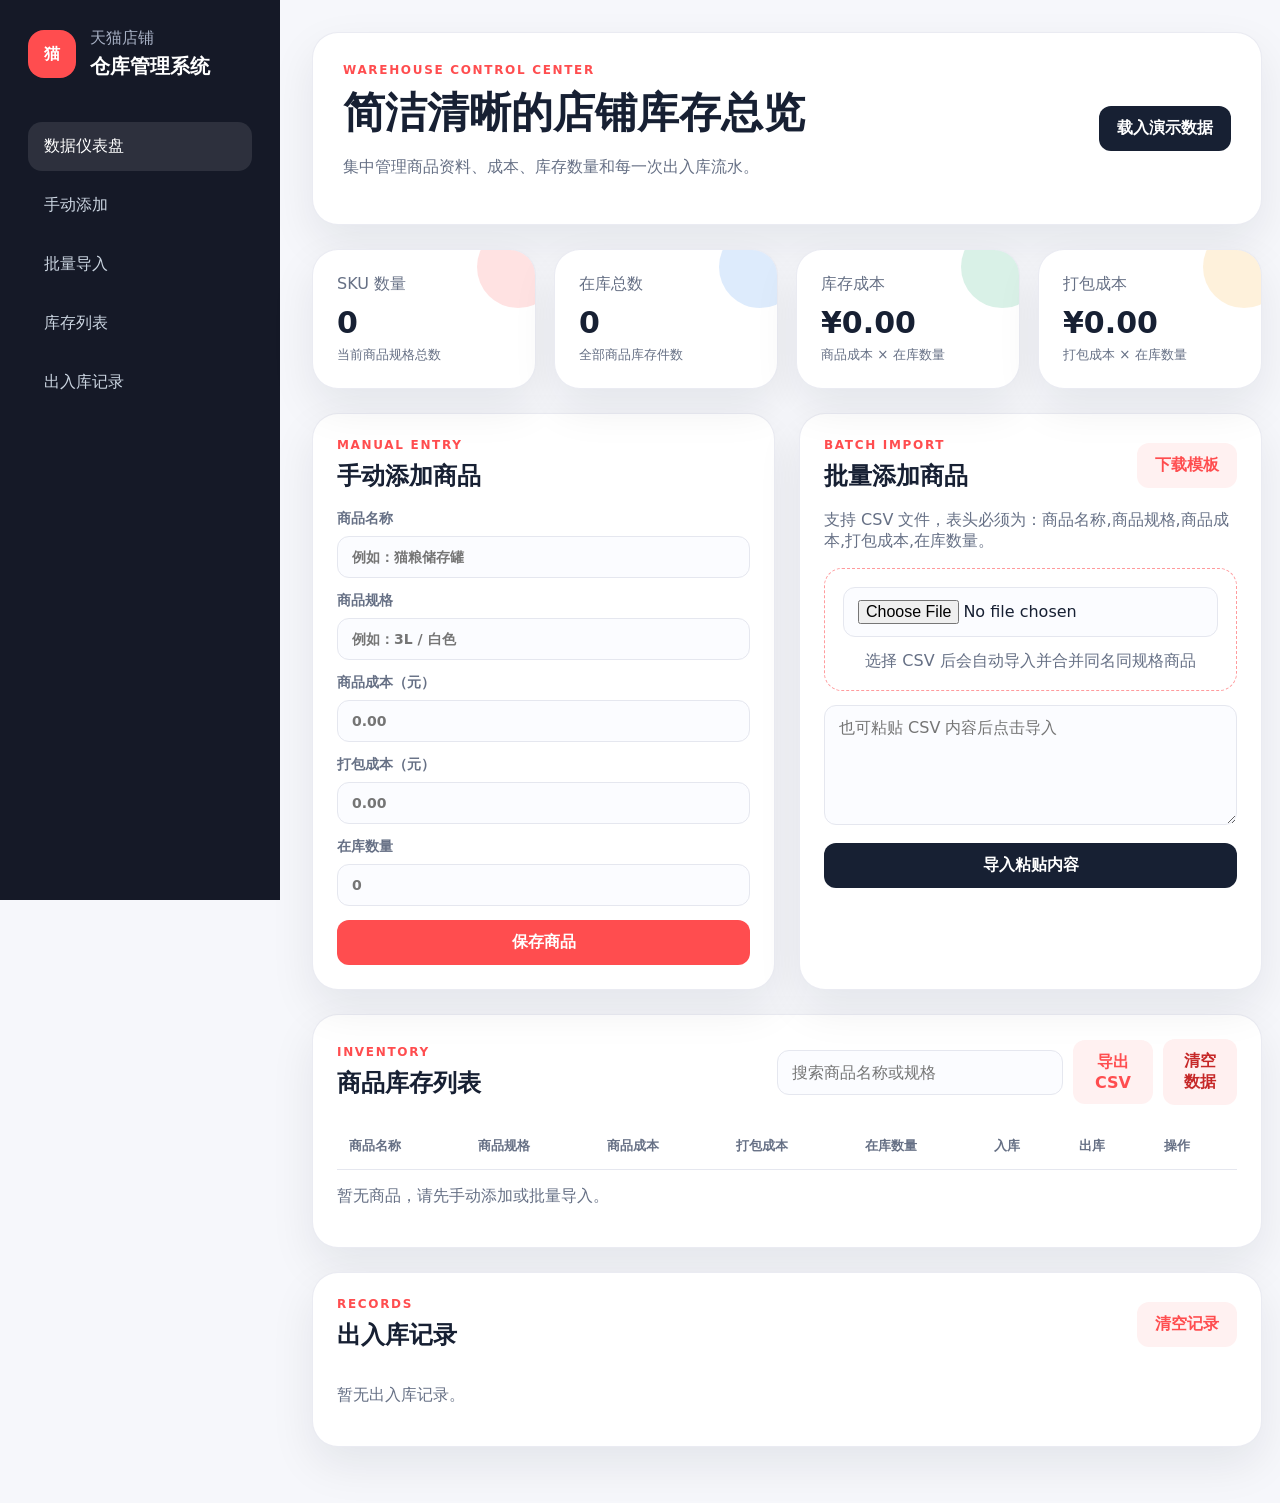
==== commit a97133ea: "Merge branch 'main' into codex/create-tmall-store-inventory-management-system-90p664" ====
--- a/天猫仓库管理系统.html
+++ b/天猫仓库管理系统.html
@@ -3,1258 +3,897 @@
   <head>
     <meta charset="UTF-8" />
     <meta name="viewport" content="width=device-width, initial-scale=1.0" />
-    <title>拾纷电商汽车用品仓库管理系统</title>
+    <title>天猫店铺仓库管理系统</title>
     <style>
 :root {
   color-scheme: light;
-  --bg: #f4f7fb;
-  --panel: rgba(255, 255, 255, 0.92);
-  --text: #0f172a;
-  --muted: #64748b;
-  --line: #e2e8f0;
-  --blue: #2563eb;
-  --cyan: #06b6d4;
-  --green: #10b981;
-  --red: #ef4444;
-  --orange: #f97316;
-  --purple: #8b5cf6;
-  --ink: #111827;
-  --shadow: 0 16px 40px rgba(15, 23, 42, 0.08);
-  --soft-shadow: 0 1px 2px rgba(15, 23, 42, 0.05), 0 10px 26px rgba(37, 99, 235, 0.05);
+  --bg: #f6f7fb;
+  --panel: #ffffff;
+  --text: #172033;
+  --muted: #667085;
+  --line: #e5e7ef;
+  --red: #ff4d4f;
+  --red-dark: #d9363e;
+  --blue: #2f80ed;
+  --green: #13a56b;
+  --yellow: #f5a623;
+  --shadow: 0 18px 45px rgba(17, 24, 39, 0.08);
   font-family: Inter, "PingFang SC", "Microsoft YaHei", system-ui, sans-serif;
 }
 
-* { box-sizing: border-box; }
-body { margin: 0; background: radial-gradient(circle at 20% 0%, #e0f2fe 0, transparent 28%), radial-gradient(circle at 90% 10%, #ede9fe 0, transparent 24%), var(--bg); color: var(--text); }
-button, input, select { font: inherit; }
-button { cursor: pointer; }
-svg { fill: currentColor; height: 1em; width: 1em; }
-.icon-sprite { height: 0; position: absolute; width: 0; }
-
-.app-shell { display: grid; grid-template-columns: 280px 1fr; min-height: 100vh; }
-.sidebar { background: linear-gradient(180deg, #ffffff 0%, #f8fbff 100%); border-right: 1px solid rgba(226, 232, 240, 0.9); display: flex; flex-direction: column; height: 100vh; left: 0; padding: 0 18px 18px; position: sticky; top: 0; }
-.brand { align-items: center; border-bottom: 1px solid var(--line); display: grid; gap: 12px; grid-template-columns: 42px 1fr; min-height: 82px; margin: 0 -18px 18px; padding: 0 22px; }
-.brand-icon { align-items: center; background: linear-gradient(135deg, var(--blue), var(--cyan)); border-radius: 14px; box-shadow: 0 14px 28px rgba(37, 99, 235, 0.28); color: white; display: inline-flex; font-size: 24px; height: 42px; justify-content: center; width: 42px; }
-.brand-copy strong { display: block; font-size: 22px; letter-spacing: -0.04em; line-height: 1.05; }
-.version-pill { background: #eaf2ff; border: 1px solid #bfdbfe; border-radius: 999px; color: var(--blue); font-size: 12px; font-weight: 800; padding: 5px 9px; white-space: nowrap; }
-.version-text { color: var(--blue); }
-.nav-list { display: grid; gap: 8px; }
-.nav-item, .logout { align-items: center; background: transparent; border: 0; border-radius: 14px; color: #334155; display: flex; gap: 12px; min-height: 46px; padding: 0 16px; text-align: left; transition: 0.2s ease; }
-.nav-item svg { color: #64748b; font-size: 19px; }
-.nav-item.active, .nav-item:hover { background: linear-gradient(135deg, #eff6ff, #eef2ff); box-shadow: inset 3px 0 0 var(--blue); color: var(--blue); }
-.nav-item.active svg, .nav-item:hover svg { color: var(--blue); }
-.sidebar-card { background: linear-gradient(135deg, #111827, #1e3a8a); border-radius: 18px; color: white; margin-top: auto; padding: 18px; position: relative; overflow: hidden; }
-.sidebar-card::after { background: rgba(255,255,255,.16); border-radius: 999px; content: ""; height: 86px; position: absolute; right: -32px; top: -22px; width: 86px; }
-.sidebar-card b, .sidebar-card span { display: block; position: relative; z-index: 1; }
-.sidebar-card span { color: #dbeafe; font-size: 12px; line-height: 1.7; margin-top: 8px; }
-.logout { background: #f1f5f9; justify-content: center; margin-top: 14px; }
-.workspace { min-width: 0; padding: 32px; }
-.view { display: none; }
-.view.active { display: block; }
-
-.page-head { align-items: center; display: flex; justify-content: space-between; gap: 18px; margin-bottom: 24px; }
-.hero-head { background: linear-gradient(135deg, rgba(255,255,255,.95), rgba(239,246,255,.92)); border: 1px solid rgba(191, 219, 254, .75); border-radius: 28px; box-shadow: var(--shadow); padding: 28px; position: relative; overflow: hidden; }
-.hero-head::after { background: linear-gradient(135deg, rgba(37,99,235,.15), rgba(6,182,212,.18)); border-radius: 999px; content: ""; height: 180px; position: absolute; right: -50px; top: -70px; width: 180px; }
-.kicker { color: var(--blue); font-size: 12px; font-weight: 900; letter-spacing: .18em; margin: 0 0 8px; text-transform: uppercase; }
-h1 { font-size: clamp(26px, 3vw, 38px); letter-spacing: -0.04em; line-height: 1.05; margin: 0; }
-h2 { font-size: 18px; letter-spacing: -0.02em; margin: 0; }
-.page-head p, .panel-title p { color: var(--muted); margin: 8px 0 0; }
-.updated { color: var(--muted); position: relative; z-index: 1; white-space: nowrap; }
-.actions { display: flex; flex-wrap: wrap; gap: 10px; }
-
-.btn { align-items: center; border: 1px solid var(--line); border-radius: 12px; display: inline-flex; gap: 8px; min-height: 40px; padding: 0 16px; transition: .18s ease; }
-.btn.primary { background: linear-gradient(135deg, var(--blue), #4f46e5); border-color: transparent; box-shadow: 0 12px 24px rgba(37, 99, 235, .22); color: #fff; }
-.btn.light { background: rgba(255,255,255,.9); color: #334155; }
-.btn:hover, .tab:hover, .link-btn:hover { transform: translateY(-1px); }
-.icon-btn { background: transparent; border: 0; color: #64748b; font-size: 20px; }
-
-.metric-grid { display: grid; gap: 16px; margin-bottom: 24px; }
-.metric-grid.four { grid-template-columns: repeat(4, minmax(0, 1fr)); }
-.metric-grid.five { grid-template-columns: repeat(5, minmax(0, 1fr)); }
-.metric-grid.three { grid-template-columns: repeat(3, minmax(0, 1fr)); }
-.metric-grid.two { grid-template-columns: repeat(2, minmax(0, 1fr)); }
-.metric-card, .mini-metric, .panel, .filter-card, .table-card, .report-tabs { background: var(--panel); border: 1px solid rgba(226, 232, 240, .9); border-radius: 20px; box-shadow: var(--soft-shadow); backdrop-filter: blur(12px); }
-.metric-card { align-items: center; display: flex; justify-content: space-between; min-height: 116px; overflow: hidden; padding: 24px; position: relative; }
-.metric-card::before { background: linear-gradient(135deg, rgba(37,99,235,.08), transparent 65%); content: ""; inset: 0; opacity: .9; position: absolute; }
-.metric-card > * { position: relative; z-index: 1; }
-.metric-card.featured { background: linear-gradient(135deg, #ffffff, #eff6ff); }
-.metric-card.small { align-items: flex-start; display: block; min-height: 96px; }
-.metric-card span, .mini-metric span { color: var(--muted); display: block; font-weight: 700; margin-bottom: 8px; }
-.metric-card strong, .mini-metric strong { display: block; font-size: 30px; letter-spacing: -0.04em; line-height: 1; }
-.metric-card small { color: #94a3b8; display: block; margin-top: 10px; }
-.icon { align-items: center; border-radius: 20px; display: inline-flex; font-size: 34px; height: 58px; justify-content: center; width: 58px; }
-.icon.blue { background: #dbeafe; color: var(--blue); } .icon.green { background: #dcfce7; color: var(--green); } .icon.red { background: #fee2e2; color: var(--red); } .icon.purple { background: #ede9fe; color: var(--purple); }
-.blue, .blue-text { color: var(--blue); } .green, .green-text { color: var(--green); } .red, .red-text, .danger-text { color: var(--red); } .purple { color: var(--purple); }
-.mini-metric { align-items: center; display: flex; gap: 14px; min-height: 92px; padding: 20px; }
-.bubble { align-items: center; border-radius: 16px; display: inline-flex; font-style: normal; height: 44px; justify-content: center; width: 44px; }
-.bubble.blue { background: #dbeafe; color: var(--blue); } .bubble.green { background: #dcfce7; color: var(--green); } .bubble.red { background: #fee2e2; color: var(--red); } .bubble.yellow { background: #fef3c7; color: #d97706; }
-
-.summary-row { display: grid; gap: 20px; grid-template-columns: 1fr 1fr; margin-bottom: 24px; }
-.panel { padding: 24px; }
-.panel-title { align-items: flex-start; display: flex; justify-content: space-between; margin-bottom: 18px; }
-.soft-grid { display: grid; gap: 16px; grid-template-columns: 1fr 1fr; }
-.soft-card { border: 1px solid rgba(255,255,255,.6); border-radius: 18px; overflow: hidden; padding: 18px; position: relative; }
-.soft-card::after { border-radius: 999px; content: ""; height: 70px; opacity: .18; position: absolute; right: -20px; top: -22px; width: 70px; }
-.soft-card span, .soft-card small { color: var(--muted); display: block; }
-.soft-card strong { display: block; font-size: 28px; letter-spacing: -0.04em; margin: 12px 0; }
-.soft-card.in { background: #ecfdf5; color: var(--green); } .soft-card.in::after { background: var(--green); }
-.soft-card.out { background: #fff1f2; color: var(--red); } .soft-card.out::after { background: var(--red); }
-.soft-card.month-in { background: #eff6ff; color: var(--blue); } .soft-card.month-in::after { background: var(--blue); }
-.soft-card.month-out { background: #fff7ed; color: var(--orange); } .soft-card.month-out::after { background: var(--orange); }
-.chart-grid { display: grid; gap: 24px; grid-template-columns: repeat(3, minmax(0, 1fr)); }
-.bar-chart { height: 300px; padding: 8px 4px; }
-.bar-row { align-items: center; display: grid; gap: 10px; grid-template-columns: 110px 1fr 82px; margin: 16px 0; }
-.bar-label { color: #475569; overflow: hidden; text-overflow: ellipsis; white-space: nowrap; }
-.bar-track { background-image: linear-gradient(to right, rgba(148,163,184,.3) 1px, transparent 1px); background-size: 25% 100%; border: 1px dashed #cbd5e1; border-radius: 999px; height: 34px; overflow: hidden; }
-.bar-fill { background: linear-gradient(90deg, var(--blue), var(--cyan)); border-radius: inherit; height: 100%; }
-.bar-value { color: #64748b; text-align: right; }
-.empty-chart { align-items: center; color: var(--muted); display: flex; height: 300px; justify-content: center; }
-
-.warning-box { background: linear-gradient(135deg, #fff7ed, #fff1f2); border: 1px solid #fecaca; border-radius: 20px; color: var(--red); margin-bottom: 24px; padding: 20px; }
-.warning-box.hidden { display: none; }
-.warning-box strong { display: block; font-size: 18px; }
-.warning-box p { color: #9f1239; margin: 8px 0 0; }
-#warningTags { display: flex; flex-wrap: wrap; gap: 8px; margin-top: 14px; }
-.warn-tag { background: rgba(254, 226, 226, .9); border: 1px solid #fecaca; border-radius: 999px; color: #dc2626; padding: 7px 12px; }
-.filter-card { margin-bottom: 24px; padding: 16px; }
-input, select { background: #fff; border: 1px solid #cfd8e3; border-radius: 12px; height: 42px; outline: none; padding: 0 14px; transition: .18s ease; }
-input:focus, select:focus { border-color: var(--blue); box-shadow: 0 0 0 4px rgba(37, 99, 235, .12); }
-.filter-card input[type="search"] { width: 100%; }
-.filter-line { align-items: center; display: grid; gap: 12px; grid-template-columns: minmax(220px, 1fr) 190px; }
-.filter-line select { min-width: 170px; }
-.tabs { display: flex; flex-wrap: wrap; gap: 8px; margin-top: 16px; }
-.tab { background: #f8fafc; border: 1px solid var(--line); border-radius: 999px; color: #334155; height: 38px; padding: 0 18px; transition: .18s ease; }
-.tab.active { background: linear-gradient(135deg, var(--blue), #4f46e5); border-color: transparent; box-shadow: 0 10px 18px rgba(37,99,235,.18); color: #fff; }
-.date-row { align-items: center; display: flex; flex-wrap: wrap; gap: 10px; margin-top: 16px; }
-.date-row.right { margin: 0 0 0 auto; }
-
-.table-card { overflow-x: auto; }
-table { border-collapse: separate; border-spacing: 0; min-width: 980px; width: 100%; }
-th, td { border-bottom: 1px solid var(--line); padding: 16px 24px; text-align: left; white-space: nowrap; }
-th { background: #f8fafc; color: #64748b; font-size: 13px; font-weight: 800; letter-spacing: .02em; }
-td { height: 62px; }
-tbody tr { transition: .16s ease; }
-tbody tr:hover { background: #f8fbff; }
-.product-title strong { display: block; }
-.product-title small { color: var(--muted); display: block; margin-top: 5px; }
-.money { color: var(--blue); font-weight: 700; }
-.stock-cell { align-items: center; display: flex; gap: 8px; }
-.stock-bar { background: #e5e7eb; border-radius: 999px; height: 8px; overflow: hidden; width: 104px; }
-.stock-bar span { background: linear-gradient(90deg, #22c55e, #06b6d4); display: block; height: 100%; }
-.badge { border-radius: 999px; display: inline-flex; font-weight: 800; padding: 5px 10px; }
-.badge.ok { background: #dcfce7; color: #15803d; }
-.badge.low { background: #fee2e2; color: #dc2626; }
-.action-row { display: inline-flex; gap: 6px; }
-.link-btn, .delete-btn { background: transparent; border: 0; border-radius: 9px; padding: 7px 8px; transition: .18s ease; }
-.link-btn { color: var(--blue); } .link-btn:hover { background: #eff6ff; }
-.delete-btn { color: var(--red); } .delete-btn:hover { background: #fef2f2; }
-.cost-chip { background: #dbeafe; border-radius: 999px; color: #1d4ed8; font-weight: 800; padding: 6px 11px; }
-
-.report-tabs { align-items: center; display: flex; flex-wrap: wrap; gap: 10px; margin-bottom: 24px; padding: 16px; }
-.chart-panel { margin-bottom: 24px; }
-#trendCanvas { height: 300px; max-width: 100%; width: 100%; }
-.empty-frame, .top-frame { background: repeating-linear-gradient(45deg, #f8fafc, #f8fafc 10px, #ffffff 10px, #ffffff 20px); border: 1px dashed #cbd5e1; border-radius: 18px; min-height: 260px; margin: 10px auto 24px; width: 92%; }
-.top-frame { background: #fff; border-style: solid; display: grid; gap: 12px; padding: 18px; }
-.top-row { align-items: center; display: grid; gap: 10px; grid-template-columns: 130px 1fr 1fr 54px; }
-.outbound-only .top-row { grid-template-columns: 180px 1fr 64px; padding: 8px 0; }
-.top-row span { color: #475569; overflow: hidden; text-overflow: ellipsis; white-space: nowrap; }
-.top-row b, .top-row i { border-radius: 999px; display: block; height: 12px; min-width: 4px; }
-.outbound-only .top-row i { box-shadow: 0 8px 18px rgba(239, 68, 68, .18); height: 14px; }
-.top-row b { background: linear-gradient(90deg, #10b981, #34d399); justify-self: end; }
-.top-row i { background: linear-gradient(90deg, #f87171, #ef4444); justify-self: start; }
-.top-row em { color: var(--muted); font-style: normal; text-align: right; }
-.legend { color: var(--muted); text-align: center; }
-.green-dot, .red-dot { border-radius: 999px; display: inline-block; height: 12px; margin: 0 5px 0 16px; width: 12px; }
-.green-dot { background: #10b981; } .red-dot { background: #ef4444; }
-
-dialog { border: 0; border-radius: 22px; box-shadow: 0 28px 90px rgba(15, 23, 42, .28); padding: 0; width: min(560px, calc(100vw - 32px)); }
-dialog::backdrop { background: rgba(15, 23, 42, .42); backdrop-filter: blur(5px); }
-.dialog-card { display: grid; gap: 14px; padding: 26px; }
-.dialog-card h2 { margin-bottom: 4px; }
-.dialog-card label { color: var(--muted); display: grid; gap: 7px; font-weight: 700; }
-.dialog-card menu { display: flex; gap: 10px; justify-content: flex-end; margin: 8px 0 0; padding: 0; }
-
-@media (max-width: 1200px) { .metric-grid.five, .metric-grid.four, .chart-grid, .channel-grid { grid-template-columns: repeat(2, minmax(0, 1fr)); } .summary-row { grid-template-columns: 1fr; } }
-@media (max-width: 760px) { .filter-line { grid-template-columns: 1fr; } .app-shell { grid-template-columns: 1fr; } .sidebar { height: auto; position: static; } .workspace { padding: 18px; } .page-head, .actions, .report-tabs { align-items: stretch; flex-direction: column; } .metric-grid.five, .metric-grid.four, .metric-grid.three, .metric-grid.two, .chart-grid, .channel-grid, .soft-grid { grid-template-columns: 1fr; } .updated { white-space: normal; } }
-
-/* 手机网页端适配：顶部横向导航、紧凑卡片和可滑动表格 */
-@media (max-width: 900px) {
-  body { background-attachment: fixed; }
-  .app-shell { display: block; min-height: 100vh; }
-  .sidebar { border-bottom: 1px solid rgba(226, 232, 240, .95); border-right: 0; height: auto; padding: 0 12px 12px; position: sticky; top: 0; z-index: 20; }
-  .brand { grid-template-columns: 38px 1fr; min-height: 64px; margin: 0 -12px 10px; padding: 0 16px; }
-  .brand-icon { border-radius: 12px; font-size: 21px; height: 38px; width: 38px; }
-  .brand-copy strong { font-size: 18px; }
-  .nav-list { display: flex; gap: 8px; margin: 0 -4px; overflow-x: auto; padding: 4px 4px 8px; scrollbar-width: none; }
-  .nav-list::-webkit-scrollbar { display: none; }
-  .nav-item { flex: 0 0 auto; min-height: 40px; padding: 0 13px; white-space: nowrap; }
-  .nav-item.active, .nav-item:hover { box-shadow: inset 0 -3px 0 var(--blue); }
-  .sidebar-card, .logout { display: none; }
-  .workspace { padding: 18px; }
-  .table-card { -webkit-overflow-scrolling: touch; border-radius: 16px; }
-  table { min-width: 860px; }
-  th, td { padding: 13px 16px; }
-}
-
-@media (max-width: 640px) {
-  body { font-size: 14px; }
-  .workspace { padding: 14px; }
-  .page-head, .hero-head { border-radius: 20px; padding: 18px; }
-  .page-head { align-items: stretch; flex-direction: column; }
-  h1 { font-size: 28px; }
-  h2 { font-size: 16px; }
-  .updated { white-space: normal; }
-  .actions { display: grid; grid-template-columns: 1fr; width: 100%; }
-  .btn { justify-content: center; width: 100%; }
-  .metric-card, .mini-metric, .panel, .filter-card, .table-card { border-radius: 16px; }
-  .metric-card { min-height: 96px; padding: 18px; }
-  .metric-card strong, .mini-metric strong { font-size: 26px; }
-  .summary-row, .soft-grid { grid-template-columns: 1fr; }
-  .channel-total .panel-title { gap: 12px; flex-direction: column; }
-  .channel-total strong { font-size: 30px; }
-  .filter-card { padding: 14px; }
-  .date-row { align-items: stretch; display: grid; grid-template-columns: 1fr; }
-  input, select { min-height: 44px; width: 100%; }
-  .tabs { overflow-x: auto; padding-bottom: 4px; flex-wrap: nowrap; }
-  .tab { flex: 0 0 auto; }
-  dialog { border-radius: 20px 20px 0 0; max-height: 92vh; overflow-y: auto; width: 100vw; }
-  dialog::backdrop { backdrop-filter: blur(3px); }
-  .dialog-card { padding: 20px; }
-  .dialog-card menu { display: grid; grid-template-columns: 1fr; }
+* {
+  box-sizing: border-box;
+}
+
+body {
+  margin: 0;
+  background: var(--bg);
+  color: var(--text);
+}
+
+button,
+input,
+textarea {
+  font: inherit;
+}
+
+button {
+  border: 0;
+  border-radius: 12px;
+  background: var(--red);
+  color: white;
+  cursor: pointer;
+  font-weight: 700;
+  padding: 12px 18px;
+  transition: transform 0.18s ease, box-shadow 0.18s ease, background 0.18s ease;
+}
+
+button:hover {
+  background: var(--red-dark);
+  box-shadow: 0 10px 22px rgba(255, 77, 79, 0.22);
+  transform: translateY(-1px);
+}
+
+button.secondary {
+  background: #172033;
+}
+
+button.secondary:hover {
+  background: #0f172a;
+  box-shadow: 0 10px 22px rgba(15, 23, 42, 0.18);
+}
+
+button.ghost {
+  background: #fff1f1;
+  color: var(--red);
+}
+
+button.ghost:hover {
+  background: #ffe1e1;
+}
+
+button.danger {
+  background: #fff0f0;
+  color: #c62828;
+}
+
+button.danger:hover {
+  background: #ffd9d9;
+  box-shadow: none;
+}
+
+.app-shell {
+  display: grid;
+  grid-template-columns: 280px 1fr;
+  min-height: 100vh;
+}
+
+.sidebar {
+  background: #151927;
+  color: white;
+  padding: 28px;
+  position: sticky;
+  top: 0;
+  height: 100vh;
+}
+
+.brand {
+  display: flex;
+  gap: 14px;
+  align-items: center;
+  margin-bottom: 42px;
+}
+
+.brand p {
+  color: #a7b0c4;
+  margin: 0 0 4px;
+}
+
+.brand strong {
+  font-size: 20px;
+}
+
+.brand-mark {
+  display: grid;
+  place-items: center;
+  width: 48px;
+  height: 48px;
+  border-radius: 16px;
+  background: var(--red);
+  font-weight: 900;
+}
+
+nav {
+  display: grid;
+  gap: 10px;
+}
+
+nav a {
+  border-radius: 14px;
+  color: #cbd5e1;
+  padding: 14px 16px;
+  text-decoration: none;
+}
+
+nav a.active,
+nav a:hover {
+  background: rgba(255, 255, 255, 0.1);
+  color: white;
+}
+
+main {
+  padding: 32px;
+}
+
+.hero,
+.panel,
+.stat-card {
+  background: var(--panel);
+  border: 1px solid rgba(229, 231, 239, 0.8);
+  border-radius: 26px;
+  box-shadow: var(--shadow);
+}
+
+.hero {
+  align-items: center;
+  display: flex;
+  justify-content: space-between;
+  margin-bottom: 24px;
+  padding: 30px;
+}
+
+.eyebrow {
+  color: var(--red);
+  font-size: 12px;
+  font-weight: 800;
+  letter-spacing: 0.14em;
+  margin: 0 0 8px;
+  text-transform: uppercase;
+}
+
+h1,
+h2 {
+  margin: 0;
+}
+
+h1 {
+  font-size: clamp(28px, 4vw, 42px);
+}
+
+.hero p:last-child,
+.hint {
+  color: var(--muted);
+}
+
+.dashboard-grid {
+  display: grid;
+  gap: 18px;
+  grid-template-columns: repeat(4, minmax(0, 1fr));
+  margin-bottom: 24px;
+}
+
+.stat-card {
+  padding: 24px;
+  position: relative;
+  overflow: hidden;
+}
+
+.stat-card::after {
+  border-radius: 999px;
+  content: "";
+  height: 82px;
+  position: absolute;
+  right: -24px;
+  top: -24px;
+  width: 82px;
+}
+
+.stat-card span,
+.stat-card small {
+  color: var(--muted);
+}
+
+.stat-card strong {
+  display: block;
+  font-size: 30px;
+  margin: 10px 0 4px;
+}
+
+.accent-red::after { background: rgba(255, 77, 79, 0.16); }
+.accent-blue::after { background: rgba(47, 128, 237, 0.16); }
+.accent-green::after { background: rgba(19, 165, 107, 0.16); }
+.accent-yellow::after { background: rgba(245, 166, 35, 0.16); }
+
+.content-grid {
+  display: grid;
+  gap: 24px;
+  grid-template-columns: minmax(0, 1fr) minmax(0, 1fr);
+  margin-bottom: 24px;
+}
+
+.panel {
+  padding: 24px;
+}
+
+.panel-heading {
+  align-items: center;
+  display: flex;
+  gap: 16px;
+  justify-content: space-between;
+  margin-bottom: 18px;
+}
+
+.product-form,
+.upload-box {
+  display: grid;
+  gap: 14px;
+}
+
+label {
+  color: var(--muted);
+  display: grid;
+  gap: 8px;
+  font-size: 14px;
+  font-weight: 700;
+}
+
+input,
+textarea {
+  background: #fbfcff;
+  border: 1px solid var(--line);
+  border-radius: 12px;
+  color: var(--text);
+  outline: none;
+  padding: 12px 14px;
+  width: 100%;
+}
+
+input:focus,
+textarea:focus {
+  border-color: var(--red);
+  box-shadow: 0 0 0 4px rgba(255, 77, 79, 0.1);
+}
+
+.upload-box {
+  border: 1px dashed #ff9b9d;
+  border-radius: 18px;
+  padding: 18px;
+  text-align: center;
+}
+
+.upload-box span,
+.empty-state {
+  color: var(--muted);
+}
+
+textarea {
+  min-height: 120px;
+  margin: 14px 0;
+  resize: vertical;
+}
+
+.full {
+  width: 100%;
+}
+
+.wide-panel {
+  margin-bottom: 24px;
+}
+
+.toolbar {
+  align-items: center;
+  display: flex;
+  gap: 10px;
+}
+
+.table-wrap {
+  overflow-x: auto;
+}
+
+table {
+  border-collapse: collapse;
+  min-width: 900px;
+  width: 100%;
+}
+
+th,
+td {
+  border-bottom: 1px solid var(--line);
+  padding: 14px 12px;
+  text-align: left;
+}
+
+th {
+  color: var(--muted);
+  font-size: 13px;
+  white-space: nowrap;
+}
+
+.badge {
+  background: #ecfdf3;
+  border-radius: 999px;
+  color: var(--green);
+  display: inline-flex;
+  font-weight: 800;
+  min-width: 42px;
+  justify-content: center;
+  padding: 6px 12px;
+}
+
+.mini {
+  border-radius: 10px;
+  padding: 8px 12px;
+}
+
+.inbound { background: var(--green); }
+.outbound { background: var(--blue); }
+.inbound:hover { background: #0e8958; box-shadow: none; }
+.outbound:hover { background: #1f66bd; box-shadow: none; }
+
+.records-list {
+  display: grid;
+  gap: 12px;
+  max-height: 360px;
+  overflow: auto;
+}
+
+.record-item {
+  align-items: center;
+  background: #fbfcff;
+  border: 1px solid var(--line);
+  border-radius: 16px;
+  display: flex;
+  justify-content: space-between;
+  padding: 14px;
+}
+
+.record-item strong {
+  display: block;
+}
+
+.record-item small {
+  color: var(--muted);
+}
+
+.record-type {
+  border-radius: 999px;
+  color: white;
+  font-weight: 800;
+  padding: 6px 10px;
+}
+
+.record-type.in { background: var(--green); }
+.record-type.out { background: var(--blue); }
+.record-type.create { background: var(--red); }
+
+@media (max-width: 1100px) {
+  .app-shell {
+    grid-template-columns: 1fr;
+  }
+
+  .sidebar {
+    height: auto;
+    position: static;
+  }
+
+  nav {
+    grid-template-columns: repeat(5, minmax(0, 1fr));
+  }
+
+  .dashboard-grid,
+  .content-grid {
+    grid-template-columns: repeat(2, minmax(0, 1fr));
+  }
+}
+
+@media (max-width: 760px) {
+  main,
+  .sidebar {
+    padding: 18px;
+  }
+
+  .hero,
+  .panel-heading,
+  .responsive-heading,
+  .toolbar {
+    align-items: stretch;
+    flex-direction: column;
+  }
+
+  nav,
+  .dashboard-grid,
+  .content-grid {
+    grid-template-columns: 1fr;
+  }
+
+  table,
+  thead,
+  tbody,
+  th,
+  td,
+  tr {
+    display: block;
+    min-width: 0;
+  }
+
+  thead {
+    display: none;
+  }
+
+  tr {
+    border: 1px solid var(--line);
+    border-radius: 18px;
+    margin-bottom: 12px;
+    padding: 10px;
+  }
+
+  td {
+    align-items: center;
+    border-bottom: 0;
+    display: flex;
+    justify-content: space-between;
+  }
+
+  td::before {
+    color: var(--muted);
+    content: attr(data-label);
+    font-weight: 700;
+  }
 }
 
     </style>
   </head>
-  <body data-app-version="reference-v10">
-    <svg aria-hidden="true" class="icon-sprite">
-      <symbol id="icon-logo" viewBox="0 0 24 24"><path d="M3 8.6 12 3l9 5.6v10.8L12 21l-9-1.6V8.6Zm4.2 1.9 4.8 2.7 4.8-2.7L12 7.7l-4.8 2.8Zm.4 3.2v3.1l3 0.5v-2.1l-3-1.5Zm8 1.5v2.1l3-.5v-3.1l-3 1.5Z"/></symbol>
-      <symbol id="icon-dashboard" viewBox="0 0 24 24"><path d="M4 5h7v7H4V5Zm9 0h7v4h-7V5ZM4 14h7v5H4v-5Zm9-3h7v8h-7v-8Z"/></symbol>
-      <symbol id="icon-search" viewBox="0 0 24 24"><path d="M10.7 4a6.7 6.7 0 1 1 0 13.4A6.7 6.7 0 0 1 10.7 4Zm0 2.2a4.5 4.5 0 1 0 0 9 4.5 4.5 0 0 0 0-9Zm5.5 9 4 4-1.6 1.6-4-4 1.6-1.6Z"/></symbol>
-      <symbol id="icon-in" viewBox="0 0 24 24"><path d="M19 5v12H8.8l3.6-3.6-1.6-1.6L4.5 18l6.3 6.2 1.6-1.6L8.8 19H21V5h-2Z" transform="translate(0 -3)"/></symbol>
-      <symbol id="icon-out" viewBox="0 0 24 24"><path d="M5 19V7h10.2l-3.6 3.6 1.6 1.6L19.5 6 13.2-.2l-1.6 1.6L15.2 5H3v14h2Z" transform="translate(0 3)"/></symbol>
-      <symbol id="icon-cost" viewBox="0 0 24 24"><path d="M13 3v2.1c2.3.4 4 1.7 4 3.9h-3c0-.8-.7-1.3-2-1.3-1.2 0-2 .5-2 1.2 0 .8.8 1.1 2.8 1.6 2.8.7 4.7 1.7 4.7 4.2 0 2.2-1.7 3.7-4.5 4.1V21h-2v-2.1c-2.7-.4-4.5-1.9-4.6-4.3h3c.1 1.1 1 1.7 2.5 1.7 1.5 0 2.3-.6 2.3-1.4 0-.8-.7-1.2-2.9-1.8-2.5-.6-4.5-1.5-4.5-4.1 0-2.1 1.7-3.5 4.2-3.9V3h2Z"/></symbol>
-      <symbol id="icon-box" viewBox="0 0 24 24"><path d="m12 2 8 4.5v11L12 22l-8-4.5v-11L12 2Zm0 2.5L7 7.3l5 2.8 5-2.8-5-2.8Zm-5.8 5v6.7l4.7 2.6v-6.7L6.2 9.5Zm11.6 0-4.7 2.6v6.7l4.7-2.6V9.5Z"/></symbol>
-      <symbol id="icon-report" viewBox="0 0 24 24"><path d="M4 19h16v2H4v-2Zm2-8h3v6H6v-6Zm5-6h3v12h-3V5Zm5 3h3v9h-3V8Z"/></symbol>
-      <symbol id="icon-export" viewBox="0 0 24 24"><path d="M11 4h2v8l3-3 1.4 1.4L12 15.8l-5.4-5.4L8 9l3 3V4ZM5 18h14v2H5v-2Z"/></symbol>
-      <symbol id="icon-plus" viewBox="0 0 24 24"><path d="M11 5h2v6h6v2h-6v6h-2v-6H5v-2h6V5Z"/></symbol>
-    </svg>
+  <body>
     <div class="app-shell">
-      <aside class="sidebar" aria-label="仓库管理导航">
+      <aside class="sidebar" aria-label="系统导航">
         <div class="brand">
-          <span class="brand-icon" aria-hidden="true"><svg><use href="#icon-logo"></use></svg></span>
-          <div class="brand-copy"><strong>拾纷电商</strong></div>
+          <span class="brand-mark">猫</span>
+          <div>
+            <p>天猫店铺</p>
+            <strong>仓库管理系统</strong>
+          </div>
         </div>
-        <nav class="nav-list">
-          <button class="nav-item active" data-view="dashboard" type="button"><svg><use href="#icon-dashboard"></use></svg><span>仪表盘</span></button>
-          <button class="nav-item" data-view="inventory" type="button"><svg><use href="#icon-search"></use></svg><span>库存查询</span></button>
-          <button class="nav-item" data-view="stockIn" type="button"><svg><use href="#icon-in"></use></svg><span>入库登记</span></button>
-          <button class="nav-item" data-view="stockOut" type="button"><svg><use href="#icon-out"></use></svg><span>出库登记</span></button>
-          <button class="nav-item" data-view="returns" type="button"><svg><use href="#icon-in"></use></svg><span>退货入库</span></button>
-          <button class="nav-item" data-view="costs" type="button"><svg><use href="#icon-cost"></use></svg><span>成本登记</span></button>
-          <button class="nav-item" data-view="products" type="button"><svg><use href="#icon-box"></use></svg><span>商品管理</span></button>
-          <button class="nav-item" data-view="profits" type="button"><svg><use href="#icon-report"></use></svg><span>利润计算</span></button>
+        <nav>
+          <a href="#dashboard" class="active">数据仪表盘</a>
+          <a href="#manual-form">手动添加</a>
+          <a href="#batch-import">批量导入</a>
+          <a href="#inventory">库存列表</a>
+          <a href="#records">出入库记录</a>
         </nav>
-        <div class="sidebar-card"><b>运营提示</b><span>每日闭店前导出库存与出入库流水，便于多电脑同步备份。</span></div>
-        <button class="logout" type="button">⇥ 退出系统</button>
       </aside>
 
-      <main class="workspace">
-        <section class="view active" id="view-dashboard">
-          <div class="page-head hero-head"><div><p class="kicker">Command Center</p><h1>拾纷电商汽车用品仓库管理系统</h1><p>用一屏掌握汽车用品商品、库存、资金占用与风险预警。</p></div><span class="updated">数据更新时间：<span id="updatedAt"></span></span></div>
-          <div class="metric-grid four">
-            <article class="metric-card featured"><div><span>商品总数</span><strong id="dashProductCount">0</strong><small>SKU 档案覆盖</small></div><i class="icon blue"><svg><use href="#icon-box"></use></svg></i></article>
-            <article class="metric-card"><div><span>总库存</span><strong id="dashStockTotal">0</strong><small>全仓可售件数</small></div><i class="icon green"><svg><use href="#icon-in"></use></svg></i></article>
-            <article class="metric-card"><div><span>库存总额</span><strong id="dashInventoryValue">¥0.00</strong><small>单价 × 当前库存</small></div><i class="icon purple"><svg><use href="#icon-cost"></use></svg></i></article>
-            <article class="metric-card"><div><span>库存预警</span><strong class="danger-text" id="dashWarningCount">0</strong><small>低于安全库存</small></div><i class="icon red"><svg><use href="#icon-report"></use></svg></i></article>
+      <main>
+        <header class="hero">
+          <div>
+            <p class="eyebrow">Warehouse Control Center</p>
+            <h1>简洁清晰的店铺库存总览</h1>
+            <p>集中管理商品资料、成本、库存数量和每一次出入库流水。</p>
           </div>
-          <div class="summary-row">
-            <article class="panel half"><div class="panel-title"><div><h2>今日出入库</h2><p>追踪今日作业效率与货值变化</p></div></div><div class="soft-grid"><div class="soft-card in"><span>今日入库</span><strong id="todayInQty">0</strong><small>金额：<b id="todayInAmount">¥0.00</b></small></div><div class="soft-card out"><span>今日出库</span><strong id="todayOutQty">0</strong><small>金额：<b id="todayOutAmount">¥0.00</b></small></div></div></article>
-            <article class="panel half"><div class="panel-title"><div><h2>本月累计出入库</h2><p>月度补货与销售履约走势</p></div></div><div class="soft-grid"><div class="soft-card month-in"><span>本月入库</span><strong id="monthInQty">0</strong><small>金额：<b id="monthInAmount">¥0.00</b></small></div><div class="soft-card month-out"><span>本月出库</span><strong id="monthOutQty">0</strong><small>金额：<b id="monthOutAmount">¥0.00</b></small></div></div></article>
+          <button class="secondary" id="seedDemoBtn" type="button">载入演示数据</button>
+        </header>
+
+        <section id="dashboard" class="dashboard-grid" aria-label="数据仪表盘">
+          <article class="stat-card accent-red">
+            <span>SKU 数量</span>
+            <strong id="skuCount">0</strong>
+            <small>当前商品规格总数</small>
+          </article>
+          <article class="stat-card accent-blue">
+            <span>在库总数</span>
+            <strong id="stockTotal">0</strong>
+            <small>全部商品库存件数</small>
+          </article>
+          <article class="stat-card accent-green">
+            <span>库存成本</span>
+            <strong id="inventoryValue">¥0.00</strong>
+            <small>商品成本 × 在库数量</small>
+          </article>
+          <article class="stat-card accent-yellow">
+            <span>打包成本</span>
+            <strong id="packingValue">¥0.00</strong>
+            <small>打包成本 × 在库数量</small>
+          </article>
+        </section>
+
+        <section class="content-grid">
+          <article id="manual-form" class="panel">
+            <div class="panel-heading">
+              <div>
+                <p class="eyebrow">Manual Entry</p>
+                <h2>手动添加商品</h2>
+              </div>
+            </div>
+            <form id="productForm" class="product-form">
+              <label>
+                商品名称
+                <input name="name" required placeholder="例如：猫粮储存罐" />
+              </label>
+              <label>
+                商品规格
+                <input name="spec" required placeholder="例如：3L / 白色" />
+              </label>
+              <label>
+                商品成本（元）
+                <input name="cost" type="number" min="0" step="0.01" required placeholder="0.00" />
+              </label>
+              <label>
+                打包成本（元）
+                <input name="packingCost" type="number" min="0" step="0.01" required placeholder="0.00" />
+              </label>
+              <label>
+                在库数量
+                <input name="stock" type="number" min="0" step="1" required placeholder="0" />
+              </label>
+              <button type="submit">保存商品</button>
+            </form>
+          </article>
+
+          <article id="batch-import" class="panel">
+            <div class="panel-heading">
+              <div>
+                <p class="eyebrow">Batch Import</p>
+                <h2>批量添加商品</h2>
+              </div>
+              <button class="ghost" id="downloadTemplateBtn" type="button">下载模板</button>
+            </div>
+            <p class="hint">支持 CSV 文件，表头必须为：商品名称,商品规格,商品成本,打包成本,在库数量。</p>
+            <div class="upload-box">
+              <input id="csvInput" type="file" accept=".csv,text/csv" />
+              <span>选择 CSV 后会自动导入并合并同名同规格商品</span>
+            </div>
+            <textarea id="pasteArea" placeholder="也可粘贴 CSV 内容后点击导入"></textarea>
+            <button class="secondary full" id="pasteImportBtn" type="button">导入粘贴内容</button>
+          </article>
+        </section>
+
+        <section id="inventory" class="panel wide-panel">
+          <div class="panel-heading responsive-heading">
+            <div>
+              <p class="eyebrow">Inventory</p>
+              <h2>商品库存列表</h2>
+            </div>
+            <div class="toolbar">
+              <input id="searchInput" type="search" placeholder="搜索商品名称或规格" />
+              <button class="ghost" id="exportBtn" type="button">导出 CSV</button>
+              <button class="danger" id="clearBtn" type="button">清空数据</button>
+            </div>
           </div>
-          <div class="channel-grid">
-            <article class="panel channel-total"><div class="panel-title"><div><h2>渠道剩余款项合计</h2><p>统一合并计算全部渠道商余额</p></div><button class="btn primary" id="adjustChannelBtn" type="button">调整款项</button></div><strong id="dashChannelFunds">¥0.00</strong><small id="dashChannelNote">可分别登记渠道金额和备注</small></article>
-            <article class="panel channel-card"><span>普通渠道商剩余款项</span><strong id="channelGeneralFunds">¥0.00</strong></article>
-            <article class="panel channel-card"><span>3W品牌渠道剩余款项</span><strong id="channelThreeWFunds">¥0.00</strong></article>
-            <article class="panel channel-card"><span>台州伊文渠道剩余款项</span><strong id="channelTaizhouFunds">¥0.00</strong></article>
+          <div class="table-wrap">
+            <table>
+              <thead>
+                <tr>
+                  <th>商品名称</th>
+                  <th>商品规格</th>
+                  <th>商品成本</th>
+                  <th>打包成本</th>
+                  <th>在库数量</th>
+                  <th>入库</th>
+                  <th>出库</th>
+                  <th>操作</th>
+                </tr>
+              </thead>
+              <tbody id="inventoryBody"></tbody>
+            </table>
           </div>
+          <p id="emptyState" class="empty-state">暂无商品，请先手动添加或批量导入。</p>
         </section>
 
-        <section class="view" id="view-inventory">
-          <div class="page-head"><div><p class="kicker">Inventory Radar</p><h1>库存查询</h1><p>搜索、筛选并识别低库存风险。</p></div><button class="btn light" id="exportInventoryBtn" type="button"><svg><use href="#icon-export"></use></svg> 导出Excel</button></div>
-          <div class="metric-grid four compact"><article class="mini-metric"><i class="bubble blue"><svg><use href="#icon-box"></use></svg></i><div><span>商品总数</span><strong id="invProductCount">0</strong></div></article><article class="mini-metric"><i class="bubble green"><svg><use href="#icon-in"></use></svg></i><div><span>总库存量</span><strong id="invStockTotal">0</strong></div></article><article class="mini-metric"><i class="bubble blue"><svg><use href="#icon-cost"></use></svg></i><div><span>在库金额</span><strong id="invAmount">¥0.00</strong></div></article><article class="mini-metric"><i class="bubble red"><svg><use href="#icon-report"></use></svg></i><div><span>库存不足</span><strong id="invWarningCount">0</strong></div></article></div>
-          <div class="warning-box" id="warningBox"><strong>智能库存预警</strong><p>以下商品低于安全库存，请优先安排补货或调整销售节奏。</p><div id="warningTags"></div></div>
-          <div class="filter-card"><div class="filter-line"><input id="inventorySearch" type="search" placeholder="搜索商品名称、编码或规格分类..." /><select id="inventoryCategoryFilter" aria-label="按规格分类筛选"><option value="all">全部规格分类</option></select></div><div class="tabs"><button class="tab active" data-filter="all" type="button">全部 (<span id="tabAll">0</span>)</button><button class="tab" data-filter="normal" type="button">库存正常 (<span id="tabNormal">0</span>)</button><button class="tab" data-filter="low" type="button">库存不足 (<span id="tabLow">0</span>)</button></div></div>
-          <div class="table-card"><table><thead><tr><th>商品名称</th><th>规格分类</th><th>单位</th><th>单价</th><th>当前库存</th><th>库存金额</th><th>库存状态</th><th>操作</th></tr></thead><tbody id="inventoryBody"></tbody></table></div>
+        <section id="records" class="panel wide-panel">
+          <div class="panel-heading responsive-heading">
+            <div>
+              <p class="eyebrow">Records</p>
+              <h2>出入库记录</h2>
+            </div>
+            <button class="ghost" id="clearRecordsBtn" type="button">清空记录</button>
+          </div>
+          <div class="records-list" id="recordsList"></div>
         </section>
-
-        <section class="view" id="view-stockIn"><div class="page-head"><div><p class="kicker">Inbound Flow</p><h1>入库登记</h1><p>记录采购补货、批次、供应商与入库金额。</p></div><div class="actions"><button class="btn light" id="importStockInBtn" type="button">↥ 批量导入 CSV/XLSX</button><button class="btn light" id="exportStockInBtn" type="button"><svg><use href="#icon-export"></use></svg> 导出 Excel</button><button class="btn primary" id="addStockInBtn" type="button"><svg><use href="#icon-plus"></use></svg> 添加入库</button></div></div><div class="metric-grid three"><article class="metric-card small"><span>入库记录数</span><strong id="inRecordCount">0</strong><small>已归档批次</small></article><article class="metric-card small"><span>总入库数量</span><strong class="blue-text" id="inQtyTotal">0</strong><small>累计补货件数</small></article><article class="metric-card small"><span>总金额</span><strong class="green-text" id="inAmountTotal">¥0.00</strong><small>补货货值</small></article></div><div class="filter-card"><div class="filter-line"><input id="stockInSearch" type="search" placeholder="搜索商品名称..." /><select id="stockInCategoryFilter" aria-label="按规格分类筛选"><option value="all">全部规格分类</option></select></div><div class="date-row"><span>▣</span><input id="stockInStart" type="date" /><span>至</span><input id="stockInEnd" type="date" /></div></div><div class="table-card"><table><thead><tr><th><input id="stockInSelectAll" type="checkbox" /></th><th>商品</th><th>供应商</th><th>数量</th><th>单价</th><th>总金额</th><th>入库日期</th><th>操作员</th><th>备注</th><th>操作</th></tr></thead><tbody id="stockInBody"></tbody></table></div></section>
-
-        <section class="view" id="view-stockOut"><div class="page-head"><div><p class="kicker">Outbound Flow</p><h1>出库登记</h1><p>记录销售发货、用途与库存扣减过程。</p></div><div class="actions"><button class="btn light" id="importStockOutBtn" type="button">↥ 批量导入 CSV/XLSX</button><button class="btn light" id="exportStockOutBtn" type="button"><svg><use href="#icon-export"></use></svg> 导出Excel</button><button class="btn primary" id="addStockOutBtn" type="button"><svg><use href="#icon-plus"></use></svg> 添加出库</button></div></div><div class="metric-grid two"><article class="metric-card small"><span>出库记录数</span><strong id="outRecordCount">0</strong><small>履约流水</small></article><article class="metric-card small"><span>总出库数量</span><strong class="red-text" id="outQtyTotal">0</strong><small>累计扣减件数</small></article></div><div class="filter-card"><div class="filter-line"><input id="stockOutSearch" type="search" placeholder="搜索商品名称..." /><select id="stockOutCategoryFilter" aria-label="按规格分类筛选"><option value="all">全部规格分类</option></select></div><div class="date-row"><span>▣</span><input id="stockOutStart" type="date" /><span>至</span><input id="stockOutEnd" type="date" /></div></div><div class="table-card"><table><thead><tr><th><input type="checkbox" /></th><th>出库日期</th><th>商品</th><th>数量</th><th>用途</th><th>操作</th></tr></thead><tbody id="stockOutBody"></tbody></table></div></section>
-
-        <section class="view" id="view-returns"><div class="page-head"><div><p class="kicker">Return Inbound</p><h1>退货入库</h1><p>登记退货订单、物流单号、物流公司、退款创建时间和备注。</p></div><div class="actions"><button class="btn light" id="importReturnsBtn" type="button">↥ 批量导入 CSV/XLSX</button><button class="btn light" id="exportReturnsBtn" type="button"><svg><use href="#icon-export"></use></svg> 导出Excel</button><button class="btn primary" id="addReturnBtn" type="button"><svg><use href="#icon-plus"></use></svg> 添加退货入库</button></div></div><div class="metric-grid three"><article class="metric-card small"><span>退货记录数</span><strong id="returnRecordCount">0</strong><small>已登记退货单</small></article><article class="metric-card small"><span>退货入库数量</span><strong class="blue-text" id="returnQtyTotal">0</strong><small>累计退回件数</small></article><article class="metric-card small"><span>涉及订单数</span><strong id="returnOrderCount">0</strong><small>去重订单号</small></article></div><div class="filter-card"><input id="returnSearch" type="search" placeholder="搜索订单号、物流公司、物流单号、商品或备注..." /><div class="date-row"><span>▣</span><input id="returnStart" type="date" /><span>至</span><input id="returnEnd" type="date" /></div></div><div class="table-card"><table><thead><tr><th>退货日期</th><th>退款创建时间</th><th>订单号</th><th>物流公司</th><th>物流单号</th><th>物品名称</th><th>物品数量</th><th>操作人</th><th>备注</th><th>操作</th></tr></thead><tbody id="returnBody"></tbody></table></div></section>
-
-        <section class="view" id="view-costs"><div class="page-head"><div><p class="kicker">Cost Ledger</p><h1>成本登记</h1><p>把采购、快递、代发和其他成本纳入统一台账。</p></div><div class="actions"><button class="btn light" id="exportCostsBtn" type="button"><svg><use href="#icon-export"></use></svg> 导出Excel</button><button class="btn primary" id="addCostBtn" type="button"><svg><use href="#icon-plus"></use></svg> 添加成本</button></div></div><div class="metric-grid four"><article class="metric-card small"><span>总成本</span><strong class="red-text" id="costTotal">¥0.00</strong><small>全部成本合计</small></article><article class="metric-card small"><span>采购成本</span><strong id="purchaseCost">¥0.00</strong><small>进货采购支出</small></article><article class="metric-card small"><span>快递成本</span><strong id="expressCost">¥0.00</strong><small>物流履约费用</small></article><article class="metric-card small"><span>代发成本</span><strong id="agencyCost">¥0.00</strong><small>供应链代发</small></article><article class="metric-card small"><span>其他成本</span><strong id="otherCost">¥0.00</strong><small>杂项费用</small></article></div><div class="filter-card"><select id="costTypeFilter"><option value="all">全部成本类型</option><option value="采购成本">采购成本</option><option value="快递成本">快递成本</option><option value="代发成本">代发成本</option><option value="其他成本">其他成本</option></select></div><div class="table-card"><table><thead><tr><th><input type="checkbox" /></th><th>成本类型</th><th>金额</th><th>日期</th><th>操作员</th><th>说明</th><th>操作</th></tr></thead><tbody id="costBody"></tbody></table></div></section>
-
-        <section class="view" id="view-products"><div class="page-head"><div><p class="kicker">Product Studio</p><h1>商品管理</h1><p>维护商品档案、规格分类、价格、安全库存和启用状态。</p></div><div class="actions"><button class="btn light" id="importProductsBtn" type="button">↥ 批量添加商品</button><button class="btn light" id="exportProductsBtn" type="button"><svg><use href="#icon-export"></use></svg> 导出Excel</button><button class="btn primary" id="addProductBtn" type="button"><svg><use href="#icon-plus"></use></svg> 添加商品</button></div></div><div class="filter-card"><div class="filter-line"><input id="productSearch" type="search" placeholder="搜索商品名称、编码或规格分类..." /><select id="productCategoryFilter" aria-label="按规格分类筛选"><option value="all">全部规格分类</option></select></div></div><div class="table-card"><table><thead><tr><th>商品名称</th><th>规格分类</th><th>单位</th><th>单价</th><th>当前库存</th><th>状态</th><th>操作</th></tr></thead><tbody id="productBody"></tbody></table></div></section>
-
-        <section class="view" id="view-profits"><div class="page-head"><div><p class="kicker">Profit Center</p><h1>利润计算</h1><p>销售、采购、费用和人工调整全部可登记、可编辑、可导出。</p></div><div class="actions"><button class="btn light" id="exportProfitsBtn" type="button"><svg><use href="#icon-export"></use></svg> 导出Excel</button><button class="btn primary" id="addProfitAdjustBtn" type="button"><svg><use href="#icon-plus"></use></svg> 登记利润调整</button></div></div><div class="metric-grid four"><article class="mini-metric"><i class="bubble blue"><svg><use href="#icon-out"></use></svg></i><div><span>销售收入</span><strong id="profitRevenue">¥0.00</strong><small id="profitRevenueBase">自动 + 手动</small></div></article><article class="mini-metric"><i class="bubble yellow"><svg><use href="#icon-in"></use></svg></i><div><span>入库采购成本</span><strong id="profitPurchaseCost">¥0.00</strong><small id="profitPurchaseBase">入库单价 × 数量</small></div></article><article class="mini-metric"><i class="bubble red"><svg><use href="#icon-cost"></use></svg></i><div><span>费用成本</span><strong id="profitExpenseCost">¥0.00</strong><small id="profitExpenseBase">成本登记 + 手动</small></div></article><article class="mini-metric"><i class="bubble green"><svg><use href="#icon-report"></use></svg></i><div><span>预估利润</span><strong id="profitNet">¥0.00</strong><small>收入 - 成本</small></div></article></div><div class="table-card"><table><thead><tr><th>商品名称</th><th>出库数量</th><th>销售金额</th><th>入库数量</th><th>入库成本</th><th>退货数量</th><th>预估毛利</th><th>操作</th></tr></thead><tbody id="profitBody"></tbody></table></div><div class="table-card profit-ledger"><div class="panel-title"><div><h2>利润调整登记</h2><p>用于补登记差价、退款、优惠、人工成本或其他影响利润的金额。</p></div></div><table><thead><tr><th>类型</th><th>金额</th><th>日期</th><th>关联商品</th><th>备注</th><th>操作</th></tr></thead><tbody id="profitAdjustBody"></tbody></table></div></section>
       </main>
     </div>
 
-    <dialog id="productDialog"><form method="dialog" id="productForm" class="dialog-card"><h2 id="productDialogTitle">添加商品</h2><input type="hidden" name="id" /><label>商品名称<input name="name" required placeholder="例如：腰靠-米白色" /></label><label>规格分类<select name="category" required></select></label><label>单位<input name="unit" required value="个" /></label><label>单价<input name="price" required type="number" min="0" step="0.01" /></label><label>当前库存<input name="stock" required type="number" min="0" step="1" /></label><label>预警库存<input name="warning" required type="number" min="0" step="1" value="10" /></label><menu><button class="btn light" value="cancel" type="button" data-close>取消</button><button class="btn primary" value="default">保存</button></menu></form></dialog>
-    <dialog id="movementDialog"><form method="dialog" id="movementForm" class="dialog-card"><h2 id="movementTitle">添加入库</h2><input type="hidden" name="type" /><input type="hidden" name="id" /><label>商品<select name="productId" required></select></label><label id="batchLabel">批次号<input name="batch" placeholder="000" /></label><label id="supplierLabel">供应商<input name="supplier" placeholder="供应商名称" /></label><label id="movementPriceLabel">入库单价<input name="price" type="number" min="0" step="0.01" /></label><label>数量<input name="quantity" required type="number" min="1" step="1" /></label><label>日期<input name="date" required type="date" /></label><label>用途/备注<input name="purpose" placeholder="例如：日常销售/补货" /></label><menu><button class="btn light" value="cancel" type="button" data-close>取消</button><button class="btn primary" value="default">保存</button></menu></form></dialog>
-    <dialog id="costDialog"><form method="dialog" id="costForm" class="dialog-card"><h2>添加成本</h2><label>成本类型<select name="type"><option>采购成本</option><option>快递成本</option><option>代发成本</option><option>其他成本</option></select></label><label>金额<input name="amount" required type="number" min="0" step="0.01" /></label><label>日期<input name="date" required type="date" /></label><label>说明<input name="note" placeholder="例如：汽车坐垫单片代发" /></label><menu><button class="btn light" value="cancel" type="button" data-close>取消</button><button class="btn primary" value="default">保存</button></menu></form></dialog>
-    <dialog id="channelDialog"><form method="dialog" id="channelForm" class="dialog-card"><h2>调整渠道商剩余款项</h2><label>渠道<select name="channel"><option value="general">普通渠道商</option><option value="threeW">3W品牌渠道</option><option value="taizhouYiwen">台州伊文渠道</option></select></label><label>调整方式<select name="mode"><option value="add">增加金额</option><option value="set">改为指定金额</option></select></label><label>金额<input name="amount" required type="number" min="0" step="0.01" /></label><label>备注<input name="note" placeholder="例如：渠道商充值/扣款调整" /></label><menu><button class="btn light" value="cancel" type="button" data-close>取消</button><button class="btn primary" value="default">保存</button></menu></form></dialog>
-    <dialog id="profitAdjustDialog"><form method="dialog" id="profitAdjustForm" class="dialog-card"><h2 id="profitAdjustTitle">登记利润调整</h2><input type="hidden" name="id" /><label>调整类型<select name="type"><option value="revenue">销售收入调整</option><option value="purchase">入库采购成本调整</option><option value="expense">费用成本调整</option></select></label><label>关联商品<select name="productId"><option value="">不关联商品</option></select></label><label>金额<input name="amount" required type="number" step="0.01" /></label><label>日期<input name="date" required type="date" /></label><label>备注<input name="note" placeholder="例如：售价差额/采购差额/人工费用" /></label><menu><button class="btn light" value="cancel" type="button" data-close>取消</button><button class="btn primary" value="default">保存</button></menu></form></dialog>
-    <dialog id="returnDialog"><form method="dialog" id="returnForm" class="dialog-card"><h2 id="returnDialogTitle">添加退货入库</h2><input type="hidden" name="id" /><label>退货日期<input name="returnDate" required type="date" /></label><label>退款创建时间<input name="refundCreatedAt" required type="date" /></label><label>订单号<input name="orderNo" required placeholder="例如：TM20260528001" /></label><label>物流公司<input name="logisticsCompany" required placeholder="例如：顺丰速运" /></label><label>物流单号<input name="trackingNo" required placeholder="例如：SF1234567890" /></label><label>物品名称<select name="productId" required></select></label><label>物品数量<input name="quantity" required type="number" min="1" step="1" /></label><label>操作人<input name="operator" required value="陈" /></label><label>备注<input name="note" placeholder="例如：尺码不合适/客户退回" /></label><menu><button class="btn light" value="cancel" type="button" data-close>取消</button><button class="btn primary" value="default">保存</button></menu></form></dialog>
-
-    <input id="csvFileInput" type="file" accept=".csv,.xlsx,text/csv,application/vnd.openxmlformats-officedocument.spreadsheetml.sheet" hidden />
+    <template id="inventoryRowTemplate">
+      <tr>
+        <td data-label="商品名称" class="name"></td>
+        <td data-label="商品规格" class="spec"></td>
+        <td data-label="商品成本" class="cost"></td>
+        <td data-label="打包成本" class="packingCost"></td>
+        <td data-label="在库数量" class="stock badge-cell"></td>
+        <td data-label="入库"><button class="mini inbound" type="button">入库</button></td>
+        <td data-label="出库"><button class="mini outbound" type="button">出库</button></td>
+        <td data-label="操作"><button class="mini danger delete" type="button">删除</button></td>
+      </tr>
+    </template>
+
     <script>
-const STORAGE_KEY = "tmallWarehouseV10";
-const LEGACY_STORAGE_KEYS = ["tmallWarehouseV9", "tmallWarehouseV8", "tmallWarehouseV7", "tmallWarehouseV6"];
-const LOW_STOCK_DEFAULT = 10;
-const operator = "陈";
-const DEFAULT_CATEGORIES = ["汽车头枕", "腰靠", "护肩套", "坐垫", "方向盘套", "其他"];
-const CHANNELS = { general: "普通渠道商", threeW: "3W品牌渠道", taizhouYiwen: "台州伊文渠道" };
-
-const state = readStore() || createDemoState();
-let activeInventoryFilter = "all";
-let pendingImportType = null;
-let editingProductId = null;
-let editingReturnId = null;
-let editingStockInId = null;
-let editingProfitAdjustId = null;
-
-function normalizeReturnRecord(record) {
+const STORAGE_KEY = "tmallWarehouseProducts";
+const RECORD_KEY = "tmallWarehouseRecords";
+
+const productForm = document.querySelector("#productForm");
+const inventoryBody = document.querySelector("#inventoryBody");
+const rowTemplate = document.querySelector("#inventoryRowTemplate");
+const emptyState = document.querySelector("#emptyState");
+const searchInput = document.querySelector("#searchInput");
+const csvInput = document.querySelector("#csvInput");
+const pasteArea = document.querySelector("#pasteArea");
+const recordsList = document.querySelector("#recordsList");
+
+let products = readStore(STORAGE_KEY, []);
+let records = readStore(RECORD_KEY, []);
+
+function readStore(key, fallback) {
+  try {
+    return JSON.parse(localStorage.getItem(key)) ?? fallback;
+  } catch {
+    return fallback;
+  }
+}
+
+function saveStore() {
+  localStorage.setItem(STORAGE_KEY, JSON.stringify(products));
+  localStorage.setItem(RECORD_KEY, JSON.stringify(records));
+}
+
+function currency(value) {
+  return Number(value || 0).toLocaleString("zh-CN", {
+    style: "currency",
+    currency: "CNY",
+  });
+}
+
+function normalizeProduct(input) {
   return {
-    ...record,
-    returnDate: normalizeDate(record.returnDate || record.createdAt || today()),
-    refundCreatedAt: normalizeDate(record.refundCreatedAt || record.createdAt || today()),
-    logisticsCompany: record.logisticsCompany || "-",
-    createdAt: normalizeDate(record.createdAt || record.returnDate || today()),
+    id: input.id || crypto.randomUUID(),
+    name: String(input.name || "").trim(),
+    spec: String(input.spec || "").trim(),
+    cost: Number(input.cost || 0),
+    packingCost: Number(input.packingCost || 0),
+    stock: Math.max(0, Number.parseInt(input.stock || 0, 10)),
   };
 }
 
-function normalizeChannelFunds(value) {
-  const records = value?.records || [];
-  const accounts = value?.accounts || { general: Number(value?.amount || 0), threeW: 0, taizhouYiwen: 0 };
-  return { accounts: { general: Number(accounts.general || 0), threeW: Number(accounts.threeW || 0), taizhouYiwen: Number(accounts.taizhouYiwen || 0) }, records };
-}
-
-function normalizeStockInRecord(record) {
-  return { ...record, price: Number(record?.price ?? 0) };
-}
-
-function readStore() {
-  try {
-    const raw = localStorage.getItem(STORAGE_KEY) || LEGACY_STORAGE_KEYS.map((key) => localStorage.getItem(key)).find(Boolean);
-    if (!raw) return null;
-    const data = JSON.parse(raw);
-    return { ...data, stockIns: (data.stockIns || []).map(normalizeStockInRecord), returns: (data.returns || []).map(normalizeReturnRecord), channelFunds: normalizeChannelFunds(data.channelFunds), profitAdjustments: data.profitAdjustments || [] };
-  } catch {
-    return null;
-  }
-}
-
-function saveStore() {
-  localStorage.setItem(STORAGE_KEY, JSON.stringify(state));
-}
-
-function uid(prefix) {
-  return `${prefix}-${Date.now()}-${Math.random().toString(16).slice(2)}`;
-}
-
-function today() {
-  return new Date().toISOString().slice(0, 10);
-}
-
-function monthKey(date = today()) {
-  return date.slice(0, 7);
-}
-
-function normalizeDate(value, fallback = today()) {
-  const text = String(value || "").trim();
-  if (!text) return fallback;
-  if (/^\d{4}[-/]\d{1,2}[-/]\d{1,2}$/.test(text)) {
-    const [year, month, day] = text.replaceAll("/", "-").split("-");
-    return `${year}-${month.padStart(2, "0")}-${day.padStart(2, "0")}`;
-  }
-  if (/^\d+(\.\d+)?$/.test(text) && Number(text) > 20000) {
-    return new Date((Number(text) - 25569) * 86400000).toISOString().slice(0, 10);
-  }
-  return text;
-}
-
-function money(value) {
-  return Number(value || 0).toLocaleString("zh-CN", { style: "currency", currency: "CNY" });
-}
-
-function createDemoState() {
-  const products = [
-    ["短款麂皮绒护肩套｜米白色", "护肩套", "个", 3.2, 23],
-    ["腰靠-干邑色", "腰靠", "个", 24.9, 16],
-    ["短款麂皮绒护肩套｜墨尔本红", "护肩套", "个", 3.2, 31],
-    ["汽车头枕-米白色", "汽车头枕", "个", 23.9, 29],
-    ["腰靠-雅黑色", "腰靠", "个", 24.9, 53],
-    ["短款麂皮绒护肩套｜爱马仕橙", "护肩套", "个", 3.2, 16],
-    ["汽车头枕-干邑色", "汽车头枕", "个", 23.9, 26],
-    ["汽车头枕-雅黑色", "汽车头枕", "个", 23.9, 51],
-    ["短款麂皮绒护肩套｜雅黑色", "护肩套", "个", 3.2, 28],
-    ["长款麂皮绒护肩套｜爱马仕橙", "护肩套", "个", 4.2, 25],
-    ["长款麂皮绒护肩套｜雅黑色", "护肩套", "个", 4.2, 30],
-    ["汽车头枕-墨尔本红", "汽车头枕", "个", 23.9, 31],
-    ["腰靠-浅灰色", "腰靠", "个", 24.9, 17],
-    ["腰靠-墨尔本红", "腰靠", "个", 24.9, 5],
-    ["汽车头枕-浅灰色", "汽车头枕", "个", 23.9, 19],
-    ["长款麂皮绒护肩套｜米白色", "护肩套", "个", 4.2, 33],
-    ["长款麂皮绒护肩套｜墨尔本红", "护肩套", "个", 4.2, 38],
-    ["腰靠-爱马仕橙", "腰靠", "个", 24.9, 15],
-    ["腰靠-米白色", "腰靠", "个", 24.9, 2],
-    ["汽车头枕-爱马仕橙", "汽车头枕", "个", 23.9, 30],
-  ].map(([name, category, unit, price, stock], index) => ({
-    id: uid(`p${index}`),
-    code: `SP${String(index + 1).padStart(3, "0")}`,
+function addRecord(type, product, quantity, note = "") {
+  records.unshift({
+    id: crypto.randomUUID(),
+    type,
+    productName: product.name,
+    productSpec: product.spec,
+    quantity,
+    note,
+    at: new Date().toISOString(),
+  });
+  records = records.slice(0, 200);
+}
+
+function upsertProduct(product, source = "手动添加") {
+  const normalized = normalizeProduct(product);
+  if (!normalized.name || !normalized.spec) return false;
+
+  const existing = products.find(
+    (item) => item.name === normalized.name && item.spec === normalized.spec,
+  );
+
+  if (existing) {
+    existing.cost = normalized.cost;
+    existing.packingCost = normalized.packingCost;
+    existing.stock += normalized.stock;
+    addRecord("in", existing, normalized.stock, `${source}并合并库存`);
+  } else {
+    products.push(normalized);
+    addRecord("create", normalized, normalized.stock, source);
+  }
+  saveStore();
+  render();
+  return true;
+}
+
+function parseCsv(text) {
+  const rows = text
+    .replace(/^\uFEFF/, "")
+    .split(/\r?\n/)
+    .map((row) => row.trim())
+    .filter(Boolean)
+    .map((row) => row.split(",").map((cell) => cell.trim()));
+
+  if (rows.length < 2) return [];
+  const [header, ...data] = rows;
+  const expected = ["商品名称", "商品规格", "商品成本", "打包成本", "在库数量"];
+  const isValid = expected.every((name, index) => header[index] === name);
+  if (!isValid) {
+    alert("CSV 表头不正确，请使用模板格式。要求：商品名称,商品规格,商品成本,打包成本,在库数量");
+    return [];
+  }
+
+  return data.map(([name, spec, cost, packingCost, stock]) => ({
     name,
-    category,
-    unit,
-    price,
+    spec,
+    cost,
+    packingCost,
     stock,
-    warning: LOW_STOCK_DEFAULT,
-    enabled: true,
   }));
-
-  const stockIns = [
-    { productId: products[10].id, batch: "000", supplier: "-", quantity: 26, date: "2026-04-17" },
-    { productId: products[10].id, batch: "000", supplier: "-", quantity: 26, date: "2026-04-17" },
-    { productId: products[10].id, batch: "000", supplier: "-", quantity: 26, date: "2026-04-17" },
-    { productId: products[10].id, batch: "000", supplier: "-", quantity: 26, date: "2026-04-17" },
-    { productId: products[3].id, batch: "000", supplier: "-", quantity: 30, date: "2026-04-01" },
-    { productId: products[3].id, batch: "000", supplier: "-", quantity: 30, date: "2026-04-01" },
-  ].map((item) => ({ ...item, price: products.find((product) => product.id === item.productId)?.price || 0, id: uid("in"), operator }));
-
-  const stockOuts = [
-    { productId: products[7].id, quantity: 12, date: "2026-05-02", purpose: "销售出库" },
-    { productId: products[3].id, quantity: 9, date: "2026-05-04", purpose: "销售出库" },
-    { productId: products[11].id, quantity: 7, date: "2026-05-06", purpose: "销售出库" },
-    { productId: products[7].id, quantity: 15, date: "2026-05-09", purpose: "销售出库" },
-    { productId: products[14].id, quantity: 6, date: "2026-05-12", purpose: "销售出库" },
-    { productId: products[3].id, quantity: 11, date: "2026-05-16", purpose: "销售出库" },
-    { productId: products[19].id, quantity: 5, date: "2026-05-20", purpose: "销售出库" },
-    { productId: products[7].id, quantity: 8, date: "2026-05-25", purpose: "销售出库" },
-  ].map((item) => ({ ...item, id: uid("out"), operator }));
-
-  return {
-    products,
-    stockIns,
-    stockOuts,
-    returns: [],
-    channelFunds: normalizeChannelFunds(),
-    profitAdjustments: [],
-    costs: [{ id: uid("cost"), type: "代发成本", amount: 27, date: "2026-04-06", operator, note: "汽车坐垫单片代发" }],
-  };
-}
-
-function byId(id) {
-  return state.products.find((product) => product.id === id);
-}
-
-function productAmount(product) {
-  return product.price * product.stock;
-}
-
-function stockInPrice(item) {
-  const value = Number(item?.price);
-  return Number.isFinite(value) && value > 0 ? value : Number(byId(item.productId)?.price || 0);
-}
-
-function channelTotal() {
-  const accounts = state.channelFunds?.accounts || {};
-  return Object.keys(CHANNELS).reduce((sum, key) => sum + Number(accounts[key] || 0), 0);
-}
-
-function profitAdjustmentTotal(type, productId = "") {
-  return (state.profitAdjustments || []).filter((item) => item.type === type && (!productId || item.productId === productId)).reduce((sum, item) => sum + Number(item.amount || 0), 0);
-}
-
-function lowProducts() {
-  return state.products.filter((product) => product.stock <= product.warning);
-}
-
-function recordsInRange(records, start, end) {
-  return records.filter((record) => (!start || record.date >= start) && (!end || record.date <= end));
-}
-
-function updateText(id, value) {
-  const el = document.getElementById(id);
-  if (el) el.textContent = value;
-}
-
-function setView(view) {
-  document.querySelectorAll(".view").forEach((section) => section.classList.toggle("active", section.id === `view-${view}`));
-  document.querySelectorAll(".nav-item").forEach((item) => item.classList.toggle("active", item.dataset.view === view));
-}
-
-function renderMetrics() {
-  const productCount = state.products.length;
-  const stockTotal = state.products.reduce((sum, item) => sum + item.stock, 0);
-  const inventoryValue = state.products.reduce((sum, item) => sum + productAmount(item), 0);
-  const warningCount = lowProducts().length;
-  const day = today();
-  const currentMonth = monthKey(day);
-  const todayIns = state.stockIns.filter((item) => item.date === day);
-  const todayOuts = state.stockOuts.filter((item) => item.date === day);
-  const monthIns = state.stockIns.filter((item) => monthKey(item.date) === currentMonth);
-  const monthOuts = state.stockOuts.filter((item) => monthKey(item.date) === currentMonth);
-  const inAmount = (item) => stockInPrice(item) * item.quantity;
-  const outAmount = (item) => (byId(item.productId)?.price || 0) * item.quantity;
-  const totalCost = state.costs.reduce((sum, item) => sum + item.amount, 0);
-
-  updateText("updatedAt", new Date().toLocaleString("zh-CN", { hour12: false }));
-  ["dashProductCount", "invProductCount"].forEach((id) => updateText(id, productCount));
-  ["dashStockTotal", "invStockTotal"].forEach((id) => updateText(id, stockTotal));
-  updateText("dashInventoryValue", money(inventoryValue));
-  updateText("invAmount", money(inventoryValue));
-  ["dashWarningCount", "invWarningCount"].forEach((id) => updateText(id, warningCount));
-  updateText("dashChannelFunds", money(channelTotal()));
-  updateText("channelGeneralFunds", money(state.channelFunds?.accounts?.general || 0));
-  updateText("channelThreeWFunds", money(state.channelFunds?.accounts?.threeW || 0));
-  updateText("channelTaizhouFunds", money(state.channelFunds?.accounts?.taizhouYiwen || 0));
-  updateText("dashChannelNote", state.channelFunds?.records?.[0]?.note || "可分别登记渠道金额和备注");
-  updateText("todayInQty", todayIns.reduce((s, i) => s + i.quantity, 0));
-  updateText("todayOutQty", todayOuts.reduce((s, i) => s + i.quantity, 0));
-  updateText("todayInAmount", money(todayIns.reduce((s, i) => s + inAmount(i), 0)));
-  updateText("todayOutAmount", money(todayOuts.reduce((s, i) => s + outAmount(i), 0)));
-  updateText("monthInQty", monthIns.reduce((s, i) => s + i.quantity, 0));
-  updateText("monthOutQty", monthOuts.reduce((s, i) => s + i.quantity, 0));
-  updateText("monthInAmount", money(monthIns.reduce((s, i) => s + inAmount(i), 0)));
-  updateText("monthOutAmount", money(monthOuts.reduce((s, i) => s + outAmount(i), 0)));
-  updateText("tabAll", productCount);
-  updateText("tabLow", warningCount);
-  updateText("tabNormal", productCount - warningCount);
-  updateText("inRecordCount", state.stockIns.length);
-  updateText("inQtyTotal", state.stockIns.reduce((s, i) => s + i.quantity, 0));
-  updateText("inAmountTotal", money(state.stockIns.reduce((s, i) => s + inAmount(i), 0)));
-  updateText("outRecordCount", state.stockOuts.length);
-  updateText("outQtyTotal", state.stockOuts.reduce((s, i) => s + i.quantity, 0));
-  updateText("returnRecordCount", state.returns.length);
-  updateText("returnQtyTotal", state.returns.reduce((s, i) => s + i.quantity, 0));
-  updateText("returnOrderCount", new Set(state.returns.map((i) => i.orderNo)).size);
-  updateText("costTotal", money(totalCost));
-  updateText("purchaseCost", money(sumCost("采购成本")));
-  updateText("expressCost", money(sumCost("快递成本")));
-  updateText("agencyCost", money(sumCost("代发成本")));
-  updateText("otherCost", money(sumCost("其他成本")));
-  updateText("profitRevenue", money(totalRevenue()));
-  updateText("profitPurchaseCost", money(totalPurchaseCost()));
-  updateText("profitExpenseCost", money(totalExpenseCost()));
-  updateText("profitNet", money(totalRevenue() - totalPurchaseCost() - totalExpenseCost()));
-  updateText("profitRevenueBase", `自动出库 ${money(autoRevenue())} / 手动 ${money(profitAdjustmentTotal("revenue"))}`);
-  updateText("profitPurchaseBase", `入库成本 ${money(autoPurchaseCost())} / 手动 ${money(profitAdjustmentTotal("purchase"))}`);
-  updateText("profitExpenseBase", `成本登记 ${money(totalCost)} / 手动 ${money(profitAdjustmentTotal("expense"))}`);
-}
-
-function sumCost(type) {
-  return state.costs.filter((item) => item.type === type).reduce((sum, item) => sum + item.amount, 0);
-}
-
-function autoRevenue() {
-  return state.stockOuts.reduce((sum, item) => sum + item.quantity * (byId(item.productId)?.price || 0), 0);
-}
-
-function autoPurchaseCost() {
-  return state.stockIns.reduce((sum, item) => sum + item.quantity * stockInPrice(item), 0);
-}
-
-function totalRevenue() {
-  return autoRevenue() + profitAdjustmentTotal("revenue");
-}
-
-function totalPurchaseCost() {
-  return autoPurchaseCost() + profitAdjustmentTotal("purchase");
-}
-
-function totalExpenseCost() {
-  return state.costs.reduce((sum, item) => sum + item.amount, 0) + profitAdjustmentTotal("expense");
-}
-
-function baseProductName(name) {
-  return String(name || "").split(/[｜|-]/)[0].trim();
-}
-
-function sortedProducts(items) {
-  return [...items].sort((a, b) => baseProductName(a.name).localeCompare(baseProductName(b.name), "zh-CN") || a.category.localeCompare(b.category, "zh-CN") || a.name.localeCompare(b.name, "zh-CN"));
-}
-
-function productOptionsHtml(selectedId = "") {
-  const groups = new Map();
-  sortedProducts(state.products).forEach((product) => {
-    const groupName = baseProductName(product.name) || "其他商品";
-    if (!groups.has(groupName)) groups.set(groupName, []);
-    groups.get(groupName).push(product);
+}
+
+function importCsv(text) {
+  const items = parseCsv(text);
+  let count = 0;
+  items.forEach((item) => {
+    if (upsertProduct(item, "批量导入")) count += 1;
   });
-  return [...groups.entries()].map(([group, products]) => `<optgroup label="${group}">${products.map((product) => `<option value="${product.id}" ${product.id === selectedId ? "selected" : ""}>${product.name}</option>`).join("")}</optgroup>`).join("");
-}
-
-function categoryList() {
-  return [...new Set([...DEFAULT_CATEGORIES, ...state.products.map((product) => product.category).filter(Boolean)])];
-}
-
-function categoryMatches(product, selectId) {
-  const select = document.getElementById(selectId);
-  return !select || select.value === "all" || product.category === select.value;
-}
-
-function renderCategorySelects() {
-  const options = categoryList().map((category) => `<option value="${category}">${category}</option>`).join("");
-  ["inventoryCategoryFilter", "stockInCategoryFilter", "stockOutCategoryFilter", "productCategoryFilter"].forEach((id) => {
-    const select = document.getElementById(id);
-    if (!select) return;
-    const value = select.value || "all";
-    select.innerHTML = `<option value="all">全部规格分类</option>${options}`;
-    select.value = categoryList().includes(value) ? value : "all";
+  if (count) alert(`成功导入 ${count} 条商品信息。`);
+}
+
+function updateDashboard() {
+  const skuCount = products.length;
+  const stockTotal = products.reduce((sum, item) => sum + item.stock, 0);
+  const inventoryValue = products.reduce((sum, item) => sum + item.cost * item.stock, 0);
+  const packingValue = products.reduce((sum, item) => sum + item.packingCost * item.stock, 0);
+
+  document.querySelector("#skuCount").textContent = skuCount;
+  document.querySelector("#stockTotal").textContent = stockTotal;
+  document.querySelector("#inventoryValue").textContent = currency(inventoryValue);
+  document.querySelector("#packingValue").textContent = currency(packingValue);
+}
+
+function filteredProducts() {
+  const keyword = searchInput.value.trim().toLowerCase();
+  if (!keyword) return products;
+  return products.filter(
+    (item) => item.name.toLowerCase().includes(keyword) || item.spec.toLowerCase().includes(keyword),
+  );
+}
+
+function renderInventory() {
+  inventoryBody.innerHTML = "";
+  const visibleProducts = filteredProducts();
+
+  visibleProducts.forEach((product) => {
+    const row = rowTemplate.content.firstElementChild.cloneNode(true);
+    row.querySelector(".name").textContent = product.name;
+    row.querySelector(".spec").textContent = product.spec;
+    row.querySelector(".cost").textContent = currency(product.cost);
+    row.querySelector(".packingCost").textContent = currency(product.packingCost);
+    row.querySelector(".stock").innerHTML = `<span class="badge">${product.stock}</span>`;
+
+    row.querySelector(".inbound").addEventListener("click", () => adjustStock(product.id, "in"));
+    row.querySelector(".outbound").addEventListener("click", () => adjustStock(product.id, "out"));
+    row.querySelector(".delete").addEventListener("click", () => deleteProduct(product.id));
+    inventoryBody.appendChild(row);
   });
-}
-
-function fillProductCategorySelect(value = "") {
-  const select = document.querySelector('#productForm select[name="category"]');
-  if (!select) return;
-  const categories = categoryList();
-  select.innerHTML = categories.map((category) => `<option value="${category}">${category}</option>`).join("");
-  select.value = categories.includes(value) ? value : categories[0];
-}
-
-function filteredProducts(inputId = "inventorySearch", categorySelectId = "") {
-  const keyword = document.getElementById(inputId).value.trim().toLowerCase();
-  return sortedProducts(state.products.filter((product) => {
-    const matchKeyword = !keyword || [product.name, product.code, product.category].some((value) => value.toLowerCase().includes(keyword));
-    const matchFilter = activeInventoryFilter === "all" || (activeInventoryFilter === "low" ? product.stock <= product.warning : product.stock > product.warning);
-    return matchKeyword && matchFilter && categoryMatches(product, categorySelectId);
-  }));
-}
-
-function renderWarnings() {
-  const box = document.getElementById("warningBox");
-  const tags = document.getElementById("warningTags");
-  const lows = lowProducts();
-  box.classList.toggle("hidden", !lows.length);
-  tags.innerHTML = lows.map((item) => `<span class="warn-tag">${item.name}（库存: ${item.stock}/${item.warning}）</span>`).join("");
-}
-
-function renderInventory() {
-  const body = document.getElementById("inventoryBody");
-  body.innerHTML = filteredProducts("inventorySearch", "inventoryCategoryFilter").map((product) => `
-    <tr>
-      <td><span class="product-title"><strong>${product.name}</strong><small>${product.code} · 安全库存 ${product.warning}</small></span></td>
-      <td><span class="cost-chip">${product.category}</span></td>
-      <td>${product.unit}</td>
-      <td class="money">${money(product.price)}</td>
-      <td><span class="stock-cell"><b>${product.stock}</b><span class="stock-bar"><span style="width:${Math.min(100, product.stock * 2)}%"></span></span></span></td>
-      <td class="money">${money(productAmount(product))}</td>
-      <td><span class="badge ${product.stock <= product.warning ? "low" : "ok"}">${product.stock <= product.warning ? "需补货" : "库存健康"}</span></td>
-      <td><span class="action-row"><button class="link-btn" data-adjust="${product.id}">补货</button><button class="link-btn" data-detail="${product.id}">详情</button></span></td>
-    </tr>`).join("");
-}
-
-function renderProducts() {
-  const keyword = document.getElementById("productSearch").value.trim().toLowerCase();
-  const rows = sortedProducts(state.products.filter((product) => (!keyword || [product.name, product.code, product.category].some((value) => value.toLowerCase().includes(keyword))) && categoryMatches(product, "productCategoryFilter")));
-  document.getElementById("productBody").innerHTML = rows.map((product) => `
-    <tr>
-      <td><span class="product-title"><strong>${product.name}</strong><small>${product.code} · 预警 ${product.warning}</small></span></td><td><span class="cost-chip">${product.category}</span></td><td>${product.unit}</td><td class="money">${money(product.price)}</td>
-      <td><span class="badge ${product.stock <= product.warning ? "low" : "ok"}">${product.stock}</span></td><td><span class="badge ok">启用</span></td>
-      <td><span class="action-row"><button class="link-btn" data-cost-product="${product.id}">成本</button><button class="link-btn" data-edit-product="${product.id}">编辑</button><button class="delete-btn" data-delete-product="${product.id}">删除</button></span></td>
-    </tr>`).join("");
-}
-
-function renderStockIns() {
-  const keyword = document.getElementById("stockInSearch").value.trim().toLowerCase();
-  const start = document.getElementById("stockInStart").value;
-  const end = document.getElementById("stockInEnd").value;
-  const rows = recordsInRange(state.stockIns, start, end).filter((item) => {
-    const product = byId(item.productId);
-    return product && (!keyword || product.name.toLowerCase().includes(keyword) || product.category.toLowerCase().includes(keyword) || String(item.purpose || "").toLowerCase().includes(keyword)) && categoryMatches(product, "stockInCategoryFilter");
+
+  emptyState.style.display = visibleProducts.length ? "none" : "block";
+}
+
+function renderRecords() {
+  recordsList.innerHTML = "";
+  if (!records.length) {
+    recordsList.innerHTML = '<p class="empty-state">暂无出入库记录。</p>';
+    return;
+  }
+
+  records.forEach((record) => {
+    const item = document.createElement("article");
+    item.className = "record-item";
+    const typeText = { in: "入库", out: "出库", create: "新增" }[record.type];
+    const date = new Date(record.at).toLocaleString("zh-CN");
+    item.innerHTML = `
+      <div>
+        <strong>${record.productName}｜${record.productSpec}</strong>
+        <small>${date} · ${record.note}</small>
+      </div>
+      <span class="record-type ${record.type}">${typeText} ${record.quantity}</span>
+    `;
+    recordsList.appendChild(item);
   });
-  document.getElementById("stockInBody").innerHTML = rows.map((item) => {
-    const product = byId(item.productId);
-    return `<tr><td><input class="stock-in-check" type="checkbox" data-id="${item.id}" /></td><td>${product?.name || "-"}</td><td>${item.supplier || "-"}</td><td>${item.quantity}</td><td>${money(stockInPrice(item))}</td><td>${money(stockInPrice(item) * item.quantity)}</td><td>${item.date}</td><td>${item.operator}</td><td>${item.purpose || "-"}</td><td><span class="action-row"><button class="link-btn" data-edit-in="${item.id}">编辑</button><button class="delete-btn" data-delete-in="${item.id}">删除</button></span></td></tr>`;
-  }).join("");
-  const selectAll = document.getElementById("stockInSelectAll");
-  if (selectAll) selectAll.checked = false;
-}
-
-function renderStockOuts() {
-  const keyword = document.getElementById("stockOutSearch").value.trim().toLowerCase();
-  const start = document.getElementById("stockOutStart").value;
-  const end = document.getElementById("stockOutEnd").value;
-  const rows = recordsInRange(state.stockOuts, start, end).filter((item) => {
-    const product = byId(item.productId);
-    return product && (!keyword || product.name.toLowerCase().includes(keyword) || product.category.toLowerCase().includes(keyword)) && categoryMatches(product, "stockOutCategoryFilter");
-  });
-  document.getElementById("stockOutBody").innerHTML = rows.length ? rows.map((item) => `<tr><td><input type="checkbox" /></td><td>${item.date}</td><td>${byId(item.productId)?.name || "-"}</td><td>${item.quantity}</td><td>${item.purpose || "销售出库"}</td><td><button class="delete-btn" data-delete-out="${item.id}">删除</button></td></tr>`).join("") : `<tr><td colspan="6" style="text-align:center;color:#64748b;height:86px">暂无数据</td></tr>`;
-}
-
-function renderReturns() {
-  const keyword = document.getElementById("returnSearch").value.trim().toLowerCase();
-  const start = document.getElementById("returnStart").value;
-  const end = document.getElementById("returnEnd").value;
-  const rows = state.returns.filter((item) => {
-    const product = byId(item.productId);
-    const matchDate = (!start || item.returnDate >= start) && (!end || item.returnDate <= end);
-    const matchKeyword = !keyword || [item.orderNo, item.trackingNo, item.logisticsCompany, product?.name, item.productName, item.operator, item.note].some((value) => String(value || "").toLowerCase().includes(keyword));
-    return matchDate && matchKeyword;
-  });
-  document.getElementById("returnBody").innerHTML = rows.length ? rows.map((item) => {
-    const product = byId(item.productId);
-    return `<tr><td>${item.returnDate}</td><td>${item.refundCreatedAt}</td><td>${item.orderNo}</td><td>${item.logisticsCompany || "-"}</td><td>${item.trackingNo}</td><td>${product?.name || item.productName || "-"}</td><td>${item.quantity}</td><td>${item.operator}</td><td>${item.note || "-"}</td><td><span class="action-row"><button class="link-btn" data-edit-return="${item.id}">编辑</button><button class="delete-btn" data-delete-return="${item.id}">删除</button></span></td></tr>`;
-  }).join("") : `<tr><td colspan="10" style="text-align:center;color:#64748b;height:86px">暂无退货入库记录</td></tr>`;
-}
-
-function renderCosts() {
-  const type = document.getElementById("costTypeFilter").value;
-  const rows = state.costs.filter((item) => type === "all" || item.type === type);
-  document.getElementById("costBody").innerHTML = rows.map((item) => `<tr><td><input type="checkbox" /></td><td><span class="cost-chip">${item.type}</span></td><td class="red-text">${money(item.amount)}</td><td>${item.date}</td><td>${item.operator}</td><td>${item.note || "-"}</td><td><button class="delete-btn" data-delete-cost="${item.id}">删除</button></td></tr>`).join("");
-}
-
-function renderProfits() {
-  const rows = sortedProducts(state.products).map((product) => {
-    const outQty = state.stockOuts.filter((item) => item.productId === product.id).reduce((sum, item) => sum + item.quantity, 0);
-    const inItems = state.stockIns.filter((item) => item.productId === product.id);
-    const inQty = inItems.reduce((sum, item) => sum + item.quantity, 0);
-    const returnQty = state.returns.filter((item) => item.productId === product.id).reduce((sum, item) => sum + item.quantity, 0);
-    const manualRevenue = profitAdjustmentTotal("revenue", product.id);
-    const manualPurchase = profitAdjustmentTotal("purchase", product.id);
-    const manualExpense = profitAdjustmentTotal("expense", product.id);
-    const revenue = outQty * product.price + manualRevenue;
-    const purchase = inItems.reduce((sum, item) => sum + item.quantity * stockInPrice(item), 0) + manualPurchase;
-    return { product, outQty, inQty, returnQty, revenue, purchase, gross: revenue - purchase - manualExpense };
-  }).filter((row) => row.outQty || row.inQty || row.returnQty || row.revenue || row.purchase);
-  const body = document.getElementById("profitBody");
-  if (!body) return;
-  body.innerHTML = rows.length ? rows.map((row) => `<tr><td>${row.product.name}</td><td>${row.outQty}</td><td class="money">${money(row.revenue)}</td><td>${row.inQty}</td><td class="money">${money(row.purchase)}</td><td>${row.returnQty}</td><td class="${row.gross >= 0 ? "green-text" : "red-text"}">${money(row.gross)}</td><td><button class="link-btn" data-profit-product="${row.product.id}">登记调整</button></td></tr>`).join("") : `<tr><td colspan="8" style="text-align:center;color:#64748b;height:86px">暂无利润数据</td></tr>`;
-  renderProfitAdjustments();
-}
-
-function renderProfitAdjustments() {
-  const body = document.getElementById("profitAdjustBody");
-  if (!body) return;
-  const typeNames = { revenue: "销售收入调整", purchase: "入库采购成本调整", expense: "费用成本调整" };
-  const rows = state.profitAdjustments || [];
-  body.innerHTML = rows.length ? rows.map((item) => `<tr><td><span class="cost-chip">${typeNames[item.type] || item.type}</span></td><td class="money">${money(item.amount)}</td><td>${item.date}</td><td>${byId(item.productId)?.name || "不关联商品"}</td><td>${item.note || "-"}</td><td><span class="action-row"><button class="link-btn" data-edit-profit="${item.id}">编辑</button><button class="delete-btn" data-delete-profit="${item.id}">删除</button></span></td></tr>`).join("") : `<tr><td colspan="6" style="text-align:center;color:#64748b;height:86px">暂无利润调整记录</td></tr>`;
-}
-
-function renderCharts() {
-  if (document.getElementById("reportTopChart")) renderReportTopChart();
-  if (document.getElementById("trendCanvas")) drawTrend();
-}
-
-function renderBarChart(id, rows, formatter) {
-  const root = document.getElementById(id);
-  if (!rows.length || rows.every((row) => row.value === 0)) {
-    root.className = "empty-chart";
-    root.textContent = "暂无数据";
+}
+
+function render() {
+  updateDashboard();
+  renderInventory();
+  renderRecords();
+}
+
+function adjustStock(productId, type) {
+  const product = products.find((item) => item.id === productId);
+  if (!product) return;
+  const label = type === "in" ? "入库" : "出库";
+  const raw = prompt(`请输入${label}数量`, "1");
+  const quantity = Number.parseInt(raw, 10);
+  if (!Number.isInteger(quantity) || quantity <= 0) return;
+  if (type === "out" && quantity > product.stock) {
+    alert("出库数量不能超过当前库存。请先补充入库。");
     return;
   }
-  root.className = "bar-chart";
-  const max = Math.max(...rows.map((row) => row.value), 1);
-  root.innerHTML = rows.map((row) => `<div class="bar-row"><span class="bar-label" title="${row.label}">${row.label}</span><span class="bar-track"><span class="bar-fill" style="width:${(row.value / max) * 100}%"></span></span><span class="bar-value">${formatter(row.value)}</span></div>`).join("");
-}
-
-function groupRecords(records) {
-  const map = new Map();
-  records.forEach((item) => {
-    const product = byId(item.productId);
-    const current = map.get(item.productId) || { name: product?.name || "-", qty: 0, amount: 0 };
-    current.qty += item.quantity;
-    current.amount += item.quantity * (product?.price || 0);
-    map.set(item.productId, current);
-  });
-  return [...map.values()].sort((a, b) => b.qty - a.qty);
-}
-
-function groupOuts() {
-  return groupRecords(state.stockOuts);
-}
-
-function renderReportTopChart() {
-  const root = document.getElementById("reportTopChart");
-  const outs = groupOuts().slice(0, 5);
-  if (!outs.length) {
-    root.className = "empty-frame";
-    root.innerHTML = "";
-    return;
-  }
-  const max = Math.max(1, ...outs.map((item) => item.qty));
-  root.className = "top-frame outbound-only";
-  root.innerHTML = outs.map((item, index) => `<div class="top-row"><span title="${item.name}">${index + 1}. ${item.name}</span><i style="width:${(item.qty / max) * 100}%"></i><em>${item.qty}</em></div>`).join("");
-}
-
-function drawTrend() {
-  const canvas = document.getElementById("trendCanvas");
-  const ctx = canvas.getContext("2d");
-  const width = canvas.width;
-  const height = canvas.height;
-  ctx.clearRect(0, 0, width, height);
-  const padding = { left: 54, right: 28, top: 24, bottom: 42 };
-  const days = Array.from({ length: 31 }, (_, index) => `2026-05-${String(index + 1).padStart(2, "0")}`);
-  const values = days.map((date) => state.stockOuts.filter((item) => item.date === date).reduce((sum, item) => sum + item.quantity, 0));
-  const max = Math.max(8, ...values);
-  const chartWidth = width - padding.left - padding.right;
-  const chartHeight = height - padding.top - padding.bottom;
-  const points = values.map((value, index) => ({
-    x: padding.left + (chartWidth / (days.length - 1)) * index,
-    y: padding.top + chartHeight - (value / max) * chartHeight,
-    value,
-  }));
-
-  ctx.strokeStyle = "#dbe7f3";
-  ctx.lineWidth = 1;
-  ctx.setLineDash([5, 7]);
-  for (let i = 0; i <= 4; i += 1) {
-    const y = padding.top + (chartHeight / 4) * i;
-    ctx.beginPath(); ctx.moveTo(padding.left, y); ctx.lineTo(width - padding.right, y); ctx.stroke();
-  }
-  ctx.setLineDash([]);
-
-  const gradient = ctx.createLinearGradient(0, padding.top, 0, height - padding.bottom);
-  gradient.addColorStop(0, "rgba(239, 68, 68, 0.22)");
-  gradient.addColorStop(1, "rgba(239, 68, 68, 0.02)");
-  ctx.beginPath();
-  points.forEach((point, index) => index ? ctx.lineTo(point.x, point.y) : ctx.moveTo(point.x, point.y));
-  ctx.lineTo(width - padding.right, height - padding.bottom);
-  ctx.lineTo(padding.left, height - padding.bottom);
-  ctx.closePath();
-  ctx.fillStyle = gradient;
-  ctx.fill();
-
-  ctx.beginPath();
-  points.forEach((point, index) => index ? ctx.lineTo(point.x, point.y) : ctx.moveTo(point.x, point.y));
-  ctx.strokeStyle = "#ef4444";
-  ctx.lineWidth = 3;
-  ctx.stroke();
-
-  points.forEach((point) => {
-    if (!point.value) return;
-    ctx.beginPath();
-    ctx.arc(point.x, point.y, 4, 0, Math.PI * 2);
-    ctx.fillStyle = "#fff";
-    ctx.fill();
-    ctx.strokeStyle = "#ef4444";
-    ctx.lineWidth = 2;
-    ctx.stroke();
-  });
-
-  ctx.fillStyle = "#64748b";
-  ctx.font = "14px sans-serif";
-  for (let i = 0; i < days.length; i += 3) ctx.fillText(days[i].slice(5), points[i].x - 14, height - 16);
-  ctx.fillStyle = "#ef4444";
-  ctx.fillText("● 出库量", width / 2 - 28, height - 16);
-}
-
-function render() {
+  product.stock += type === "in" ? quantity : -quantity;
+  addRecord(type, product, quantity, `手动${label}`);
   saveStore();
-  renderCategorySelects();
-  renderMetrics();
-  renderWarnings();
-  renderInventory();
-  renderProducts();
-  renderStockIns();
-  renderStockOuts();
-  renderReturns();
-  renderCosts();
-  renderProfits();
-  renderCharts();
-}
-
-function exportCsv(filename, headers, rows) {
-  const escapeCell = (value) => `"${String(value ?? "").replaceAll('"', '""')}"`;
-  const content = [headers, ...rows].map((row) => row.map(escapeCell).join(",")).join("\n");
-  const blob = new Blob([`\uFEFF${content}`], { type: "text/csv;charset=utf-8" });
+  render();
+}
+
+function deleteProduct(productId) {
+  const product = products.find((item) => item.id === productId);
+  if (!product || !confirm(`确定删除「${product.name}｜${product.spec}」吗？`)) return;
+  products = products.filter((item) => item.id !== productId);
+  saveStore();
+  render();
+}
+
+function download(filename, content) {
+  const blob = new Blob([content], { type: "text/csv;charset=utf-8" });
   const url = URL.createObjectURL(blob);
-  const a = document.createElement("a");
-  a.href = url;
-  a.download = `${filename}-${today()}.csv`;
-  a.click();
+  const link = document.createElement("a");
+  link.href = url;
+  link.download = filename;
+  link.click();
   URL.revokeObjectURL(url);
 }
 
-function openProductDialog(product = null) {
-  editingProductId = product?.id || null;
-  document.getElementById("productDialogTitle").textContent = product ? "编辑商品" : "添加商品";
-  const form = document.getElementById("productForm");
-  form.reset();
-  form.elements.id.value = product?.id || "";
-  form.elements.name.value = product?.name || "";
-  fillProductCategorySelect(product?.category || "");
-  form.elements.unit.value = product?.unit || "个";
-  form.elements.price.value = product?.price || "";
-  form.elements.stock.value = product?.stock || 0;
-  form.elements.warning.value = product?.warning ?? LOW_STOCK_DEFAULT;
-  document.getElementById("productDialog").showModal();
-}
-
-function openMovementDialog(type, productId = "", record = null) {
-  const form = document.getElementById("movementForm");
-  form.reset();
-  editingStockInId = type === "in" && record ? record.id : null;
-  document.getElementById("movementTitle").textContent = record ? "编辑入库" : type === "in" ? "添加入库" : "添加出库";
-  form.elements.id.value = record?.id || "";
-  form.elements.type.value = type;
-  form.elements.date.value = record?.date || today();
-  form.elements.productId.innerHTML = productOptionsHtml(productId || record?.productId || "");
-  form.elements.productId.value = productId || record?.productId || sortedProducts(state.products)[0]?.id || "";
-  form.elements.quantity.value = record?.quantity || "";
-  form.elements.batch.value = record?.batch || "000";
-  form.elements.supplier.value = record?.supplier || "";
-  form.elements.purpose.value = record?.purpose || "";
-  form.elements.price.value = record ? stockInPrice(record) : byId(form.elements.productId.value)?.price || "";
-  document.getElementById("batchLabel").style.display = type === "in" ? "grid" : "none";
-  document.getElementById("supplierLabel").style.display = type === "in" ? "grid" : "none";
-  document.getElementById("movementPriceLabel").style.display = type === "in" ? "grid" : "none";
-  document.getElementById("movementDialog").showModal();
-}
-
-function openReturnDialog(record = null) {
-  editingReturnId = record?.id || null;
-  const form = document.getElementById("returnForm");
-  form.reset();
-  document.getElementById("returnDialogTitle").textContent = record ? "编辑退货入库" : "添加退货入库";
-  form.elements.id.value = record?.id || "";
-  form.elements.returnDate.value = record?.returnDate || today();
-  form.elements.refundCreatedAt.value = record?.refundCreatedAt || today();
-  form.elements.orderNo.value = record?.orderNo || "";
-  form.elements.logisticsCompany.value = record?.logisticsCompany || "";
-  form.elements.trackingNo.value = record?.trackingNo || "";
-  form.elements.operator.value = record?.operator || operator;
-  form.elements.note.value = record?.note || "";
-  form.elements.quantity.value = record?.quantity || "";
-  form.elements.productId.innerHTML = productOptionsHtml(record?.productId || "");
-  form.elements.productId.value = record?.productId || sortedProducts(state.products)[0]?.id || "";
-  document.getElementById("returnDialog").showModal();
-}
-
-function parseCsv(text) {
-  return text.replace(/^\uFEFF/, "").split(/\r?\n/).map((line) => line.split(",").map((cell) => cell.trim())).filter((row) => row.length > 1 && row.some(Boolean));
-}
-
-
-
-function decodeXml(value = "") {
-  return value.replaceAll("&lt;", "<").replaceAll("&gt;", ">").replaceAll("&amp;", "&").replaceAll("&quot;", '"').replaceAll("&apos;", "'");
-}
-
-function columnIndex(cellRef = "A") {
-  const letters = String(cellRef).match(/[A-Z]+/)?.[0] || "A";
-  return [...letters].reduce((sum, letter) => sum * 26 + letter.charCodeAt(0) - 64, 0) - 1;
-}
-
-async function inflateRaw(bytes) {
-  if (typeof DecompressionStream === "undefined") throw new Error("当前浏览器不支持读取压缩的 XLSX，请另存为 CSV 后导入。");
-  const stream = new Blob([bytes]).stream().pipeThrough(new DecompressionStream("deflate-raw"));
-  return new Uint8Array(await new Response(stream).arrayBuffer());
-}
-
-async function unzipEntries(buffer) {
-  const bytes = new Uint8Array(buffer);
-  const view = new DataView(buffer);
-  let eocd = -1;
-  for (let i = bytes.length - 22; i >= Math.max(0, bytes.length - 65558); i -= 1) {
-    if (view.getUint32(i, true) === 0x06054b50) { eocd = i; break; }
-  }
-  if (eocd < 0) throw new Error("XLSX 文件结构不完整，请确认文件未损坏。");
-  const total = view.getUint16(eocd + 10, true);
-  let offset = view.getUint32(eocd + 16, true);
-  const entries = new Map();
-  const decoder = new TextDecoder();
-  for (let i = 0; i < total; i += 1) {
-    if (view.getUint32(offset, true) !== 0x02014b50) break;
-    const method = view.getUint16(offset + 10, true);
-    const compressedSize = view.getUint32(offset + 20, true);
-    const nameLength = view.getUint16(offset + 28, true);
-    const extraLength = view.getUint16(offset + 30, true);
-    const commentLength = view.getUint16(offset + 32, true);
-    const localOffset = view.getUint32(offset + 42, true);
-    const name = decoder.decode(bytes.slice(offset + 46, offset + 46 + nameLength));
-    const localNameLength = view.getUint16(localOffset + 26, true);
-    const localExtraLength = view.getUint16(localOffset + 28, true);
-    const dataStart = localOffset + 30 + localNameLength + localExtraLength;
-    const compressed = bytes.slice(dataStart, dataStart + compressedSize);
-    const data = method === 0 ? compressed : await inflateRaw(compressed);
-    entries.set(name, decoder.decode(data));
-    offset += 46 + nameLength + extraLength + commentLength;
-  }
-  return entries;
-}
-
-function parseSharedStrings(xml = "") {
-  return [...xml.matchAll(/<si[^>]*>([\s\S]*?)<\/si>/g)].map((match) => decodeXml([...match[1].matchAll(/<t[^>]*>([\s\S]*?)<\/t>/g)].map((part) => part[1]).join("")));
-}
-
-async function parseXlsx(file) {
-  const entries = await unzipEntries(await file.arrayBuffer());
-  const shared = parseSharedStrings(entries.get("xl/sharedStrings.xml") || "");
-  const sheetName = [...entries.keys()].find((name) => /^xl\/worksheets\/sheet\d+\.xml$/.test(name));
-  const sheet = entries.get(sheetName || "") || "";
-  const rows = [];
-  for (const rowMatch of sheet.matchAll(/<row[^>]*>([\s\S]*?)<\/row>/g)) {
-    const row = [];
-    for (const cellMatch of rowMatch[1].matchAll(/<c([^>]*)>([\s\S]*?)<\/c>/g)) {
-      const attrs = cellMatch[1];
-      const body = cellMatch[2];
-      const ref = attrs.match(/r="([A-Z]+)\d+"/)?.[1] || "A";
-      const type = attrs.match(/t="([^"]+)"/)?.[1] || "";
-      const raw = body.match(/<v[^>]*>([\s\S]*?)<\/v>/)?.[1] || body.match(/<t[^>]*>([\s\S]*?)<\/t>/)?.[1] || "";
-      const value = type === "s" ? (shared[Number(raw)] || "") : decodeXml(raw);
-      row[columnIndex(ref)] = value;
-    }
-    if (row.some((cell) => String(cell || "").trim())) rows.push(row.map((cell) => String(cell || "").trim()));
-  }
-  return rows;
-}
-
-async function parseImportFile(file) {
-  return file.name.toLowerCase().endsWith(".xlsx") ? parseXlsx(file) : parseCsv(await file.text());
-}
-
-function findProductByName(name) {
-  const keyword = String(name || "").trim();
-  return state.products.find((item) => item.name === keyword || item.code === keyword) || state.products.find((item) => item.name.includes(keyword));
-}
-
-function showProductDetail(productId) {
-  const product = byId(productId);
-  if (!product) return;
-  const inbound = state.stockIns.filter((item) => item.productId === productId).reduce((sum, item) => sum + item.quantity, 0);
-  const outbound = state.stockOuts.filter((item) => item.productId === productId).reduce((sum, item) => sum + item.quantity, 0);
-  alert(`商品详情
-
-名称：${product.name}
-编码：${product.code}
-规格分类：${product.category}
-单价：${money(product.price)}
-当前库存：${product.stock}${product.unit}
-安全库存：${product.warning}${product.unit}
-库存金额：${money(productAmount(product))}
-累计入库：${inbound}${product.unit}
-累计出库：${outbound}${product.unit}`);
-}
-
-function openCostDialogForProduct(productId) {
-  const product = byId(productId);
-  const form = document.getElementById("costForm");
-  form.reset();
-  form.elements.type.value = "采购成本";
-  form.elements.amount.value = product ? product.price : "";
-  form.elements.date.value = today();
-  form.elements.note.value = product ? `${product.name} 成本登记` : "";
-  document.getElementById("costDialog").showModal();
-}
-
-function openProfitAdjustDialog(record = null, productId = "") {
-  const form = document.getElementById("profitAdjustForm");
-  form.reset();
-  editingProfitAdjustId = record?.id || null;
-  document.getElementById("profitAdjustTitle").textContent = record ? "编辑利润调整" : "登记利润调整";
-  form.elements.id.value = record?.id || "";
-  form.elements.type.value = record?.type || "revenue";
-  form.elements.productId.innerHTML = `<option value="">不关联商品</option>${productOptionsHtml(record?.productId || productId)}`;
-  form.elements.productId.value = record?.productId || productId || "";
-  form.elements.amount.value = record?.amount ?? "";
-  form.elements.date.value = record?.date || today();
-  form.elements.note.value = record?.note || "";
-  document.getElementById("profitAdjustDialog").showModal();
-}
-
-document.querySelectorAll(".nav-item").forEach((item) => item.addEventListener("click", () => setView(item.dataset.view)));
-document.querySelectorAll("[data-close]").forEach((button) => button.addEventListener("click", () => button.closest("dialog").close()));
-document.querySelectorAll("#inventorySearch,#inventoryCategoryFilter,#productSearch,#productCategoryFilter,#stockInSearch,#stockInCategoryFilter,#stockInStart,#stockInEnd,#stockOutSearch,#stockOutCategoryFilter,#stockOutStart,#stockOutEnd,#returnSearch,#returnStart,#returnEnd,#costTypeFilter").forEach((el) => el.addEventListener("input", render));
-document.querySelectorAll(".tabs .tab[data-filter]").forEach((tab) => tab.addEventListener("click", () => { activeInventoryFilter = tab.dataset.filter; document.querySelectorAll(".tabs .tab[data-filter]").forEach((x) => x.classList.toggle("active", x === tab)); renderInventory(); }));
-
-document.getElementById("addProductBtn").addEventListener("click", () => openProductDialog());
-document.getElementById("stockInSelectAll").addEventListener("change", (event) => document.querySelectorAll(".stock-in-check").forEach((checkbox) => { checkbox.checked = event.target.checked; }));
-document.getElementById("importProductsBtn").addEventListener("click", () => { pendingImportType = "products"; document.getElementById("csvFileInput").click(); });
-document.getElementById("addStockInBtn").addEventListener("click", () => openMovementDialog("in"));
-document.getElementById("addStockOutBtn").addEventListener("click", () => openMovementDialog("out"));
-document.getElementById("addReturnBtn").addEventListener("click", openReturnDialog);
-document.getElementById("addCostBtn").addEventListener("click", () => { document.getElementById("costForm").reset(); document.getElementById("costForm").elements.date.value = today(); document.getElementById("costDialog").showModal(); });
-document.getElementById("addProfitAdjustBtn").addEventListener("click", () => openProfitAdjustDialog());
-document.querySelector('#movementForm select[name="productId"]').addEventListener("change", (event) => { const form = document.getElementById("movementForm"); if (form.elements.type.value === "in") form.elements.price.value = byId(event.target.value)?.price || ""; });
-
-document.getElementById("channelForm").addEventListener("submit", (event) => {
+function exportCsv() {
+  const header = "商品名称,商品规格,商品成本,打包成本,在库数量";
+  const body = products
+    .map((item) => [item.name, item.spec, item.cost, item.packingCost, item.stock].join(","))
+    .join("\n");
+  download(`天猫仓库库存-${new Date().toISOString().slice(0, 10)}.csv`, `${header}\n${body}`);
+}
+
+function seedDemoData() {
+  const demo = [
+    { name: "宠物航空箱", spec: "M 号 / 米白", cost: 68, packingCost: 5.8, stock: 42 },
+    { name: "猫砂除臭珠", spec: "500g / 绿茶味", cost: 11.5, packingCost: 1.2, stock: 180 },
+    { name: "猫爬架", spec: "四层 / 原木色", cost: 125, packingCost: 12, stock: 16 },
+  ];
+  demo.forEach((item) => upsertProduct(item, "演示数据"));
+}
+
+productForm.addEventListener("submit", (event) => {
   event.preventDefault();
-  const form = event.currentTarget;
-  const amount = Number(form.elements.amount.value || 0);
-  const mode = form.elements.mode.value;
-  const channel = form.elements.channel.value;
-  state.channelFunds = normalizeChannelFunds(state.channelFunds);
-  const before = state.channelFunds.accounts[channel] || 0;
-  const after = mode === "set" ? amount : before + amount;
-  state.channelFunds.accounts[channel] = after;
-  state.channelFunds.records.unshift({ id: uid("fund"), channel, channelName: CHANNELS[channel], mode, amount, before, after, note: form.elements.note.value.trim(), date: today(), operator });
-  document.getElementById("channelDialog").close();
+  const formData = new FormData(productForm);
+  upsertProduct(Object.fromEntries(formData.entries()));
+  productForm.reset();
+});
+
+csvInput.addEventListener("change", async (event) => {
+  const [file] = event.target.files;
+  if (!file) return;
+  importCsv(await file.text());
+  csvInput.value = "";
+});
+
+searchInput.addEventListener("input", renderInventory);
+document.querySelector("#pasteImportBtn").addEventListener("click", () => importCsv(pasteArea.value));
+document.querySelector("#downloadTemplateBtn").addEventListener("click", () => download("天猫仓库导入模板.csv", "商品名称,商品规格,商品成本,打包成本,在库数量\n示例商品,标准款,10.00,1.00,100"));
+document.querySelector("#exportBtn").addEventListener("click", exportCsv);
+document.querySelector("#seedDemoBtn").addEventListener("click", seedDemoData);
+document.querySelector("#clearBtn").addEventListener("click", () => {
+  if (!confirm("确定清空所有商品和记录吗？")) return;
+  products = [];
+  records = [];
+  saveStore();
   render();
 });
-
-document.getElementById("profitAdjustForm").addEventListener("submit", (event) => {
-  event.preventDefault();
-  const form = event.currentTarget;
-  const record = { id: editingProfitAdjustId || uid("profit"), type: form.elements.type.value, productId: form.elements.productId.value, amount: Number(form.elements.amount.value || 0), date: normalizeDate(form.elements.date.value), note: form.elements.note.value.trim(), operator };
-  if (editingProfitAdjustId) state.profitAdjustments = state.profitAdjustments.map((item) => item.id === editingProfitAdjustId ? record : item); else state.profitAdjustments.unshift(record);
-  editingProfitAdjustId = null;
-  document.getElementById("profitAdjustDialog").close();
+document.querySelector("#clearRecordsBtn").addEventListener("click", () => {
+  if (!confirm("确定清空出入库记录吗？")) return;
+  records = [];
+  saveStore();
   render();
-});
-
-document.getElementById("productForm").addEventListener("submit", (event) => {
-  event.preventDefault();
-  const form = event.currentTarget;
-  const product = { id: editingProductId || uid("p"), code: byId(editingProductId)?.code || `SP${String(state.products.length + 1).padStart(3, "0")}`, name: form.elements.name.value.trim(), category: form.elements.category.value.trim(), unit: form.elements.unit.value.trim(), price: Number(form.elements.price.value), stock: Number.parseInt(form.elements.stock.value, 10), warning: Number.parseInt(form.elements.warning.value, 10), enabled: true };
-  if (editingProductId) state.products = state.products.map((item) => item.id === editingProductId ? product : item); else state.products.push(product);
-  document.getElementById("productDialog").close();
-  render();
-});
-
-document.getElementById("movementForm").addEventListener("submit", (event) => {
-  event.preventDefault();
-  const form = event.currentTarget;
-  const product = byId(form.elements.productId.value);
-  const quantity = Number.parseInt(form.elements.quantity.value, 10);
-  if (!product || quantity <= 0) return;
-  if (form.elements.type.value === "out" && quantity > product.stock) return alert("出库数量不能超过当前库存。");
-  if (form.elements.type.value === "in") {
-    const previous = editingStockInId ? state.stockIns.find((item) => item.id === editingStockInId) : null;
-    if (previous) {
-      const oldProduct = byId(previous.productId);
-      if (oldProduct) oldProduct.stock = Math.max(0, oldProduct.stock - previous.quantity);
-    }
-    product.stock += quantity;
-    const record = { id: editingStockInId || uid("in"), productId: product.id, batch: form.elements.batch.value || "000", supplier: form.elements.supplier.value || "-", price: Number(form.elements.price.value || product.price || 0), quantity, date: normalizeDate(form.elements.date.value), operator, purpose: form.elements.purpose.value.trim() };
-    if (editingStockInId) state.stockIns = state.stockIns.map((item) => item.id === editingStockInId ? record : item); else state.stockIns.unshift(record);
-    editingStockInId = null;
-  } else {
-    product.stock -= quantity;
-    state.stockOuts.unshift({ id: uid("out"), productId: product.id, quantity, date: normalizeDate(form.elements.date.value), operator, purpose: form.elements.purpose.value || "销售出库" });
-  }
-  document.getElementById("movementDialog").close();
-  render();
-});
-
-document.getElementById("returnForm").addEventListener("submit", (event) => {
-  event.preventDefault();
-  const form = event.currentTarget;
-  const product = byId(form.elements.productId.value);
-  const quantity = Number.parseInt(form.elements.quantity.value, 10);
-  if (!product || quantity <= 0) return;
-  const previous = editingReturnId ? state.returns.find((item) => item.id === editingReturnId) : null;
-  if (previous) {
-    const oldProduct = byId(previous.productId);
-    if (oldProduct) oldProduct.stock = Math.max(0, oldProduct.stock - previous.quantity);
-  }
-  product.stock += quantity;
-  const record = normalizeReturnRecord({
-    id: editingReturnId || uid("ret"),
-    orderNo: form.elements.orderNo.value.trim(),
-    trackingNo: form.elements.trackingNo.value.trim(),
-    logisticsCompany: form.elements.logisticsCompany.value.trim(),
-    refundCreatedAt: normalizeDate(form.elements.refundCreatedAt.value),
-    returnDate: normalizeDate(form.elements.returnDate.value),
-    productId: product.id,
-    productName: product.name,
-    quantity,
-    operator: form.elements.operator.value.trim() || operator,
-    note: form.elements.note.value.trim(),
-    createdAt: previous?.createdAt || today(),
-  });
-  if (editingReturnId) state.returns = state.returns.map((item) => item.id === editingReturnId ? record : item); else state.returns.unshift(record);
-  editingReturnId = null;
-  document.getElementById("returnDialog").close();
-  render();
-});
-
-document.getElementById("costForm").addEventListener("submit", (event) => {
-  event.preventDefault();
-  const form = event.currentTarget;
-  state.costs.unshift({ id: uid("cost"), type: form.elements.type.value, amount: Number(form.elements.amount.value), date: form.elements.date.value, operator, note: form.elements.note.value });
-  document.getElementById("costDialog").close();
-  render();
-});
-
-document.body.addEventListener("click", (event) => {
-  const target = event.target;
-  const editProduct = target.dataset.editProduct;
-  const deleteProduct = target.dataset.deleteProduct;
-  const adjust = target.dataset.adjust;
-  const detail = target.dataset.detail;
-  const costProduct = target.dataset.costProduct;
-  const editReturn = target.dataset.editReturn;
-  const editIn = target.dataset.editIn;
-  const editProfit = target.dataset.editProfit;
-  const profitProduct = target.dataset.profitProduct;
-  if (editProduct) openProductDialog(byId(editProduct));
-  if (adjust) openMovementDialog("in", adjust);
-  if (detail) showProductDetail(detail);
-  if (costProduct) openCostDialogForProduct(costProduct);
-  if (editReturn) openReturnDialog(state.returns.find((item) => item.id === editReturn));
-  if (editIn) openMovementDialog("in", "", state.stockIns.find((item) => item.id === editIn));
-  if (editProfit) openProfitAdjustDialog(state.profitAdjustments.find((item) => item.id === editProfit));
-  if (profitProduct) openProfitAdjustDialog(null, profitProduct);
-  if (target.id === "adjustChannelBtn") { document.getElementById("channelForm").reset(); document.getElementById("channelDialog").showModal(); }
-  if (deleteProduct && confirm("确定删除该商品吗？")) { state.products = state.products.filter((item) => item.id !== deleteProduct); render(); }
-  if (target.dataset.deleteIn) { const item = state.stockIns.find((record) => record.id === target.dataset.deleteIn); const product = item && byId(item.productId); if (product) product.stock = Math.max(0, product.stock - item.quantity); state.stockIns = state.stockIns.filter((item) => item.id !== target.dataset.deleteIn); render(); }
-  if (target.dataset.deleteOut) { state.stockOuts = state.stockOuts.filter((item) => item.id !== target.dataset.deleteOut); render(); }
-  if (target.dataset.deleteReturn) { const item = state.returns.find((record) => record.id === target.dataset.deleteReturn); const product = item && byId(item.productId); if (product) product.stock = Math.max(0, product.stock - item.quantity); state.returns = state.returns.filter((record) => record.id !== target.dataset.deleteReturn); render(); }
-  if (target.dataset.deleteCost) { state.costs = state.costs.filter((item) => item.id !== target.dataset.deleteCost); render(); }
-  if (target.dataset.deleteProfit) { state.profitAdjustments = state.profitAdjustments.filter((item) => item.id !== target.dataset.deleteProfit); render(); }
-});
-
-[
-  ["exportInventoryBtn", "库存查询", ["商品名称", "规格分类", "单位", "单价", "当前库存", "库存金额"], () => state.products.map((p) => [p.name, p.category, p.unit, p.price, p.stock, productAmount(p)])],
-  ["exportProductsBtn", "商品管理", ["商品名称", "规格分类", "单位", "单价", "当前库存", "预警库存"], () => state.products.map((p) => [p.name, p.category, p.unit, p.price, p.stock, p.warning])],
-  ["exportStockInBtn", "入库登记", ["商品", "供应商", "数量", "单价", "总金额", "日期", "操作员", "备注"], () => state.stockIns.map((i) => { const product = byId(i.productId); return [product?.name, i.supplier, i.quantity, stockInPrice(i), stockInPrice(i) * i.quantity, i.date, i.operator, i.purpose]; })],
-  ["exportStockOutBtn", "出库登记", ["商品", "数量", "日期", "用途"], () => state.stockOuts.map((i) => [byId(i.productId)?.name, i.quantity, i.date, i.purpose])],
-  ["exportReturnsBtn", "退货入库", ["退货日期", "退款创建时间", "订单号", "物流公司", "物流单号", "物品名称", "物品数量", "操作人", "备注", "登记时间"], () => state.returns.map((i) => [i.returnDate, i.refundCreatedAt, i.orderNo, i.logisticsCompany, i.trackingNo, byId(i.productId)?.name || i.productName, i.quantity, i.operator, i.note, i.createdAt])],
-  ["exportCostsBtn", "成本登记", ["成本类型", "金额", "日期", "操作员", "说明"], () => state.costs.map((i) => [i.type, i.amount, i.date, i.operator, i.note])],
-  ["exportProfitsBtn", "利润计算", ["类型", "商品", "金额", "日期", "备注"], () => [["销售收入合计", "", totalRevenue(), today(), "自动出库+手动调整"], ["入库采购成本合计", "", totalPurchaseCost(), today(), "入库单价+手动调整"], ["费用成本合计", "", totalExpenseCost(), today(), "成本登记+手动调整"], ["预估利润", "", totalRevenue() - totalPurchaseCost() - totalExpenseCost(), today(), "收入-成本"], ...state.profitAdjustments.map((i) => [i.type, byId(i.productId)?.name || "", i.amount, i.date, i.note])]],
-].forEach(([id, filename, headers, rows]) => { const button = document.getElementById(id); if (button) button.addEventListener("click", () => exportCsv(filename, headers, rows())); });
-
-["importStockInBtn", "importStockOutBtn", "importReturnsBtn"].forEach((id) => document.getElementById(id).addEventListener("click", () => { pendingImportType = id === "importStockInBtn" ? "in" : id === "importStockOutBtn" ? "out" : "returns"; document.getElementById("csvFileInput").click(); }));
-document.getElementById("csvFileInput").addEventListener("change", async (event) => {
-  const [file] = event.target.files;
-  if (!file) return;
-  try {
-    const rows = (await parseImportFile(file)).slice(1);
-    rows.forEach((row) => {
-      if (pendingImportType === "products") {
-        const [name, category = "未分类", unit = "只", price = 0, stock = 0, warning = LOW_STOCK_DEFAULT] = row;
-        if (!name) return;
-        const categoryName = String(category || "").trim();
-        if (!categoryList().includes(categoryName)) return;
-        const existing = state.products.find((item) => item.name === name && item.category === categoryName);
-        const product = { id: existing?.id || uid("p"), code: existing?.code || `SP${String(state.products.length + 1).padStart(3, "0")}`, name: name.trim(), category: categoryName, unit: unit.trim() || "只", price: Number(price || 0), stock: Number.parseInt(stock || 0, 10), warning: Number.parseInt(warning || LOW_STOCK_DEFAULT, 10), enabled: true };
-        if (existing) state.products = state.products.map((item) => item.id === existing.id ? product : item); else state.products.push(product);
-        return;
-      }
-      if (pendingImportType === "returns") {
-        const [orderNo, trackingNo, logisticsCompany, productName, quantity, rowOperator = operator, note = "", returnDate = today(), refundCreatedAt = returnDate] = row;
-        const product = findProductByName(productName);
-        const qty = Number.parseInt(quantity, 10);
-        if (!orderNo || !product || !qty) return;
-        product.stock += qty;
-        state.returns.unshift(normalizeReturnRecord({ id: uid("ret"), orderNo, trackingNo, logisticsCompany, productId: product.id, productName: product.name, quantity: qty, operator: rowOperator || operator, note, returnDate: normalizeDate(returnDate), refundCreatedAt: normalizeDate(refundCreatedAt || returnDate), createdAt: today() }));
-        return;
-      }
-      const [productName, quantity, date, extra = "", remark = "", importPrice = ""] = row;
-      const product = findProductByName(productName);
-      const qty = Number.parseInt(quantity, 10);
-      if (!product || !qty) return;
-      if (pendingImportType === "in") { product.stock += qty; state.stockIns.unshift({ id: uid("in"), productId: product.id, batch: "000", supplier: extra || "-", price: Number(importPrice || product.price || 0), quantity: qty, date: normalizeDate(date), operator, purpose: remark || "批量导入" }); }
-      if (pendingImportType === "out" && product.stock >= qty) { product.stock -= qty; state.stockOuts.unshift({ id: uid("out"), productId: product.id, quantity: qty, date: normalizeDate(date), operator, purpose: extra || "批量导入" }); }
-    });
-    render();
-  } catch (error) {
-    alert(error.message || "导入失败，请检查文件格式。");
-  } finally {
-    event.target.value = "";
-  }
 });
 
 render();
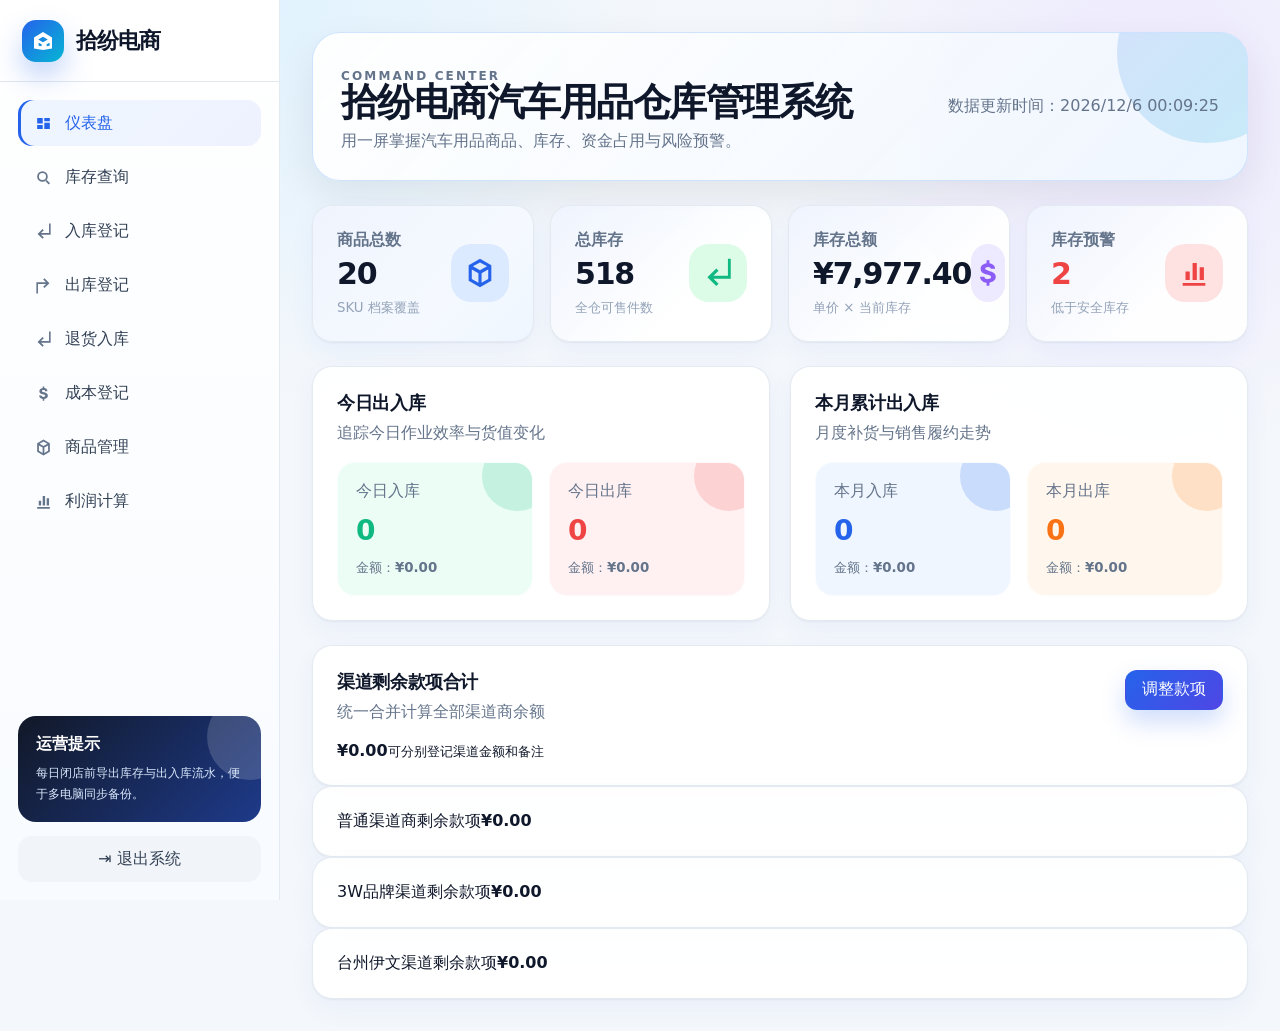
==== commit 55cd8384: "Redesign mini program UI with bottom tabs" ====
--- a/天猫仓库管理系统.html
+++ b/天猫仓库管理系统.html
@@ -3,897 +3,1258 @@
   <head>
     <meta charset="UTF-8" />
     <meta name="viewport" content="width=device-width, initial-scale=1.0" />
-    <title>天猫店铺仓库管理系统</title>
+    <title>拾纷电商汽车用品仓库管理系统</title>
     <style>
 :root {
   color-scheme: light;
-  --bg: #f6f7fb;
-  --panel: #ffffff;
-  --text: #172033;
-  --muted: #667085;
-  --line: #e5e7ef;
-  --red: #ff4d4f;
-  --red-dark: #d9363e;
-  --blue: #2f80ed;
-  --green: #13a56b;
-  --yellow: #f5a623;
-  --shadow: 0 18px 45px rgba(17, 24, 39, 0.08);
+  --bg: #f4f7fb;
+  --panel: rgba(255, 255, 255, 0.92);
+  --text: #0f172a;
+  --muted: #64748b;
+  --line: #e2e8f0;
+  --blue: #2563eb;
+  --cyan: #06b6d4;
+  --green: #10b981;
+  --red: #ef4444;
+  --orange: #f97316;
+  --purple: #8b5cf6;
+  --ink: #111827;
+  --shadow: 0 16px 40px rgba(15, 23, 42, 0.08);
+  --soft-shadow: 0 1px 2px rgba(15, 23, 42, 0.05), 0 10px 26px rgba(37, 99, 235, 0.05);
   font-family: Inter, "PingFang SC", "Microsoft YaHei", system-ui, sans-serif;
 }
 
-* {
-  box-sizing: border-box;
-}
-
-body {
-  margin: 0;
-  background: var(--bg);
-  color: var(--text);
-}
-
-button,
-input,
-textarea {
-  font: inherit;
-}
-
-button {
-  border: 0;
-  border-radius: 12px;
-  background: var(--red);
-  color: white;
-  cursor: pointer;
-  font-weight: 700;
-  padding: 12px 18px;
-  transition: transform 0.18s ease, box-shadow 0.18s ease, background 0.18s ease;
-}
-
-button:hover {
-  background: var(--red-dark);
-  box-shadow: 0 10px 22px rgba(255, 77, 79, 0.22);
-  transform: translateY(-1px);
-}
-
-button.secondary {
-  background: #172033;
-}
-
-button.secondary:hover {
-  background: #0f172a;
-  box-shadow: 0 10px 22px rgba(15, 23, 42, 0.18);
-}
-
-button.ghost {
-  background: #fff1f1;
-  color: var(--red);
-}
-
-button.ghost:hover {
-  background: #ffe1e1;
-}
-
-button.danger {
-  background: #fff0f0;
-  color: #c62828;
-}
-
-button.danger:hover {
-  background: #ffd9d9;
-  box-shadow: none;
-}
-
-.app-shell {
-  display: grid;
-  grid-template-columns: 280px 1fr;
-  min-height: 100vh;
-}
-
-.sidebar {
-  background: #151927;
-  color: white;
-  padding: 28px;
-  position: sticky;
-  top: 0;
-  height: 100vh;
-}
-
-.brand {
-  display: flex;
-  gap: 14px;
-  align-items: center;
-  margin-bottom: 42px;
-}
-
-.brand p {
-  color: #a7b0c4;
-  margin: 0 0 4px;
-}
-
-.brand strong {
-  font-size: 20px;
-}
-
-.brand-mark {
-  display: grid;
-  place-items: center;
-  width: 48px;
-  height: 48px;
-  border-radius: 16px;
-  background: var(--red);
-  font-weight: 900;
-}
-
-nav {
-  display: grid;
-  gap: 10px;
-}
-
-nav a {
-  border-radius: 14px;
-  color: #cbd5e1;
-  padding: 14px 16px;
-  text-decoration: none;
-}
-
-nav a.active,
-nav a:hover {
-  background: rgba(255, 255, 255, 0.1);
-  color: white;
-}
-
-main {
-  padding: 32px;
-}
-
-.hero,
-.panel,
-.stat-card {
-  background: var(--panel);
-  border: 1px solid rgba(229, 231, 239, 0.8);
-  border-radius: 26px;
-  box-shadow: var(--shadow);
-}
-
-.hero {
-  align-items: center;
-  display: flex;
-  justify-content: space-between;
-  margin-bottom: 24px;
-  padding: 30px;
-}
-
-.eyebrow {
-  color: var(--red);
-  font-size: 12px;
-  font-weight: 800;
-  letter-spacing: 0.14em;
-  margin: 0 0 8px;
-  text-transform: uppercase;
-}
-
-h1,
-h2 {
-  margin: 0;
-}
-
-h1 {
-  font-size: clamp(28px, 4vw, 42px);
-}
-
-.hero p:last-child,
-.hint {
-  color: var(--muted);
-}
-
-.dashboard-grid {
-  display: grid;
-  gap: 18px;
-  grid-template-columns: repeat(4, minmax(0, 1fr));
-  margin-bottom: 24px;
-}
-
-.stat-card {
-  padding: 24px;
-  position: relative;
-  overflow: hidden;
-}
-
-.stat-card::after {
-  border-radius: 999px;
-  content: "";
-  height: 82px;
-  position: absolute;
-  right: -24px;
-  top: -24px;
-  width: 82px;
-}
-
-.stat-card span,
-.stat-card small {
-  color: var(--muted);
-}
-
-.stat-card strong {
-  display: block;
-  font-size: 30px;
-  margin: 10px 0 4px;
-}
-
-.accent-red::after { background: rgba(255, 77, 79, 0.16); }
-.accent-blue::after { background: rgba(47, 128, 237, 0.16); }
-.accent-green::after { background: rgba(19, 165, 107, 0.16); }
-.accent-yellow::after { background: rgba(245, 166, 35, 0.16); }
-
-.content-grid {
-  display: grid;
-  gap: 24px;
-  grid-template-columns: minmax(0, 1fr) minmax(0, 1fr);
-  margin-bottom: 24px;
-}
-
-.panel {
-  padding: 24px;
-}
-
-.panel-heading {
-  align-items: center;
-  display: flex;
-  gap: 16px;
-  justify-content: space-between;
-  margin-bottom: 18px;
-}
-
-.product-form,
-.upload-box {
-  display: grid;
-  gap: 14px;
-}
-
-label {
-  color: var(--muted);
-  display: grid;
-  gap: 8px;
-  font-size: 14px;
-  font-weight: 700;
-}
-
-input,
-textarea {
-  background: #fbfcff;
-  border: 1px solid var(--line);
-  border-radius: 12px;
-  color: var(--text);
-  outline: none;
-  padding: 12px 14px;
-  width: 100%;
-}
-
-input:focus,
-textarea:focus {
-  border-color: var(--red);
-  box-shadow: 0 0 0 4px rgba(255, 77, 79, 0.1);
-}
-
-.upload-box {
-  border: 1px dashed #ff9b9d;
-  border-radius: 18px;
-  padding: 18px;
-  text-align: center;
-}
-
-.upload-box span,
-.empty-state {
-  color: var(--muted);
-}
-
-textarea {
-  min-height: 120px;
-  margin: 14px 0;
-  resize: vertical;
-}
-
-.full {
-  width: 100%;
-}
-
-.wide-panel {
-  margin-bottom: 24px;
-}
-
-.toolbar {
-  align-items: center;
-  display: flex;
-  gap: 10px;
-}
-
-.table-wrap {
-  overflow-x: auto;
-}
-
-table {
-  border-collapse: collapse;
-  min-width: 900px;
-  width: 100%;
-}
-
-th,
-td {
-  border-bottom: 1px solid var(--line);
-  padding: 14px 12px;
-  text-align: left;
-}
-
-th {
-  color: var(--muted);
-  font-size: 13px;
-  white-space: nowrap;
-}
-
-.badge {
-  background: #ecfdf3;
-  border-radius: 999px;
-  color: var(--green);
-  display: inline-flex;
-  font-weight: 800;
-  min-width: 42px;
-  justify-content: center;
-  padding: 6px 12px;
-}
-
-.mini {
-  border-radius: 10px;
-  padding: 8px 12px;
-}
-
-.inbound { background: var(--green); }
-.outbound { background: var(--blue); }
-.inbound:hover { background: #0e8958; box-shadow: none; }
-.outbound:hover { background: #1f66bd; box-shadow: none; }
-
-.records-list {
-  display: grid;
-  gap: 12px;
-  max-height: 360px;
-  overflow: auto;
-}
-
-.record-item {
-  align-items: center;
-  background: #fbfcff;
-  border: 1px solid var(--line);
-  border-radius: 16px;
-  display: flex;
-  justify-content: space-between;
-  padding: 14px;
-}
-
-.record-item strong {
-  display: block;
-}
-
-.record-item small {
-  color: var(--muted);
-}
-
-.record-type {
-  border-radius: 999px;
-  color: white;
-  font-weight: 800;
-  padding: 6px 10px;
-}
-
-.record-type.in { background: var(--green); }
-.record-type.out { background: var(--blue); }
-.record-type.create { background: var(--red); }
-
-@media (max-width: 1100px) {
-  .app-shell {
-    grid-template-columns: 1fr;
-  }
-
-  .sidebar {
-    height: auto;
-    position: static;
-  }
-
-  nav {
-    grid-template-columns: repeat(5, minmax(0, 1fr));
-  }
-
-  .dashboard-grid,
-  .content-grid {
-    grid-template-columns: repeat(2, minmax(0, 1fr));
-  }
-}
-
-@media (max-width: 760px) {
-  main,
-  .sidebar {
-    padding: 18px;
-  }
-
-  .hero,
-  .panel-heading,
-  .responsive-heading,
-  .toolbar {
-    align-items: stretch;
-    flex-direction: column;
-  }
-
-  nav,
-  .dashboard-grid,
-  .content-grid {
-    grid-template-columns: 1fr;
-  }
-
-  table,
-  thead,
-  tbody,
-  th,
-  td,
-  tr {
-    display: block;
-    min-width: 0;
-  }
-
-  thead {
-    display: none;
-  }
-
-  tr {
-    border: 1px solid var(--line);
-    border-radius: 18px;
-    margin-bottom: 12px;
-    padding: 10px;
-  }
-
-  td {
-    align-items: center;
-    border-bottom: 0;
-    display: flex;
-    justify-content: space-between;
-  }
-
-  td::before {
-    color: var(--muted);
-    content: attr(data-label);
-    font-weight: 700;
-  }
+* { box-sizing: border-box; }
+body { margin: 0; background: radial-gradient(circle at 20% 0%, #e0f2fe 0, transparent 28%), radial-gradient(circle at 90% 10%, #ede9fe 0, transparent 24%), var(--bg); color: var(--text); }
+button, input, select { font: inherit; }
+button { cursor: pointer; }
+svg { fill: currentColor; height: 1em; width: 1em; }
+.icon-sprite { height: 0; position: absolute; width: 0; }
+
+.app-shell { display: grid; grid-template-columns: 280px 1fr; min-height: 100vh; }
+.sidebar { background: linear-gradient(180deg, #ffffff 0%, #f8fbff 100%); border-right: 1px solid rgba(226, 232, 240, 0.9); display: flex; flex-direction: column; height: 100vh; left: 0; padding: 0 18px 18px; position: sticky; top: 0; }
+.brand { align-items: center; border-bottom: 1px solid var(--line); display: grid; gap: 12px; grid-template-columns: 42px 1fr; min-height: 82px; margin: 0 -18px 18px; padding: 0 22px; }
+.brand-icon { align-items: center; background: linear-gradient(135deg, var(--blue), var(--cyan)); border-radius: 14px; box-shadow: 0 14px 28px rgba(37, 99, 235, 0.28); color: white; display: inline-flex; font-size: 24px; height: 42px; justify-content: center; width: 42px; }
+.brand-copy strong { display: block; font-size: 22px; letter-spacing: -0.04em; line-height: 1.05; }
+.version-pill { background: #eaf2ff; border: 1px solid #bfdbfe; border-radius: 999px; color: var(--blue); font-size: 12px; font-weight: 800; padding: 5px 9px; white-space: nowrap; }
+.version-text { color: var(--blue); }
+.nav-list { display: grid; gap: 8px; }
+.nav-item, .logout { align-items: center; background: transparent; border: 0; border-radius: 14px; color: #334155; display: flex; gap: 12px; min-height: 46px; padding: 0 16px; text-align: left; transition: 0.2s ease; }
+.nav-item svg { color: #64748b; font-size: 19px; }
+.nav-item.active, .nav-item:hover { background: linear-gradient(135deg, #eff6ff, #eef2ff); box-shadow: inset 3px 0 0 var(--blue); color: var(--blue); }
+.nav-item.active svg, .nav-item:hover svg { color: var(--blue); }
+.sidebar-card { background: linear-gradient(135deg, #111827, #1e3a8a); border-radius: 18px; color: white; margin-top: auto; padding: 18px; position: relative; overflow: hidden; }
+.sidebar-card::after { background: rgba(255,255,255,.16); border-radius: 999px; content: ""; height: 86px; position: absolute; right: -32px; top: -22px; width: 86px; }
+.sidebar-card b, .sidebar-card span { display: block; position: relative; z-index: 1; }
+.sidebar-card span { color: #dbeafe; font-size: 12px; line-height: 1.7; margin-top: 8px; }
+.logout { background: #f1f5f9; justify-content: center; margin-top: 14px; }
+.workspace { min-width: 0; padding: 32px; }
+.view { display: none; }
+.view.active { display: block; }
+
+.page-head { align-items: center; display: flex; justify-content: space-between; gap: 18px; margin-bottom: 24px; }
+.hero-head { background: linear-gradient(135deg, rgba(255,255,255,.95), rgba(239,246,255,.92)); border: 1px solid rgba(191, 219, 254, .75); border-radius: 28px; box-shadow: var(--shadow); padding: 28px; position: relative; overflow: hidden; }
+.hero-head::after { background: linear-gradient(135deg, rgba(37,99,235,.15), rgba(6,182,212,.18)); border-radius: 999px; content: ""; height: 180px; position: absolute; right: -50px; top: -70px; width: 180px; }
+.kicker { color: var(--blue); font-size: 12px; font-weight: 900; letter-spacing: .18em; margin: 0 0 8px; text-transform: uppercase; }
+h1 { font-size: clamp(26px, 3vw, 38px); letter-spacing: -0.04em; line-height: 1.05; margin: 0; }
+h2 { font-size: 18px; letter-spacing: -0.02em; margin: 0; }
+.page-head p, .panel-title p { color: var(--muted); margin: 8px 0 0; }
+.updated { color: var(--muted); position: relative; z-index: 1; white-space: nowrap; }
+.actions { display: flex; flex-wrap: wrap; gap: 10px; }
+
+.btn { align-items: center; border: 1px solid var(--line); border-radius: 12px; display: inline-flex; gap: 8px; min-height: 40px; padding: 0 16px; transition: .18s ease; }
+.btn.primary { background: linear-gradient(135deg, var(--blue), #4f46e5); border-color: transparent; box-shadow: 0 12px 24px rgba(37, 99, 235, .22); color: #fff; }
+.btn.light { background: rgba(255,255,255,.9); color: #334155; }
+.btn:hover, .tab:hover, .link-btn:hover { transform: translateY(-1px); }
+.icon-btn { background: transparent; border: 0; color: #64748b; font-size: 20px; }
+
+.metric-grid { display: grid; gap: 16px; margin-bottom: 24px; }
+.metric-grid.four { grid-template-columns: repeat(4, minmax(0, 1fr)); }
+.metric-grid.five { grid-template-columns: repeat(5, minmax(0, 1fr)); }
+.metric-grid.three { grid-template-columns: repeat(3, minmax(0, 1fr)); }
+.metric-grid.two { grid-template-columns: repeat(2, minmax(0, 1fr)); }
+.metric-card, .mini-metric, .panel, .filter-card, .table-card, .report-tabs { background: var(--panel); border: 1px solid rgba(226, 232, 240, .9); border-radius: 20px; box-shadow: var(--soft-shadow); backdrop-filter: blur(12px); }
+.metric-card { align-items: center; display: flex; justify-content: space-between; min-height: 116px; overflow: hidden; padding: 24px; position: relative; }
+.metric-card::before { background: linear-gradient(135deg, rgba(37,99,235,.08), transparent 65%); content: ""; inset: 0; opacity: .9; position: absolute; }
+.metric-card > * { position: relative; z-index: 1; }
+.metric-card.featured { background: linear-gradient(135deg, #ffffff, #eff6ff); }
+.metric-card.small { align-items: flex-start; display: block; min-height: 96px; }
+.metric-card span, .mini-metric span { color: var(--muted); display: block; font-weight: 700; margin-bottom: 8px; }
+.metric-card strong, .mini-metric strong { display: block; font-size: 30px; letter-spacing: -0.04em; line-height: 1; }
+.metric-card small { color: #94a3b8; display: block; margin-top: 10px; }
+.icon { align-items: center; border-radius: 20px; display: inline-flex; font-size: 34px; height: 58px; justify-content: center; width: 58px; }
+.icon.blue { background: #dbeafe; color: var(--blue); } .icon.green { background: #dcfce7; color: var(--green); } .icon.red { background: #fee2e2; color: var(--red); } .icon.purple { background: #ede9fe; color: var(--purple); }
+.blue, .blue-text { color: var(--blue); } .green, .green-text { color: var(--green); } .red, .red-text, .danger-text { color: var(--red); } .purple { color: var(--purple); }
+.mini-metric { align-items: center; display: flex; gap: 14px; min-height: 92px; padding: 20px; }
+.bubble { align-items: center; border-radius: 16px; display: inline-flex; font-style: normal; height: 44px; justify-content: center; width: 44px; }
+.bubble.blue { background: #dbeafe; color: var(--blue); } .bubble.green { background: #dcfce7; color: var(--green); } .bubble.red { background: #fee2e2; color: var(--red); } .bubble.yellow { background: #fef3c7; color: #d97706; }
+
+.summary-row { display: grid; gap: 20px; grid-template-columns: 1fr 1fr; margin-bottom: 24px; }
+.panel { padding: 24px; }
+.panel-title { align-items: flex-start; display: flex; justify-content: space-between; margin-bottom: 18px; }
+.soft-grid { display: grid; gap: 16px; grid-template-columns: 1fr 1fr; }
+.soft-card { border: 1px solid rgba(255,255,255,.6); border-radius: 18px; overflow: hidden; padding: 18px; position: relative; }
+.soft-card::after { border-radius: 999px; content: ""; height: 70px; opacity: .18; position: absolute; right: -20px; top: -22px; width: 70px; }
+.soft-card span, .soft-card small { color: var(--muted); display: block; }
+.soft-card strong { display: block; font-size: 28px; letter-spacing: -0.04em; margin: 12px 0; }
+.soft-card.in { background: #ecfdf5; color: var(--green); } .soft-card.in::after { background: var(--green); }
+.soft-card.out { background: #fff1f2; color: var(--red); } .soft-card.out::after { background: var(--red); }
+.soft-card.month-in { background: #eff6ff; color: var(--blue); } .soft-card.month-in::after { background: var(--blue); }
+.soft-card.month-out { background: #fff7ed; color: var(--orange); } .soft-card.month-out::after { background: var(--orange); }
+.chart-grid { display: grid; gap: 24px; grid-template-columns: repeat(3, minmax(0, 1fr)); }
+.bar-chart { height: 300px; padding: 8px 4px; }
+.bar-row { align-items: center; display: grid; gap: 10px; grid-template-columns: 110px 1fr 82px; margin: 16px 0; }
+.bar-label { color: #475569; overflow: hidden; text-overflow: ellipsis; white-space: nowrap; }
+.bar-track { background-image: linear-gradient(to right, rgba(148,163,184,.3) 1px, transparent 1px); background-size: 25% 100%; border: 1px dashed #cbd5e1; border-radius: 999px; height: 34px; overflow: hidden; }
+.bar-fill { background: linear-gradient(90deg, var(--blue), var(--cyan)); border-radius: inherit; height: 100%; }
+.bar-value { color: #64748b; text-align: right; }
+.empty-chart { align-items: center; color: var(--muted); display: flex; height: 300px; justify-content: center; }
+
+.warning-box { background: linear-gradient(135deg, #fff7ed, #fff1f2); border: 1px solid #fecaca; border-radius: 20px; color: var(--red); margin-bottom: 24px; padding: 20px; }
+.warning-box.hidden { display: none; }
+.warning-box strong { display: block; font-size: 18px; }
+.warning-box p { color: #9f1239; margin: 8px 0 0; }
+#warningTags { display: flex; flex-wrap: wrap; gap: 8px; margin-top: 14px; }
+.warn-tag { background: rgba(254, 226, 226, .9); border: 1px solid #fecaca; border-radius: 999px; color: #dc2626; padding: 7px 12px; }
+.filter-card { margin-bottom: 24px; padding: 16px; }
+input, select { background: #fff; border: 1px solid #cfd8e3; border-radius: 12px; height: 42px; outline: none; padding: 0 14px; transition: .18s ease; }
+input:focus, select:focus { border-color: var(--blue); box-shadow: 0 0 0 4px rgba(37, 99, 235, .12); }
+.filter-card input[type="search"] { width: 100%; }
+.filter-line { align-items: center; display: grid; gap: 12px; grid-template-columns: minmax(220px, 1fr) 190px; }
+.filter-line select { min-width: 170px; }
+.tabs { display: flex; flex-wrap: wrap; gap: 8px; margin-top: 16px; }
+.tab { background: #f8fafc; border: 1px solid var(--line); border-radius: 999px; color: #334155; height: 38px; padding: 0 18px; transition: .18s ease; }
+.tab.active { background: linear-gradient(135deg, var(--blue), #4f46e5); border-color: transparent; box-shadow: 0 10px 18px rgba(37,99,235,.18); color: #fff; }
+.date-row { align-items: center; display: flex; flex-wrap: wrap; gap: 10px; margin-top: 16px; }
+.date-row.right { margin: 0 0 0 auto; }
+
+.table-card { overflow-x: auto; }
+table { border-collapse: separate; border-spacing: 0; min-width: 980px; width: 100%; }
+th, td { border-bottom: 1px solid var(--line); padding: 16px 24px; text-align: left; white-space: nowrap; }
+th { background: #f8fafc; color: #64748b; font-size: 13px; font-weight: 800; letter-spacing: .02em; }
+td { height: 62px; }
+tbody tr { transition: .16s ease; }
+tbody tr:hover { background: #f8fbff; }
+.product-title strong { display: block; }
+.product-title small { color: var(--muted); display: block; margin-top: 5px; }
+.money { color: var(--blue); font-weight: 700; }
+.stock-cell { align-items: center; display: flex; gap: 8px; }
+.stock-bar { background: #e5e7eb; border-radius: 999px; height: 8px; overflow: hidden; width: 104px; }
+.stock-bar span { background: linear-gradient(90deg, #22c55e, #06b6d4); display: block; height: 100%; }
+.badge { border-radius: 999px; display: inline-flex; font-weight: 800; padding: 5px 10px; }
+.badge.ok { background: #dcfce7; color: #15803d; }
+.badge.low { background: #fee2e2; color: #dc2626; }
+.action-row { display: inline-flex; gap: 6px; }
+.link-btn, .delete-btn { background: transparent; border: 0; border-radius: 9px; padding: 7px 8px; transition: .18s ease; }
+.link-btn { color: var(--blue); } .link-btn:hover { background: #eff6ff; }
+.delete-btn { color: var(--red); } .delete-btn:hover { background: #fef2f2; }
+.cost-chip { background: #dbeafe; border-radius: 999px; color: #1d4ed8; font-weight: 800; padding: 6px 11px; }
+
+.report-tabs { align-items: center; display: flex; flex-wrap: wrap; gap: 10px; margin-bottom: 24px; padding: 16px; }
+.chart-panel { margin-bottom: 24px; }
+#trendCanvas { height: 300px; max-width: 100%; width: 100%; }
+.empty-frame, .top-frame { background: repeating-linear-gradient(45deg, #f8fafc, #f8fafc 10px, #ffffff 10px, #ffffff 20px); border: 1px dashed #cbd5e1; border-radius: 18px; min-height: 260px; margin: 10px auto 24px; width: 92%; }
+.top-frame { background: #fff; border-style: solid; display: grid; gap: 12px; padding: 18px; }
+.top-row { align-items: center; display: grid; gap: 10px; grid-template-columns: 130px 1fr 1fr 54px; }
+.outbound-only .top-row { grid-template-columns: 180px 1fr 64px; padding: 8px 0; }
+.top-row span { color: #475569; overflow: hidden; text-overflow: ellipsis; white-space: nowrap; }
+.top-row b, .top-row i { border-radius: 999px; display: block; height: 12px; min-width: 4px; }
+.outbound-only .top-row i { box-shadow: 0 8px 18px rgba(239, 68, 68, .18); height: 14px; }
+.top-row b { background: linear-gradient(90deg, #10b981, #34d399); justify-self: end; }
+.top-row i { background: linear-gradient(90deg, #f87171, #ef4444); justify-self: start; }
+.top-row em { color: var(--muted); font-style: normal; text-align: right; }
+.legend { color: var(--muted); text-align: center; }
+.green-dot, .red-dot { border-radius: 999px; display: inline-block; height: 12px; margin: 0 5px 0 16px; width: 12px; }
+.green-dot { background: #10b981; } .red-dot { background: #ef4444; }
+
+dialog { border: 0; border-radius: 22px; box-shadow: 0 28px 90px rgba(15, 23, 42, .28); padding: 0; width: min(560px, calc(100vw - 32px)); }
+dialog::backdrop { background: rgba(15, 23, 42, .42); backdrop-filter: blur(5px); }
+.dialog-card { display: grid; gap: 14px; padding: 26px; }
+.dialog-card h2 { margin-bottom: 4px; }
+.dialog-card label { color: var(--muted); display: grid; gap: 7px; font-weight: 700; }
+.dialog-card menu { display: flex; gap: 10px; justify-content: flex-end; margin: 8px 0 0; padding: 0; }
+
+@media (max-width: 1200px) { .metric-grid.five, .metric-grid.four, .chart-grid, .channel-grid { grid-template-columns: repeat(2, minmax(0, 1fr)); } .summary-row { grid-template-columns: 1fr; } }
+@media (max-width: 760px) { .filter-line { grid-template-columns: 1fr; } .app-shell { grid-template-columns: 1fr; } .sidebar { height: auto; position: static; } .workspace { padding: 18px; } .page-head, .actions, .report-tabs { align-items: stretch; flex-direction: column; } .metric-grid.five, .metric-grid.four, .metric-grid.three, .metric-grid.two, .chart-grid, .channel-grid, .soft-grid { grid-template-columns: 1fr; } .updated { white-space: normal; } }
+
+/* 手机网页端适配：顶部横向导航、紧凑卡片和可滑动表格 */
+@media (max-width: 900px) {
+  body { background-attachment: fixed; }
+  .app-shell { display: block; min-height: 100vh; }
+  .sidebar { border-bottom: 1px solid rgba(226, 232, 240, .95); border-right: 0; height: auto; padding: 0 12px 12px; position: sticky; top: 0; z-index: 20; }
+  .brand { grid-template-columns: 38px 1fr; min-height: 64px; margin: 0 -12px 10px; padding: 0 16px; }
+  .brand-icon { border-radius: 12px; font-size: 21px; height: 38px; width: 38px; }
+  .brand-copy strong { font-size: 18px; }
+  .nav-list { display: flex; gap: 8px; margin: 0 -4px; overflow-x: auto; padding: 4px 4px 8px; scrollbar-width: none; }
+  .nav-list::-webkit-scrollbar { display: none; }
+  .nav-item { flex: 0 0 auto; min-height: 40px; padding: 0 13px; white-space: nowrap; }
+  .nav-item.active, .nav-item:hover { box-shadow: inset 0 -3px 0 var(--blue); }
+  .sidebar-card, .logout { display: none; }
+  .workspace { padding: 18px; }
+  .table-card { -webkit-overflow-scrolling: touch; border-radius: 16px; }
+  table { min-width: 860px; }
+  th, td { padding: 13px 16px; }
+}
+
+@media (max-width: 640px) {
+  body { font-size: 14px; }
+  .workspace { padding: 14px; }
+  .page-head, .hero-head { border-radius: 20px; padding: 18px; }
+  .page-head { align-items: stretch; flex-direction: column; }
+  h1 { font-size: 28px; }
+  h2 { font-size: 16px; }
+  .updated { white-space: normal; }
+  .actions { display: grid; grid-template-columns: 1fr; width: 100%; }
+  .btn { justify-content: center; width: 100%; }
+  .metric-card, .mini-metric, .panel, .filter-card, .table-card { border-radius: 16px; }
+  .metric-card { min-height: 96px; padding: 18px; }
+  .metric-card strong, .mini-metric strong { font-size: 26px; }
+  .summary-row, .soft-grid { grid-template-columns: 1fr; }
+  .channel-total .panel-title { gap: 12px; flex-direction: column; }
+  .channel-total strong { font-size: 30px; }
+  .filter-card { padding: 14px; }
+  .date-row { align-items: stretch; display: grid; grid-template-columns: 1fr; }
+  input, select { min-height: 44px; width: 100%; }
+  .tabs { overflow-x: auto; padding-bottom: 4px; flex-wrap: nowrap; }
+  .tab { flex: 0 0 auto; }
+  dialog { border-radius: 20px 20px 0 0; max-height: 92vh; overflow-y: auto; width: 100vw; }
+  dialog::backdrop { backdrop-filter: blur(3px); }
+  .dialog-card { padding: 20px; }
+  .dialog-card menu { display: grid; grid-template-columns: 1fr; }
 }
 
     </style>
   </head>
-  <body>
+  <body data-app-version="reference-v10">
+    <svg aria-hidden="true" class="icon-sprite">
+      <symbol id="icon-logo" viewBox="0 0 24 24"><path d="M3 8.6 12 3l9 5.6v10.8L12 21l-9-1.6V8.6Zm4.2 1.9 4.8 2.7 4.8-2.7L12 7.7l-4.8 2.8Zm.4 3.2v3.1l3 0.5v-2.1l-3-1.5Zm8 1.5v2.1l3-.5v-3.1l-3 1.5Z"/></symbol>
+      <symbol id="icon-dashboard" viewBox="0 0 24 24"><path d="M4 5h7v7H4V5Zm9 0h7v4h-7V5ZM4 14h7v5H4v-5Zm9-3h7v8h-7v-8Z"/></symbol>
+      <symbol id="icon-search" viewBox="0 0 24 24"><path d="M10.7 4a6.7 6.7 0 1 1 0 13.4A6.7 6.7 0 0 1 10.7 4Zm0 2.2a4.5 4.5 0 1 0 0 9 4.5 4.5 0 0 0 0-9Zm5.5 9 4 4-1.6 1.6-4-4 1.6-1.6Z"/></symbol>
+      <symbol id="icon-in" viewBox="0 0 24 24"><path d="M19 5v12H8.8l3.6-3.6-1.6-1.6L4.5 18l6.3 6.2 1.6-1.6L8.8 19H21V5h-2Z" transform="translate(0 -3)"/></symbol>
+      <symbol id="icon-out" viewBox="0 0 24 24"><path d="M5 19V7h10.2l-3.6 3.6 1.6 1.6L19.5 6 13.2-.2l-1.6 1.6L15.2 5H3v14h2Z" transform="translate(0 3)"/></symbol>
+      <symbol id="icon-cost" viewBox="0 0 24 24"><path d="M13 3v2.1c2.3.4 4 1.7 4 3.9h-3c0-.8-.7-1.3-2-1.3-1.2 0-2 .5-2 1.2 0 .8.8 1.1 2.8 1.6 2.8.7 4.7 1.7 4.7 4.2 0 2.2-1.7 3.7-4.5 4.1V21h-2v-2.1c-2.7-.4-4.5-1.9-4.6-4.3h3c.1 1.1 1 1.7 2.5 1.7 1.5 0 2.3-.6 2.3-1.4 0-.8-.7-1.2-2.9-1.8-2.5-.6-4.5-1.5-4.5-4.1 0-2.1 1.7-3.5 4.2-3.9V3h2Z"/></symbol>
+      <symbol id="icon-box" viewBox="0 0 24 24"><path d="m12 2 8 4.5v11L12 22l-8-4.5v-11L12 2Zm0 2.5L7 7.3l5 2.8 5-2.8-5-2.8Zm-5.8 5v6.7l4.7 2.6v-6.7L6.2 9.5Zm11.6 0-4.7 2.6v6.7l4.7-2.6V9.5Z"/></symbol>
+      <symbol id="icon-report" viewBox="0 0 24 24"><path d="M4 19h16v2H4v-2Zm2-8h3v6H6v-6Zm5-6h3v12h-3V5Zm5 3h3v9h-3V8Z"/></symbol>
+      <symbol id="icon-export" viewBox="0 0 24 24"><path d="M11 4h2v8l3-3 1.4 1.4L12 15.8l-5.4-5.4L8 9l3 3V4ZM5 18h14v2H5v-2Z"/></symbol>
+      <symbol id="icon-plus" viewBox="0 0 24 24"><path d="M11 5h2v6h6v2h-6v6h-2v-6H5v-2h6V5Z"/></symbol>
+    </svg>
     <div class="app-shell">
-      <aside class="sidebar" aria-label="系统导航">
+      <aside class="sidebar" aria-label="仓库管理导航">
         <div class="brand">
-          <span class="brand-mark">猫</span>
-          <div>
-            <p>天猫店铺</p>
-            <strong>仓库管理系统</strong>
+          <span class="brand-icon" aria-hidden="true"><svg><use href="#icon-logo"></use></svg></span>
+          <div class="brand-copy"><strong>拾纷电商</strong></div>
+        </div>
+        <nav class="nav-list">
+          <button class="nav-item active" data-view="dashboard" type="button"><svg><use href="#icon-dashboard"></use></svg><span>仪表盘</span></button>
+          <button class="nav-item" data-view="inventory" type="button"><svg><use href="#icon-search"></use></svg><span>库存查询</span></button>
+          <button class="nav-item" data-view="stockIn" type="button"><svg><use href="#icon-in"></use></svg><span>入库登记</span></button>
+          <button class="nav-item" data-view="stockOut" type="button"><svg><use href="#icon-out"></use></svg><span>出库登记</span></button>
+          <button class="nav-item" data-view="returns" type="button"><svg><use href="#icon-in"></use></svg><span>退货入库</span></button>
+          <button class="nav-item" data-view="costs" type="button"><svg><use href="#icon-cost"></use></svg><span>成本登记</span></button>
+          <button class="nav-item" data-view="products" type="button"><svg><use href="#icon-box"></use></svg><span>商品管理</span></button>
+          <button class="nav-item" data-view="profits" type="button"><svg><use href="#icon-report"></use></svg><span>利润计算</span></button>
+        </nav>
+        <div class="sidebar-card"><b>运营提示</b><span>每日闭店前导出库存与出入库流水，便于多电脑同步备份。</span></div>
+        <button class="logout" type="button">⇥ 退出系统</button>
+      </aside>
+
+      <main class="workspace">
+        <section class="view active" id="view-dashboard">
+          <div class="page-head hero-head"><div><p class="kicker">Command Center</p><h1>拾纷电商汽车用品仓库管理系统</h1><p>用一屏掌握汽车用品商品、库存、资金占用与风险预警。</p></div><span class="updated">数据更新时间：<span id="updatedAt"></span></span></div>
+          <div class="metric-grid four">
+            <article class="metric-card featured"><div><span>商品总数</span><strong id="dashProductCount">0</strong><small>SKU 档案覆盖</small></div><i class="icon blue"><svg><use href="#icon-box"></use></svg></i></article>
+            <article class="metric-card"><div><span>总库存</span><strong id="dashStockTotal">0</strong><small>全仓可售件数</small></div><i class="icon green"><svg><use href="#icon-in"></use></svg></i></article>
+            <article class="metric-card"><div><span>库存总额</span><strong id="dashInventoryValue">¥0.00</strong><small>单价 × 当前库存</small></div><i class="icon purple"><svg><use href="#icon-cost"></use></svg></i></article>
+            <article class="metric-card"><div><span>库存预警</span><strong class="danger-text" id="dashWarningCount">0</strong><small>低于安全库存</small></div><i class="icon red"><svg><use href="#icon-report"></use></svg></i></article>
           </div>
-        </div>
-        <nav>
-          <a href="#dashboard" class="active">数据仪表盘</a>
-          <a href="#manual-form">手动添加</a>
-          <a href="#batch-import">批量导入</a>
-          <a href="#inventory">库存列表</a>
-          <a href="#records">出入库记录</a>
-        </nav>
-      </aside>
-
-      <main>
-        <header class="hero">
-          <div>
-            <p class="eyebrow">Warehouse Control Center</p>
-            <h1>简洁清晰的店铺库存总览</h1>
-            <p>集中管理商品资料、成本、库存数量和每一次出入库流水。</p>
+          <div class="summary-row">
+            <article class="panel half"><div class="panel-title"><div><h2>今日出入库</h2><p>追踪今日作业效率与货值变化</p></div></div><div class="soft-grid"><div class="soft-card in"><span>今日入库</span><strong id="todayInQty">0</strong><small>金额：<b id="todayInAmount">¥0.00</b></small></div><div class="soft-card out"><span>今日出库</span><strong id="todayOutQty">0</strong><small>金额：<b id="todayOutAmount">¥0.00</b></small></div></div></article>
+            <article class="panel half"><div class="panel-title"><div><h2>本月累计出入库</h2><p>月度补货与销售履约走势</p></div></div><div class="soft-grid"><div class="soft-card month-in"><span>本月入库</span><strong id="monthInQty">0</strong><small>金额：<b id="monthInAmount">¥0.00</b></small></div><div class="soft-card month-out"><span>本月出库</span><strong id="monthOutQty">0</strong><small>金额：<b id="monthOutAmount">¥0.00</b></small></div></div></article>
           </div>
-          <button class="secondary" id="seedDemoBtn" type="button">载入演示数据</button>
-        </header>
-
-        <section id="dashboard" class="dashboard-grid" aria-label="数据仪表盘">
-          <article class="stat-card accent-red">
-            <span>SKU 数量</span>
-            <strong id="skuCount">0</strong>
-            <small>当前商品规格总数</small>
-          </article>
-          <article class="stat-card accent-blue">
-            <span>在库总数</span>
-            <strong id="stockTotal">0</strong>
-            <small>全部商品库存件数</small>
-          </article>
-          <article class="stat-card accent-green">
-            <span>库存成本</span>
-            <strong id="inventoryValue">¥0.00</strong>
-            <small>商品成本 × 在库数量</small>
-          </article>
-          <article class="stat-card accent-yellow">
-            <span>打包成本</span>
-            <strong id="packingValue">¥0.00</strong>
-            <small>打包成本 × 在库数量</small>
-          </article>
+          <div class="channel-grid">
+            <article class="panel channel-total"><div class="panel-title"><div><h2>渠道剩余款项合计</h2><p>统一合并计算全部渠道商余额</p></div><button class="btn primary" id="adjustChannelBtn" type="button">调整款项</button></div><strong id="dashChannelFunds">¥0.00</strong><small id="dashChannelNote">可分别登记渠道金额和备注</small></article>
+            <article class="panel channel-card"><span>普通渠道商剩余款项</span><strong id="channelGeneralFunds">¥0.00</strong></article>
+            <article class="panel channel-card"><span>3W品牌渠道剩余款项</span><strong id="channelThreeWFunds">¥0.00</strong></article>
+            <article class="panel channel-card"><span>台州伊文渠道剩余款项</span><strong id="channelTaizhouFunds">¥0.00</strong></article>
+          </div>
         </section>
 
-        <section class="content-grid">
-          <article id="manual-form" class="panel">
-            <div class="panel-heading">
-              <div>
-                <p class="eyebrow">Manual Entry</p>
-                <h2>手动添加商品</h2>
-              </div>
-            </div>
-            <form id="productForm" class="product-form">
-              <label>
-                商品名称
-                <input name="name" required placeholder="例如：猫粮储存罐" />
-              </label>
-              <label>
-                商品规格
-                <input name="spec" required placeholder="例如：3L / 白色" />
-              </label>
-              <label>
-                商品成本（元）
-                <input name="cost" type="number" min="0" step="0.01" required placeholder="0.00" />
-              </label>
-              <label>
-                打包成本（元）
-                <input name="packingCost" type="number" min="0" step="0.01" required placeholder="0.00" />
-              </label>
-              <label>
-                在库数量
-                <input name="stock" type="number" min="0" step="1" required placeholder="0" />
-              </label>
-              <button type="submit">保存商品</button>
-            </form>
-          </article>
-
-          <article id="batch-import" class="panel">
-            <div class="panel-heading">
-              <div>
-                <p class="eyebrow">Batch Import</p>
-                <h2>批量添加商品</h2>
-              </div>
-              <button class="ghost" id="downloadTemplateBtn" type="button">下载模板</button>
-            </div>
-            <p class="hint">支持 CSV 文件，表头必须为：商品名称,商品规格,商品成本,打包成本,在库数量。</p>
-            <div class="upload-box">
-              <input id="csvInput" type="file" accept=".csv,text/csv" />
-              <span>选择 CSV 后会自动导入并合并同名同规格商品</span>
-            </div>
-            <textarea id="pasteArea" placeholder="也可粘贴 CSV 内容后点击导入"></textarea>
-            <button class="secondary full" id="pasteImportBtn" type="button">导入粘贴内容</button>
-          </article>
+        <section class="view" id="view-inventory">
+          <div class="page-head"><div><p class="kicker">Inventory Radar</p><h1>库存查询</h1><p>搜索、筛选并识别低库存风险。</p></div><button class="btn light" id="exportInventoryBtn" type="button"><svg><use href="#icon-export"></use></svg> 导出Excel</button></div>
+          <div class="metric-grid four compact"><article class="mini-metric"><i class="bubble blue"><svg><use href="#icon-box"></use></svg></i><div><span>商品总数</span><strong id="invProductCount">0</strong></div></article><article class="mini-metric"><i class="bubble green"><svg><use href="#icon-in"></use></svg></i><div><span>总库存量</span><strong id="invStockTotal">0</strong></div></article><article class="mini-metric"><i class="bubble blue"><svg><use href="#icon-cost"></use></svg></i><div><span>在库金额</span><strong id="invAmount">¥0.00</strong></div></article><article class="mini-metric"><i class="bubble red"><svg><use href="#icon-report"></use></svg></i><div><span>库存不足</span><strong id="invWarningCount">0</strong></div></article></div>
+          <div class="warning-box" id="warningBox"><strong>智能库存预警</strong><p>以下商品低于安全库存，请优先安排补货或调整销售节奏。</p><div id="warningTags"></div></div>
+          <div class="filter-card"><div class="filter-line"><input id="inventorySearch" type="search" placeholder="搜索商品名称、编码或规格分类..." /><select id="inventoryCategoryFilter" aria-label="按规格分类筛选"><option value="all">全部规格分类</option></select></div><div class="tabs"><button class="tab active" data-filter="all" type="button">全部 (<span id="tabAll">0</span>)</button><button class="tab" data-filter="normal" type="button">库存正常 (<span id="tabNormal">0</span>)</button><button class="tab" data-filter="low" type="button">库存不足 (<span id="tabLow">0</span>)</button></div></div>
+          <div class="table-card"><table><thead><tr><th>商品名称</th><th>规格分类</th><th>单位</th><th>单价</th><th>当前库存</th><th>库存金额</th><th>库存状态</th><th>操作</th></tr></thead><tbody id="inventoryBody"></tbody></table></div>
         </section>
 
-        <section id="inventory" class="panel wide-panel">
-          <div class="panel-heading responsive-heading">
-            <div>
-              <p class="eyebrow">Inventory</p>
-              <h2>商品库存列表</h2>
-            </div>
-            <div class="toolbar">
-              <input id="searchInput" type="search" placeholder="搜索商品名称或规格" />
-              <button class="ghost" id="exportBtn" type="button">导出 CSV</button>
-              <button class="danger" id="clearBtn" type="button">清空数据</button>
-            </div>
-          </div>
-          <div class="table-wrap">
-            <table>
-              <thead>
-                <tr>
-                  <th>商品名称</th>
-                  <th>商品规格</th>
-                  <th>商品成本</th>
-                  <th>打包成本</th>
-                  <th>在库数量</th>
-                  <th>入库</th>
-                  <th>出库</th>
-                  <th>操作</th>
-                </tr>
-              </thead>
-              <tbody id="inventoryBody"></tbody>
-            </table>
-          </div>
-          <p id="emptyState" class="empty-state">暂无商品，请先手动添加或批量导入。</p>
-        </section>
-
-        <section id="records" class="panel wide-panel">
-          <div class="panel-heading responsive-heading">
-            <div>
-              <p class="eyebrow">Records</p>
-              <h2>出入库记录</h2>
-            </div>
-            <button class="ghost" id="clearRecordsBtn" type="button">清空记录</button>
-          </div>
-          <div class="records-list" id="recordsList"></div>
-        </section>
+        <section class="view" id="view-stockIn"><div class="page-head"><div><p class="kicker">Inbound Flow</p><h1>入库登记</h1><p>记录采购补货、批次、供应商与入库金额。</p></div><div class="actions"><button class="btn light" id="importStockInBtn" type="button">↥ 批量导入 CSV/XLSX</button><button class="btn light" id="exportStockInBtn" type="button"><svg><use href="#icon-export"></use></svg> 导出 Excel</button><button class="btn primary" id="addStockInBtn" type="button"><svg><use href="#icon-plus"></use></svg> 添加入库</button></div></div><div class="metric-grid three"><article class="metric-card small"><span>入库记录数</span><strong id="inRecordCount">0</strong><small>已归档批次</small></article><article class="metric-card small"><span>总入库数量</span><strong class="blue-text" id="inQtyTotal">0</strong><small>累计补货件数</small></article><article class="metric-card small"><span>总金额</span><strong class="green-text" id="inAmountTotal">¥0.00</strong><small>补货货值</small></article></div><div class="filter-card"><div class="filter-line"><input id="stockInSearch" type="search" placeholder="搜索商品名称..." /><select id="stockInCategoryFilter" aria-label="按规格分类筛选"><option value="all">全部规格分类</option></select></div><div class="date-row"><span>▣</span><input id="stockInStart" type="date" /><span>至</span><input id="stockInEnd" type="date" /></div></div><div class="table-card"><table><thead><tr><th><input id="stockInSelectAll" type="checkbox" /></th><th>商品</th><th>供应商</th><th>数量</th><th>单价</th><th>总金额</th><th>入库日期</th><th>操作员</th><th>备注</th><th>操作</th></tr></thead><tbody id="stockInBody"></tbody></table></div></section>
+
+        <section class="view" id="view-stockOut"><div class="page-head"><div><p class="kicker">Outbound Flow</p><h1>出库登记</h1><p>记录销售发货、用途与库存扣减过程。</p></div><div class="actions"><button class="btn light" id="importStockOutBtn" type="button">↥ 批量导入 CSV/XLSX</button><button class="btn light" id="exportStockOutBtn" type="button"><svg><use href="#icon-export"></use></svg> 导出Excel</button><button class="btn primary" id="addStockOutBtn" type="button"><svg><use href="#icon-plus"></use></svg> 添加出库</button></div></div><div class="metric-grid two"><article class="metric-card small"><span>出库记录数</span><strong id="outRecordCount">0</strong><small>履约流水</small></article><article class="metric-card small"><span>总出库数量</span><strong class="red-text" id="outQtyTotal">0</strong><small>累计扣减件数</small></article></div><div class="filter-card"><div class="filter-line"><input id="stockOutSearch" type="search" placeholder="搜索商品名称..." /><select id="stockOutCategoryFilter" aria-label="按规格分类筛选"><option value="all">全部规格分类</option></select></div><div class="date-row"><span>▣</span><input id="stockOutStart" type="date" /><span>至</span><input id="stockOutEnd" type="date" /></div></div><div class="table-card"><table><thead><tr><th><input type="checkbox" /></th><th>出库日期</th><th>商品</th><th>数量</th><th>用途</th><th>操作</th></tr></thead><tbody id="stockOutBody"></tbody></table></div></section>
+
+        <section class="view" id="view-returns"><div class="page-head"><div><p class="kicker">Return Inbound</p><h1>退货入库</h1><p>登记退货订单、物流单号、物流公司、退款创建时间和备注。</p></div><div class="actions"><button class="btn light" id="importReturnsBtn" type="button">↥ 批量导入 CSV/XLSX</button><button class="btn light" id="exportReturnsBtn" type="button"><svg><use href="#icon-export"></use></svg> 导出Excel</button><button class="btn primary" id="addReturnBtn" type="button"><svg><use href="#icon-plus"></use></svg> 添加退货入库</button></div></div><div class="metric-grid three"><article class="metric-card small"><span>退货记录数</span><strong id="returnRecordCount">0</strong><small>已登记退货单</small></article><article class="metric-card small"><span>退货入库数量</span><strong class="blue-text" id="returnQtyTotal">0</strong><small>累计退回件数</small></article><article class="metric-card small"><span>涉及订单数</span><strong id="returnOrderCount">0</strong><small>去重订单号</small></article></div><div class="filter-card"><input id="returnSearch" type="search" placeholder="搜索订单号、物流公司、物流单号、商品或备注..." /><div class="date-row"><span>▣</span><input id="returnStart" type="date" /><span>至</span><input id="returnEnd" type="date" /></div></div><div class="table-card"><table><thead><tr><th>退货日期</th><th>退款创建时间</th><th>订单号</th><th>物流公司</th><th>物流单号</th><th>物品名称</th><th>物品数量</th><th>操作人</th><th>备注</th><th>操作</th></tr></thead><tbody id="returnBody"></tbody></table></div></section>
+
+        <section class="view" id="view-costs"><div class="page-head"><div><p class="kicker">Cost Ledger</p><h1>成本登记</h1><p>把采购、快递、代发和其他成本纳入统一台账。</p></div><div class="actions"><button class="btn light" id="exportCostsBtn" type="button"><svg><use href="#icon-export"></use></svg> 导出Excel</button><button class="btn primary" id="addCostBtn" type="button"><svg><use href="#icon-plus"></use></svg> 添加成本</button></div></div><div class="metric-grid four"><article class="metric-card small"><span>总成本</span><strong class="red-text" id="costTotal">¥0.00</strong><small>全部成本合计</small></article><article class="metric-card small"><span>采购成本</span><strong id="purchaseCost">¥0.00</strong><small>进货采购支出</small></article><article class="metric-card small"><span>快递成本</span><strong id="expressCost">¥0.00</strong><small>物流履约费用</small></article><article class="metric-card small"><span>代发成本</span><strong id="agencyCost">¥0.00</strong><small>供应链代发</small></article><article class="metric-card small"><span>其他成本</span><strong id="otherCost">¥0.00</strong><small>杂项费用</small></article></div><div class="filter-card"><select id="costTypeFilter"><option value="all">全部成本类型</option><option value="采购成本">采购成本</option><option value="快递成本">快递成本</option><option value="代发成本">代发成本</option><option value="其他成本">其他成本</option></select></div><div class="table-card"><table><thead><tr><th><input type="checkbox" /></th><th>成本类型</th><th>金额</th><th>日期</th><th>操作员</th><th>说明</th><th>操作</th></tr></thead><tbody id="costBody"></tbody></table></div></section>
+
+        <section class="view" id="view-products"><div class="page-head"><div><p class="kicker">Product Studio</p><h1>商品管理</h1><p>维护商品档案、规格分类、价格、安全库存和启用状态。</p></div><div class="actions"><button class="btn light" id="importProductsBtn" type="button">↥ 批量添加商品</button><button class="btn light" id="exportProductsBtn" type="button"><svg><use href="#icon-export"></use></svg> 导出Excel</button><button class="btn primary" id="addProductBtn" type="button"><svg><use href="#icon-plus"></use></svg> 添加商品</button></div></div><div class="filter-card"><div class="filter-line"><input id="productSearch" type="search" placeholder="搜索商品名称、编码或规格分类..." /><select id="productCategoryFilter" aria-label="按规格分类筛选"><option value="all">全部规格分类</option></select></div></div><div class="table-card"><table><thead><tr><th>商品名称</th><th>规格分类</th><th>单位</th><th>单价</th><th>当前库存</th><th>状态</th><th>操作</th></tr></thead><tbody id="productBody"></tbody></table></div></section>
+
+        <section class="view" id="view-profits"><div class="page-head"><div><p class="kicker">Profit Center</p><h1>利润计算</h1><p>销售、采购、费用和人工调整全部可登记、可编辑、可导出。</p></div><div class="actions"><button class="btn light" id="exportProfitsBtn" type="button"><svg><use href="#icon-export"></use></svg> 导出Excel</button><button class="btn primary" id="addProfitAdjustBtn" type="button"><svg><use href="#icon-plus"></use></svg> 登记利润调整</button></div></div><div class="metric-grid four"><article class="mini-metric"><i class="bubble blue"><svg><use href="#icon-out"></use></svg></i><div><span>销售收入</span><strong id="profitRevenue">¥0.00</strong><small id="profitRevenueBase">自动 + 手动</small></div></article><article class="mini-metric"><i class="bubble yellow"><svg><use href="#icon-in"></use></svg></i><div><span>入库采购成本</span><strong id="profitPurchaseCost">¥0.00</strong><small id="profitPurchaseBase">入库单价 × 数量</small></div></article><article class="mini-metric"><i class="bubble red"><svg><use href="#icon-cost"></use></svg></i><div><span>费用成本</span><strong id="profitExpenseCost">¥0.00</strong><small id="profitExpenseBase">成本登记 + 手动</small></div></article><article class="mini-metric"><i class="bubble green"><svg><use href="#icon-report"></use></svg></i><div><span>预估利润</span><strong id="profitNet">¥0.00</strong><small>收入 - 成本</small></div></article></div><div class="table-card"><table><thead><tr><th>商品名称</th><th>出库数量</th><th>销售金额</th><th>入库数量</th><th>入库成本</th><th>退货数量</th><th>预估毛利</th><th>操作</th></tr></thead><tbody id="profitBody"></tbody></table></div><div class="table-card profit-ledger"><div class="panel-title"><div><h2>利润调整登记</h2><p>用于补登记差价、退款、优惠、人工成本或其他影响利润的金额。</p></div></div><table><thead><tr><th>类型</th><th>金额</th><th>日期</th><th>关联商品</th><th>备注</th><th>操作</th></tr></thead><tbody id="profitAdjustBody"></tbody></table></div></section>
       </main>
     </div>
 
-    <template id="inventoryRowTemplate">
-      <tr>
-        <td data-label="商品名称" class="name"></td>
-        <td data-label="商品规格" class="spec"></td>
-        <td data-label="商品成本" class="cost"></td>
-        <td data-label="打包成本" class="packingCost"></td>
-        <td data-label="在库数量" class="stock badge-cell"></td>
-        <td data-label="入库"><button class="mini inbound" type="button">入库</button></td>
-        <td data-label="出库"><button class="mini outbound" type="button">出库</button></td>
-        <td data-label="操作"><button class="mini danger delete" type="button">删除</button></td>
-      </tr>
-    </template>
-
+    <dialog id="productDialog"><form method="dialog" id="productForm" class="dialog-card"><h2 id="productDialogTitle">添加商品</h2><input type="hidden" name="id" /><label>商品名称<input name="name" required placeholder="例如：腰靠-米白色" /></label><label>规格分类<select name="category" required></select></label><label>单位<input name="unit" required value="个" /></label><label>单价<input name="price" required type="number" min="0" step="0.01" /></label><label>当前库存<input name="stock" required type="number" min="0" step="1" /></label><label>预警库存<input name="warning" required type="number" min="0" step="1" value="10" /></label><menu><button class="btn light" value="cancel" type="button" data-close>取消</button><button class="btn primary" value="default">保存</button></menu></form></dialog>
+    <dialog id="movementDialog"><form method="dialog" id="movementForm" class="dialog-card"><h2 id="movementTitle">添加入库</h2><input type="hidden" name="type" /><input type="hidden" name="id" /><label>商品<select name="productId" required></select></label><label id="batchLabel">批次号<input name="batch" placeholder="000" /></label><label id="supplierLabel">供应商<input name="supplier" placeholder="供应商名称" /></label><label id="movementPriceLabel">入库单价<input name="price" type="number" min="0" step="0.01" /></label><label>数量<input name="quantity" required type="number" min="1" step="1" /></label><label>日期<input name="date" required type="date" /></label><label>用途/备注<input name="purpose" placeholder="例如：日常销售/补货" /></label><menu><button class="btn light" value="cancel" type="button" data-close>取消</button><button class="btn primary" value="default">保存</button></menu></form></dialog>
+    <dialog id="costDialog"><form method="dialog" id="costForm" class="dialog-card"><h2>添加成本</h2><label>成本类型<select name="type"><option>采购成本</option><option>快递成本</option><option>代发成本</option><option>其他成本</option></select></label><label>金额<input name="amount" required type="number" min="0" step="0.01" /></label><label>日期<input name="date" required type="date" /></label><label>说明<input name="note" placeholder="例如：汽车坐垫单片代发" /></label><menu><button class="btn light" value="cancel" type="button" data-close>取消</button><button class="btn primary" value="default">保存</button></menu></form></dialog>
+    <dialog id="channelDialog"><form method="dialog" id="channelForm" class="dialog-card"><h2>调整渠道商剩余款项</h2><label>渠道<select name="channel"><option value="general">普通渠道商</option><option value="threeW">3W品牌渠道</option><option value="taizhouYiwen">台州伊文渠道</option></select></label><label>调整方式<select name="mode"><option value="add">增加金额</option><option value="set">改为指定金额</option></select></label><label>金额<input name="amount" required type="number" min="0" step="0.01" /></label><label>备注<input name="note" placeholder="例如：渠道商充值/扣款调整" /></label><menu><button class="btn light" value="cancel" type="button" data-close>取消</button><button class="btn primary" value="default">保存</button></menu></form></dialog>
+    <dialog id="profitAdjustDialog"><form method="dialog" id="profitAdjustForm" class="dialog-card"><h2 id="profitAdjustTitle">登记利润调整</h2><input type="hidden" name="id" /><label>调整类型<select name="type"><option value="revenue">销售收入调整</option><option value="purchase">入库采购成本调整</option><option value="expense">费用成本调整</option></select></label><label>关联商品<select name="productId"><option value="">不关联商品</option></select></label><label>金额<input name="amount" required type="number" step="0.01" /></label><label>日期<input name="date" required type="date" /></label><label>备注<input name="note" placeholder="例如：售价差额/采购差额/人工费用" /></label><menu><button class="btn light" value="cancel" type="button" data-close>取消</button><button class="btn primary" value="default">保存</button></menu></form></dialog>
+    <dialog id="returnDialog"><form method="dialog" id="returnForm" class="dialog-card"><h2 id="returnDialogTitle">添加退货入库</h2><input type="hidden" name="id" /><label>退货日期<input name="returnDate" required type="date" /></label><label>退款创建时间<input name="refundCreatedAt" required type="date" /></label><label>订单号<input name="orderNo" required placeholder="例如：TM20260528001" /></label><label>物流公司<input name="logisticsCompany" required placeholder="例如：顺丰速运" /></label><label>物流单号<input name="trackingNo" required placeholder="例如：SF1234567890" /></label><label>物品名称<select name="productId" required></select></label><label>物品数量<input name="quantity" required type="number" min="1" step="1" /></label><label>操作人<input name="operator" required value="陈" /></label><label>备注<input name="note" placeholder="例如：尺码不合适/客户退回" /></label><menu><button class="btn light" value="cancel" type="button" data-close>取消</button><button class="btn primary" value="default">保存</button></menu></form></dialog>
+
+    <input id="csvFileInput" type="file" accept=".csv,.xlsx,text/csv,application/vnd.openxmlformats-officedocument.spreadsheetml.sheet" hidden />
     <script>
-const STORAGE_KEY = "tmallWarehouseProducts";
-const RECORD_KEY = "tmallWarehouseRecords";
-
-const productForm = document.querySelector("#productForm");
-const inventoryBody = document.querySelector("#inventoryBody");
-const rowTemplate = document.querySelector("#inventoryRowTemplate");
-const emptyState = document.querySelector("#emptyState");
-const searchInput = document.querySelector("#searchInput");
-const csvInput = document.querySelector("#csvInput");
-const pasteArea = document.querySelector("#pasteArea");
-const recordsList = document.querySelector("#recordsList");
-
-let products = readStore(STORAGE_KEY, []);
-let records = readStore(RECORD_KEY, []);
-
-function readStore(key, fallback) {
+const STORAGE_KEY = "tmallWarehouseV10";
+const LEGACY_STORAGE_KEYS = ["tmallWarehouseV9", "tmallWarehouseV8", "tmallWarehouseV7", "tmallWarehouseV6"];
+const LOW_STOCK_DEFAULT = 10;
+const operator = "陈";
+const DEFAULT_CATEGORIES = ["汽车头枕", "腰靠", "护肩套", "坐垫", "方向盘套", "其他"];
+const CHANNELS = { general: "普通渠道商", threeW: "3W品牌渠道", taizhouYiwen: "台州伊文渠道" };
+
+const state = readStore() || createDemoState();
+let activeInventoryFilter = "all";
+let pendingImportType = null;
+let editingProductId = null;
+let editingReturnId = null;
+let editingStockInId = null;
+let editingProfitAdjustId = null;
+
+function normalizeReturnRecord(record) {
+  return {
+    ...record,
+    returnDate: normalizeDate(record.returnDate || record.createdAt || today()),
+    refundCreatedAt: normalizeDate(record.refundCreatedAt || record.createdAt || today()),
+    logisticsCompany: record.logisticsCompany || "-",
+    createdAt: normalizeDate(record.createdAt || record.returnDate || today()),
+  };
+}
+
+function normalizeChannelFunds(value) {
+  const records = value?.records || [];
+  const accounts = value?.accounts || { general: Number(value?.amount || 0), threeW: 0, taizhouYiwen: 0 };
+  return { accounts: { general: Number(accounts.general || 0), threeW: Number(accounts.threeW || 0), taizhouYiwen: Number(accounts.taizhouYiwen || 0) }, records };
+}
+
+function normalizeStockInRecord(record) {
+  return { ...record, price: Number(record?.price ?? 0) };
+}
+
+function readStore() {
   try {
-    return JSON.parse(localStorage.getItem(key)) ?? fallback;
+    const raw = localStorage.getItem(STORAGE_KEY) || LEGACY_STORAGE_KEYS.map((key) => localStorage.getItem(key)).find(Boolean);
+    if (!raw) return null;
+    const data = JSON.parse(raw);
+    return { ...data, stockIns: (data.stockIns || []).map(normalizeStockInRecord), returns: (data.returns || []).map(normalizeReturnRecord), channelFunds: normalizeChannelFunds(data.channelFunds), profitAdjustments: data.profitAdjustments || [] };
   } catch {
-    return fallback;
+    return null;
   }
 }
 
 function saveStore() {
-  localStorage.setItem(STORAGE_KEY, JSON.stringify(products));
-  localStorage.setItem(RECORD_KEY, JSON.stringify(records));
-}
-
-function currency(value) {
-  return Number(value || 0).toLocaleString("zh-CN", {
-    style: "currency",
-    currency: "CNY",
+  localStorage.setItem(STORAGE_KEY, JSON.stringify(state));
+}
+
+function uid(prefix) {
+  return `${prefix}-${Date.now()}-${Math.random().toString(16).slice(2)}`;
+}
+
+function today() {
+  return new Date().toISOString().slice(0, 10);
+}
+
+function monthKey(date = today()) {
+  return date.slice(0, 7);
+}
+
+function normalizeDate(value, fallback = today()) {
+  const text = String(value || "").trim();
+  if (!text) return fallback;
+  if (/^\d{4}[-/]\d{1,2}[-/]\d{1,2}$/.test(text)) {
+    const [year, month, day] = text.replaceAll("/", "-").split("-");
+    return `${year}-${month.padStart(2, "0")}-${day.padStart(2, "0")}`;
+  }
+  if (/^\d+(\.\d+)?$/.test(text) && Number(text) > 20000) {
+    return new Date((Number(text) - 25569) * 86400000).toISOString().slice(0, 10);
+  }
+  return text;
+}
+
+function money(value) {
+  return Number(value || 0).toLocaleString("zh-CN", { style: "currency", currency: "CNY" });
+}
+
+function createDemoState() {
+  const products = [
+    ["短款麂皮绒护肩套｜米白色", "护肩套", "个", 3.2, 23],
+    ["腰靠-干邑色", "腰靠", "个", 24.9, 16],
+    ["短款麂皮绒护肩套｜墨尔本红", "护肩套", "个", 3.2, 31],
+    ["汽车头枕-米白色", "汽车头枕", "个", 23.9, 29],
+    ["腰靠-雅黑色", "腰靠", "个", 24.9, 53],
+    ["短款麂皮绒护肩套｜爱马仕橙", "护肩套", "个", 3.2, 16],
+    ["汽车头枕-干邑色", "汽车头枕", "个", 23.9, 26],
+    ["汽车头枕-雅黑色", "汽车头枕", "个", 23.9, 51],
+    ["短款麂皮绒护肩套｜雅黑色", "护肩套", "个", 3.2, 28],
+    ["长款麂皮绒护肩套｜爱马仕橙", "护肩套", "个", 4.2, 25],
+    ["长款麂皮绒护肩套｜雅黑色", "护肩套", "个", 4.2, 30],
+    ["汽车头枕-墨尔本红", "汽车头枕", "个", 23.9, 31],
+    ["腰靠-浅灰色", "腰靠", "个", 24.9, 17],
+    ["腰靠-墨尔本红", "腰靠", "个", 24.9, 5],
+    ["汽车头枕-浅灰色", "汽车头枕", "个", 23.9, 19],
+    ["长款麂皮绒护肩套｜米白色", "护肩套", "个", 4.2, 33],
+    ["长款麂皮绒护肩套｜墨尔本红", "护肩套", "个", 4.2, 38],
+    ["腰靠-爱马仕橙", "腰靠", "个", 24.9, 15],
+    ["腰靠-米白色", "腰靠", "个", 24.9, 2],
+    ["汽车头枕-爱马仕橙", "汽车头枕", "个", 23.9, 30],
+  ].map(([name, category, unit, price, stock], index) => ({
+    id: uid(`p${index}`),
+    code: `SP${String(index + 1).padStart(3, "0")}`,
+    name,
+    category,
+    unit,
+    price,
+    stock,
+    warning: LOW_STOCK_DEFAULT,
+    enabled: true,
+  }));
+
+  const stockIns = [
+    { productId: products[10].id, batch: "000", supplier: "-", quantity: 26, date: "2026-04-17" },
+    { productId: products[10].id, batch: "000", supplier: "-", quantity: 26, date: "2026-04-17" },
+    { productId: products[10].id, batch: "000", supplier: "-", quantity: 26, date: "2026-04-17" },
+    { productId: products[10].id, batch: "000", supplier: "-", quantity: 26, date: "2026-04-17" },
+    { productId: products[3].id, batch: "000", supplier: "-", quantity: 30, date: "2026-04-01" },
+    { productId: products[3].id, batch: "000", supplier: "-", quantity: 30, date: "2026-04-01" },
+  ].map((item) => ({ ...item, price: products.find((product) => product.id === item.productId)?.price || 0, id: uid("in"), operator }));
+
+  const stockOuts = [
+    { productId: products[7].id, quantity: 12, date: "2026-05-02", purpose: "销售出库" },
+    { productId: products[3].id, quantity: 9, date: "2026-05-04", purpose: "销售出库" },
+    { productId: products[11].id, quantity: 7, date: "2026-05-06", purpose: "销售出库" },
+    { productId: products[7].id, quantity: 15, date: "2026-05-09", purpose: "销售出库" },
+    { productId: products[14].id, quantity: 6, date: "2026-05-12", purpose: "销售出库" },
+    { productId: products[3].id, quantity: 11, date: "2026-05-16", purpose: "销售出库" },
+    { productId: products[19].id, quantity: 5, date: "2026-05-20", purpose: "销售出库" },
+    { productId: products[7].id, quantity: 8, date: "2026-05-25", purpose: "销售出库" },
+  ].map((item) => ({ ...item, id: uid("out"), operator }));
+
+  return {
+    products,
+    stockIns,
+    stockOuts,
+    returns: [],
+    channelFunds: normalizeChannelFunds(),
+    profitAdjustments: [],
+    costs: [{ id: uid("cost"), type: "代发成本", amount: 27, date: "2026-04-06", operator, note: "汽车坐垫单片代发" }],
+  };
+}
+
+function byId(id) {
+  return state.products.find((product) => product.id === id);
+}
+
+function productAmount(product) {
+  return product.price * product.stock;
+}
+
+function stockInPrice(item) {
+  const value = Number(item?.price);
+  return Number.isFinite(value) && value > 0 ? value : Number(byId(item.productId)?.price || 0);
+}
+
+function channelTotal() {
+  const accounts = state.channelFunds?.accounts || {};
+  return Object.keys(CHANNELS).reduce((sum, key) => sum + Number(accounts[key] || 0), 0);
+}
+
+function profitAdjustmentTotal(type, productId = "") {
+  return (state.profitAdjustments || []).filter((item) => item.type === type && (!productId || item.productId === productId)).reduce((sum, item) => sum + Number(item.amount || 0), 0);
+}
+
+function lowProducts() {
+  return state.products.filter((product) => product.stock <= product.warning);
+}
+
+function recordsInRange(records, start, end) {
+  return records.filter((record) => (!start || record.date >= start) && (!end || record.date <= end));
+}
+
+function updateText(id, value) {
+  const el = document.getElementById(id);
+  if (el) el.textContent = value;
+}
+
+function setView(view) {
+  document.querySelectorAll(".view").forEach((section) => section.classList.toggle("active", section.id === `view-${view}`));
+  document.querySelectorAll(".nav-item").forEach((item) => item.classList.toggle("active", item.dataset.view === view));
+}
+
+function renderMetrics() {
+  const productCount = state.products.length;
+  const stockTotal = state.products.reduce((sum, item) => sum + item.stock, 0);
+  const inventoryValue = state.products.reduce((sum, item) => sum + productAmount(item), 0);
+  const warningCount = lowProducts().length;
+  const day = today();
+  const currentMonth = monthKey(day);
+  const todayIns = state.stockIns.filter((item) => item.date === day);
+  const todayOuts = state.stockOuts.filter((item) => item.date === day);
+  const monthIns = state.stockIns.filter((item) => monthKey(item.date) === currentMonth);
+  const monthOuts = state.stockOuts.filter((item) => monthKey(item.date) === currentMonth);
+  const inAmount = (item) => stockInPrice(item) * item.quantity;
+  const outAmount = (item) => (byId(item.productId)?.price || 0) * item.quantity;
+  const totalCost = state.costs.reduce((sum, item) => sum + item.amount, 0);
+
+  updateText("updatedAt", new Date().toLocaleString("zh-CN", { hour12: false }));
+  ["dashProductCount", "invProductCount"].forEach((id) => updateText(id, productCount));
+  ["dashStockTotal", "invStockTotal"].forEach((id) => updateText(id, stockTotal));
+  updateText("dashInventoryValue", money(inventoryValue));
+  updateText("invAmount", money(inventoryValue));
+  ["dashWarningCount", "invWarningCount"].forEach((id) => updateText(id, warningCount));
+  updateText("dashChannelFunds", money(channelTotal()));
+  updateText("channelGeneralFunds", money(state.channelFunds?.accounts?.general || 0));
+  updateText("channelThreeWFunds", money(state.channelFunds?.accounts?.threeW || 0));
+  updateText("channelTaizhouFunds", money(state.channelFunds?.accounts?.taizhouYiwen || 0));
+  updateText("dashChannelNote", state.channelFunds?.records?.[0]?.note || "可分别登记渠道金额和备注");
+  updateText("todayInQty", todayIns.reduce((s, i) => s + i.quantity, 0));
+  updateText("todayOutQty", todayOuts.reduce((s, i) => s + i.quantity, 0));
+  updateText("todayInAmount", money(todayIns.reduce((s, i) => s + inAmount(i), 0)));
+  updateText("todayOutAmount", money(todayOuts.reduce((s, i) => s + outAmount(i), 0)));
+  updateText("monthInQty", monthIns.reduce((s, i) => s + i.quantity, 0));
+  updateText("monthOutQty", monthOuts.reduce((s, i) => s + i.quantity, 0));
+  updateText("monthInAmount", money(monthIns.reduce((s, i) => s + inAmount(i), 0)));
+  updateText("monthOutAmount", money(monthOuts.reduce((s, i) => s + outAmount(i), 0)));
+  updateText("tabAll", productCount);
+  updateText("tabLow", warningCount);
+  updateText("tabNormal", productCount - warningCount);
+  updateText("inRecordCount", state.stockIns.length);
+  updateText("inQtyTotal", state.stockIns.reduce((s, i) => s + i.quantity, 0));
+  updateText("inAmountTotal", money(state.stockIns.reduce((s, i) => s + inAmount(i), 0)));
+  updateText("outRecordCount", state.stockOuts.length);
+  updateText("outQtyTotal", state.stockOuts.reduce((s, i) => s + i.quantity, 0));
+  updateText("returnRecordCount", state.returns.length);
+  updateText("returnQtyTotal", state.returns.reduce((s, i) => s + i.quantity, 0));
+  updateText("returnOrderCount", new Set(state.returns.map((i) => i.orderNo)).size);
+  updateText("costTotal", money(totalCost));
+  updateText("purchaseCost", money(sumCost("采购成本")));
+  updateText("expressCost", money(sumCost("快递成本")));
+  updateText("agencyCost", money(sumCost("代发成本")));
+  updateText("otherCost", money(sumCost("其他成本")));
+  updateText("profitRevenue", money(totalRevenue()));
+  updateText("profitPurchaseCost", money(totalPurchaseCost()));
+  updateText("profitExpenseCost", money(totalExpenseCost()));
+  updateText("profitNet", money(totalRevenue() - totalPurchaseCost() - totalExpenseCost()));
+  updateText("profitRevenueBase", `自动出库 ${money(autoRevenue())} / 手动 ${money(profitAdjustmentTotal("revenue"))}`);
+  updateText("profitPurchaseBase", `入库成本 ${money(autoPurchaseCost())} / 手动 ${money(profitAdjustmentTotal("purchase"))}`);
+  updateText("profitExpenseBase", `成本登记 ${money(totalCost)} / 手动 ${money(profitAdjustmentTotal("expense"))}`);
+}
+
+function sumCost(type) {
+  return state.costs.filter((item) => item.type === type).reduce((sum, item) => sum + item.amount, 0);
+}
+
+function autoRevenue() {
+  return state.stockOuts.reduce((sum, item) => sum + item.quantity * (byId(item.productId)?.price || 0), 0);
+}
+
+function autoPurchaseCost() {
+  return state.stockIns.reduce((sum, item) => sum + item.quantity * stockInPrice(item), 0);
+}
+
+function totalRevenue() {
+  return autoRevenue() + profitAdjustmentTotal("revenue");
+}
+
+function totalPurchaseCost() {
+  return autoPurchaseCost() + profitAdjustmentTotal("purchase");
+}
+
+function totalExpenseCost() {
+  return state.costs.reduce((sum, item) => sum + item.amount, 0) + profitAdjustmentTotal("expense");
+}
+
+function baseProductName(name) {
+  return String(name || "").split(/[｜|-]/)[0].trim();
+}
+
+function sortedProducts(items) {
+  return [...items].sort((a, b) => baseProductName(a.name).localeCompare(baseProductName(b.name), "zh-CN") || a.category.localeCompare(b.category, "zh-CN") || a.name.localeCompare(b.name, "zh-CN"));
+}
+
+function productOptionsHtml(selectedId = "") {
+  const groups = new Map();
+  sortedProducts(state.products).forEach((product) => {
+    const groupName = baseProductName(product.name) || "其他商品";
+    if (!groups.has(groupName)) groups.set(groupName, []);
+    groups.get(groupName).push(product);
   });
-}
-
-function normalizeProduct(input) {
-  return {
-    id: input.id || crypto.randomUUID(),
-    name: String(input.name || "").trim(),
-    spec: String(input.spec || "").trim(),
-    cost: Number(input.cost || 0),
-    packingCost: Number(input.packingCost || 0),
-    stock: Math.max(0, Number.parseInt(input.stock || 0, 10)),
-  };
-}
-
-function addRecord(type, product, quantity, note = "") {
-  records.unshift({
-    id: crypto.randomUUID(),
-    type,
-    productName: product.name,
-    productSpec: product.spec,
-    quantity,
-    note,
-    at: new Date().toISOString(),
+  return [...groups.entries()].map(([group, products]) => `<optgroup label="${group}">${products.map((product) => `<option value="${product.id}" ${product.id === selectedId ? "selected" : ""}>${product.name}</option>`).join("")}</optgroup>`).join("");
+}
+
+function categoryList() {
+  return [...new Set([...DEFAULT_CATEGORIES, ...state.products.map((product) => product.category).filter(Boolean)])];
+}
+
+function categoryMatches(product, selectId) {
+  const select = document.getElementById(selectId);
+  return !select || select.value === "all" || product.category === select.value;
+}
+
+function renderCategorySelects() {
+  const options = categoryList().map((category) => `<option value="${category}">${category}</option>`).join("");
+  ["inventoryCategoryFilter", "stockInCategoryFilter", "stockOutCategoryFilter", "productCategoryFilter"].forEach((id) => {
+    const select = document.getElementById(id);
+    if (!select) return;
+    const value = select.value || "all";
+    select.innerHTML = `<option value="all">全部规格分类</option>${options}`;
+    select.value = categoryList().includes(value) ? value : "all";
   });
-  records = records.slice(0, 200);
-}
-
-function upsertProduct(product, source = "手动添加") {
-  const normalized = normalizeProduct(product);
-  if (!normalized.name || !normalized.spec) return false;
-
-  const existing = products.find(
-    (item) => item.name === normalized.name && item.spec === normalized.spec,
-  );
-
-  if (existing) {
-    existing.cost = normalized.cost;
-    existing.packingCost = normalized.packingCost;
-    existing.stock += normalized.stock;
-    addRecord("in", existing, normalized.stock, `${source}并合并库存`);
-  } else {
-    products.push(normalized);
-    addRecord("create", normalized, normalized.stock, source);
-  }
-  saveStore();
-  render();
-  return true;
-}
-
-function parseCsv(text) {
-  const rows = text
-    .replace(/^\uFEFF/, "")
-    .split(/\r?\n/)
-    .map((row) => row.trim())
-    .filter(Boolean)
-    .map((row) => row.split(",").map((cell) => cell.trim()));
-
-  if (rows.length < 2) return [];
-  const [header, ...data] = rows;
-  const expected = ["商品名称", "商品规格", "商品成本", "打包成本", "在库数量"];
-  const isValid = expected.every((name, index) => header[index] === name);
-  if (!isValid) {
-    alert("CSV 表头不正确，请使用模板格式。要求：商品名称,商品规格,商品成本,打包成本,在库数量");
-    return [];
-  }
-
-  return data.map(([name, spec, cost, packingCost, stock]) => ({
-    name,
-    spec,
-    cost,
-    packingCost,
-    stock,
+}
+
+function fillProductCategorySelect(value = "") {
+  const select = document.querySelector('#productForm select[name="category"]');
+  if (!select) return;
+  const categories = categoryList();
+  select.innerHTML = categories.map((category) => `<option value="${category}">${category}</option>`).join("");
+  select.value = categories.includes(value) ? value : categories[0];
+}
+
+function filteredProducts(inputId = "inventorySearch", categorySelectId = "") {
+  const keyword = document.getElementById(inputId).value.trim().toLowerCase();
+  return sortedProducts(state.products.filter((product) => {
+    const matchKeyword = !keyword || [product.name, product.code, product.category].some((value) => value.toLowerCase().includes(keyword));
+    const matchFilter = activeInventoryFilter === "all" || (activeInventoryFilter === "low" ? product.stock <= product.warning : product.stock > product.warning);
+    return matchKeyword && matchFilter && categoryMatches(product, categorySelectId);
   }));
 }
 
-function importCsv(text) {
-  const items = parseCsv(text);
-  let count = 0;
-  items.forEach((item) => {
-    if (upsertProduct(item, "批量导入")) count += 1;
+function renderWarnings() {
+  const box = document.getElementById("warningBox");
+  const tags = document.getElementById("warningTags");
+  const lows = lowProducts();
+  box.classList.toggle("hidden", !lows.length);
+  tags.innerHTML = lows.map((item) => `<span class="warn-tag">${item.name}（库存: ${item.stock}/${item.warning}）</span>`).join("");
+}
+
+function renderInventory() {
+  const body = document.getElementById("inventoryBody");
+  body.innerHTML = filteredProducts("inventorySearch", "inventoryCategoryFilter").map((product) => `
+    <tr>
+      <td><span class="product-title"><strong>${product.name}</strong><small>${product.code} · 安全库存 ${product.warning}</small></span></td>
+      <td><span class="cost-chip">${product.category}</span></td>
+      <td>${product.unit}</td>
+      <td class="money">${money(product.price)}</td>
+      <td><span class="stock-cell"><b>${product.stock}</b><span class="stock-bar"><span style="width:${Math.min(100, product.stock * 2)}%"></span></span></span></td>
+      <td class="money">${money(productAmount(product))}</td>
+      <td><span class="badge ${product.stock <= product.warning ? "low" : "ok"}">${product.stock <= product.warning ? "需补货" : "库存健康"}</span></td>
+      <td><span class="action-row"><button class="link-btn" data-adjust="${product.id}">补货</button><button class="link-btn" data-detail="${product.id}">详情</button></span></td>
+    </tr>`).join("");
+}
+
+function renderProducts() {
+  const keyword = document.getElementById("productSearch").value.trim().toLowerCase();
+  const rows = sortedProducts(state.products.filter((product) => (!keyword || [product.name, product.code, product.category].some((value) => value.toLowerCase().includes(keyword))) && categoryMatches(product, "productCategoryFilter")));
+  document.getElementById("productBody").innerHTML = rows.map((product) => `
+    <tr>
+      <td><span class="product-title"><strong>${product.name}</strong><small>${product.code} · 预警 ${product.warning}</small></span></td><td><span class="cost-chip">${product.category}</span></td><td>${product.unit}</td><td class="money">${money(product.price)}</td>
+      <td><span class="badge ${product.stock <= product.warning ? "low" : "ok"}">${product.stock}</span></td><td><span class="badge ok">启用</span></td>
+      <td><span class="action-row"><button class="link-btn" data-cost-product="${product.id}">成本</button><button class="link-btn" data-edit-product="${product.id}">编辑</button><button class="delete-btn" data-delete-product="${product.id}">删除</button></span></td>
+    </tr>`).join("");
+}
+
+function renderStockIns() {
+  const keyword = document.getElementById("stockInSearch").value.trim().toLowerCase();
+  const start = document.getElementById("stockInStart").value;
+  const end = document.getElementById("stockInEnd").value;
+  const rows = recordsInRange(state.stockIns, start, end).filter((item) => {
+    const product = byId(item.productId);
+    return product && (!keyword || product.name.toLowerCase().includes(keyword) || product.category.toLowerCase().includes(keyword) || String(item.purpose || "").toLowerCase().includes(keyword)) && categoryMatches(product, "stockInCategoryFilter");
   });
-  if (count) alert(`成功导入 ${count} 条商品信息。`);
-}
-
-function updateDashboard() {
-  const skuCount = products.length;
-  const stockTotal = products.reduce((sum, item) => sum + item.stock, 0);
-  const inventoryValue = products.reduce((sum, item) => sum + item.cost * item.stock, 0);
-  const packingValue = products.reduce((sum, item) => sum + item.packingCost * item.stock, 0);
-
-  document.querySelector("#skuCount").textContent = skuCount;
-  document.querySelector("#stockTotal").textContent = stockTotal;
-  document.querySelector("#inventoryValue").textContent = currency(inventoryValue);
-  document.querySelector("#packingValue").textContent = currency(packingValue);
-}
-
-function filteredProducts() {
-  const keyword = searchInput.value.trim().toLowerCase();
-  if (!keyword) return products;
-  return products.filter(
-    (item) => item.name.toLowerCase().includes(keyword) || item.spec.toLowerCase().includes(keyword),
-  );
-}
-
-function renderInventory() {
-  inventoryBody.innerHTML = "";
-  const visibleProducts = filteredProducts();
-
-  visibleProducts.forEach((product) => {
-    const row = rowTemplate.content.firstElementChild.cloneNode(true);
-    row.querySelector(".name").textContent = product.name;
-    row.querySelector(".spec").textContent = product.spec;
-    row.querySelector(".cost").textContent = currency(product.cost);
-    row.querySelector(".packingCost").textContent = currency(product.packingCost);
-    row.querySelector(".stock").innerHTML = `<span class="badge">${product.stock}</span>`;
-
-    row.querySelector(".inbound").addEventListener("click", () => adjustStock(product.id, "in"));
-    row.querySelector(".outbound").addEventListener("click", () => adjustStock(product.id, "out"));
-    row.querySelector(".delete").addEventListener("click", () => deleteProduct(product.id));
-    inventoryBody.appendChild(row);
+  document.getElementById("stockInBody").innerHTML = rows.map((item) => {
+    const product = byId(item.productId);
+    return `<tr><td><input class="stock-in-check" type="checkbox" data-id="${item.id}" /></td><td>${product?.name || "-"}</td><td>${item.supplier || "-"}</td><td>${item.quantity}</td><td>${money(stockInPrice(item))}</td><td>${money(stockInPrice(item) * item.quantity)}</td><td>${item.date}</td><td>${item.operator}</td><td>${item.purpose || "-"}</td><td><span class="action-row"><button class="link-btn" data-edit-in="${item.id}">编辑</button><button class="delete-btn" data-delete-in="${item.id}">删除</button></span></td></tr>`;
+  }).join("");
+  const selectAll = document.getElementById("stockInSelectAll");
+  if (selectAll) selectAll.checked = false;
+}
+
+function renderStockOuts() {
+  const keyword = document.getElementById("stockOutSearch").value.trim().toLowerCase();
+  const start = document.getElementById("stockOutStart").value;
+  const end = document.getElementById("stockOutEnd").value;
+  const rows = recordsInRange(state.stockOuts, start, end).filter((item) => {
+    const product = byId(item.productId);
+    return product && (!keyword || product.name.toLowerCase().includes(keyword) || product.category.toLowerCase().includes(keyword)) && categoryMatches(product, "stockOutCategoryFilter");
   });
-
-  emptyState.style.display = visibleProducts.length ? "none" : "block";
-}
-
-function renderRecords() {
-  recordsList.innerHTML = "";
-  if (!records.length) {
-    recordsList.innerHTML = '<p class="empty-state">暂无出入库记录。</p>';
+  document.getElementById("stockOutBody").innerHTML = rows.length ? rows.map((item) => `<tr><td><input type="checkbox" /></td><td>${item.date}</td><td>${byId(item.productId)?.name || "-"}</td><td>${item.quantity}</td><td>${item.purpose || "销售出库"}</td><td><button class="delete-btn" data-delete-out="${item.id}">删除</button></td></tr>`).join("") : `<tr><td colspan="6" style="text-align:center;color:#64748b;height:86px">暂无数据</td></tr>`;
+}
+
+function renderReturns() {
+  const keyword = document.getElementById("returnSearch").value.trim().toLowerCase();
+  const start = document.getElementById("returnStart").value;
+  const end = document.getElementById("returnEnd").value;
+  const rows = state.returns.filter((item) => {
+    const product = byId(item.productId);
+    const matchDate = (!start || item.returnDate >= start) && (!end || item.returnDate <= end);
+    const matchKeyword = !keyword || [item.orderNo, item.trackingNo, item.logisticsCompany, product?.name, item.productName, item.operator, item.note].some((value) => String(value || "").toLowerCase().includes(keyword));
+    return matchDate && matchKeyword;
+  });
+  document.getElementById("returnBody").innerHTML = rows.length ? rows.map((item) => {
+    const product = byId(item.productId);
+    return `<tr><td>${item.returnDate}</td><td>${item.refundCreatedAt}</td><td>${item.orderNo}</td><td>${item.logisticsCompany || "-"}</td><td>${item.trackingNo}</td><td>${product?.name || item.productName || "-"}</td><td>${item.quantity}</td><td>${item.operator}</td><td>${item.note || "-"}</td><td><span class="action-row"><button class="link-btn" data-edit-return="${item.id}">编辑</button><button class="delete-btn" data-delete-return="${item.id}">删除</button></span></td></tr>`;
+  }).join("") : `<tr><td colspan="10" style="text-align:center;color:#64748b;height:86px">暂无退货入库记录</td></tr>`;
+}
+
+function renderCosts() {
+  const type = document.getElementById("costTypeFilter").value;
+  const rows = state.costs.filter((item) => type === "all" || item.type === type);
+  document.getElementById("costBody").innerHTML = rows.map((item) => `<tr><td><input type="checkbox" /></td><td><span class="cost-chip">${item.type}</span></td><td class="red-text">${money(item.amount)}</td><td>${item.date}</td><td>${item.operator}</td><td>${item.note || "-"}</td><td><button class="delete-btn" data-delete-cost="${item.id}">删除</button></td></tr>`).join("");
+}
+
+function renderProfits() {
+  const rows = sortedProducts(state.products).map((product) => {
+    const outQty = state.stockOuts.filter((item) => item.productId === product.id).reduce((sum, item) => sum + item.quantity, 0);
+    const inItems = state.stockIns.filter((item) => item.productId === product.id);
+    const inQty = inItems.reduce((sum, item) => sum + item.quantity, 0);
+    const returnQty = state.returns.filter((item) => item.productId === product.id).reduce((sum, item) => sum + item.quantity, 0);
+    const manualRevenue = profitAdjustmentTotal("revenue", product.id);
+    const manualPurchase = profitAdjustmentTotal("purchase", product.id);
+    const manualExpense = profitAdjustmentTotal("expense", product.id);
+    const revenue = outQty * product.price + manualRevenue;
+    const purchase = inItems.reduce((sum, item) => sum + item.quantity * stockInPrice(item), 0) + manualPurchase;
+    return { product, outQty, inQty, returnQty, revenue, purchase, gross: revenue - purchase - manualExpense };
+  }).filter((row) => row.outQty || row.inQty || row.returnQty || row.revenue || row.purchase);
+  const body = document.getElementById("profitBody");
+  if (!body) return;
+  body.innerHTML = rows.length ? rows.map((row) => `<tr><td>${row.product.name}</td><td>${row.outQty}</td><td class="money">${money(row.revenue)}</td><td>${row.inQty}</td><td class="money">${money(row.purchase)}</td><td>${row.returnQty}</td><td class="${row.gross >= 0 ? "green-text" : "red-text"}">${money(row.gross)}</td><td><button class="link-btn" data-profit-product="${row.product.id}">登记调整</button></td></tr>`).join("") : `<tr><td colspan="8" style="text-align:center;color:#64748b;height:86px">暂无利润数据</td></tr>`;
+  renderProfitAdjustments();
+}
+
+function renderProfitAdjustments() {
+  const body = document.getElementById("profitAdjustBody");
+  if (!body) return;
+  const typeNames = { revenue: "销售收入调整", purchase: "入库采购成本调整", expense: "费用成本调整" };
+  const rows = state.profitAdjustments || [];
+  body.innerHTML = rows.length ? rows.map((item) => `<tr><td><span class="cost-chip">${typeNames[item.type] || item.type}</span></td><td class="money">${money(item.amount)}</td><td>${item.date}</td><td>${byId(item.productId)?.name || "不关联商品"}</td><td>${item.note || "-"}</td><td><span class="action-row"><button class="link-btn" data-edit-profit="${item.id}">编辑</button><button class="delete-btn" data-delete-profit="${item.id}">删除</button></span></td></tr>`).join("") : `<tr><td colspan="6" style="text-align:center;color:#64748b;height:86px">暂无利润调整记录</td></tr>`;
+}
+
+function renderCharts() {
+  if (document.getElementById("reportTopChart")) renderReportTopChart();
+  if (document.getElementById("trendCanvas")) drawTrend();
+}
+
+function renderBarChart(id, rows, formatter) {
+  const root = document.getElementById(id);
+  if (!rows.length || rows.every((row) => row.value === 0)) {
+    root.className = "empty-chart";
+    root.textContent = "暂无数据";
     return;
   }
-
-  records.forEach((record) => {
-    const item = document.createElement("article");
-    item.className = "record-item";
-    const typeText = { in: "入库", out: "出库", create: "新增" }[record.type];
-    const date = new Date(record.at).toLocaleString("zh-CN");
-    item.innerHTML = `
-      <div>
-        <strong>${record.productName}｜${record.productSpec}</strong>
-        <small>${date} · ${record.note}</small>
-      </div>
-      <span class="record-type ${record.type}">${typeText} ${record.quantity}</span>
-    `;
-    recordsList.appendChild(item);
+  root.className = "bar-chart";
+  const max = Math.max(...rows.map((row) => row.value), 1);
+  root.innerHTML = rows.map((row) => `<div class="bar-row"><span class="bar-label" title="${row.label}">${row.label}</span><span class="bar-track"><span class="bar-fill" style="width:${(row.value / max) * 100}%"></span></span><span class="bar-value">${formatter(row.value)}</span></div>`).join("");
+}
+
+function groupRecords(records) {
+  const map = new Map();
+  records.forEach((item) => {
+    const product = byId(item.productId);
+    const current = map.get(item.productId) || { name: product?.name || "-", qty: 0, amount: 0 };
+    current.qty += item.quantity;
+    current.amount += item.quantity * (product?.price || 0);
+    map.set(item.productId, current);
   });
-}
-
-function render() {
-  updateDashboard();
-  renderInventory();
-  renderRecords();
-}
-
-function adjustStock(productId, type) {
-  const product = products.find((item) => item.id === productId);
-  if (!product) return;
-  const label = type === "in" ? "入库" : "出库";
-  const raw = prompt(`请输入${label}数量`, "1");
-  const quantity = Number.parseInt(raw, 10);
-  if (!Number.isInteger(quantity) || quantity <= 0) return;
-  if (type === "out" && quantity > product.stock) {
-    alert("出库数量不能超过当前库存。请先补充入库。");
+  return [...map.values()].sort((a, b) => b.qty - a.qty);
+}
+
+function groupOuts() {
+  return groupRecords(state.stockOuts);
+}
+
+function renderReportTopChart() {
+  const root = document.getElementById("reportTopChart");
+  const outs = groupOuts().slice(0, 5);
+  if (!outs.length) {
+    root.className = "empty-frame";
+    root.innerHTML = "";
     return;
   }
-  product.stock += type === "in" ? quantity : -quantity;
-  addRecord(type, product, quantity, `手动${label}`);
+  const max = Math.max(1, ...outs.map((item) => item.qty));
+  root.className = "top-frame outbound-only";
+  root.innerHTML = outs.map((item, index) => `<div class="top-row"><span title="${item.name}">${index + 1}. ${item.name}</span><i style="width:${(item.qty / max) * 100}%"></i><em>${item.qty}</em></div>`).join("");
+}
+
+function drawTrend() {
+  const canvas = document.getElementById("trendCanvas");
+  const ctx = canvas.getContext("2d");
+  const width = canvas.width;
+  const height = canvas.height;
+  ctx.clearRect(0, 0, width, height);
+  const padding = { left: 54, right: 28, top: 24, bottom: 42 };
+  const days = Array.from({ length: 31 }, (_, index) => `2026-05-${String(index + 1).padStart(2, "0")}`);
+  const values = days.map((date) => state.stockOuts.filter((item) => item.date === date).reduce((sum, item) => sum + item.quantity, 0));
+  const max = Math.max(8, ...values);
+  const chartWidth = width - padding.left - padding.right;
+  const chartHeight = height - padding.top - padding.bottom;
+  const points = values.map((value, index) => ({
+    x: padding.left + (chartWidth / (days.length - 1)) * index,
+    y: padding.top + chartHeight - (value / max) * chartHeight,
+    value,
+  }));
+
+  ctx.strokeStyle = "#dbe7f3";
+  ctx.lineWidth = 1;
+  ctx.setLineDash([5, 7]);
+  for (let i = 0; i <= 4; i += 1) {
+    const y = padding.top + (chartHeight / 4) * i;
+    ctx.beginPath(); ctx.moveTo(padding.left, y); ctx.lineTo(width - padding.right, y); ctx.stroke();
+  }
+  ctx.setLineDash([]);
+
+  const gradient = ctx.createLinearGradient(0, padding.top, 0, height - padding.bottom);
+  gradient.addColorStop(0, "rgba(239, 68, 68, 0.22)");
+  gradient.addColorStop(1, "rgba(239, 68, 68, 0.02)");
+  ctx.beginPath();
+  points.forEach((point, index) => index ? ctx.lineTo(point.x, point.y) : ctx.moveTo(point.x, point.y));
+  ctx.lineTo(width - padding.right, height - padding.bottom);
+  ctx.lineTo(padding.left, height - padding.bottom);
+  ctx.closePath();
+  ctx.fillStyle = gradient;
+  ctx.fill();
+
+  ctx.beginPath();
+  points.forEach((point, index) => index ? ctx.lineTo(point.x, point.y) : ctx.moveTo(point.x, point.y));
+  ctx.strokeStyle = "#ef4444";
+  ctx.lineWidth = 3;
+  ctx.stroke();
+
+  points.forEach((point) => {
+    if (!point.value) return;
+    ctx.beginPath();
+    ctx.arc(point.x, point.y, 4, 0, Math.PI * 2);
+    ctx.fillStyle = "#fff";
+    ctx.fill();
+    ctx.strokeStyle = "#ef4444";
+    ctx.lineWidth = 2;
+    ctx.stroke();
+  });
+
+  ctx.fillStyle = "#64748b";
+  ctx.font = "14px sans-serif";
+  for (let i = 0; i < days.length; i += 3) ctx.fillText(days[i].slice(5), points[i].x - 14, height - 16);
+  ctx.fillStyle = "#ef4444";
+  ctx.fillText("● 出库量", width / 2 - 28, height - 16);
+}
+
+function render() {
   saveStore();
+  renderCategorySelects();
+  renderMetrics();
+  renderWarnings();
+  renderInventory();
+  renderProducts();
+  renderStockIns();
+  renderStockOuts();
+  renderReturns();
+  renderCosts();
+  renderProfits();
+  renderCharts();
+}
+
+function exportCsv(filename, headers, rows) {
+  const escapeCell = (value) => `"${String(value ?? "").replaceAll('"', '""')}"`;
+  const content = [headers, ...rows].map((row) => row.map(escapeCell).join(",")).join("\n");
+  const blob = new Blob([`\uFEFF${content}`], { type: "text/csv;charset=utf-8" });
+  const url = URL.createObjectURL(blob);
+  const a = document.createElement("a");
+  a.href = url;
+  a.download = `${filename}-${today()}.csv`;
+  a.click();
+  URL.revokeObjectURL(url);
+}
+
+function openProductDialog(product = null) {
+  editingProductId = product?.id || null;
+  document.getElementById("productDialogTitle").textContent = product ? "编辑商品" : "添加商品";
+  const form = document.getElementById("productForm");
+  form.reset();
+  form.elements.id.value = product?.id || "";
+  form.elements.name.value = product?.name || "";
+  fillProductCategorySelect(product?.category || "");
+  form.elements.unit.value = product?.unit || "个";
+  form.elements.price.value = product?.price || "";
+  form.elements.stock.value = product?.stock || 0;
+  form.elements.warning.value = product?.warning ?? LOW_STOCK_DEFAULT;
+  document.getElementById("productDialog").showModal();
+}
+
+function openMovementDialog(type, productId = "", record = null) {
+  const form = document.getElementById("movementForm");
+  form.reset();
+  editingStockInId = type === "in" && record ? record.id : null;
+  document.getElementById("movementTitle").textContent = record ? "编辑入库" : type === "in" ? "添加入库" : "添加出库";
+  form.elements.id.value = record?.id || "";
+  form.elements.type.value = type;
+  form.elements.date.value = record?.date || today();
+  form.elements.productId.innerHTML = productOptionsHtml(productId || record?.productId || "");
+  form.elements.productId.value = productId || record?.productId || sortedProducts(state.products)[0]?.id || "";
+  form.elements.quantity.value = record?.quantity || "";
+  form.elements.batch.value = record?.batch || "000";
+  form.elements.supplier.value = record?.supplier || "";
+  form.elements.purpose.value = record?.purpose || "";
+  form.elements.price.value = record ? stockInPrice(record) : byId(form.elements.productId.value)?.price || "";
+  document.getElementById("batchLabel").style.display = type === "in" ? "grid" : "none";
+  document.getElementById("supplierLabel").style.display = type === "in" ? "grid" : "none";
+  document.getElementById("movementPriceLabel").style.display = type === "in" ? "grid" : "none";
+  document.getElementById("movementDialog").showModal();
+}
+
+function openReturnDialog(record = null) {
+  editingReturnId = record?.id || null;
+  const form = document.getElementById("returnForm");
+  form.reset();
+  document.getElementById("returnDialogTitle").textContent = record ? "编辑退货入库" : "添加退货入库";
+  form.elements.id.value = record?.id || "";
+  form.elements.returnDate.value = record?.returnDate || today();
+  form.elements.refundCreatedAt.value = record?.refundCreatedAt || today();
+  form.elements.orderNo.value = record?.orderNo || "";
+  form.elements.logisticsCompany.value = record?.logisticsCompany || "";
+  form.elements.trackingNo.value = record?.trackingNo || "";
+  form.elements.operator.value = record?.operator || operator;
+  form.elements.note.value = record?.note || "";
+  form.elements.quantity.value = record?.quantity || "";
+  form.elements.productId.innerHTML = productOptionsHtml(record?.productId || "");
+  form.elements.productId.value = record?.productId || sortedProducts(state.products)[0]?.id || "";
+  document.getElementById("returnDialog").showModal();
+}
+
+function parseCsv(text) {
+  return text.replace(/^\uFEFF/, "").split(/\r?\n/).map((line) => line.split(",").map((cell) => cell.trim())).filter((row) => row.length > 1 && row.some(Boolean));
+}
+
+
+
+function decodeXml(value = "") {
+  return value.replaceAll("&lt;", "<").replaceAll("&gt;", ">").replaceAll("&amp;", "&").replaceAll("&quot;", '"').replaceAll("&apos;", "'");
+}
+
+function columnIndex(cellRef = "A") {
+  const letters = String(cellRef).match(/[A-Z]+/)?.[0] || "A";
+  return [...letters].reduce((sum, letter) => sum * 26 + letter.charCodeAt(0) - 64, 0) - 1;
+}
+
+async function inflateRaw(bytes) {
+  if (typeof DecompressionStream === "undefined") throw new Error("当前浏览器不支持读取压缩的 XLSX，请另存为 CSV 后导入。");
+  const stream = new Blob([bytes]).stream().pipeThrough(new DecompressionStream("deflate-raw"));
+  return new Uint8Array(await new Response(stream).arrayBuffer());
+}
+
+async function unzipEntries(buffer) {
+  const bytes = new Uint8Array(buffer);
+  const view = new DataView(buffer);
+  let eocd = -1;
+  for (let i = bytes.length - 22; i >= Math.max(0, bytes.length - 65558); i -= 1) {
+    if (view.getUint32(i, true) === 0x06054b50) { eocd = i; break; }
+  }
+  if (eocd < 0) throw new Error("XLSX 文件结构不完整，请确认文件未损坏。");
+  const total = view.getUint16(eocd + 10, true);
+  let offset = view.getUint32(eocd + 16, true);
+  const entries = new Map();
+  const decoder = new TextDecoder();
+  for (let i = 0; i < total; i += 1) {
+    if (view.getUint32(offset, true) !== 0x02014b50) break;
+    const method = view.getUint16(offset + 10, true);
+    const compressedSize = view.getUint32(offset + 20, true);
+    const nameLength = view.getUint16(offset + 28, true);
+    const extraLength = view.getUint16(offset + 30, true);
+    const commentLength = view.getUint16(offset + 32, true);
+    const localOffset = view.getUint32(offset + 42, true);
+    const name = decoder.decode(bytes.slice(offset + 46, offset + 46 + nameLength));
+    const localNameLength = view.getUint16(localOffset + 26, true);
+    const localExtraLength = view.getUint16(localOffset + 28, true);
+    const dataStart = localOffset + 30 + localNameLength + localExtraLength;
+    const compressed = bytes.slice(dataStart, dataStart + compressedSize);
+    const data = method === 0 ? compressed : await inflateRaw(compressed);
+    entries.set(name, decoder.decode(data));
+    offset += 46 + nameLength + extraLength + commentLength;
+  }
+  return entries;
+}
+
+function parseSharedStrings(xml = "") {
+  return [...xml.matchAll(/<si[^>]*>([\s\S]*?)<\/si>/g)].map((match) => decodeXml([...match[1].matchAll(/<t[^>]*>([\s\S]*?)<\/t>/g)].map((part) => part[1]).join("")));
+}
+
+async function parseXlsx(file) {
+  const entries = await unzipEntries(await file.arrayBuffer());
+  const shared = parseSharedStrings(entries.get("xl/sharedStrings.xml") || "");
+  const sheetName = [...entries.keys()].find((name) => /^xl\/worksheets\/sheet\d+\.xml$/.test(name));
+  const sheet = entries.get(sheetName || "") || "";
+  const rows = [];
+  for (const rowMatch of sheet.matchAll(/<row[^>]*>([\s\S]*?)<\/row>/g)) {
+    const row = [];
+    for (const cellMatch of rowMatch[1].matchAll(/<c([^>]*)>([\s\S]*?)<\/c>/g)) {
+      const attrs = cellMatch[1];
+      const body = cellMatch[2];
+      const ref = attrs.match(/r="([A-Z]+)\d+"/)?.[1] || "A";
+      const type = attrs.match(/t="([^"]+)"/)?.[1] || "";
+      const raw = body.match(/<v[^>]*>([\s\S]*?)<\/v>/)?.[1] || body.match(/<t[^>]*>([\s\S]*?)<\/t>/)?.[1] || "";
+      const value = type === "s" ? (shared[Number(raw)] || "") : decodeXml(raw);
+      row[columnIndex(ref)] = value;
+    }
+    if (row.some((cell) => String(cell || "").trim())) rows.push(row.map((cell) => String(cell || "").trim()));
+  }
+  return rows;
+}
+
+async function parseImportFile(file) {
+  return file.name.toLowerCase().endsWith(".xlsx") ? parseXlsx(file) : parseCsv(await file.text());
+}
+
+function findProductByName(name) {
+  const keyword = String(name || "").trim();
+  return state.products.find((item) => item.name === keyword || item.code === keyword) || state.products.find((item) => item.name.includes(keyword));
+}
+
+function showProductDetail(productId) {
+  const product = byId(productId);
+  if (!product) return;
+  const inbound = state.stockIns.filter((item) => item.productId === productId).reduce((sum, item) => sum + item.quantity, 0);
+  const outbound = state.stockOuts.filter((item) => item.productId === productId).reduce((sum, item) => sum + item.quantity, 0);
+  alert(`商品详情
+
+名称：${product.name}
+编码：${product.code}
+规格分类：${product.category}
+单价：${money(product.price)}
+当前库存：${product.stock}${product.unit}
+安全库存：${product.warning}${product.unit}
+库存金额：${money(productAmount(product))}
+累计入库：${inbound}${product.unit}
+累计出库：${outbound}${product.unit}`);
+}
+
+function openCostDialogForProduct(productId) {
+  const product = byId(productId);
+  const form = document.getElementById("costForm");
+  form.reset();
+  form.elements.type.value = "采购成本";
+  form.elements.amount.value = product ? product.price : "";
+  form.elements.date.value = today();
+  form.elements.note.value = product ? `${product.name} 成本登记` : "";
+  document.getElementById("costDialog").showModal();
+}
+
+function openProfitAdjustDialog(record = null, productId = "") {
+  const form = document.getElementById("profitAdjustForm");
+  form.reset();
+  editingProfitAdjustId = record?.id || null;
+  document.getElementById("profitAdjustTitle").textContent = record ? "编辑利润调整" : "登记利润调整";
+  form.elements.id.value = record?.id || "";
+  form.elements.type.value = record?.type || "revenue";
+  form.elements.productId.innerHTML = `<option value="">不关联商品</option>${productOptionsHtml(record?.productId || productId)}`;
+  form.elements.productId.value = record?.productId || productId || "";
+  form.elements.amount.value = record?.amount ?? "";
+  form.elements.date.value = record?.date || today();
+  form.elements.note.value = record?.note || "";
+  document.getElementById("profitAdjustDialog").showModal();
+}
+
+document.querySelectorAll(".nav-item").forEach((item) => item.addEventListener("click", () => setView(item.dataset.view)));
+document.querySelectorAll("[data-close]").forEach((button) => button.addEventListener("click", () => button.closest("dialog").close()));
+document.querySelectorAll("#inventorySearch,#inventoryCategoryFilter,#productSearch,#productCategoryFilter,#stockInSearch,#stockInCategoryFilter,#stockInStart,#stockInEnd,#stockOutSearch,#stockOutCategoryFilter,#stockOutStart,#stockOutEnd,#returnSearch,#returnStart,#returnEnd,#costTypeFilter").forEach((el) => el.addEventListener("input", render));
+document.querySelectorAll(".tabs .tab[data-filter]").forEach((tab) => tab.addEventListener("click", () => { activeInventoryFilter = tab.dataset.filter; document.querySelectorAll(".tabs .tab[data-filter]").forEach((x) => x.classList.toggle("active", x === tab)); renderInventory(); }));
+
+document.getElementById("addProductBtn").addEventListener("click", () => openProductDialog());
+document.getElementById("stockInSelectAll").addEventListener("change", (event) => document.querySelectorAll(".stock-in-check").forEach((checkbox) => { checkbox.checked = event.target.checked; }));
+document.getElementById("importProductsBtn").addEventListener("click", () => { pendingImportType = "products"; document.getElementById("csvFileInput").click(); });
+document.getElementById("addStockInBtn").addEventListener("click", () => openMovementDialog("in"));
+document.getElementById("addStockOutBtn").addEventListener("click", () => openMovementDialog("out"));
+document.getElementById("addReturnBtn").addEventListener("click", openReturnDialog);
+document.getElementById("addCostBtn").addEventListener("click", () => { document.getElementById("costForm").reset(); document.getElementById("costForm").elements.date.value = today(); document.getElementById("costDialog").showModal(); });
+document.getElementById("addProfitAdjustBtn").addEventListener("click", () => openProfitAdjustDialog());
+document.querySelector('#movementForm select[name="productId"]').addEventListener("change", (event) => { const form = document.getElementById("movementForm"); if (form.elements.type.value === "in") form.elements.price.value = byId(event.target.value)?.price || ""; });
+
+document.getElementById("channelForm").addEventListener("submit", (event) => {
+  event.preventDefault();
+  const form = event.currentTarget;
+  const amount = Number(form.elements.amount.value || 0);
+  const mode = form.elements.mode.value;
+  const channel = form.elements.channel.value;
+  state.channelFunds = normalizeChannelFunds(state.channelFunds);
+  const before = state.channelFunds.accounts[channel] || 0;
+  const after = mode === "set" ? amount : before + amount;
+  state.channelFunds.accounts[channel] = after;
+  state.channelFunds.records.unshift({ id: uid("fund"), channel, channelName: CHANNELS[channel], mode, amount, before, after, note: form.elements.note.value.trim(), date: today(), operator });
+  document.getElementById("channelDialog").close();
   render();
-}
-
-function deleteProduct(productId) {
-  const product = products.find((item) => item.id === productId);
-  if (!product || !confirm(`确定删除「${product.name}｜${product.spec}」吗？`)) return;
-  products = products.filter((item) => item.id !== productId);
-  saveStore();
+});
+
+document.getElementById("profitAdjustForm").addEventListener("submit", (event) => {
+  event.preventDefault();
+  const form = event.currentTarget;
+  const record = { id: editingProfitAdjustId || uid("profit"), type: form.elements.type.value, productId: form.elements.productId.value, amount: Number(form.elements.amount.value || 0), date: normalizeDate(form.elements.date.value), note: form.elements.note.value.trim(), operator };
+  if (editingProfitAdjustId) state.profitAdjustments = state.profitAdjustments.map((item) => item.id === editingProfitAdjustId ? record : item); else state.profitAdjustments.unshift(record);
+  editingProfitAdjustId = null;
+  document.getElementById("profitAdjustDialog").close();
   render();
-}
-
-function download(filename, content) {
-  const blob = new Blob([content], { type: "text/csv;charset=utf-8" });
-  const url = URL.createObjectURL(blob);
-  const link = document.createElement("a");
-  link.href = url;
-  link.download = filename;
-  link.click();
-  URL.revokeObjectURL(url);
-}
-
-function exportCsv() {
-  const header = "商品名称,商品规格,商品成本,打包成本,在库数量";
-  const body = products
-    .map((item) => [item.name, item.spec, item.cost, item.packingCost, item.stock].join(","))
-    .join("\n");
-  download(`天猫仓库库存-${new Date().toISOString().slice(0, 10)}.csv`, `${header}\n${body}`);
-}
-
-function seedDemoData() {
-  const demo = [
-    { name: "宠物航空箱", spec: "M 号 / 米白", cost: 68, packingCost: 5.8, stock: 42 },
-    { name: "猫砂除臭珠", spec: "500g / 绿茶味", cost: 11.5, packingCost: 1.2, stock: 180 },
-    { name: "猫爬架", spec: "四层 / 原木色", cost: 125, packingCost: 12, stock: 16 },
-  ];
-  demo.forEach((item) => upsertProduct(item, "演示数据"));
-}
-
-productForm.addEventListener("submit", (event) => {
+});
+
+document.getElementById("productForm").addEventListener("submit", (event) => {
   event.preventDefault();
-  const formData = new FormData(productForm);
-  upsertProduct(Object.fromEntries(formData.entries()));
-  productForm.reset();
+  const form = event.currentTarget;
+  const product = { id: editingProductId || uid("p"), code: byId(editingProductId)?.code || `SP${String(state.products.length + 1).padStart(3, "0")}`, name: form.elements.name.value.trim(), category: form.elements.category.value.trim(), unit: form.elements.unit.value.trim(), price: Number(form.elements.price.value), stock: Number.parseInt(form.elements.stock.value, 10), warning: Number.parseInt(form.elements.warning.value, 10), enabled: true };
+  if (editingProductId) state.products = state.products.map((item) => item.id === editingProductId ? product : item); else state.products.push(product);
+  document.getElementById("productDialog").close();
+  render();
 });
 
-csvInput.addEventListener("change", async (event) => {
+document.getElementById("movementForm").addEventListener("submit", (event) => {
+  event.preventDefault();
+  const form = event.currentTarget;
+  const product = byId(form.elements.productId.value);
+  const quantity = Number.parseInt(form.elements.quantity.value, 10);
+  if (!product || quantity <= 0) return;
+  if (form.elements.type.value === "out" && quantity > product.stock) return alert("出库数量不能超过当前库存。");
+  if (form.elements.type.value === "in") {
+    const previous = editingStockInId ? state.stockIns.find((item) => item.id === editingStockInId) : null;
+    if (previous) {
+      const oldProduct = byId(previous.productId);
+      if (oldProduct) oldProduct.stock = Math.max(0, oldProduct.stock - previous.quantity);
+    }
+    product.stock += quantity;
+    const record = { id: editingStockInId || uid("in"), productId: product.id, batch: form.elements.batch.value || "000", supplier: form.elements.supplier.value || "-", price: Number(form.elements.price.value || product.price || 0), quantity, date: normalizeDate(form.elements.date.value), operator, purpose: form.elements.purpose.value.trim() };
+    if (editingStockInId) state.stockIns = state.stockIns.map((item) => item.id === editingStockInId ? record : item); else state.stockIns.unshift(record);
+    editingStockInId = null;
+  } else {
+    product.stock -= quantity;
+    state.stockOuts.unshift({ id: uid("out"), productId: product.id, quantity, date: normalizeDate(form.elements.date.value), operator, purpose: form.elements.purpose.value || "销售出库" });
+  }
+  document.getElementById("movementDialog").close();
+  render();
+});
+
+document.getElementById("returnForm").addEventListener("submit", (event) => {
+  event.preventDefault();
+  const form = event.currentTarget;
+  const product = byId(form.elements.productId.value);
+  const quantity = Number.parseInt(form.elements.quantity.value, 10);
+  if (!product || quantity <= 0) return;
+  const previous = editingReturnId ? state.returns.find((item) => item.id === editingReturnId) : null;
+  if (previous) {
+    const oldProduct = byId(previous.productId);
+    if (oldProduct) oldProduct.stock = Math.max(0, oldProduct.stock - previous.quantity);
+  }
+  product.stock += quantity;
+  const record = normalizeReturnRecord({
+    id: editingReturnId || uid("ret"),
+    orderNo: form.elements.orderNo.value.trim(),
+    trackingNo: form.elements.trackingNo.value.trim(),
+    logisticsCompany: form.elements.logisticsCompany.value.trim(),
+    refundCreatedAt: normalizeDate(form.elements.refundCreatedAt.value),
+    returnDate: normalizeDate(form.elements.returnDate.value),
+    productId: product.id,
+    productName: product.name,
+    quantity,
+    operator: form.elements.operator.value.trim() || operator,
+    note: form.elements.note.value.trim(),
+    createdAt: previous?.createdAt || today(),
+  });
+  if (editingReturnId) state.returns = state.returns.map((item) => item.id === editingReturnId ? record : item); else state.returns.unshift(record);
+  editingReturnId = null;
+  document.getElementById("returnDialog").close();
+  render();
+});
+
+document.getElementById("costForm").addEventListener("submit", (event) => {
+  event.preventDefault();
+  const form = event.currentTarget;
+  state.costs.unshift({ id: uid("cost"), type: form.elements.type.value, amount: Number(form.elements.amount.value), date: form.elements.date.value, operator, note: form.elements.note.value });
+  document.getElementById("costDialog").close();
+  render();
+});
+
+document.body.addEventListener("click", (event) => {
+  const target = event.target;
+  const editProduct = target.dataset.editProduct;
+  const deleteProduct = target.dataset.deleteProduct;
+  const adjust = target.dataset.adjust;
+  const detail = target.dataset.detail;
+  const costProduct = target.dataset.costProduct;
+  const editReturn = target.dataset.editReturn;
+  const editIn = target.dataset.editIn;
+  const editProfit = target.dataset.editProfit;
+  const profitProduct = target.dataset.profitProduct;
+  if (editProduct) openProductDialog(byId(editProduct));
+  if (adjust) openMovementDialog("in", adjust);
+  if (detail) showProductDetail(detail);
+  if (costProduct) openCostDialogForProduct(costProduct);
+  if (editReturn) openReturnDialog(state.returns.find((item) => item.id === editReturn));
+  if (editIn) openMovementDialog("in", "", state.stockIns.find((item) => item.id === editIn));
+  if (editProfit) openProfitAdjustDialog(state.profitAdjustments.find((item) => item.id === editProfit));
+  if (profitProduct) openProfitAdjustDialog(null, profitProduct);
+  if (target.id === "adjustChannelBtn") { document.getElementById("channelForm").reset(); document.getElementById("channelDialog").showModal(); }
+  if (deleteProduct && confirm("确定删除该商品吗？")) { state.products = state.products.filter((item) => item.id !== deleteProduct); render(); }
+  if (target.dataset.deleteIn) { const item = state.stockIns.find((record) => record.id === target.dataset.deleteIn); const product = item && byId(item.productId); if (product) product.stock = Math.max(0, product.stock - item.quantity); state.stockIns = state.stockIns.filter((item) => item.id !== target.dataset.deleteIn); render(); }
+  if (target.dataset.deleteOut) { state.stockOuts = state.stockOuts.filter((item) => item.id !== target.dataset.deleteOut); render(); }
+  if (target.dataset.deleteReturn) { const item = state.returns.find((record) => record.id === target.dataset.deleteReturn); const product = item && byId(item.productId); if (product) product.stock = Math.max(0, product.stock - item.quantity); state.returns = state.returns.filter((record) => record.id !== target.dataset.deleteReturn); render(); }
+  if (target.dataset.deleteCost) { state.costs = state.costs.filter((item) => item.id !== target.dataset.deleteCost); render(); }
+  if (target.dataset.deleteProfit) { state.profitAdjustments = state.profitAdjustments.filter((item) => item.id !== target.dataset.deleteProfit); render(); }
+});
+
+[
+  ["exportInventoryBtn", "库存查询", ["商品名称", "规格分类", "单位", "单价", "当前库存", "库存金额"], () => state.products.map((p) => [p.name, p.category, p.unit, p.price, p.stock, productAmount(p)])],
+  ["exportProductsBtn", "商品管理", ["商品名称", "规格分类", "单位", "单价", "当前库存", "预警库存"], () => state.products.map((p) => [p.name, p.category, p.unit, p.price, p.stock, p.warning])],
+  ["exportStockInBtn", "入库登记", ["商品", "供应商", "数量", "单价", "总金额", "日期", "操作员", "备注"], () => state.stockIns.map((i) => { const product = byId(i.productId); return [product?.name, i.supplier, i.quantity, stockInPrice(i), stockInPrice(i) * i.quantity, i.date, i.operator, i.purpose]; })],
+  ["exportStockOutBtn", "出库登记", ["商品", "数量", "日期", "用途"], () => state.stockOuts.map((i) => [byId(i.productId)?.name, i.quantity, i.date, i.purpose])],
+  ["exportReturnsBtn", "退货入库", ["退货日期", "退款创建时间", "订单号", "物流公司", "物流单号", "物品名称", "物品数量", "操作人", "备注", "登记时间"], () => state.returns.map((i) => [i.returnDate, i.refundCreatedAt, i.orderNo, i.logisticsCompany, i.trackingNo, byId(i.productId)?.name || i.productName, i.quantity, i.operator, i.note, i.createdAt])],
+  ["exportCostsBtn", "成本登记", ["成本类型", "金额", "日期", "操作员", "说明"], () => state.costs.map((i) => [i.type, i.amount, i.date, i.operator, i.note])],
+  ["exportProfitsBtn", "利润计算", ["类型", "商品", "金额", "日期", "备注"], () => [["销售收入合计", "", totalRevenue(), today(), "自动出库+手动调整"], ["入库采购成本合计", "", totalPurchaseCost(), today(), "入库单价+手动调整"], ["费用成本合计", "", totalExpenseCost(), today(), "成本登记+手动调整"], ["预估利润", "", totalRevenue() - totalPurchaseCost() - totalExpenseCost(), today(), "收入-成本"], ...state.profitAdjustments.map((i) => [i.type, byId(i.productId)?.name || "", i.amount, i.date, i.note])]],
+].forEach(([id, filename, headers, rows]) => { const button = document.getElementById(id); if (button) button.addEventListener("click", () => exportCsv(filename, headers, rows())); });
+
+["importStockInBtn", "importStockOutBtn", "importReturnsBtn"].forEach((id) => document.getElementById(id).addEventListener("click", () => { pendingImportType = id === "importStockInBtn" ? "in" : id === "importStockOutBtn" ? "out" : "returns"; document.getElementById("csvFileInput").click(); }));
+document.getElementById("csvFileInput").addEventListener("change", async (event) => {
   const [file] = event.target.files;
   if (!file) return;
-  importCsv(await file.text());
-  csvInput.value = "";
-});
-
-searchInput.addEventListener("input", renderInventory);
-document.querySelector("#pasteImportBtn").addEventListener("click", () => importCsv(pasteArea.value));
-document.querySelector("#downloadTemplateBtn").addEventListener("click", () => download("天猫仓库导入模板.csv", "商品名称,商品规格,商品成本,打包成本,在库数量\n示例商品,标准款,10.00,1.00,100"));
-document.querySelector("#exportBtn").addEventListener("click", exportCsv);
-document.querySelector("#seedDemoBtn").addEventListener("click", seedDemoData);
-document.querySelector("#clearBtn").addEventListener("click", () => {
-  if (!confirm("确定清空所有商品和记录吗？")) return;
-  products = [];
-  records = [];
-  saveStore();
-  render();
-});
-document.querySelector("#clearRecordsBtn").addEventListener("click", () => {
-  if (!confirm("确定清空出入库记录吗？")) return;
-  records = [];
-  saveStore();
-  render();
+  try {
+    const rows = (await parseImportFile(file)).slice(1);
+    rows.forEach((row) => {
+      if (pendingImportType === "products") {
+        const [name, category = "未分类", unit = "只", price = 0, stock = 0, warning = LOW_STOCK_DEFAULT] = row;
+        if (!name) return;
+        const categoryName = String(category || "").trim();
+        if (!categoryList().includes(categoryName)) return;
+        const existing = state.products.find((item) => item.name === name && item.category === categoryName);
+        const product = { id: existing?.id || uid("p"), code: existing?.code || `SP${String(state.products.length + 1).padStart(3, "0")}`, name: name.trim(), category: categoryName, unit: unit.trim() || "只", price: Number(price || 0), stock: Number.parseInt(stock || 0, 10), warning: Number.parseInt(warning || LOW_STOCK_DEFAULT, 10), enabled: true };
+        if (existing) state.products = state.products.map((item) => item.id === existing.id ? product : item); else state.products.push(product);
+        return;
+      }
+      if (pendingImportType === "returns") {
+        const [orderNo, trackingNo, logisticsCompany, productName, quantity, rowOperator = operator, note = "", returnDate = today(), refundCreatedAt = returnDate] = row;
+        const product = findProductByName(productName);
+        const qty = Number.parseInt(quantity, 10);
+        if (!orderNo || !product || !qty) return;
+        product.stock += qty;
+        state.returns.unshift(normalizeReturnRecord({ id: uid("ret"), orderNo, trackingNo, logisticsCompany, productId: product.id, productName: product.name, quantity: qty, operator: rowOperator || operator, note, returnDate: normalizeDate(returnDate), refundCreatedAt: normalizeDate(refundCreatedAt || returnDate), createdAt: today() }));
+        return;
+      }
+      const [productName, quantity, date, extra = "", remark = "", importPrice = ""] = row;
+      const product = findProductByName(productName);
+      const qty = Number.parseInt(quantity, 10);
+      if (!product || !qty) return;
+      if (pendingImportType === "in") { product.stock += qty; state.stockIns.unshift({ id: uid("in"), productId: product.id, batch: "000", supplier: extra || "-", price: Number(importPrice || product.price || 0), quantity: qty, date: normalizeDate(date), operator, purpose: remark || "批量导入" }); }
+      if (pendingImportType === "out" && product.stock >= qty) { product.stock -= qty; state.stockOuts.unshift({ id: uid("out"), productId: product.id, quantity: qty, date: normalizeDate(date), operator, purpose: extra || "批量导入" }); }
+    });
+    render();
+  } catch (error) {
+    alert(error.message || "导入失败，请检查文件格式。");
+  } finally {
+    event.target.value = "";
+  }
 });
 
 render();
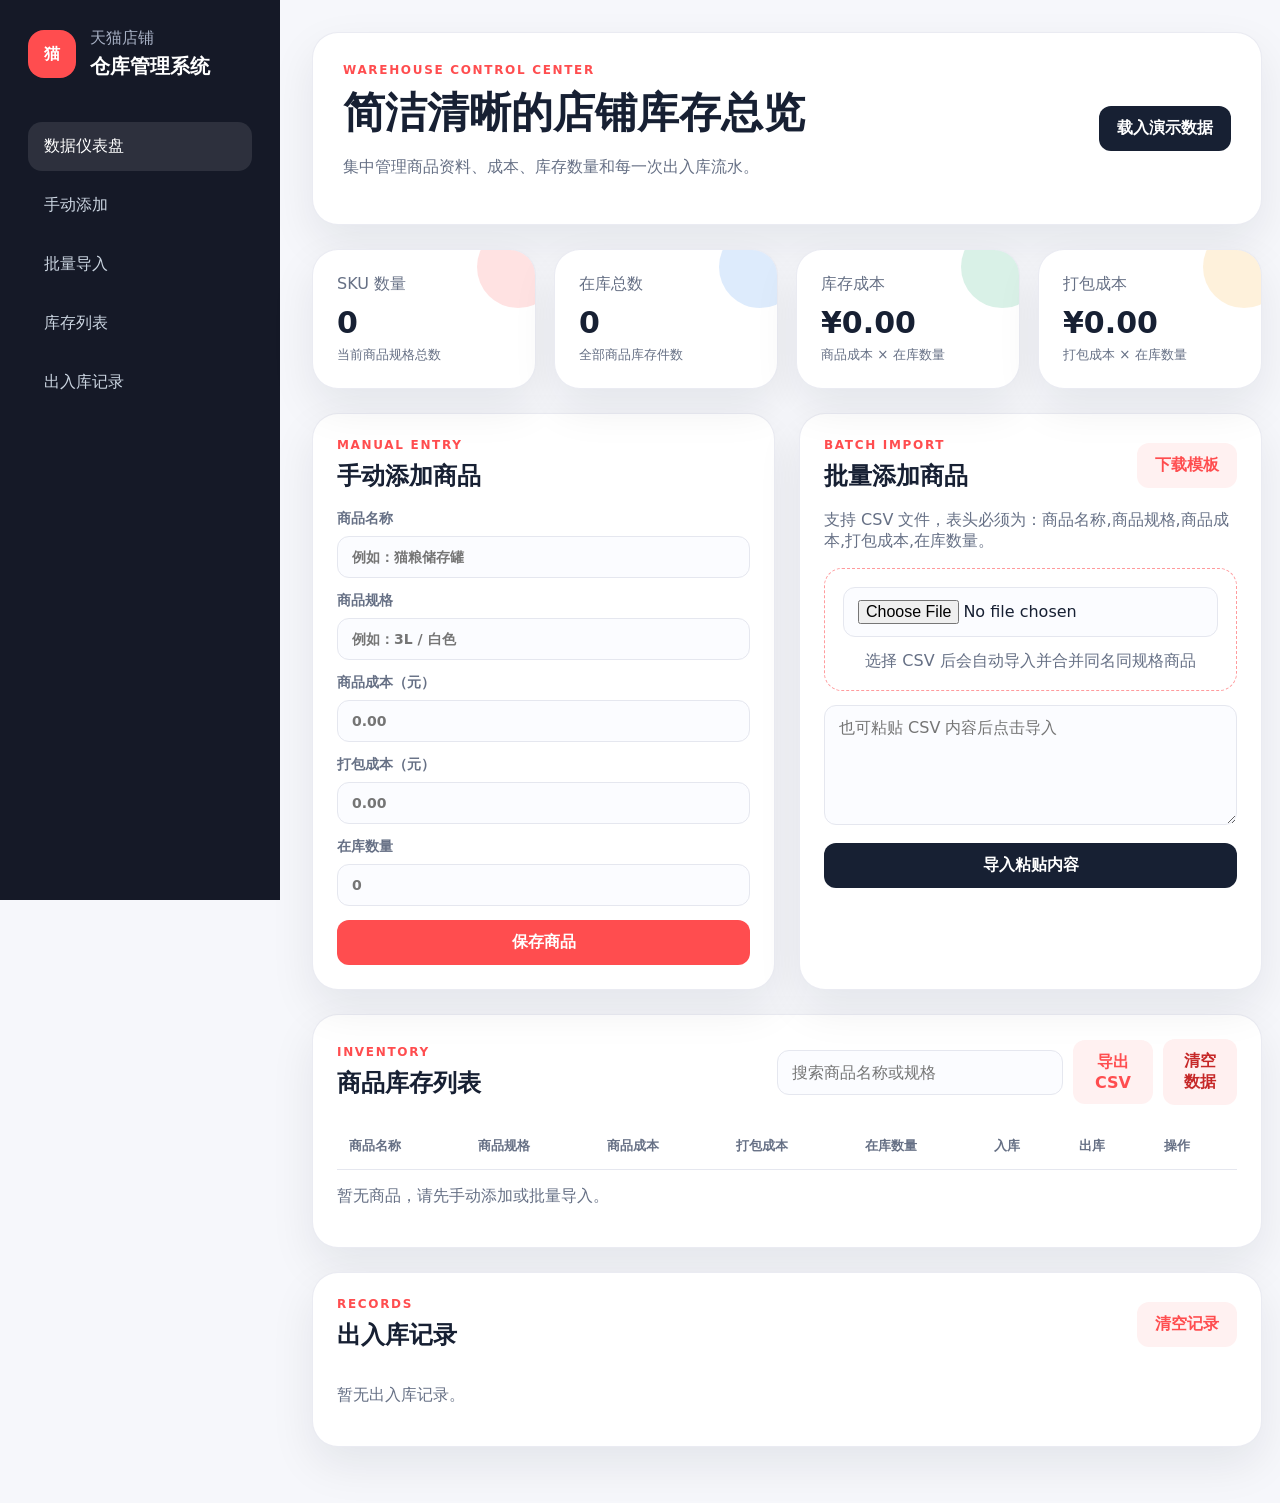
==== commit a5c9c576: "Merge branch 'main' into codex/create-tmall-store-inventory-management-system-rpanml" ====
--- a/天猫仓库管理系统.html
+++ b/天猫仓库管理系统.html
@@ -3,1258 +3,897 @@
   <head>
     <meta charset="UTF-8" />
     <meta name="viewport" content="width=device-width, initial-scale=1.0" />
-    <title>拾纷电商汽车用品仓库管理系统</title>
+    <title>天猫店铺仓库管理系统</title>
     <style>
 :root {
   color-scheme: light;
-  --bg: #f4f7fb;
-  --panel: rgba(255, 255, 255, 0.92);
-  --text: #0f172a;
-  --muted: #64748b;
-  --line: #e2e8f0;
-  --blue: #2563eb;
-  --cyan: #06b6d4;
-  --green: #10b981;
-  --red: #ef4444;
-  --orange: #f97316;
-  --purple: #8b5cf6;
-  --ink: #111827;
-  --shadow: 0 16px 40px rgba(15, 23, 42, 0.08);
-  --soft-shadow: 0 1px 2px rgba(15, 23, 42, 0.05), 0 10px 26px rgba(37, 99, 235, 0.05);
+  --bg: #f6f7fb;
+  --panel: #ffffff;
+  --text: #172033;
+  --muted: #667085;
+  --line: #e5e7ef;
+  --red: #ff4d4f;
+  --red-dark: #d9363e;
+  --blue: #2f80ed;
+  --green: #13a56b;
+  --yellow: #f5a623;
+  --shadow: 0 18px 45px rgba(17, 24, 39, 0.08);
   font-family: Inter, "PingFang SC", "Microsoft YaHei", system-ui, sans-serif;
 }
 
-* { box-sizing: border-box; }
-body { margin: 0; background: radial-gradient(circle at 20% 0%, #e0f2fe 0, transparent 28%), radial-gradient(circle at 90% 10%, #ede9fe 0, transparent 24%), var(--bg); color: var(--text); }
-button, input, select { font: inherit; }
-button { cursor: pointer; }
-svg { fill: currentColor; height: 1em; width: 1em; }
-.icon-sprite { height: 0; position: absolute; width: 0; }
-
-.app-shell { display: grid; grid-template-columns: 280px 1fr; min-height: 100vh; }
-.sidebar { background: linear-gradient(180deg, #ffffff 0%, #f8fbff 100%); border-right: 1px solid rgba(226, 232, 240, 0.9); display: flex; flex-direction: column; height: 100vh; left: 0; padding: 0 18px 18px; position: sticky; top: 0; }
-.brand { align-items: center; border-bottom: 1px solid var(--line); display: grid; gap: 12px; grid-template-columns: 42px 1fr; min-height: 82px; margin: 0 -18px 18px; padding: 0 22px; }
-.brand-icon { align-items: center; background: linear-gradient(135deg, var(--blue), var(--cyan)); border-radius: 14px; box-shadow: 0 14px 28px rgba(37, 99, 235, 0.28); color: white; display: inline-flex; font-size: 24px; height: 42px; justify-content: center; width: 42px; }
-.brand-copy strong { display: block; font-size: 22px; letter-spacing: -0.04em; line-height: 1.05; }
-.version-pill { background: #eaf2ff; border: 1px solid #bfdbfe; border-radius: 999px; color: var(--blue); font-size: 12px; font-weight: 800; padding: 5px 9px; white-space: nowrap; }
-.version-text { color: var(--blue); }
-.nav-list { display: grid; gap: 8px; }
-.nav-item, .logout { align-items: center; background: transparent; border: 0; border-radius: 14px; color: #334155; display: flex; gap: 12px; min-height: 46px; padding: 0 16px; text-align: left; transition: 0.2s ease; }
-.nav-item svg { color: #64748b; font-size: 19px; }
-.nav-item.active, .nav-item:hover { background: linear-gradient(135deg, #eff6ff, #eef2ff); box-shadow: inset 3px 0 0 var(--blue); color: var(--blue); }
-.nav-item.active svg, .nav-item:hover svg { color: var(--blue); }
-.sidebar-card { background: linear-gradient(135deg, #111827, #1e3a8a); border-radius: 18px; color: white; margin-top: auto; padding: 18px; position: relative; overflow: hidden; }
-.sidebar-card::after { background: rgba(255,255,255,.16); border-radius: 999px; content: ""; height: 86px; position: absolute; right: -32px; top: -22px; width: 86px; }
-.sidebar-card b, .sidebar-card span { display: block; position: relative; z-index: 1; }
-.sidebar-card span { color: #dbeafe; font-size: 12px; line-height: 1.7; margin-top: 8px; }
-.logout { background: #f1f5f9; justify-content: center; margin-top: 14px; }
-.workspace { min-width: 0; padding: 32px; }
-.view { display: none; }
-.view.active { display: block; }
-
-.page-head { align-items: center; display: flex; justify-content: space-between; gap: 18px; margin-bottom: 24px; }
-.hero-head { background: linear-gradient(135deg, rgba(255,255,255,.95), rgba(239,246,255,.92)); border: 1px solid rgba(191, 219, 254, .75); border-radius: 28px; box-shadow: var(--shadow); padding: 28px; position: relative; overflow: hidden; }
-.hero-head::after { background: linear-gradient(135deg, rgba(37,99,235,.15), rgba(6,182,212,.18)); border-radius: 999px; content: ""; height: 180px; position: absolute; right: -50px; top: -70px; width: 180px; }
-.kicker { color: var(--blue); font-size: 12px; font-weight: 900; letter-spacing: .18em; margin: 0 0 8px; text-transform: uppercase; }
-h1 { font-size: clamp(26px, 3vw, 38px); letter-spacing: -0.04em; line-height: 1.05; margin: 0; }
-h2 { font-size: 18px; letter-spacing: -0.02em; margin: 0; }
-.page-head p, .panel-title p { color: var(--muted); margin: 8px 0 0; }
-.updated { color: var(--muted); position: relative; z-index: 1; white-space: nowrap; }
-.actions { display: flex; flex-wrap: wrap; gap: 10px; }
-
-.btn { align-items: center; border: 1px solid var(--line); border-radius: 12px; display: inline-flex; gap: 8px; min-height: 40px; padding: 0 16px; transition: .18s ease; }
-.btn.primary { background: linear-gradient(135deg, var(--blue), #4f46e5); border-color: transparent; box-shadow: 0 12px 24px rgba(37, 99, 235, .22); color: #fff; }
-.btn.light { background: rgba(255,255,255,.9); color: #334155; }
-.btn:hover, .tab:hover, .link-btn:hover { transform: translateY(-1px); }
-.icon-btn { background: transparent; border: 0; color: #64748b; font-size: 20px; }
-
-.metric-grid { display: grid; gap: 16px; margin-bottom: 24px; }
-.metric-grid.four { grid-template-columns: repeat(4, minmax(0, 1fr)); }
-.metric-grid.five { grid-template-columns: repeat(5, minmax(0, 1fr)); }
-.metric-grid.three { grid-template-columns: repeat(3, minmax(0, 1fr)); }
-.metric-grid.two { grid-template-columns: repeat(2, minmax(0, 1fr)); }
-.metric-card, .mini-metric, .panel, .filter-card, .table-card, .report-tabs { background: var(--panel); border: 1px solid rgba(226, 232, 240, .9); border-radius: 20px; box-shadow: var(--soft-shadow); backdrop-filter: blur(12px); }
-.metric-card { align-items: center; display: flex; justify-content: space-between; min-height: 116px; overflow: hidden; padding: 24px; position: relative; }
-.metric-card::before { background: linear-gradient(135deg, rgba(37,99,235,.08), transparent 65%); content: ""; inset: 0; opacity: .9; position: absolute; }
-.metric-card > * { position: relative; z-index: 1; }
-.metric-card.featured { background: linear-gradient(135deg, #ffffff, #eff6ff); }
-.metric-card.small { align-items: flex-start; display: block; min-height: 96px; }
-.metric-card span, .mini-metric span { color: var(--muted); display: block; font-weight: 700; margin-bottom: 8px; }
-.metric-card strong, .mini-metric strong { display: block; font-size: 30px; letter-spacing: -0.04em; line-height: 1; }
-.metric-card small { color: #94a3b8; display: block; margin-top: 10px; }
-.icon { align-items: center; border-radius: 20px; display: inline-flex; font-size: 34px; height: 58px; justify-content: center; width: 58px; }
-.icon.blue { background: #dbeafe; color: var(--blue); } .icon.green { background: #dcfce7; color: var(--green); } .icon.red { background: #fee2e2; color: var(--red); } .icon.purple { background: #ede9fe; color: var(--purple); }
-.blue, .blue-text { color: var(--blue); } .green, .green-text { color: var(--green); } .red, .red-text, .danger-text { color: var(--red); } .purple { color: var(--purple); }
-.mini-metric { align-items: center; display: flex; gap: 14px; min-height: 92px; padding: 20px; }
-.bubble { align-items: center; border-radius: 16px; display: inline-flex; font-style: normal; height: 44px; justify-content: center; width: 44px; }
-.bubble.blue { background: #dbeafe; color: var(--blue); } .bubble.green { background: #dcfce7; color: var(--green); } .bubble.red { background: #fee2e2; color: var(--red); } .bubble.yellow { background: #fef3c7; color: #d97706; }
-
-.summary-row { display: grid; gap: 20px; grid-template-columns: 1fr 1fr; margin-bottom: 24px; }
-.panel { padding: 24px; }
-.panel-title { align-items: flex-start; display: flex; justify-content: space-between; margin-bottom: 18px; }
-.soft-grid { display: grid; gap: 16px; grid-template-columns: 1fr 1fr; }
-.soft-card { border: 1px solid rgba(255,255,255,.6); border-radius: 18px; overflow: hidden; padding: 18px; position: relative; }
-.soft-card::after { border-radius: 999px; content: ""; height: 70px; opacity: .18; position: absolute; right: -20px; top: -22px; width: 70px; }
-.soft-card span, .soft-card small { color: var(--muted); display: block; }
-.soft-card strong { display: block; font-size: 28px; letter-spacing: -0.04em; margin: 12px 0; }
-.soft-card.in { background: #ecfdf5; color: var(--green); } .soft-card.in::after { background: var(--green); }
-.soft-card.out { background: #fff1f2; color: var(--red); } .soft-card.out::after { background: var(--red); }
-.soft-card.month-in { background: #eff6ff; color: var(--blue); } .soft-card.month-in::after { background: var(--blue); }
-.soft-card.month-out { background: #fff7ed; color: var(--orange); } .soft-card.month-out::after { background: var(--orange); }
-.chart-grid { display: grid; gap: 24px; grid-template-columns: repeat(3, minmax(0, 1fr)); }
-.bar-chart { height: 300px; padding: 8px 4px; }
-.bar-row { align-items: center; display: grid; gap: 10px; grid-template-columns: 110px 1fr 82px; margin: 16px 0; }
-.bar-label { color: #475569; overflow: hidden; text-overflow: ellipsis; white-space: nowrap; }
-.bar-track { background-image: linear-gradient(to right, rgba(148,163,184,.3) 1px, transparent 1px); background-size: 25% 100%; border: 1px dashed #cbd5e1; border-radius: 999px; height: 34px; overflow: hidden; }
-.bar-fill { background: linear-gradient(90deg, var(--blue), var(--cyan)); border-radius: inherit; height: 100%; }
-.bar-value { color: #64748b; text-align: right; }
-.empty-chart { align-items: center; color: var(--muted); display: flex; height: 300px; justify-content: center; }
-
-.warning-box { background: linear-gradient(135deg, #fff7ed, #fff1f2); border: 1px solid #fecaca; border-radius: 20px; color: var(--red); margin-bottom: 24px; padding: 20px; }
-.warning-box.hidden { display: none; }
-.warning-box strong { display: block; font-size: 18px; }
-.warning-box p { color: #9f1239; margin: 8px 0 0; }
-#warningTags { display: flex; flex-wrap: wrap; gap: 8px; margin-top: 14px; }
-.warn-tag { background: rgba(254, 226, 226, .9); border: 1px solid #fecaca; border-radius: 999px; color: #dc2626; padding: 7px 12px; }
-.filter-card { margin-bottom: 24px; padding: 16px; }
-input, select { background: #fff; border: 1px solid #cfd8e3; border-radius: 12px; height: 42px; outline: none; padding: 0 14px; transition: .18s ease; }
-input:focus, select:focus { border-color: var(--blue); box-shadow: 0 0 0 4px rgba(37, 99, 235, .12); }
-.filter-card input[type="search"] { width: 100%; }
-.filter-line { align-items: center; display: grid; gap: 12px; grid-template-columns: minmax(220px, 1fr) 190px; }
-.filter-line select { min-width: 170px; }
-.tabs { display: flex; flex-wrap: wrap; gap: 8px; margin-top: 16px; }
-.tab { background: #f8fafc; border: 1px solid var(--line); border-radius: 999px; color: #334155; height: 38px; padding: 0 18px; transition: .18s ease; }
-.tab.active { background: linear-gradient(135deg, var(--blue), #4f46e5); border-color: transparent; box-shadow: 0 10px 18px rgba(37,99,235,.18); color: #fff; }
-.date-row { align-items: center; display: flex; flex-wrap: wrap; gap: 10px; margin-top: 16px; }
-.date-row.right { margin: 0 0 0 auto; }
-
-.table-card { overflow-x: auto; }
-table { border-collapse: separate; border-spacing: 0; min-width: 980px; width: 100%; }
-th, td { border-bottom: 1px solid var(--line); padding: 16px 24px; text-align: left; white-space: nowrap; }
-th { background: #f8fafc; color: #64748b; font-size: 13px; font-weight: 800; letter-spacing: .02em; }
-td { height: 62px; }
-tbody tr { transition: .16s ease; }
-tbody tr:hover { background: #f8fbff; }
-.product-title strong { display: block; }
-.product-title small { color: var(--muted); display: block; margin-top: 5px; }
-.money { color: var(--blue); font-weight: 700; }
-.stock-cell { align-items: center; display: flex; gap: 8px; }
-.stock-bar { background: #e5e7eb; border-radius: 999px; height: 8px; overflow: hidden; width: 104px; }
-.stock-bar span { background: linear-gradient(90deg, #22c55e, #06b6d4); display: block; height: 100%; }
-.badge { border-radius: 999px; display: inline-flex; font-weight: 800; padding: 5px 10px; }
-.badge.ok { background: #dcfce7; color: #15803d; }
-.badge.low { background: #fee2e2; color: #dc2626; }
-.action-row { display: inline-flex; gap: 6px; }
-.link-btn, .delete-btn { background: transparent; border: 0; border-radius: 9px; padding: 7px 8px; transition: .18s ease; }
-.link-btn { color: var(--blue); } .link-btn:hover { background: #eff6ff; }
-.delete-btn { color: var(--red); } .delete-btn:hover { background: #fef2f2; }
-.cost-chip { background: #dbeafe; border-radius: 999px; color: #1d4ed8; font-weight: 800; padding: 6px 11px; }
-
-.report-tabs { align-items: center; display: flex; flex-wrap: wrap; gap: 10px; margin-bottom: 24px; padding: 16px; }
-.chart-panel { margin-bottom: 24px; }
-#trendCanvas { height: 300px; max-width: 100%; width: 100%; }
-.empty-frame, .top-frame { background: repeating-linear-gradient(45deg, #f8fafc, #f8fafc 10px, #ffffff 10px, #ffffff 20px); border: 1px dashed #cbd5e1; border-radius: 18px; min-height: 260px; margin: 10px auto 24px; width: 92%; }
-.top-frame { background: #fff; border-style: solid; display: grid; gap: 12px; padding: 18px; }
-.top-row { align-items: center; display: grid; gap: 10px; grid-template-columns: 130px 1fr 1fr 54px; }
-.outbound-only .top-row { grid-template-columns: 180px 1fr 64px; padding: 8px 0; }
-.top-row span { color: #475569; overflow: hidden; text-overflow: ellipsis; white-space: nowrap; }
-.top-row b, .top-row i { border-radius: 999px; display: block; height: 12px; min-width: 4px; }
-.outbound-only .top-row i { box-shadow: 0 8px 18px rgba(239, 68, 68, .18); height: 14px; }
-.top-row b { background: linear-gradient(90deg, #10b981, #34d399); justify-self: end; }
-.top-row i { background: linear-gradient(90deg, #f87171, #ef4444); justify-self: start; }
-.top-row em { color: var(--muted); font-style: normal; text-align: right; }
-.legend { color: var(--muted); text-align: center; }
-.green-dot, .red-dot { border-radius: 999px; display: inline-block; height: 12px; margin: 0 5px 0 16px; width: 12px; }
-.green-dot { background: #10b981; } .red-dot { background: #ef4444; }
-
-dialog { border: 0; border-radius: 22px; box-shadow: 0 28px 90px rgba(15, 23, 42, .28); padding: 0; width: min(560px, calc(100vw - 32px)); }
-dialog::backdrop { background: rgba(15, 23, 42, .42); backdrop-filter: blur(5px); }
-.dialog-card { display: grid; gap: 14px; padding: 26px; }
-.dialog-card h2 { margin-bottom: 4px; }
-.dialog-card label { color: var(--muted); display: grid; gap: 7px; font-weight: 700; }
-.dialog-card menu { display: flex; gap: 10px; justify-content: flex-end; margin: 8px 0 0; padding: 0; }
-
-@media (max-width: 1200px) { .metric-grid.five, .metric-grid.four, .chart-grid, .channel-grid { grid-template-columns: repeat(2, minmax(0, 1fr)); } .summary-row { grid-template-columns: 1fr; } }
-@media (max-width: 760px) { .filter-line { grid-template-columns: 1fr; } .app-shell { grid-template-columns: 1fr; } .sidebar { height: auto; position: static; } .workspace { padding: 18px; } .page-head, .actions, .report-tabs { align-items: stretch; flex-direction: column; } .metric-grid.five, .metric-grid.four, .metric-grid.three, .metric-grid.two, .chart-grid, .channel-grid, .soft-grid { grid-template-columns: 1fr; } .updated { white-space: normal; } }
-
-/* 手机网页端适配：顶部横向导航、紧凑卡片和可滑动表格 */
-@media (max-width: 900px) {
-  body { background-attachment: fixed; }
-  .app-shell { display: block; min-height: 100vh; }
-  .sidebar { border-bottom: 1px solid rgba(226, 232, 240, .95); border-right: 0; height: auto; padding: 0 12px 12px; position: sticky; top: 0; z-index: 20; }
-  .brand { grid-template-columns: 38px 1fr; min-height: 64px; margin: 0 -12px 10px; padding: 0 16px; }
-  .brand-icon { border-radius: 12px; font-size: 21px; height: 38px; width: 38px; }
-  .brand-copy strong { font-size: 18px; }
-  .nav-list { display: flex; gap: 8px; margin: 0 -4px; overflow-x: auto; padding: 4px 4px 8px; scrollbar-width: none; }
-  .nav-list::-webkit-scrollbar { display: none; }
-  .nav-item { flex: 0 0 auto; min-height: 40px; padding: 0 13px; white-space: nowrap; }
-  .nav-item.active, .nav-item:hover { box-shadow: inset 0 -3px 0 var(--blue); }
-  .sidebar-card, .logout { display: none; }
-  .workspace { padding: 18px; }
-  .table-card { -webkit-overflow-scrolling: touch; border-radius: 16px; }
-  table { min-width: 860px; }
-  th, td { padding: 13px 16px; }
-}
-
-@media (max-width: 640px) {
-  body { font-size: 14px; }
-  .workspace { padding: 14px; }
-  .page-head, .hero-head { border-radius: 20px; padding: 18px; }
-  .page-head { align-items: stretch; flex-direction: column; }
-  h1 { font-size: 28px; }
-  h2 { font-size: 16px; }
-  .updated { white-space: normal; }
-  .actions { display: grid; grid-template-columns: 1fr; width: 100%; }
-  .btn { justify-content: center; width: 100%; }
-  .metric-card, .mini-metric, .panel, .filter-card, .table-card { border-radius: 16px; }
-  .metric-card { min-height: 96px; padding: 18px; }
-  .metric-card strong, .mini-metric strong { font-size: 26px; }
-  .summary-row, .soft-grid { grid-template-columns: 1fr; }
-  .channel-total .panel-title { gap: 12px; flex-direction: column; }
-  .channel-total strong { font-size: 30px; }
-  .filter-card { padding: 14px; }
-  .date-row { align-items: stretch; display: grid; grid-template-columns: 1fr; }
-  input, select { min-height: 44px; width: 100%; }
-  .tabs { overflow-x: auto; padding-bottom: 4px; flex-wrap: nowrap; }
-  .tab { flex: 0 0 auto; }
-  dialog { border-radius: 20px 20px 0 0; max-height: 92vh; overflow-y: auto; width: 100vw; }
-  dialog::backdrop { backdrop-filter: blur(3px); }
-  .dialog-card { padding: 20px; }
-  .dialog-card menu { display: grid; grid-template-columns: 1fr; }
+* {
+  box-sizing: border-box;
+}
+
+body {
+  margin: 0;
+  background: var(--bg);
+  color: var(--text);
+}
+
+button,
+input,
+textarea {
+  font: inherit;
+}
+
+button {
+  border: 0;
+  border-radius: 12px;
+  background: var(--red);
+  color: white;
+  cursor: pointer;
+  font-weight: 700;
+  padding: 12px 18px;
+  transition: transform 0.18s ease, box-shadow 0.18s ease, background 0.18s ease;
+}
+
+button:hover {
+  background: var(--red-dark);
+  box-shadow: 0 10px 22px rgba(255, 77, 79, 0.22);
+  transform: translateY(-1px);
+}
+
+button.secondary {
+  background: #172033;
+}
+
+button.secondary:hover {
+  background: #0f172a;
+  box-shadow: 0 10px 22px rgba(15, 23, 42, 0.18);
+}
+
+button.ghost {
+  background: #fff1f1;
+  color: var(--red);
+}
+
+button.ghost:hover {
+  background: #ffe1e1;
+}
+
+button.danger {
+  background: #fff0f0;
+  color: #c62828;
+}
+
+button.danger:hover {
+  background: #ffd9d9;
+  box-shadow: none;
+}
+
+.app-shell {
+  display: grid;
+  grid-template-columns: 280px 1fr;
+  min-height: 100vh;
+}
+
+.sidebar {
+  background: #151927;
+  color: white;
+  padding: 28px;
+  position: sticky;
+  top: 0;
+  height: 100vh;
+}
+
+.brand {
+  display: flex;
+  gap: 14px;
+  align-items: center;
+  margin-bottom: 42px;
+}
+
+.brand p {
+  color: #a7b0c4;
+  margin: 0 0 4px;
+}
+
+.brand strong {
+  font-size: 20px;
+}
+
+.brand-mark {
+  display: grid;
+  place-items: center;
+  width: 48px;
+  height: 48px;
+  border-radius: 16px;
+  background: var(--red);
+  font-weight: 900;
+}
+
+nav {
+  display: grid;
+  gap: 10px;
+}
+
+nav a {
+  border-radius: 14px;
+  color: #cbd5e1;
+  padding: 14px 16px;
+  text-decoration: none;
+}
+
+nav a.active,
+nav a:hover {
+  background: rgba(255, 255, 255, 0.1);
+  color: white;
+}
+
+main {
+  padding: 32px;
+}
+
+.hero,
+.panel,
+.stat-card {
+  background: var(--panel);
+  border: 1px solid rgba(229, 231, 239, 0.8);
+  border-radius: 26px;
+  box-shadow: var(--shadow);
+}
+
+.hero {
+  align-items: center;
+  display: flex;
+  justify-content: space-between;
+  margin-bottom: 24px;
+  padding: 30px;
+}
+
+.eyebrow {
+  color: var(--red);
+  font-size: 12px;
+  font-weight: 800;
+  letter-spacing: 0.14em;
+  margin: 0 0 8px;
+  text-transform: uppercase;
+}
+
+h1,
+h2 {
+  margin: 0;
+}
+
+h1 {
+  font-size: clamp(28px, 4vw, 42px);
+}
+
+.hero p:last-child,
+.hint {
+  color: var(--muted);
+}
+
+.dashboard-grid {
+  display: grid;
+  gap: 18px;
+  grid-template-columns: repeat(4, minmax(0, 1fr));
+  margin-bottom: 24px;
+}
+
+.stat-card {
+  padding: 24px;
+  position: relative;
+  overflow: hidden;
+}
+
+.stat-card::after {
+  border-radius: 999px;
+  content: "";
+  height: 82px;
+  position: absolute;
+  right: -24px;
+  top: -24px;
+  width: 82px;
+}
+
+.stat-card span,
+.stat-card small {
+  color: var(--muted);
+}
+
+.stat-card strong {
+  display: block;
+  font-size: 30px;
+  margin: 10px 0 4px;
+}
+
+.accent-red::after { background: rgba(255, 77, 79, 0.16); }
+.accent-blue::after { background: rgba(47, 128, 237, 0.16); }
+.accent-green::after { background: rgba(19, 165, 107, 0.16); }
+.accent-yellow::after { background: rgba(245, 166, 35, 0.16); }
+
+.content-grid {
+  display: grid;
+  gap: 24px;
+  grid-template-columns: minmax(0, 1fr) minmax(0, 1fr);
+  margin-bottom: 24px;
+}
+
+.panel {
+  padding: 24px;
+}
+
+.panel-heading {
+  align-items: center;
+  display: flex;
+  gap: 16px;
+  justify-content: space-between;
+  margin-bottom: 18px;
+}
+
+.product-form,
+.upload-box {
+  display: grid;
+  gap: 14px;
+}
+
+label {
+  color: var(--muted);
+  display: grid;
+  gap: 8px;
+  font-size: 14px;
+  font-weight: 700;
+}
+
+input,
+textarea {
+  background: #fbfcff;
+  border: 1px solid var(--line);
+  border-radius: 12px;
+  color: var(--text);
+  outline: none;
+  padding: 12px 14px;
+  width: 100%;
+}
+
+input:focus,
+textarea:focus {
+  border-color: var(--red);
+  box-shadow: 0 0 0 4px rgba(255, 77, 79, 0.1);
+}
+
+.upload-box {
+  border: 1px dashed #ff9b9d;
+  border-radius: 18px;
+  padding: 18px;
+  text-align: center;
+}
+
+.upload-box span,
+.empty-state {
+  color: var(--muted);
+}
+
+textarea {
+  min-height: 120px;
+  margin: 14px 0;
+  resize: vertical;
+}
+
+.full {
+  width: 100%;
+}
+
+.wide-panel {
+  margin-bottom: 24px;
+}
+
+.toolbar {
+  align-items: center;
+  display: flex;
+  gap: 10px;
+}
+
+.table-wrap {
+  overflow-x: auto;
+}
+
+table {
+  border-collapse: collapse;
+  min-width: 900px;
+  width: 100%;
+}
+
+th,
+td {
+  border-bottom: 1px solid var(--line);
+  padding: 14px 12px;
+  text-align: left;
+}
+
+th {
+  color: var(--muted);
+  font-size: 13px;
+  white-space: nowrap;
+}
+
+.badge {
+  background: #ecfdf3;
+  border-radius: 999px;
+  color: var(--green);
+  display: inline-flex;
+  font-weight: 800;
+  min-width: 42px;
+  justify-content: center;
+  padding: 6px 12px;
+}
+
+.mini {
+  border-radius: 10px;
+  padding: 8px 12px;
+}
+
+.inbound { background: var(--green); }
+.outbound { background: var(--blue); }
+.inbound:hover { background: #0e8958; box-shadow: none; }
+.outbound:hover { background: #1f66bd; box-shadow: none; }
+
+.records-list {
+  display: grid;
+  gap: 12px;
+  max-height: 360px;
+  overflow: auto;
+}
+
+.record-item {
+  align-items: center;
+  background: #fbfcff;
+  border: 1px solid var(--line);
+  border-radius: 16px;
+  display: flex;
+  justify-content: space-between;
+  padding: 14px;
+}
+
+.record-item strong {
+  display: block;
+}
+
+.record-item small {
+  color: var(--muted);
+}
+
+.record-type {
+  border-radius: 999px;
+  color: white;
+  font-weight: 800;
+  padding: 6px 10px;
+}
+
+.record-type.in { background: var(--green); }
+.record-type.out { background: var(--blue); }
+.record-type.create { background: var(--red); }
+
+@media (max-width: 1100px) {
+  .app-shell {
+    grid-template-columns: 1fr;
+  }
+
+  .sidebar {
+    height: auto;
+    position: static;
+  }
+
+  nav {
+    grid-template-columns: repeat(5, minmax(0, 1fr));
+  }
+
+  .dashboard-grid,
+  .content-grid {
+    grid-template-columns: repeat(2, minmax(0, 1fr));
+  }
+}
+
+@media (max-width: 760px) {
+  main,
+  .sidebar {
+    padding: 18px;
+  }
+
+  .hero,
+  .panel-heading,
+  .responsive-heading,
+  .toolbar {
+    align-items: stretch;
+    flex-direction: column;
+  }
+
+  nav,
+  .dashboard-grid,
+  .content-grid {
+    grid-template-columns: 1fr;
+  }
+
+  table,
+  thead,
+  tbody,
+  th,
+  td,
+  tr {
+    display: block;
+    min-width: 0;
+  }
+
+  thead {
+    display: none;
+  }
+
+  tr {
+    border: 1px solid var(--line);
+    border-radius: 18px;
+    margin-bottom: 12px;
+    padding: 10px;
+  }
+
+  td {
+    align-items: center;
+    border-bottom: 0;
+    display: flex;
+    justify-content: space-between;
+  }
+
+  td::before {
+    color: var(--muted);
+    content: attr(data-label);
+    font-weight: 700;
+  }
 }
 
     </style>
   </head>
-  <body data-app-version="reference-v10">
-    <svg aria-hidden="true" class="icon-sprite">
-      <symbol id="icon-logo" viewBox="0 0 24 24"><path d="M3 8.6 12 3l9 5.6v10.8L12 21l-9-1.6V8.6Zm4.2 1.9 4.8 2.7 4.8-2.7L12 7.7l-4.8 2.8Zm.4 3.2v3.1l3 0.5v-2.1l-3-1.5Zm8 1.5v2.1l3-.5v-3.1l-3 1.5Z"/></symbol>
-      <symbol id="icon-dashboard" viewBox="0 0 24 24"><path d="M4 5h7v7H4V5Zm9 0h7v4h-7V5ZM4 14h7v5H4v-5Zm9-3h7v8h-7v-8Z"/></symbol>
-      <symbol id="icon-search" viewBox="0 0 24 24"><path d="M10.7 4a6.7 6.7 0 1 1 0 13.4A6.7 6.7 0 0 1 10.7 4Zm0 2.2a4.5 4.5 0 1 0 0 9 4.5 4.5 0 0 0 0-9Zm5.5 9 4 4-1.6 1.6-4-4 1.6-1.6Z"/></symbol>
-      <symbol id="icon-in" viewBox="0 0 24 24"><path d="M19 5v12H8.8l3.6-3.6-1.6-1.6L4.5 18l6.3 6.2 1.6-1.6L8.8 19H21V5h-2Z" transform="translate(0 -3)"/></symbol>
-      <symbol id="icon-out" viewBox="0 0 24 24"><path d="M5 19V7h10.2l-3.6 3.6 1.6 1.6L19.5 6 13.2-.2l-1.6 1.6L15.2 5H3v14h2Z" transform="translate(0 3)"/></symbol>
-      <symbol id="icon-cost" viewBox="0 0 24 24"><path d="M13 3v2.1c2.3.4 4 1.7 4 3.9h-3c0-.8-.7-1.3-2-1.3-1.2 0-2 .5-2 1.2 0 .8.8 1.1 2.8 1.6 2.8.7 4.7 1.7 4.7 4.2 0 2.2-1.7 3.7-4.5 4.1V21h-2v-2.1c-2.7-.4-4.5-1.9-4.6-4.3h3c.1 1.1 1 1.7 2.5 1.7 1.5 0 2.3-.6 2.3-1.4 0-.8-.7-1.2-2.9-1.8-2.5-.6-4.5-1.5-4.5-4.1 0-2.1 1.7-3.5 4.2-3.9V3h2Z"/></symbol>
-      <symbol id="icon-box" viewBox="0 0 24 24"><path d="m12 2 8 4.5v11L12 22l-8-4.5v-11L12 2Zm0 2.5L7 7.3l5 2.8 5-2.8-5-2.8Zm-5.8 5v6.7l4.7 2.6v-6.7L6.2 9.5Zm11.6 0-4.7 2.6v6.7l4.7-2.6V9.5Z"/></symbol>
-      <symbol id="icon-report" viewBox="0 0 24 24"><path d="M4 19h16v2H4v-2Zm2-8h3v6H6v-6Zm5-6h3v12h-3V5Zm5 3h3v9h-3V8Z"/></symbol>
-      <symbol id="icon-export" viewBox="0 0 24 24"><path d="M11 4h2v8l3-3 1.4 1.4L12 15.8l-5.4-5.4L8 9l3 3V4ZM5 18h14v2H5v-2Z"/></symbol>
-      <symbol id="icon-plus" viewBox="0 0 24 24"><path d="M11 5h2v6h6v2h-6v6h-2v-6H5v-2h6V5Z"/></symbol>
-    </svg>
+  <body>
     <div class="app-shell">
-      <aside class="sidebar" aria-label="仓库管理导航">
+      <aside class="sidebar" aria-label="系统导航">
         <div class="brand">
-          <span class="brand-icon" aria-hidden="true"><svg><use href="#icon-logo"></use></svg></span>
-          <div class="brand-copy"><strong>拾纷电商</strong></div>
+          <span class="brand-mark">猫</span>
+          <div>
+            <p>天猫店铺</p>
+            <strong>仓库管理系统</strong>
+          </div>
         </div>
-        <nav class="nav-list">
-          <button class="nav-item active" data-view="dashboard" type="button"><svg><use href="#icon-dashboard"></use></svg><span>仪表盘</span></button>
-          <button class="nav-item" data-view="inventory" type="button"><svg><use href="#icon-search"></use></svg><span>库存查询</span></button>
-          <button class="nav-item" data-view="stockIn" type="button"><svg><use href="#icon-in"></use></svg><span>入库登记</span></button>
-          <button class="nav-item" data-view="stockOut" type="button"><svg><use href="#icon-out"></use></svg><span>出库登记</span></button>
-          <button class="nav-item" data-view="returns" type="button"><svg><use href="#icon-in"></use></svg><span>退货入库</span></button>
-          <button class="nav-item" data-view="costs" type="button"><svg><use href="#icon-cost"></use></svg><span>成本登记</span></button>
-          <button class="nav-item" data-view="products" type="button"><svg><use href="#icon-box"></use></svg><span>商品管理</span></button>
-          <button class="nav-item" data-view="profits" type="button"><svg><use href="#icon-report"></use></svg><span>利润计算</span></button>
+        <nav>
+          <a href="#dashboard" class="active">数据仪表盘</a>
+          <a href="#manual-form">手动添加</a>
+          <a href="#batch-import">批量导入</a>
+          <a href="#inventory">库存列表</a>
+          <a href="#records">出入库记录</a>
         </nav>
-        <div class="sidebar-card"><b>运营提示</b><span>每日闭店前导出库存与出入库流水，便于多电脑同步备份。</span></div>
-        <button class="logout" type="button">⇥ 退出系统</button>
       </aside>
 
-      <main class="workspace">
-        <section class="view active" id="view-dashboard">
-          <div class="page-head hero-head"><div><p class="kicker">Command Center</p><h1>拾纷电商汽车用品仓库管理系统</h1><p>用一屏掌握汽车用品商品、库存、资金占用与风险预警。</p></div><span class="updated">数据更新时间：<span id="updatedAt"></span></span></div>
-          <div class="metric-grid four">
-            <article class="metric-card featured"><div><span>商品总数</span><strong id="dashProductCount">0</strong><small>SKU 档案覆盖</small></div><i class="icon blue"><svg><use href="#icon-box"></use></svg></i></article>
-            <article class="metric-card"><div><span>总库存</span><strong id="dashStockTotal">0</strong><small>全仓可售件数</small></div><i class="icon green"><svg><use href="#icon-in"></use></svg></i></article>
-            <article class="metric-card"><div><span>库存总额</span><strong id="dashInventoryValue">¥0.00</strong><small>单价 × 当前库存</small></div><i class="icon purple"><svg><use href="#icon-cost"></use></svg></i></article>
-            <article class="metric-card"><div><span>库存预警</span><strong class="danger-text" id="dashWarningCount">0</strong><small>低于安全库存</small></div><i class="icon red"><svg><use href="#icon-report"></use></svg></i></article>
+      <main>
+        <header class="hero">
+          <div>
+            <p class="eyebrow">Warehouse Control Center</p>
+            <h1>简洁清晰的店铺库存总览</h1>
+            <p>集中管理商品资料、成本、库存数量和每一次出入库流水。</p>
           </div>
-          <div class="summary-row">
-            <article class="panel half"><div class="panel-title"><div><h2>今日出入库</h2><p>追踪今日作业效率与货值变化</p></div></div><div class="soft-grid"><div class="soft-card in"><span>今日入库</span><strong id="todayInQty">0</strong><small>金额：<b id="todayInAmount">¥0.00</b></small></div><div class="soft-card out"><span>今日出库</span><strong id="todayOutQty">0</strong><small>金额：<b id="todayOutAmount">¥0.00</b></small></div></div></article>
-            <article class="panel half"><div class="panel-title"><div><h2>本月累计出入库</h2><p>月度补货与销售履约走势</p></div></div><div class="soft-grid"><div class="soft-card month-in"><span>本月入库</span><strong id="monthInQty">0</strong><small>金额：<b id="monthInAmount">¥0.00</b></small></div><div class="soft-card month-out"><span>本月出库</span><strong id="monthOutQty">0</strong><small>金额：<b id="monthOutAmount">¥0.00</b></small></div></div></article>
+          <button class="secondary" id="seedDemoBtn" type="button">载入演示数据</button>
+        </header>
+
+        <section id="dashboard" class="dashboard-grid" aria-label="数据仪表盘">
+          <article class="stat-card accent-red">
+            <span>SKU 数量</span>
+            <strong id="skuCount">0</strong>
+            <small>当前商品规格总数</small>
+          </article>
+          <article class="stat-card accent-blue">
+            <span>在库总数</span>
+            <strong id="stockTotal">0</strong>
+            <small>全部商品库存件数</small>
+          </article>
+          <article class="stat-card accent-green">
+            <span>库存成本</span>
+            <strong id="inventoryValue">¥0.00</strong>
+            <small>商品成本 × 在库数量</small>
+          </article>
+          <article class="stat-card accent-yellow">
+            <span>打包成本</span>
+            <strong id="packingValue">¥0.00</strong>
+            <small>打包成本 × 在库数量</small>
+          </article>
+        </section>
+
+        <section class="content-grid">
+          <article id="manual-form" class="panel">
+            <div class="panel-heading">
+              <div>
+                <p class="eyebrow">Manual Entry</p>
+                <h2>手动添加商品</h2>
+              </div>
+            </div>
+            <form id="productForm" class="product-form">
+              <label>
+                商品名称
+                <input name="name" required placeholder="例如：猫粮储存罐" />
+              </label>
+              <label>
+                商品规格
+                <input name="spec" required placeholder="例如：3L / 白色" />
+              </label>
+              <label>
+                商品成本（元）
+                <input name="cost" type="number" min="0" step="0.01" required placeholder="0.00" />
+              </label>
+              <label>
+                打包成本（元）
+                <input name="packingCost" type="number" min="0" step="0.01" required placeholder="0.00" />
+              </label>
+              <label>
+                在库数量
+                <input name="stock" type="number" min="0" step="1" required placeholder="0" />
+              </label>
+              <button type="submit">保存商品</button>
+            </form>
+          </article>
+
+          <article id="batch-import" class="panel">
+            <div class="panel-heading">
+              <div>
+                <p class="eyebrow">Batch Import</p>
+                <h2>批量添加商品</h2>
+              </div>
+              <button class="ghost" id="downloadTemplateBtn" type="button">下载模板</button>
+            </div>
+            <p class="hint">支持 CSV 文件，表头必须为：商品名称,商品规格,商品成本,打包成本,在库数量。</p>
+            <div class="upload-box">
+              <input id="csvInput" type="file" accept=".csv,text/csv" />
+              <span>选择 CSV 后会自动导入并合并同名同规格商品</span>
+            </div>
+            <textarea id="pasteArea" placeholder="也可粘贴 CSV 内容后点击导入"></textarea>
+            <button class="secondary full" id="pasteImportBtn" type="button">导入粘贴内容</button>
+          </article>
+        </section>
+
+        <section id="inventory" class="panel wide-panel">
+          <div class="panel-heading responsive-heading">
+            <div>
+              <p class="eyebrow">Inventory</p>
+              <h2>商品库存列表</h2>
+            </div>
+            <div class="toolbar">
+              <input id="searchInput" type="search" placeholder="搜索商品名称或规格" />
+              <button class="ghost" id="exportBtn" type="button">导出 CSV</button>
+              <button class="danger" id="clearBtn" type="button">清空数据</button>
+            </div>
           </div>
-          <div class="channel-grid">
-            <article class="panel channel-total"><div class="panel-title"><div><h2>渠道剩余款项合计</h2><p>统一合并计算全部渠道商余额</p></div><button class="btn primary" id="adjustChannelBtn" type="button">调整款项</button></div><strong id="dashChannelFunds">¥0.00</strong><small id="dashChannelNote">可分别登记渠道金额和备注</small></article>
-            <article class="panel channel-card"><span>普通渠道商剩余款项</span><strong id="channelGeneralFunds">¥0.00</strong></article>
-            <article class="panel channel-card"><span>3W品牌渠道剩余款项</span><strong id="channelThreeWFunds">¥0.00</strong></article>
-            <article class="panel channel-card"><span>台州伊文渠道剩余款项</span><strong id="channelTaizhouFunds">¥0.00</strong></article>
+          <div class="table-wrap">
+            <table>
+              <thead>
+                <tr>
+                  <th>商品名称</th>
+                  <th>商品规格</th>
+                  <th>商品成本</th>
+                  <th>打包成本</th>
+                  <th>在库数量</th>
+                  <th>入库</th>
+                  <th>出库</th>
+                  <th>操作</th>
+                </tr>
+              </thead>
+              <tbody id="inventoryBody"></tbody>
+            </table>
           </div>
+          <p id="emptyState" class="empty-state">暂无商品，请先手动添加或批量导入。</p>
         </section>
 
-        <section class="view" id="view-inventory">
-          <div class="page-head"><div><p class="kicker">Inventory Radar</p><h1>库存查询</h1><p>搜索、筛选并识别低库存风险。</p></div><button class="btn light" id="exportInventoryBtn" type="button"><svg><use href="#icon-export"></use></svg> 导出Excel</button></div>
-          <div class="metric-grid four compact"><article class="mini-metric"><i class="bubble blue"><svg><use href="#icon-box"></use></svg></i><div><span>商品总数</span><strong id="invProductCount">0</strong></div></article><article class="mini-metric"><i class="bubble green"><svg><use href="#icon-in"></use></svg></i><div><span>总库存量</span><strong id="invStockTotal">0</strong></div></article><article class="mini-metric"><i class="bubble blue"><svg><use href="#icon-cost"></use></svg></i><div><span>在库金额</span><strong id="invAmount">¥0.00</strong></div></article><article class="mini-metric"><i class="bubble red"><svg><use href="#icon-report"></use></svg></i><div><span>库存不足</span><strong id="invWarningCount">0</strong></div></article></div>
-          <div class="warning-box" id="warningBox"><strong>智能库存预警</strong><p>以下商品低于安全库存，请优先安排补货或调整销售节奏。</p><div id="warningTags"></div></div>
-          <div class="filter-card"><div class="filter-line"><input id="inventorySearch" type="search" placeholder="搜索商品名称、编码或规格分类..." /><select id="inventoryCategoryFilter" aria-label="按规格分类筛选"><option value="all">全部规格分类</option></select></div><div class="tabs"><button class="tab active" data-filter="all" type="button">全部 (<span id="tabAll">0</span>)</button><button class="tab" data-filter="normal" type="button">库存正常 (<span id="tabNormal">0</span>)</button><button class="tab" data-filter="low" type="button">库存不足 (<span id="tabLow">0</span>)</button></div></div>
-          <div class="table-card"><table><thead><tr><th>商品名称</th><th>规格分类</th><th>单位</th><th>单价</th><th>当前库存</th><th>库存金额</th><th>库存状态</th><th>操作</th></tr></thead><tbody id="inventoryBody"></tbody></table></div>
+        <section id="records" class="panel wide-panel">
+          <div class="panel-heading responsive-heading">
+            <div>
+              <p class="eyebrow">Records</p>
+              <h2>出入库记录</h2>
+            </div>
+            <button class="ghost" id="clearRecordsBtn" type="button">清空记录</button>
+          </div>
+          <div class="records-list" id="recordsList"></div>
         </section>
-
-        <section class="view" id="view-stockIn"><div class="page-head"><div><p class="kicker">Inbound Flow</p><h1>入库登记</h1><p>记录采购补货、批次、供应商与入库金额。</p></div><div class="actions"><button class="btn light" id="importStockInBtn" type="button">↥ 批量导入 CSV/XLSX</button><button class="btn light" id="exportStockInBtn" type="button"><svg><use href="#icon-export"></use></svg> 导出 Excel</button><button class="btn primary" id="addStockInBtn" type="button"><svg><use href="#icon-plus"></use></svg> 添加入库</button></div></div><div class="metric-grid three"><article class="metric-card small"><span>入库记录数</span><strong id="inRecordCount">0</strong><small>已归档批次</small></article><article class="metric-card small"><span>总入库数量</span><strong class="blue-text" id="inQtyTotal">0</strong><small>累计补货件数</small></article><article class="metric-card small"><span>总金额</span><strong class="green-text" id="inAmountTotal">¥0.00</strong><small>补货货值</small></article></div><div class="filter-card"><div class="filter-line"><input id="stockInSearch" type="search" placeholder="搜索商品名称..." /><select id="stockInCategoryFilter" aria-label="按规格分类筛选"><option value="all">全部规格分类</option></select></div><div class="date-row"><span>▣</span><input id="stockInStart" type="date" /><span>至</span><input id="stockInEnd" type="date" /></div></div><div class="table-card"><table><thead><tr><th><input id="stockInSelectAll" type="checkbox" /></th><th>商品</th><th>供应商</th><th>数量</th><th>单价</th><th>总金额</th><th>入库日期</th><th>操作员</th><th>备注</th><th>操作</th></tr></thead><tbody id="stockInBody"></tbody></table></div></section>
-
-        <section class="view" id="view-stockOut"><div class="page-head"><div><p class="kicker">Outbound Flow</p><h1>出库登记</h1><p>记录销售发货、用途与库存扣减过程。</p></div><div class="actions"><button class="btn light" id="importStockOutBtn" type="button">↥ 批量导入 CSV/XLSX</button><button class="btn light" id="exportStockOutBtn" type="button"><svg><use href="#icon-export"></use></svg> 导出Excel</button><button class="btn primary" id="addStockOutBtn" type="button"><svg><use href="#icon-plus"></use></svg> 添加出库</button></div></div><div class="metric-grid two"><article class="metric-card small"><span>出库记录数</span><strong id="outRecordCount">0</strong><small>履约流水</small></article><article class="metric-card small"><span>总出库数量</span><strong class="red-text" id="outQtyTotal">0</strong><small>累计扣减件数</small></article></div><div class="filter-card"><div class="filter-line"><input id="stockOutSearch" type="search" placeholder="搜索商品名称..." /><select id="stockOutCategoryFilter" aria-label="按规格分类筛选"><option value="all">全部规格分类</option></select></div><div class="date-row"><span>▣</span><input id="stockOutStart" type="date" /><span>至</span><input id="stockOutEnd" type="date" /></div></div><div class="table-card"><table><thead><tr><th><input type="checkbox" /></th><th>出库日期</th><th>商品</th><th>数量</th><th>用途</th><th>操作</th></tr></thead><tbody id="stockOutBody"></tbody></table></div></section>
-
-        <section class="view" id="view-returns"><div class="page-head"><div><p class="kicker">Return Inbound</p><h1>退货入库</h1><p>登记退货订单、物流单号、物流公司、退款创建时间和备注。</p></div><div class="actions"><button class="btn light" id="importReturnsBtn" type="button">↥ 批量导入 CSV/XLSX</button><button class="btn light" id="exportReturnsBtn" type="button"><svg><use href="#icon-export"></use></svg> 导出Excel</button><button class="btn primary" id="addReturnBtn" type="button"><svg><use href="#icon-plus"></use></svg> 添加退货入库</button></div></div><div class="metric-grid three"><article class="metric-card small"><span>退货记录数</span><strong id="returnRecordCount">0</strong><small>已登记退货单</small></article><article class="metric-card small"><span>退货入库数量</span><strong class="blue-text" id="returnQtyTotal">0</strong><small>累计退回件数</small></article><article class="metric-card small"><span>涉及订单数</span><strong id="returnOrderCount">0</strong><small>去重订单号</small></article></div><div class="filter-card"><input id="returnSearch" type="search" placeholder="搜索订单号、物流公司、物流单号、商品或备注..." /><div class="date-row"><span>▣</span><input id="returnStart" type="date" /><span>至</span><input id="returnEnd" type="date" /></div></div><div class="table-card"><table><thead><tr><th>退货日期</th><th>退款创建时间</th><th>订单号</th><th>物流公司</th><th>物流单号</th><th>物品名称</th><th>物品数量</th><th>操作人</th><th>备注</th><th>操作</th></tr></thead><tbody id="returnBody"></tbody></table></div></section>
-
-        <section class="view" id="view-costs"><div class="page-head"><div><p class="kicker">Cost Ledger</p><h1>成本登记</h1><p>把采购、快递、代发和其他成本纳入统一台账。</p></div><div class="actions"><button class="btn light" id="exportCostsBtn" type="button"><svg><use href="#icon-export"></use></svg> 导出Excel</button><button class="btn primary" id="addCostBtn" type="button"><svg><use href="#icon-plus"></use></svg> 添加成本</button></div></div><div class="metric-grid four"><article class="metric-card small"><span>总成本</span><strong class="red-text" id="costTotal">¥0.00</strong><small>全部成本合计</small></article><article class="metric-card small"><span>采购成本</span><strong id="purchaseCost">¥0.00</strong><small>进货采购支出</small></article><article class="metric-card small"><span>快递成本</span><strong id="expressCost">¥0.00</strong><small>物流履约费用</small></article><article class="metric-card small"><span>代发成本</span><strong id="agencyCost">¥0.00</strong><small>供应链代发</small></article><article class="metric-card small"><span>其他成本</span><strong id="otherCost">¥0.00</strong><small>杂项费用</small></article></div><div class="filter-card"><select id="costTypeFilter"><option value="all">全部成本类型</option><option value="采购成本">采购成本</option><option value="快递成本">快递成本</option><option value="代发成本">代发成本</option><option value="其他成本">其他成本</option></select></div><div class="table-card"><table><thead><tr><th><input type="checkbox" /></th><th>成本类型</th><th>金额</th><th>日期</th><th>操作员</th><th>说明</th><th>操作</th></tr></thead><tbody id="costBody"></tbody></table></div></section>
-
-        <section class="view" id="view-products"><div class="page-head"><div><p class="kicker">Product Studio</p><h1>商品管理</h1><p>维护商品档案、规格分类、价格、安全库存和启用状态。</p></div><div class="actions"><button class="btn light" id="importProductsBtn" type="button">↥ 批量添加商品</button><button class="btn light" id="exportProductsBtn" type="button"><svg><use href="#icon-export"></use></svg> 导出Excel</button><button class="btn primary" id="addProductBtn" type="button"><svg><use href="#icon-plus"></use></svg> 添加商品</button></div></div><div class="filter-card"><div class="filter-line"><input id="productSearch" type="search" placeholder="搜索商品名称、编码或规格分类..." /><select id="productCategoryFilter" aria-label="按规格分类筛选"><option value="all">全部规格分类</option></select></div></div><div class="table-card"><table><thead><tr><th>商品名称</th><th>规格分类</th><th>单位</th><th>单价</th><th>当前库存</th><th>状态</th><th>操作</th></tr></thead><tbody id="productBody"></tbody></table></div></section>
-
-        <section class="view" id="view-profits"><div class="page-head"><div><p class="kicker">Profit Center</p><h1>利润计算</h1><p>销售、采购、费用和人工调整全部可登记、可编辑、可导出。</p></div><div class="actions"><button class="btn light" id="exportProfitsBtn" type="button"><svg><use href="#icon-export"></use></svg> 导出Excel</button><button class="btn primary" id="addProfitAdjustBtn" type="button"><svg><use href="#icon-plus"></use></svg> 登记利润调整</button></div></div><div class="metric-grid four"><article class="mini-metric"><i class="bubble blue"><svg><use href="#icon-out"></use></svg></i><div><span>销售收入</span><strong id="profitRevenue">¥0.00</strong><small id="profitRevenueBase">自动 + 手动</small></div></article><article class="mini-metric"><i class="bubble yellow"><svg><use href="#icon-in"></use></svg></i><div><span>入库采购成本</span><strong id="profitPurchaseCost">¥0.00</strong><small id="profitPurchaseBase">入库单价 × 数量</small></div></article><article class="mini-metric"><i class="bubble red"><svg><use href="#icon-cost"></use></svg></i><div><span>费用成本</span><strong id="profitExpenseCost">¥0.00</strong><small id="profitExpenseBase">成本登记 + 手动</small></div></article><article class="mini-metric"><i class="bubble green"><svg><use href="#icon-report"></use></svg></i><div><span>预估利润</span><strong id="profitNet">¥0.00</strong><small>收入 - 成本</small></div></article></div><div class="table-card"><table><thead><tr><th>商品名称</th><th>出库数量</th><th>销售金额</th><th>入库数量</th><th>入库成本</th><th>退货数量</th><th>预估毛利</th><th>操作</th></tr></thead><tbody id="profitBody"></tbody></table></div><div class="table-card profit-ledger"><div class="panel-title"><div><h2>利润调整登记</h2><p>用于补登记差价、退款、优惠、人工成本或其他影响利润的金额。</p></div></div><table><thead><tr><th>类型</th><th>金额</th><th>日期</th><th>关联商品</th><th>备注</th><th>操作</th></tr></thead><tbody id="profitAdjustBody"></tbody></table></div></section>
       </main>
     </div>
 
-    <dialog id="productDialog"><form method="dialog" id="productForm" class="dialog-card"><h2 id="productDialogTitle">添加商品</h2><input type="hidden" name="id" /><label>商品名称<input name="name" required placeholder="例如：腰靠-米白色" /></label><label>规格分类<select name="category" required></select></label><label>单位<input name="unit" required value="个" /></label><label>单价<input name="price" required type="number" min="0" step="0.01" /></label><label>当前库存<input name="stock" required type="number" min="0" step="1" /></label><label>预警库存<input name="warning" required type="number" min="0" step="1" value="10" /></label><menu><button class="btn light" value="cancel" type="button" data-close>取消</button><button class="btn primary" value="default">保存</button></menu></form></dialog>
-    <dialog id="movementDialog"><form method="dialog" id="movementForm" class="dialog-card"><h2 id="movementTitle">添加入库</h2><input type="hidden" name="type" /><input type="hidden" name="id" /><label>商品<select name="productId" required></select></label><label id="batchLabel">批次号<input name="batch" placeholder="000" /></label><label id="supplierLabel">供应商<input name="supplier" placeholder="供应商名称" /></label><label id="movementPriceLabel">入库单价<input name="price" type="number" min="0" step="0.01" /></label><label>数量<input name="quantity" required type="number" min="1" step="1" /></label><label>日期<input name="date" required type="date" /></label><label>用途/备注<input name="purpose" placeholder="例如：日常销售/补货" /></label><menu><button class="btn light" value="cancel" type="button" data-close>取消</button><button class="btn primary" value="default">保存</button></menu></form></dialog>
-    <dialog id="costDialog"><form method="dialog" id="costForm" class="dialog-card"><h2>添加成本</h2><label>成本类型<select name="type"><option>采购成本</option><option>快递成本</option><option>代发成本</option><option>其他成本</option></select></label><label>金额<input name="amount" required type="number" min="0" step="0.01" /></label><label>日期<input name="date" required type="date" /></label><label>说明<input name="note" placeholder="例如：汽车坐垫单片代发" /></label><menu><button class="btn light" value="cancel" type="button" data-close>取消</button><button class="btn primary" value="default">保存</button></menu></form></dialog>
-    <dialog id="channelDialog"><form method="dialog" id="channelForm" class="dialog-card"><h2>调整渠道商剩余款项</h2><label>渠道<select name="channel"><option value="general">普通渠道商</option><option value="threeW">3W品牌渠道</option><option value="taizhouYiwen">台州伊文渠道</option></select></label><label>调整方式<select name="mode"><option value="add">增加金额</option><option value="set">改为指定金额</option></select></label><label>金额<input name="amount" required type="number" min="0" step="0.01" /></label><label>备注<input name="note" placeholder="例如：渠道商充值/扣款调整" /></label><menu><button class="btn light" value="cancel" type="button" data-close>取消</button><button class="btn primary" value="default">保存</button></menu></form></dialog>
-    <dialog id="profitAdjustDialog"><form method="dialog" id="profitAdjustForm" class="dialog-card"><h2 id="profitAdjustTitle">登记利润调整</h2><input type="hidden" name="id" /><label>调整类型<select name="type"><option value="revenue">销售收入调整</option><option value="purchase">入库采购成本调整</option><option value="expense">费用成本调整</option></select></label><label>关联商品<select name="productId"><option value="">不关联商品</option></select></label><label>金额<input name="amount" required type="number" step="0.01" /></label><label>日期<input name="date" required type="date" /></label><label>备注<input name="note" placeholder="例如：售价差额/采购差额/人工费用" /></label><menu><button class="btn light" value="cancel" type="button" data-close>取消</button><button class="btn primary" value="default">保存</button></menu></form></dialog>
-    <dialog id="returnDialog"><form method="dialog" id="returnForm" class="dialog-card"><h2 id="returnDialogTitle">添加退货入库</h2><input type="hidden" name="id" /><label>退货日期<input name="returnDate" required type="date" /></label><label>退款创建时间<input name="refundCreatedAt" required type="date" /></label><label>订单号<input name="orderNo" required placeholder="例如：TM20260528001" /></label><label>物流公司<input name="logisticsCompany" required placeholder="例如：顺丰速运" /></label><label>物流单号<input name="trackingNo" required placeholder="例如：SF1234567890" /></label><label>物品名称<select name="productId" required></select></label><label>物品数量<input name="quantity" required type="number" min="1" step="1" /></label><label>操作人<input name="operator" required value="陈" /></label><label>备注<input name="note" placeholder="例如：尺码不合适/客户退回" /></label><menu><button class="btn light" value="cancel" type="button" data-close>取消</button><button class="btn primary" value="default">保存</button></menu></form></dialog>
-
-    <input id="csvFileInput" type="file" accept=".csv,.xlsx,text/csv,application/vnd.openxmlformats-officedocument.spreadsheetml.sheet" hidden />
+    <template id="inventoryRowTemplate">
+      <tr>
+        <td data-label="商品名称" class="name"></td>
+        <td data-label="商品规格" class="spec"></td>
+        <td data-label="商品成本" class="cost"></td>
+        <td data-label="打包成本" class="packingCost"></td>
+        <td data-label="在库数量" class="stock badge-cell"></td>
+        <td data-label="入库"><button class="mini inbound" type="button">入库</button></td>
+        <td data-label="出库"><button class="mini outbound" type="button">出库</button></td>
+        <td data-label="操作"><button class="mini danger delete" type="button">删除</button></td>
+      </tr>
+    </template>
+
     <script>
-const STORAGE_KEY = "tmallWarehouseV10";
-const LEGACY_STORAGE_KEYS = ["tmallWarehouseV9", "tmallWarehouseV8", "tmallWarehouseV7", "tmallWarehouseV6"];
-const LOW_STOCK_DEFAULT = 10;
-const operator = "陈";
-const DEFAULT_CATEGORIES = ["汽车头枕", "腰靠", "护肩套", "坐垫", "方向盘套", "其他"];
-const CHANNELS = { general: "普通渠道商", threeW: "3W品牌渠道", taizhouYiwen: "台州伊文渠道" };
-
-const state = readStore() || createDemoState();
-let activeInventoryFilter = "all";
-let pendingImportType = null;
-let editingProductId = null;
-let editingReturnId = null;
-let editingStockInId = null;
-let editingProfitAdjustId = null;
-
-function normalizeReturnRecord(record) {
+const STORAGE_KEY = "tmallWarehouseProducts";
+const RECORD_KEY = "tmallWarehouseRecords";
+
+const productForm = document.querySelector("#productForm");
+const inventoryBody = document.querySelector("#inventoryBody");
+const rowTemplate = document.querySelector("#inventoryRowTemplate");
+const emptyState = document.querySelector("#emptyState");
+const searchInput = document.querySelector("#searchInput");
+const csvInput = document.querySelector("#csvInput");
+const pasteArea = document.querySelector("#pasteArea");
+const recordsList = document.querySelector("#recordsList");
+
+let products = readStore(STORAGE_KEY, []);
+let records = readStore(RECORD_KEY, []);
+
+function readStore(key, fallback) {
+  try {
+    return JSON.parse(localStorage.getItem(key)) ?? fallback;
+  } catch {
+    return fallback;
+  }
+}
+
+function saveStore() {
+  localStorage.setItem(STORAGE_KEY, JSON.stringify(products));
+  localStorage.setItem(RECORD_KEY, JSON.stringify(records));
+}
+
+function currency(value) {
+  return Number(value || 0).toLocaleString("zh-CN", {
+    style: "currency",
+    currency: "CNY",
+  });
+}
+
+function normalizeProduct(input) {
   return {
-    ...record,
-    returnDate: normalizeDate(record.returnDate || record.createdAt || today()),
-    refundCreatedAt: normalizeDate(record.refundCreatedAt || record.createdAt || today()),
-    logisticsCompany: record.logisticsCompany || "-",
-    createdAt: normalizeDate(record.createdAt || record.returnDate || today()),
+    id: input.id || crypto.randomUUID(),
+    name: String(input.name || "").trim(),
+    spec: String(input.spec || "").trim(),
+    cost: Number(input.cost || 0),
+    packingCost: Number(input.packingCost || 0),
+    stock: Math.max(0, Number.parseInt(input.stock || 0, 10)),
   };
 }
 
-function normalizeChannelFunds(value) {
-  const records = value?.records || [];
-  const accounts = value?.accounts || { general: Number(value?.amount || 0), threeW: 0, taizhouYiwen: 0 };
-  return { accounts: { general: Number(accounts.general || 0), threeW: Number(accounts.threeW || 0), taizhouYiwen: Number(accounts.taizhouYiwen || 0) }, records };
-}
-
-function normalizeStockInRecord(record) {
-  return { ...record, price: Number(record?.price ?? 0) };
-}
-
-function readStore() {
-  try {
-    const raw = localStorage.getItem(STORAGE_KEY) || LEGACY_STORAGE_KEYS.map((key) => localStorage.getItem(key)).find(Boolean);
-    if (!raw) return null;
-    const data = JSON.parse(raw);
-    return { ...data, stockIns: (data.stockIns || []).map(normalizeStockInRecord), returns: (data.returns || []).map(normalizeReturnRecord), channelFunds: normalizeChannelFunds(data.channelFunds), profitAdjustments: data.profitAdjustments || [] };
-  } catch {
-    return null;
-  }
-}
-
-function saveStore() {
-  localStorage.setItem(STORAGE_KEY, JSON.stringify(state));
-}
-
-function uid(prefix) {
-  return `${prefix}-${Date.now()}-${Math.random().toString(16).slice(2)}`;
-}
-
-function today() {
-  return new Date().toISOString().slice(0, 10);
-}
-
-function monthKey(date = today()) {
-  return date.slice(0, 7);
-}
-
-function normalizeDate(value, fallback = today()) {
-  const text = String(value || "").trim();
-  if (!text) return fallback;
-  if (/^\d{4}[-/]\d{1,2}[-/]\d{1,2}$/.test(text)) {
-    const [year, month, day] = text.replaceAll("/", "-").split("-");
-    return `${year}-${month.padStart(2, "0")}-${day.padStart(2, "0")}`;
-  }
-  if (/^\d+(\.\d+)?$/.test(text) && Number(text) > 20000) {
-    return new Date((Number(text) - 25569) * 86400000).toISOString().slice(0, 10);
-  }
-  return text;
-}
-
-function money(value) {
-  return Number(value || 0).toLocaleString("zh-CN", { style: "currency", currency: "CNY" });
-}
-
-function createDemoState() {
-  const products = [
-    ["短款麂皮绒护肩套｜米白色", "护肩套", "个", 3.2, 23],
-    ["腰靠-干邑色", "腰靠", "个", 24.9, 16],
-    ["短款麂皮绒护肩套｜墨尔本红", "护肩套", "个", 3.2, 31],
-    ["汽车头枕-米白色", "汽车头枕", "个", 23.9, 29],
-    ["腰靠-雅黑色", "腰靠", "个", 24.9, 53],
-    ["短款麂皮绒护肩套｜爱马仕橙", "护肩套", "个", 3.2, 16],
-    ["汽车头枕-干邑色", "汽车头枕", "个", 23.9, 26],
-    ["汽车头枕-雅黑色", "汽车头枕", "个", 23.9, 51],
-    ["短款麂皮绒护肩套｜雅黑色", "护肩套", "个", 3.2, 28],
-    ["长款麂皮绒护肩套｜爱马仕橙", "护肩套", "个", 4.2, 25],
-    ["长款麂皮绒护肩套｜雅黑色", "护肩套", "个", 4.2, 30],
-    ["汽车头枕-墨尔本红", "汽车头枕", "个", 23.9, 31],
-    ["腰靠-浅灰色", "腰靠", "个", 24.9, 17],
-    ["腰靠-墨尔本红", "腰靠", "个", 24.9, 5],
-    ["汽车头枕-浅灰色", "汽车头枕", "个", 23.9, 19],
-    ["长款麂皮绒护肩套｜米白色", "护肩套", "个", 4.2, 33],
-    ["长款麂皮绒护肩套｜墨尔本红", "护肩套", "个", 4.2, 38],
-    ["腰靠-爱马仕橙", "腰靠", "个", 24.9, 15],
-    ["腰靠-米白色", "腰靠", "个", 24.9, 2],
-    ["汽车头枕-爱马仕橙", "汽车头枕", "个", 23.9, 30],
-  ].map(([name, category, unit, price, stock], index) => ({
-    id: uid(`p${index}`),
-    code: `SP${String(index + 1).padStart(3, "0")}`,
+function addRecord(type, product, quantity, note = "") {
+  records.unshift({
+    id: crypto.randomUUID(),
+    type,
+    productName: product.name,
+    productSpec: product.spec,
+    quantity,
+    note,
+    at: new Date().toISOString(),
+  });
+  records = records.slice(0, 200);
+}
+
+function upsertProduct(product, source = "手动添加") {
+  const normalized = normalizeProduct(product);
+  if (!normalized.name || !normalized.spec) return false;
+
+  const existing = products.find(
+    (item) => item.name === normalized.name && item.spec === normalized.spec,
+  );
+
+  if (existing) {
+    existing.cost = normalized.cost;
+    existing.packingCost = normalized.packingCost;
+    existing.stock += normalized.stock;
+    addRecord("in", existing, normalized.stock, `${source}并合并库存`);
+  } else {
+    products.push(normalized);
+    addRecord("create", normalized, normalized.stock, source);
+  }
+  saveStore();
+  render();
+  return true;
+}
+
+function parseCsv(text) {
+  const rows = text
+    .replace(/^\uFEFF/, "")
+    .split(/\r?\n/)
+    .map((row) => row.trim())
+    .filter(Boolean)
+    .map((row) => row.split(",").map((cell) => cell.trim()));
+
+  if (rows.length < 2) return [];
+  const [header, ...data] = rows;
+  const expected = ["商品名称", "商品规格", "商品成本", "打包成本", "在库数量"];
+  const isValid = expected.every((name, index) => header[index] === name);
+  if (!isValid) {
+    alert("CSV 表头不正确，请使用模板格式。要求：商品名称,商品规格,商品成本,打包成本,在库数量");
+    return [];
+  }
+
+  return data.map(([name, spec, cost, packingCost, stock]) => ({
     name,
-    category,
-    unit,
-    price,
+    spec,
+    cost,
+    packingCost,
     stock,
-    warning: LOW_STOCK_DEFAULT,
-    enabled: true,
   }));
-
-  const stockIns = [
-    { productId: products[10].id, batch: "000", supplier: "-", quantity: 26, date: "2026-04-17" },
-    { productId: products[10].id, batch: "000", supplier: "-", quantity: 26, date: "2026-04-17" },
-    { productId: products[10].id, batch: "000", supplier: "-", quantity: 26, date: "2026-04-17" },
-    { productId: products[10].id, batch: "000", supplier: "-", quantity: 26, date: "2026-04-17" },
-    { productId: products[3].id, batch: "000", supplier: "-", quantity: 30, date: "2026-04-01" },
-    { productId: products[3].id, batch: "000", supplier: "-", quantity: 30, date: "2026-04-01" },
-  ].map((item) => ({ ...item, price: products.find((product) => product.id === item.productId)?.price || 0, id: uid("in"), operator }));
-
-  const stockOuts = [
-    { productId: products[7].id, quantity: 12, date: "2026-05-02", purpose: "销售出库" },
-    { productId: products[3].id, quantity: 9, date: "2026-05-04", purpose: "销售出库" },
-    { productId: products[11].id, quantity: 7, date: "2026-05-06", purpose: "销售出库" },
-    { productId: products[7].id, quantity: 15, date: "2026-05-09", purpose: "销售出库" },
-    { productId: products[14].id, quantity: 6, date: "2026-05-12", purpose: "销售出库" },
-    { productId: products[3].id, quantity: 11, date: "2026-05-16", purpose: "销售出库" },
-    { productId: products[19].id, quantity: 5, date: "2026-05-20", purpose: "销售出库" },
-    { productId: products[7].id, quantity: 8, date: "2026-05-25", purpose: "销售出库" },
-  ].map((item) => ({ ...item, id: uid("out"), operator }));
-
-  return {
-    products,
-    stockIns,
-    stockOuts,
-    returns: [],
-    channelFunds: normalizeChannelFunds(),
-    profitAdjustments: [],
-    costs: [{ id: uid("cost"), type: "代发成本", amount: 27, date: "2026-04-06", operator, note: "汽车坐垫单片代发" }],
-  };
-}
-
-function byId(id) {
-  return state.products.find((product) => product.id === id);
-}
-
-function productAmount(product) {
-  return product.price * product.stock;
-}
-
-function stockInPrice(item) {
-  const value = Number(item?.price);
-  return Number.isFinite(value) && value > 0 ? value : Number(byId(item.productId)?.price || 0);
-}
-
-function channelTotal() {
-  const accounts = state.channelFunds?.accounts || {};
-  return Object.keys(CHANNELS).reduce((sum, key) => sum + Number(accounts[key] || 0), 0);
-}
-
-function profitAdjustmentTotal(type, productId = "") {
-  return (state.profitAdjustments || []).filter((item) => item.type === type && (!productId || item.productId === productId)).reduce((sum, item) => sum + Number(item.amount || 0), 0);
-}
-
-function lowProducts() {
-  return state.products.filter((product) => product.stock <= product.warning);
-}
-
-function recordsInRange(records, start, end) {
-  return records.filter((record) => (!start || record.date >= start) && (!end || record.date <= end));
-}
-
-function updateText(id, value) {
-  const el = document.getElementById(id);
-  if (el) el.textContent = value;
-}
-
-function setView(view) {
-  document.querySelectorAll(".view").forEach((section) => section.classList.toggle("active", section.id === `view-${view}`));
-  document.querySelectorAll(".nav-item").forEach((item) => item.classList.toggle("active", item.dataset.view === view));
-}
-
-function renderMetrics() {
-  const productCount = state.products.length;
-  const stockTotal = state.products.reduce((sum, item) => sum + item.stock, 0);
-  const inventoryValue = state.products.reduce((sum, item) => sum + productAmount(item), 0);
-  const warningCount = lowProducts().length;
-  const day = today();
-  const currentMonth = monthKey(day);
-  const todayIns = state.stockIns.filter((item) => item.date === day);
-  const todayOuts = state.stockOuts.filter((item) => item.date === day);
-  const monthIns = state.stockIns.filter((item) => monthKey(item.date) === currentMonth);
-  const monthOuts = state.stockOuts.filter((item) => monthKey(item.date) === currentMonth);
-  const inAmount = (item) => stockInPrice(item) * item.quantity;
-  const outAmount = (item) => (byId(item.productId)?.price || 0) * item.quantity;
-  const totalCost = state.costs.reduce((sum, item) => sum + item.amount, 0);
-
-  updateText("updatedAt", new Date().toLocaleString("zh-CN", { hour12: false }));
-  ["dashProductCount", "invProductCount"].forEach((id) => updateText(id, productCount));
-  ["dashStockTotal", "invStockTotal"].forEach((id) => updateText(id, stockTotal));
-  updateText("dashInventoryValue", money(inventoryValue));
-  updateText("invAmount", money(inventoryValue));
-  ["dashWarningCount", "invWarningCount"].forEach((id) => updateText(id, warningCount));
-  updateText("dashChannelFunds", money(channelTotal()));
-  updateText("channelGeneralFunds", money(state.channelFunds?.accounts?.general || 0));
-  updateText("channelThreeWFunds", money(state.channelFunds?.accounts?.threeW || 0));
-  updateText("channelTaizhouFunds", money(state.channelFunds?.accounts?.taizhouYiwen || 0));
-  updateText("dashChannelNote", state.channelFunds?.records?.[0]?.note || "可分别登记渠道金额和备注");
-  updateText("todayInQty", todayIns.reduce((s, i) => s + i.quantity, 0));
-  updateText("todayOutQty", todayOuts.reduce((s, i) => s + i.quantity, 0));
-  updateText("todayInAmount", money(todayIns.reduce((s, i) => s + inAmount(i), 0)));
-  updateText("todayOutAmount", money(todayOuts.reduce((s, i) => s + outAmount(i), 0)));
-  updateText("monthInQty", monthIns.reduce((s, i) => s + i.quantity, 0));
-  updateText("monthOutQty", monthOuts.reduce((s, i) => s + i.quantity, 0));
-  updateText("monthInAmount", money(monthIns.reduce((s, i) => s + inAmount(i), 0)));
-  updateText("monthOutAmount", money(monthOuts.reduce((s, i) => s + outAmount(i), 0)));
-  updateText("tabAll", productCount);
-  updateText("tabLow", warningCount);
-  updateText("tabNormal", productCount - warningCount);
-  updateText("inRecordCount", state.stockIns.length);
-  updateText("inQtyTotal", state.stockIns.reduce((s, i) => s + i.quantity, 0));
-  updateText("inAmountTotal", money(state.stockIns.reduce((s, i) => s + inAmount(i), 0)));
-  updateText("outRecordCount", state.stockOuts.length);
-  updateText("outQtyTotal", state.stockOuts.reduce((s, i) => s + i.quantity, 0));
-  updateText("returnRecordCount", state.returns.length);
-  updateText("returnQtyTotal", state.returns.reduce((s, i) => s + i.quantity, 0));
-  updateText("returnOrderCount", new Set(state.returns.map((i) => i.orderNo)).size);
-  updateText("costTotal", money(totalCost));
-  updateText("purchaseCost", money(sumCost("采购成本")));
-  updateText("expressCost", money(sumCost("快递成本")));
-  updateText("agencyCost", money(sumCost("代发成本")));
-  updateText("otherCost", money(sumCost("其他成本")));
-  updateText("profitRevenue", money(totalRevenue()));
-  updateText("profitPurchaseCost", money(totalPurchaseCost()));
-  updateText("profitExpenseCost", money(totalExpenseCost()));
-  updateText("profitNet", money(totalRevenue() - totalPurchaseCost() - totalExpenseCost()));
-  updateText("profitRevenueBase", `自动出库 ${money(autoRevenue())} / 手动 ${money(profitAdjustmentTotal("revenue"))}`);
-  updateText("profitPurchaseBase", `入库成本 ${money(autoPurchaseCost())} / 手动 ${money(profitAdjustmentTotal("purchase"))}`);
-  updateText("profitExpenseBase", `成本登记 ${money(totalCost)} / 手动 ${money(profitAdjustmentTotal("expense"))}`);
-}
-
-function sumCost(type) {
-  return state.costs.filter((item) => item.type === type).reduce((sum, item) => sum + item.amount, 0);
-}
-
-function autoRevenue() {
-  return state.stockOuts.reduce((sum, item) => sum + item.quantity * (byId(item.productId)?.price || 0), 0);
-}
-
-function autoPurchaseCost() {
-  return state.stockIns.reduce((sum, item) => sum + item.quantity * stockInPrice(item), 0);
-}
-
-function totalRevenue() {
-  return autoRevenue() + profitAdjustmentTotal("revenue");
-}
-
-function totalPurchaseCost() {
-  return autoPurchaseCost() + profitAdjustmentTotal("purchase");
-}
-
-function totalExpenseCost() {
-  return state.costs.reduce((sum, item) => sum + item.amount, 0) + profitAdjustmentTotal("expense");
-}
-
-function baseProductName(name) {
-  return String(name || "").split(/[｜|-]/)[0].trim();
-}
-
-function sortedProducts(items) {
-  return [...items].sort((a, b) => baseProductName(a.name).localeCompare(baseProductName(b.name), "zh-CN") || a.category.localeCompare(b.category, "zh-CN") || a.name.localeCompare(b.name, "zh-CN"));
-}
-
-function productOptionsHtml(selectedId = "") {
-  const groups = new Map();
-  sortedProducts(state.products).forEach((product) => {
-    const groupName = baseProductName(product.name) || "其他商品";
-    if (!groups.has(groupName)) groups.set(groupName, []);
-    groups.get(groupName).push(product);
+}
+
+function importCsv(text) {
+  const items = parseCsv(text);
+  let count = 0;
+  items.forEach((item) => {
+    if (upsertProduct(item, "批量导入")) count += 1;
   });
-  return [...groups.entries()].map(([group, products]) => `<optgroup label="${group}">${products.map((product) => `<option value="${product.id}" ${product.id === selectedId ? "selected" : ""}>${product.name}</option>`).join("")}</optgroup>`).join("");
-}
-
-function categoryList() {
-  return [...new Set([...DEFAULT_CATEGORIES, ...state.products.map((product) => product.category).filter(Boolean)])];
-}
-
-function categoryMatches(product, selectId) {
-  const select = document.getElementById(selectId);
-  return !select || select.value === "all" || product.category === select.value;
-}
-
-function renderCategorySelects() {
-  const options = categoryList().map((category) => `<option value="${category}">${category}</option>`).join("");
-  ["inventoryCategoryFilter", "stockInCategoryFilter", "stockOutCategoryFilter", "productCategoryFilter"].forEach((id) => {
-    const select = document.getElementById(id);
-    if (!select) return;
-    const value = select.value || "all";
-    select.innerHTML = `<option value="all">全部规格分类</option>${options}`;
-    select.value = categoryList().includes(value) ? value : "all";
+  if (count) alert(`成功导入 ${count} 条商品信息。`);
+}
+
+function updateDashboard() {
+  const skuCount = products.length;
+  const stockTotal = products.reduce((sum, item) => sum + item.stock, 0);
+  const inventoryValue = products.reduce((sum, item) => sum + item.cost * item.stock, 0);
+  const packingValue = products.reduce((sum, item) => sum + item.packingCost * item.stock, 0);
+
+  document.querySelector("#skuCount").textContent = skuCount;
+  document.querySelector("#stockTotal").textContent = stockTotal;
+  document.querySelector("#inventoryValue").textContent = currency(inventoryValue);
+  document.querySelector("#packingValue").textContent = currency(packingValue);
+}
+
+function filteredProducts() {
+  const keyword = searchInput.value.trim().toLowerCase();
+  if (!keyword) return products;
+  return products.filter(
+    (item) => item.name.toLowerCase().includes(keyword) || item.spec.toLowerCase().includes(keyword),
+  );
+}
+
+function renderInventory() {
+  inventoryBody.innerHTML = "";
+  const visibleProducts = filteredProducts();
+
+  visibleProducts.forEach((product) => {
+    const row = rowTemplate.content.firstElementChild.cloneNode(true);
+    row.querySelector(".name").textContent = product.name;
+    row.querySelector(".spec").textContent = product.spec;
+    row.querySelector(".cost").textContent = currency(product.cost);
+    row.querySelector(".packingCost").textContent = currency(product.packingCost);
+    row.querySelector(".stock").innerHTML = `<span class="badge">${product.stock}</span>`;
+
+    row.querySelector(".inbound").addEventListener("click", () => adjustStock(product.id, "in"));
+    row.querySelector(".outbound").addEventListener("click", () => adjustStock(product.id, "out"));
+    row.querySelector(".delete").addEventListener("click", () => deleteProduct(product.id));
+    inventoryBody.appendChild(row);
   });
-}
-
-function fillProductCategorySelect(value = "") {
-  const select = document.querySelector('#productForm select[name="category"]');
-  if (!select) return;
-  const categories = categoryList();
-  select.innerHTML = categories.map((category) => `<option value="${category}">${category}</option>`).join("");
-  select.value = categories.includes(value) ? value : categories[0];
-}
-
-function filteredProducts(inputId = "inventorySearch", categorySelectId = "") {
-  const keyword = document.getElementById(inputId).value.trim().toLowerCase();
-  return sortedProducts(state.products.filter((product) => {
-    const matchKeyword = !keyword || [product.name, product.code, product.category].some((value) => value.toLowerCase().includes(keyword));
-    const matchFilter = activeInventoryFilter === "all" || (activeInventoryFilter === "low" ? product.stock <= product.warning : product.stock > product.warning);
-    return matchKeyword && matchFilter && categoryMatches(product, categorySelectId);
-  }));
-}
-
-function renderWarnings() {
-  const box = document.getElementById("warningBox");
-  const tags = document.getElementById("warningTags");
-  const lows = lowProducts();
-  box.classList.toggle("hidden", !lows.length);
-  tags.innerHTML = lows.map((item) => `<span class="warn-tag">${item.name}（库存: ${item.stock}/${item.warning}）</span>`).join("");
-}
-
-function renderInventory() {
-  const body = document.getElementById("inventoryBody");
-  body.innerHTML = filteredProducts("inventorySearch", "inventoryCategoryFilter").map((product) => `
-    <tr>
-      <td><span class="product-title"><strong>${product.name}</strong><small>${product.code} · 安全库存 ${product.warning}</small></span></td>
-      <td><span class="cost-chip">${product.category}</span></td>
-      <td>${product.unit}</td>
-      <td class="money">${money(product.price)}</td>
-      <td><span class="stock-cell"><b>${product.stock}</b><span class="stock-bar"><span style="width:${Math.min(100, product.stock * 2)}%"></span></span></span></td>
-      <td class="money">${money(productAmount(product))}</td>
-      <td><span class="badge ${product.stock <= product.warning ? "low" : "ok"}">${product.stock <= product.warning ? "需补货" : "库存健康"}</span></td>
-      <td><span class="action-row"><button class="link-btn" data-adjust="${product.id}">补货</button><button class="link-btn" data-detail="${product.id}">详情</button></span></td>
-    </tr>`).join("");
-}
-
-function renderProducts() {
-  const keyword = document.getElementById("productSearch").value.trim().toLowerCase();
-  const rows = sortedProducts(state.products.filter((product) => (!keyword || [product.name, product.code, product.category].some((value) => value.toLowerCase().includes(keyword))) && categoryMatches(product, "productCategoryFilter")));
-  document.getElementById("productBody").innerHTML = rows.map((product) => `
-    <tr>
-      <td><span class="product-title"><strong>${product.name}</strong><small>${product.code} · 预警 ${product.warning}</small></span></td><td><span class="cost-chip">${product.category}</span></td><td>${product.unit}</td><td class="money">${money(product.price)}</td>
-      <td><span class="badge ${product.stock <= product.warning ? "low" : "ok"}">${product.stock}</span></td><td><span class="badge ok">启用</span></td>
-      <td><span class="action-row"><button class="link-btn" data-cost-product="${product.id}">成本</button><button class="link-btn" data-edit-product="${product.id}">编辑</button><button class="delete-btn" data-delete-product="${product.id}">删除</button></span></td>
-    </tr>`).join("");
-}
-
-function renderStockIns() {
-  const keyword = document.getElementById("stockInSearch").value.trim().toLowerCase();
-  const start = document.getElementById("stockInStart").value;
-  const end = document.getElementById("stockInEnd").value;
-  const rows = recordsInRange(state.stockIns, start, end).filter((item) => {
-    const product = byId(item.productId);
-    return product && (!keyword || product.name.toLowerCase().includes(keyword) || product.category.toLowerCase().includes(keyword) || String(item.purpose || "").toLowerCase().includes(keyword)) && categoryMatches(product, "stockInCategoryFilter");
+
+  emptyState.style.display = visibleProducts.length ? "none" : "block";
+}
+
+function renderRecords() {
+  recordsList.innerHTML = "";
+  if (!records.length) {
+    recordsList.innerHTML = '<p class="empty-state">暂无出入库记录。</p>';
+    return;
+  }
+
+  records.forEach((record) => {
+    const item = document.createElement("article");
+    item.className = "record-item";
+    const typeText = { in: "入库", out: "出库", create: "新增" }[record.type];
+    const date = new Date(record.at).toLocaleString("zh-CN");
+    item.innerHTML = `
+      <div>
+        <strong>${record.productName}｜${record.productSpec}</strong>
+        <small>${date} · ${record.note}</small>
+      </div>
+      <span class="record-type ${record.type}">${typeText} ${record.quantity}</span>
+    `;
+    recordsList.appendChild(item);
   });
-  document.getElementById("stockInBody").innerHTML = rows.map((item) => {
-    const product = byId(item.productId);
-    return `<tr><td><input class="stock-in-check" type="checkbox" data-id="${item.id}" /></td><td>${product?.name || "-"}</td><td>${item.supplier || "-"}</td><td>${item.quantity}</td><td>${money(stockInPrice(item))}</td><td>${money(stockInPrice(item) * item.quantity)}</td><td>${item.date}</td><td>${item.operator}</td><td>${item.purpose || "-"}</td><td><span class="action-row"><button class="link-btn" data-edit-in="${item.id}">编辑</button><button class="delete-btn" data-delete-in="${item.id}">删除</button></span></td></tr>`;
-  }).join("");
-  const selectAll = document.getElementById("stockInSelectAll");
-  if (selectAll) selectAll.checked = false;
-}
-
-function renderStockOuts() {
-  const keyword = document.getElementById("stockOutSearch").value.trim().toLowerCase();
-  const start = document.getElementById("stockOutStart").value;
-  const end = document.getElementById("stockOutEnd").value;
-  const rows = recordsInRange(state.stockOuts, start, end).filter((item) => {
-    const product = byId(item.productId);
-    return product && (!keyword || product.name.toLowerCase().includes(keyword) || product.category.toLowerCase().includes(keyword)) && categoryMatches(product, "stockOutCategoryFilter");
-  });
-  document.getElementById("stockOutBody").innerHTML = rows.length ? rows.map((item) => `<tr><td><input type="checkbox" /></td><td>${item.date}</td><td>${byId(item.productId)?.name || "-"}</td><td>${item.quantity}</td><td>${item.purpose || "销售出库"}</td><td><button class="delete-btn" data-delete-out="${item.id}">删除</button></td></tr>`).join("") : `<tr><td colspan="6" style="text-align:center;color:#64748b;height:86px">暂无数据</td></tr>`;
-}
-
-function renderReturns() {
-  const keyword = document.getElementById("returnSearch").value.trim().toLowerCase();
-  const start = document.getElementById("returnStart").value;
-  const end = document.getElementById("returnEnd").value;
-  const rows = state.returns.filter((item) => {
-    const product = byId(item.productId);
-    const matchDate = (!start || item.returnDate >= start) && (!end || item.returnDate <= end);
-    const matchKeyword = !keyword || [item.orderNo, item.trackingNo, item.logisticsCompany, product?.name, item.productName, item.operator, item.note].some((value) => String(value || "").toLowerCase().includes(keyword));
-    return matchDate && matchKeyword;
-  });
-  document.getElementById("returnBody").innerHTML = rows.length ? rows.map((item) => {
-    const product = byId(item.productId);
-    return `<tr><td>${item.returnDate}</td><td>${item.refundCreatedAt}</td><td>${item.orderNo}</td><td>${item.logisticsCompany || "-"}</td><td>${item.trackingNo}</td><td>${product?.name || item.productName || "-"}</td><td>${item.quantity}</td><td>${item.operator}</td><td>${item.note || "-"}</td><td><span class="action-row"><button class="link-btn" data-edit-return="${item.id}">编辑</button><button class="delete-btn" data-delete-return="${item.id}">删除</button></span></td></tr>`;
-  }).join("") : `<tr><td colspan="10" style="text-align:center;color:#64748b;height:86px">暂无退货入库记录</td></tr>`;
-}
-
-function renderCosts() {
-  const type = document.getElementById("costTypeFilter").value;
-  const rows = state.costs.filter((item) => type === "all" || item.type === type);
-  document.getElementById("costBody").innerHTML = rows.map((item) => `<tr><td><input type="checkbox" /></td><td><span class="cost-chip">${item.type}</span></td><td class="red-text">${money(item.amount)}</td><td>${item.date}</td><td>${item.operator}</td><td>${item.note || "-"}</td><td><button class="delete-btn" data-delete-cost="${item.id}">删除</button></td></tr>`).join("");
-}
-
-function renderProfits() {
-  const rows = sortedProducts(state.products).map((product) => {
-    const outQty = state.stockOuts.filter((item) => item.productId === product.id).reduce((sum, item) => sum + item.quantity, 0);
-    const inItems = state.stockIns.filter((item) => item.productId === product.id);
-    const inQty = inItems.reduce((sum, item) => sum + item.quantity, 0);
-    const returnQty = state.returns.filter((item) => item.productId === product.id).reduce((sum, item) => sum + item.quantity, 0);
-    const manualRevenue = profitAdjustmentTotal("revenue", product.id);
-    const manualPurchase = profitAdjustmentTotal("purchase", product.id);
-    const manualExpense = profitAdjustmentTotal("expense", product.id);
-    const revenue = outQty * product.price + manualRevenue;
-    const purchase = inItems.reduce((sum, item) => sum + item.quantity * stockInPrice(item), 0) + manualPurchase;
-    return { product, outQty, inQty, returnQty, revenue, purchase, gross: revenue - purchase - manualExpense };
-  }).filter((row) => row.outQty || row.inQty || row.returnQty || row.revenue || row.purchase);
-  const body = document.getElementById("profitBody");
-  if (!body) return;
-  body.innerHTML = rows.length ? rows.map((row) => `<tr><td>${row.product.name}</td><td>${row.outQty}</td><td class="money">${money(row.revenue)}</td><td>${row.inQty}</td><td class="money">${money(row.purchase)}</td><td>${row.returnQty}</td><td class="${row.gross >= 0 ? "green-text" : "red-text"}">${money(row.gross)}</td><td><button class="link-btn" data-profit-product="${row.product.id}">登记调整</button></td></tr>`).join("") : `<tr><td colspan="8" style="text-align:center;color:#64748b;height:86px">暂无利润数据</td></tr>`;
-  renderProfitAdjustments();
-}
-
-function renderProfitAdjustments() {
-  const body = document.getElementById("profitAdjustBody");
-  if (!body) return;
-  const typeNames = { revenue: "销售收入调整", purchase: "入库采购成本调整", expense: "费用成本调整" };
-  const rows = state.profitAdjustments || [];
-  body.innerHTML = rows.length ? rows.map((item) => `<tr><td><span class="cost-chip">${typeNames[item.type] || item.type}</span></td><td class="money">${money(item.amount)}</td><td>${item.date}</td><td>${byId(item.productId)?.name || "不关联商品"}</td><td>${item.note || "-"}</td><td><span class="action-row"><button class="link-btn" data-edit-profit="${item.id}">编辑</button><button class="delete-btn" data-delete-profit="${item.id}">删除</button></span></td></tr>`).join("") : `<tr><td colspan="6" style="text-align:center;color:#64748b;height:86px">暂无利润调整记录</td></tr>`;
-}
-
-function renderCharts() {
-  if (document.getElementById("reportTopChart")) renderReportTopChart();
-  if (document.getElementById("trendCanvas")) drawTrend();
-}
-
-function renderBarChart(id, rows, formatter) {
-  const root = document.getElementById(id);
-  if (!rows.length || rows.every((row) => row.value === 0)) {
-    root.className = "empty-chart";
-    root.textContent = "暂无数据";
+}
+
+function render() {
+  updateDashboard();
+  renderInventory();
+  renderRecords();
+}
+
+function adjustStock(productId, type) {
+  const product = products.find((item) => item.id === productId);
+  if (!product) return;
+  const label = type === "in" ? "入库" : "出库";
+  const raw = prompt(`请输入${label}数量`, "1");
+  const quantity = Number.parseInt(raw, 10);
+  if (!Number.isInteger(quantity) || quantity <= 0) return;
+  if (type === "out" && quantity > product.stock) {
+    alert("出库数量不能超过当前库存。请先补充入库。");
     return;
   }
-  root.className = "bar-chart";
-  const max = Math.max(...rows.map((row) => row.value), 1);
-  root.innerHTML = rows.map((row) => `<div class="bar-row"><span class="bar-label" title="${row.label}">${row.label}</span><span class="bar-track"><span class="bar-fill" style="width:${(row.value / max) * 100}%"></span></span><span class="bar-value">${formatter(row.value)}</span></div>`).join("");
-}
-
-function groupRecords(records) {
-  const map = new Map();
-  records.forEach((item) => {
-    const product = byId(item.productId);
-    const current = map.get(item.productId) || { name: product?.name || "-", qty: 0, amount: 0 };
-    current.qty += item.quantity;
-    current.amount += item.quantity * (product?.price || 0);
-    map.set(item.productId, current);
-  });
-  return [...map.values()].sort((a, b) => b.qty - a.qty);
-}
-
-function groupOuts() {
-  return groupRecords(state.stockOuts);
-}
-
-function renderReportTopChart() {
-  const root = document.getElementById("reportTopChart");
-  const outs = groupOuts().slice(0, 5);
-  if (!outs.length) {
-    root.className = "empty-frame";
-    root.innerHTML = "";
-    return;
-  }
-  const max = Math.max(1, ...outs.map((item) => item.qty));
-  root.className = "top-frame outbound-only";
-  root.innerHTML = outs.map((item, index) => `<div class="top-row"><span title="${item.name}">${index + 1}. ${item.name}</span><i style="width:${(item.qty / max) * 100}%"></i><em>${item.qty}</em></div>`).join("");
-}
-
-function drawTrend() {
-  const canvas = document.getElementById("trendCanvas");
-  const ctx = canvas.getContext("2d");
-  const width = canvas.width;
-  const height = canvas.height;
-  ctx.clearRect(0, 0, width, height);
-  const padding = { left: 54, right: 28, top: 24, bottom: 42 };
-  const days = Array.from({ length: 31 }, (_, index) => `2026-05-${String(index + 1).padStart(2, "0")}`);
-  const values = days.map((date) => state.stockOuts.filter((item) => item.date === date).reduce((sum, item) => sum + item.quantity, 0));
-  const max = Math.max(8, ...values);
-  const chartWidth = width - padding.left - padding.right;
-  const chartHeight = height - padding.top - padding.bottom;
-  const points = values.map((value, index) => ({
-    x: padding.left + (chartWidth / (days.length - 1)) * index,
-    y: padding.top + chartHeight - (value / max) * chartHeight,
-    value,
-  }));
-
-  ctx.strokeStyle = "#dbe7f3";
-  ctx.lineWidth = 1;
-  ctx.setLineDash([5, 7]);
-  for (let i = 0; i <= 4; i += 1) {
-    const y = padding.top + (chartHeight / 4) * i;
-    ctx.beginPath(); ctx.moveTo(padding.left, y); ctx.lineTo(width - padding.right, y); ctx.stroke();
-  }
-  ctx.setLineDash([]);
-
-  const gradient = ctx.createLinearGradient(0, padding.top, 0, height - padding.bottom);
-  gradient.addColorStop(0, "rgba(239, 68, 68, 0.22)");
-  gradient.addColorStop(1, "rgba(239, 68, 68, 0.02)");
-  ctx.beginPath();
-  points.forEach((point, index) => index ? ctx.lineTo(point.x, point.y) : ctx.moveTo(point.x, point.y));
-  ctx.lineTo(width - padding.right, height - padding.bottom);
-  ctx.lineTo(padding.left, height - padding.bottom);
-  ctx.closePath();
-  ctx.fillStyle = gradient;
-  ctx.fill();
-
-  ctx.beginPath();
-  points.forEach((point, index) => index ? ctx.lineTo(point.x, point.y) : ctx.moveTo(point.x, point.y));
-  ctx.strokeStyle = "#ef4444";
-  ctx.lineWidth = 3;
-  ctx.stroke();
-
-  points.forEach((point) => {
-    if (!point.value) return;
-    ctx.beginPath();
-    ctx.arc(point.x, point.y, 4, 0, Math.PI * 2);
-    ctx.fillStyle = "#fff";
-    ctx.fill();
-    ctx.strokeStyle = "#ef4444";
-    ctx.lineWidth = 2;
-    ctx.stroke();
-  });
-
-  ctx.fillStyle = "#64748b";
-  ctx.font = "14px sans-serif";
-  for (let i = 0; i < days.length; i += 3) ctx.fillText(days[i].slice(5), points[i].x - 14, height - 16);
-  ctx.fillStyle = "#ef4444";
-  ctx.fillText("● 出库量", width / 2 - 28, height - 16);
-}
-
-function render() {
+  product.stock += type === "in" ? quantity : -quantity;
+  addRecord(type, product, quantity, `手动${label}`);
   saveStore();
-  renderCategorySelects();
-  renderMetrics();
-  renderWarnings();
-  renderInventory();
-  renderProducts();
-  renderStockIns();
-  renderStockOuts();
-  renderReturns();
-  renderCosts();
-  renderProfits();
-  renderCharts();
-}
-
-function exportCsv(filename, headers, rows) {
-  const escapeCell = (value) => `"${String(value ?? "").replaceAll('"', '""')}"`;
-  const content = [headers, ...rows].map((row) => row.map(escapeCell).join(",")).join("\n");
-  const blob = new Blob([`\uFEFF${content}`], { type: "text/csv;charset=utf-8" });
+  render();
+}
+
+function deleteProduct(productId) {
+  const product = products.find((item) => item.id === productId);
+  if (!product || !confirm(`确定删除「${product.name}｜${product.spec}」吗？`)) return;
+  products = products.filter((item) => item.id !== productId);
+  saveStore();
+  render();
+}
+
+function download(filename, content) {
+  const blob = new Blob([content], { type: "text/csv;charset=utf-8" });
   const url = URL.createObjectURL(blob);
-  const a = document.createElement("a");
-  a.href = url;
-  a.download = `${filename}-${today()}.csv`;
-  a.click();
+  const link = document.createElement("a");
+  link.href = url;
+  link.download = filename;
+  link.click();
   URL.revokeObjectURL(url);
 }
 
-function openProductDialog(product = null) {
-  editingProductId = product?.id || null;
-  document.getElementById("productDialogTitle").textContent = product ? "编辑商品" : "添加商品";
-  const form = document.getElementById("productForm");
-  form.reset();
-  form.elements.id.value = product?.id || "";
-  form.elements.name.value = product?.name || "";
-  fillProductCategorySelect(product?.category || "");
-  form.elements.unit.value = product?.unit || "个";
-  form.elements.price.value = product?.price || "";
-  form.elements.stock.value = product?.stock || 0;
-  form.elements.warning.value = product?.warning ?? LOW_STOCK_DEFAULT;
-  document.getElementById("productDialog").showModal();
-}
-
-function openMovementDialog(type, productId = "", record = null) {
-  const form = document.getElementById("movementForm");
-  form.reset();
-  editingStockInId = type === "in" && record ? record.id : null;
-  document.getElementById("movementTitle").textContent = record ? "编辑入库" : type === "in" ? "添加入库" : "添加出库";
-  form.elements.id.value = record?.id || "";
-  form.elements.type.value = type;
-  form.elements.date.value = record?.date || today();
-  form.elements.productId.innerHTML = productOptionsHtml(productId || record?.productId || "");
-  form.elements.productId.value = productId || record?.productId || sortedProducts(state.products)[0]?.id || "";
-  form.elements.quantity.value = record?.quantity || "";
-  form.elements.batch.value = record?.batch || "000";
-  form.elements.supplier.value = record?.supplier || "";
-  form.elements.purpose.value = record?.purpose || "";
-  form.elements.price.value = record ? stockInPrice(record) : byId(form.elements.productId.value)?.price || "";
-  document.getElementById("batchLabel").style.display = type === "in" ? "grid" : "none";
-  document.getElementById("supplierLabel").style.display = type === "in" ? "grid" : "none";
-  document.getElementById("movementPriceLabel").style.display = type === "in" ? "grid" : "none";
-  document.getElementById("movementDialog").showModal();
-}
-
-function openReturnDialog(record = null) {
-  editingReturnId = record?.id || null;
-  const form = document.getElementById("returnForm");
-  form.reset();
-  document.getElementById("returnDialogTitle").textContent = record ? "编辑退货入库" : "添加退货入库";
-  form.elements.id.value = record?.id || "";
-  form.elements.returnDate.value = record?.returnDate || today();
-  form.elements.refundCreatedAt.value = record?.refundCreatedAt || today();
-  form.elements.orderNo.value = record?.orderNo || "";
-  form.elements.logisticsCompany.value = record?.logisticsCompany || "";
-  form.elements.trackingNo.value = record?.trackingNo || "";
-  form.elements.operator.value = record?.operator || operator;
-  form.elements.note.value = record?.note || "";
-  form.elements.quantity.value = record?.quantity || "";
-  form.elements.productId.innerHTML = productOptionsHtml(record?.productId || "");
-  form.elements.productId.value = record?.productId || sortedProducts(state.products)[0]?.id || "";
-  document.getElementById("returnDialog").showModal();
-}
-
-function parseCsv(text) {
-  return text.replace(/^\uFEFF/, "").split(/\r?\n/).map((line) => line.split(",").map((cell) => cell.trim())).filter((row) => row.length > 1 && row.some(Boolean));
-}
-
-
-
-function decodeXml(value = "") {
-  return value.replaceAll("&lt;", "<").replaceAll("&gt;", ">").replaceAll("&amp;", "&").replaceAll("&quot;", '"').replaceAll("&apos;", "'");
-}
-
-function columnIndex(cellRef = "A") {
-  const letters = String(cellRef).match(/[A-Z]+/)?.[0] || "A";
-  return [...letters].reduce((sum, letter) => sum * 26 + letter.charCodeAt(0) - 64, 0) - 1;
-}
-
-async function inflateRaw(bytes) {
-  if (typeof DecompressionStream === "undefined") throw new Error("当前浏览器不支持读取压缩的 XLSX，请另存为 CSV 后导入。");
-  const stream = new Blob([bytes]).stream().pipeThrough(new DecompressionStream("deflate-raw"));
-  return new Uint8Array(await new Response(stream).arrayBuffer());
-}
-
-async function unzipEntries(buffer) {
-  const bytes = new Uint8Array(buffer);
-  const view = new DataView(buffer);
-  let eocd = -1;
-  for (let i = bytes.length - 22; i >= Math.max(0, bytes.length - 65558); i -= 1) {
-    if (view.getUint32(i, true) === 0x06054b50) { eocd = i; break; }
-  }
-  if (eocd < 0) throw new Error("XLSX 文件结构不完整，请确认文件未损坏。");
-  const total = view.getUint16(eocd + 10, true);
-  let offset = view.getUint32(eocd + 16, true);
-  const entries = new Map();
-  const decoder = new TextDecoder();
-  for (let i = 0; i < total; i += 1) {
-    if (view.getUint32(offset, true) !== 0x02014b50) break;
-    const method = view.getUint16(offset + 10, true);
-    const compressedSize = view.getUint32(offset + 20, true);
-    const nameLength = view.getUint16(offset + 28, true);
-    const extraLength = view.getUint16(offset + 30, true);
-    const commentLength = view.getUint16(offset + 32, true);
-    const localOffset = view.getUint32(offset + 42, true);
-    const name = decoder.decode(bytes.slice(offset + 46, offset + 46 + nameLength));
-    const localNameLength = view.getUint16(localOffset + 26, true);
-    const localExtraLength = view.getUint16(localOffset + 28, true);
-    const dataStart = localOffset + 30 + localNameLength + localExtraLength;
-    const compressed = bytes.slice(dataStart, dataStart + compressedSize);
-    const data = method === 0 ? compressed : await inflateRaw(compressed);
-    entries.set(name, decoder.decode(data));
-    offset += 46 + nameLength + extraLength + commentLength;
-  }
-  return entries;
-}
-
-function parseSharedStrings(xml = "") {
-  return [...xml.matchAll(/<si[^>]*>([\s\S]*?)<\/si>/g)].map((match) => decodeXml([...match[1].matchAll(/<t[^>]*>([\s\S]*?)<\/t>/g)].map((part) => part[1]).join("")));
-}
-
-async function parseXlsx(file) {
-  const entries = await unzipEntries(await file.arrayBuffer());
-  const shared = parseSharedStrings(entries.get("xl/sharedStrings.xml") || "");
-  const sheetName = [...entries.keys()].find((name) => /^xl\/worksheets\/sheet\d+\.xml$/.test(name));
-  const sheet = entries.get(sheetName || "") || "";
-  const rows = [];
-  for (const rowMatch of sheet.matchAll(/<row[^>]*>([\s\S]*?)<\/row>/g)) {
-    const row = [];
-    for (const cellMatch of rowMatch[1].matchAll(/<c([^>]*)>([\s\S]*?)<\/c>/g)) {
-      const attrs = cellMatch[1];
-      const body = cellMatch[2];
-      const ref = attrs.match(/r="([A-Z]+)\d+"/)?.[1] || "A";
-      const type = attrs.match(/t="([^"]+)"/)?.[1] || "";
-      const raw = body.match(/<v[^>]*>([\s\S]*?)<\/v>/)?.[1] || body.match(/<t[^>]*>([\s\S]*?)<\/t>/)?.[1] || "";
-      const value = type === "s" ? (shared[Number(raw)] || "") : decodeXml(raw);
-      row[columnIndex(ref)] = value;
-    }
-    if (row.some((cell) => String(cell || "").trim())) rows.push(row.map((cell) => String(cell || "").trim()));
-  }
-  return rows;
-}
-
-async function parseImportFile(file) {
-  return file.name.toLowerCase().endsWith(".xlsx") ? parseXlsx(file) : parseCsv(await file.text());
-}
-
-function findProductByName(name) {
-  const keyword = String(name || "").trim();
-  return state.products.find((item) => item.name === keyword || item.code === keyword) || state.products.find((item) => item.name.includes(keyword));
-}
-
-function showProductDetail(productId) {
-  const product = byId(productId);
-  if (!product) return;
-  const inbound = state.stockIns.filter((item) => item.productId === productId).reduce((sum, item) => sum + item.quantity, 0);
-  const outbound = state.stockOuts.filter((item) => item.productId === productId).reduce((sum, item) => sum + item.quantity, 0);
-  alert(`商品详情
-
-名称：${product.name}
-编码：${product.code}
-规格分类：${product.category}
-单价：${money(product.price)}
-当前库存：${product.stock}${product.unit}
-安全库存：${product.warning}${product.unit}
-库存金额：${money(productAmount(product))}
-累计入库：${inbound}${product.unit}
-累计出库：${outbound}${product.unit}`);
-}
-
-function openCostDialogForProduct(productId) {
-  const product = byId(productId);
-  const form = document.getElementById("costForm");
-  form.reset();
-  form.elements.type.value = "采购成本";
-  form.elements.amount.value = product ? product.price : "";
-  form.elements.date.value = today();
-  form.elements.note.value = product ? `${product.name} 成本登记` : "";
-  document.getElementById("costDialog").showModal();
-}
-
-function openProfitAdjustDialog(record = null, productId = "") {
-  const form = document.getElementById("profitAdjustForm");
-  form.reset();
-  editingProfitAdjustId = record?.id || null;
-  document.getElementById("profitAdjustTitle").textContent = record ? "编辑利润调整" : "登记利润调整";
-  form.elements.id.value = record?.id || "";
-  form.elements.type.value = record?.type || "revenue";
-  form.elements.productId.innerHTML = `<option value="">不关联商品</option>${productOptionsHtml(record?.productId || productId)}`;
-  form.elements.productId.value = record?.productId || productId || "";
-  form.elements.amount.value = record?.amount ?? "";
-  form.elements.date.value = record?.date || today();
-  form.elements.note.value = record?.note || "";
-  document.getElementById("profitAdjustDialog").showModal();
-}
-
-document.querySelectorAll(".nav-item").forEach((item) => item.addEventListener("click", () => setView(item.dataset.view)));
-document.querySelectorAll("[data-close]").forEach((button) => button.addEventListener("click", () => button.closest("dialog").close()));
-document.querySelectorAll("#inventorySearch,#inventoryCategoryFilter,#productSearch,#productCategoryFilter,#stockInSearch,#stockInCategoryFilter,#stockInStart,#stockInEnd,#stockOutSearch,#stockOutCategoryFilter,#stockOutStart,#stockOutEnd,#returnSearch,#returnStart,#returnEnd,#costTypeFilter").forEach((el) => el.addEventListener("input", render));
-document.querySelectorAll(".tabs .tab[data-filter]").forEach((tab) => tab.addEventListener("click", () => { activeInventoryFilter = tab.dataset.filter; document.querySelectorAll(".tabs .tab[data-filter]").forEach((x) => x.classList.toggle("active", x === tab)); renderInventory(); }));
-
-document.getElementById("addProductBtn").addEventListener("click", () => openProductDialog());
-document.getElementById("stockInSelectAll").addEventListener("change", (event) => document.querySelectorAll(".stock-in-check").forEach((checkbox) => { checkbox.checked = event.target.checked; }));
-document.getElementById("importProductsBtn").addEventListener("click", () => { pendingImportType = "products"; document.getElementById("csvFileInput").click(); });
-document.getElementById("addStockInBtn").addEventListener("click", () => openMovementDialog("in"));
-document.getElementById("addStockOutBtn").addEventListener("click", () => openMovementDialog("out"));
-document.getElementById("addReturnBtn").addEventListener("click", openReturnDialog);
-document.getElementById("addCostBtn").addEventListener("click", () => { document.getElementById("costForm").reset(); document.getElementById("costForm").elements.date.value = today(); document.getElementById("costDialog").showModal(); });
-document.getElementById("addProfitAdjustBtn").addEventListener("click", () => openProfitAdjustDialog());
-document.querySelector('#movementForm select[name="productId"]').addEventListener("change", (event) => { const form = document.getElementById("movementForm"); if (form.elements.type.value === "in") form.elements.price.value = byId(event.target.value)?.price || ""; });
-
-document.getElementById("channelForm").addEventListener("submit", (event) => {
+function exportCsv() {
+  const header = "商品名称,商品规格,商品成本,打包成本,在库数量";
+  const body = products
+    .map((item) => [item.name, item.spec, item.cost, item.packingCost, item.stock].join(","))
+    .join("\n");
+  download(`天猫仓库库存-${new Date().toISOString().slice(0, 10)}.csv`, `${header}\n${body}`);
+}
+
+function seedDemoData() {
+  const demo = [
+    { name: "宠物航空箱", spec: "M 号 / 米白", cost: 68, packingCost: 5.8, stock: 42 },
+    { name: "猫砂除臭珠", spec: "500g / 绿茶味", cost: 11.5, packingCost: 1.2, stock: 180 },
+    { name: "猫爬架", spec: "四层 / 原木色", cost: 125, packingCost: 12, stock: 16 },
+  ];
+  demo.forEach((item) => upsertProduct(item, "演示数据"));
+}
+
+productForm.addEventListener("submit", (event) => {
   event.preventDefault();
-  const form = event.currentTarget;
-  const amount = Number(form.elements.amount.value || 0);
-  const mode = form.elements.mode.value;
-  const channel = form.elements.channel.value;
-  state.channelFunds = normalizeChannelFunds(state.channelFunds);
-  const before = state.channelFunds.accounts[channel] || 0;
-  const after = mode === "set" ? amount : before + amount;
-  state.channelFunds.accounts[channel] = after;
-  state.channelFunds.records.unshift({ id: uid("fund"), channel, channelName: CHANNELS[channel], mode, amount, before, after, note: form.elements.note.value.trim(), date: today(), operator });
-  document.getElementById("channelDialog").close();
+  const formData = new FormData(productForm);
+  upsertProduct(Object.fromEntries(formData.entries()));
+  productForm.reset();
+});
+
+csvInput.addEventListener("change", async (event) => {
+  const [file] = event.target.files;
+  if (!file) return;
+  importCsv(await file.text());
+  csvInput.value = "";
+});
+
+searchInput.addEventListener("input", renderInventory);
+document.querySelector("#pasteImportBtn").addEventListener("click", () => importCsv(pasteArea.value));
+document.querySelector("#downloadTemplateBtn").addEventListener("click", () => download("天猫仓库导入模板.csv", "商品名称,商品规格,商品成本,打包成本,在库数量\n示例商品,标准款,10.00,1.00,100"));
+document.querySelector("#exportBtn").addEventListener("click", exportCsv);
+document.querySelector("#seedDemoBtn").addEventListener("click", seedDemoData);
+document.querySelector("#clearBtn").addEventListener("click", () => {
+  if (!confirm("确定清空所有商品和记录吗？")) return;
+  products = [];
+  records = [];
+  saveStore();
   render();
 });
-
-document.getElementById("profitAdjustForm").addEventListener("submit", (event) => {
-  event.preventDefault();
-  const form = event.currentTarget;
-  const record = { id: editingProfitAdjustId || uid("profit"), type: form.elements.type.value, productId: form.elements.productId.value, amount: Number(form.elements.amount.value || 0), date: normalizeDate(form.elements.date.value), note: form.elements.note.value.trim(), operator };
-  if (editingProfitAdjustId) state.profitAdjustments = state.profitAdjustments.map((item) => item.id === editingProfitAdjustId ? record : item); else state.profitAdjustments.unshift(record);
-  editingProfitAdjustId = null;
-  document.getElementById("profitAdjustDialog").close();
+document.querySelector("#clearRecordsBtn").addEventListener("click", () => {
+  if (!confirm("确定清空出入库记录吗？")) return;
+  records = [];
+  saveStore();
   render();
-});
-
-document.getElementById("productForm").addEventListener("submit", (event) => {
-  event.preventDefault();
-  const form = event.currentTarget;
-  const product = { id: editingProductId || uid("p"), code: byId(editingProductId)?.code || `SP${String(state.products.length + 1).padStart(3, "0")}`, name: form.elements.name.value.trim(), category: form.elements.category.value.trim(), unit: form.elements.unit.value.trim(), price: Number(form.elements.price.value), stock: Number.parseInt(form.elements.stock.value, 10), warning: Number.parseInt(form.elements.warning.value, 10), enabled: true };
-  if (editingProductId) state.products = state.products.map((item) => item.id === editingProductId ? product : item); else state.products.push(product);
-  document.getElementById("productDialog").close();
-  render();
-});
-
-document.getElementById("movementForm").addEventListener("submit", (event) => {
-  event.preventDefault();
-  const form = event.currentTarget;
-  const product = byId(form.elements.productId.value);
-  const quantity = Number.parseInt(form.elements.quantity.value, 10);
-  if (!product || quantity <= 0) return;
-  if (form.elements.type.value === "out" && quantity > product.stock) return alert("出库数量不能超过当前库存。");
-  if (form.elements.type.value === "in") {
-    const previous = editingStockInId ? state.stockIns.find((item) => item.id === editingStockInId) : null;
-    if (previous) {
-      const oldProduct = byId(previous.productId);
-      if (oldProduct) oldProduct.stock = Math.max(0, oldProduct.stock - previous.quantity);
-    }
-    product.stock += quantity;
-    const record = { id: editingStockInId || uid("in"), productId: product.id, batch: form.elements.batch.value || "000", supplier: form.elements.supplier.value || "-", price: Number(form.elements.price.value || product.price || 0), quantity, date: normalizeDate(form.elements.date.value), operator, purpose: form.elements.purpose.value.trim() };
-    if (editingStockInId) state.stockIns = state.stockIns.map((item) => item.id === editingStockInId ? record : item); else state.stockIns.unshift(record);
-    editingStockInId = null;
-  } else {
-    product.stock -= quantity;
-    state.stockOuts.unshift({ id: uid("out"), productId: product.id, quantity, date: normalizeDate(form.elements.date.value), operator, purpose: form.elements.purpose.value || "销售出库" });
-  }
-  document.getElementById("movementDialog").close();
-  render();
-});
-
-document.getElementById("returnForm").addEventListener("submit", (event) => {
-  event.preventDefault();
-  const form = event.currentTarget;
-  const product = byId(form.elements.productId.value);
-  const quantity = Number.parseInt(form.elements.quantity.value, 10);
-  if (!product || quantity <= 0) return;
-  const previous = editingReturnId ? state.returns.find((item) => item.id === editingReturnId) : null;
-  if (previous) {
-    const oldProduct = byId(previous.productId);
-    if (oldProduct) oldProduct.stock = Math.max(0, oldProduct.stock - previous.quantity);
-  }
-  product.stock += quantity;
-  const record = normalizeReturnRecord({
-    id: editingReturnId || uid("ret"),
-    orderNo: form.elements.orderNo.value.trim(),
-    trackingNo: form.elements.trackingNo.value.trim(),
-    logisticsCompany: form.elements.logisticsCompany.value.trim(),
-    refundCreatedAt: normalizeDate(form.elements.refundCreatedAt.value),
-    returnDate: normalizeDate(form.elements.returnDate.value),
-    productId: product.id,
-    productName: product.name,
-    quantity,
-    operator: form.elements.operator.value.trim() || operator,
-    note: form.elements.note.value.trim(),
-    createdAt: previous?.createdAt || today(),
-  });
-  if (editingReturnId) state.returns = state.returns.map((item) => item.id === editingReturnId ? record : item); else state.returns.unshift(record);
-  editingReturnId = null;
-  document.getElementById("returnDialog").close();
-  render();
-});
-
-document.getElementById("costForm").addEventListener("submit", (event) => {
-  event.preventDefault();
-  const form = event.currentTarget;
-  state.costs.unshift({ id: uid("cost"), type: form.elements.type.value, amount: Number(form.elements.amount.value), date: form.elements.date.value, operator, note: form.elements.note.value });
-  document.getElementById("costDialog").close();
-  render();
-});
-
-document.body.addEventListener("click", (event) => {
-  const target = event.target;
-  const editProduct = target.dataset.editProduct;
-  const deleteProduct = target.dataset.deleteProduct;
-  const adjust = target.dataset.adjust;
-  const detail = target.dataset.detail;
-  const costProduct = target.dataset.costProduct;
-  const editReturn = target.dataset.editReturn;
-  const editIn = target.dataset.editIn;
-  const editProfit = target.dataset.editProfit;
-  const profitProduct = target.dataset.profitProduct;
-  if (editProduct) openProductDialog(byId(editProduct));
-  if (adjust) openMovementDialog("in", adjust);
-  if (detail) showProductDetail(detail);
-  if (costProduct) openCostDialogForProduct(costProduct);
-  if (editReturn) openReturnDialog(state.returns.find((item) => item.id === editReturn));
-  if (editIn) openMovementDialog("in", "", state.stockIns.find((item) => item.id === editIn));
-  if (editProfit) openProfitAdjustDialog(state.profitAdjustments.find((item) => item.id === editProfit));
-  if (profitProduct) openProfitAdjustDialog(null, profitProduct);
-  if (target.id === "adjustChannelBtn") { document.getElementById("channelForm").reset(); document.getElementById("channelDialog").showModal(); }
-  if (deleteProduct && confirm("确定删除该商品吗？")) { state.products = state.products.filter((item) => item.id !== deleteProduct); render(); }
-  if (target.dataset.deleteIn) { const item = state.stockIns.find((record) => record.id === target.dataset.deleteIn); const product = item && byId(item.productId); if (product) product.stock = Math.max(0, product.stock - item.quantity); state.stockIns = state.stockIns.filter((item) => item.id !== target.dataset.deleteIn); render(); }
-  if (target.dataset.deleteOut) { state.stockOuts = state.stockOuts.filter((item) => item.id !== target.dataset.deleteOut); render(); }
-  if (target.dataset.deleteReturn) { const item = state.returns.find((record) => record.id === target.dataset.deleteReturn); const product = item && byId(item.productId); if (product) product.stock = Math.max(0, product.stock - item.quantity); state.returns = state.returns.filter((record) => record.id !== target.dataset.deleteReturn); render(); }
-  if (target.dataset.deleteCost) { state.costs = state.costs.filter((item) => item.id !== target.dataset.deleteCost); render(); }
-  if (target.dataset.deleteProfit) { state.profitAdjustments = state.profitAdjustments.filter((item) => item.id !== target.dataset.deleteProfit); render(); }
-});
-
-[
-  ["exportInventoryBtn", "库存查询", ["商品名称", "规格分类", "单位", "单价", "当前库存", "库存金额"], () => state.products.map((p) => [p.name, p.category, p.unit, p.price, p.stock, productAmount(p)])],
-  ["exportProductsBtn", "商品管理", ["商品名称", "规格分类", "单位", "单价", "当前库存", "预警库存"], () => state.products.map((p) => [p.name, p.category, p.unit, p.price, p.stock, p.warning])],
-  ["exportStockInBtn", "入库登记", ["商品", "供应商", "数量", "单价", "总金额", "日期", "操作员", "备注"], () => state.stockIns.map((i) => { const product = byId(i.productId); return [product?.name, i.supplier, i.quantity, stockInPrice(i), stockInPrice(i) * i.quantity, i.date, i.operator, i.purpose]; })],
-  ["exportStockOutBtn", "出库登记", ["商品", "数量", "日期", "用途"], () => state.stockOuts.map((i) => [byId(i.productId)?.name, i.quantity, i.date, i.purpose])],
-  ["exportReturnsBtn", "退货入库", ["退货日期", "退款创建时间", "订单号", "物流公司", "物流单号", "物品名称", "物品数量", "操作人", "备注", "登记时间"], () => state.returns.map((i) => [i.returnDate, i.refundCreatedAt, i.orderNo, i.logisticsCompany, i.trackingNo, byId(i.productId)?.name || i.productName, i.quantity, i.operator, i.note, i.createdAt])],
-  ["exportCostsBtn", "成本登记", ["成本类型", "金额", "日期", "操作员", "说明"], () => state.costs.map((i) => [i.type, i.amount, i.date, i.operator, i.note])],
-  ["exportProfitsBtn", "利润计算", ["类型", "商品", "金额", "日期", "备注"], () => [["销售收入合计", "", totalRevenue(), today(), "自动出库+手动调整"], ["入库采购成本合计", "", totalPurchaseCost(), today(), "入库单价+手动调整"], ["费用成本合计", "", totalExpenseCost(), today(), "成本登记+手动调整"], ["预估利润", "", totalRevenue() - totalPurchaseCost() - totalExpenseCost(), today(), "收入-成本"], ...state.profitAdjustments.map((i) => [i.type, byId(i.productId)?.name || "", i.amount, i.date, i.note])]],
-].forEach(([id, filename, headers, rows]) => { const button = document.getElementById(id); if (button) button.addEventListener("click", () => exportCsv(filename, headers, rows())); });
-
-["importStockInBtn", "importStockOutBtn", "importReturnsBtn"].forEach((id) => document.getElementById(id).addEventListener("click", () => { pendingImportType = id === "importStockInBtn" ? "in" : id === "importStockOutBtn" ? "out" : "returns"; document.getElementById("csvFileInput").click(); }));
-document.getElementById("csvFileInput").addEventListener("change", async (event) => {
-  const [file] = event.target.files;
-  if (!file) return;
-  try {
-    const rows = (await parseImportFile(file)).slice(1);
-    rows.forEach((row) => {
-      if (pendingImportType === "products") {
-        const [name, category = "未分类", unit = "只", price = 0, stock = 0, warning = LOW_STOCK_DEFAULT] = row;
-        if (!name) return;
-        const categoryName = String(category || "").trim();
-        if (!categoryList().includes(categoryName)) return;
-        const existing = state.products.find((item) => item.name === name && item.category === categoryName);
-        const product = { id: existing?.id || uid("p"), code: existing?.code || `SP${String(state.products.length + 1).padStart(3, "0")}`, name: name.trim(), category: categoryName, unit: unit.trim() || "只", price: Number(price || 0), stock: Number.parseInt(stock || 0, 10), warning: Number.parseInt(warning || LOW_STOCK_DEFAULT, 10), enabled: true };
-        if (existing) state.products = state.products.map((item) => item.id === existing.id ? product : item); else state.products.push(product);
-        return;
-      }
-      if (pendingImportType === "returns") {
-        const [orderNo, trackingNo, logisticsCompany, productName, quantity, rowOperator = operator, note = "", returnDate = today(), refundCreatedAt = returnDate] = row;
-        const product = findProductByName(productName);
-        const qty = Number.parseInt(quantity, 10);
-        if (!orderNo || !product || !qty) return;
-        product.stock += qty;
-        state.returns.unshift(normalizeReturnRecord({ id: uid("ret"), orderNo, trackingNo, logisticsCompany, productId: product.id, productName: product.name, quantity: qty, operator: rowOperator || operator, note, returnDate: normalizeDate(returnDate), refundCreatedAt: normalizeDate(refundCreatedAt || returnDate), createdAt: today() }));
-        return;
-      }
-      const [productName, quantity, date, extra = "", remark = "", importPrice = ""] = row;
-      const product = findProductByName(productName);
-      const qty = Number.parseInt(quantity, 10);
-      if (!product || !qty) return;
-      if (pendingImportType === "in") { product.stock += qty; state.stockIns.unshift({ id: uid("in"), productId: product.id, batch: "000", supplier: extra || "-", price: Number(importPrice || product.price || 0), quantity: qty, date: normalizeDate(date), operator, purpose: remark || "批量导入" }); }
-      if (pendingImportType === "out" && product.stock >= qty) { product.stock -= qty; state.stockOuts.unshift({ id: uid("out"), productId: product.id, quantity: qty, date: normalizeDate(date), operator, purpose: extra || "批量导入" }); }
-    });
-    render();
-  } catch (error) {
-    alert(error.message || "导入失败，请检查文件格式。");
-  } finally {
-    event.target.value = "";
-  }
 });
 
 render();
